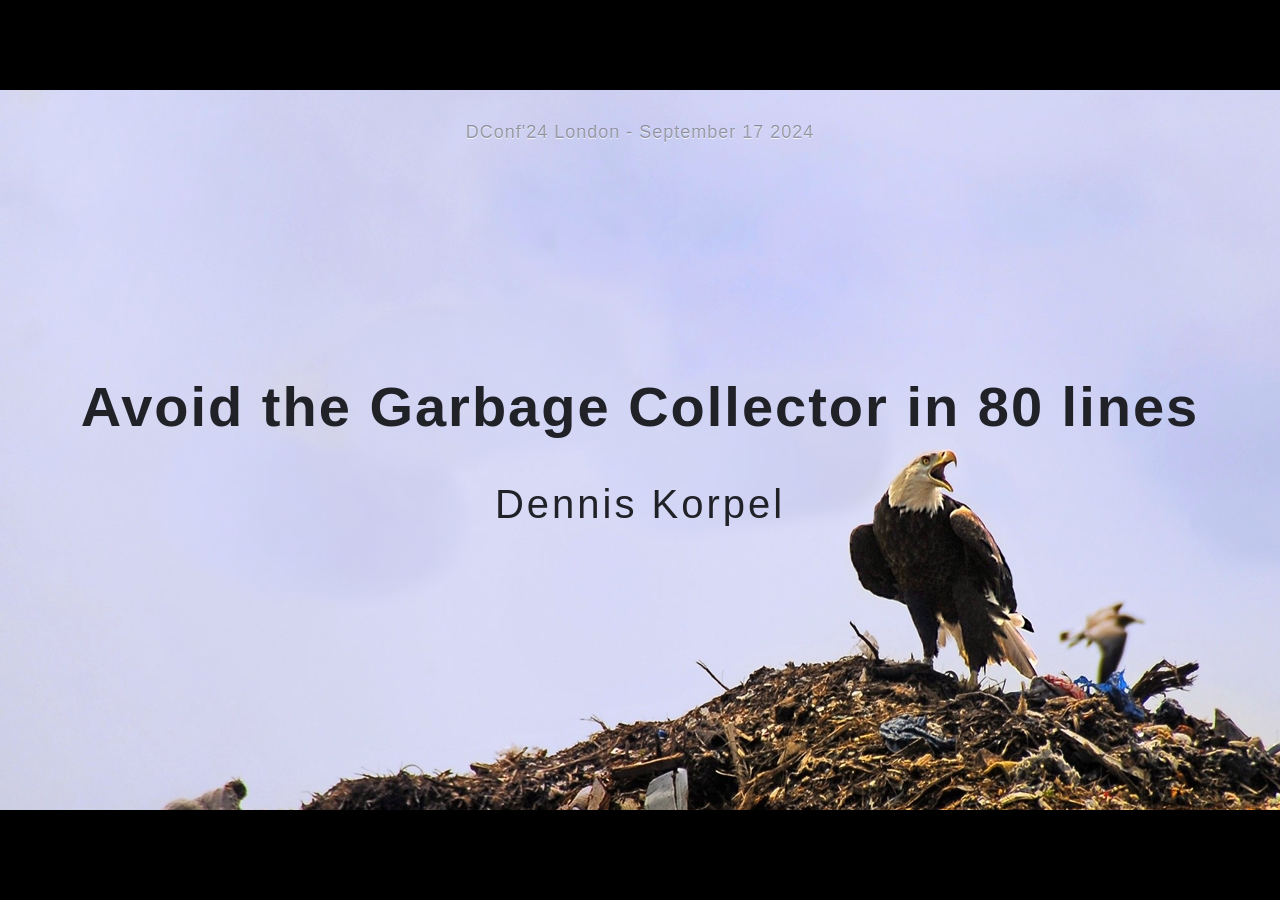
==== docs/index.html @ 60f4e1eb "new" ====
<!DOCTYPE html><html lang="en-US"><head><title>Avoid the Garbage Collector in 80 lines</title><meta property="og:title" content="Avoid the Garbage Collector in 80 lines"><meta charset="UTF-8"><meta name="viewport" content="width=device-width,height=device-height,initial-scale=1.0"><meta name="apple-mobile-web-app-capable" content="yes"><meta http-equiv="X-UA-Compatible" content="ie=edge"><meta property="og:type" content="website"><meta name="twitter:card" content="summary"><style>@media screen{body[data-bespoke-view=""] .bespoke-marp-parent>.bespoke-marp-osc>button,body[data-bespoke-view=next] .bespoke-marp-parent>.bespoke-marp-osc>button,body[data-bespoke-view=presenter] .bespoke-marp-presenter-container .bespoke-marp-presenter-info-container button,body[data-bespoke-view=presenter] .bespoke-marp-presenter-container .bespoke-marp-presenter-note-container button{-webkit-tap-highlight-color:transparent;-webkit-appearance:none;appearance:none;background-color:transparent;border:0;color:inherit;cursor:pointer;font-size:inherit;opacity:.8;outline:none;padding:0;transition:opacity .2s linear}body[data-bespoke-view=""] .bespoke-marp-parent>.bespoke-marp-osc>button:disabled,body[data-bespoke-view=next] .bespoke-marp-parent>.bespoke-marp-osc>button:disabled,body[data-bespoke-view=presenter] .bespoke-marp-presenter-container .bespoke-marp-presenter-info-container button:disabled,body[data-bespoke-view=presenter] .bespoke-marp-presenter-container .bespoke-marp-presenter-note-container button:disabled{cursor:not-allowed;opacity:.15!important}body[data-bespoke-view=""] .bespoke-marp-parent>.bespoke-marp-osc>button:hover,body[data-bespoke-view=next] .bespoke-marp-parent>.bespoke-marp-osc>button:hover,body[data-bespoke-view=presenter] .bespoke-marp-presenter-container .bespoke-marp-presenter-info-container button:hover,body[data-bespoke-view=presenter] .bespoke-marp-presenter-container .bespoke-marp-presenter-note-container button:hover{opacity:1}body[data-bespoke-view=""] .bespoke-marp-parent>.bespoke-marp-osc>button:hover:active,body[data-bespoke-view=next] .bespoke-marp-parent>.bespoke-marp-osc>button:hover:active,body[data-bespoke-view=presenter] .bespoke-marp-presenter-container .bespoke-marp-presenter-info-container button:hover:active,body[data-bespoke-view=presenter] .bespoke-marp-presenter-container .bespoke-marp-presenter-note-container button:hover:active{opacity:.6}body[data-bespoke-view=""] .bespoke-marp-parent>.bespoke-marp-osc>button:hover:not(:disabled),body[data-bespoke-view=next] .bespoke-marp-parent>.bespoke-marp-osc>button:hover:not(:disabled),body[data-bespoke-view=presenter] .bespoke-marp-presenter-container .bespoke-marp-presenter-info-container button:hover:not(:disabled),body[data-bespoke-view=presenter] .bespoke-marp-presenter-container .bespoke-marp-presenter-note-container button:hover:not(:disabled){transition:none}body[data-bespoke-view=""] .bespoke-marp-parent>.bespoke-marp-osc>button[data-bespoke-marp-osc=prev],body[data-bespoke-view=next] .bespoke-marp-parent>.bespoke-marp-osc>button[data-bespoke-marp-osc=prev],body[data-bespoke-view=presenter] .bespoke-marp-presenter-container .bespoke-marp-presenter-info-container button.bespoke-marp-presenter-info-page-prev{background:transparent url("[data-uri]") no-repeat 50%;background-size:contain;overflow:hidden;text-indent:100%;white-space:nowrap}body[data-bespoke-view=""] .bespoke-marp-parent>.bespoke-marp-osc>button[data-bespoke-marp-osc=next],body[data-bespoke-view=next] .bespoke-marp-parent>.bespoke-marp-osc>button[data-bespoke-marp-osc=next],body[data-bespoke-view=presenter] .bespoke-marp-presenter-container .bespoke-marp-presenter-info-container button.bespoke-marp-presenter-info-page-next{background:transparent url("[data-uri]") no-repeat 50%;background-size:contain;overflow:hidden;text-indent:100%;white-space:nowrap}body[data-bespoke-view=""] .bespoke-marp-parent>.bespoke-marp-osc>button[data-bespoke-marp-osc=fullscreen],body[data-bespoke-view=next] .bespoke-marp-parent>.bespoke-marp-osc>button[data-bespoke-marp-osc=fullscreen]{background:transparent url("[data-uri]") no-repeat 50%;background-size:contain;overflow:hidden;text-indent:100%;white-space:nowrap}body[data-bespoke-view=""] .bespoke-marp-parent>.bespoke-marp-osc>button.exit[data-bespoke-marp-osc=fullscreen],body[data-bespoke-view=next] .bespoke-marp-parent>.bespoke-marp-osc>button.exit[data-bespoke-marp-osc=fullscreen]{background-image:url("[data-uri]")}body[data-bespoke-view=""] .bespoke-marp-parent>.bespoke-marp-osc>button[data-bespoke-marp-osc=presenter],body[data-bespoke-view=next] .bespoke-marp-parent>.bespoke-marp-osc>button[data-bespoke-marp-osc=presenter]{background:transparent url("[data-uri]") no-repeat 50%;background-size:contain;overflow:hidden;text-indent:100%;white-space:nowrap}body[data-bespoke-view=presenter] .bespoke-marp-presenter-container .bespoke-marp-presenter-note-container button.bespoke-marp-presenter-note-bigger{background:transparent url("[data-uri]") no-repeat 50%;background-size:contain;overflow:hidden;text-indent:100%;white-space:nowrap}body[data-bespoke-view=presenter] .bespoke-marp-presenter-container .bespoke-marp-presenter-note-container button.bespoke-marp-presenter-note-smaller{background:transparent url("[data-uri]") no-repeat 50%;background-size:contain;overflow:hidden;text-indent:100%;white-space:nowrap}}@keyframes __bespoke_marp_transition_reduced_outgoing__{0%{opacity:1}to{opacity:0}}@keyframes __bespoke_marp_transition_reduced_incoming__{0%{mix-blend-mode:plus-lighter;opacity:0}to{mix-blend-mode:plus-lighter;opacity:1}}.bespoke-marp-note,.bespoke-marp-osc,.bespoke-progress-parent{display:none;transition:none}@media screen{::view-transition-group(*){animation-duration:var(--marp-bespoke-transition-animation-duration,.5s);animation-timing-function:ease}::view-transition-new(*),::view-transition-old(*){animation-delay:0s;animation-direction:var(--marp-bespoke-transition-animation-direction,normal);animation-duration:var(--marp-bespoke-transition-animation-duration,.5s);animation-fill-mode:both;animation-name:var(--marp-bespoke-transition-animation-name,var(--marp-bespoke-transition-animation-name-fallback,__bespoke_marp_transition_no_animation__));mix-blend-mode:normal}::view-transition-old(*){--marp-bespoke-transition-animation-name-fallback:__bespoke_marp_transition_reduced_outgoing__;animation-timing-function:ease}::view-transition-new(*){--marp-bespoke-transition-animation-name-fallback:__bespoke_marp_transition_reduced_incoming__;animation-timing-function:ease}::view-transition-new(root),::view-transition-old(root){animation-timing-function:linear}::view-transition-new(__bespoke_marp_transition_osc__),::view-transition-old(__bespoke_marp_transition_osc__){animation-duration:0s!important;animation-name:__bespoke_marp_transition_osc__!important}::view-transition-new(__bespoke_marp_transition_osc__){opacity:0!important}.bespoke-marp-transition-warming-up::view-transition-group(*),.bespoke-marp-transition-warming-up::view-transition-new(*),.bespoke-marp-transition-warming-up::view-transition-old(*){animation-play-state:paused!important}body,html{height:100%;margin:0}body{background:#000;overflow:hidden}svg.bespoke-marp-slide{content-visibility:hidden;opacity:0;pointer-events:none;z-index:-1}svg.bespoke-marp-slide:not(.bespoke-marp-active) *{view-transition-name:none!important}svg.bespoke-marp-slide.bespoke-marp-active{content-visibility:visible;opacity:1;pointer-events:auto;z-index:0}svg.bespoke-marp-slide.bespoke-marp-active.bespoke-marp-active-ready *{animation-name:__bespoke_marp__!important}@supports not (content-visibility:hidden){svg.bespoke-marp-slide[data-bespoke-marp-load=hideable]{display:none}svg.bespoke-marp-slide[data-bespoke-marp-load=hideable].bespoke-marp-active{display:block}}}@media screen and (prefers-reduced-motion:reduce){svg.bespoke-marp-slide *{view-transition-name:none!important}}@media screen{[data-bespoke-marp-fragment=inactive]{visibility:hidden}body[data-bespoke-view=""] .bespoke-marp-parent,body[data-bespoke-view=next] .bespoke-marp-parent{inset:0;position:absolute}body[data-bespoke-view=""] .bespoke-marp-parent>.bespoke-marp-osc,body[data-bespoke-view=next] .bespoke-marp-parent>.bespoke-marp-osc{view-transition-name:__bespoke_marp_transition_osc__;background:rgba(0,0,0,.65);border-radius:7px;bottom:50px;color:#fff;contain:paint;display:block;font-family:Helvetica,Arial,sans-serif;font-size:16px;left:50%;line-height:0;opacity:1;padding:12px;position:absolute;touch-action:manipulation;transform:translateX(-50%);transition:opacity .2s linear;-webkit-user-select:none;user-select:none;white-space:nowrap;will-change:transform;z-index:1}body[data-bespoke-view=""] .bespoke-marp-parent>.bespoke-marp-osc>*,body[data-bespoke-view=next] .bespoke-marp-parent>.bespoke-marp-osc>*{margin-left:6px}body[data-bespoke-view=""] .bespoke-marp-parent>.bespoke-marp-osc>:first-child,body[data-bespoke-view=next] .bespoke-marp-parent>.bespoke-marp-osc>:first-child{margin-left:0}body[data-bespoke-view=""] .bespoke-marp-parent>.bespoke-marp-osc>span,body[data-bespoke-view=next] .bespoke-marp-parent>.bespoke-marp-osc>span{opacity:.8}body[data-bespoke-view=""] .bespoke-marp-parent>.bespoke-marp-osc>span[data-bespoke-marp-osc=page],body[data-bespoke-view=next] .bespoke-marp-parent>.bespoke-marp-osc>span[data-bespoke-marp-osc=page]{display:inline-block;min-width:140px;text-align:center}body[data-bespoke-view=""] .bespoke-marp-parent>.bespoke-marp-osc>button[data-bespoke-marp-osc=fullscreen],body[data-bespoke-view=""] .bespoke-marp-parent>.bespoke-marp-osc>button[data-bespoke-marp-osc=next],body[data-bespoke-view=""] .bespoke-marp-parent>.bespoke-marp-osc>button[data-bespoke-marp-osc=presenter],body[data-bespoke-view=""] .bespoke-marp-parent>.bespoke-marp-osc>button[data-bespoke-marp-osc=prev],body[data-bespoke-view=next] .bespoke-marp-parent>.bespoke-marp-osc>button[data-bespoke-marp-osc=fullscreen],body[data-bespoke-view=next] .bespoke-marp-parent>.bespoke-marp-osc>button[data-bespoke-marp-osc=next],body[data-bespoke-view=next] .bespoke-marp-parent>.bespoke-marp-osc>button[data-bespoke-marp-osc=presenter],body[data-bespoke-view=next] .bespoke-marp-parent>.bespoke-marp-osc>button[data-bespoke-marp-osc=prev]{height:32px;line-height:32px;width:32px}body[data-bespoke-view=""] .bespoke-marp-parent.bespoke-marp-inactive,body[data-bespoke-view=next] .bespoke-marp-parent.bespoke-marp-inactive{cursor:none}body[data-bespoke-view=""] .bespoke-marp-parent.bespoke-marp-inactive>.bespoke-marp-osc,body[data-bespoke-view=next] .bespoke-marp-parent.bespoke-marp-inactive>.bespoke-marp-osc{opacity:0;pointer-events:none}body[data-bespoke-view=""] svg.bespoke-marp-slide,body[data-bespoke-view=next] svg.bespoke-marp-slide{height:100%;left:0;position:absolute;top:0;width:100%}body[data-bespoke-view=""] .bespoke-progress-parent{background:#222;display:flex;height:5px;width:100%}body[data-bespoke-view=""] .bespoke-progress-parent+.bespoke-marp-parent{top:5px}body[data-bespoke-view=""] .bespoke-progress-parent .bespoke-progress-bar{background:#0288d1;flex:0 0 0;transition:flex-basis .2s cubic-bezier(0,1,1,1)}body[data-bespoke-view=next]{background:transparent}body[data-bespoke-view=presenter]{background:#161616}body[data-bespoke-view=presenter] .bespoke-marp-presenter-container{display:grid;font-family:Helvetica,Arial,sans-serif;grid-template:"current dragbar next" minmax(140px,1fr) "current dragbar note" 2fr "info    dragbar note" 3em;grid-template-columns:minmax(3px,var(--bespoke-marp-presenter-split-ratio,66%)) 0 minmax(3px,1fr);height:100%;left:0;position:absolute;top:0;width:100%}body[data-bespoke-view=presenter] .bespoke-marp-presenter-container .bespoke-marp-parent{grid-area:current;overflow:hidden;position:relative}body[data-bespoke-view=presenter] .bespoke-marp-presenter-container .bespoke-marp-parent svg.bespoke-marp-slide{height:calc(100% - 40px);left:20px;pointer-events:none;position:absolute;top:20px;-webkit-user-select:none;user-select:none;width:calc(100% - 40px)}body[data-bespoke-view=presenter] .bespoke-marp-presenter-container .bespoke-marp-parent svg.bespoke-marp-slide.bespoke-marp-active{filter:drop-shadow(0 3px 10px rgba(0,0,0,.5))}body[data-bespoke-view=presenter] .bespoke-marp-presenter-container .bespoke-marp-presenter-dragbar-container{background:#0288d1;cursor:col-resize;grid-area:dragbar;margin-left:-3px;opacity:0;position:relative;transition:opacity .4s linear .1s;width:6px;z-index:10}body[data-bespoke-view=presenter] .bespoke-marp-presenter-container .bespoke-marp-presenter-dragbar-container:hover{opacity:1}body[data-bespoke-view=presenter] .bespoke-marp-presenter-container .bespoke-marp-presenter-dragbar-container.active{opacity:1;transition-delay:0s}body[data-bespoke-view=presenter] .bespoke-marp-presenter-container .bespoke-marp-presenter-next-container{background:#222;cursor:pointer;display:none;grid-area:next;overflow:hidden;position:relative}body[data-bespoke-view=presenter] .bespoke-marp-presenter-container .bespoke-marp-presenter-next-container.active{display:block}body[data-bespoke-view=presenter] .bespoke-marp-presenter-container .bespoke-marp-presenter-next-container iframe.bespoke-marp-presenter-next{background:transparent;border:0;display:block;filter:drop-shadow(0 3px 10px rgba(0,0,0,.5));height:calc(100% - 40px);left:20px;pointer-events:none;position:absolute;top:20px;-webkit-user-select:none;user-select:none;width:calc(100% - 40px)}body[data-bespoke-view=presenter] .bespoke-marp-presenter-container .bespoke-marp-presenter-note-container{background:#222;color:#eee;grid-area:note;position:relative;z-index:1}body[data-bespoke-view=presenter] .bespoke-marp-presenter-container .bespoke-marp-presenter-note-container button{height:1.5em;line-height:1.5em;width:1.5em}body[data-bespoke-view=presenter] .bespoke-marp-presenter-container .bespoke-marp-presenter-note-container .bespoke-marp-presenter-note-wrapper{display:block;inset:0;position:absolute}body[data-bespoke-view=presenter] .bespoke-marp-presenter-container .bespoke-marp-presenter-note-container .bespoke-marp-presenter-note-buttons{background:rgba(0,0,0,.65);border-radius:4px;bottom:0;display:flex;gap:4px;margin:12px;opacity:0;padding:6px;pointer-events:none;position:absolute;right:0;transition:opacity .2s linear}body[data-bespoke-view=presenter] .bespoke-marp-presenter-container .bespoke-marp-presenter-note-container .bespoke-marp-presenter-note-buttons:focus-within,body[data-bespoke-view=presenter] .bespoke-marp-presenter-container .bespoke-marp-presenter-note-container .bespoke-marp-presenter-note-wrapper:focus-within+.bespoke-marp-presenter-note-buttons,body[data-bespoke-view=presenter] .bespoke-marp-presenter-container .bespoke-marp-presenter-note-container:hover .bespoke-marp-presenter-note-buttons{opacity:1;pointer-events:auto}body[data-bespoke-view=presenter] .bespoke-marp-presenter-container .bespoke-marp-presenter-note-container .bespoke-marp-note{word-wrap:break-word;box-sizing:border-box;font-size:calc(1.1em*var(--bespoke-marp-note-font-scale, 1));height:calc(100% - 40px);margin:20px;overflow:auto;padding-right:3px;scrollbar-color:hsla(0,0%,93%,.5) transparent;scrollbar-width:thin;white-space:pre-wrap;width:calc(100% - 40px)}body[data-bespoke-view=presenter] .bespoke-marp-presenter-container .bespoke-marp-presenter-note-container .bespoke-marp-note::-webkit-scrollbar{width:6px}body[data-bespoke-view=presenter] .bespoke-marp-presenter-container .bespoke-marp-presenter-note-container .bespoke-marp-note::-webkit-scrollbar-track{background:transparent}body[data-bespoke-view=presenter] .bespoke-marp-presenter-container .bespoke-marp-presenter-note-container .bespoke-marp-note::-webkit-scrollbar-thumb{background:hsla(0,0%,93%,.5);border-radius:6px}body[data-bespoke-view=presenter] .bespoke-marp-presenter-container .bespoke-marp-presenter-note-container .bespoke-marp-note:empty{pointer-events:none}body[data-bespoke-view=presenter] .bespoke-marp-presenter-container .bespoke-marp-presenter-note-container .bespoke-marp-note.active{display:block}body[data-bespoke-view=presenter] .bespoke-marp-presenter-container .bespoke-marp-presenter-note-container .bespoke-marp-note p:first-child{margin-top:0}body[data-bespoke-view=presenter] .bespoke-marp-presenter-container .bespoke-marp-presenter-note-container .bespoke-marp-note p:last-child{margin-bottom:0}body[data-bespoke-view=presenter] .bespoke-marp-presenter-container .bespoke-marp-presenter-info-container{align-items:center;box-sizing:border-box;color:#eee;display:flex;flex-wrap:nowrap;grid-area:info;justify-content:center;overflow:hidden;padding:0 10px}body[data-bespoke-view=presenter] .bespoke-marp-presenter-container .bespoke-marp-presenter-info-container .bespoke-marp-presenter-info-page,body[data-bespoke-view=presenter] .bespoke-marp-presenter-container .bespoke-marp-presenter-info-container .bespoke-marp-presenter-info-time,body[data-bespoke-view=presenter] .bespoke-marp-presenter-container .bespoke-marp-presenter-info-container .bespoke-marp-presenter-info-timer{box-sizing:border-box;display:block;padding:0 10px;white-space:nowrap;width:100%}body[data-bespoke-view=presenter] .bespoke-marp-presenter-container .bespoke-marp-presenter-info-container button{height:1.5em;line-height:1.5em;width:1.5em}body[data-bespoke-view=presenter] .bespoke-marp-presenter-container .bespoke-marp-presenter-info-container .bespoke-marp-presenter-info-page{order:2;text-align:center}body[data-bespoke-view=presenter] .bespoke-marp-presenter-container .bespoke-marp-presenter-info-container .bespoke-marp-presenter-info-page .bespoke-marp-presenter-info-page-text{display:inline-block;min-width:120px;text-align:center}body[data-bespoke-view=presenter] .bespoke-marp-presenter-container .bespoke-marp-presenter-info-container .bespoke-marp-presenter-info-time{color:#999;order:1;text-align:left}body[data-bespoke-view=presenter] .bespoke-marp-presenter-container .bespoke-marp-presenter-info-container .bespoke-marp-presenter-info-timer{color:#999;order:3;text-align:right}body[data-bespoke-view=presenter] .bespoke-marp-presenter-container .bespoke-marp-presenter-info-container .bespoke-marp-presenter-info-timer:hover{cursor:pointer}}@media print{.bespoke-marp-presenter-info-container,.bespoke-marp-presenter-next-container,.bespoke-marp-presenter-note-container{display:none}}</style><style>div#\:\$p>svg>foreignObject>section{width:1280px;height:720px;box-sizing:border-box;overflow:hidden;position:relative;scroll-snap-align:center center}div#\:\$p>svg>foreignObject>section:after{bottom:0;content:attr(data-marpit-pagination);padding:inherit;pointer-events:none;position:absolute;right:0}div#\:\$p>svg>foreignObject>section:not([data-marpit-pagination]):after{display:none}/* Normalization */div#\:\$p>svg>foreignObject>section :is(h1,marp-h1){font-size:2em;margin:0.67em 0}div#\:\$p>svg>foreignObject>section video::-webkit-media-controls{will-change:transform}@page{size:1280px 720px;margin:0}@media print{body,html{background-color:#fff;margin:0;page-break-inside:avoid;break-inside:avoid-page}div#\:\$p>svg>foreignObject>section{page-break-before:always;break-before:page}div#\:\$p>svg>foreignObject>section,div#\:\$p>svg>foreignObject>section *{-webkit-print-color-adjust:exact!important;animation-delay:0s!important;animation-duration:0s!important;color-adjust:exact!important;transition:none!important}div#\:\$p>svg[data-marpit-svg]{display:block;height:100vh;width:100vw}}div#\:\$p>svg>foreignObject>:where(section){container-type:size}div#\:\$p>svg>foreignObject>section mjx-container[jax=SVG]{direction:ltr}div#\:\$p>svg>foreignObject>section mjx-container[jax=SVG]>svg{overflow:visible;min-height:1px;min-width:1px}div#\:\$p>svg>foreignObject>section mjx-container[jax=SVG]>svg a{fill:blue;stroke:blue}div#\:\$p>svg>foreignObject>section mjx-container[jax=SVG][display=true]{display:block;text-align:center;margin:1em 0}div#\:\$p>svg>foreignObject>section mjx-container[jax=SVG][display=true][width=full]{display:flex}div#\:\$p>svg>foreignObject>section mjx-container[jax=SVG][justify=left]{text-align:left}div#\:\$p>svg>foreignObject>section mjx-container[jax=SVG][justify=right]{text-align:right}div#\:\$p>svg>foreignObject>section g[data-mml-node=merror]>g{fill:red;stroke:red}div#\:\$p>svg>foreignObject>section g[data-mml-node=merror]>rect[data-background]{fill:yellow;stroke:none}div#\:\$p>svg>foreignObject>section g[data-mml-node=mtable]>line[data-line],div#\:\$p>svg>foreignObject>section svg[data-table]>g>line[data-line]{stroke-width:70px;fill:none}div#\:\$p>svg>foreignObject>section g[data-mml-node=mtable]>rect[data-frame],div#\:\$p>svg>foreignObject>section svg[data-table]>g>rect[data-frame]{stroke-width:70px;fill:none}div#\:\$p>svg>foreignObject>section g[data-mml-node=mtable]>.mjx-dashed,div#\:\$p>svg>foreignObject>section svg[data-table]>g>.mjx-dashed{stroke-dasharray:140}div#\:\$p>svg>foreignObject>section g[data-mml-node=mtable]>.mjx-dotted,div#\:\$p>svg>foreignObject>section svg[data-table]>g>.mjx-dotted{stroke-linecap:round;stroke-dasharray:0,140}div#\:\$p>svg>foreignObject>section g[data-mml-node=mtable]>g>svg{overflow:visible}div#\:\$p>svg>foreignObject>section [jax=SVG] mjx-tool{display:inline-block;position:relative;width:0;height:0}div#\:\$p>svg>foreignObject>section [jax=SVG] mjx-tool>mjx-tip{position:absolute;top:0;left:0}div#\:\$p>svg>foreignObject>section mjx-tool>mjx-tip{display:inline-block;padding:.2em;border:1px solid #888;font-size:70%;background-color:#F8F8F8;color:black;box-shadow:2px 2px 5px #AAAAAA}div#\:\$p>svg>foreignObject>section g[data-mml-node=maction][data-toggle]{cursor:pointer}div#\:\$p>svg>foreignObject>section mjx-status{display:block;position:fixed;left:1em;bottom:1em;min-width:25%;padding:.2em .4em;border:1px solid #888;font-size:90%;background-color:#F8F8F8;color:black}div#\:\$p>svg>foreignObject>section foreignObject[data-mjx-xml]{font-family:initial;line-height:normal;overflow:visible}div#\:\$p>svg>foreignObject>section mjx-container[jax=SVG] path[data-c],div#\:\$p>svg>foreignObject>section mjx-container[jax=SVG] use[data-c]{stroke-width:3}@media print{div#\:\$p>svg>foreignObject>section mjx-container[jax=SVG] path[data-c],div#\:\$p>svg>foreignObject>section mjx-container[jax=SVG] use[data-c]{stroke-width:0}}div#\:\$p>svg>foreignObject>section img[data-marp-twemoji]{background:transparent;height:1em;margin:0 .05em 0 .1em;vertical-align:-.1em;width:1em}
/*!
 * Marp / Marpit Uncover theme
 *
 * @theme uncover
 * @author Yuki Hattori
 *
 * @auto-scaling true
 * @size 16:9 1280px 720px
 * @size 4:3 960px 720px
 */div#\:\$p>svg>foreignObject>section{word-wrap:break-word;--color-background:#fdfcff;--color-background-code:#f2f1f4;--color-background-paginate:rgba(32,34,40,.05);--color-foreground:#202228;--color-highlight:#009dd5;--color-highlight-hover:#087eaa;--color-highlight-heading:#33b1dd;--color-header:rgba(32,34,40,.4);--color-header-shadow:rgba(253,252,255,.8);background:var(--color-background);flex-flow:column nowrap;font-family:-apple-system,BlinkMacSystemFont,Segoe UI,Roboto,Oxygen,Ubuntu,Cantarell,Open Sans,Helvetica Neue,sans-serif;font-size:40px;height:720px;justify-content:center;letter-spacing:3px;line-height:1.4;padding:30px 70px;position:relative;text-align:center;width:1280px;z-index:0}div#\:\$p>svg>foreignObject>section{--marpit-root-font-size:40px}div#\:\$p>svg>foreignObject>section,div#\:\$p>svg>foreignObject>section:after{color:var(--color-foreground);display:flex}div#\:\$p>svg>foreignObject>section:after{align-items:flex-end;background:linear-gradient(-45deg,var(--color-background-paginate) 50%,transparent 50%);background-size:cover;font-size:.6em;height:80px;justify-content:flex-end;padding:30px;text-align:right;text-shadow:0 0 5px var(--color-background);width:80px}div#\:\$p>svg>foreignObject>section:after{--marpit-root-font-size:.6em}div#\:\$p>svg>foreignObject>section:where(:not(.invert)) :is(pre,marp-pre) code.hljs{display:block;overflow-x:auto;padding:1em}div#\:\$p>svg>foreignObject>section:where(:not(.invert)) code.hljs{padding:3px 5px}div#\:\$p>svg>foreignObject>section:where(:not(.invert)) .hljs{background:#fff;color:#000}div#\:\$p>svg>foreignObject>section:where(:not(.invert)) .hljs-addition,div#\:\$p>svg>foreignObject>section:where(:not(.invert)) .hljs-meta,div#\:\$p>svg>foreignObject>section:where(:not(.invert)) .hljs-string,div#\:\$p>svg>foreignObject>section:where(:not(.invert)) .hljs-symbol,div#\:\$p>svg>foreignObject>section:where(:not(.invert)) .hljs-template-tag,div#\:\$p>svg>foreignObject>section:where(:not(.invert)) .hljs-template-variable{color:#756bb1}div#\:\$p>svg>foreignObject>section:where(:not(.invert)) .hljs-comment,div#\:\$p>svg>foreignObject>section:where(:not(.invert)) .hljs-quote{color:#636363}div#\:\$p>svg>foreignObject>section:where(:not(.invert)) .hljs-bullet,div#\:\$p>svg>foreignObject>section:where(:not(.invert)) .hljs-link,div#\:\$p>svg>foreignObject>section:where(:not(.invert)) .hljs-literal,div#\:\$p>svg>foreignObject>section:where(:not(.invert)) .hljs-number,div#\:\$p>svg>foreignObject>section:where(:not(.invert)) .hljs-regexp{color:#31a354}div#\:\$p>svg>foreignObject>section:where(:not(.invert)) .hljs-deletion,div#\:\$p>svg>foreignObject>section:where(:not(.invert)) .hljs-variable{color:#88f}div#\:\$p>svg>foreignObject>section:where(:not(.invert)) .hljs-built_in,div#\:\$p>svg>foreignObject>section:where(:not(.invert)) .hljs-doctag,div#\:\$p>svg>foreignObject>section:where(:not(.invert)) .hljs-keyword,div#\:\$p>svg>foreignObject>section:where(:not(.invert)) .hljs-name,div#\:\$p>svg>foreignObject>section:where(:not(.invert)) .hljs-section,div#\:\$p>svg>foreignObject>section:where(:not(.invert)) .hljs-selector-class,div#\:\$p>svg>foreignObject>section:where(:not(.invert)) .hljs-selector-id,div#\:\$p>svg>foreignObject>section:where(:not(.invert)) .hljs-selector-tag,div#\:\$p>svg>foreignObject>section:where(:not(.invert)) .hljs-strong,div#\:\$p>svg>foreignObject>section:where(:not(.invert)) .hljs-tag,div#\:\$p>svg>foreignObject>section:where(:not(.invert)) .hljs-title,div#\:\$p>svg>foreignObject>section:where(:not(.invert)) .hljs-type{color:#3182bd}div#\:\$p>svg>foreignObject>section:where(:not(.invert)) .hljs-emphasis{font-style:italic}div#\:\$p>svg>foreignObject>section:where(:not(.invert)) .hljs-attribute{color:#e6550d}div#\:\$p>svg>foreignObject>section:where(.invert){--color-background:#202228;--color-background-code:#2b2d33;--color-background-paginate:hsla(0,0%,100%,.05);--color-foreground:#fff;--color-highlight:#60d0f0;--color-highlight-hover:#88dcf4;--color-highlight-heading:#80d9f3;--color-header:hsla(0,0%,100%,.4);--color-header-shadow:rgba(32,34,40,.8)}div#\:\$p>svg>foreignObject>section:where(.invert) :is(pre,marp-pre) code.hljs{display:block;overflow-x:auto;padding:1em}div#\:\$p>svg>foreignObject>section:where(.invert) code.hljs{padding:3px 5px}div#\:\$p>svg>foreignObject>section:where(.invert) .hljs{background:#222;color:#fff}div#\:\$p>svg>foreignObject>section:where(.invert) .hljs-comment,div#\:\$p>svg>foreignObject>section:where(.invert) .hljs-quote{color:#777}div#\:\$p>svg>foreignObject>section:where(.invert) .hljs-built_in,div#\:\$p>svg>foreignObject>section:where(.invert) .hljs-bullet,div#\:\$p>svg>foreignObject>section:where(.invert) .hljs-deletion,div#\:\$p>svg>foreignObject>section:where(.invert) .hljs-link,div#\:\$p>svg>foreignObject>section:where(.invert) .hljs-literal,div#\:\$p>svg>foreignObject>section:where(.invert) .hljs-meta,div#\:\$p>svg>foreignObject>section:where(.invert) .hljs-number,div#\:\$p>svg>foreignObject>section:where(.invert) .hljs-params,div#\:\$p>svg>foreignObject>section:where(.invert) .hljs-regexp,div#\:\$p>svg>foreignObject>section:where(.invert) .hljs-symbol,div#\:\$p>svg>foreignObject>section:where(.invert) .hljs-tag,div#\:\$p>svg>foreignObject>section:where(.invert) .hljs-template-variable,div#\:\$p>svg>foreignObject>section:where(.invert) .hljs-variable{color:#ab875d}div#\:\$p>svg>foreignObject>section:where(.invert) .hljs-attribute,div#\:\$p>svg>foreignObject>section:where(.invert) .hljs-name,div#\:\$p>svg>foreignObject>section:where(.invert) .hljs-section,div#\:\$p>svg>foreignObject>section:where(.invert) .hljs-selector-class,div#\:\$p>svg>foreignObject>section:where(.invert) .hljs-selector-id,div#\:\$p>svg>foreignObject>section:where(.invert) .hljs-title,div#\:\$p>svg>foreignObject>section:where(.invert) .hljs-type{color:#9b869b}div#\:\$p>svg>foreignObject>section:where(.invert) .hljs-addition,div#\:\$p>svg>foreignObject>section:where(.invert) .hljs-keyword,div#\:\$p>svg>foreignObject>section:where(.invert) .hljs-selector-tag,div#\:\$p>svg>foreignObject>section:where(.invert) .hljs-string{color:#8f9c6c}div#\:\$p>svg>foreignObject>section:where(.invert) .hljs-emphasis{font-style:italic}div#\:\$p>svg>foreignObject>section:where(.invert) .hljs-strong{font-weight:700}div#\:\$p>svg>foreignObject>section>:first-child,div#\:\$p>svg>foreignObject>section[data-header]>:nth-child(2){margin-top:0}div#\:\$p>svg>foreignObject>section>:last-child,div#\:\$p>svg>foreignObject>section[data-footer]>:nth-last-child(2){margin-bottom:0}div#\:\$p>svg>foreignObject>section blockquote,div#\:\$p>svg>foreignObject>section p{margin:0 0 15px}div#\:\$p>svg>foreignObject>section :is(h1,marp-h1),div#\:\$p>svg>foreignObject>section :is(h2,marp-h2),div#\:\$p>svg>foreignObject>section :is(h3,marp-h3),div#\:\$p>svg>foreignObject>section :is(h4,marp-h4),div#\:\$p>svg>foreignObject>section :is(h5,marp-h5),div#\:\$p>svg>foreignObject>section :is(h6,marp-h6){margin:15px 0 30px}div#\:\$p>svg>foreignObject>section :is(h1,marp-h1) strong,div#\:\$p>svg>foreignObject>section :is(h2,marp-h2) strong,div#\:\$p>svg>foreignObject>section :is(h3,marp-h3) strong,div#\:\$p>svg>foreignObject>section :is(h4,marp-h4) strong,div#\:\$p>svg>foreignObject>section :is(h5,marp-h5) strong,div#\:\$p>svg>foreignObject>section :is(h6,marp-h6) strong{color:var(--color-highlight-heading);font-weight:inherit}div#\:\$p>svg>foreignObject>section :is(h1,marp-h1)::part(auto-scaling),div#\:\$p>svg>foreignObject>section :is(h2,marp-h2)::part(auto-scaling),div#\:\$p>svg>foreignObject>section :is(h3,marp-h3)::part(auto-scaling),div#\:\$p>svg>foreignObject>section :is(h4,marp-h4)::part(auto-scaling),div#\:\$p>svg>foreignObject>section :is(h5,marp-h5)::part(auto-scaling),div#\:\$p>svg>foreignObject>section :is(h6,marp-h6)::part(auto-scaling){max-height:660px}div#\:\$p>svg>foreignObject>section :is(h1,marp-h1){font-size:2em}div#\:\$p>svg>foreignObject>section :is(h2,marp-h2){font-size:1.7em}div#\:\$p>svg>foreignObject>section :is(h3,marp-h3){font-size:1.4em;letter-spacing:2px}div#\:\$p>svg>foreignObject>section :is(h4,marp-h4){font-size:1.2em;letter-spacing:2px}div#\:\$p>svg>foreignObject>section :is(h5,marp-h5){font-size:1em;letter-spacing:1px}div#\:\$p>svg>foreignObject>section :is(h6,marp-h6){font-size:.8em;letter-spacing:1px}div#\:\$p>svg>foreignObject>section footer,div#\:\$p>svg>foreignObject>section header{color:var(--color-header);font-size:.45em;left:70px;letter-spacing:1px;position:absolute;right:70px;text-shadow:0 1px 0 var(--color-header-shadow);z-index:1}div#\:\$p>svg>foreignObject>section header{top:30px}div#\:\$p>svg>foreignObject>section footer{bottom:30px}div#\:\$p>svg>foreignObject>section a{color:var(--color-highlight);text-decoration:none}div#\:\$p>svg>foreignObject>section a:hover{color:var(--color-highlight-hover);text-decoration:underline}div#\:\$p>svg>foreignObject>section ol,div#\:\$p>svg>foreignObject>section ul{margin:0 auto;text-align:left}div#\:\$p>svg>foreignObject>section>ol,div#\:\$p>svg>foreignObject>section>ul{margin-bottom:15px}div#\:\$p>svg>foreignObject>section code{font-family:SFMono-Regular,Consolas,Liberation Mono,Menlo,Courier,monospace;letter-spacing:0}div#\:\$p>svg>foreignObject>section :not(:is(pre,marp-pre))>code,div#\:\$p>svg>foreignObject>section>code{background:var(--color-background-code);color:var(--color-foreground);margin:-.2em .2em .2em;padding:.2em}div#\:\$p>svg>foreignObject>section :is(pre,marp-pre){--preserve-aspect-ratio:xMidYMid meet;filter:drop-shadow(0 4px 4px rgba(0,0,0,.2));font-size:70%;line-height:1.15;margin:15px 0 30px;text-align:left}div#\:\$p>svg>foreignObject>section :is(pre,marp-pre)::part(auto-scaling){max-height:570px}div#\:\$p>svg>foreignObject>section :is(pre,marp-pre)>code{background:var(--color-background-code);box-sizing:content-box;color:var(--color-foreground);display:block;margin:0 auto;min-width:456px;padding:.4em .6em}div#\:\$p>svg>foreignObject>section[data-size="4:3"] :is(pre,marp-pre)>code{min-width:328px}div#\:\$p>svg>foreignObject>section table{border-collapse:collapse;margin:0 auto 15px}div#\:\$p>svg>foreignObject>section table>tbody>tr>td,div#\:\$p>svg>foreignObject>section table>tbody>tr>th,div#\:\$p>svg>foreignObject>section table>thead>tr>td,div#\:\$p>svg>foreignObject>section table>thead>tr>th{padding:.15em .5em}div#\:\$p>svg>foreignObject>section table>thead>tr>td,div#\:\$p>svg>foreignObject>section table>thead>tr>th{border-bottom:3px solid}div#\:\$p>svg>foreignObject>section table>tbody>tr:not(:last-child)>td,div#\:\$p>svg>foreignObject>section table>tbody>tr:not(:last-child)>th{border-bottom:1px solid}div#\:\$p>svg>foreignObject>section blockquote{font-size:90%;line-height:1.3;padding:0 2em;position:relative;z-index:0}div#\:\$p>svg>foreignObject>section blockquote:after,div#\:\$p>svg>foreignObject>section blockquote:before{content:url("[data-uri]");height:auto;pointer-events:none;position:absolute;width:1em;z-index:-1}div#\:\$p>svg>foreignObject>section blockquote:before{left:0;top:0}div#\:\$p>svg>foreignObject>section blockquote:after{bottom:0;right:0;transform:rotate(180deg)}div#\:\$p>svg>foreignObject>section blockquote>:last-child{margin-bottom:0}div#\:\$p>svg>foreignObject>section mark{background:transparent;color:var(--color-highlight)}div#\:\$p>svg>foreignObject>section .svg-diagram{font-family:monospace;display:block;margin:0 auto;width:auto;height:90%}div#\:\$p>svg>foreignObject>section .memory-arena{fill:none;stroke:#333;stroke-width:1}div#\:\$p>svg>foreignObject>section .arena-struct{fill:#cef;stroke:#333;stroke-width:1}div#\:\$p>svg>foreignObject>section .allocation{fill:#EED;stroke:#333;stroke-width:1}div#\:\$p>svg>foreignObject>section .allocation-fail{fill:none;stroke:#811;stroke-dasharray:8;stroke-width:1}div#\:\$p>svg>foreignObject>section .arrow{fill:none;stroke:#777;stroke-width:2}div#\:\$p>svg>foreignObject>section .dash-line{fill:none;stroke:#777;stroke-width:2;stroke-dasharray:8}div#\:\$p>svg>foreignObject>section[data-marpit-advanced-background=background]{columns:initial!important;display:block!important;padding:0!important}div#\:\$p>svg>foreignObject>section[data-marpit-advanced-background=background]:after,div#\:\$p>svg>foreignObject>section[data-marpit-advanced-background=background]:before,div#\:\$p>svg>foreignObject>section[data-marpit-advanced-background=content]:after,div#\:\$p>svg>foreignObject>section[data-marpit-advanced-background=content]:before{display:none!important}div#\:\$p>svg>foreignObject>section[data-marpit-advanced-background=background]>div[data-marpit-advanced-background-container]{all:initial;display:flex;flex-direction:row;height:100%;overflow:hidden;width:100%}div#\:\$p>svg>foreignObject>section[data-marpit-advanced-background=background]>div[data-marpit-advanced-background-container][data-marpit-advanced-background-direction=vertical]{flex-direction:column}div#\:\$p>svg>foreignObject>section[data-marpit-advanced-background=background][data-marpit-advanced-background-split]>div[data-marpit-advanced-background-container]{width:var(--marpit-advanced-background-split,50%)}div#\:\$p>svg>foreignObject>section[data-marpit-advanced-background=background][data-marpit-advanced-background-split=right]>div[data-marpit-advanced-background-container]{margin-left:calc(100% - var(--marpit-advanced-background-split, 50%))}div#\:\$p>svg>foreignObject>section[data-marpit-advanced-background=background]>div[data-marpit-advanced-background-container]>figure{all:initial;background-position:center;background-repeat:no-repeat;background-size:cover;flex:auto;margin:0}div#\:\$p>svg>foreignObject>section[data-marpit-advanced-background=background]>div[data-marpit-advanced-background-container]>figure>figcaption{position:absolute;border:0;clip:rect(0,0,0,0);height:1px;margin:-1px;overflow:hidden;padding:0;white-space:nowrap;width:1px}div#\:\$p>svg>foreignObject>section[data-marpit-advanced-background=content],div#\:\$p>svg>foreignObject>section[data-marpit-advanced-background=pseudo]{background:transparent!important}div#\:\$p>svg>foreignObject>section[data-marpit-advanced-background=pseudo],div#\:\$p>svg[data-marpit-svg]>foreignObject[data-marpit-advanced-background=pseudo]{pointer-events:none!important}div#\:\$p>svg>foreignObject>section[data-marpit-advanced-background-split]{width:100%;height:100%}</style></head><body><div class="bespoke-marp-osc"><button data-bespoke-marp-osc="prev" tabindex="-1" title="Previous slide">Previous slide</button><span data-bespoke-marp-osc="page"></span><button data-bespoke-marp-osc="next" tabindex="-1" title="Next slide">Next slide</button><button data-bespoke-marp-osc="fullscreen" tabindex="-1" title="Toggle fullscreen (f)">Toggle fullscreen</button><button data-bespoke-marp-osc="presenter" tabindex="-1" title="Open presenter view (p)">Open presenter view</button></div><div id=":$p"><svg data-marpit-svg="" viewBox="0 0 1280 720"><foreignObject width="1280" height="720"><section data-background-color="#f8fff4" data-header="DConf'24 London - September 17 2024" data-class="lead" data-theme="uncover" lang="en-US" class="lead" style="--background-color:#f8fff4;--class:lead;--theme:uncover;background-color:#f8fff4;background-image:none;" data-marpit-advanced-background="background"><div data-marpit-advanced-background-container="true" data-marpit-advanced-background-direction="horizontal"><figure style="background-image:url(&quot;img/title.jpg&quot;);"></figure></div></section></foreignObject><foreignObject width="1280" height="720"><section id="1" data-background-color="#f8fff4" data-header="DConf'24 London - September 17 2024" data-class="lead" data-theme="uncover" lang="en-US" class="lead" style="--background-color:#f8fff4;--class:lead;--theme:uncover;background-color:#f8fff4;background-image:none;" data-marpit-advanced-background="content">
<header>DConf'24 London - September 17 2024</header>

<h3 id="avoid-the-garbage-collector-in-80-lines">Avoid the Garbage Collector in 80 lines</h3>
<p>Dennis Korpel</p>
</section>
</foreignObject><foreignObject width="1280" height="720" data-marpit-advanced-background="pseudo"><section data-background-color="#f8fff4" data-header="DConf'24 London - September 17 2024" data-class="lead" data-theme="uncover" lang="en-US" class="lead" style="" data-marpit-advanced-background="pseudo"></section></foreignObject></svg><svg data-marpit-svg="" viewBox="0 0 1280 720"><foreignObject width="1280" height="720"><section id="2" data-paginate="true" data-background-color="#f8fff4" data-header="https://github.com/dkorpel/dconf" data-footer="\*we'll get back to this" data-theme="uncover" lang="en-US" data-marpit-pagination="2" style="--paginate:true;--background-color:#f8fff4;--header:https://github.com/dkorpel/dconf;--theme:uncover;background-color:#f8fff4;background-image:none;" data-marpit-pagination-total="81">
<header><a href="https://github.com/dkorpel/dconf">https://github.com/dkorpel/dconf</a></header>
<h1 id="garbage-collection">Garbage Collection</h1>
<p>Memory is automatically managed by occasionally pausing all threads and scanning for memory still in use, and freeing the rest.<span data-marpit-fragment="1">*</span></p>
<footer>*we'll get back to this</footer>
</section>
</foreignObject></svg><svg data-marpit-svg="" viewBox="0 0 1280 720"><foreignObject width="1280" height="720"><section id="3" data-paginate="true" data-background-color="#f8fff4" data-header="https://github.com/dkorpel/dconf" data-theme="uncover" lang="en-US" data-marpit-pagination="3" style="--paginate:true;--background-color:#f8fff4;--header:https://github.com/dkorpel/dconf;--theme:uncover;background-color:#f8fff4;background-image:none;" data-marpit-pagination-total="81">
<header><a href="https://github.com/dkorpel/dconf">https://github.com/dkorpel/dconf</a></header>
<h1 id="phobos-api">Phobos API</h1>
<pre is="marp-pre" data-auto-scaling="downscale-only"><code class="language-D"><span class="hljs-keyword">import</span> std.stdio, std.process;

<span class="hljs-keyword">void</span> printPath()
{
    <span class="hljs-built_in">string</span> s = environment.get(<span class="hljs-string">&quot;PATH&quot;</span>);
    writeln(s);
}
</code></pre>
</section>
</foreignObject></svg><svg data-marpit-svg="" viewBox="0 0 1280 720"><foreignObject width="1280" height="720"><section id="4" data-paginate="true" data-background-color="#f8fff4" data-header="https://github.com/dkorpel/dconf" data-theme="uncover" lang="en-US" data-marpit-pagination="4" style="--paginate:true;--background-color:#f8fff4;--header:https://github.com/dkorpel/dconf;--theme:uncover;background-color:#f8fff4;background-image:none;" data-marpit-pagination-total="81">
<header><a href="https://github.com/dkorpel/dconf">https://github.com/dkorpel/dconf</a></header>
<h1 id="windows-api">Windows API</h1>
<pre is="marp-pre" data-auto-scaling="downscale-only"><code class="language-D"><span class="hljs-keyword">import</span> std.stdio, core.sys.windows.windows;

<span class="hljs-keyword">void</span> printPath()
{
    <span class="hljs-keyword">const</span> lengthZ = GetEnvironmentVariableW(<span class="hljs-string">&quot;PATH&quot;</span>, <span class="hljs-literal">null</span>, <span class="hljs-number">0</span>);
    <span class="hljs-built_in">wchar</span>[] buf = <span class="hljs-keyword">new</span> <span class="hljs-built_in">wchar</span>[lengthZ];
    <span class="hljs-keyword">const</span> len = GetEnvironmentVariableW(<span class="hljs-string">&quot;PATH&quot;</span>, buf.ptr, buf.length);
    writeln(buf[<span class="hljs-number">0</span> .. len]);
}
</code></pre>
</section>
</foreignObject></svg><svg data-marpit-svg="" viewBox="0 0 1280 720"><foreignObject width="1280" height="720"><section id="5" data-paginate="true" data-background-color="#f8fff4" data-header="https://github.com/dkorpel/dconf" data-theme="uncover" lang="en-US" data-marpit-pagination="5" style="--paginate:true;--background-color:#f8fff4;--header:https://github.com/dkorpel/dconf;--theme:uncover;background-color:#f8fff4;background-image:none;" data-marpit-pagination-total="81">
<header><a href="https://github.com/dkorpel/dconf">https://github.com/dkorpel/dconf</a></header>
<h1 id="conclusion">Conclusion</h1>
<p>Good thing D has a Garbage Collector <img class="emoji" draggable="false" alt="👍" src="https://cdn.jsdelivr.net/gh/jdecked/twemoji@14.1.2/assets/svg/1f44d.svg" data-marp-twemoji=""/></p>
</section>
</foreignObject></svg><svg data-marpit-svg="" viewBox="0 0 1280 720"><foreignObject width="1280" height="720"><section id="6" data-marpit-fragments="6" data-paginate="true" data-background-color="#f8fff4" data-header="https://github.com/dkorpel/dconf" data-theme="uncover" lang="en-US" data-marpit-pagination="6" style="--paginate:true;--background-color:#f8fff4;--header:https://github.com/dkorpel/dconf;--theme:uncover;background-color:#f8fff4;background-image:none;" data-marpit-pagination-total="81">
<header><a href="https://github.com/dkorpel/dconf">https://github.com/dkorpel/dconf</a></header>
<h1 id="except">Except...</h1>
<ul>
<li data-marpit-fragment="1">Some people don't like the GC</li>
<li data-marpit-fragment="2">I tried <code>@nogc</code> approaches so you don’t have to!</li>
<li data-marpit-fragment="3">Often awkward
<ul>
<li data-marpit-fragment="4">until epiphany:</li>
</ul>
</li>
<li data-marpit-fragment="5"><code>@safe @nogc</code> allocator in just 80 lines</li>
<li data-marpit-fragment="6">Built on top of <code>malloc</code> and <code>free</code></li>
</ul>
</section>
</foreignObject></svg><svg data-marpit-svg="" viewBox="0 0 1280 720"><foreignObject width="1280" height="720"><section id="7" data-paginate="true" data-background-color="#f8fff4" data-header="https://github.com/dkorpel/dconf" data-theme="uncover" lang="en-US" data-marpit-pagination="7" style="--paginate:true;--background-color:#f8fff4;--header:https://github.com/dkorpel/dconf;--theme:uncover;background-color:#f8fff4;background-image:none;" data-marpit-pagination-total="81">
<header><a href="https://github.com/dkorpel/dconf">https://github.com/dkorpel/dconf</a></header>
<p><img src="img/tqdc.png" alt="Image" style="height:500px;" /></p>
</section>
</foreignObject></svg><svg data-marpit-svg="" viewBox="0 0 1280 720"><foreignObject width="1280" height="720"><section data-paginate="true" data-background-color="#f8fff4" data-header="https://github.com/dkorpel/dconf" data-theme="uncover" lang="en-US" data-marpit-pagination="8" style="--paginate:true;--background-color:#f8fff4;--header:https://github.com/dkorpel/dconf;--theme:uncover;background-color:#f8fff4;background-image:none;" data-marpit-pagination-total="81" data-marpit-advanced-background="background"><div data-marpit-advanced-background-container="true" data-marpit-advanced-background-direction="horizontal"><figure style="background-image:url(&quot;img/allocator-code.png&quot;);"></figure></div></section></foreignObject><foreignObject width="1280" height="720"><section id="8" data-paginate="true" data-background-color="#f8fff4" data-header="https://github.com/dkorpel/dconf" data-theme="uncover" lang="en-US" data-marpit-pagination="8" style="--paginate:true;--background-color:#f8fff4;--header:https://github.com/dkorpel/dconf;--theme:uncover;background-color:#f8fff4;background-image:none;" data-marpit-pagination-total="81" data-marpit-advanced-background="content">
<header><a href="https://github.com/dkorpel/dconf">https://github.com/dkorpel/dconf</a></header>
<h1 style="color:white">BLUF (bottom line up front)</h1>
</section>
</foreignObject><foreignObject width="1280" height="720" data-marpit-advanced-background="pseudo"><section data-paginate="true" data-background-color="#f8fff4" data-header="https://github.com/dkorpel/dconf" data-theme="uncover" lang="en-US" data-marpit-pagination="8" style="" data-marpit-pagination-total="81" data-marpit-advanced-background="pseudo"></section></foreignObject></svg><svg data-marpit-svg="" viewBox="0 0 1280 720"><foreignObject width="1280" height="720"><section id="9" data-paginate="true" data-background-color="#f8fff4" data-header="https://github.com/dkorpel/dconf" data-footer="https://github.com/dkorpel/dconf/blob/master/dconf24/allocator.d" data-theme="uncover" lang="en-US" data-marpit-pagination="9" style="--paginate:true;--background-color:#f8fff4;--header:https://github.com/dkorpel/dconf;--footer:https://github.com/dkorpel/dconf/blob/master/dconf24/allocator.d;--theme:uncover;background-color:#f8fff4;background-image:none;" data-marpit-pagination-total="81">
<header><a href="https://github.com/dkorpel/dconf">https://github.com/dkorpel/dconf</a></header>
<pre is="marp-pre" data-auto-scaling="downscale-only"><code class="language-D"><span class="hljs-built_in">string</span> environmentGet(<span class="hljs-built_in">string</span> key, <span class="hljs-keyword">return</span> <span class="hljs-keyword">scope</span> Allocator alloc = gc)
{
    <span class="hljs-comment">// return new char[length];</span>
    <span class="hljs-keyword">return</span> alloc.array!<span class="hljs-built_in">char</span>(length);
}

<span class="hljs-keyword">void</span> main()
{
    Arena a;

    <span class="hljs-built_in">string</span> s = environmentGet(<span class="hljs-string">&quot;PATH&quot;</span>, a.alloc);
    writeln(s);
    writeln(environmentGet(<span class="hljs-string">&quot;TMP&quot;</span>, a.alloc));

    <span class="hljs-comment">// a.~this();</span>
}
</code></pre>
<footer><a href="https://github.com/dkorpel/dconf/blob/master/dconf24/allocator.d">https://github.com/dkorpel/dconf/blob/master/dconf24/allocator.d</a></footer>
</section>
</foreignObject></svg><svg data-marpit-svg="" viewBox="0 0 1280 720"><foreignObject width="1280" height="720"><section id="10" data-marpit-fragments="4" data-paginate="true" data-background-color="#f8fff4" data-header="https://github.com/dkorpel/dconf" data-theme="uncover" lang="en-US" data-marpit-pagination="10" style="--paginate:true;--background-color:#f8fff4;--header:https://github.com/dkorpel/dconf;--theme:uncover;background-color:#f8fff4;background-image:none;" data-marpit-pagination-total="81">
<header><a href="https://github.com/dkorpel/dconf">https://github.com/dkorpel/dconf</a></header>
<h1 id="whoami">Whoami</h1>
<ul>
<li data-marpit-fragment="1">Msc. Computer Science from TU Delft</li>
<li data-marpit-fragment="2">Part time Issue Manager for D Language Foundation</li>
<li data-marpit-fragment="3">Part time D programmer at SARC</li>
<li data-marpit-fragment="4">DConf'23 talk about safe stack memory</li>
</ul>
</section>
</foreignObject></svg><svg data-marpit-svg="" viewBox="0 0 1280 720"><foreignObject width="1280" height="720"><section id="11" data-marpit-fragments="5" data-paginate="true" data-background-color="#f8fff4" data-header="https://github.com/dkorpel/dconf" data-theme="uncover" lang="en-US" data-marpit-pagination="11" style="--paginate:true;--background-color:#f8fff4;--header:https://github.com/dkorpel/dconf;--theme:uncover;background-color:#f8fff4;background-image:none;" data-marpit-pagination-total="81">
<header><a href="https://github.com/dkorpel/dconf">https://github.com/dkorpel/dconf</a></header>
<h1 id="coming-up">Coming up</h1>
<ul>
<li data-marpit-fragment="1">On GC avoidance</li>
<li data-marpit-fragment="2">On simplicity</li>
<li data-marpit-fragment="3">6 suboptimal <code>@nogc</code> approaches</li>
<li data-marpit-fragment="4">The 80 line solution</li>
<li data-marpit-fragment="5">Bonus: <s>DIP1000</s> scoped pointers status update</li>
</ul>
</section>
</foreignObject></svg><svg data-marpit-svg="" viewBox="0 0 1280 720"><foreignObject width="1280" height="720"><section data-background-color="#f8fff4" data-theme="uncover" lang="en-US" style="--background-color:#f8fff4;--theme:uncover;background-color:#f8fff4;background-image:none;" data-marpit-advanced-background="background"><div data-marpit-advanced-background-container="true" data-marpit-advanced-background-direction="horizontal"><figure style="background-image:url(&quot;img/bg.png&quot;);filter:sepia(1);"></figure></div></section></foreignObject><foreignObject width="1280" height="720"><section id="12" data-background-color="#f8fff4" data-theme="uncover" lang="en-US" style="--background-color:#f8fff4;--theme:uncover;background-color:#f8fff4;background-image:none;" data-marpit-advanced-background="content">
<h1 id="%E2%99%BB%EF%B8%8F-on-gc-avoidance"><img class="emoji" draggable="false" alt="♻️" src="https://cdn.jsdelivr.net/gh/jdecked/twemoji@14.1.2/assets/svg/267b.svg" data-marp-twemoji=""/> On GC avoidance</h1>
</section>
</foreignObject><foreignObject width="1280" height="720" data-marpit-advanced-background="pseudo"><section data-background-color="#f8fff4" data-theme="uncover" lang="en-US" style="" data-marpit-advanced-background="pseudo"></section></foreignObject></svg><svg data-marpit-svg="" viewBox="0 0 1280 720"><foreignObject width="1280" height="720"><section id="13" data-marpit-fragments="5" data-paginate="true" data-background-color="#f8fff4" data-header="https://github.com/dkorpel/dconf" data-theme="uncover" lang="en-US" data-marpit-pagination="13" style="--paginate:true;--background-color:#f8fff4;--header:https://github.com/dkorpel/dconf;--theme:uncover;background-color:#f8fff4;background-image:none;" data-marpit-pagination-total="81">
<header><a href="https://github.com/dkorpel/dconf">https://github.com/dkorpel/dconf</a></header>
<h1 id="the-gc-is-controversial">The GC is controversial</h1>
<ul>
<li data-marpit-fragment="1">I find myself on neither side of the debate</li>
<li data-marpit-fragment="2">&quot;GC makes D bad for real-time apps&quot;</li>
<li data-marpit-fragment="3">&quot;But there's <code>@nogc</code>&quot;</li>
<li data-marpit-fragment="4">&quot;But then you lose most of Phobos&quot;</li>
<li data-marpit-fragment="5">Perhaps use Reference Counting in Phobos?</li>
</ul>
</section>
</foreignObject></svg><svg data-marpit-svg="" viewBox="0 0 1280 720"><foreignObject width="1280" height="720"><section id="14" data-paginate="true" data-background-color="#f8fff4" data-header="https://github.com/dkorpel/dconf" data-theme="uncover" lang="en-US" data-marpit-pagination="14" style="--paginate:true;--background-color:#f8fff4;--header:https://github.com/dkorpel/dconf;--theme:uncover;background-color:#f8fff4;background-image:none;" data-marpit-pagination-total="81">
<header><a href="https://github.com/dkorpel/dconf">https://github.com/dkorpel/dconf</a></header>
<h3 id="automatic-reference-counting">(Automatic) Reference counting</h3>
<pre is="marp-pre" data-auto-scaling="downscale-only"><code class="language-D"><span class="hljs-keyword">struct</span> RefCountedString {
    <span class="hljs-built_in">string</span>* payload;
    <span class="hljs-keyword">int</span>* count;

    <span class="hljs-keyword">this</span>(<span class="hljs-built_in">string</span> s) {
        payload = malloc(s.length);
        count = <span class="hljs-keyword">new</span> <span class="hljs-keyword">int</span>(<span class="hljs-number">1</span>);
    }

    <span class="hljs-keyword">this</span>(<span class="hljs-keyword">this</span>) { ++*count; }

    ~<span class="hljs-keyword">this</span>() {
        <span class="hljs-keyword">if</span> (--*count == <span class="hljs-number">0</span>) free();
    }
}
</code></pre>
</section>
</foreignObject></svg><svg data-marpit-svg="" viewBox="0 0 1280 720"><foreignObject width="1280" height="720"><section id="15" data-paginate="true" data-background-color="#f8fff4" data-header="https://github.com/dkorpel/dconf" data-theme="uncover" lang="en-US" data-marpit-pagination="15" style="--paginate:true;--background-color:#f8fff4;--header:https://github.com/dkorpel/dconf;--theme:uncover;background-color:#f8fff4;background-image:none;" data-marpit-pagination-total="81">
<header><a href="https://github.com/dkorpel/dconf">https://github.com/dkorpel/dconf</a></header>
<h3 id="example-%F0%9F%8E%B9-audio-programming">Example: <img class="emoji" draggable="false" alt="🎹" src="https://cdn.jsdelivr.net/gh/jdecked/twemoji@14.1.2/assets/svg/1f3b9.svg" data-marp-twemoji=""/> Audio programming</h3>
<span data-marpit-fragment="1">
<pre is="marp-pre" data-auto-scaling="downscale-only"><code class="language-D"><span class="hljs-built_in">float</span> phase = <span class="hljs-number">0</span>;

<span class="hljs-keyword">void</span> audioCallback(<span class="hljs-built_in">float</span>[] buffer)
{
    <span class="hljs-keyword">foreach</span> (i; <span class="hljs-number">0</span> .. buffer.length)
    {
        buffer[i] = sin(phase);
        phase += <span class="hljs-number">0.0576</span>;
    }
}
</code></pre>
<p>48 Khz sample rate, 10 ms latency ⇒ 480 samples</p>
</span>
</section>
</foreignObject></svg><svg data-marpit-svg="" viewBox="0 0 1280 720"><foreignObject width="1280" height="720"><section id="16" data-paginate="true" data-background-color="#f8fff4" data-header="https://github.com/dkorpel/dconf" data-theme="uncover" lang="en-US" data-marpit-pagination="16" style="--paginate:true;--background-color:#f8fff4;--header:https://github.com/dkorpel/dconf;--theme:uncover;background-color:#f8fff4;background-image:none;" data-marpit-pagination-total="81">
<header><a href="https://github.com/dkorpel/dconf">https://github.com/dkorpel/dconf</a></header>
<h1 id="garbage-collector-comes">Garbage collector comes!</h1>
<span data-marpit-fragment="1">
<p><img src="img/dennis-garbage-truck.png" alt="Image" /></p>
</span>
</section>
</foreignObject></svg><svg data-marpit-svg="" viewBox="0 0 1280 720"><foreignObject width="1280" height="720"><section id="17" data-marpit-fragments="5" data-paginate="true" data-background-color="#f8fff4" data-header="https://github.com/dkorpel/dconf" data-theme="uncover" lang="en-US" data-marpit-pagination="17" style="--paginate:true;--background-color:#f8fff4;--header:https://github.com/dkorpel/dconf;--theme:uncover;background-color:#f8fff4;background-image:none;" data-marpit-pagination-total="81">
<header><a href="https://github.com/dkorpel/dconf">https://github.com/dkorpel/dconf</a></header>
<h1 id="deadline-missed">Deadline missed?</h1>
<ul>
<li data-marpit-fragment="1">No, GC only pauses threads it knows</li>
<li data-marpit-fragment="2">Audio thread is already detached</li>
<li data-marpit-fragment="3">What if we want to load a sample in audioCallback?</li>
<li data-marpit-fragment="4"><code>std.stdio</code> uses GC <img class="emoji" draggable="false" alt="😲" src="https://cdn.jsdelivr.net/gh/jdecked/twemoji@14.1.2/assets/svg/1f632.svg" data-marp-twemoji=""/></li>
<li data-marpit-fragment="5">But Reference Counting wouldn't have helped</li>
</ul>
</section>
</foreignObject></svg><svg data-marpit-svg="" viewBox="0 0 1280 720"><foreignObject width="1280" height="720"><section data-paginate="true" data-background-color="#f8fff4" data-header="https://github.com/dkorpel/dconf" data-footer="https://youtu.be/SJXGSJ6Zoro?si=F-QLhLi-AME7HDeo" data-theme="uncover" lang="en-US" data-marpit-pagination="18" style="--paginate:true;--background-color:#f8fff4;--header:https://github.com/dkorpel/dconf;--footer:https://youtu.be/SJXGSJ6Zoro?si=F-QLhLi-AME7HDeo;--theme:uncover;background-color:#f8fff4;background-image:none;--marpit-advanced-background-split:50%;" data-marpit-pagination-total="81" data-marpit-advanced-background="background" data-marpit-advanced-background-split="right"><div data-marpit-advanced-background-container="true" data-marpit-advanced-background-direction="horizontal"><figure style="background-image:url(&quot;img/adc-principles.png&quot;);background-size:auto 370px;"></figure></div></section></foreignObject><foreignObject width="50%" height="720"><section id="18" data-paginate="true" data-background-color="#f8fff4" data-header="https://github.com/dkorpel/dconf" data-footer="https://youtu.be/SJXGSJ6Zoro?si=F-QLhLi-AME7HDeo" data-theme="uncover" lang="en-US" data-marpit-pagination="18" style="--paginate:true;--background-color:#f8fff4;--header:https://github.com/dkorpel/dconf;--footer:https://youtu.be/SJXGSJ6Zoro?si=F-QLhLi-AME7HDeo;--theme:uncover;background-color:#f8fff4;background-image:none;--marpit-advanced-background-split:50%;" data-marpit-pagination-total="81" data-marpit-advanced-background="content" data-marpit-advanced-background-split="right">
<header><a href="https://github.com/dkorpel/dconf">https://github.com/dkorpel/dconf</a></header>
<h3 id="audio-guidelines">Audio guidelines</h3>

<ul>
<li>No locks</li>
<li>No malloc</li>
<li>No file I/O</li>
</ul>
<footer><a href="https://youtu.be/SJXGSJ6Zoro?si=F-QLhLi-AME7HDeo">https://youtu.be/SJXGSJ6Zoro?si=F-QLhLi-AME7HDeo</a></footer>
</section>
</foreignObject><foreignObject width="1280" height="720" data-marpit-advanced-background="pseudo"><section data-paginate="true" data-background-color="#f8fff4" data-header="https://github.com/dkorpel/dconf" data-footer="https://youtu.be/SJXGSJ6Zoro?si=F-QLhLi-AME7HDeo" data-theme="uncover" lang="en-US" data-marpit-pagination="18" style="" data-marpit-pagination-total="81" data-marpit-advanced-background="pseudo" data-marpit-advanced-background-split="right"></section></foreignObject></svg><svg data-marpit-svg="" viewBox="0 0 1280 720"><foreignObject width="1280" height="720"><section id="19" data-paginate="true" data-background-color="#f8fff4" data-header="https://github.com/dkorpel/dconf" data-footer="https://github.com/dlang/project-ideas/issues/56" data-theme="uncover" lang="en-US" data-marpit-pagination="19" style="--paginate:true;--background-color:#f8fff4;--header:https://github.com/dkorpel/dconf;--footer:https://github.com/dlang/project-ideas/issues/56;--theme:uncover;background-color:#f8fff4;background-image:none;" data-marpit-pagination-total="81">
<header><a href="https://github.com/dkorpel/dconf">https://github.com/dkorpel/dconf</a></header>
<h3 id="nogc-should-have-a-reason">@nogc should have a reason</h3>
<p><img src="img/nogc-project.png" alt="Image" style="height:500px;filter:drop-shadow(0 5px 10px rgba(0,0,0,.4));" /> <img class="emoji" draggable="false" alt="⚠️" src="https://cdn.jsdelivr.net/gh/jdecked/twemoji@14.1.2/assets/svg/26a0.svg" data-marp-twemoji=""/></p>
<footer><a href="https://github.com/dlang/project-ideas/issues/56">https://github.com/dlang/project-ideas/issues/56</a></footer>
</section>
</foreignObject></svg><svg data-marpit-svg="" viewBox="0 0 1280 720"><foreignObject width="1280" height="720"><section id="20" data-paginate="true" data-background-color="#f8fff4" data-header="https://github.com/dkorpel/dconf" data-footer="https://code.dlang.org/packages/dplug" data-theme="uncover" lang="en-US" data-marpit-pagination="20" style="--paginate:true;--background-color:#f8fff4;--header:https://github.com/dkorpel/dconf;--footer:https://code.dlang.org/packages/dplug;--theme:uncover;background-color:#f8fff4;background-image:none;" data-marpit-pagination-total="81">
<header><a href="https://github.com/dkorpel/dconf">https://github.com/dkorpel/dconf</a></header>
<h3 id="nogc-should-have-a-reason-1">@nogc should have a reason</h3>
<p><img src="img/dplug-dub.png" alt="Image" style="height:400px;filter:drop-shadow(0 5px 10px rgba(0,0,0,.4));" /> <img class="emoji" draggable="false" alt="✅" src="https://cdn.jsdelivr.net/gh/jdecked/twemoji@14.1.2/assets/svg/2705.svg" data-marp-twemoji=""/></p>
<footer><a href="https://code.dlang.org/packages/dplug">https://code.dlang.org/packages/dplug</a></footer>
</section>
</foreignObject></svg><svg data-marpit-svg="" viewBox="0 0 1280 720"><foreignObject width="1280" height="720"><section data-background-color="#f8fff4" data-theme="uncover" lang="en-US" style="--background-color:#f8fff4;--theme:uncover;background-color:#f8fff4;background-image:none;" data-marpit-advanced-background="background"><div data-marpit-advanced-background-container="true" data-marpit-advanced-background-direction="horizontal"><figure style="background-image:url(&quot;img/bg.png&quot;);filter:sepia(1);"></figure></div></section></foreignObject><foreignObject width="1280" height="720"><section id="21" data-background-color="#f8fff4" data-theme="uncover" lang="en-US" style="--background-color:#f8fff4;--theme:uncover;background-color:#f8fff4;background-image:none;" data-marpit-advanced-background="content">
<h1 id="%F0%9F%A7%B6-on-simplicity"><img class="emoji" draggable="false" alt="🧶" src="https://cdn.jsdelivr.net/gh/jdecked/twemoji@14.1.2/assets/svg/1f9f6.svg" data-marp-twemoji=""/> On simplicity</h1>
</section>
</foreignObject><foreignObject width="1280" height="720" data-marpit-advanced-background="pseudo"><section data-background-color="#f8fff4" data-theme="uncover" lang="en-US" style="" data-marpit-advanced-background="pseudo"></section></foreignObject></svg><svg data-marpit-svg="" viewBox="0 0 1280 720"><foreignObject width="1280" height="720"><section data-paginate="true" data-background-color="#f8fff4" data-header="https://github.com/dkorpel/dconf" data-footer="https://en.wikipedia.org/wiki/RANDU" data-theme="uncover" lang="en-US" data-marpit-pagination="22" style="--paginate:true;--background-color:#f8fff4;--header:https://github.com/dkorpel/dconf;--footer:https://en.wikipedia.org/wiki/RANDU;--theme:uncover;background-color:#f8fff4;background-image:none;" data-marpit-pagination-total="81" data-marpit-advanced-background="background"><div data-marpit-advanced-background-container="true" data-marpit-advanced-background-direction="horizontal"><figure style="background-image:url(&quot;img/random-noise.png&quot;);"></figure></div></section></foreignObject><foreignObject width="1280" height="720"><section id="22" data-paginate="true" data-background-color="#f8fff4" data-header="https://github.com/dkorpel/dconf" data-footer="https://en.wikipedia.org/wiki/RANDU" data-theme="uncover" lang="en-US" data-marpit-pagination="22" style="--paginate:true;--background-color:#f8fff4;--header:https://github.com/dkorpel/dconf;--footer:https://en.wikipedia.org/wiki/RANDU;--theme:uncover;background-color:#f8fff4;background-image:none;" data-marpit-pagination-total="81" data-marpit-advanced-background="content">
<header><a href="https://github.com/dkorpel/dconf">https://github.com/dkorpel/dconf</a></header>
<h3 id="1960s-linear-congruential-random">1960s: Linear Congruential Random</h3>
<span data-marpit-fragment="1">
<p><mjx-container class="MathJax" jax="SVG"><svg style="vertical-align: -0.566ex;" xmlns="http://www.w3.org/2000/svg" width="25.323ex" height="2.262ex" role="img" focusable="false" viewBox="0 -750 11192.8 1000"><g stroke="currentColor" fill="currentColor" stroke-width="0" transform="scale(1,-1)"><g data-mml-node="math"><g data-mml-node="msub"><g data-mml-node="mi"><path data-c="1D44B" d="M42 0H40Q26 0 26 11Q26 15 29 27Q33 41 36 43T55 46Q141 49 190 98Q200 108 306 224T411 342Q302 620 297 625Q288 636 234 637H206Q200 643 200 645T202 664Q206 677 212 683H226Q260 681 347 681Q380 681 408 681T453 682T473 682Q490 682 490 671Q490 670 488 658Q484 643 481 640T465 637Q434 634 411 620L488 426L541 485Q646 598 646 610Q646 628 622 635Q617 635 609 637Q594 637 594 648Q594 650 596 664Q600 677 606 683H618Q619 683 643 683T697 681T738 680Q828 680 837 683H845Q852 676 852 672Q850 647 840 637H824Q790 636 763 628T722 611T698 593L687 584Q687 585 592 480L505 384Q505 383 536 304T601 142T638 56Q648 47 699 46Q734 46 734 37Q734 35 732 23Q728 7 725 4T711 1Q708 1 678 1T589 2Q528 2 496 2T461 1Q444 1 444 10Q444 11 446 25Q448 35 450 39T455 44T464 46T480 47T506 54Q523 62 523 64Q522 64 476 181L429 299Q241 95 236 84Q232 76 232 72Q232 53 261 47Q262 47 267 47T273 46Q276 46 277 46T280 45T283 42T284 35Q284 26 282 19Q279 6 276 4T261 1Q258 1 243 1T201 2T142 2Q64 2 42 0Z"></path></g><g data-mml-node="TeXAtom" transform="translate(861,-150) scale(0.707)" data-mjx-texclass="ORD"><g data-mml-node="mi"><path data-c="1D45B" d="M21 287Q22 293 24 303T36 341T56 388T89 425T135 442Q171 442 195 424T225 390T231 369Q231 367 232 367L243 378Q304 442 382 442Q436 442 469 415T503 336T465 179T427 52Q427 26 444 26Q450 26 453 27Q482 32 505 65T540 145Q542 153 560 153Q580 153 580 145Q580 144 576 130Q568 101 554 73T508 17T439 -10Q392 -10 371 17T350 73Q350 92 386 193T423 345Q423 404 379 404H374Q288 404 229 303L222 291L189 157Q156 26 151 16Q138 -11 108 -11Q95 -11 87 -5T76 7T74 17Q74 30 112 180T152 343Q153 348 153 366Q153 405 129 405Q91 405 66 305Q60 285 60 284Q58 278 41 278H27Q21 284 21 287Z"></path></g><g data-mml-node="mo" transform="translate(600,0)"><path data-c="2B" d="M56 237T56 250T70 270H369V420L370 570Q380 583 389 583Q402 583 409 568V270H707Q722 262 722 250T707 230H409V-68Q401 -82 391 -82H389H387Q375 -82 369 -68V230H70Q56 237 56 250Z"></path></g><g data-mml-node="mn" transform="translate(1378,0)"><path data-c="31" d="M213 578L200 573Q186 568 160 563T102 556H83V602H102Q149 604 189 617T245 641T273 663Q275 666 285 666Q294 666 302 660V361L303 61Q310 54 315 52T339 48T401 46H427V0H416Q395 3 257 3Q121 3 100 0H88V46H114Q136 46 152 46T177 47T193 50T201 52T207 57T213 61V578Z"></path></g></g></g><g data-mml-node="mo" transform="translate(2516.7,0)"><path data-c="3D" d="M56 347Q56 360 70 367H707Q722 359 722 347Q722 336 708 328L390 327H72Q56 332 56 347ZM56 153Q56 168 72 173H708Q722 163 722 153Q722 140 707 133H70Q56 140 56 153Z"></path></g><g data-mml-node="mrow" transform="translate(3572.5,0)"><g data-mml-node="mo"><path data-c="28" d="M94 250Q94 319 104 381T127 488T164 576T202 643T244 695T277 729T302 750H315H319Q333 750 333 741Q333 738 316 720T275 667T226 581T184 443T167 250T184 58T225 -81T274 -167T316 -220T333 -241Q333 -250 318 -250H315H302L274 -226Q180 -141 137 -14T94 250Z"></path></g><g data-mml-node="mi" transform="translate(389,0)"><path data-c="1D44E" d="M33 157Q33 258 109 349T280 441Q331 441 370 392Q386 422 416 422Q429 422 439 414T449 394Q449 381 412 234T374 68Q374 43 381 35T402 26Q411 27 422 35Q443 55 463 131Q469 151 473 152Q475 153 483 153H487Q506 153 506 144Q506 138 501 117T481 63T449 13Q436 0 417 -8Q409 -10 393 -10Q359 -10 336 5T306 36L300 51Q299 52 296 50Q294 48 292 46Q233 -10 172 -10Q117 -10 75 30T33 157ZM351 328Q351 334 346 350T323 385T277 405Q242 405 210 374T160 293Q131 214 119 129Q119 126 119 118T118 106Q118 61 136 44T179 26Q217 26 254 59T298 110Q300 114 325 217T351 328Z"></path></g><g data-mml-node="msub" transform="translate(918,0)"><g data-mml-node="mi"><path data-c="1D44B" d="M42 0H40Q26 0 26 11Q26 15 29 27Q33 41 36 43T55 46Q141 49 190 98Q200 108 306 224T411 342Q302 620 297 625Q288 636 234 637H206Q200 643 200 645T202 664Q206 677 212 683H226Q260 681 347 681Q380 681 408 681T453 682T473 682Q490 682 490 671Q490 670 488 658Q484 643 481 640T465 637Q434 634 411 620L488 426L541 485Q646 598 646 610Q646 628 622 635Q617 635 609 637Q594 637 594 648Q594 650 596 664Q600 677 606 683H618Q619 683 643 683T697 681T738 680Q828 680 837 683H845Q852 676 852 672Q850 647 840 637H824Q790 636 763 628T722 611T698 593L687 584Q687 585 592 480L505 384Q505 383 536 304T601 142T638 56Q648 47 699 46Q734 46 734 37Q734 35 732 23Q728 7 725 4T711 1Q708 1 678 1T589 2Q528 2 496 2T461 1Q444 1 444 10Q444 11 446 25Q448 35 450 39T455 44T464 46T480 47T506 54Q523 62 523 64Q522 64 476 181L429 299Q241 95 236 84Q232 76 232 72Q232 53 261 47Q262 47 267 47T273 46Q276 46 277 46T280 45T283 42T284 35Q284 26 282 19Q279 6 276 4T261 1Q258 1 243 1T201 2T142 2Q64 2 42 0Z"></path></g><g data-mml-node="mi" transform="translate(861,-150) scale(0.707)"><path data-c="1D45B" d="M21 287Q22 293 24 303T36 341T56 388T89 425T135 442Q171 442 195 424T225 390T231 369Q231 367 232 367L243 378Q304 442 382 442Q436 442 469 415T503 336T465 179T427 52Q427 26 444 26Q450 26 453 27Q482 32 505 65T540 145Q542 153 560 153Q580 153 580 145Q580 144 576 130Q568 101 554 73T508 17T439 -10Q392 -10 371 17T350 73Q350 92 386 193T423 345Q423 404 379 404H374Q288 404 229 303L222 291L189 157Q156 26 151 16Q138 -11 108 -11Q95 -11 87 -5T76 7T74 17Q74 30 112 180T152 343Q153 348 153 366Q153 405 129 405Q91 405 66 305Q60 285 60 284Q58 278 41 278H27Q21 284 21 287Z"></path></g></g><g data-mml-node="mo" transform="translate(2475.5,0)"><path data-c="2B" d="M56 237T56 250T70 270H369V420L370 570Q380 583 389 583Q402 583 409 568V270H707Q722 262 722 250T707 230H409V-68Q401 -82 391 -82H389H387Q375 -82 369 -68V230H70Q56 237 56 250Z"></path></g><g data-mml-node="mi" transform="translate(3475.7,0)"><path data-c="1D450" d="M34 159Q34 268 120 355T306 442Q362 442 394 418T427 355Q427 326 408 306T360 285Q341 285 330 295T319 325T330 359T352 380T366 386H367Q367 388 361 392T340 400T306 404Q276 404 249 390Q228 381 206 359Q162 315 142 235T121 119Q121 73 147 50Q169 26 205 26H209Q321 26 394 111Q403 121 406 121Q410 121 419 112T429 98T420 83T391 55T346 25T282 0T202 -11Q127 -11 81 37T34 159Z"></path></g><g data-mml-node="mo" transform="translate(3908.7,0)"><path data-c="29" d="M60 749L64 750Q69 750 74 750H86L114 726Q208 641 251 514T294 250Q294 182 284 119T261 12T224 -76T186 -143T145 -194T113 -227T90 -246Q87 -249 86 -250H74Q66 -250 63 -250T58 -247T55 -238Q56 -237 66 -225Q221 -64 221 250T66 725Q56 737 55 738Q55 746 60 749Z"></path></g></g><g data-mml-node="mo" transform="translate(8148,0)"><path data-c="6D" d="M41 46H55Q94 46 102 60V68Q102 77 102 91T102 122T103 161T103 203Q103 234 103 269T102 328V351Q99 370 88 376T43 385H25V408Q25 431 27 431L37 432Q47 433 65 434T102 436Q119 437 138 438T167 441T178 442H181V402Q181 364 182 364T187 369T199 384T218 402T247 421T285 437Q305 442 336 442Q351 442 364 440T387 434T406 426T421 417T432 406T441 395T448 384T452 374T455 366L457 361L460 365Q463 369 466 373T475 384T488 397T503 410T523 422T546 432T572 439T603 442Q729 442 740 329Q741 322 741 190V104Q741 66 743 59T754 49Q775 46 803 46H819V0H811L788 1Q764 2 737 2T699 3Q596 3 587 0H579V46H595Q656 46 656 62Q657 64 657 200Q656 335 655 343Q649 371 635 385T611 402T585 404Q540 404 506 370Q479 343 472 315T464 232V168V108Q464 78 465 68T468 55T477 49Q498 46 526 46H542V0H534L510 1Q487 2 460 2T422 3Q319 3 310 0H302V46H318Q379 46 379 62Q380 64 380 200Q379 335 378 343Q372 371 358 385T334 402T308 404Q263 404 229 370Q202 343 195 315T187 232V168V108Q187 78 188 68T191 55T200 49Q221 46 249 46H265V0H257L234 1Q210 2 183 2T145 3Q42 3 33 0H25V46H41Z"></path><path data-c="6F" d="M28 214Q28 309 93 378T250 448Q340 448 405 380T471 215Q471 120 407 55T250 -10Q153 -10 91 57T28 214ZM250 30Q372 30 372 193V225V250Q372 272 371 288T364 326T348 362T317 390T268 410Q263 411 252 411Q222 411 195 399Q152 377 139 338T126 246V226Q126 130 145 91Q177 30 250 30Z" transform="translate(833,0)"></path><path data-c="64" d="M376 495Q376 511 376 535T377 568Q377 613 367 624T316 637H298V660Q298 683 300 683L310 684Q320 685 339 686T376 688Q393 689 413 690T443 693T454 694H457V390Q457 84 458 81Q461 61 472 55T517 46H535V0Q533 0 459 -5T380 -11H373V44L365 37Q307 -11 235 -11Q158 -11 96 50T34 215Q34 315 97 378T244 442Q319 442 376 393V495ZM373 342Q328 405 260 405Q211 405 173 369Q146 341 139 305T131 211Q131 155 138 120T173 59Q203 26 251 26Q322 26 373 103V342Z" transform="translate(1333,0)"></path></g><g data-mml-node="mi" transform="translate(10314.8,0)"><path data-c="1D45A" d="M21 287Q22 293 24 303T36 341T56 388T88 425T132 442T175 435T205 417T221 395T229 376L231 369Q231 367 232 367L243 378Q303 442 384 442Q401 442 415 440T441 433T460 423T475 411T485 398T493 385T497 373T500 364T502 357L510 367Q573 442 659 442Q713 442 746 415T780 336Q780 285 742 178T704 50Q705 36 709 31T724 26Q752 26 776 56T815 138Q818 149 821 151T837 153Q857 153 857 145Q857 144 853 130Q845 101 831 73T785 17T716 -10Q669 -10 648 17T627 73Q627 92 663 193T700 345Q700 404 656 404H651Q565 404 506 303L499 291L466 157Q433 26 428 16Q415 -11 385 -11Q372 -11 364 -4T353 8T350 18Q350 29 384 161L420 307Q423 322 423 345Q423 404 379 404H374Q288 404 229 303L222 291L189 157Q156 26 151 16Q138 -11 108 -11Q95 -11 87 -5T76 7T74 17Q74 30 112 181Q151 335 151 342Q154 357 154 369Q154 405 129 405Q107 405 92 377T69 316T57 280Q55 278 41 278H27Q21 284 21 287Z"></path></g></g></g></svg></mjx-container></p>
</span>
<span data-marpit-fragment="2">
<pre is="marp-pre" data-auto-scaling="downscale-only"><code class="language-D"><span class="hljs-keyword">int</span> seed = <span class="hljs-number">1</span>;
<span class="hljs-keyword">int</span> RANDU()
{
    seed = seed * <span class="hljs-number">65539</span> + <span class="hljs-number">0</span>;
    <span class="hljs-keyword">return</span> seed;
}
</code></pre>
</span>
<footer><a href="https://en.wikipedia.org/wiki/RANDU">https://en.wikipedia.org/wiki/RANDU</a></footer>
</section>
</foreignObject><foreignObject width="1280" height="720" data-marpit-advanced-background="pseudo"><section data-paginate="true" data-background-color="#f8fff4" data-header="https://github.com/dkorpel/dconf" data-footer="https://en.wikipedia.org/wiki/RANDU" data-theme="uncover" lang="en-US" data-marpit-pagination="22" style="" data-marpit-pagination-total="81" data-marpit-advanced-background="pseudo"></section></foreignObject></svg><svg data-marpit-svg="" viewBox="0 0 1280 720"><foreignObject width="1280" height="720"><section data-paginate="true" data-background-color="#f8fff4" data-color="white" data-theme="uncover" lang="en-US" data-marpit-pagination="23" style="--paginate:true;--background-color:#f8fff4;--color:white;--theme:uncover;color:white;background-color:#f8fff4;background-image:none;" data-marpit-pagination-total="81" data-marpit-advanced-background="background"><div data-marpit-advanced-background-container="true" data-marpit-advanced-background-direction="horizontal"><figure style="background-image:url(&quot;img/twister.png&quot;);"></figure></div></section></foreignObject><foreignObject width="1280" height="720"><section id="23" data-paginate="true" data-background-color="#f8fff4" data-color="white" data-theme="uncover" lang="en-US" data-marpit-pagination="23" style="--paginate:true;--background-color:#f8fff4;--color:white;--theme:uncover;color:white;background-color:#f8fff4;background-image:none;" data-marpit-pagination-total="81" data-marpit-advanced-background="content"><span data-marpit-fragment="1">
<h1 is="marp-h1" data-auto-scaling id="mersenne-twister"> MERSENNE TWISTER</h1>
</span>
</section>
</foreignObject><foreignObject width="1280" height="720" data-marpit-advanced-background="pseudo"><section data-paginate="true" data-background-color="#f8fff4" data-color="white" data-theme="uncover" lang="en-US" data-marpit-pagination="23" style="color:white;" data-marpit-pagination-total="81" data-marpit-advanced-background="pseudo"></section></foreignObject></svg><svg data-marpit-svg="" viewBox="0 0 1280 720"><foreignObject width="1280" height="720"><section data-paginate="true" data-background-color="#f8fff4" data-footer="Visualization by Cmglee, CC-BY-SA-3.0: https://commons.wikimedia.org/wiki/File:Mersenne_Twister_visualisation.svg" data-theme="uncover" lang="en-US" data-marpit-pagination="24" style="--paginate:true;--background-color:#f8fff4;--footer:Visualization by Cmglee, CC-BY-SA-3.0: https://commons.wikimedia.org/wiki/File:Mersenne_Twister_visualisation.svg;--theme:uncover;background-color:#f8fff4;background-image:none;" data-marpit-pagination-total="81" data-marpit-advanced-background="background"><div data-marpit-advanced-background-container="true" data-marpit-advanced-background-direction="horizontal"><figure style="background-image:url(&quot;img/twister-diagram.png&quot;);"></figure></div></section></foreignObject><foreignObject width="1280" height="720"><section id="24" data-paginate="true" data-background-color="#f8fff4" data-footer="Visualization by Cmglee, CC-BY-SA-3.0: https://commons.wikimedia.org/wiki/File:Mersenne_Twister_visualisation.svg" data-theme="uncover" lang="en-US" data-marpit-pagination="24" style="--paginate:true;--background-color:#f8fff4;--footer:Visualization by Cmglee, CC-BY-SA-3.0: https://commons.wikimedia.org/wiki/File:Mersenne_Twister_visualisation.svg;--theme:uncover;background-color:#f8fff4;background-image:none;" data-marpit-pagination-total="81" data-marpit-advanced-background="content"><footer>Visualization by Cmglee, CC-BY-SA-3.0: <a href="https://commons.wikimedia.org/wiki/File:Mersenne_Twister_visualisation.svg">https://commons.wikimedia.org/wiki/File:Mersenne_Twister_visualisation.svg</a></footer>
</section>
</foreignObject><foreignObject width="1280" height="720" data-marpit-advanced-background="pseudo"><section data-paginate="true" data-background-color="#f8fff4" data-footer="Visualization by Cmglee, CC-BY-SA-3.0: https://commons.wikimedia.org/wiki/File:Mersenne_Twister_visualisation.svg" data-theme="uncover" lang="en-US" data-marpit-pagination="24" style="" data-marpit-pagination-total="81" data-marpit-advanced-background="pseudo"></section></foreignObject></svg><svg data-marpit-svg="" viewBox="0 0 1280 720"><foreignObject width="1280" height="720"><section id="25" data-marpit-fragments="4" data-paginate="true" data-background-color="#f8fff4" data-header="https://github.com/dkorpel/dconf" data-footer="https://en.wikipedia.org/wiki/Mersenne_Twister" data-theme="uncover" lang="en-US" data-marpit-pagination="25" style="--paginate:true;--background-color:#f8fff4;--header:https://github.com/dkorpel/dconf;--footer:https://en.wikipedia.org/wiki/Mersenne_Twister;--theme:uncover;background-color:#f8fff4;background-image:none;" data-marpit-pagination-total="81">
<header><a href="https://github.com/dkorpel/dconf">https://github.com/dkorpel/dconf</a></header>
<h3 id="1997-mersenne-twister">1997: MERSENNE TWISTER</h3>
<ul>
<li data-marpit-fragment="1">Solved problems of earlier PRNGs</li>
<li data-marpit-fragment="2">Default PRNG Excel, Matlab, GNU octave</li>
<li data-marpit-fragment="3">And Phobos (<code>MersenneTwisterEngine</code> in <code>std.random</code>)</li>
<li data-marpit-fragment="4">Fails TestU01 statistical tests (2007)</li>
</ul>
<footer><a href="https://en.wikipedia.org/wiki/Mersenne_Twister">https://en.wikipedia.org/wiki/Mersenne_Twister</a></footer>
</section>
</foreignObject></svg><svg data-marpit-svg="" viewBox="0 0 1280 720"><foreignObject width="1280" height="720"><section id="26" data-marpit-fragments="3" data-paginate="true" data-background-color="#f8fff4" data-header="https://github.com/dkorpel/dconf" data-footer="https://www.pcg-random.org/" data-theme="uncover" lang="en-US" data-marpit-pagination="26" style="--paginate:true;--background-color:#f8fff4;--header:https://github.com/dkorpel/dconf;--footer:https://www.pcg-random.org/;--theme:uncover;background-color:#f8fff4;background-image:none;" data-marpit-pagination-total="81">
<header><a href="https://github.com/dkorpel/dconf">https://github.com/dkorpel/dconf</a></header>
<h3 id="2014-pcg-random">2014: PCG Random</h3>
<ul>
<li data-marpit-fragment="1">Passes TestU01 suite</li>
<li data-marpit-fragment="2">More complex than the twister?</li>
<li data-marpit-fragment="3">Nope, just LCG with good constants and a tweak</li>
</ul>
<footer><a href="https://www.pcg-random.org/">https://www.pcg-random.org/</a></footer>
</section>
</foreignObject></svg><svg data-marpit-svg="" viewBox="0 0 1280 720"><foreignObject width="1280" height="720"><section id="27" data-paginate="true" data-background-color="#f8fff4" data-header="https://github.com/dkorpel/dconf" data-theme="uncover" lang="en-US" data-marpit-pagination="27" style="--paginate:true;--background-color:#f8fff4;--header:https://github.com/dkorpel/dconf;--theme:uncover;background-color:#f8fff4;background-image:none;" data-marpit-pagination-total="81">
<header><a href="https://github.com/dkorpel/dconf">https://github.com/dkorpel/dconf</a></header>
<h3 id="just-permute-the-lcg">Just permute the LCG</h3>
<pre is="marp-pre" data-auto-scaling="downscale-only"><code>1011101000000010100100100010100010010011010000100010111111011001
10111              |
  | [01000000010100100100010100010010]
  |                |
  +----------(rotate_bits)
                   |
    10100100100010100010010][010000000 ---&gt; output
</code></pre>
</section>
</foreignObject></svg><svg data-marpit-svg="" viewBox="0 0 1280 720"><foreignObject width="1280" height="720"><section id="28" data-paginate="true" data-background-color="#f8fff4" data-header="https://github.com/dkorpel/dconf" data-theme="uncover" lang="en-US" data-marpit-pagination="28" style="--paginate:true;--background-color:#f8fff4;--header:https://github.com/dkorpel/dconf;--theme:uncover;background-color:#f8fff4;background-image:none;" data-marpit-pagination-total="81">
<header><a href="https://github.com/dkorpel/dconf">https://github.com/dkorpel/dconf</a></header>
<h3 id="easy-to-implement">Easy to implement</h3>
<pre is="marp-pre" data-auto-scaling="downscale-only"><code class="language-D"><span class="hljs-built_in">uint</span> randomPcg32(<span class="hljs-keyword">ref</span> <span class="hljs-built_in">ulong</span> seed)
{
    <span class="hljs-keyword">const</span> <span class="hljs-built_in">ulong</span> x = seed;
    seed = x * <span class="hljs-number">0</span>x5851F42D4C957F2D + <span class="hljs-number">0</span>x14057B7EF767814F;
    <span class="hljs-built_in">uint</span> xorshifted = <span class="hljs-keyword">cast</span>(<span class="hljs-built_in">uint</span>)(((x &gt;&gt; <span class="hljs-number">18U</span>L) ^ x) &gt;&gt; <span class="hljs-number">27U</span>L);
    <span class="hljs-built_in">uint</span> rot = <span class="hljs-keyword">cast</span>(<span class="hljs-built_in">uint</span>)(x &gt;&gt; <span class="hljs-number">59U</span>L);
    <span class="hljs-keyword">return</span> (xorshifted &gt;&gt; rot) | (xorshifted &lt;&lt; ((-rot) &amp; <span class="hljs-number">0</span>b11111));
}
</code></pre>
</section>
</foreignObject></svg><svg data-marpit-svg="" viewBox="0 0 1280 720"><foreignObject width="1280" height="720"><section id="29" data-paginate="true" data-background-color="#f8fff4" data-header="https://github.com/dkorpel/dconf" data-footer="https://forum.dlang.org/post/t2i7mg$22am$1@digitalmars.com" data-theme="uncover" lang="en-US" data-marpit-pagination="29" style="--paginate:true;--background-color:#f8fff4;--header:https://github.com/dkorpel/dconf;--footer:https://forum.dlang.org/post/t2i7mg$22am$1@digitalmars.com;--theme:uncover;background-color:#f8fff4;background-image:none;" data-marpit-pagination-total="81">
<header><a href="https://github.com/dkorpel/dconf">https://github.com/dkorpel/dconf</a></header>
<blockquote>
<p>Anybody can come up with a a complex solution. A simple one takes genius. You know it's genius when others say: &quot;phui, anyone could have done that!&quot; Except that nobody did.</p>
</blockquote>
<p>-Walter Bright</p>
<footer><a href="https://forum.dlang.org/post/t2i7mg$22am$1@digitalmars.com">https://forum.dlang.org/post/t2i7mg$22am$1@digitalmars.com</a></footer>
</section>
</foreignObject></svg><svg data-marpit-svg="" viewBox="0 0 1280 720"><foreignObject width="1280" height="720"><section id="30" data-marpit-fragments="6" data-paginate="true" data-background-color="#f8fff4" data-header="https://github.com/dkorpel/dconf" data-footer="&lt;audio src=&quot;img/RC.mp3&quot; controls loop&gt;" data-theme="uncover" lang="en-US" data-marpit-pagination="30" style="--paginate:true;--background-color:#f8fff4;--header:https://github.com/dkorpel/dconf;--footer:&lt;audio src=&quot;img/RC.mp3&quot; controls loop&gt;;--theme:uncover;background-color:#f8fff4;background-image:none;" data-marpit-pagination-total="81">
<header><a href="https://github.com/dkorpel/dconf">https://github.com/dkorpel/dconf</a></header>
<h3 id="reference-counting-is-complex">Reference Counting is complex</h3>
<ul>
<li data-marpit-fragment="1">Spawns lots of language features
<ul>
<li data-marpit-fragment="2"><code>__mutable</code> / <code>__metadata</code> storage class (<a href="https://github.com/RazvanN7/DIPs/blob/Mutable_Dip/DIPs/DIP1xxx-rn.md">DIP1xxx</a>)</li>
<li data-marpit-fragment="3">Argument Ownership and Function Calls (<a href="https://dlang.org/dips/1021">DIP1021</a>)</li>
</ul>
</li>
<li data-marpit-fragment="4">Complicates types
<ul>
<li data-marpit-fragment="5"><code>string</code> vs <code>RefCountedString</code></li>
<li data-marpit-fragment="6"><code>str</code> vs <code>String</code></li>
</ul>
</li>
</ul>
<footer><audio src="img/RC.mp3" controls loop></footer>
</section>
</foreignObject></svg><svg data-marpit-svg="" viewBox="0 0 1280 720"><foreignObject width="1280" height="720"><section id="31" data-marpit-fragments="9" data-paginate="true" data-background-color="#f8fff4" data-header="https://github.com/dkorpel/dconf" data-theme="uncover" lang="en-US" data-marpit-pagination="31" style="--paginate:true;--background-color:#f8fff4;--header:https://github.com/dkorpel/dconf;--theme:uncover;background-color:#f8fff4;background-image:none;" data-marpit-pagination-total="81">
<header><a href="https://github.com/dkorpel/dconf">https://github.com/dkorpel/dconf</a></header>
<h3 id="gc-is-complex-to-implement">GC is complex to implement</h3>
<ul>
<li data-marpit-fragment="1">Simple to use</li>
<li data-marpit-fragment="2">Complex to implement <em>in systems language</em>
<ul>
<li data-marpit-fragment="3">Type info / pointer bitmaps</li>
<li data-marpit-fragment="4">Druntime dependency</li>
<li data-marpit-fragment="5">Non-portable</li>
</ul>
</li>
<li data-marpit-fragment="6">Issues can arise with:
<ul>
<li data-marpit-fragment="7">False pointers</li>
<li data-marpit-fragment="8">Foreign languages</li>
<li data-marpit-fragment="9">WebAssembly (No implementation yet)</li>
</ul>
</li>
</ul>
</section>
</foreignObject></svg><svg data-marpit-svg="" viewBox="0 0 1280 720"><foreignObject width="1280" height="720"><section data-background-color="#f8fff4" data-theme="uncover" lang="en-US" style="--background-color:#f8fff4;--theme:uncover;background-color:#f8fff4;background-image:none;" data-marpit-advanced-background="background"><div data-marpit-advanced-background-container="true" data-marpit-advanced-background-direction="horizontal"><figure style="background-image:url(&quot;img/bg.png&quot;);filter:sepia(1);"></figure></div></section></foreignObject><foreignObject width="1280" height="720"><section id="32" data-background-color="#f8fff4" data-theme="uncover" lang="en-US" style="--background-color:#f8fff4;--theme:uncover;background-color:#f8fff4;background-image:none;" data-marpit-advanced-background="content">
<h2 id="%E2%9A%A0%EF%B8%8F-6-suboptimal-nogc-solutions"><img class="emoji" draggable="false" alt="⚠️" src="https://cdn.jsdelivr.net/gh/jdecked/twemoji@14.1.2/assets/svg/26a0.svg" data-marp-twemoji=""/> 6 suboptimal @nogc solutions</h2>
</section>
</foreignObject><foreignObject width="1280" height="720" data-marpit-advanced-background="pseudo"><section data-background-color="#f8fff4" data-theme="uncover" lang="en-US" style="" data-marpit-advanced-background="pseudo"></section></foreignObject></svg><svg data-marpit-svg="" viewBox="0 0 1280 720"><foreignObject width="1280" height="720"><section id="33" data-paginate="true" data-background-color="#f8fff4" data-header="https://github.com/dkorpel/dconf" data-theme="uncover" lang="en-US" data-marpit-pagination="33" style="--paginate:true;--background-color:#f8fff4;--header:https://github.com/dkorpel/dconf;--theme:uncover;background-color:#f8fff4;background-image:none;" data-marpit-pagination-total="81">
<header><a href="https://github.com/dkorpel/dconf">https://github.com/dkorpel/dconf</a></header>
<h3 id="0-manually-free">0. Manually free</h3>
<pre is="marp-pre" data-auto-scaling="downscale-only"><code class="language-D"><span class="hljs-keyword">void</span> main()
{
    <span class="hljs-built_in">string</span> s = environmentGet(<span class="hljs-string">&quot;PATH&quot;</span>);
    <span class="hljs-keyword">scope</span>(exit)
        free(s.ptr);
    writeln(s);
}
</code></pre>
<p>Clutters code</p>
</section>
</foreignObject></svg><svg data-marpit-svg="" viewBox="0 0 1280 720"><foreignObject width="1280" height="720"><section id="34" data-marpit-fragments="6" data-paginate="true" data-background-color="#f8fff4" data-header="https://github.com/dkorpel/dconf" data-theme="uncover" lang="en-US" data-marpit-pagination="34" style="--paginate:true;--background-color:#f8fff4;--header:https://github.com/dkorpel/dconf;--theme:uncover;background-color:#f8fff4;background-image:none;" data-marpit-pagination-total="81">
<header><a href="https://github.com/dkorpel/dconf">https://github.com/dkorpel/dconf</a></header>
<h3 id="0-manually-free-1">0. Manually free</h3>
<ul>
<li data-marpit-fragment="1"><code>malloc</code> ⟺ <code>free</code></li>
<li data-marpit-fragment="2">COM programming with <code>ITypeInfo</code> and <code>IMoniker</code>:</li>
<li data-marpit-fragment="3"><code>GetFuncDesc</code> ⟺ <code>ReleaseFuncDesc</code></li>
<li data-marpit-fragment="4"><code>GetVarDesc</code> ⟺ <code>ReleaseVarDesc</code></li>
<li data-marpit-fragment="5"><code>GetNames</code> ⟺ <span data-marpit-fragment="6"><code>SysFreeString</code></span></li>
<li data-marpit-fragment="6"><code>GetDisplayName</code> ⟺ <span data-marpit-fragment="7"><code>CoTaskMemFree</code></span></li>
</ul>
</section>
</foreignObject></svg><svg data-marpit-svg="" viewBox="0 0 1280 720"><foreignObject width="1280" height="720"><section id="35" data-paginate="true" data-background-color="#f8fff4" data-header="https://github.com/dkorpel/dconf" data-footer="https://learn.microsoft.com/en-us/windows/win32/api/objidl/nf-objidl-imoniker-getdisplayname" data-theme="uncover" lang="en-US" data-marpit-pagination="35" style="--paginate:true;--background-color:#f8fff4;--header:https://github.com/dkorpel/dconf;--footer:https://learn.microsoft.com/en-us/windows/win32/api/objidl/nf-objidl-imoniker-getdisplayname;--theme:uncover;background-color:#f8fff4;background-image:none;" data-marpit-pagination-total="81">
<header><a href="https://github.com/dkorpel/dconf">https://github.com/dkorpel/dconf</a></header>
<h3 id="0-manually-free-2">0. Manually free</h3>
<p>Documentation suggests <code>IMalloc::Free</code></p>
<pre is="marp-pre" data-auto-scaling="downscale-only"><code class="language-D"><span class="hljs-keyword">void</span> getString(IMoniker moniker, IBindCtx ctx)
{
    BSTR displayName;       
    moniker.GetDisplayName(ctx, <span class="hljs-literal">null</span>, &amp;displayName);

    writeln(displayName.fromStringz);

    IMalloc allocator;
    CoGetMalloc(<span class="hljs-number">1</span>, &amp;allocator);
    allocator.Free(displayName);
    allocator.release();
}
</code></pre>
<footer><a href="https://learn.microsoft.com/en-us/windows/win32/api/objidl/nf-objidl-imoniker-getdisplayname">https://learn.microsoft.com/en-us/windows/win32/api/objidl/nf-objidl-imoniker-getdisplayname</a></footer>
</section>
</foreignObject></svg><svg data-marpit-svg="" viewBox="0 0 1280 720"><foreignObject width="1280" height="720"><section id="36" data-marpit-fragments="4" data-paginate="true" data-background-color="#f8fff4" data-header="https://github.com/dkorpel/dconf" data-footer="https://dlang.org/blog/2019/07/15/ownership-and-borrowing-in-d/" data-theme="uncover" lang="en-US" data-marpit-pagination="36" style="--paginate:true;--background-color:#f8fff4;--header:https://github.com/dkorpel/dconf;--footer:https://dlang.org/blog/2019/07/15/ownership-and-borrowing-in-d/;--theme:uncover;background-color:#f8fff4;background-image:none;" data-marpit-pagination-total="81">
<header><a href="https://github.com/dkorpel/dconf">https://github.com/dkorpel/dconf</a></header>
<h3 id="0-manually-free-3">0. Manually free</h3>
<ul>
<li data-marpit-fragment="1">Simple (if you don't go nuts)</li>
<li data-marpit-fragment="2">Risky (memory leaks, double free)</li>
<li data-marpit-fragment="3"><code>@live</code> functions offer some protection
<ul>
<li data-marpit-fragment="4">But doesn't distinguish GC/malloc pointers</li>
</ul>
</li>
</ul>
<footer><a href="https://dlang.org/blog/2019/07/15/ownership-and-borrowing-in-d/">https://dlang.org/blog/2019/07/15/ownership-and-borrowing-in-d/</a></footer>
</section>
</foreignObject></svg><svg data-marpit-svg="" viewBox="0 0 1280 720"><foreignObject width="1280" height="720"><section data-paginate="true" data-background-color="#f8fff4" data-header="https://github.com/dkorpel/dconf" data-theme="uncover" lang="en-US" data-marpit-pagination="37" style="--paginate:true;--background-color:#f8fff4;--header:https://github.com/dkorpel/dconf;--theme:uncover;background-color:#f8fff4;background-image:none;--marpit-advanced-background-split:50%;" data-marpit-pagination-total="81" data-marpit-advanced-background="background" data-marpit-advanced-background-split="right"><div data-marpit-advanced-background-container="true" data-marpit-advanced-background-direction="horizontal"><figure style="background-image:url(&quot;img/right0.png&quot;);background-size:auto 250px;"></figure></div></section></foreignObject><foreignObject width="50%" height="720"><section id="37" data-paginate="true" data-background-color="#f8fff4" data-header="https://github.com/dkorpel/dconf" data-theme="uncover" lang="en-US" data-marpit-pagination="37" style="--paginate:true;--background-color:#f8fff4;--header:https://github.com/dkorpel/dconf;--theme:uncover;background-color:#f8fff4;background-image:none;--marpit-advanced-background-split:50%;" data-marpit-pagination-total="81" data-marpit-advanced-background="content" data-marpit-advanced-background-split="right">
<header><a href="https://github.com/dkorpel/dconf">https://github.com/dkorpel/dconf</a></header>

<p>The borrow checker makes it safe, right?</p>
<pre is="marp-pre" data-auto-scaling="downscale-only"><code class="language-D"><span class="hljs-keyword">void</span> main() <span class="hljs-keyword">@live</span>
{
    <span class="hljs-keyword">int</span>* x = <span class="hljs-keyword">cast</span>(<span class="hljs-keyword">int</span>*) malloc(<span class="hljs-number">4</span>);
    free(x);
}
</code></pre>
</section>
</foreignObject><foreignObject width="1280" height="720" data-marpit-advanced-background="pseudo"><section data-paginate="true" data-background-color="#f8fff4" data-header="https://github.com/dkorpel/dconf" data-theme="uncover" lang="en-US" data-marpit-pagination="37" style="" data-marpit-pagination-total="81" data-marpit-advanced-background="pseudo" data-marpit-advanced-background-split="right"></section></foreignObject></svg><svg data-marpit-svg="" viewBox="0 0 1280 720"><foreignObject width="1280" height="720"><section data-paginate="true" data-background-color="#f8fff4" data-header="https://github.com/dkorpel/dconf" data-theme="uncover" lang="en-US" data-marpit-pagination="38" style="--paginate:true;--background-color:#f8fff4;--header:https://github.com/dkorpel/dconf;--theme:uncover;background-color:#f8fff4;background-image:none;--marpit-advanced-background-split:50%;" data-marpit-pagination-total="81" data-marpit-advanced-background="background" data-marpit-advanced-background-split="right"><div data-marpit-advanced-background-container="true" data-marpit-advanced-background-direction="horizontal"><figure style="background-image:url(&quot;img/right1.png&quot;);background-size:auto 250px;"></figure></div></section></foreignObject><foreignObject width="50%" height="720"><section id="38" data-paginate="true" data-background-color="#f8fff4" data-header="https://github.com/dkorpel/dconf" data-theme="uncover" lang="en-US" data-marpit-pagination="38" style="--paginate:true;--background-color:#f8fff4;--header:https://github.com/dkorpel/dconf;--theme:uncover;background-color:#f8fff4;background-image:none;--marpit-advanced-background-split:50%;" data-marpit-pagination-total="81" data-marpit-advanced-background="content" data-marpit-advanced-background-split="right">
<header><a href="https://github.com/dkorpel/dconf">https://github.com/dkorpel/dconf</a></header>

<p>Right?<br />
...</p>
<pre is="marp-pre" data-auto-scaling="downscale-only"><code class="language-D"><span class="hljs-keyword">void</span> main() <span class="hljs-keyword">@live</span>
{
    <span class="hljs-keyword">int</span>* x = <span class="hljs-keyword">new</span> <span class="hljs-keyword">int</span>;
    free(x); <span class="hljs-comment">// No error, by design</span>
}
</code></pre>
</section>
</foreignObject><foreignObject width="1280" height="720" data-marpit-advanced-background="pseudo"><section data-paginate="true" data-background-color="#f8fff4" data-header="https://github.com/dkorpel/dconf" data-theme="uncover" lang="en-US" data-marpit-pagination="38" style="" data-marpit-pagination-total="81" data-marpit-advanced-background="pseudo" data-marpit-advanced-background-split="right"></section></foreignObject></svg><svg data-marpit-svg="" viewBox="0 0 1280 720"><foreignObject width="1280" height="720"><section id="39" data-marpit-fragments="2" data-paginate="true" data-background-color="#f8fff4" data-header="https://github.com/dkorpel/dconf" data-theme="uncover" lang="en-US" data-marpit-pagination="39" style="--paginate:true;--background-color:#f8fff4;--header:https://github.com/dkorpel/dconf;--theme:uncover;background-color:#f8fff4;background-image:none;" data-marpit-pagination-total="81">
<header><a href="https://github.com/dkorpel/dconf">https://github.com/dkorpel/dconf</a></header>
<h3 id="1-dont-allocate">1. Don’t allocate</h3>
<pre is="marp-pre" data-auto-scaling="downscale-only"><code class="language-D"><span class="hljs-keyword">void</span> main()
{
    <span class="hljs-built_in">string</span> paths = <span class="hljs-string">&quot;C:/dmd;C:/ldc2&quot;</span>;
    <span class="hljs-keyword">foreach</span> (<span class="hljs-built_in">string</span> path; paths.splitter(<span class="hljs-string">&#x27;;&#x27;</span>))
    {
        writeln(path);
    }
}
</code></pre>
<ul>
<li data-marpit-fragment="1">Return lazy ranges instead of arrays</li>
<li data-marpit-fragment="2">Annoying to write for recursive algorithms</li>
</ul>
</section>
</foreignObject></svg><svg data-marpit-svg="" viewBox="0 0 1280 720"><foreignObject width="1280" height="720"><section id="40" data-paginate="true" data-background-color="#f8fff4" data-theme="uncover" lang="en-US" data-marpit-pagination="40" style="--paginate:true;--background-color:#f8fff4;--theme:uncover;background-color:#f8fff4;background-image:none;" data-marpit-pagination-total="81">
<p><img src="img/array-vs-range.png" alt="Image" style="height:700px;" /></p>
</section>
</foreignObject></svg><svg data-marpit-svg="" viewBox="0 0 1280 720"><foreignObject width="1280" height="720"><section id="41" data-paginate="true" data-background-color="#f8fff4" data-header="https://github.com/dkorpel/dconf" data-theme="uncover" lang="en-US" data-marpit-pagination="41" style="--paginate:true;--background-color:#f8fff4;--header:https://github.com/dkorpel/dconf;--theme:uncover;background-color:#f8fff4;background-image:none;" data-marpit-pagination-total="81">
<header><a href="https://github.com/dkorpel/dconf">https://github.com/dkorpel/dconf</a></header>
<h3 id="1-dont-allocate-1">1. Don’t allocate</h3>
<p>Voldemort Types can be annoying</p>
<pre is="marp-pre" data-auto-scaling="downscale-only"><code class="language-D"><span class="hljs-keyword">import</span> std.stdio, std.path;

<span class="hljs-keyword">void</span> main()
{
    File f = File(withExtension(<span class="hljs-string">&quot;basilisk&quot;</span>, <span class="hljs-string">&quot;.txt&quot;</span>));
    <span class="hljs-comment">// Error: none of the overloads of `this` are</span>
    <span class="hljs-comment">// callable using argument types `(Result)`</span>

    <span class="hljs-keyword">import</span> std.array;
    File g = File(withExtension(<span class="hljs-string">&quot;basilisk&quot;</span>, <span class="hljs-string">&quot;.txt&quot;</span>).array);
}
</code></pre>
</section>
</foreignObject></svg><svg data-marpit-svg="" viewBox="0 0 1280 720"><foreignObject width="1280" height="720"><section id="42" data-marpit-fragments="2" data-paginate="true" data-background-color="#f8fff4" data-header="https://github.com/dkorpel/dconf" data-theme="uncover" lang="en-US" data-marpit-pagination="42" style="--paginate:true;--background-color:#f8fff4;--header:https://github.com/dkorpel/dconf;--theme:uncover;background-color:#f8fff4;background-image:none;" data-marpit-pagination-total="81">
<header><a href="https://github.com/dkorpel/dconf">https://github.com/dkorpel/dconf</a></header>
<h3 id="2-stack-memory">2. Stack memory</h3>
<ul>
<li data-marpit-fragment="1">Automatically cleaned up</li>
<li data-marpit-fragment="2">Can’t return it</li>
</ul>
<span data-marpit-fragment="2">
<pre is="marp-pre" data-auto-scaling="downscale-only"><code class="language-D"><span class="hljs-built_in">char</span>[] environmentGet(<span class="hljs-built_in">string</span> var)
{
    <span class="hljs-built_in">char</span>[<span class="hljs-number">32768</span>] buf = <span class="hljs-keyword">void</span>;
    <span class="hljs-comment">// GetEnvironmentVariable(var, buf[]);</span>
    <span class="hljs-keyword">return</span> buf[]; <span class="hljs-comment">// Error</span>
}
</code></pre>
</span>
</section>
</foreignObject></svg><svg data-marpit-svg="" viewBox="0 0 1280 720"><foreignObject width="1280" height="720"><section id="43" data-paginate="true" data-background-color="#f8fff4" data-header="https://github.com/dkorpel/dconf" data-theme="uncover" lang="en-US" data-marpit-pagination="43" style="--paginate:true;--background-color:#f8fff4;--header:https://github.com/dkorpel/dconf;--theme:uncover;background-color:#f8fff4;background-image:none;" data-marpit-pagination-total="81">
<header><a href="https://github.com/dkorpel/dconf">https://github.com/dkorpel/dconf</a></header>
<h3 id="2-stack-memory-1">2. Stack memory</h3>
<ul>
<li>Annoying to call</li>
<li>Small, fixed sizes only</li>
</ul>
<pre is="marp-pre" data-auto-scaling="downscale-only"><code class="language-D"><span class="hljs-keyword">void</span> main()
{
    <span class="hljs-built_in">char</span>[<span class="hljs-number">32768</span>] buf;
    <span class="hljs-keyword">const</span> str = environmentGet(<span class="hljs-string">&quot;PATH&quot;</span>, buf[]);
}
</code></pre>
</section>
</foreignObject></svg><svg data-marpit-svg="" viewBox="0 0 1280 720"><foreignObject width="1280" height="720"><section id="44" data-paginate="true" data-background-color="#f8fff4" data-header="https://github.com/dkorpel/dconf" data-theme="uncover" lang="en-US" data-marpit-pagination="44" style="--paginate:true;--background-color:#f8fff4;--header:https://github.com/dkorpel/dconf;--theme:uncover;background-color:#f8fff4;background-image:none;" data-marpit-pagination-total="81">
<header><a href="https://github.com/dkorpel/dconf">https://github.com/dkorpel/dconf</a></header>
<h3 id="3-outputranges--appenders">3. OutputRanges / Appenders</h3>
<pre is="marp-pre" data-auto-scaling="downscale-only"><code class="language-D"><span class="hljs-keyword">void</span> environmentGet(O)(<span class="hljs-built_in">string</span> name, <span class="hljs-keyword">ref</span> O sink)
{
    <span class="hljs-keyword">import</span> std.range: put;
    put(sink, <span class="hljs-string">&quot;...&quot;</span>);
}

<span class="hljs-keyword">void</span> main()
{
    <span class="hljs-keyword">import</span> std.array : Appender;

    Appender!<span class="hljs-built_in">string</span> appender;
    environmentGet(<span class="hljs-string">&quot;PATH&quot;</span>, appender);
    <span class="hljs-built_in">string</span> result = appender.data;
}
</code></pre>
</section>
</foreignObject></svg><svg data-marpit-svg="" viewBox="0 0 1280 720"><foreignObject width="1280" height="720"><section id="45" data-marpit-fragments="5" data-paginate="true" data-background-color="#f8fff4" data-header="https://github.com/dkorpel/dconf" data-theme="uncover" lang="en-US" data-marpit-pagination="45" style="--paginate:true;--background-color:#f8fff4;--header:https://github.com/dkorpel/dconf;--theme:uncover;background-color:#f8fff4;background-image:none;" data-marpit-pagination-total="81">
<header><a href="https://github.com/dkorpel/dconf">https://github.com/dkorpel/dconf</a></header>
<h3 id="3-outputranges--appenders-1">3. OutputRanges / Appenders</h3>
<ul>
<li data-marpit-fragment="1">Annoying to write</li>
<li data-marpit-fragment="2">Annoying to call (doesn't compose)
<ul>
<li data-marpit-fragment="3">Can't do <code>environmentGet(&quot;PATH&quot;).splitter(';')</code></li>
</ul>
</li>
<li data-marpit-fragment="4">Still need a <code>@nogc</code> Appender</li>
<li data-marpit-fragment="5">Hard to make <code>@safe</code></li>
</ul>
</section>
</foreignObject></svg><svg data-marpit-svg="" viewBox="0 0 1280 720"><foreignObject width="1280" height="720"><section id="46" data-paginate="true" data-background-color="#f8fff4" data-header="https://github.com/dkorpel/dconf" data-theme="uncover" lang="en-US" data-marpit-pagination="46" style="--paginate:true;--background-color:#f8fff4;--header:https://github.com/dkorpel/dconf;--theme:uncover;background-color:#f8fff4;background-image:none;" data-marpit-pagination-total="81">
<header><a href="https://github.com/dkorpel/dconf">https://github.com/dkorpel/dconf</a></header>
<h3 id="4-null-garbage-collection">4. Null garbage collection</h3>
<span data-marpit-fragment="1">
<blockquote>
<p><s>Memory is automatically managed by occasionally pausing all threads and scanning for memory still in use, and freeing the rest.</s></p>
</blockquote>
</span>
</section>
</foreignObject></svg><svg data-marpit-svg="" viewBox="0 0 1280 720"><foreignObject width="1280" height="720"><section id="47" data-marpit-fragments="4" data-paginate="true" data-background-color="#f8fff4" data-header="https://github.com/dkorpel/dconf" data-footer="https://devblogs.microsoft.com/oldnewthing/20100809-00/?p=13203" data-theme="uncover" lang="en-US" data-marpit-pagination="47" style="--paginate:true;--background-color:#f8fff4;--header:https://github.com/dkorpel/dconf;--footer:https://devblogs.microsoft.com/oldnewthing/20100809-00/?p=13203;--theme:uncover;background-color:#f8fff4;background-image:none;" data-marpit-pagination-total="81">
<header><a href="https://github.com/dkorpel/dconf">https://github.com/dkorpel/dconf</a></header>
<h3 id="4-null-garbage-collection-1">4. Null garbage collection</h3>
<ul>
<li data-marpit-fragment="1">&quot;Everybody thinks about garbage collection the wrong way&quot; - Raymond Chen</li>
<li data-marpit-fragment="2">Garbage collection is simulating a computer with an infinite amount of memory</li>
<li data-marpit-fragment="3">Null garbage collector: never deallocate</li>
<li data-marpit-fragment="4">Works if enough RAM</li>
</ul>
<footer><a href="https://devblogs.microsoft.com/oldnewthing/20100809-00/?p=13203">https://devblogs.microsoft.com/oldnewthing/20100809-00/?p=13203</a></footer>
</section>
</foreignObject></svg><svg data-marpit-svg="" viewBox="0 0 1280 720"><foreignObject width="1280" height="720"><section id="48" data-paginate="true" data-background-color="#f8fff4" data-header="https://github.com/dkorpel/dconf" data-footer="https://devblogs.microsoft.com/oldnewthing/20180228-00/?p=98125" data-theme="uncover" lang="en-US" data-marpit-pagination="48" style="--paginate:true;--background-color:#f8fff4;--header:https://github.com/dkorpel/dconf;--footer:https://devblogs.microsoft.com/oldnewthing/20180228-00/?p=98125;--theme:uncover;background-color:#f8fff4;background-image:none;" data-marpit-pagination-total="81">
<header><a href="https://github.com/dkorpel/dconf">https://github.com/dkorpel/dconf</a></header>
<h3 id="4-null-garbage-collection-2">4. Null garbage collection</h3>
<p>Amusing story from Kent Mitchell<br />
<img src="img/missile.png" alt="Image" /></p>
<footer><a href="https://devblogs.microsoft.com/oldnewthing/20180228-00/?p=98125">https://devblogs.microsoft.com/oldnewthing/20180228-00/?p=98125</a></footer>
</section>
</foreignObject></svg><svg data-marpit-svg="" viewBox="0 0 1280 720"><foreignObject width="1280" height="720"><section id="49" data-marpit-fragments="3" data-paginate="true" data-background-color="#f8fff4" data-header="https://github.com/dkorpel/dconf" data-footer="https://dkorpel.github.io/ctod" data-theme="uncover" lang="en-US" data-marpit-pagination="49" style="--paginate:true;--background-color:#f8fff4;--header:https://github.com/dkorpel/dconf;--footer:https://dkorpel.github.io/ctod;--theme:uncover;background-color:#f8fff4;background-image:none;" data-marpit-pagination-total="81">
<header><a href="https://github.com/dkorpel/dconf">https://github.com/dkorpel/dconf</a></header>
<h3 id="4-null-garbage-collection-3">4. Null garbage collection</h3>
<ul>
<li data-marpit-fragment="1">DMD does this (unless <code>dmd -lowmem</code>)</li>
<li data-marpit-fragment="2">ctod does this for WebAssembly</li>
<li data-marpit-fragment="3">&quot;Out Of Memory&quot; risk</li>
</ul>
<footer><a href="https://dkorpel.github.io/ctod">https://dkorpel.github.io/ctod</a></footer>
</section>
</foreignObject></svg><svg data-marpit-svg="" viewBox="0 0 1280 720"><foreignObject width="1280" height="720"><section id="50" data-marpit-fragments="6" data-paginate="true" data-background-color="#f8fff4" data-header="https://github.com/dkorpel/dconf" data-theme="uncover" lang="en-US" data-marpit-pagination="50" style="--paginate:true;--background-color:#f8fff4;--header:https://github.com/dkorpel/dconf;--theme:uncover;background-color:#f8fff4;background-image:none;" data-marpit-pagination-total="81">
<header><a href="https://github.com/dkorpel/dconf">https://github.com/dkorpel/dconf</a></header>
<h3 id="5-scope-array">5. Scope Array</h3>
<ul>
<li data-marpit-fragment="1">Extension of stack memory</li>
<li data-marpit-fragment="2">Struct containing a static array</li>
<li data-marpit-fragment="3">For larger sizes, heap allocate</li>
<li data-marpit-fragment="4">Examples:
<ul>
<li data-marpit-fragment="5"><code>std.internal.string: tempCString</code></li>
<li data-marpit-fragment="6"><code>dmd.common.string: SmallBuffer</code></li>
</ul>
</li>
</ul>
</section>
</foreignObject></svg><svg data-marpit-svg="" viewBox="0 0 1280 720"><foreignObject width="1280" height="720"><section id="51" data-paginate="true" data-background-color="#f8fff4" data-header="https://github.com/dkorpel/dconf" data-theme="uncover" lang="en-US" data-marpit-pagination="51" style="--paginate:true;--background-color:#f8fff4;--header:https://github.com/dkorpel/dconf;--theme:uncover;background-color:#f8fff4;background-image:none;" data-marpit-pagination-total="81">
<header><a href="https://github.com/dkorpel/dconf">https://github.com/dkorpel/dconf</a></header>
<h3 id="5-scope-array-1">5. Scope Array</h3>
<pre is="marp-pre" data-auto-scaling="downscale-only"><code class="language-D"><span class="hljs-keyword">struct</span> ScopeArray(T)
{
    T[<span class="hljs-number">32</span>] stackMem;
    T[] big;

    <span class="hljs-keyword">this</span>(size_t length)
    {
        <span class="hljs-keyword">if</span> (length &gt; stackMem.length)
            big = malloc(T.sizeof * length);
    }

    T[] opIndex() =&gt; big ? big[] : stackMem[];

    ~<span class="hljs-keyword">this</span>() { <span class="hljs-keyword">if</span> (big.ptr) free(big.ptr); }
}
</code></pre>
</section>
</foreignObject></svg><svg data-marpit-svg="" viewBox="0 0 1280 720"><foreignObject width="1280" height="720"><section id="52" data-paginate="true" data-background-color="#f8fff4" data-header="https://github.com/dkorpel/dconf" data-theme="uncover" lang="en-US" data-marpit-pagination="52" style="--paginate:true;--background-color:#f8fff4;--header:https://github.com/dkorpel/dconf;--theme:uncover;background-color:#f8fff4;background-image:none;" data-marpit-pagination-total="81">
<header><a href="https://github.com/dkorpel/dconf">https://github.com/dkorpel/dconf</a></header>
<h3 id="5-scope-array-2">5. Scope Array</h3>
<p>Length must be given upfront</p>
<pre is="marp-pre" data-auto-scaling="downscale-only"><code class="language-D"><span class="hljs-keyword">void</span> main()
{
    <span class="hljs-keyword">auto</span> a = ScopeArray!<span class="hljs-built_in">char</span>(length: <span class="hljs-number">1024</span>);

    <span class="hljs-built_in">char</span>[] path = environmentGet(<span class="hljs-string">&quot;PATH&quot;</span>, a[]);

    writeln(path);

    <span class="hljs-comment">// a.~this();</span>
}
</code></pre>
</section>
</foreignObject></svg><svg data-marpit-svg="" viewBox="0 0 1280 720"><foreignObject width="1280" height="720"><section id="53" data-paginate="true" data-background-color="#f8fff4" data-header="https://github.com/dkorpel/dconf" data-theme="uncover" lang="en-US" data-marpit-pagination="53" style="--paginate:true;--background-color:#f8fff4;--header:https://github.com/dkorpel/dconf;--theme:uncover;background-color:#f8fff4;background-image:none;" data-marpit-pagination-total="81">
<header><a href="https://github.com/dkorpel/dconf">https://github.com/dkorpel/dconf</a></header>
<h3 id="5-scope-array-3">5. Scope Array</h3>
<p>Unless... <img class="emoji" draggable="false" alt="🤔" src="https://cdn.jsdelivr.net/gh/jdecked/twemoji@14.1.2/assets/svg/1f914.svg" data-marp-twemoji=""/></p>
<pre is="marp-pre" data-auto-scaling="downscale-only"><code class="language-D"><span class="hljs-keyword">void</span> main()
{
    <span class="hljs-keyword">auto</span> a = Arena();

    <span class="hljs-built_in">char</span>[] path = environmentGet(<span class="hljs-string">&quot;PATH&quot;</span>, &amp;a);

    writeln(path);

    <span class="hljs-comment">// a.~this();</span>
}
</code></pre>
</section>
</foreignObject></svg><svg data-marpit-svg="" viewBox="0 0 1280 720"><foreignObject width="1280" height="720"><section data-background-color="#f8fff4" data-theme="uncover" lang="en-US" style="--background-color:#f8fff4;--theme:uncover;background-color:#f8fff4;background-image:none;" data-marpit-advanced-background="background"><div data-marpit-advanced-background-container="true" data-marpit-advanced-background-direction="horizontal"><figure style="background-image:url(&quot;img/bg.png&quot;);filter:sepia(1);"></figure></div></section></foreignObject><foreignObject width="1280" height="720"><section id="54" data-background-color="#f8fff4" data-theme="uncover" lang="en-US" style="--background-color:#f8fff4;--theme:uncover;background-color:#f8fff4;background-image:none;" data-marpit-advanced-background="content">
<h1 id="%F0%9F%8F%9F%EF%B8%8F-the-80-line-solution"><img class="emoji" draggable="false" alt="🏟️" src="https://cdn.jsdelivr.net/gh/jdecked/twemoji@14.1.2/assets/svg/1f3df.svg" data-marp-twemoji=""/> The 80 line solution</h1>
</section>
</foreignObject><foreignObject width="1280" height="720" data-marpit-advanced-background="pseudo"><section data-background-color="#f8fff4" data-theme="uncover" lang="en-US" style="" data-marpit-advanced-background="pseudo"></section></foreignObject></svg><svg data-marpit-svg="" viewBox="0 0 1280 720"><foreignObject width="1280" height="720"><section id="55" data-paginate="true" data-background-color="#f8fff4" data-header="https://github.com/dkorpel/dconf" data-theme="uncover" lang="en-US" data-marpit-pagination="55" style="--paginate:true;--background-color:#f8fff4;--header:https://github.com/dkorpel/dconf;--theme:uncover;background-color:#f8fff4;background-image:none;" data-marpit-pagination-total="81">
<header><a href="https://github.com/dkorpel/dconf">https://github.com/dkorpel/dconf</a></header>
<h1 id="arenas">Arenas</h1>
<pre is="marp-pre" data-auto-scaling="downscale-only"><code class="language-D"><span class="hljs-keyword">struct</span> Arena
{
    <span class="hljs-built_in">ubyte</span>[] buffer;
    ArenaPage* page = <span class="hljs-literal">null</span>;
}

<span class="hljs-keyword">struct</span> ArenaPage
{
    ArenaPage* previous;
    <span class="hljs-comment">// variable number of bytes follow</span>
}
</code></pre>
</section>
</foreignObject></svg><svg data-marpit-svg="" viewBox="0 0 1280 720"><foreignObject width="1280" height="720"><section id="56" data-paginate="true" data-background-color="#f8fff4" data-header="https://github.com/dkorpel/dconf" data-theme="uncover" lang="en-US" data-marpit-pagination="56" style="--paginate:true;--background-color:#f8fff4;--header:https://github.com/dkorpel/dconf;--theme:uncover;background-color:#f8fff4;background-image:none;" data-marpit-pagination-total="81">
<header><a href="https://github.com/dkorpel/dconf">https://github.com/dkorpel/dconf</a></header>
<svg class="svg-diagram" viewBox="0 0 680 500">
  <g>
    <rect class="memory-arena" x="50" y="50" width="120" height="150" />
    <text x="50" y="40" font-size="16">Stack buffer</text>
  </g>
  <g data-marpit-fragment="1">
    <rect class="allocation" x="60" y="60" width="100" height="50" />
    <text x="70" y="80" font-size="12">D3CCA32C</text>
    <text x="70" y="90" font-size="12">5DCA0528</text>
    <text x="70" y="100" font-size="12">0B382238</text>
  </g>
  <g data-marpit-fragment="2">
    <rect class="allocation" x="60" y="110" width="100" height="40" />
    <text x="70" y="130" font-size="12">7D906630</text>
    <text x="70" y="140" font-size="12">BD79AE22</text>
  </g>
  <g data-marpit-fragment="3">
    <rect class="allocation-fail" x="60" y="150" width="100" height="80" />
  </g>
  <g data-marpit-fragment="4">
    <text x="50" y="270" font-size="16">malloc()</text>
    <rect class="memory-arena" x="50" y="280" width="120" height="150" />
    <rect class="allocation" x="60" y="290" width="100" height="20" />
    <text x="70" y="304" font-size="12">null</text>
  </g>
  <g data-marpit-fragment="5">
    <rect class="allocation" x="60" y="310" width="100" height="80" />
    <text x="70" y="330" font-size="12">7D906630</text>
    <text x="70" y="340" font-size="12">BD79AE22</text>
    <text x="70" y="350" font-size="12">62B4D675</text>
    <text x="70" y="360" font-size="12">8D475B4C</text>
    <text x="70" y="370" font-size="12">2F4890E8</text>
    <text x="70" y="380" font-size="12">E33D4B24</text>
  </g>
  <g data-marpit-fragment="6">
    <rect class="allocation-fail" x="60" y="390" width="100" height="60" />
  </g>
  <g data-marpit-fragment="6">
    <text x="210" y="270" font-size="16">malloc()</text>
    <rect class="memory-arena" x="200" y="280" width="120" height="130" />
    <rect class="allocation" x="210" y="290" width="100" height="20" />
    <text x="220" y="304" font-size="12">0x7820A8</text>
    <line class="arrow" x1="160" y1="299" x2="210" y2="299" />
    <text class="arrow" x="160" y="304" font-size="16">&lt;</text>
  </g>
  <g data-marpit-fragment="7">
    <rect class="allocation" x="210" y="310" width="100" height="60" />
    <text x="220" y="330" font-size="12">5B4C8D47</text>
    <text x="220" y="340" font-size="12">90E82F48</text>
    <text x="220" y="350" font-size="12">4B24E33D</text>
    <text x="220" y="360" font-size="12">2F4890E8</text>
  </g>
  <g data-marpit-fragment="8">
    <text x="360" y="270" font-size="16">malloc()</text>
    <rect class="memory-arena" x="350" y="280" width="120" height="210" />
    <rect class="allocation" x="360" y="290" width="100" height="20" />
    <text x="370" y="304" font-size="12">0x741BB0</text>
    <line class="arrow" x1="310" y1="299" x2="360" y2="299" />
    <text class="arrow" x="310" y="304" font-size="16">&lt;</text>
  </g>
  <g data-marpit-fragment="9">
    <rect class="allocation" x="360" y="310" width="100" height="80" />
    <text x="370" y="330" font-size="12">475B4C8D</text>
    <text x="370" y="340" font-size="12">4890E82F</text>
    <text x="370" y="350" font-size="12">3D4B24E3</text>
    <text x="370" y="360" font-size="12">E82F4890</text>
    <text x="370" y="370" font-size="12">F4E82890</text>
    <text x="370" y="380" font-size="12">0E82F489</text>
  </g>
  <g data-marpit-fragment="10">
    <rect class="allocation" x="360" y="390" width="100" height="30" />
    <text x="370" y="410" font-size="12">82F4890E</text>
  </g>
  <g data-marpit-fragment="11">
    <text x="560" y="270" font-size="16">Arena</text>
    <rect class="arena-struct" x="550" y="280" width="120" height="80" />
    <rect class="allocation" x="560" y="290" width="100" height="20" />
    <rect class="allocation" x="560" y="310" width="100" height="40" />
    <text x="570" y="304" font-size="12">page</text>
    <text x="570" y="324" font-size="12">buffer</text>
    <line class="arrow" x1="460" y1="299" x2="560" y2="299" />
    <text class="arrow" x="460" y="304" font-size="16">&lt;</text>
    <line class="arrow" x1="460" y1="420" x2="560" y2="330" />
    <line class="arrow" x1="460" y1="480" x2="560" y2="330" />
    <line class="dash-line" x1="460" y1="480" x2="460" y2="420" />
  </g>
</svg>
</section>
</foreignObject></svg><svg data-marpit-svg="" viewBox="0 0 1280 720"><foreignObject width="1280" height="720"><section id="57" data-paginate="true" data-background-color="#f8fff4" data-header="https://github.com/dkorpel/dconf" data-footer="See example ex3_stringz.d" data-theme="uncover" lang="en-US" data-marpit-pagination="57" style="--paginate:true;--background-color:#f8fff4;--header:https://github.com/dkorpel/dconf;--footer:See example ex3_stringz.d;--theme:uncover;background-color:#f8fff4;background-image:none;" data-marpit-pagination-total="81">
<header><a href="https://github.com/dkorpel/dconf">https://github.com/dkorpel/dconf</a></header>
<h3 id="works-with-small-buffer-optimization">Works with small buffer optimization</h3>
<pre is="marp-pre" data-auto-scaling="downscale-only"><code class="language-D"><span class="hljs-keyword">void</span> heap()
{
    Arena a;
    <span class="hljs-built_in">ubyte</span>[] res = a.allocate(<span class="hljs-number">100</span>); <span class="hljs-comment">// heap allocates</span>
}

<span class="hljs-keyword">void</span> stack()
{
    <span class="hljs-built_in">ubyte</span>[<span class="hljs-number">512</span>] buf = <span class="hljs-keyword">void</span>;
    Arena a = Arena(buf[]);
    <span class="hljs-built_in">ubyte</span>[] res = a.allocate(<span class="hljs-number">100</span>); <span class="hljs-comment">// uses stack buffer</span>
}
</code></pre>
<footer>See example ex3_stringz.d</footer>
</section>
</foreignObject></svg><svg data-marpit-svg="" viewBox="0 0 1280 720"><foreignObject width="1280" height="720"><section id="58" data-marpit-fragments="2" data-paginate="true" data-background-color="#f8fff4" data-header="https://github.com/dkorpel/dconf" data-theme="uncover" lang="en-US" data-marpit-pagination="58" style="--paginate:true;--background-color:#f8fff4;--header:https://github.com/dkorpel/dconf;--theme:uncover;background-color:#f8fff4;background-image:none;" data-marpit-pagination-total="81">
<header><a href="https://github.com/dkorpel/dconf">https://github.com/dkorpel/dconf</a></header>
<h2 id="allocator-interface">Allocator interface</h2>
<ul>
<li data-marpit-fragment="1">Arena could be passed around by <code>ref</code> or pointer</li>
<li data-marpit-fragment="2">But we want something easy and extensible</li>
</ul>
<span data-marpit-fragment="2">
<pre is="marp-pre" data-auto-scaling="downscale-only"><code class="language-D"><span class="hljs-keyword">abstract</span> <span class="hljs-keyword">class</span> Allocator
{
    <span class="hljs-built_in">ubyte</span>[] allocate(size_t size, size_t alignment);
}

<span class="hljs-keyword">class</span> Arena : Allocator;
<span class="hljs-keyword">class</span> GcAllocator : Allocator;
<span class="hljs-keyword">class</span> FailAllocator : Allocator;
</code></pre>
</span>
</section>
</foreignObject></svg><svg data-marpit-svg="" viewBox="0 0 1280 720"><foreignObject width="1280" height="720"><section id="59" data-paginate="true" data-background-color="#f8fff4" data-header="https://github.com/dkorpel/dconf" data-theme="uncover" lang="en-US" data-marpit-pagination="59" style="--paginate:true;--background-color:#f8fff4;--header:https://github.com/dkorpel/dconf;--theme:uncover;background-color:#f8fff4;background-image:none;" data-marpit-pagination-total="81">
<header><a href="https://github.com/dkorpel/dconf">https://github.com/dkorpel/dconf</a></header>
<pre is="marp-pre" data-auto-scaling="downscale-only"><code class="language-D"><span class="hljs-keyword">struct</span> Allocator
{
    AllocatorBase* x;
}

<span class="hljs-keyword">struct</span> AllocatorBase
{
    <span class="hljs-keyword">immutable</span> AllocFunc allocate;
}

<span class="hljs-keyword">alias</span> AllocFunc = <span class="hljs-built_in">ubyte</span>[] <span class="hljs-built_in">function</span>(size_t size, size_t alignment, <span class="hljs-keyword">void</span>* this_);

<span class="hljs-keyword">struct</span> Arena
{
    AllocatorBase base; <span class="hljs-comment">// Old school struct inheritance</span>
    <span class="hljs-built_in">ubyte</span>[] buffer;
    ArenaPage* page;
}
</code></pre>
</section>
</foreignObject></svg><svg data-marpit-svg="" viewBox="0 0 1280 720"><foreignObject width="1280" height="720"><section id="60" data-marpit-fragments="4" data-paginate="true" data-background-color="#f8fff4" data-header="https://github.com/dkorpel/dconf" data-theme="uncover" lang="en-US" data-marpit-pagination="60" style="--paginate:true;--background-color:#f8fff4;--header:https://github.com/dkorpel/dconf;--theme:uncover;background-color:#f8fff4;background-image:none;" data-marpit-pagination-total="81">
<header><a href="https://github.com/dkorpel/dconf">https://github.com/dkorpel/dconf</a></header>
<h3 id="why-are-you-re-inventing-classes">Why are you re-inventing classes?</h3>
<ul>
<li data-marpit-fragment="1">No druntime dependency</li>
<li data-marpit-fragment="2">Reduce redundant pointers</li>
<li data-marpit-fragment="3">C compatibility</li>
<li data-marpit-fragment="4">Implementing allocators is low-level anyway</li>
</ul>
</section>
</foreignObject></svg><svg data-marpit-svg="" viewBox="0 0 1280 720"><foreignObject width="1280" height="720"><section id="61" data-paginate="true" data-background-color="#f8fff4" data-header="https://github.com/dkorpel/dconf" data-theme="uncover" lang="en-US" data-marpit-pagination="61" style="--paginate:true;--background-color:#f8fff4;--header:https://github.com/dkorpel/dconf;--theme:uncover;background-color:#f8fff4;background-image:none;" data-marpit-pagination-total="81">
<header><a href="https://github.com/dkorpel/dconf">https://github.com/dkorpel/dconf</a></header>
<pre is="marp-pre" data-auto-scaling="downscale-only"><code class="language-D"><span class="hljs-keyword">struct</span> Arena
{
    Allocator alloc() <span class="hljs-keyword">return</span> =&gt; Allocator(&amp;<span class="hljs-keyword">this</span>);
}

<span class="hljs-keyword">struct</span> Allocator
{
    AllocatorBase* base;

    T[] array(T)(size_t length) =&gt;
        <span class="hljs-keyword">cast</span>(T[]) base.allocate(T.sizeof * length);
}

<span class="hljs-keyword">void</span> main()
{
    Arena a;
    <span class="hljs-built_in">char</span>[] str = a.alloc.array!<span class="hljs-built_in">char</span>(<span class="hljs-number">128</span>);
}
</code></pre>
</section>
</foreignObject></svg><svg data-marpit-svg="" viewBox="0 0 1280 720"><foreignObject width="1280" height="720"><section id="62" data-paginate="true" data-background-color="#f8fff4" data-header="https://github.com/dkorpel/dconf" data-theme="uncover" lang="en-US" data-marpit-pagination="62" style="--paginate:true;--background-color:#f8fff4;--header:https://github.com/dkorpel/dconf;--theme:uncover;background-color:#f8fff4;background-image:none;" data-marpit-pagination-total="81">
<header><a href="https://github.com/dkorpel/dconf">https://github.com/dkorpel/dconf</a></header>
<h2 id="allocator-should-have-gc-default">Allocator should have GC default</h2>
<span data-marpit-fragment="1">
<p>Notice the default argument <img class="emoji" draggable="false" alt="⬇️" src="https://cdn.jsdelivr.net/gh/jdecked/twemoji@14.1.2/assets/svg/2b07.svg" data-marp-twemoji=""/></p>
</span>
<pre is="marp-pre" data-auto-scaling="downscale-only"><code class="language-D"><span class="hljs-built_in">string</span> environmentGet(<span class="hljs-built_in">string</span> name, Allocator alloc = gc)
{
    <span class="hljs-keyword">return</span> alloc.array!<span class="hljs-built_in">char</span>(n);
}
</code></pre>
</section>
</foreignObject></svg><svg data-marpit-svg="" viewBox="0 0 1280 720"><foreignObject width="1280" height="720"><section id="63" data-paginate="true" data-background-color="#f8fff4" data-header="https://github.com/dkorpel/dconf" data-theme="uncover" lang="en-US" data-marpit-pagination="63" style="--paginate:true;--background-color:#f8fff4;--header:https://github.com/dkorpel/dconf;--theme:uncover;background-color:#f8fff4;background-image:none;" data-marpit-pagination-total="81">
<header><a href="https://github.com/dkorpel/dconf">https://github.com/dkorpel/dconf</a></header>
<h2 id="hannah-montana-functions">&quot;Hannah Montana functions&quot;</h2>
<pre is="marp-pre" data-auto-scaling="downscale-only"><code class="language-D"><span class="hljs-keyword">void</span> main()
{
    <span class="hljs-built_in">string</span> s = environmentGet(<span class="hljs-string">&quot;PATH&quot;</span>);

    Arena a;
    <span class="hljs-built_in">string</span> s = environmentGet(<span class="hljs-string">&quot;PATH&quot;</span>, a.alloc);
}
</code></pre>
<span data-marpit-fragment="1">
<p><img class="emoji" draggable="false" alt="🎤" src="https://cdn.jsdelivr.net/gh/jdecked/twemoji@14.1.2/assets/svg/1f3a4.svg" data-marp-twemoji=""/> Best of both worlds!</p>
</span>
</section>
</foreignObject></svg><svg data-marpit-svg="" viewBox="0 0 1280 720"><foreignObject width="1280" height="720"><section id="64" data-paginate="true" data-background-color="#f8fff4" data-header="https://github.com/dkorpel/dconf" data-theme="uncover" lang="en-US" data-marpit-pagination="64" style="--paginate:true;--background-color:#f8fff4;--header:https://github.com/dkorpel/dconf;--theme:uncover;background-color:#f8fff4;background-image:none;" data-marpit-pagination-total="81">
<header><a href="https://github.com/dkorpel/dconf">https://github.com/dkorpel/dconf</a></header>
<h1 id="it-can-be-safe">It can be <code>@safe</code></h1>
<pre is="marp-pre" data-auto-scaling="downscale-only"><code class="language-D"><span class="hljs-comment">// Requires `-preview=dip1000`</span>
<span class="hljs-built_in">string</span> environmentGet(<span class="hljs-built_in">string</span> name, <span class="hljs-keyword">return</span> <span class="hljs-keyword">scope</span> Allocator alloc = gc);

<span class="hljs-built_in">string</span> global;

<span class="hljs-keyword">void</span> main() <span class="hljs-keyword">@safe</span>
{
    global = environmentGet(<span class="hljs-string">&quot;PATH&quot;</span>, gc); <span class="hljs-comment">// Fine</span>

    Arena a;
    global = environmentGet(<span class="hljs-string">&quot;PATH&quot;</span>, a.alloc); <span class="hljs-comment">// Error</span>
}
</code></pre>
</section>
</foreignObject></svg><svg data-marpit-svg="" viewBox="0 0 1280 720"><foreignObject width="1280" height="720"><section id="65" data-marpit-fragments="5" data-paginate="true" data-background-color="#f8fff4" data-header="https://github.com/dkorpel/dconf" data-footer="https://github.com/dlang/DIPs/pull/198" data-theme="uncover" lang="en-US" data-marpit-pagination="65" style="--paginate:true;--background-color:#f8fff4;--header:https://github.com/dkorpel/dconf;--footer:https://github.com/dlang/DIPs/pull/198;--theme:uncover;background-color:#f8fff4;background-image:none;" data-marpit-pagination-total="81">
<header><a href="https://github.com/dkorpel/dconf">https://github.com/dkorpel/dconf</a></header>
<h1 id="but-what-about-nogc">But what about <code>@nogc</code></h1>
<ul>
<li data-marpit-fragment="1">There's <code>return scope</code>, but no <code>@inout_nogc</code></li>
<li data-marpit-fragment="2">DIPs for callback attributes still pending</li>
<li data-marpit-fragment="3">Cheat: pretend it is <code>@nogc</code></li>
<li data-marpit-fragment="4">Hot take: <code>@nogc</code> should not be part of function type</li>
<li data-marpit-fragment="5">Linting tool instead</li>
</ul>
<footer><a href="https://github.com/dlang/DIPs/pull/198">https://github.com/dlang/DIPs/pull/198</a></footer>
</section>
</foreignObject></svg><svg data-marpit-svg="" viewBox="0 0 1280 720"><foreignObject width="1280" height="720"><section id="66" data-paginate="true" data-background-color="#f8fff4" data-header="https://github.com/dkorpel/dconf" data-footer="See `dconf24/ex3_array.d`" data-theme="uncover" lang="en-US" data-marpit-pagination="66" style="--paginate:true;--background-color:#f8fff4;--header:https://github.com/dkorpel/dconf;--footer:See `dconf24/ex3_array.d`;--theme:uncover;background-color:#f8fff4;background-image:none;" data-marpit-pagination-total="81">
<header><a href="https://github.com/dkorpel/dconf">https://github.com/dkorpel/dconf</a></header>
<h1 id="allocator-can-be-stored">Allocator can be stored</h1>
<pre is="marp-pre" data-auto-scaling="downscale-only"><code class="language-D"><span class="hljs-keyword">struct</span> Array(T)
{
    T[] slice;
    size_t capacity;
    Allocator alloc;

    <span class="hljs-keyword">void</span> opOpAssign(<span class="hljs-built_in">string</span> op : <span class="hljs-string">&quot;~&quot;</span>)(T[] rhs)
    {
        <span class="hljs-keyword">auto</span> newSlice = alloc.array!T(length + rhs.length);
        copy(chain(<span class="hljs-keyword">this</span>.slice, rhs), newSlice);
        <span class="hljs-keyword">this</span>.slice = newSlice;
    }
}
</code></pre>
<footer>See <code>dconf24/ex3_array.d</code></footer>
</section>
</foreignObject></svg><svg data-marpit-svg="" viewBox="0 0 1280 720"><foreignObject width="1280" height="720"><section id="67" data-paginate="true" data-background-color="#f8fff4" data-header="https://github.com/dkorpel/dconf" data-footer="https://github.com/atilaneves/automem/issues/25" data-theme="uncover" lang="en-US" data-marpit-pagination="67" style="--paginate:true;--background-color:#f8fff4;--header:https://github.com/dkorpel/dconf;--footer:https://github.com/atilaneves/automem/issues/25;--theme:uncover;background-color:#f8fff4;background-image:none;" data-marpit-pagination-total="81">
<header><a href="https://github.com/dkorpel/dconf">https://github.com/dkorpel/dconf</a></header>
<h2 id="no-more-invalidation-problem">No more invalidation problem</h2>
<pre is="marp-pre" data-auto-scaling="downscale-only"><code class="language-D"><span class="hljs-keyword">void</span> main() <span class="hljs-keyword">@safe</span>
{
    <span class="hljs-keyword">import</span> automem.vector;
    <span class="hljs-keyword">auto</span> vec1 = vector(<span class="hljs-number">1</span>, <span class="hljs-number">2</span>, <span class="hljs-number">3</span>);
    <span class="hljs-keyword">int</span>[] slice1 = vec1[];
    vec1.reserve(<span class="hljs-number">4096</span>);
    <span class="hljs-keyword">int</span>[] slice2 = vec1[];
}
</code></pre>
<span data-marpit-fragment="1">
<p>Just don't invalidate inside a block scope <img class="emoji" draggable="false" alt="🙈" src="https://cdn.jsdelivr.net/gh/jdecked/twemoji@14.1.2/assets/svg/1f648.svg" data-marp-twemoji=""/></p>
</span>
<footer><a href="https://github.com/atilaneves/automem/issues/25">https://github.com/atilaneves/automem/issues/25</a></footer>
</section>
</foreignObject></svg><svg data-marpit-svg="" viewBox="0 0 1280 720"><foreignObject width="1280" height="720"><section data-marpit-fragments="4" data-paginate="true" data-background-color="#f8fff4" data-header="https://github.com/dkorpel/dconf" data-theme="uncover" lang="en-US" data-marpit-pagination="68" style="--paginate:true;--background-color:#f8fff4;--header:https://github.com/dkorpel/dconf;--theme:uncover;background-color:#f8fff4;background-image:none;--marpit-advanced-background-split:35%;" data-marpit-pagination-total="81" data-marpit-advanced-background="background" data-marpit-advanced-background-split="right"><div data-marpit-advanced-background-container="true" data-marpit-advanced-background-direction="horizontal"><figure style="background-image:url(&quot;img/memory-mapping.png&quot;);background-size:auto 500px;"></figure></div></section></foreignObject><foreignObject width="65%" height="720"><section id="68" data-marpit-fragments="4" data-paginate="true" data-background-color="#f8fff4" data-header="https://github.com/dkorpel/dconf" data-theme="uncover" lang="en-US" data-marpit-pagination="68" style="--paginate:true;--background-color:#f8fff4;--header:https://github.com/dkorpel/dconf;--theme:uncover;background-color:#f8fff4;background-image:none;--marpit-advanced-background-split:35%;" data-marpit-pagination-total="81" data-marpit-advanced-background="content" data-marpit-advanced-background-split="right">
<header><a href="https://github.com/dkorpel/dconf">https://github.com/dkorpel/dconf</a></header>
<h3 id="overhead-can-be-reduced">Overhead can be reduced</h3>
<ul>
<li data-marpit-fragment="1">Use memory mapping instead of linked list</li>
<li data-marpit-fragment="2">Reserve gigabyte for Arena</li>
<li data-marpit-fragment="3">Lazily commit pages</li>
<li data-marpit-fragment="4">But: non-portable</li>
</ul>
</section>
</foreignObject><foreignObject width="1280" height="720" data-marpit-advanced-background="pseudo"><section data-marpit-fragments="4" data-paginate="true" data-background-color="#f8fff4" data-header="https://github.com/dkorpel/dconf" data-theme="uncover" lang="en-US" data-marpit-pagination="68" style="" data-marpit-pagination-total="81" data-marpit-advanced-background="pseudo" data-marpit-advanced-background-split="right"></section></foreignObject></svg><svg data-marpit-svg="" viewBox="0 0 1280 720"><foreignObject width="1280" height="720"><section id="69" data-paginate="true" data-background-color="#f8fff4" data-header="https://github.com/dkorpel/dconf" data-theme="uncover" lang="en-US" data-marpit-pagination="69" style="--paginate:true;--background-color:#f8fff4;--header:https://github.com/dkorpel/dconf;--theme:uncover;background-color:#f8fff4;background-image:none;" data-marpit-pagination-total="81">
<header><a href="https://github.com/dkorpel/dconf">https://github.com/dkorpel/dconf</a></header>
<h1 id="resources">Resources</h1>
<ul>
<li>Ryan Fleury:
<ul>
<li><a href="https://www.rfleury.com/p/untangling-lifetimes-the-arena-allocator">Untangling Lifetimes: The Arena Allocator</a></li>
<li><a href="https://www.rfleury.com/p/enter-the-arena-talk">Enter The Arena: Simplifying Memory Management</a></li>
</ul>
</li>
<li>Chris Wellons:
<ul>
<li><a href="https://nullprogram.com/blog/2023/09/27/">Arena allocator tips and tricks</a></li>
<li><a href="https://nullprogram.com/blog/2024/05/25/">Arenas and the almighty concatenation operator</a></li>
</ul>
</li>
</ul>
</section>
</foreignObject></svg><svg data-marpit-svg="" viewBox="0 0 1280 720"><foreignObject width="1280" height="720"><section id="70" data-paginate="true" data-background-color="#f8fff4" data-header="https://github.com/dkorpel/dconf" data-footer="see ex5_appending.d" data-theme="uncover" lang="en-US" data-marpit-pagination="70" style="--paginate:true;--background-color:#f8fff4;--header:https://github.com/dkorpel/dconf;--footer:see ex5_appending.d;--theme:uncover;background-color:#f8fff4;background-image:none;" data-marpit-pagination-total="81">
<header><a href="https://github.com/dkorpel/dconf">https://github.com/dkorpel/dconf</a></header>
<h3 id="concatenation-with-arenas-is-efficient">Concatenation with arenas is efficient</h3>
<p>GC makes redundant allocations for text fragments</p>
<pre is="marp-pre" data-auto-scaling="downscale-only"><code class="language-D"><span class="hljs-keyword">import</span> std.conv;

<span class="hljs-built_in">string</span> toString(<span class="hljs-built_in">float</span> x, <span class="hljs-built_in">float</span> y)
{
    <span class="hljs-keyword">return</span> x.text ~ <span class="hljs-string">&quot;, &quot;</span> ~ y.text;
}
</code></pre>
<span data-marpit-fragment="1">
<p>Can be avoided with arenas!</p>
</span>
<footer>see ex5_appending.d</footer>
</section>
</foreignObject></svg><svg data-marpit-svg="" viewBox="0 0 1280 720"><foreignObject width="1280" height="720"><section id="71" data-marpit-fragments="6" data-paginate="true" data-background-color="#f8fff4" data-header="https://github.com/dkorpel/dconf" data-theme="uncover" lang="en-US" data-marpit-pagination="71" style="--paginate:true;--background-color:#f8fff4;--header:https://github.com/dkorpel/dconf;--theme:uncover;background-color:#f8fff4;background-image:none;" data-marpit-pagination-total="81">
<header><a href="https://github.com/dkorpel/dconf">https://github.com/dkorpel/dconf</a></header>
<h2 id="it-cleaned-up-my-code">It cleaned up my code</h2>
<ul>
<li data-marpit-fragment="1">Deleted tons of destructors and <code>free()</code> calls</li>
<li data-marpit-fragment="2">Less <code>@trusted</code> annotations</li>
<li data-marpit-fragment="3">Deleted <code>ScopeArray</code>, <code>Stack</code>, and <code>NogcAppender</code>
<ul>
<li data-marpit-fragment="4"><code>Array</code> is all you need <img class="emoji" draggable="false" alt="🥰" src="https://cdn.jsdelivr.net/gh/jdecked/twemoji@14.1.2/assets/svg/1f970.svg" data-marp-twemoji=""/></li>
</ul>
</li>
<li data-marpit-fragment="5">It only gets better
<ul>
<li data-marpit-fragment="6">generalizes to other scenarios</li>
</ul>
</li>
</ul>
</section>
</foreignObject></svg><svg data-marpit-svg="" viewBox="0 0 1280 720"><foreignObject width="1280" height="720"><section id="72" data-paginate="true" data-background-color="#f8fff4" data-header="https://github.com/dkorpel/dconf" data-theme="uncover" lang="en-US" data-marpit-pagination="72" style="--paginate:true;--background-color:#f8fff4;--header:https://github.com/dkorpel/dconf;--theme:uncover;background-color:#f8fff4;background-image:none;" data-marpit-pagination-total="81">
<header><a href="https://github.com/dkorpel/dconf">https://github.com/dkorpel/dconf</a></header>
<h3 id="gpu-memory-mapping">GPU Memory mapping</h3>
<pre is="marp-pre" data-auto-scaling="downscale-only"><code class="language-D"><span class="hljs-keyword">void</span> copying()
{
    <span class="hljs-built_in">float</span>[] data;
    data ~= <span class="hljs-number">3.0</span>;
    data ~= <span class="hljs-number">4.0</span>;
    glBufferSubData(buffer, data);
}

<span class="hljs-keyword">void</span> memoryMapping()
{
    <span class="hljs-built_in">float</span>[] data = glMapBufferRange(buffer, <span class="hljs-number">2</span> * <span class="hljs-built_in">float</span>.sizeof);
    data[<span class="hljs-number">0</span>] = <span class="hljs-number">3.0</span>;
    data[<span class="hljs-number">1</span>] = <span class="hljs-number">4.0</span>;
    glUnmapBuffer(buffer);
}
</code></pre>
</section>
</foreignObject></svg><svg data-marpit-svg="" viewBox="0 0 1280 720"><foreignObject width="1280" height="720"><section id="73" data-paginate="true" data-background-color="#f8fff4" data-header="https://github.com/dkorpel/dconf" data-theme="uncover" lang="en-US" data-marpit-pagination="73" style="--paginate:true;--background-color:#f8fff4;--header:https://github.com/dkorpel/dconf;--theme:uncover;background-color:#f8fff4;background-image:none;" data-marpit-pagination-total="81">
<header><a href="https://github.com/dkorpel/dconf">https://github.com/dkorpel/dconf</a></header>
<h3 id="map-%E2%8B%8D-alloc-unmap-%E2%8B%8D-free">Map ⋍ alloc, unmap ⋍ free</h3>
<pre is="marp-pre" data-auto-scaling="downscale-only"><code class="language-D">{
    <span class="hljs-keyword">auto</span> mapper = Mapper(buffer, <span class="hljs-number">2</span>); <span class="hljs-comment">// Arena</span>
    <span class="hljs-built_in">float</span>[] mappedBuffer = mapper[];

    <span class="hljs-keyword">auto</span> data = Array!<span class="hljs-built_in">float</span>(mappedBuffer, failAllocator);
    data ~= <span class="hljs-number">3.0</span>;
    data ~= <span class="hljs-number">4.0</span>;

    <span class="hljs-comment">// mapper.~this() unmaps</span>
}
</code></pre>
</section>
</foreignObject></svg><svg data-marpit-svg="" viewBox="0 0 1280 720"><foreignObject width="1280" height="720"><section id="74" data-paginate="true" data-background-color="#f8fff4" data-header="https://github.com/dkorpel/dconf" data-theme="uncover" lang="en-US" data-marpit-pagination="74" style="--paginate:true;--background-color:#f8fff4;--header:https://github.com/dkorpel/dconf;--theme:uncover;background-color:#f8fff4;background-image:none;" data-marpit-pagination-total="81">
<header><a href="https://github.com/dkorpel/dconf">https://github.com/dkorpel/dconf</a></header>
<h1 id="ugly-signatures">Ugly signatures</h1>
<p>Clutter from long parameter declaration</p>
<pre is="marp-pre" data-auto-scaling="downscale-only"><code class="language-D"><span class="hljs-built_in">string</span> environmentGet(<span class="hljs-built_in">string</span> name);

<span class="hljs-comment">// vs</span>

<span class="hljs-built_in">string</span> environmentGet(<span class="hljs-built_in">string</span> name, <span class="hljs-keyword">return</span> <span class="hljs-keyword">scope</span> Allocator alloc = gc);
</code></pre>
</section>
</foreignObject></svg><svg data-marpit-svg="" viewBox="0 0 1280 720"><foreignObject width="1280" height="720"><section id="75" data-paginate="true" data-background-color="#f8fff4" data-header="https://github.com/dkorpel/dconf" data-footer="https://odin-lang.org/docs/overview/#implicit-context-system" data-theme="uncover" lang="en-US" data-marpit-pagination="75" style="--paginate:true;--background-color:#f8fff4;--header:https://github.com/dkorpel/dconf;--footer:https://odin-lang.org/docs/overview/#implicit-context-system;--theme:uncover;background-color:#f8fff4;background-image:none;" data-marpit-pagination-total="81">
<header><a href="https://github.com/dkorpel/dconf">https://github.com/dkorpel/dconf</a></header>
<h3 id="context-struct-could-help">Context struct could help</h3>
<p>Language feature of Jai and Odin</p>
<pre is="marp-pre" data-auto-scaling="downscale-only"><code>main :: proc()
{
    context.user_index = 456
    {
        context.allocator = my_custom_allocator()
        context.user_index = 123
        supertramp() // `context` is implicitly passed
    }
    assert(context.user_index == 456)
}
</code></pre>
<footer><a href="https://odin-lang.org/docs/overview/#implicit-context-system">https://odin-lang.org/docs/overview/#implicit-context-system</a></footer>
</section>
</foreignObject></svg><svg data-marpit-svg="" viewBox="0 0 1280 720"><foreignObject width="1280" height="720"><section id="76" data-paginate="true" data-background-color="#f8fff4" data-header="https://github.com/dkorpel/dconf" data-footer="https://github.com/odin-lang/Odin/blob/a25a9e6ebe58510cfac20e1187f41a01ec3ec2b2/base/runtime/core.odin#L434-L446" data-theme="uncover" lang="en-US" data-marpit-pagination="76" style="--paginate:true;--background-color:#f8fff4;--header:https://github.com/dkorpel/dconf;--footer:https://github.com/odin-lang/Odin/blob/a25a9e6ebe58510cfac20e1187f41a01ec3ec2b2/base/runtime/core.odin#L434-L446;--theme:uncover;background-color:#f8fff4;background-image:none;" data-marpit-pagination-total="81">
<header><a href="https://github.com/dkorpel/dconf">https://github.com/dkorpel/dconf</a></header>
<pre is="marp-pre" data-auto-scaling="downscale-only"><code class="language-D"><span class="hljs-keyword">struct</span> Context
{
    Allocator allocator;
    Allocator temp_allocator;
    Assertion_Failure_Proc assertion_failure_proc;
    Logger logger;
    Random_Generator random_generator;

    <span class="hljs-keyword">void</span>* user_ptr;
    ptrdiff_t user_index;

    <span class="hljs-comment">// Internal use only</span>
    <span class="hljs-keyword">void</span>* _internal;
}
</code></pre>
<footer><a href="https://github.com/odin-lang/Odin/blob/a25a9e6ebe58510cfac20e1187f41a01ec3ec2b2/base/runtime/core.odin#L434-L446">https://github.com/odin-lang/Odin/blob/a25a9e6ebe58510cfac20e1187f41a01ec3ec2b2/base/runtime/core.odin#L434-L446</a></footer>
</section>
</foreignObject></svg><svg data-marpit-svg="" viewBox="0 0 1280 720"><foreignObject width="1280" height="720"><section data-background-color="#f8fff4" data-theme="uncover" lang="en-US" style="--background-color:#f8fff4;--theme:uncover;background-color:#f8fff4;background-image:none;" data-marpit-advanced-background="background"><div data-marpit-advanced-background-container="true" data-marpit-advanced-background-direction="horizontal"><figure style="background-image:url(&quot;img/bg.png&quot;);filter:sepia(1);"></figure></div></section></foreignObject><foreignObject width="1280" height="720"><section id="77" data-background-color="#f8fff4" data-theme="uncover" lang="en-US" style="--background-color:#f8fff4;--theme:uncover;background-color:#f8fff4;background-image:none;" data-marpit-advanced-background="content">
<h2 id="wrapping-up">Wrapping up</h2>
</section>
</foreignObject><foreignObject width="1280" height="720" data-marpit-advanced-background="pseudo"><section data-background-color="#f8fff4" data-theme="uncover" lang="en-US" style="" data-marpit-advanced-background="pseudo"></section></foreignObject></svg><svg data-marpit-svg="" viewBox="0 0 1280 720"><foreignObject width="1280" height="720"><section id="78" data-marpit-fragments="6" data-paginate="true" data-background-color="#f8fff4" data-header="https://github.com/dkorpel/dconf" data-theme="uncover" lang="en-US" data-marpit-pagination="78" style="--paginate:true;--background-color:#f8fff4;--header:https://github.com/dkorpel/dconf;--theme:uncover;background-color:#f8fff4;background-image:none;" data-marpit-pagination-total="81">
<header><a href="https://github.com/dkorpel/dconf">https://github.com/dkorpel/dconf</a></header>
<h3 id="scoped-pointers-status-update">Scoped pointers status update</h3>
<ul>
<li data-marpit-fragment="1">Refactored <code>dmd/escape.d</code> this year</li>
<li data-marpit-fragment="2">Number of <code>if</code> statements 310 ⇒ 240</li>
<li data-marpit-fragment="3">Nested functions + <code>scope</code> still broken</li>
<li data-marpit-fragment="4">Confusing <code>return scope</code> syntax still here</li>
<li data-marpit-fragment="5"><code>scope</code> inference still needs work</li>
<li data-marpit-fragment="6">Want partial / transitive scope for structs</li>
</ul>
</section>
</foreignObject></svg><svg data-marpit-svg="" viewBox="0 0 1280 720"><foreignObject width="1280" height="720"><section id="79" data-marpit-fragments="7" data-paginate="true" data-background-color="#f8fff4" data-header="https://github.com/dkorpel/dconf" data-theme="uncover" lang="en-US" data-marpit-pagination="79" style="--paginate:true;--background-color:#f8fff4;--header:https://github.com/dkorpel/dconf;--theme:uncover;background-color:#f8fff4;background-image:none;" data-marpit-pagination-total="81">
<header><a href="https://github.com/dkorpel/dconf">https://github.com/dkorpel/dconf</a></header>
<h3 id="suggested-gc-strategy">Suggested GC strategy</h3>
<ul>
<li data-marpit-fragment="1">Write code as if you have infinite memory
<ul>
<li data-marpit-fragment="2">(Optimization for a known future is okay)</li>
</ul>
</li>
<li data-marpit-fragment="3"><em>If</em> you need to avoid the GC
<ul>
<li data-marpit-fragment="4">Replace <code>new T[]</code> with <code>allocator.array!T</code></li>
<li data-marpit-fragment="5">Place <code>Arena</code> / <code>Allocator</code> where needed</li>
<li data-marpit-fragment="6">Use <code>-preview=dip1000</code> for <code>@safe</code></li>
<li data-marpit-fragment="7">Otherwise it's <code>@system</code>/<code>@trusted</code></li>
</ul>
</li>
</ul>
</section>
</foreignObject></svg><svg data-marpit-svg="" viewBox="0 0 1280 720"><foreignObject width="1280" height="720"><section id="80" data-marpit-fragments="4" data-paginate="true" data-background-color="#f8fff4" data-header="https://github.com/dkorpel/dconf" data-theme="uncover" lang="en-US" data-marpit-pagination="80" style="--paginate:true;--background-color:#f8fff4;--header:https://github.com/dkorpel/dconf;--theme:uncover;background-color:#f8fff4;background-image:none;" data-marpit-pagination-total="81">
<header><a href="https://github.com/dkorpel/dconf">https://github.com/dkorpel/dconf</a></header>
<h3 id="takeaways">Takeaways</h3>
<ul>
<li data-marpit-fragment="1">Look for simple solutions</li>
<li data-marpit-fragment="2">Calling <code>free()</code> is not <code>@safe</code></li>
<li data-marpit-fragment="3">End-of-scope cleanup is <code>@safe</code> with <code>scope</code></li>
<li data-marpit-fragment="4">(IMO) <code>@nogc</code> should not be part of function type</li>
</ul>
</section>
</foreignObject></svg><svg data-marpit-svg="" viewBox="0 0 1280 720"><foreignObject width="1280" height="720"><section data-background-color="#f8fff4" data-header="https://github.com/dkorpel/dconf" data-theme="uncover" lang="en-US" style="--background-color:#f8fff4;--header:https://github.com/dkorpel/dconf;--theme:uncover;background-color:#f8fff4;background-image:none;" data-marpit-advanced-background="background"><div data-marpit-advanced-background-container="true" data-marpit-advanced-background-direction="horizontal"><figure style="background-image:url(&quot;img/title.jpg&quot;);"></figure></div></section></foreignObject><foreignObject width="1280" height="720"><section id="81" data-background-color="#f8fff4" data-header="https://github.com/dkorpel/dconf" data-theme="uncover" lang="en-US" style="--background-color:#f8fff4;--header:https://github.com/dkorpel/dconf;--theme:uncover;background-color:#f8fff4;background-image:none;" data-marpit-advanced-background="content">
<header><a href="https://github.com/dkorpel/dconf">https://github.com/dkorpel/dconf</a></header>

<h3 id="avoid-the-garbage-collector-in-80-slides">Avoid the Garbage Collector in 80 slides</h3>
<p>Dennis Korpel</p>
</section>
<script>!function(){"use strict";const t={h1:{proto:()=>HTMLHeadingElement,attrs:{role:"heading","aria-level":"1"},style:"display: block; font-size: 2em; margin-block-start: 0.67em; margin-block-end: 0.67em; margin-inline-start: 0px; margin-inline-end: 0px; font-weight: bold;"},h2:{proto:()=>HTMLHeadingElement,attrs:{role:"heading","aria-level":"2"},style:"display: block; font-size: 1.5em; margin-block-start: 0.83em; margin-block-end: 0.83em; margin-inline-start: 0px; margin-inline-end: 0px; font-weight: bold;"},h3:{proto:()=>HTMLHeadingElement,attrs:{role:"heading","aria-level":"3"},style:"display: block; font-size: 1.17em; margin-block-start: 1em; margin-block-end: 1em; margin-inline-start: 0px; margin-inline-end: 0px; font-weight: bold;"},h4:{proto:()=>HTMLHeadingElement,attrs:{role:"heading","aria-level":"4"},style:"display: block; margin-block-start: 1.33em; margin-block-end: 1.33em; margin-inline-start: 0px; margin-inline-end: 0px; font-weight: bold;"},h5:{proto:()=>HTMLHeadingElement,attrs:{role:"heading","aria-level":"5"},style:"display: block; font-size: 0.83em; margin-block-start: 1.67em; margin-block-end: 1.67em; margin-inline-start: 0px; margin-inline-end: 0px; font-weight: bold;"},h6:{proto:()=>HTMLHeadingElement,attrs:{role:"heading","aria-level":"6"},style:"display: block; font-size: 0.67em; margin-block-start: 2.33em; margin-block-end: 2.33em; margin-inline-start: 0px; margin-inline-end: 0px; font-weight: bold;"},span:{proto:()=>HTMLSpanElement},pre:{proto:()=>HTMLElement,style:"display: block; font-family: monospace; white-space: pre; margin: 1em 0; --marp-auto-scaling-white-space: pre;"}},e="data-marp-auto-scaling-wrapper",i="data-marp-auto-scaling-svg",n="data-marp-auto-scaling-container";class s extends HTMLElement{constructor(){super(),this.svgPreserveAspectRatio="xMinYMid meet";const t=t=>([e])=>{const{width:i,height:n}=e.contentRect;this[t]={width:i,height:n},this.updateSVGRect()};this.attachShadow({mode:"open"}),this.containerObserver=new ResizeObserver(t("containerSize")),this.wrapperObserver=new ResizeObserver(((...e)=>{t("wrapperSize")(...e),this.flushSvgDisplay()}))}static get observedAttributes(){return["data-downscale-only"]}connectedCallback(){var t,s,o,r,a;this.shadowRoot.innerHTML=`\n<style>\n  svg[${i}] { display: block; width: 100%; height: auto; vertical-align: top; }\n  span[${n}] { display: table; white-space: var(--marp-auto-scaling-white-space, nowrap); width: max-content; }\n</style>\n<div ${e}>\n  <svg part="svg" ${i}>\n    <foreignObject><span ${n}><slot></slot></span></foreignObject>\n  </svg>\n</div>\n    `.split(/\n\s*/).join(""),this.wrapper=null!==(t=this.shadowRoot.querySelector(`div[${e}]`))&&void 0!==t?t:void 0;const l=this.svg;this.svg=null!==(o=null===(s=this.wrapper)||void 0===s?void 0:s.querySelector(`svg[${i}]`))&&void 0!==o?o:void 0,this.svg!==l&&(this.svgComputedStyle=this.svg?window.getComputedStyle(this.svg):void 0),this.container=null!==(a=null===(r=this.svg)||void 0===r?void 0:r.querySelector(`span[${n}]`))&&void 0!==a?a:void 0,this.observe()}disconnectedCallback(){this.svg=void 0,this.svgComputedStyle=void 0,this.wrapper=void 0,this.container=void 0,this.observe()}attributeChangedCallback(){this.observe()}flushSvgDisplay(){const{svg:t}=this;t&&(t.style.display="inline",requestAnimationFrame((()=>{t.style.display=""})))}observe(){this.containerObserver.disconnect(),this.wrapperObserver.disconnect(),this.wrapper&&this.wrapperObserver.observe(this.wrapper),this.container&&this.containerObserver.observe(this.container),this.svgComputedStyle&&this.observeSVGStyle(this.svgComputedStyle)}observeSVGStyle(t){const e=()=>{const i=(()=>{const e=t.getPropertyValue("--preserve-aspect-ratio");if(e)return e.trim();return`x${(({textAlign:t,direction:e})=>{if(t.endsWith("left"))return"Min";if(t.endsWith("right"))return"Max";if("start"===t||"end"===t){let i="rtl"===e;return"end"===t&&(i=!i),i?"Max":"Min"}return"Mid"})(t)}YMid meet`})();i!==this.svgPreserveAspectRatio&&(this.svgPreserveAspectRatio=i,this.updateSVGRect()),t===this.svgComputedStyle&&requestAnimationFrame(e)};e()}updateSVGRect(){var t,e,i,n,s,o,r;let a=Math.ceil(null!==(e=null===(t=this.containerSize)||void 0===t?void 0:t.width)&&void 0!==e?e:0);const l=Math.ceil(null!==(n=null===(i=this.containerSize)||void 0===i?void 0:i.height)&&void 0!==n?n:0);void 0!==this.dataset.downscaleOnly&&(a=Math.max(a,null!==(o=null===(s=this.wrapperSize)||void 0===s?void 0:s.width)&&void 0!==o?o:0));const c=null===(r=this.svg)||void 0===r?void 0:r.querySelector(":scope > foreignObject");if(null==c||c.setAttribute("width",`${a}`),null==c||c.setAttribute("height",`${l}`),this.svg&&(this.svg.setAttribute("viewBox",`0 0 ${a} ${l}`),this.svg.setAttribute("preserveAspectRatio",this.svgPreserveAspectRatio),this.svg.style.height=a<=0||l<=0?"0":""),this.container){const t=this.svgPreserveAspectRatio.toLowerCase();this.container.style.marginLeft=t.startsWith("xmid")||t.startsWith("xmax")?"auto":"0",this.container.style.marginRight=t.startsWith("xmi")?"auto":"0"}}}const o=(t,{attrs:e={},style:i})=>class extends t{constructor(...t){super(...t);for(const[t,i]of Object.entries(e))this.hasAttribute(t)||this.setAttribute(t,i);this.attachShadow({mode:"open"})}static get observedAttributes(){return["data-auto-scaling"]}connectedCallback(){this._update()}attributeChangedCallback(){this._update()}_update(){const t=i?`<style>:host { ${i} }</style>`:"";let e="<slot></slot>";const{autoScaling:n}=this.dataset;if(void 0!==n){e=`<marp-auto-scaling exportparts="svg:auto-scaling" ${"downscale-only"===n?"data-downscale-only":""}>${e}</marp-auto-scaling>`}this.shadowRoot.innerHTML=t+e}};let r;const a=Symbol();let l;const c="marpitSVGPolyfill:setZoomFactor,",d=Symbol(),g=Symbol();const h=()=>{const t="Apple Computer, Inc."===navigator.vendor,e=t?[u]:[],i={then:e=>(t?(async()=>{if(void 0===l){const t=document.createElement("canvas");t.width=10,t.height=10;const e=t.getContext("2d"),i=new Image(10,10),n=new Promise((t=>{i.addEventListener("load",(()=>t()))}));i.crossOrigin="anonymous",i.src="data:image/svg+xml;charset=utf8,%3Csvg%20xmlns%3D%22http%3A%2F%2Fwww.w3.org%2F2000%2Fsvg%22%20width%3D%2210%22%20height%3D%2210%22%20viewBox%3D%220%200%201%201%22%3E%3CforeignObject%20width%3D%221%22%20height%3D%221%22%20requiredExtensions%3D%22http%3A%2F%2Fwww.w3.org%2F1999%2Fxhtml%22%3E%3Cdiv%20xmlns%3D%22http%3A%2F%2Fwww.w3.org%2F1999%2Fxhtml%22%20style%3D%22width%3A%201px%3B%20height%3A%201px%3B%20background%3A%20red%3B%20position%3A%20relative%22%3E%3C%2Fdiv%3E%3C%2FforeignObject%3E%3C%2Fsvg%3E",await n,e.drawImage(i,0,0),l=e.getImageData(5,5,1,1).data[3]<128}return l})().then((t=>{null==e||e(t?[u]:[])})):null==e||e([]),i)};return Object.assign(e,i)};let p,m;function u(t){const e="object"==typeof t&&t.target||document,i="object"==typeof t?t.zoom:t;window[g]||(Object.defineProperty(window,g,{configurable:!0,value:!0}),document.body.style.zoom=1.0001,document.body.offsetHeight,document.body.style.zoom=1,window.addEventListener("message",(({data:t,origin:e})=>{if(e===window.origin)try{if(t&&"string"==typeof t&&t.startsWith(c)){const[,e]=t.split(","),i=Number.parseFloat(e);Number.isNaN(i)||(m=i)}}catch(t){console.error(t)}})));let n=!1;Array.from(e.querySelectorAll("svg[data-marpit-svg]"),(t=>{var e,s,o,r;t.style.transform||(t.style.transform="translateZ(0)");const a=i||m||t.currentScale||1;p!==a&&(p=a,n=a);const l=t.getBoundingClientRect(),{length:c}=t.children;for(let i=0;i<c;i+=1){const n=t.children[i];if(n.getScreenCTM){const t=n.getScreenCTM();if(t){const i=null!==(s=null===(e=n.x)||void 0===e?void 0:e.baseVal.value)&&void 0!==s?s:0,c=null!==(r=null===(o=n.y)||void 0===o?void 0:o.baseVal.value)&&void 0!==r?r:0,d=n.children.length;for(let e=0;e<d;e+=1){const s=n.children[e];if("SECTION"===s.tagName){const{style:e}=s;e.transformOrigin||(e.transformOrigin=`${-i}px ${-c}px`),e.transform=`scale(${a}) matrix(${t.a}, ${t.b}, ${t.c}, ${t.d}, ${t.e-l.left}, ${t.f-l.top}) translateZ(0.0001px)`;break}}}}}})),!1!==n&&Array.from(e.querySelectorAll("iframe"),(({contentWindow:t})=>{null==t||t.postMessage(`${c}${n}`,"null"===window.origin?"*":window.origin)}))}function v({once:t=!1,target:e=document}={}){const i=function(t=document){if(t[d])return t[d];let e=!0;const i=()=>{e=!1,delete t[d]};Object.defineProperty(t,d,{configurable:!0,value:i});let n=[],s=!1;(async()=>{try{n=await h()}finally{s=!0}})();const o=()=>{for(const e of n)e({target:t});s&&0===n.length||e&&window.requestAnimationFrame(o)};return o(),i}(e);return t?(i(),()=>{}):i}p=1,m=void 0;const b=Symbol(),w=(e=document)=>{if("undefined"==typeof window)throw new Error("Marp Core's browser script is valid only in browser context.");if(((e=document)=>{const i=window[a];i||customElements.define("marp-auto-scaling",s);for(const n of Object.keys(t)){const s=`marp-${n}`,a=t[n].proto();null!=r||(r=!!document.createElement("div",{is:"marp-auto-scaling"}).outerHTML.startsWith("<div is")),r&&a!==HTMLElement?i||customElements.define(s,o(a,{style:t[n].style}),{extends:n}):(i||customElements.define(s,o(HTMLElement,t[n])),e.querySelectorAll(`${n}[is="${s}"]`).forEach((t=>{t.outerHTML=t.outerHTML.replace(new RegExp(`^<${n}`,"i"),`<${s}`).replace(new RegExp(`</${n}>$`,"i"),`</${s}>`)})))}window[a]=!0})(e),e[b])return e[b];const i=v({target:e}),n=()=>{i(),delete e[b]},l=Object.assign(n,{cleanup:n,update:()=>w(e)});return Object.defineProperty(e,b,{configurable:!0,value:l}),l},y=document.currentScript;w(y?y.getRootNode():document)}();
</script></foreignObject><foreignObject width="1280" height="720" data-marpit-advanced-background="pseudo"><section data-background-color="#f8fff4" data-header="https://github.com/dkorpel/dconf" data-theme="uncover" lang="en-US" style="" data-marpit-advanced-background="pseudo"></section></foreignObject></svg></div><div class="bespoke-marp-note" data-index="0" tabindex="0"><p>https://github.com/marp-team/marpit/tree/main/docs</p><p>https://github.com/marp-team/marpit/blob/main/docs/image-syntax.md</p></div><div class="bespoke-marp-note" data-index="14" tabindex="0"><p>Callback needs to compute 480 samples with a strict deadline</p></div><div class="bespoke-marp-note" data-index="80" tabindex="0"><p>### Image credits:
- [Missile](https://commons.wikimedia.org/w/index.php?curid=120217981) by Marcus Burns, CC BY 3.0
-

-----------------------------------------------------------
### Quite Okay Formats

- Dominic Szablewski
- Similar to PNG / MP3
- Encoder / decoder are 400 lines

&lt;!- -_footer: https://qoiformat.org/- -&gt;

-----------------------------------------------------------
## Partial / transitive scope

```D
struct Context
{
    string source;
    HashMap!(string, Declaration) symbolTable;
    Token[] tokens;
    // ...
}
```

* Inference can be programmed
* But how much `scope[...]` syntax do we want?

-----------------------------------------------------------
## Syntax woes

* `return scope` vs. `scope return` still here
* Inference by default would help
* `ret&amp;` and `retscope`?

-----------------------------------------------------------

### 4. Null garbage collection
![Image height:500](img/walter-null-gc.png)

&lt;!- -_footer: https://youtu.be/bNJhtKPugSQ?si=z-USHbQyKkhrlH9c&amp;t=579 - -&gt;

-----------------------------------------------------------
# Unpredictable lifetimes

* What if allocation depends on user input?
* Pre-allocate a pool
* Roll your own free-list, bitmapped block, GC...

&lt;!- -_footer: https://bitbashing.io/gc-for-systems-programmers.html- -&gt;
&lt;!- -https://forum.dlang.org/post/tnajfjmvvyqardwhxegi@forum.dlang.org- -&gt;

-----------------------------------------------------------
## Concatenation

```D
struct Person
{
    string name, surname;
    string toString() const =&gt; name ~ &quot; &quot; ~ surname;
}

void main()
{
    char[] s = &quot;Hello &quot; ~ Person(&quot;Dennis&quot;, &quot;Korpel&quot;).toString() ~ &quot;!&quot;;
}

// &quot;Dennis &quot;
// &quot;Dennis Korpel&quot;
// &quot;Hello Dennis Korpel&quot;
// &quot;Hello Dennis Korpel!&quot;
```

-----------------------------------------------------------
```
string environmentGet(string key, return scope Allocator alloc = gc)
{
    //int n = GetEnvironmentVariableA(key.ptr, null, 0);
    char[] buf = alloc.array!char(n);
    //GetEnvironmentVariableA(key.ptr, buf.ptr, buf.length);
    return buf[0 .. n];
}
```
-----------------------------------------------------------
### GC complexity

![Image height:480](img/gc-connections.png)

&lt;!- -_footer: https://github.com/dlang/dmd/tree/master/druntime/src/core/internal/gc- -&gt;

-----------------------------------------------------------

# GC Phobia

![Image height:250](img/newsgroup-gc-phobia.png)
&lt;!- -_footer: https://forum.dlang.org/post/mailman.147.1702920162.3719.digitalmars-d-learn@puremagic.com- -&gt;

-----------------------------------------------------------
###

| Do 😎                    | Don't ☹️                     |
|--------------------------|------------------------------|
| Free big chunks          | Pair each malloc ⟺ free     |
| Free at end of scope     | Manually call free           |
| Return simple values     | Be annoying on the call site |

-----------------------------------------------------------
## Context struct could help

![Image height:500](img/jblow-context.png)

&lt;!--_footer: https://youtu.be/uZgbKrDEzAs?si=clQT4OAd4j66KJ8i&amp;t=2303- -&gt;

-----------------------------------------------------------
### std.experimental.allocator is BIG

* Interface + composable building blocks
* 20 000 lines of code 😲
* Overkill for my purposes

&lt;!- -_footer: https://dlang.org/phobos/std_experimental_allocator.html- -&gt;</p></div><script>/*!! License: https://unpkg.com/@marp-team/marp-cli@3.4.0/lib/bespoke.js.LICENSE.txt */
!function(){"use strict";function e(e){return e&&e.__esModule&&Object.prototype.hasOwnProperty.call(e,"default")?e.default:e}var t={from:function(e,t){var n,r=1===(e.parent||e).nodeType?e.parent||e:document.querySelector(e.parent||e),o=[].filter.call("string"==typeof e.slides?r.querySelectorAll(e.slides):e.slides||r.children,(function(e){return"SCRIPT"!==e.nodeName})),i={},a=function(e,t){return(t=t||{}).index=o.indexOf(e),t.slide=e,t},s=function(e,t){i[e]=(i[e]||[]).filter((function(e){return e!==t}))},l=function(e,t){return(i[e]||[]).reduce((function(e,n){return e&&!1!==n(t)}),!0)},c=function(e,t){o[e]&&(n&&l("deactivate",a(n,t)),n=o[e],l("activate",a(n,t)))},d=function(e,t){var r=o.indexOf(n)+e;l(e>0?"next":"prev",a(n,t))&&c(r,t)},u={off:s,on:function(e,t){return(i[e]||(i[e]=[])).push(t),s.bind(null,e,t)},fire:l,slide:function(e,t){if(!arguments.length)return o.indexOf(n);l("slide",a(o[e],t))&&c(e,t)},next:d.bind(null,1),prev:d.bind(null,-1),parent:r,slides:o,destroy:function(e){l("destroy",a(n,e)),i={}}};return(t||[]).forEach((function(e){e(u)})),n||c(0),u}},n=e(t);const r=document.body,o=(...e)=>history.replaceState(...e),i="presenter",a="next",s=["",i,a],l="bespoke-marp-",c=`data-${l}`,d=(e,{protocol:t,host:n,pathname:r,hash:o}=location)=>{const i=e.toString();return`${t}//${n}${r}${i?"?":""}${i}${o}`},u=()=>r.dataset.bespokeView,f=e=>new URLSearchParams(location.search).get(e),m=(e,t={})=>{var n;const r={location,setter:o,...t},i=new URLSearchParams(r.location.search);for(const t of Object.keys(e)){const n=e[t];"string"==typeof n?i.set(t,n):i.delete(t)}try{r.setter({...null!==(n=window.history.state)&&void 0!==n?n:{}},"",d(i,r.location))}catch(e){console.error(e)}},g=(()=>{const e="bespoke-marp";try{return localStorage.setItem(e,e),localStorage.removeItem(e),!0}catch(e){return!1}})(),p=e=>{try{return localStorage.getItem(e)}catch(e){return null}},v=(e,t)=>{try{return localStorage.setItem(e,t),!0}catch(e){return!1}},h=e=>{try{return localStorage.removeItem(e),!0}catch(e){return!1}},y=(e,t)=>{const n="aria-hidden";t?e.setAttribute(n,"true"):e.removeAttribute(n)},b=e=>{e.parent.classList.add(`${l}parent`),e.slides.forEach((e=>e.classList.add(`${l}slide`))),e.on("activate",(t=>{const n=`${l}active`,r=t.slide,o=r.classList,i=!o.contains(n);if(e.slides.forEach((e=>{e.classList.remove(n),y(e,!0)})),o.add(n),y(r,!1),i){const e=`${n}-ready`;o.add(e),document.body.clientHeight,o.remove(e)}}))},w=e=>{let t=0,n=0;Object.defineProperty(e,"fragments",{enumerable:!0,value:e.slides.map((e=>[null,...e.querySelectorAll("[data-marpit-fragment]")]))});const r=r=>void 0!==e.fragments[t][n+r],o=(r,o)=>{t=r,n=o,e.fragments.forEach(((e,t)=>{e.forEach(((e,n)=>{if(null==e)return;const i=t<r||t===r&&n<=o;e.setAttribute(`${c}fragment`,(i?"":"in")+"active");const a=`${c}current-fragment`;t===r&&n===o?e.setAttribute(a,"current"):e.removeAttribute(a)}))})),e.fragmentIndex=o;const i={slide:e.slides[r],index:r,fragments:e.fragments[r],fragmentIndex:o};e.fire("fragment",i)};e.on("next",(({fragment:i=!0})=>{if(i){if(r(1))return o(t,n+1),!1;const i=t+1;e.fragments[i]&&o(i,0)}else{const r=e.fragments[t].length;if(n+1<r)return o(t,r-1),!1;const i=e.fragments[t+1];i&&o(t+1,i.length-1)}})),e.on("prev",(({fragment:i=!0})=>{if(r(-1)&&i)return o(t,n-1),!1;const a=t-1;e.fragments[a]&&o(a,e.fragments[a].length-1)})),e.on("slide",(({index:t,fragment:n})=>{let r=0;if(void 0!==n){const o=e.fragments[t];if(o){const{length:e}=o;r=-1===n?e-1:Math.min(Math.max(n,0),e-1)}}o(t,r)})),o(0,0)},x=document,k=()=>!(!x.fullscreenEnabled&&!x.webkitFullscreenEnabled),$=()=>!(!x.fullscreenElement&&!x.webkitFullscreenElement),E=e=>{e.fullscreen=()=>{k()&&(async()=>{return $()?null===(e=x.exitFullscreen||x.webkitExitFullscreen)||void 0===e?void 0:e.call(x):((e=x.body)=>{var t;return null===(t=e.requestFullscreen||e.webkitRequestFullscreen)||void 0===t?void 0:t.call(e)})();var e})()},document.addEventListener("keydown",(t=>{"f"!==t.key&&"F11"!==t.key||t.altKey||t.ctrlKey||t.metaKey||!k()||(e.fullscreen(),t.preventDefault())}))},L=`${l}inactive`,S=(e=2e3)=>({parent:t,fire:n})=>{const r=t.classList,o=e=>n(`marp-${e?"":"in"}active`);let i;const a=()=>{i&&clearTimeout(i),i=setTimeout((()=>{r.add(L),o()}),e),r.contains(L)&&(r.remove(L),o(!0))};for(const e of["mousedown","mousemove","touchend"])document.addEventListener(e,a);setTimeout(a,0)},P=["AUDIO","BUTTON","INPUT","SELECT","TEXTAREA","VIDEO"],_=e=>{e.parent.addEventListener("keydown",(e=>{if(!e.target)return;const t=e.target;(P.includes(t.nodeName)||"true"===t.contentEditable)&&e.stopPropagation()}))},T=e=>{window.addEventListener("load",(()=>{for(const t of e.slides){const e=t.querySelector("marp-auto-scaling, [data-auto-scaling], [data-marp-fitting]");t.setAttribute(`${c}load`,e?"":"hideable")}}))},I=({interval:e=250}={})=>t=>{document.addEventListener("keydown",(e=>{if(" "===e.key&&e.shiftKey)t.prev();else if("ArrowLeft"===e.key||"ArrowUp"===e.key||"PageUp"===e.key)t.prev({fragment:!e.shiftKey});else if(" "!==e.key||e.shiftKey)if("ArrowRight"===e.key||"ArrowDown"===e.key||"PageDown"===e.key)t.next({fragment:!e.shiftKey});else if("End"===e.key)t.slide(t.slides.length-1,{fragment:-1});else{if("Home"!==e.key)return;t.slide(0)}else t.next();e.preventDefault()}));let n,r,o=0;t.parent.addEventListener("wheel",(i=>{let a=!1;const s=(e,t)=>{e&&(a=a||((e,t)=>((e,t)=>{const n="X"===t?"Width":"Height";return e[`client${n}`]<e[`scroll${n}`]})(e,t)&&((e,t)=>{const{overflow:n}=e,r=e[`overflow${t}`];return"auto"===n||"scroll"===n||"auto"===r||"scroll"===r})(getComputedStyle(e),t))(e,t)),(null==e?void 0:e.parentElement)&&s(e.parentElement,t)};if(0!==i.deltaX&&s(i.target,"X"),0!==i.deltaY&&s(i.target,"Y"),a)return;i.preventDefault();const l=Math.sqrt(i.deltaX**2+i.deltaY**2);if(void 0!==i.wheelDelta){if(void 0===i.webkitForce&&Math.abs(i.wheelDelta)<40)return;if(i.deltaMode===i.DOM_DELTA_PIXEL&&l<4)return}else if(i.deltaMode===i.DOM_DELTA_PIXEL&&l<12)return;r&&clearTimeout(r),r=setTimeout((()=>{n=0}),e);const c=Date.now()-o<e,d=l<=n;if(n=l,c||d)return;let u;(i.deltaX>0||i.deltaY>0)&&(u="next"),(i.deltaX<0||i.deltaY<0)&&(u="prev"),u&&(t[u](),o=Date.now())}))},M=(e=`.${l}osc`)=>{const t=document.querySelector(e);if(!t)return()=>{};const n=(e,n)=>{t.querySelectorAll(`[${c}osc=${JSON.stringify(e)}]`).forEach(n)};return k()||n("fullscreen",(e=>e.style.display="none")),g||n("presenter",(e=>{e.disabled=!0,e.title="Presenter view is disabled due to restricted localStorage."})),e=>{t.addEventListener("click",(t=>{if(t.target instanceof HTMLElement){const{bespokeMarpOsc:n}=t.target.dataset;n&&t.target.blur();const r={fragment:!t.shiftKey};"next"===n?e.next(r):"prev"===n?e.prev(r):"fullscreen"===n?null==e||e.fullscreen():"presenter"===n&&e.openPresenterView()}})),e.parent.appendChild(t),e.on("activate",(({index:t})=>{n("page",(n=>n.textContent=`Page ${t+1} of ${e.slides.length}`))})),e.on("fragment",(({index:t,fragments:r,fragmentIndex:o})=>{n("prev",(e=>e.disabled=0===t&&0===o)),n("next",(n=>n.disabled=t===e.slides.length-1&&o===r.length-1))})),e.on("marp-active",(()=>y(t,!1))),e.on("marp-inactive",(()=>y(t,!0))),k()&&(e=>{for(const t of["","webkit"])x.addEventListener(t+"fullscreenchange",e)})((()=>n("fullscreen",(e=>e.classList.toggle("exit",k()&&$())))))}},O=e=>{window.addEventListener("message",(t=>{if(t.origin!==window.origin)return;const[n,r]=t.data.split(":");if("navigate"===n){const[t,n]=r.split(",");let o=Number.parseInt(t,10),i=Number.parseInt(n,10)+1;i>=e.fragments[o].length&&(o+=1,i=0),e.slide(o,{fragment:i})}}))};var A=["area","base","br","col","command","embed","hr","img","input","keygen","link","meta","param","source","track","wbr"];let C=e=>String(e).replace(/[&<>"']/g,(e=>`&${D[e]};`)),D={"&":"amp","<":"lt",">":"gt",'"':"quot","'":"apos"},N="dangerouslySetInnerHTML",B={className:"class",htmlFor:"for"},q={};function K(e,t){let n=[],r="";t=t||{};for(let e=arguments.length;e-- >2;)n.push(arguments[e]);if("function"==typeof e)return t.children=n.reverse(),e(t);if(e){if(r+="<"+e,t)for(let e in t)!1!==t[e]&&null!=t[e]&&e!==N&&(r+=` ${B[e]?B[e]:C(e)}="${C(t[e])}"`);r+=">"}if(-1===A.indexOf(e)){if(t[N])r+=t[N].__html;else for(;n.length;){let e=n.pop();if(e)if(e.pop)for(let t=e.length;t--;)n.push(e[t]);else r+=!0===q[e]?e:C(e)}r+=e?`</${e}>`:""}return q[r]=!0,r}const j=({children:e})=>K(null,null,...e),F=`${l}presenter-`,V={container:`${F}container`,dragbar:`${F}dragbar-container`,next:`${F}next`,nextContainer:`${F}next-container`,noteContainer:`${F}note-container`,noteWrapper:`${F}note-wrapper`,noteButtons:`${F}note-buttons`,infoContainer:`${F}info-container`,infoPage:`${F}info-page`,infoPageText:`${F}info-page-text`,infoPagePrev:`${F}info-page-prev`,infoPageNext:`${F}info-page-next`,noteButtonsBigger:`${F}note-bigger`,noteButtonsSmaller:`${F}note-smaller`,infoTime:`${F}info-time`,infoTimer:`${F}info-timer`},U=e=>{const{title:t}=document;document.title="[Presenter view]"+(t?` - ${t}`:"");const n={},r=e=>(n[e]=n[e]||document.querySelector(`.${e}`),n[e]);document.body.appendChild((e=>{const t=document.createElement("div");return t.className=V.container,t.appendChild(e),t.insertAdjacentHTML("beforeend",K(j,null,K("div",{class:V.nextContainer},K("iframe",{class:V.next,src:"?view=next"})),K("div",{class:V.dragbar}),K("div",{class:V.noteContainer},K("div",{class:V.noteWrapper}),K("div",{class:V.noteButtons},K("button",{class:V.noteButtonsSmaller,tabindex:"-1",title:"Smaller notes font size"},"Smaller notes font size"),K("button",{class:V.noteButtonsBigger,tabindex:"-1",title:"Bigger notes font size"},"Bigger notes font size"))),K("div",{class:V.infoContainer},K("div",{class:V.infoPage},K("button",{class:V.infoPagePrev,tabindex:"-1",title:"Previous"},"Previous"),K("span",{class:V.infoPageText}),K("button",{class:V.infoPageNext,tabindex:"-1",title:"Next"},"Next")),K("time",{class:V.infoTime,title:"Current time"}),K("time",{class:V.infoTimer,title:"Timer"})))),t})(e.parent)),(e=>{let t=!1;r(V.dragbar).addEventListener("mousedown",(()=>{t=!0,r(V.dragbar).classList.add("active")})),window.addEventListener("mouseup",(()=>{t=!1,r(V.dragbar).classList.remove("active")})),window.addEventListener("mousemove",(e=>{if(!t)return;const n=e.clientX/document.documentElement.clientWidth*100;r(V.container).style.setProperty("--bespoke-marp-presenter-split-ratio",`${Math.max(0,Math.min(100,n))}%`)})),r(V.nextContainer).addEventListener("click",(()=>e.next()));const n=r(V.next),o=(i=n,(e,t)=>{var n;return null===(n=i.contentWindow)||void 0===n?void 0:n.postMessage(`navigate:${e},${t}`,"null"===window.origin?"*":window.origin)});var i;n.addEventListener("load",(()=>{r(V.nextContainer).classList.add("active"),o(e.slide(),e.fragmentIndex),e.on("fragment",(({index:e,fragmentIndex:t})=>o(e,t)))}));const a=document.querySelectorAll(".bespoke-marp-note");a.forEach((e=>{e.addEventListener("keydown",(e=>e.stopPropagation())),r(V.noteWrapper).appendChild(e)})),e.on("activate",(()=>a.forEach((t=>t.classList.toggle("active",t.dataset.index==e.slide())))));let s=0;const l=e=>{s=Math.max(-5,s+e),r(V.noteContainer).style.setProperty("--bespoke-marp-note-font-scale",(1.2**s).toFixed(4))},c=()=>l(1),d=()=>l(-1),u=r(V.noteButtonsBigger),f=r(V.noteButtonsSmaller);u.addEventListener("click",(()=>{u.blur(),c()})),f.addEventListener("click",(()=>{f.blur(),d()})),document.addEventListener("keydown",(e=>{"+"===e.key&&c(),"-"===e.key&&d()}),!0),e.on("activate",(({index:t})=>{r(V.infoPageText).textContent=`${t+1} / ${e.slides.length}`}));const m=r(V.infoPagePrev),g=r(V.infoPageNext);m.addEventListener("click",(t=>{m.blur(),e.prev({fragment:!t.shiftKey})})),g.addEventListener("click",(t=>{g.blur(),e.next({fragment:!t.shiftKey})})),e.on("fragment",(({index:t,fragments:n,fragmentIndex:r})=>{m.disabled=0===t&&0===r,g.disabled=t===e.slides.length-1&&r===n.length-1}));let p=new Date;const v=()=>{const e=new Date,t=e=>`${Math.floor(e)}`.padStart(2,"0"),n=e.getTime()-p.getTime(),o=t(n/1e3%60),i=t(n/1e3/60%60),a=t(n/36e5%24);r(V.infoTime).textContent=e.toLocaleTimeString(),r(V.infoTimer).textContent=`${a}:${i}:${o}`};v(),setInterval(v,250),r(V.infoTimer).addEventListener("click",(()=>{p=new Date}))})(e)},X=e=>{if(!(e=>e.syncKey&&"string"==typeof e.syncKey)(e))throw new Error("The current instance of Bespoke.js is invalid for Marp bespoke presenter plugin.");Object.defineProperties(e,{openPresenterView:{enumerable:!0,value:H},presenterUrl:{enumerable:!0,get:R}}),g&&document.addEventListener("keydown",(t=>{"p"!==t.key||t.altKey||t.ctrlKey||t.metaKey||(t.preventDefault(),e.openPresenterView())}))};function H(){const{max:e,floor:t}=Math,n=e(t(.85*window.innerWidth),640),r=e(t(.85*window.innerHeight),360);return window.open(this.presenterUrl,F+this.syncKey,`width=${n},height=${r},menubar=no,toolbar=no`)}function R(){const e=new URLSearchParams(location.search);return e.set("view","presenter"),e.set("sync",this.syncKey),d(e)}const W=e=>{const t=u();return t===a&&e.appendChild(document.createElement("span")),{"":X,[i]:U,[a]:O}[t]},J=e=>{e.on("activate",(t=>{document.querySelectorAll(".bespoke-progress-parent > .bespoke-progress-bar").forEach((n=>{n.style.flexBasis=100*t.index/(e.slides.length-1)+"%"}))}))},Y=e=>{const t=Number.parseInt(e,10);return Number.isNaN(t)?null:t},z=(e={})=>{const t={history:!0,...e};return e=>{let n=!0;const r=e=>{const t=n;try{return n=!0,e()}finally{n=t}},o=(t={fragment:!0})=>{let n=t.fragment?Y(f("f")||""):null;((t,n)=>{const{min:r,max:o}=Math,{fragments:i,slides:a}=e,s=o(0,r(t,a.length-1)),l=o(0,r(n||0,i[s].length-1));s===e.slide()&&l===e.fragmentIndex||e.slide(s,{fragment:l})})((()=>{var t,r;if(location.hash){const[o]=location.hash.slice(1).split(":~:");if(/^\d+$/.test(o))return(null!==(t=Y(o))&&void 0!==t?t:1)-1;const i=document.getElementById(o)||document.querySelector(`a[name="${CSS.escape(o)}"]`);if(i){const{length:t}=e.slides;for(let o=0;o<t;o+=1)if(e.slides[o].contains(i)){const t=null===(r=e.fragments)||void 0===r?void 0:r[o],a=i.closest("[data-marpit-fragment]");if(t&&a){const e=t.indexOf(a);e>=0&&(n=e)}return o}}}return 0})(),n)};e.on("fragment",(({index:e,fragmentIndex:r})=>{n||m({f:0===r||r.toString()},{location:{...location,hash:`#${e+1}`},setter:(...e)=>t.history?history.pushState(...e):history.replaceState(...e)})})),setTimeout((()=>{o(),window.addEventListener("hashchange",(()=>r((()=>{o({fragment:!1}),m({f:void 0})})))),window.addEventListener("popstate",(()=>{n||r((()=>o()))})),n=!1}),0)}},G=(e={})=>{var t;const n=e.key||(null===(t=window.history.state)||void 0===t?void 0:t.marpBespokeSyncKey)||Math.random().toString(36).slice(2),r=`bespoke-marp-sync-${n}`;var i;i={marpBespokeSyncKey:n},m({},{setter:(e,...t)=>o({...e,...i},...t)});const a=()=>{const e=p(r);return e?JSON.parse(e):Object.create(null)},s=e=>{const t=a(),n={...t,...e(t)};return v(r,JSON.stringify(n)),n},l=()=>{window.removeEventListener("pageshow",l),s((e=>({reference:(e.reference||0)+1})))};return e=>{l(),Object.defineProperty(e,"syncKey",{value:n,enumerable:!0});let t=!0;setTimeout((()=>{e.on("fragment",(e=>{t&&s((()=>({index:e.index,fragmentIndex:e.fragmentIndex})))}))}),0),window.addEventListener("storage",(n=>{if(n.key===r&&n.oldValue&&n.newValue){const r=JSON.parse(n.oldValue),o=JSON.parse(n.newValue);if(r.index!==o.index||r.fragmentIndex!==o.fragmentIndex)try{t=!1,e.slide(o.index,{fragment:o.fragmentIndex,forSync:!0})}finally{t=!0}}}));const o=()=>{const{reference:e}=a();void 0===e||e<=1?h(r):s((()=>({reference:e-1})))};window.addEventListener("pagehide",(e=>{e.persisted&&window.addEventListener("pageshow",l),o()})),e.on("destroy",o)}},{PI:Q,abs:Z,sqrt:ee,atan2:te}=Math,ne={passive:!0},re=({slope:e=-.7,swipeThreshold:t=30}={})=>n=>{let r;const o=n.parent,i=e=>{const t=o.getBoundingClientRect();return{x:e.pageX-(t.left+t.right)/2,y:e.pageY-(t.top+t.bottom)/2}};o.addEventListener("touchstart",(({touches:e})=>{r=1===e.length?i(e[0]):void 0}),ne),o.addEventListener("touchmove",(e=>{if(r)if(1===e.touches.length){e.preventDefault();const t=i(e.touches[0]),n=t.x-r.x,o=t.y-r.y;r.delta=ee(Z(n)**2+Z(o)**2),r.radian=te(n,o)}else r=void 0})),o.addEventListener("touchend",(o=>{if(r){if(r.delta&&r.delta>=t&&r.radian){const t=(r.radian-e+Q)%(2*Q)-Q;n[t<0?"next":"prev"](),o.stopPropagation()}r=void 0}}),ne)},oe=new Map;oe.clear(),oe.set("none",{backward:{both:void 0,incoming:void 0,outgoing:void 0},forward:{both:void 0,incoming:void 0,outgoing:void 0}});const ie={both:"",outgoing:"outgoing-",incoming:"incoming-"},ae={forward:"",backward:"-backward"},se=e=>`--marp-bespoke-transition-animation-${e}`,le=e=>`--marp-transition-${e}`,ce=se("name"),de=se("duration"),ue=e=>new Promise((t=>{const n={},r=document.createElement("div"),o=e=>{r.remove(),t(e)};r.addEventListener("animationstart",(()=>o(n))),Object.assign(r.style,{animationName:e,animationDuration:"1s",animationFillMode:"both",animationPlayState:"paused",position:"absolute",pointerEvents:"none"}),document.body.appendChild(r);const i=getComputedStyle(r).getPropertyValue(le("duration"));i&&(n.defaultDuration=i),((e,t)=>{requestAnimationFrame((()=>{e.style.animationPlayState="running",requestAnimationFrame((()=>t(void 0)))}))})(r,o)})),fe=async e=>oe.has(e)?oe.get(e):(e=>{const t={},n=[];for(const[r,o]of Object.entries(ie))for(const[i,a]of Object.entries(ae)){const s=`marp-${o}transition${a}-${e}`;n.push(ue(s).then((e=>{t[i]=t[i]||{},t[i][r]=e?{...e,name:s}:void 0})))}return Promise.all(n).then((()=>t))})(e).then((t=>(oe.set(e,t),t))),me=e=>Object.values(e).flatMap(Object.values).every((e=>!e)),ge=(e,{type:t,backward:n})=>{const r=e[n?"backward":"forward"],o=(()=>{const e=r[t],n=e=>({[ce]:e.name});if(e)return n(e);if(r.both){const e=n(r.both);return"incoming"===t&&(e[se("direction")]="reverse"),e}})();return!o&&n?ge(e,{type:t,backward:!1}):o||{[ce]:"__bespoke_marp_transition_no_animation__"}},pe=e=>{if(e)try{const t=JSON.parse(e);if((e=>{if("object"!=typeof e)return!1;const t=e;return"string"==typeof t.name&&(void 0===t.duration||"string"==typeof t.duration)})(t))return t}catch(e){}},ve="_tSId",he="_tA",ye="bespoke-marp-transition-warming-up",be=window.matchMedia("(prefers-reduced-motion: reduce)"),we="__bespoke_marp_transition_reduced_outgoing__",xe="__bespoke_marp_transition_reduced_incoming__",ke={forward:{both:void 0,incoming:{name:xe},outgoing:{name:we}},backward:{both:void 0,incoming:{name:xe},outgoing:{name:we}}},$e=e=>{if(!document.startViewTransition)return;const t=t=>(void 0!==t&&(e._tD=t),e._tD);let n;t(!1),((...e)=>{const t=[...new Set(e).values()];return Promise.all(t.map((e=>fe(e)))).then()})(...Array.from(document.querySelectorAll("section[data-transition], section[data-transition-back]")).flatMap((e=>[e.dataset.transition,e.dataset.transitionBack].flatMap((e=>{const t=pe(e);return[null==t?void 0:t.name,(null==t?void 0:t.builtinFallback)?`__builtin__${t.name}`:void 0]})).filter((e=>!!e))))).then((()=>{document.querySelectorAll("style").forEach((e=>{e.innerHTML=e.innerHTML.replace(/--marp-transition-duration:[^;}]*[;}]/g,(e=>e.slice(0,-1)+"!important"+e.slice(-1)))}))}));const r=(n,{back:r,cond:o})=>i=>{var a;const s=t();if(s)return!!i[he]||!("object"!=typeof s||(s.skipTransition(),!i.forSync));if(!o(i))return!0;const l=e.slides[e.slide()],c=()=>{var e;return null!==(e=i.back)&&void 0!==e?e:r},d="data-transition"+(c()?"-back":""),u=l.querySelector(`section[${d}]`);if(!u)return!0;const f=pe(null!==(a=u.getAttribute(d))&&void 0!==a?a:void 0);return!f||((async(e,{builtinFallback:t=!0}={})=>{let n=await fe(e);if(me(n)){if(!t)return;return n=await fe(`__builtin__${e}`),me(n)?void 0:n}return n})(f.name,{builtinFallback:f.builtinFallback}).then((e=>{if(!e){t(!0);try{n(i)}finally{t(!1)}return}let r=e;be.matches&&(console.warn("Use a constant animation to transition because preferring reduced motion by viewer has detected."),r=ke);const o=document.getElementById(ve);o&&o.remove();const a=document.createElement("style");a.id=ve,document.head.appendChild(a),((e,t)=>{const n=[`:root{${le("direction")}:${t.backward?-1:1};}`,":root:has(.bespoke-marp-inactive){cursor:none;}"],r=t=>{var n,o,i;const a=(null===(n=e[t].both)||void 0===n?void 0:n.defaultDuration)||(null===(o=e[t].outgoing)||void 0===o?void 0:o.defaultDuration)||(null===(i=e[t].incoming)||void 0===i?void 0:i.defaultDuration);return"forward"===t?a:a||r("forward")},o=t.duration||r(t.backward?"backward":"forward");void 0!==o&&n.push(`::view-transition-group(*){${de}:${o};}`);const i=e=>Object.entries(e).map((([e,t])=>`${e}:${t};`)).join("");return n.push(`::view-transition-old(root){${i(ge(e,{...t,type:"outgoing"}))}}`,`::view-transition-new(root){${i(ge(e,{...t,type:"incoming"}))}}`),n})(r,{backward:c(),duration:f.duration}).forEach((e=>{var t;return null===(t=a.sheet)||void 0===t?void 0:t.insertRule(e)}));const s=document.documentElement.classList;s.add(ye);let l=!1;const d=()=>{l||(n(i),l=!0,s.remove(ye))},u=()=>{t(!1),a.remove(),s.remove(ye)};try{t(!0);const e=document.startViewTransition(d);t(e),e.finished.finally(u)}catch(e){console.error(e),d(),u()}})),!1)};e.on("prev",r((t=>e.prev({...t,[he]:!0})),{back:!0,cond:e=>{var t;return e.index>0&&!((null===(t=e.fragment)||void 0===t||t)&&n.fragmentIndex>0)}})),e.on("next",r((t=>e.next({...t,[he]:!0})),{cond:t=>t.index+1<e.slides.length&&!(n.fragmentIndex+1<n.fragments.length)})),setTimeout((()=>{e.on("slide",r((t=>e.slide(t.index,{...t,[he]:!0})),{cond:t=>{const n=e.slide();return t.index!==n&&(t.back=t.index<n,!0)}}))}),0),e.on("fragment",(e=>{n=e}))};let Ee;const Le=()=>(void 0===Ee&&(Ee="wakeLock"in navigator&&navigator.wakeLock),Ee),Se=async()=>{const e=Le();if(e)try{return await e.request("screen")}catch(e){console.warn(e)}return null},Pe=async()=>{if(!Le())return;let e;const t=()=>{e&&"visible"===document.visibilityState&&Se()};for(const e of["visibilitychange","fullscreenchange"])document.addEventListener(e,t);return e=await Se(),e};((e=document.getElementById(":$p"))=>{(()=>{const e=f("view");r.dataset.bespokeView=e===a||e===i?e:""})();const t=(e=>{const t=f(e);return m({[e]:void 0}),t})("sync")||void 0;n.from(e,((...e)=>{const t=s.findIndex((e=>u()===e));return e.map((([e,n])=>e[t]&&n)).filter((e=>e))})([[1,1,0],G({key:t})],[[1,1,1],W(e)],[[1,1,0],_],[[1,1,1],b],[[1,0,0],S()],[[1,1,1],T],[[1,1,1],z({history:!1})],[[1,1,0],I()],[[1,1,0],E],[[1,0,0],J],[[1,1,0],re()],[[1,0,0],M()],[[1,0,0],$e],[[1,1,1],w],[[1,1,0],Pe]))})()}();</script></body></html>
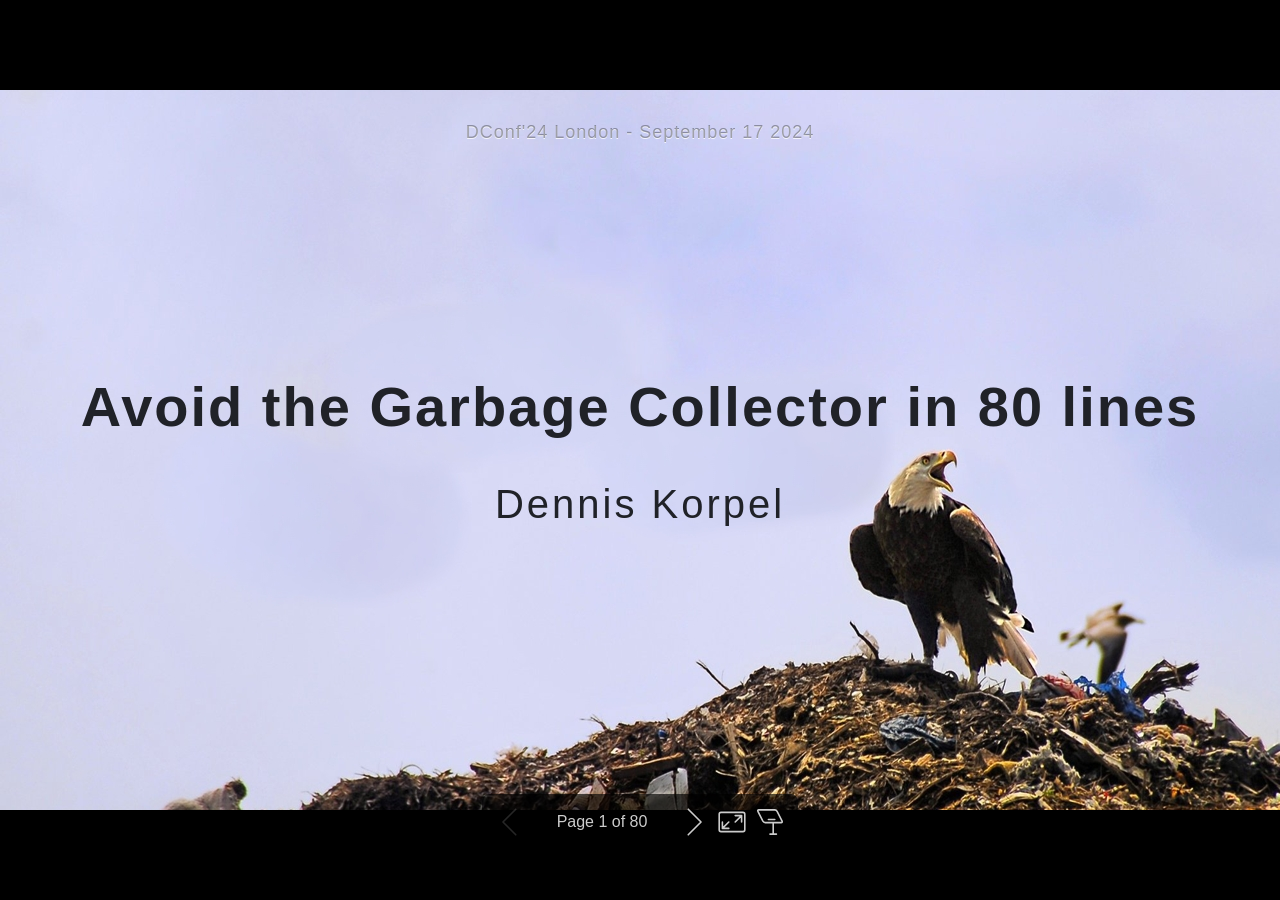
==== commit ca71d92a: "stuff" ====
--- a/docs/index.html
+++ b/docs/index.html
@@ -14,13 +14,13 @@
 <h3 id="avoid-the-garbage-collector-in-80-lines">Avoid the Garbage Collector in 80 lines</h3>
 <p>Dennis Korpel</p>
 </section>
-</foreignObject><foreignObject width="1280" height="720" data-marpit-advanced-background="pseudo"><section data-background-color="#f8fff4" data-header="DConf'24 London - September 17 2024" data-class="lead" data-theme="uncover" lang="en-US" class="lead" style="" data-marpit-advanced-background="pseudo"></section></foreignObject></svg><svg data-marpit-svg="" viewBox="0 0 1280 720"><foreignObject width="1280" height="720"><section id="2" data-paginate="true" data-background-color="#f8fff4" data-header="https://github.com/dkorpel/dconf" data-footer="\*we'll get back to this" data-theme="uncover" lang="en-US" data-marpit-pagination="2" style="--paginate:true;--background-color:#f8fff4;--header:https://github.com/dkorpel/dconf;--theme:uncover;background-color:#f8fff4;background-image:none;" data-marpit-pagination-total="81">
+</foreignObject><foreignObject width="1280" height="720" data-marpit-advanced-background="pseudo"><section data-background-color="#f8fff4" data-header="DConf'24 London - September 17 2024" data-class="lead" data-theme="uncover" lang="en-US" class="lead" style="" data-marpit-advanced-background="pseudo"></section></foreignObject></svg><svg data-marpit-svg="" viewBox="0 0 1280 720"><foreignObject width="1280" height="720"><section id="2" data-paginate="true" data-background-color="#f8fff4" data-header="https://github.com/dkorpel/dconf" data-footer="\*we'll get back to this" data-theme="uncover" lang="en-US" data-marpit-pagination="2" style="--paginate:true;--background-color:#f8fff4;--header:https://github.com/dkorpel/dconf;--theme:uncover;background-color:#f8fff4;background-image:none;" data-marpit-pagination-total="80">
 <header><a href="https://github.com/dkorpel/dconf">https://github.com/dkorpel/dconf</a></header>
 <h1 id="garbage-collection">Garbage Collection</h1>
 <p>Memory is automatically managed by occasionally pausing all threads and scanning for memory still in use, and freeing the rest.<span data-marpit-fragment="1">*</span></p>
 <footer>*we'll get back to this</footer>
 </section>
-</foreignObject></svg><svg data-marpit-svg="" viewBox="0 0 1280 720"><foreignObject width="1280" height="720"><section id="3" data-paginate="true" data-background-color="#f8fff4" data-header="https://github.com/dkorpel/dconf" data-theme="uncover" lang="en-US" data-marpit-pagination="3" style="--paginate:true;--background-color:#f8fff4;--header:https://github.com/dkorpel/dconf;--theme:uncover;background-color:#f8fff4;background-image:none;" data-marpit-pagination-total="81">
+</foreignObject></svg><svg data-marpit-svg="" viewBox="0 0 1280 720"><foreignObject width="1280" height="720"><section id="3" data-paginate="true" data-background-color="#f8fff4" data-header="https://github.com/dkorpel/dconf" data-theme="uncover" lang="en-US" data-marpit-pagination="3" style="--paginate:true;--background-color:#f8fff4;--header:https://github.com/dkorpel/dconf;--theme:uncover;background-color:#f8fff4;background-image:none;" data-marpit-pagination-total="80">
 <header><a href="https://github.com/dkorpel/dconf">https://github.com/dkorpel/dconf</a></header>
 <h1 id="phobos-api">Phobos API</h1>
 <pre is="marp-pre" data-auto-scaling="downscale-only"><code class="language-D"><span class="hljs-keyword">import</span> std.stdio, std.process;
@@ -32,7 +32,7 @@
 }
 </code></pre>
 </section>
-</foreignObject></svg><svg data-marpit-svg="" viewBox="0 0 1280 720"><foreignObject width="1280" height="720"><section id="4" data-paginate="true" data-background-color="#f8fff4" data-header="https://github.com/dkorpel/dconf" data-theme="uncover" lang="en-US" data-marpit-pagination="4" style="--paginate:true;--background-color:#f8fff4;--header:https://github.com/dkorpel/dconf;--theme:uncover;background-color:#f8fff4;background-image:none;" data-marpit-pagination-total="81">
+</foreignObject></svg><svg data-marpit-svg="" viewBox="0 0 1280 720"><foreignObject width="1280" height="720"><section id="4" data-paginate="true" data-background-color="#f8fff4" data-header="https://github.com/dkorpel/dconf" data-theme="uncover" lang="en-US" data-marpit-pagination="4" style="--paginate:true;--background-color:#f8fff4;--header:https://github.com/dkorpel/dconf;--theme:uncover;background-color:#f8fff4;background-image:none;" data-marpit-pagination-total="80">
 <header><a href="https://github.com/dkorpel/dconf">https://github.com/dkorpel/dconf</a></header>
 <h1 id="windows-api">Windows API</h1>
 <pre is="marp-pre" data-auto-scaling="downscale-only"><code class="language-D"><span class="hljs-keyword">import</span> std.stdio, core.sys.windows.windows;
@@ -46,12 +46,12 @@
 }
 </code></pre>
 </section>
-</foreignObject></svg><svg data-marpit-svg="" viewBox="0 0 1280 720"><foreignObject width="1280" height="720"><section id="5" data-paginate="true" data-background-color="#f8fff4" data-header="https://github.com/dkorpel/dconf" data-theme="uncover" lang="en-US" data-marpit-pagination="5" style="--paginate:true;--background-color:#f8fff4;--header:https://github.com/dkorpel/dconf;--theme:uncover;background-color:#f8fff4;background-image:none;" data-marpit-pagination-total="81">
+</foreignObject></svg><svg data-marpit-svg="" viewBox="0 0 1280 720"><foreignObject width="1280" height="720"><section id="5" data-paginate="true" data-background-color="#f8fff4" data-header="https://github.com/dkorpel/dconf" data-theme="uncover" lang="en-US" data-marpit-pagination="5" style="--paginate:true;--background-color:#f8fff4;--header:https://github.com/dkorpel/dconf;--theme:uncover;background-color:#f8fff4;background-image:none;" data-marpit-pagination-total="80">
 <header><a href="https://github.com/dkorpel/dconf">https://github.com/dkorpel/dconf</a></header>
 <h1 id="conclusion">Conclusion</h1>
 <p>Good thing D has a Garbage Collector <img class="emoji" draggable="false" alt="👍" src="https://cdn.jsdelivr.net/gh/jdecked/twemoji@14.1.2/assets/svg/1f44d.svg" data-marp-twemoji=""/></p>
 </section>
-</foreignObject></svg><svg data-marpit-svg="" viewBox="0 0 1280 720"><foreignObject width="1280" height="720"><section id="6" data-marpit-fragments="6" data-paginate="true" data-background-color="#f8fff4" data-header="https://github.com/dkorpel/dconf" data-theme="uncover" lang="en-US" data-marpit-pagination="6" style="--paginate:true;--background-color:#f8fff4;--header:https://github.com/dkorpel/dconf;--theme:uncover;background-color:#f8fff4;background-image:none;" data-marpit-pagination-total="81">
+</foreignObject></svg><svg data-marpit-svg="" viewBox="0 0 1280 720"><foreignObject width="1280" height="720"><section id="6" data-marpit-fragments="6" data-paginate="true" data-background-color="#f8fff4" data-header="https://github.com/dkorpel/dconf" data-theme="uncover" lang="en-US" data-marpit-pagination="6" style="--paginate:true;--background-color:#f8fff4;--header:https://github.com/dkorpel/dconf;--theme:uncover;background-color:#f8fff4;background-image:none;" data-marpit-pagination-total="80">
 <header><a href="https://github.com/dkorpel/dconf">https://github.com/dkorpel/dconf</a></header>
 <h1 id="except">Except...</h1>
 <ul>
@@ -66,15 +66,15 @@
 <li data-marpit-fragment="6">Built on top of <code>malloc</code> and <code>free</code></li>
 </ul>
 </section>
-</foreignObject></svg><svg data-marpit-svg="" viewBox="0 0 1280 720"><foreignObject width="1280" height="720"><section id="7" data-paginate="true" data-background-color="#f8fff4" data-header="https://github.com/dkorpel/dconf" data-theme="uncover" lang="en-US" data-marpit-pagination="7" style="--paginate:true;--background-color:#f8fff4;--header:https://github.com/dkorpel/dconf;--theme:uncover;background-color:#f8fff4;background-image:none;" data-marpit-pagination-total="81">
+</foreignObject></svg><svg data-marpit-svg="" viewBox="0 0 1280 720"><foreignObject width="1280" height="720"><section id="7" data-paginate="true" data-background-color="#f8fff4" data-header="https://github.com/dkorpel/dconf" data-theme="uncover" lang="en-US" data-marpit-pagination="7" style="--paginate:true;--background-color:#f8fff4;--header:https://github.com/dkorpel/dconf;--theme:uncover;background-color:#f8fff4;background-image:none;" data-marpit-pagination-total="80">
 <header><a href="https://github.com/dkorpel/dconf">https://github.com/dkorpel/dconf</a></header>
 <p><img src="img/tqdc.png" alt="Image" style="height:500px;" /></p>
 </section>
-</foreignObject></svg><svg data-marpit-svg="" viewBox="0 0 1280 720"><foreignObject width="1280" height="720"><section data-paginate="true" data-background-color="#f8fff4" data-header="https://github.com/dkorpel/dconf" data-theme="uncover" lang="en-US" data-marpit-pagination="8" style="--paginate:true;--background-color:#f8fff4;--header:https://github.com/dkorpel/dconf;--theme:uncover;background-color:#f8fff4;background-image:none;" data-marpit-pagination-total="81" data-marpit-advanced-background="background"><div data-marpit-advanced-background-container="true" data-marpit-advanced-background-direction="horizontal"><figure style="background-image:url(&quot;img/allocator-code.png&quot;);"></figure></div></section></foreignObject><foreignObject width="1280" height="720"><section id="8" data-paginate="true" data-background-color="#f8fff4" data-header="https://github.com/dkorpel/dconf" data-theme="uncover" lang="en-US" data-marpit-pagination="8" style="--paginate:true;--background-color:#f8fff4;--header:https://github.com/dkorpel/dconf;--theme:uncover;background-color:#f8fff4;background-image:none;" data-marpit-pagination-total="81" data-marpit-advanced-background="content">
+</foreignObject></svg><svg data-marpit-svg="" viewBox="0 0 1280 720"><foreignObject width="1280" height="720"><section data-paginate="true" data-background-color="#f8fff4" data-header="https://github.com/dkorpel/dconf" data-theme="uncover" lang="en-US" data-marpit-pagination="8" style="--paginate:true;--background-color:#f8fff4;--header:https://github.com/dkorpel/dconf;--theme:uncover;background-color:#f8fff4;background-image:none;" data-marpit-pagination-total="80" data-marpit-advanced-background="background"><div data-marpit-advanced-background-container="true" data-marpit-advanced-background-direction="horizontal"><figure style="background-image:url(&quot;img/allocator-code.png&quot;);"></figure></div></section></foreignObject><foreignObject width="1280" height="720"><section id="8" data-paginate="true" data-background-color="#f8fff4" data-header="https://github.com/dkorpel/dconf" data-theme="uncover" lang="en-US" data-marpit-pagination="8" style="--paginate:true;--background-color:#f8fff4;--header:https://github.com/dkorpel/dconf;--theme:uncover;background-color:#f8fff4;background-image:none;" data-marpit-pagination-total="80" data-marpit-advanced-background="content">
 <header><a href="https://github.com/dkorpel/dconf">https://github.com/dkorpel/dconf</a></header>
 <h1 style="color:white">BLUF (bottom line up front)</h1>
 </section>
-</foreignObject><foreignObject width="1280" height="720" data-marpit-advanced-background="pseudo"><section data-paginate="true" data-background-color="#f8fff4" data-header="https://github.com/dkorpel/dconf" data-theme="uncover" lang="en-US" data-marpit-pagination="8" style="" data-marpit-pagination-total="81" data-marpit-advanced-background="pseudo"></section></foreignObject></svg><svg data-marpit-svg="" viewBox="0 0 1280 720"><foreignObject width="1280" height="720"><section id="9" data-paginate="true" data-background-color="#f8fff4" data-header="https://github.com/dkorpel/dconf" data-footer="https://github.com/dkorpel/dconf/blob/master/dconf24/allocator.d" data-theme="uncover" lang="en-US" data-marpit-pagination="9" style="--paginate:true;--background-color:#f8fff4;--header:https://github.com/dkorpel/dconf;--footer:https://github.com/dkorpel/dconf/blob/master/dconf24/allocator.d;--theme:uncover;background-color:#f8fff4;background-image:none;" data-marpit-pagination-total="81">
+</foreignObject><foreignObject width="1280" height="720" data-marpit-advanced-background="pseudo"><section data-paginate="true" data-background-color="#f8fff4" data-header="https://github.com/dkorpel/dconf" data-theme="uncover" lang="en-US" data-marpit-pagination="8" style="" data-marpit-pagination-total="80" data-marpit-advanced-background="pseudo"></section></foreignObject></svg><svg data-marpit-svg="" viewBox="0 0 1280 720"><foreignObject width="1280" height="720"><section id="9" data-paginate="true" data-background-color="#f8fff4" data-header="https://github.com/dkorpel/dconf" data-footer="https://github.com/dkorpel/dconf/blob/master/dconf24/allocator.d" data-theme="uncover" lang="en-US" data-marpit-pagination="9" style="--paginate:true;--background-color:#f8fff4;--header:https://github.com/dkorpel/dconf;--footer:https://github.com/dkorpel/dconf/blob/master/dconf24/allocator.d;--theme:uncover;background-color:#f8fff4;background-image:none;" data-marpit-pagination-total="80">
 <header><a href="https://github.com/dkorpel/dconf">https://github.com/dkorpel/dconf</a></header>
 <pre is="marp-pre" data-auto-scaling="downscale-only"><code class="language-D"><span class="hljs-built_in">string</span> environmentGet(<span class="hljs-built_in">string</span> key, <span class="hljs-keyword">return</span> <span class="hljs-keyword">scope</span> Allocator alloc = gc)
 {
@@ -95,17 +95,16 @@
 </code></pre>
 <footer><a href="https://github.com/dkorpel/dconf/blob/master/dconf24/allocator.d">https://github.com/dkorpel/dconf/blob/master/dconf24/allocator.d</a></footer>
 </section>
-</foreignObject></svg><svg data-marpit-svg="" viewBox="0 0 1280 720"><foreignObject width="1280" height="720"><section id="10" data-marpit-fragments="4" data-paginate="true" data-background-color="#f8fff4" data-header="https://github.com/dkorpel/dconf" data-theme="uncover" lang="en-US" data-marpit-pagination="10" style="--paginate:true;--background-color:#f8fff4;--header:https://github.com/dkorpel/dconf;--theme:uncover;background-color:#f8fff4;background-image:none;" data-marpit-pagination-total="81">
+</foreignObject></svg><svg data-marpit-svg="" viewBox="0 0 1280 720"><foreignObject width="1280" height="720"><section id="10" data-marpit-fragments="3" data-paginate="true" data-background-color="#f8fff4" data-header="https://github.com/dkorpel/dconf" data-theme="uncover" lang="en-US" data-marpit-pagination="10" style="--paginate:true;--background-color:#f8fff4;--header:https://github.com/dkorpel/dconf;--theme:uncover;background-color:#f8fff4;background-image:none;" data-marpit-pagination-total="80">
 <header><a href="https://github.com/dkorpel/dconf">https://github.com/dkorpel/dconf</a></header>
 <h1 id="whoami">Whoami</h1>
 <ul>
 <li data-marpit-fragment="1">Msc. Computer Science from TU Delft</li>
 <li data-marpit-fragment="2">Part time Issue Manager for D Language Foundation</li>
 <li data-marpit-fragment="3">Part time D programmer at SARC</li>
-<li data-marpit-fragment="4">DConf'23 talk about safe stack memory</li>
-</ul>
-</section>
-</foreignObject></svg><svg data-marpit-svg="" viewBox="0 0 1280 720"><foreignObject width="1280" height="720"><section id="11" data-marpit-fragments="5" data-paginate="true" data-background-color="#f8fff4" data-header="https://github.com/dkorpel/dconf" data-theme="uncover" lang="en-US" data-marpit-pagination="11" style="--paginate:true;--background-color:#f8fff4;--header:https://github.com/dkorpel/dconf;--theme:uncover;background-color:#f8fff4;background-image:none;" data-marpit-pagination-total="81">
+</ul>
+</section>
+</foreignObject></svg><svg data-marpit-svg="" viewBox="0 0 1280 720"><foreignObject width="1280" height="720"><section id="11" data-marpit-fragments="5" data-paginate="true" data-background-color="#f8fff4" data-header="https://github.com/dkorpel/dconf" data-theme="uncover" lang="en-US" data-marpit-pagination="11" style="--paginate:true;--background-color:#f8fff4;--header:https://github.com/dkorpel/dconf;--theme:uncover;background-color:#f8fff4;background-image:none;" data-marpit-pagination-total="80">
 <header><a href="https://github.com/dkorpel/dconf">https://github.com/dkorpel/dconf</a></header>
 <h1 id="coming-up">Coming up</h1>
 <ul>
@@ -119,7 +118,7 @@
 </foreignObject></svg><svg data-marpit-svg="" viewBox="0 0 1280 720"><foreignObject width="1280" height="720"><section data-background-color="#f8fff4" data-theme="uncover" lang="en-US" style="--background-color:#f8fff4;--theme:uncover;background-color:#f8fff4;background-image:none;" data-marpit-advanced-background="background"><div data-marpit-advanced-background-container="true" data-marpit-advanced-background-direction="horizontal"><figure style="background-image:url(&quot;img/bg.png&quot;);filter:sepia(1);"></figure></div></section></foreignObject><foreignObject width="1280" height="720"><section id="12" data-background-color="#f8fff4" data-theme="uncover" lang="en-US" style="--background-color:#f8fff4;--theme:uncover;background-color:#f8fff4;background-image:none;" data-marpit-advanced-background="content">
 <h1 id="%E2%99%BB%EF%B8%8F-on-gc-avoidance"><img class="emoji" draggable="false" alt="♻️" src="https://cdn.jsdelivr.net/gh/jdecked/twemoji@14.1.2/assets/svg/267b.svg" data-marp-twemoji=""/> On GC avoidance</h1>
 </section>
-</foreignObject><foreignObject width="1280" height="720" data-marpit-advanced-background="pseudo"><section data-background-color="#f8fff4" data-theme="uncover" lang="en-US" style="" data-marpit-advanced-background="pseudo"></section></foreignObject></svg><svg data-marpit-svg="" viewBox="0 0 1280 720"><foreignObject width="1280" height="720"><section id="13" data-marpit-fragments="5" data-paginate="true" data-background-color="#f8fff4" data-header="https://github.com/dkorpel/dconf" data-theme="uncover" lang="en-US" data-marpit-pagination="13" style="--paginate:true;--background-color:#f8fff4;--header:https://github.com/dkorpel/dconf;--theme:uncover;background-color:#f8fff4;background-image:none;" data-marpit-pagination-total="81">
+</foreignObject><foreignObject width="1280" height="720" data-marpit-advanced-background="pseudo"><section data-background-color="#f8fff4" data-theme="uncover" lang="en-US" style="" data-marpit-advanced-background="pseudo"></section></foreignObject></svg><svg data-marpit-svg="" viewBox="0 0 1280 720"><foreignObject width="1280" height="720"><section id="13" data-marpit-fragments="5" data-paginate="true" data-background-color="#f8fff4" data-header="https://github.com/dkorpel/dconf" data-theme="uncover" lang="en-US" data-marpit-pagination="13" style="--paginate:true;--background-color:#f8fff4;--header:https://github.com/dkorpel/dconf;--theme:uncover;background-color:#f8fff4;background-image:none;" data-marpit-pagination-total="80">
 <header><a href="https://github.com/dkorpel/dconf">https://github.com/dkorpel/dconf</a></header>
 <h1 id="the-gc-is-controversial">The GC is controversial</h1>
 <ul>
@@ -130,7 +129,7 @@
 <li data-marpit-fragment="5">Perhaps use Reference Counting in Phobos?</li>
 </ul>
 </section>
-</foreignObject></svg><svg data-marpit-svg="" viewBox="0 0 1280 720"><foreignObject width="1280" height="720"><section id="14" data-paginate="true" data-background-color="#f8fff4" data-header="https://github.com/dkorpel/dconf" data-theme="uncover" lang="en-US" data-marpit-pagination="14" style="--paginate:true;--background-color:#f8fff4;--header:https://github.com/dkorpel/dconf;--theme:uncover;background-color:#f8fff4;background-image:none;" data-marpit-pagination-total="81">
+</foreignObject></svg><svg data-marpit-svg="" viewBox="0 0 1280 720"><foreignObject width="1280" height="720"><section id="14" data-paginate="true" data-background-color="#f8fff4" data-header="https://github.com/dkorpel/dconf" data-theme="uncover" lang="en-US" data-marpit-pagination="14" style="--paginate:true;--background-color:#f8fff4;--header:https://github.com/dkorpel/dconf;--theme:uncover;background-color:#f8fff4;background-image:none;" data-marpit-pagination-total="80">
 <header><a href="https://github.com/dkorpel/dconf">https://github.com/dkorpel/dconf</a></header>
 <h3 id="automatic-reference-counting">(Automatic) Reference counting</h3>
 <pre is="marp-pre" data-auto-scaling="downscale-only"><code class="language-D"><span class="hljs-keyword">struct</span> RefCountedString {
@@ -150,7 +149,7 @@
 }
 </code></pre>
 </section>
-</foreignObject></svg><svg data-marpit-svg="" viewBox="0 0 1280 720"><foreignObject width="1280" height="720"><section id="15" data-paginate="true" data-background-color="#f8fff4" data-header="https://github.com/dkorpel/dconf" data-theme="uncover" lang="en-US" data-marpit-pagination="15" style="--paginate:true;--background-color:#f8fff4;--header:https://github.com/dkorpel/dconf;--theme:uncover;background-color:#f8fff4;background-image:none;" data-marpit-pagination-total="81">
+</foreignObject></svg><svg data-marpit-svg="" viewBox="0 0 1280 720"><foreignObject width="1280" height="720"><section id="15" data-paginate="true" data-background-color="#f8fff4" data-header="https://github.com/dkorpel/dconf" data-theme="uncover" lang="en-US" data-marpit-pagination="15" style="--paginate:true;--background-color:#f8fff4;--header:https://github.com/dkorpel/dconf;--theme:uncover;background-color:#f8fff4;background-image:none;" data-marpit-pagination-total="80">
 <header><a href="https://github.com/dkorpel/dconf">https://github.com/dkorpel/dconf</a></header>
 <h3 id="example-%F0%9F%8E%B9-audio-programming">Example: <img class="emoji" draggable="false" alt="🎹" src="https://cdn.jsdelivr.net/gh/jdecked/twemoji@14.1.2/assets/svg/1f3b9.svg" data-marp-twemoji=""/> Audio programming</h3>
 <span data-marpit-fragment="1">
@@ -168,14 +167,14 @@
 <p>48 Khz sample rate, 10 ms latency ⇒ 480 samples</p>
 </span>
 </section>
-</foreignObject></svg><svg data-marpit-svg="" viewBox="0 0 1280 720"><foreignObject width="1280" height="720"><section id="16" data-paginate="true" data-background-color="#f8fff4" data-header="https://github.com/dkorpel/dconf" data-theme="uncover" lang="en-US" data-marpit-pagination="16" style="--paginate:true;--background-color:#f8fff4;--header:https://github.com/dkorpel/dconf;--theme:uncover;background-color:#f8fff4;background-image:none;" data-marpit-pagination-total="81">
+</foreignObject></svg><svg data-marpit-svg="" viewBox="0 0 1280 720"><foreignObject width="1280" height="720"><section id="16" data-paginate="true" data-background-color="#f8fff4" data-header="https://github.com/dkorpel/dconf" data-theme="uncover" lang="en-US" data-marpit-pagination="16" style="--paginate:true;--background-color:#f8fff4;--header:https://github.com/dkorpel/dconf;--theme:uncover;background-color:#f8fff4;background-image:none;" data-marpit-pagination-total="80">
 <header><a href="https://github.com/dkorpel/dconf">https://github.com/dkorpel/dconf</a></header>
 <h1 id="garbage-collector-comes">Garbage collector comes!</h1>
 <span data-marpit-fragment="1">
 <p><img src="img/dennis-garbage-truck.png" alt="Image" /></p>
 </span>
 </section>
-</foreignObject></svg><svg data-marpit-svg="" viewBox="0 0 1280 720"><foreignObject width="1280" height="720"><section id="17" data-marpit-fragments="5" data-paginate="true" data-background-color="#f8fff4" data-header="https://github.com/dkorpel/dconf" data-theme="uncover" lang="en-US" data-marpit-pagination="17" style="--paginate:true;--background-color:#f8fff4;--header:https://github.com/dkorpel/dconf;--theme:uncover;background-color:#f8fff4;background-image:none;" data-marpit-pagination-total="81">
+</foreignObject></svg><svg data-marpit-svg="" viewBox="0 0 1280 720"><foreignObject width="1280" height="720"><section id="17" data-marpit-fragments="5" data-paginate="true" data-background-color="#f8fff4" data-header="https://github.com/dkorpel/dconf" data-theme="uncover" lang="en-US" data-marpit-pagination="17" style="--paginate:true;--background-color:#f8fff4;--header:https://github.com/dkorpel/dconf;--theme:uncover;background-color:#f8fff4;background-image:none;" data-marpit-pagination-total="80">
 <header><a href="https://github.com/dkorpel/dconf">https://github.com/dkorpel/dconf</a></header>
 <h1 id="deadline-missed">Deadline missed?</h1>
 <ul>
@@ -186,7 +185,7 @@
 <li data-marpit-fragment="5">But Reference Counting wouldn't have helped</li>
 </ul>
 </section>
-</foreignObject></svg><svg data-marpit-svg="" viewBox="0 0 1280 720"><foreignObject width="1280" height="720"><section data-paginate="true" data-background-color="#f8fff4" data-header="https://github.com/dkorpel/dconf" data-footer="https://youtu.be/SJXGSJ6Zoro?si=F-QLhLi-AME7HDeo" data-theme="uncover" lang="en-US" data-marpit-pagination="18" style="--paginate:true;--background-color:#f8fff4;--header:https://github.com/dkorpel/dconf;--footer:https://youtu.be/SJXGSJ6Zoro?si=F-QLhLi-AME7HDeo;--theme:uncover;background-color:#f8fff4;background-image:none;--marpit-advanced-background-split:50%;" data-marpit-pagination-total="81" data-marpit-advanced-background="background" data-marpit-advanced-background-split="right"><div data-marpit-advanced-background-container="true" data-marpit-advanced-background-direction="horizontal"><figure style="background-image:url(&quot;img/adc-principles.png&quot;);background-size:auto 370px;"></figure></div></section></foreignObject><foreignObject width="50%" height="720"><section id="18" data-paginate="true" data-background-color="#f8fff4" data-header="https://github.com/dkorpel/dconf" data-footer="https://youtu.be/SJXGSJ6Zoro?si=F-QLhLi-AME7HDeo" data-theme="uncover" lang="en-US" data-marpit-pagination="18" style="--paginate:true;--background-color:#f8fff4;--header:https://github.com/dkorpel/dconf;--footer:https://youtu.be/SJXGSJ6Zoro?si=F-QLhLi-AME7HDeo;--theme:uncover;background-color:#f8fff4;background-image:none;--marpit-advanced-background-split:50%;" data-marpit-pagination-total="81" data-marpit-advanced-background="content" data-marpit-advanced-background-split="right">
+</foreignObject></svg><svg data-marpit-svg="" viewBox="0 0 1280 720"><foreignObject width="1280" height="720"><section data-paginate="true" data-background-color="#f8fff4" data-header="https://github.com/dkorpel/dconf" data-footer="https://youtu.be/SJXGSJ6Zoro?si=F-QLhLi-AME7HDeo" data-theme="uncover" lang="en-US" data-marpit-pagination="18" style="--paginate:true;--background-color:#f8fff4;--header:https://github.com/dkorpel/dconf;--footer:https://youtu.be/SJXGSJ6Zoro?si=F-QLhLi-AME7HDeo;--theme:uncover;background-color:#f8fff4;background-image:none;--marpit-advanced-background-split:50%;" data-marpit-pagination-total="80" data-marpit-advanced-background="background" data-marpit-advanced-background-split="right"><div data-marpit-advanced-background-container="true" data-marpit-advanced-background-direction="horizontal"><figure style="background-image:url(&quot;img/adc-principles.png&quot;);background-size:auto 370px;"></figure></div></section></foreignObject><foreignObject width="50%" height="720"><section id="18" data-paginate="true" data-background-color="#f8fff4" data-header="https://github.com/dkorpel/dconf" data-footer="https://youtu.be/SJXGSJ6Zoro?si=F-QLhLi-AME7HDeo" data-theme="uncover" lang="en-US" data-marpit-pagination="18" style="--paginate:true;--background-color:#f8fff4;--header:https://github.com/dkorpel/dconf;--footer:https://youtu.be/SJXGSJ6Zoro?si=F-QLhLi-AME7HDeo;--theme:uncover;background-color:#f8fff4;background-image:none;--marpit-advanced-background-split:50%;" data-marpit-pagination-total="80" data-marpit-advanced-background="content" data-marpit-advanced-background-split="right">
 <header><a href="https://github.com/dkorpel/dconf">https://github.com/dkorpel/dconf</a></header>
 <h3 id="audio-guidelines">Audio guidelines</h3>
 
@@ -197,13 +196,13 @@
 </ul>
 <footer><a href="https://youtu.be/SJXGSJ6Zoro?si=F-QLhLi-AME7HDeo">https://youtu.be/SJXGSJ6Zoro?si=F-QLhLi-AME7HDeo</a></footer>
 </section>
-</foreignObject><foreignObject width="1280" height="720" data-marpit-advanced-background="pseudo"><section data-paginate="true" data-background-color="#f8fff4" data-header="https://github.com/dkorpel/dconf" data-footer="https://youtu.be/SJXGSJ6Zoro?si=F-QLhLi-AME7HDeo" data-theme="uncover" lang="en-US" data-marpit-pagination="18" style="" data-marpit-pagination-total="81" data-marpit-advanced-background="pseudo" data-marpit-advanced-background-split="right"></section></foreignObject></svg><svg data-marpit-svg="" viewBox="0 0 1280 720"><foreignObject width="1280" height="720"><section id="19" data-paginate="true" data-background-color="#f8fff4" data-header="https://github.com/dkorpel/dconf" data-footer="https://github.com/dlang/project-ideas/issues/56" data-theme="uncover" lang="en-US" data-marpit-pagination="19" style="--paginate:true;--background-color:#f8fff4;--header:https://github.com/dkorpel/dconf;--footer:https://github.com/dlang/project-ideas/issues/56;--theme:uncover;background-color:#f8fff4;background-image:none;" data-marpit-pagination-total="81">
+</foreignObject><foreignObject width="1280" height="720" data-marpit-advanced-background="pseudo"><section data-paginate="true" data-background-color="#f8fff4" data-header="https://github.com/dkorpel/dconf" data-footer="https://youtu.be/SJXGSJ6Zoro?si=F-QLhLi-AME7HDeo" data-theme="uncover" lang="en-US" data-marpit-pagination="18" style="" data-marpit-pagination-total="80" data-marpit-advanced-background="pseudo" data-marpit-advanced-background-split="right"></section></foreignObject></svg><svg data-marpit-svg="" viewBox="0 0 1280 720"><foreignObject width="1280" height="720"><section id="19" data-paginate="true" data-background-color="#f8fff4" data-header="https://github.com/dkorpel/dconf" data-footer="https://github.com/dlang/project-ideas/issues/56" data-theme="uncover" lang="en-US" data-marpit-pagination="19" style="--paginate:true;--background-color:#f8fff4;--header:https://github.com/dkorpel/dconf;--footer:https://github.com/dlang/project-ideas/issues/56;--theme:uncover;background-color:#f8fff4;background-image:none;" data-marpit-pagination-total="80">
 <header><a href="https://github.com/dkorpel/dconf">https://github.com/dkorpel/dconf</a></header>
 <h3 id="nogc-should-have-a-reason">@nogc should have a reason</h3>
 <p><img src="img/nogc-project.png" alt="Image" style="height:500px;filter:drop-shadow(0 5px 10px rgba(0,0,0,.4));" /> <img class="emoji" draggable="false" alt="⚠️" src="https://cdn.jsdelivr.net/gh/jdecked/twemoji@14.1.2/assets/svg/26a0.svg" data-marp-twemoji=""/></p>
 <footer><a href="https://github.com/dlang/project-ideas/issues/56">https://github.com/dlang/project-ideas/issues/56</a></footer>
 </section>
-</foreignObject></svg><svg data-marpit-svg="" viewBox="0 0 1280 720"><foreignObject width="1280" height="720"><section id="20" data-paginate="true" data-background-color="#f8fff4" data-header="https://github.com/dkorpel/dconf" data-footer="https://code.dlang.org/packages/dplug" data-theme="uncover" lang="en-US" data-marpit-pagination="20" style="--paginate:true;--background-color:#f8fff4;--header:https://github.com/dkorpel/dconf;--footer:https://code.dlang.org/packages/dplug;--theme:uncover;background-color:#f8fff4;background-image:none;" data-marpit-pagination-total="81">
+</foreignObject></svg><svg data-marpit-svg="" viewBox="0 0 1280 720"><foreignObject width="1280" height="720"><section id="20" data-paginate="true" data-background-color="#f8fff4" data-header="https://github.com/dkorpel/dconf" data-footer="https://code.dlang.org/packages/dplug" data-theme="uncover" lang="en-US" data-marpit-pagination="20" style="--paginate:true;--background-color:#f8fff4;--header:https://github.com/dkorpel/dconf;--footer:https://code.dlang.org/packages/dplug;--theme:uncover;background-color:#f8fff4;background-image:none;" data-marpit-pagination-total="80">
 <header><a href="https://github.com/dkorpel/dconf">https://github.com/dkorpel/dconf</a></header>
 <h3 id="nogc-should-have-a-reason-1">@nogc should have a reason</h3>
 <p><img src="img/dplug-dub.png" alt="Image" style="height:400px;filter:drop-shadow(0 5px 10px rgba(0,0,0,.4));" /> <img class="emoji" draggable="false" alt="✅" src="https://cdn.jsdelivr.net/gh/jdecked/twemoji@14.1.2/assets/svg/2705.svg" data-marp-twemoji=""/></p>
@@ -212,7 +211,7 @@
 </foreignObject></svg><svg data-marpit-svg="" viewBox="0 0 1280 720"><foreignObject width="1280" height="720"><section data-background-color="#f8fff4" data-theme="uncover" lang="en-US" style="--background-color:#f8fff4;--theme:uncover;background-color:#f8fff4;background-image:none;" data-marpit-advanced-background="background"><div data-marpit-advanced-background-container="true" data-marpit-advanced-background-direction="horizontal"><figure style="background-image:url(&quot;img/bg.png&quot;);filter:sepia(1);"></figure></div></section></foreignObject><foreignObject width="1280" height="720"><section id="21" data-background-color="#f8fff4" data-theme="uncover" lang="en-US" style="--background-color:#f8fff4;--theme:uncover;background-color:#f8fff4;background-image:none;" data-marpit-advanced-background="content">
 <h1 id="%F0%9F%A7%B6-on-simplicity"><img class="emoji" draggable="false" alt="🧶" src="https://cdn.jsdelivr.net/gh/jdecked/twemoji@14.1.2/assets/svg/1f9f6.svg" data-marp-twemoji=""/> On simplicity</h1>
 </section>
-</foreignObject><foreignObject width="1280" height="720" data-marpit-advanced-background="pseudo"><section data-background-color="#f8fff4" data-theme="uncover" lang="en-US" style="" data-marpit-advanced-background="pseudo"></section></foreignObject></svg><svg data-marpit-svg="" viewBox="0 0 1280 720"><foreignObject width="1280" height="720"><section data-paginate="true" data-background-color="#f8fff4" data-header="https://github.com/dkorpel/dconf" data-footer="https://en.wikipedia.org/wiki/RANDU" data-theme="uncover" lang="en-US" data-marpit-pagination="22" style="--paginate:true;--background-color:#f8fff4;--header:https://github.com/dkorpel/dconf;--footer:https://en.wikipedia.org/wiki/RANDU;--theme:uncover;background-color:#f8fff4;background-image:none;" data-marpit-pagination-total="81" data-marpit-advanced-background="background"><div data-marpit-advanced-background-container="true" data-marpit-advanced-background-direction="horizontal"><figure style="background-image:url(&quot;img/random-noise.png&quot;);"></figure></div></section></foreignObject><foreignObject width="1280" height="720"><section id="22" data-paginate="true" data-background-color="#f8fff4" data-header="https://github.com/dkorpel/dconf" data-footer="https://en.wikipedia.org/wiki/RANDU" data-theme="uncover" lang="en-US" data-marpit-pagination="22" style="--paginate:true;--background-color:#f8fff4;--header:https://github.com/dkorpel/dconf;--footer:https://en.wikipedia.org/wiki/RANDU;--theme:uncover;background-color:#f8fff4;background-image:none;" data-marpit-pagination-total="81" data-marpit-advanced-background="content">
+</foreignObject><foreignObject width="1280" height="720" data-marpit-advanced-background="pseudo"><section data-background-color="#f8fff4" data-theme="uncover" lang="en-US" style="" data-marpit-advanced-background="pseudo"></section></foreignObject></svg><svg data-marpit-svg="" viewBox="0 0 1280 720"><foreignObject width="1280" height="720"><section data-paginate="true" data-background-color="#f8fff4" data-header="https://github.com/dkorpel/dconf" data-footer="https://en.wikipedia.org/wiki/RANDU" data-theme="uncover" lang="en-US" data-marpit-pagination="22" style="--paginate:true;--background-color:#f8fff4;--header:https://github.com/dkorpel/dconf;--footer:https://en.wikipedia.org/wiki/RANDU;--theme:uncover;background-color:#f8fff4;background-image:none;" data-marpit-pagination-total="80" data-marpit-advanced-background="background"><div data-marpit-advanced-background-container="true" data-marpit-advanced-background-direction="horizontal"><figure style="background-image:url(&quot;img/random-noise.png&quot;);"></figure></div></section></foreignObject><foreignObject width="1280" height="720"><section id="22" data-paginate="true" data-background-color="#f8fff4" data-header="https://github.com/dkorpel/dconf" data-footer="https://en.wikipedia.org/wiki/RANDU" data-theme="uncover" lang="en-US" data-marpit-pagination="22" style="--paginate:true;--background-color:#f8fff4;--header:https://github.com/dkorpel/dconf;--footer:https://en.wikipedia.org/wiki/RANDU;--theme:uncover;background-color:#f8fff4;background-image:none;" data-marpit-pagination-total="80" data-marpit-advanced-background="content">
 <header><a href="https://github.com/dkorpel/dconf">https://github.com/dkorpel/dconf</a></header>
 <h3 id="1960s-linear-congruential-random">1960s: Linear Congruential Random</h3>
 <span data-marpit-fragment="1">
@@ -229,13 +228,13 @@
 </span>
 <footer><a href="https://en.wikipedia.org/wiki/RANDU">https://en.wikipedia.org/wiki/RANDU</a></footer>
 </section>
-</foreignObject><foreignObject width="1280" height="720" data-marpit-advanced-background="pseudo"><section data-paginate="true" data-background-color="#f8fff4" data-header="https://github.com/dkorpel/dconf" data-footer="https://en.wikipedia.org/wiki/RANDU" data-theme="uncover" lang="en-US" data-marpit-pagination="22" style="" data-marpit-pagination-total="81" data-marpit-advanced-background="pseudo"></section></foreignObject></svg><svg data-marpit-svg="" viewBox="0 0 1280 720"><foreignObject width="1280" height="720"><section data-paginate="true" data-background-color="#f8fff4" data-color="white" data-theme="uncover" lang="en-US" data-marpit-pagination="23" style="--paginate:true;--background-color:#f8fff4;--color:white;--theme:uncover;color:white;background-color:#f8fff4;background-image:none;" data-marpit-pagination-total="81" data-marpit-advanced-background="background"><div data-marpit-advanced-background-container="true" data-marpit-advanced-background-direction="horizontal"><figure style="background-image:url(&quot;img/twister.png&quot;);"></figure></div></section></foreignObject><foreignObject width="1280" height="720"><section id="23" data-paginate="true" data-background-color="#f8fff4" data-color="white" data-theme="uncover" lang="en-US" data-marpit-pagination="23" style="--paginate:true;--background-color:#f8fff4;--color:white;--theme:uncover;color:white;background-color:#f8fff4;background-image:none;" data-marpit-pagination-total="81" data-marpit-advanced-background="content"><span data-marpit-fragment="1">
+</foreignObject><foreignObject width="1280" height="720" data-marpit-advanced-background="pseudo"><section data-paginate="true" data-background-color="#f8fff4" data-header="https://github.com/dkorpel/dconf" data-footer="https://en.wikipedia.org/wiki/RANDU" data-theme="uncover" lang="en-US" data-marpit-pagination="22" style="" data-marpit-pagination-total="80" data-marpit-advanced-background="pseudo"></section></foreignObject></svg><svg data-marpit-svg="" viewBox="0 0 1280 720"><foreignObject width="1280" height="720"><section data-paginate="true" data-background-color="#f8fff4" data-color="white" data-theme="uncover" lang="en-US" data-marpit-pagination="23" style="--paginate:true;--background-color:#f8fff4;--color:white;--theme:uncover;color:white;background-color:#f8fff4;background-image:none;" data-marpit-pagination-total="80" data-marpit-advanced-background="background"><div data-marpit-advanced-background-container="true" data-marpit-advanced-background-direction="horizontal"><figure style="background-image:url(&quot;img/twister.png&quot;);"></figure></div></section></foreignObject><foreignObject width="1280" height="720"><section id="23" data-paginate="true" data-background-color="#f8fff4" data-color="white" data-theme="uncover" lang="en-US" data-marpit-pagination="23" style="--paginate:true;--background-color:#f8fff4;--color:white;--theme:uncover;color:white;background-color:#f8fff4;background-image:none;" data-marpit-pagination-total="80" data-marpit-advanced-background="content"><span data-marpit-fragment="1">
 <h1 is="marp-h1" data-auto-scaling id="mersenne-twister"> MERSENNE TWISTER</h1>
 </span>
 </section>
-</foreignObject><foreignObject width="1280" height="720" data-marpit-advanced-background="pseudo"><section data-paginate="true" data-background-color="#f8fff4" data-color="white" data-theme="uncover" lang="en-US" data-marpit-pagination="23" style="color:white;" data-marpit-pagination-total="81" data-marpit-advanced-background="pseudo"></section></foreignObject></svg><svg data-marpit-svg="" viewBox="0 0 1280 720"><foreignObject width="1280" height="720"><section data-paginate="true" data-background-color="#f8fff4" data-footer="Visualization by Cmglee, CC-BY-SA-3.0: https://commons.wikimedia.org/wiki/File:Mersenne_Twister_visualisation.svg" data-theme="uncover" lang="en-US" data-marpit-pagination="24" style="--paginate:true;--background-color:#f8fff4;--footer:Visualization by Cmglee, CC-BY-SA-3.0: https://commons.wikimedia.org/wiki/File:Mersenne_Twister_visualisation.svg;--theme:uncover;background-color:#f8fff4;background-image:none;" data-marpit-pagination-total="81" data-marpit-advanced-background="background"><div data-marpit-advanced-background-container="true" data-marpit-advanced-background-direction="horizontal"><figure style="background-image:url(&quot;img/twister-diagram.png&quot;);"></figure></div></section></foreignObject><foreignObject width="1280" height="720"><section id="24" data-paginate="true" data-background-color="#f8fff4" data-footer="Visualization by Cmglee, CC-BY-SA-3.0: https://commons.wikimedia.org/wiki/File:Mersenne_Twister_visualisation.svg" data-theme="uncover" lang="en-US" data-marpit-pagination="24" style="--paginate:true;--background-color:#f8fff4;--footer:Visualization by Cmglee, CC-BY-SA-3.0: https://commons.wikimedia.org/wiki/File:Mersenne_Twister_visualisation.svg;--theme:uncover;background-color:#f8fff4;background-image:none;" data-marpit-pagination-total="81" data-marpit-advanced-background="content"><footer>Visualization by Cmglee, CC-BY-SA-3.0: <a href="https://commons.wikimedia.org/wiki/File:Mersenne_Twister_visualisation.svg">https://commons.wikimedia.org/wiki/File:Mersenne_Twister_visualisation.svg</a></footer>
-</section>
-</foreignObject><foreignObject width="1280" height="720" data-marpit-advanced-background="pseudo"><section data-paginate="true" data-background-color="#f8fff4" data-footer="Visualization by Cmglee, CC-BY-SA-3.0: https://commons.wikimedia.org/wiki/File:Mersenne_Twister_visualisation.svg" data-theme="uncover" lang="en-US" data-marpit-pagination="24" style="" data-marpit-pagination-total="81" data-marpit-advanced-background="pseudo"></section></foreignObject></svg><svg data-marpit-svg="" viewBox="0 0 1280 720"><foreignObject width="1280" height="720"><section id="25" data-marpit-fragments="4" data-paginate="true" data-background-color="#f8fff4" data-header="https://github.com/dkorpel/dconf" data-footer="https://en.wikipedia.org/wiki/Mersenne_Twister" data-theme="uncover" lang="en-US" data-marpit-pagination="25" style="--paginate:true;--background-color:#f8fff4;--header:https://github.com/dkorpel/dconf;--footer:https://en.wikipedia.org/wiki/Mersenne_Twister;--theme:uncover;background-color:#f8fff4;background-image:none;" data-marpit-pagination-total="81">
+</foreignObject><foreignObject width="1280" height="720" data-marpit-advanced-background="pseudo"><section data-paginate="true" data-background-color="#f8fff4" data-color="white" data-theme="uncover" lang="en-US" data-marpit-pagination="23" style="color:white;" data-marpit-pagination-total="80" data-marpit-advanced-background="pseudo"></section></foreignObject></svg><svg data-marpit-svg="" viewBox="0 0 1280 720"><foreignObject width="1280" height="720"><section data-paginate="true" data-background-color="#f8fff4" data-footer="Visualization by Cmglee, CC-BY-SA-3.0: https://commons.wikimedia.org/wiki/File:Mersenne_Twister_visualisation.svg" data-theme="uncover" lang="en-US" data-marpit-pagination="24" style="--paginate:true;--background-color:#f8fff4;--footer:Visualization by Cmglee, CC-BY-SA-3.0: https://commons.wikimedia.org/wiki/File:Mersenne_Twister_visualisation.svg;--theme:uncover;background-color:#f8fff4;background-image:none;" data-marpit-pagination-total="80" data-marpit-advanced-background="background"><div data-marpit-advanced-background-container="true" data-marpit-advanced-background-direction="horizontal"><figure style="background-image:url(&quot;img/twister-diagram.png&quot;);"></figure></div></section></foreignObject><foreignObject width="1280" height="720"><section id="24" data-paginate="true" data-background-color="#f8fff4" data-footer="Visualization by Cmglee, CC-BY-SA-3.0: https://commons.wikimedia.org/wiki/File:Mersenne_Twister_visualisation.svg" data-theme="uncover" lang="en-US" data-marpit-pagination="24" style="--paginate:true;--background-color:#f8fff4;--footer:Visualization by Cmglee, CC-BY-SA-3.0: https://commons.wikimedia.org/wiki/File:Mersenne_Twister_visualisation.svg;--theme:uncover;background-color:#f8fff4;background-image:none;" data-marpit-pagination-total="80" data-marpit-advanced-background="content"><footer>Visualization by Cmglee, CC-BY-SA-3.0: <a href="https://commons.wikimedia.org/wiki/File:Mersenne_Twister_visualisation.svg">https://commons.wikimedia.org/wiki/File:Mersenne_Twister_visualisation.svg</a></footer>
+</section>
+</foreignObject><foreignObject width="1280" height="720" data-marpit-advanced-background="pseudo"><section data-paginate="true" data-background-color="#f8fff4" data-footer="Visualization by Cmglee, CC-BY-SA-3.0: https://commons.wikimedia.org/wiki/File:Mersenne_Twister_visualisation.svg" data-theme="uncover" lang="en-US" data-marpit-pagination="24" style="" data-marpit-pagination-total="80" data-marpit-advanced-background="pseudo"></section></foreignObject></svg><svg data-marpit-svg="" viewBox="0 0 1280 720"><foreignObject width="1280" height="720"><section id="25" data-marpit-fragments="4" data-paginate="true" data-background-color="#f8fff4" data-header="https://github.com/dkorpel/dconf" data-footer="https://en.wikipedia.org/wiki/Mersenne_Twister" data-theme="uncover" lang="en-US" data-marpit-pagination="25" style="--paginate:true;--background-color:#f8fff4;--header:https://github.com/dkorpel/dconf;--footer:https://en.wikipedia.org/wiki/Mersenne_Twister;--theme:uncover;background-color:#f8fff4;background-image:none;" data-marpit-pagination-total="80">
 <header><a href="https://github.com/dkorpel/dconf">https://github.com/dkorpel/dconf</a></header>
 <h3 id="1997-mersenne-twister">1997: MERSENNE TWISTER</h3>
 <ul>
@@ -246,7 +245,7 @@
 </ul>
 <footer><a href="https://en.wikipedia.org/wiki/Mersenne_Twister">https://en.wikipedia.org/wiki/Mersenne_Twister</a></footer>
 </section>
-</foreignObject></svg><svg data-marpit-svg="" viewBox="0 0 1280 720"><foreignObject width="1280" height="720"><section id="26" data-marpit-fragments="3" data-paginate="true" data-background-color="#f8fff4" data-header="https://github.com/dkorpel/dconf" data-footer="https://www.pcg-random.org/" data-theme="uncover" lang="en-US" data-marpit-pagination="26" style="--paginate:true;--background-color:#f8fff4;--header:https://github.com/dkorpel/dconf;--footer:https://www.pcg-random.org/;--theme:uncover;background-color:#f8fff4;background-image:none;" data-marpit-pagination-total="81">
+</foreignObject></svg><svg data-marpit-svg="" viewBox="0 0 1280 720"><foreignObject width="1280" height="720"><section id="26" data-marpit-fragments="3" data-paginate="true" data-background-color="#f8fff4" data-header="https://github.com/dkorpel/dconf" data-footer="https://www.pcg-random.org/" data-theme="uncover" lang="en-US" data-marpit-pagination="26" style="--paginate:true;--background-color:#f8fff4;--header:https://github.com/dkorpel/dconf;--footer:https://www.pcg-random.org/;--theme:uncover;background-color:#f8fff4;background-image:none;" data-marpit-pagination-total="80">
 <header><a href="https://github.com/dkorpel/dconf">https://github.com/dkorpel/dconf</a></header>
 <h3 id="2014-pcg-random">2014: PCG Random</h3>
 <ul>
@@ -256,7 +255,7 @@
 </ul>
 <footer><a href="https://www.pcg-random.org/">https://www.pcg-random.org/</a></footer>
 </section>
-</foreignObject></svg><svg data-marpit-svg="" viewBox="0 0 1280 720"><foreignObject width="1280" height="720"><section id="27" data-paginate="true" data-background-color="#f8fff4" data-header="https://github.com/dkorpel/dconf" data-theme="uncover" lang="en-US" data-marpit-pagination="27" style="--paginate:true;--background-color:#f8fff4;--header:https://github.com/dkorpel/dconf;--theme:uncover;background-color:#f8fff4;background-image:none;" data-marpit-pagination-total="81">
+</foreignObject></svg><svg data-marpit-svg="" viewBox="0 0 1280 720"><foreignObject width="1280" height="720"><section id="27" data-paginate="true" data-background-color="#f8fff4" data-header="https://github.com/dkorpel/dconf" data-theme="uncover" lang="en-US" data-marpit-pagination="27" style="--paginate:true;--background-color:#f8fff4;--header:https://github.com/dkorpel/dconf;--theme:uncover;background-color:#f8fff4;background-image:none;" data-marpit-pagination-total="80">
 <header><a href="https://github.com/dkorpel/dconf">https://github.com/dkorpel/dconf</a></header>
 <h3 id="just-permute-the-lcg">Just permute the LCG</h3>
 <pre is="marp-pre" data-auto-scaling="downscale-only"><code>1011101000000010100100100010100010010011010000100010111111011001
@@ -268,7 +267,7 @@
     10100100100010100010010][010000000 ---&gt; output
 </code></pre>
 </section>
-</foreignObject></svg><svg data-marpit-svg="" viewBox="0 0 1280 720"><foreignObject width="1280" height="720"><section id="28" data-paginate="true" data-background-color="#f8fff4" data-header="https://github.com/dkorpel/dconf" data-theme="uncover" lang="en-US" data-marpit-pagination="28" style="--paginate:true;--background-color:#f8fff4;--header:https://github.com/dkorpel/dconf;--theme:uncover;background-color:#f8fff4;background-image:none;" data-marpit-pagination-total="81">
+</foreignObject></svg><svg data-marpit-svg="" viewBox="0 0 1280 720"><foreignObject width="1280" height="720"><section id="28" data-paginate="true" data-background-color="#f8fff4" data-header="https://github.com/dkorpel/dconf" data-theme="uncover" lang="en-US" data-marpit-pagination="28" style="--paginate:true;--background-color:#f8fff4;--header:https://github.com/dkorpel/dconf;--theme:uncover;background-color:#f8fff4;background-image:none;" data-marpit-pagination-total="80">
 <header><a href="https://github.com/dkorpel/dconf">https://github.com/dkorpel/dconf</a></header>
 <h3 id="easy-to-implement">Easy to implement</h3>
 <pre is="marp-pre" data-auto-scaling="downscale-only"><code class="language-D"><span class="hljs-built_in">uint</span> randomPcg32(<span class="hljs-keyword">ref</span> <span class="hljs-built_in">ulong</span> seed)
@@ -281,7 +280,7 @@
 }
 </code></pre>
 </section>
-</foreignObject></svg><svg data-marpit-svg="" viewBox="0 0 1280 720"><foreignObject width="1280" height="720"><section id="29" data-paginate="true" data-background-color="#f8fff4" data-header="https://github.com/dkorpel/dconf" data-footer="https://forum.dlang.org/post/t2i7mg$22am$1@digitalmars.com" data-theme="uncover" lang="en-US" data-marpit-pagination="29" style="--paginate:true;--background-color:#f8fff4;--header:https://github.com/dkorpel/dconf;--footer:https://forum.dlang.org/post/t2i7mg$22am$1@digitalmars.com;--theme:uncover;background-color:#f8fff4;background-image:none;" data-marpit-pagination-total="81">
+</foreignObject></svg><svg data-marpit-svg="" viewBox="0 0 1280 720"><foreignObject width="1280" height="720"><section id="29" data-paginate="true" data-background-color="#f8fff4" data-header="https://github.com/dkorpel/dconf" data-footer="https://forum.dlang.org/post/t2i7mg$22am$1@digitalmars.com" data-theme="uncover" lang="en-US" data-marpit-pagination="29" style="--paginate:true;--background-color:#f8fff4;--header:https://github.com/dkorpel/dconf;--footer:https://forum.dlang.org/post/t2i7mg$22am$1@digitalmars.com;--theme:uncover;background-color:#f8fff4;background-image:none;" data-marpit-pagination-total="80">
 <header><a href="https://github.com/dkorpel/dconf">https://github.com/dkorpel/dconf</a></header>
 <blockquote>
 <p>Anybody can come up with a a complex solution. A simple one takes genius. You know it's genius when others say: &quot;phui, anyone could have done that!&quot; Except that nobody did.</p>
@@ -289,7 +288,7 @@
 <p>-Walter Bright</p>
 <footer><a href="https://forum.dlang.org/post/t2i7mg$22am$1@digitalmars.com">https://forum.dlang.org/post/t2i7mg$22am$1@digitalmars.com</a></footer>
 </section>
-</foreignObject></svg><svg data-marpit-svg="" viewBox="0 0 1280 720"><foreignObject width="1280" height="720"><section id="30" data-marpit-fragments="6" data-paginate="true" data-background-color="#f8fff4" data-header="https://github.com/dkorpel/dconf" data-footer="&lt;audio src=&quot;img/RC.mp3&quot; controls loop&gt;" data-theme="uncover" lang="en-US" data-marpit-pagination="30" style="--paginate:true;--background-color:#f8fff4;--header:https://github.com/dkorpel/dconf;--footer:&lt;audio src=&quot;img/RC.mp3&quot; controls loop&gt;;--theme:uncover;background-color:#f8fff4;background-image:none;" data-marpit-pagination-total="81">
+</foreignObject></svg><svg data-marpit-svg="" viewBox="0 0 1280 720"><foreignObject width="1280" height="720"><section id="30" data-marpit-fragments="6" data-paginate="true" data-background-color="#f8fff4" data-header="https://github.com/dkorpel/dconf" data-footer="&lt;audio src=&quot;img/RC.mp3&quot; controls loop&gt;" data-theme="uncover" lang="en-US" data-marpit-pagination="30" style="--paginate:true;--background-color:#f8fff4;--header:https://github.com/dkorpel/dconf;--footer:&lt;audio src=&quot;img/RC.mp3&quot; controls loop&gt;;--theme:uncover;background-color:#f8fff4;background-image:none;" data-marpit-pagination-total="80">
 <header><a href="https://github.com/dkorpel/dconf">https://github.com/dkorpel/dconf</a></header>
 <h3 id="reference-counting-is-complex">Reference Counting is complex</h3>
 <ul>
@@ -308,23 +307,16 @@
 </ul>
 <footer><audio src="img/RC.mp3" controls loop></footer>
 </section>
-</foreignObject></svg><svg data-marpit-svg="" viewBox="0 0 1280 720"><foreignObject width="1280" height="720"><section id="31" data-marpit-fragments="9" data-paginate="true" data-background-color="#f8fff4" data-header="https://github.com/dkorpel/dconf" data-theme="uncover" lang="en-US" data-marpit-pagination="31" style="--paginate:true;--background-color:#f8fff4;--header:https://github.com/dkorpel/dconf;--theme:uncover;background-color:#f8fff4;background-image:none;" data-marpit-pagination-total="81">
+</foreignObject></svg><svg data-marpit-svg="" viewBox="0 0 1280 720"><foreignObject width="1280" height="720"><section id="31" data-marpit-fragments="5" data-paginate="true" data-background-color="#f8fff4" data-header="https://github.com/dkorpel/dconf" data-theme="uncover" lang="en-US" data-marpit-pagination="31" style="--paginate:true;--background-color:#f8fff4;--header:https://github.com/dkorpel/dconf;--theme:uncover;background-color:#f8fff4;background-image:none;" data-marpit-pagination-total="80">
 <header><a href="https://github.com/dkorpel/dconf">https://github.com/dkorpel/dconf</a></header>
 <h3 id="gc-is-complex-to-implement">GC is complex to implement</h3>
 <ul>
 <li data-marpit-fragment="1">Simple to use</li>
 <li data-marpit-fragment="2">Complex to implement <em>in systems language</em>
 <ul>
-<li data-marpit-fragment="3">Type info / pointer bitmaps</li>
-<li data-marpit-fragment="4">Druntime dependency</li>
-<li data-marpit-fragment="5">Non-portable</li>
-</ul>
-</li>
-<li data-marpit-fragment="6">Issues can arise with:
-<ul>
-<li data-marpit-fragment="7">False pointers</li>
-<li data-marpit-fragment="8">Foreign languages</li>
-<li data-marpit-fragment="9">WebAssembly (No implementation yet)</li>
+<li data-marpit-fragment="3">False pointers</li>
+<li data-marpit-fragment="4">Druntime dependency (Can be inconvenient)</li>
+<li data-marpit-fragment="5">Non-portable (No WebAssembly implementation yet)</li>
 </ul>
 </li>
 </ul>
@@ -332,7 +324,7 @@
 </foreignObject></svg><svg data-marpit-svg="" viewBox="0 0 1280 720"><foreignObject width="1280" height="720"><section data-background-color="#f8fff4" data-theme="uncover" lang="en-US" style="--background-color:#f8fff4;--theme:uncover;background-color:#f8fff4;background-image:none;" data-marpit-advanced-background="background"><div data-marpit-advanced-background-container="true" data-marpit-advanced-background-direction="horizontal"><figure style="background-image:url(&quot;img/bg.png&quot;);filter:sepia(1);"></figure></div></section></foreignObject><foreignObject width="1280" height="720"><section id="32" data-background-color="#f8fff4" data-theme="uncover" lang="en-US" style="--background-color:#f8fff4;--theme:uncover;background-color:#f8fff4;background-image:none;" data-marpit-advanced-background="content">
 <h2 id="%E2%9A%A0%EF%B8%8F-6-suboptimal-nogc-solutions"><img class="emoji" draggable="false" alt="⚠️" src="https://cdn.jsdelivr.net/gh/jdecked/twemoji@14.1.2/assets/svg/26a0.svg" data-marp-twemoji=""/> 6 suboptimal @nogc solutions</h2>
 </section>
-</foreignObject><foreignObject width="1280" height="720" data-marpit-advanced-background="pseudo"><section data-background-color="#f8fff4" data-theme="uncover" lang="en-US" style="" data-marpit-advanced-background="pseudo"></section></foreignObject></svg><svg data-marpit-svg="" viewBox="0 0 1280 720"><foreignObject width="1280" height="720"><section id="33" data-paginate="true" data-background-color="#f8fff4" data-header="https://github.com/dkorpel/dconf" data-theme="uncover" lang="en-US" data-marpit-pagination="33" style="--paginate:true;--background-color:#f8fff4;--header:https://github.com/dkorpel/dconf;--theme:uncover;background-color:#f8fff4;background-image:none;" data-marpit-pagination-total="81">
+</foreignObject><foreignObject width="1280" height="720" data-marpit-advanced-background="pseudo"><section data-background-color="#f8fff4" data-theme="uncover" lang="en-US" style="" data-marpit-advanced-background="pseudo"></section></foreignObject></svg><svg data-marpit-svg="" viewBox="0 0 1280 720"><foreignObject width="1280" height="720"><section id="33" data-paginate="true" data-background-color="#f8fff4" data-header="https://github.com/dkorpel/dconf" data-theme="uncover" lang="en-US" data-marpit-pagination="33" style="--paginate:true;--background-color:#f8fff4;--header:https://github.com/dkorpel/dconf;--theme:uncover;background-color:#f8fff4;background-image:none;" data-marpit-pagination-total="80">
 <header><a href="https://github.com/dkorpel/dconf">https://github.com/dkorpel/dconf</a></header>
 <h3 id="0-manually-free">0. Manually free</h3>
 <pre is="marp-pre" data-auto-scaling="downscale-only"><code class="language-D"><span class="hljs-keyword">void</span> main()
@@ -345,7 +337,7 @@
 </code></pre>
 <p>Clutters code</p>
 </section>
-</foreignObject></svg><svg data-marpit-svg="" viewBox="0 0 1280 720"><foreignObject width="1280" height="720"><section id="34" data-marpit-fragments="6" data-paginate="true" data-background-color="#f8fff4" data-header="https://github.com/dkorpel/dconf" data-theme="uncover" lang="en-US" data-marpit-pagination="34" style="--paginate:true;--background-color:#f8fff4;--header:https://github.com/dkorpel/dconf;--theme:uncover;background-color:#f8fff4;background-image:none;" data-marpit-pagination-total="81">
+</foreignObject></svg><svg data-marpit-svg="" viewBox="0 0 1280 720"><foreignObject width="1280" height="720"><section id="34" data-marpit-fragments="6" data-paginate="true" data-background-color="#f8fff4" data-header="https://github.com/dkorpel/dconf" data-theme="uncover" lang="en-US" data-marpit-pagination="34" style="--paginate:true;--background-color:#f8fff4;--header:https://github.com/dkorpel/dconf;--theme:uncover;background-color:#f8fff4;background-image:none;" data-marpit-pagination-total="80">
 <header><a href="https://github.com/dkorpel/dconf">https://github.com/dkorpel/dconf</a></header>
 <h3 id="0-manually-free-1">0. Manually free</h3>
 <ul>
@@ -357,7 +349,7 @@
 <li data-marpit-fragment="6"><code>GetDisplayName</code> ⟺ <span data-marpit-fragment="7"><code>CoTaskMemFree</code></span></li>
 </ul>
 </section>
-</foreignObject></svg><svg data-marpit-svg="" viewBox="0 0 1280 720"><foreignObject width="1280" height="720"><section id="35" data-paginate="true" data-background-color="#f8fff4" data-header="https://github.com/dkorpel/dconf" data-footer="https://learn.microsoft.com/en-us/windows/win32/api/objidl/nf-objidl-imoniker-getdisplayname" data-theme="uncover" lang="en-US" data-marpit-pagination="35" style="--paginate:true;--background-color:#f8fff4;--header:https://github.com/dkorpel/dconf;--footer:https://learn.microsoft.com/en-us/windows/win32/api/objidl/nf-objidl-imoniker-getdisplayname;--theme:uncover;background-color:#f8fff4;background-image:none;" data-marpit-pagination-total="81">
+</foreignObject></svg><svg data-marpit-svg="" viewBox="0 0 1280 720"><foreignObject width="1280" height="720"><section id="35" data-paginate="true" data-background-color="#f8fff4" data-header="https://github.com/dkorpel/dconf" data-footer="https://learn.microsoft.com/en-us/windows/win32/api/objidl/nf-objidl-imoniker-getdisplayname" data-theme="uncover" lang="en-US" data-marpit-pagination="35" style="--paginate:true;--background-color:#f8fff4;--header:https://github.com/dkorpel/dconf;--footer:https://learn.microsoft.com/en-us/windows/win32/api/objidl/nf-objidl-imoniker-getdisplayname;--theme:uncover;background-color:#f8fff4;background-image:none;" data-marpit-pagination-total="80">
 <header><a href="https://github.com/dkorpel/dconf">https://github.com/dkorpel/dconf</a></header>
 <h3 id="0-manually-free-2">0. Manually free</h3>
 <p>Documentation suggests <code>IMalloc::Free</code></p>
@@ -376,7 +368,7 @@
 </code></pre>
 <footer><a href="https://learn.microsoft.com/en-us/windows/win32/api/objidl/nf-objidl-imoniker-getdisplayname">https://learn.microsoft.com/en-us/windows/win32/api/objidl/nf-objidl-imoniker-getdisplayname</a></footer>
 </section>
-</foreignObject></svg><svg data-marpit-svg="" viewBox="0 0 1280 720"><foreignObject width="1280" height="720"><section id="36" data-marpit-fragments="4" data-paginate="true" data-background-color="#f8fff4" data-header="https://github.com/dkorpel/dconf" data-footer="https://dlang.org/blog/2019/07/15/ownership-and-borrowing-in-d/" data-theme="uncover" lang="en-US" data-marpit-pagination="36" style="--paginate:true;--background-color:#f8fff4;--header:https://github.com/dkorpel/dconf;--footer:https://dlang.org/blog/2019/07/15/ownership-and-borrowing-in-d/;--theme:uncover;background-color:#f8fff4;background-image:none;" data-marpit-pagination-total="81">
+</foreignObject></svg><svg data-marpit-svg="" viewBox="0 0 1280 720"><foreignObject width="1280" height="720"><section id="36" data-marpit-fragments="4" data-paginate="true" data-background-color="#f8fff4" data-header="https://github.com/dkorpel/dconf" data-footer="https://dlang.org/blog/2019/07/15/ownership-and-borrowing-in-d/" data-theme="uncover" lang="en-US" data-marpit-pagination="36" style="--paginate:true;--background-color:#f8fff4;--header:https://github.com/dkorpel/dconf;--footer:https://dlang.org/blog/2019/07/15/ownership-and-borrowing-in-d/;--theme:uncover;background-color:#f8fff4;background-image:none;" data-marpit-pagination-total="80">
 <header><a href="https://github.com/dkorpel/dconf">https://github.com/dkorpel/dconf</a></header>
 <h3 id="0-manually-free-3">0. Manually free</h3>
 <ul>
@@ -390,7 +382,7 @@
 </ul>
 <footer><a href="https://dlang.org/blog/2019/07/15/ownership-and-borrowing-in-d/">https://dlang.org/blog/2019/07/15/ownership-and-borrowing-in-d/</a></footer>
 </section>
-</foreignObject></svg><svg data-marpit-svg="" viewBox="0 0 1280 720"><foreignObject width="1280" height="720"><section data-paginate="true" data-background-color="#f8fff4" data-header="https://github.com/dkorpel/dconf" data-theme="uncover" lang="en-US" data-marpit-pagination="37" style="--paginate:true;--background-color:#f8fff4;--header:https://github.com/dkorpel/dconf;--theme:uncover;background-color:#f8fff4;background-image:none;--marpit-advanced-background-split:50%;" data-marpit-pagination-total="81" data-marpit-advanced-background="background" data-marpit-advanced-background-split="right"><div data-marpit-advanced-background-container="true" data-marpit-advanced-background-direction="horizontal"><figure style="background-image:url(&quot;img/right0.png&quot;);background-size:auto 250px;"></figure></div></section></foreignObject><foreignObject width="50%" height="720"><section id="37" data-paginate="true" data-background-color="#f8fff4" data-header="https://github.com/dkorpel/dconf" data-theme="uncover" lang="en-US" data-marpit-pagination="37" style="--paginate:true;--background-color:#f8fff4;--header:https://github.com/dkorpel/dconf;--theme:uncover;background-color:#f8fff4;background-image:none;--marpit-advanced-background-split:50%;" data-marpit-pagination-total="81" data-marpit-advanced-background="content" data-marpit-advanced-background-split="right">
+</foreignObject></svg><svg data-marpit-svg="" viewBox="0 0 1280 720"><foreignObject width="1280" height="720"><section data-paginate="true" data-background-color="#f8fff4" data-header="https://github.com/dkorpel/dconf" data-theme="uncover" lang="en-US" data-marpit-pagination="37" style="--paginate:true;--background-color:#f8fff4;--header:https://github.com/dkorpel/dconf;--theme:uncover;background-color:#f8fff4;background-image:none;--marpit-advanced-background-split:50%;" data-marpit-pagination-total="80" data-marpit-advanced-background="background" data-marpit-advanced-background-split="right"><div data-marpit-advanced-background-container="true" data-marpit-advanced-background-direction="horizontal"><figure style="background-image:url(&quot;img/right0.png&quot;);background-size:auto 250px;"></figure></div></section></foreignObject><foreignObject width="50%" height="720"><section id="37" data-paginate="true" data-background-color="#f8fff4" data-header="https://github.com/dkorpel/dconf" data-theme="uncover" lang="en-US" data-marpit-pagination="37" style="--paginate:true;--background-color:#f8fff4;--header:https://github.com/dkorpel/dconf;--theme:uncover;background-color:#f8fff4;background-image:none;--marpit-advanced-background-split:50%;" data-marpit-pagination-total="80" data-marpit-advanced-background="content" data-marpit-advanced-background-split="right">
 <header><a href="https://github.com/dkorpel/dconf">https://github.com/dkorpel/dconf</a></header>
 
 <p>The borrow checker makes it safe, right?</p>
@@ -401,7 +393,7 @@
 }
 </code></pre>
 </section>
-</foreignObject><foreignObject width="1280" height="720" data-marpit-advanced-background="pseudo"><section data-paginate="true" data-background-color="#f8fff4" data-header="https://github.com/dkorpel/dconf" data-theme="uncover" lang="en-US" data-marpit-pagination="37" style="" data-marpit-pagination-total="81" data-marpit-advanced-background="pseudo" data-marpit-advanced-background-split="right"></section></foreignObject></svg><svg data-marpit-svg="" viewBox="0 0 1280 720"><foreignObject width="1280" height="720"><section data-paginate="true" data-background-color="#f8fff4" data-header="https://github.com/dkorpel/dconf" data-theme="uncover" lang="en-US" data-marpit-pagination="38" style="--paginate:true;--background-color:#f8fff4;--header:https://github.com/dkorpel/dconf;--theme:uncover;background-color:#f8fff4;background-image:none;--marpit-advanced-background-split:50%;" data-marpit-pagination-total="81" data-marpit-advanced-background="background" data-marpit-advanced-background-split="right"><div data-marpit-advanced-background-container="true" data-marpit-advanced-background-direction="horizontal"><figure style="background-image:url(&quot;img/right1.png&quot;);background-size:auto 250px;"></figure></div></section></foreignObject><foreignObject width="50%" height="720"><section id="38" data-paginate="true" data-background-color="#f8fff4" data-header="https://github.com/dkorpel/dconf" data-theme="uncover" lang="en-US" data-marpit-pagination="38" style="--paginate:true;--background-color:#f8fff4;--header:https://github.com/dkorpel/dconf;--theme:uncover;background-color:#f8fff4;background-image:none;--marpit-advanced-background-split:50%;" data-marpit-pagination-total="81" data-marpit-advanced-background="content" data-marpit-advanced-background-split="right">
+</foreignObject><foreignObject width="1280" height="720" data-marpit-advanced-background="pseudo"><section data-paginate="true" data-background-color="#f8fff4" data-header="https://github.com/dkorpel/dconf" data-theme="uncover" lang="en-US" data-marpit-pagination="37" style="" data-marpit-pagination-total="80" data-marpit-advanced-background="pseudo" data-marpit-advanced-background-split="right"></section></foreignObject></svg><svg data-marpit-svg="" viewBox="0 0 1280 720"><foreignObject width="1280" height="720"><section data-paginate="true" data-background-color="#f8fff4" data-header="https://github.com/dkorpel/dconf" data-theme="uncover" lang="en-US" data-marpit-pagination="38" style="--paginate:true;--background-color:#f8fff4;--header:https://github.com/dkorpel/dconf;--theme:uncover;background-color:#f8fff4;background-image:none;--marpit-advanced-background-split:50%;" data-marpit-pagination-total="80" data-marpit-advanced-background="background" data-marpit-advanced-background-split="right"><div data-marpit-advanced-background-container="true" data-marpit-advanced-background-direction="horizontal"><figure style="background-image:url(&quot;img/right1.png&quot;);background-size:auto 250px;"></figure></div></section></foreignObject><foreignObject width="50%" height="720"><section id="38" data-paginate="true" data-background-color="#f8fff4" data-header="https://github.com/dkorpel/dconf" data-theme="uncover" lang="en-US" data-marpit-pagination="38" style="--paginate:true;--background-color:#f8fff4;--header:https://github.com/dkorpel/dconf;--theme:uncover;background-color:#f8fff4;background-image:none;--marpit-advanced-background-split:50%;" data-marpit-pagination-total="80" data-marpit-advanced-background="content" data-marpit-advanced-background-split="right">
 <header><a href="https://github.com/dkorpel/dconf">https://github.com/dkorpel/dconf</a></header>
 
 <p>Right?<br />
@@ -413,7 +405,7 @@
 }
 </code></pre>
 </section>
-</foreignObject><foreignObject width="1280" height="720" data-marpit-advanced-background="pseudo"><section data-paginate="true" data-background-color="#f8fff4" data-header="https://github.com/dkorpel/dconf" data-theme="uncover" lang="en-US" data-marpit-pagination="38" style="" data-marpit-pagination-total="81" data-marpit-advanced-background="pseudo" data-marpit-advanced-background-split="right"></section></foreignObject></svg><svg data-marpit-svg="" viewBox="0 0 1280 720"><foreignObject width="1280" height="720"><section id="39" data-marpit-fragments="2" data-paginate="true" data-background-color="#f8fff4" data-header="https://github.com/dkorpel/dconf" data-theme="uncover" lang="en-US" data-marpit-pagination="39" style="--paginate:true;--background-color:#f8fff4;--header:https://github.com/dkorpel/dconf;--theme:uncover;background-color:#f8fff4;background-image:none;" data-marpit-pagination-total="81">
+</foreignObject><foreignObject width="1280" height="720" data-marpit-advanced-background="pseudo"><section data-paginate="true" data-background-color="#f8fff4" data-header="https://github.com/dkorpel/dconf" data-theme="uncover" lang="en-US" data-marpit-pagination="38" style="" data-marpit-pagination-total="80" data-marpit-advanced-background="pseudo" data-marpit-advanced-background-split="right"></section></foreignObject></svg><svg data-marpit-svg="" viewBox="0 0 1280 720"><foreignObject width="1280" height="720"><section id="39" data-marpit-fragments="2" data-paginate="true" data-background-color="#f8fff4" data-header="https://github.com/dkorpel/dconf" data-theme="uncover" lang="en-US" data-marpit-pagination="39" style="--paginate:true;--background-color:#f8fff4;--header:https://github.com/dkorpel/dconf;--theme:uncover;background-color:#f8fff4;background-image:none;" data-marpit-pagination-total="80">
 <header><a href="https://github.com/dkorpel/dconf">https://github.com/dkorpel/dconf</a></header>
 <h3 id="1-dont-allocate">1. Don’t allocate</h3>
 <pre is="marp-pre" data-auto-scaling="downscale-only"><code class="language-D"><span class="hljs-keyword">void</span> main()
@@ -430,10 +422,10 @@
 <li data-marpit-fragment="2">Annoying to write for recursive algorithms</li>
 </ul>
 </section>
-</foreignObject></svg><svg data-marpit-svg="" viewBox="0 0 1280 720"><foreignObject width="1280" height="720"><section id="40" data-paginate="true" data-background-color="#f8fff4" data-theme="uncover" lang="en-US" data-marpit-pagination="40" style="--paginate:true;--background-color:#f8fff4;--theme:uncover;background-color:#f8fff4;background-image:none;" data-marpit-pagination-total="81">
+</foreignObject></svg><svg data-marpit-svg="" viewBox="0 0 1280 720"><foreignObject width="1280" height="720"><section id="40" data-paginate="true" data-background-color="#f8fff4" data-theme="uncover" lang="en-US" data-marpit-pagination="40" style="--paginate:true;--background-color:#f8fff4;--theme:uncover;background-color:#f8fff4;background-image:none;" data-marpit-pagination-total="80">
 <p><img src="img/array-vs-range.png" alt="Image" style="height:700px;" /></p>
 </section>
-</foreignObject></svg><svg data-marpit-svg="" viewBox="0 0 1280 720"><foreignObject width="1280" height="720"><section id="41" data-paginate="true" data-background-color="#f8fff4" data-header="https://github.com/dkorpel/dconf" data-theme="uncover" lang="en-US" data-marpit-pagination="41" style="--paginate:true;--background-color:#f8fff4;--header:https://github.com/dkorpel/dconf;--theme:uncover;background-color:#f8fff4;background-image:none;" data-marpit-pagination-total="81">
+</foreignObject></svg><svg data-marpit-svg="" viewBox="0 0 1280 720"><foreignObject width="1280" height="720"><section id="41" data-paginate="true" data-background-color="#f8fff4" data-header="https://github.com/dkorpel/dconf" data-theme="uncover" lang="en-US" data-marpit-pagination="41" style="--paginate:true;--background-color:#f8fff4;--header:https://github.com/dkorpel/dconf;--theme:uncover;background-color:#f8fff4;background-image:none;" data-marpit-pagination-total="80">
 <header><a href="https://github.com/dkorpel/dconf">https://github.com/dkorpel/dconf</a></header>
 <h3 id="1-dont-allocate-1">1. Don’t allocate</h3>
 <p>Voldemort Types can be annoying</p>
@@ -450,7 +442,7 @@
 }
 </code></pre>
 </section>
-</foreignObject></svg><svg data-marpit-svg="" viewBox="0 0 1280 720"><foreignObject width="1280" height="720"><section id="42" data-marpit-fragments="2" data-paginate="true" data-background-color="#f8fff4" data-header="https://github.com/dkorpel/dconf" data-theme="uncover" lang="en-US" data-marpit-pagination="42" style="--paginate:true;--background-color:#f8fff4;--header:https://github.com/dkorpel/dconf;--theme:uncover;background-color:#f8fff4;background-image:none;" data-marpit-pagination-total="81">
+</foreignObject></svg><svg data-marpit-svg="" viewBox="0 0 1280 720"><foreignObject width="1280" height="720"><section id="42" data-marpit-fragments="2" data-paginate="true" data-background-color="#f8fff4" data-header="https://github.com/dkorpel/dconf" data-theme="uncover" lang="en-US" data-marpit-pagination="42" style="--paginate:true;--background-color:#f8fff4;--header:https://github.com/dkorpel/dconf;--theme:uncover;background-color:#f8fff4;background-image:none;" data-marpit-pagination-total="80">
 <header><a href="https://github.com/dkorpel/dconf">https://github.com/dkorpel/dconf</a></header>
 <h3 id="2-stack-memory">2. Stack memory</h3>
 <ul>
@@ -467,7 +459,7 @@
 </code></pre>
 </span>
 </section>
-</foreignObject></svg><svg data-marpit-svg="" viewBox="0 0 1280 720"><foreignObject width="1280" height="720"><section id="43" data-paginate="true" data-background-color="#f8fff4" data-header="https://github.com/dkorpel/dconf" data-theme="uncover" lang="en-US" data-marpit-pagination="43" style="--paginate:true;--background-color:#f8fff4;--header:https://github.com/dkorpel/dconf;--theme:uncover;background-color:#f8fff4;background-image:none;" data-marpit-pagination-total="81">
+</foreignObject></svg><svg data-marpit-svg="" viewBox="0 0 1280 720"><foreignObject width="1280" height="720"><section id="43" data-paginate="true" data-background-color="#f8fff4" data-header="https://github.com/dkorpel/dconf" data-theme="uncover" lang="en-US" data-marpit-pagination="43" style="--paginate:true;--background-color:#f8fff4;--header:https://github.com/dkorpel/dconf;--theme:uncover;background-color:#f8fff4;background-image:none;" data-marpit-pagination-total="80">
 <header><a href="https://github.com/dkorpel/dconf">https://github.com/dkorpel/dconf</a></header>
 <h3 id="2-stack-memory-1">2. Stack memory</h3>
 <ul>
@@ -481,7 +473,7 @@
 }
 </code></pre>
 </section>
-</foreignObject></svg><svg data-marpit-svg="" viewBox="0 0 1280 720"><foreignObject width="1280" height="720"><section id="44" data-paginate="true" data-background-color="#f8fff4" data-header="https://github.com/dkorpel/dconf" data-theme="uncover" lang="en-US" data-marpit-pagination="44" style="--paginate:true;--background-color:#f8fff4;--header:https://github.com/dkorpel/dconf;--theme:uncover;background-color:#f8fff4;background-image:none;" data-marpit-pagination-total="81">
+</foreignObject></svg><svg data-marpit-svg="" viewBox="0 0 1280 720"><foreignObject width="1280" height="720"><section id="44" data-paginate="true" data-background-color="#f8fff4" data-header="https://github.com/dkorpel/dconf" data-theme="uncover" lang="en-US" data-marpit-pagination="44" style="--paginate:true;--background-color:#f8fff4;--header:https://github.com/dkorpel/dconf;--theme:uncover;background-color:#f8fff4;background-image:none;" data-marpit-pagination-total="80">
 <header><a href="https://github.com/dkorpel/dconf">https://github.com/dkorpel/dconf</a></header>
 <h3 id="3-outputranges--appenders">3. OutputRanges / Appenders</h3>
 <pre is="marp-pre" data-auto-scaling="downscale-only"><code class="language-D"><span class="hljs-keyword">void</span> environmentGet(O)(<span class="hljs-built_in">string</span> name, <span class="hljs-keyword">ref</span> O sink)
@@ -500,7 +492,7 @@
 }
 </code></pre>
 </section>
-</foreignObject></svg><svg data-marpit-svg="" viewBox="0 0 1280 720"><foreignObject width="1280" height="720"><section id="45" data-marpit-fragments="5" data-paginate="true" data-background-color="#f8fff4" data-header="https://github.com/dkorpel/dconf" data-theme="uncover" lang="en-US" data-marpit-pagination="45" style="--paginate:true;--background-color:#f8fff4;--header:https://github.com/dkorpel/dconf;--theme:uncover;background-color:#f8fff4;background-image:none;" data-marpit-pagination-total="81">
+</foreignObject></svg><svg data-marpit-svg="" viewBox="0 0 1280 720"><foreignObject width="1280" height="720"><section id="45" data-marpit-fragments="5" data-paginate="true" data-background-color="#f8fff4" data-header="https://github.com/dkorpel/dconf" data-theme="uncover" lang="en-US" data-marpit-pagination="45" style="--paginate:true;--background-color:#f8fff4;--header:https://github.com/dkorpel/dconf;--theme:uncover;background-color:#f8fff4;background-image:none;" data-marpit-pagination-total="80">
 <header><a href="https://github.com/dkorpel/dconf">https://github.com/dkorpel/dconf</a></header>
 <h3 id="3-outputranges--appenders-1">3. OutputRanges / Appenders</h3>
 <ul>
@@ -514,7 +506,7 @@
 <li data-marpit-fragment="5">Hard to make <code>@safe</code></li>
 </ul>
 </section>
-</foreignObject></svg><svg data-marpit-svg="" viewBox="0 0 1280 720"><foreignObject width="1280" height="720"><section id="46" data-paginate="true" data-background-color="#f8fff4" data-header="https://github.com/dkorpel/dconf" data-theme="uncover" lang="en-US" data-marpit-pagination="46" style="--paginate:true;--background-color:#f8fff4;--header:https://github.com/dkorpel/dconf;--theme:uncover;background-color:#f8fff4;background-image:none;" data-marpit-pagination-total="81">
+</foreignObject></svg><svg data-marpit-svg="" viewBox="0 0 1280 720"><foreignObject width="1280" height="720"><section id="46" data-paginate="true" data-background-color="#f8fff4" data-header="https://github.com/dkorpel/dconf" data-theme="uncover" lang="en-US" data-marpit-pagination="46" style="--paginate:true;--background-color:#f8fff4;--header:https://github.com/dkorpel/dconf;--theme:uncover;background-color:#f8fff4;background-image:none;" data-marpit-pagination-total="80">
 <header><a href="https://github.com/dkorpel/dconf">https://github.com/dkorpel/dconf</a></header>
 <h3 id="4-null-garbage-collection">4. Null garbage collection</h3>
 <span data-marpit-fragment="1">
@@ -523,7 +515,7 @@
 </blockquote>
 </span>
 </section>
-</foreignObject></svg><svg data-marpit-svg="" viewBox="0 0 1280 720"><foreignObject width="1280" height="720"><section id="47" data-marpit-fragments="4" data-paginate="true" data-background-color="#f8fff4" data-header="https://github.com/dkorpel/dconf" data-footer="https://devblogs.microsoft.com/oldnewthing/20100809-00/?p=13203" data-theme="uncover" lang="en-US" data-marpit-pagination="47" style="--paginate:true;--background-color:#f8fff4;--header:https://github.com/dkorpel/dconf;--footer:https://devblogs.microsoft.com/oldnewthing/20100809-00/?p=13203;--theme:uncover;background-color:#f8fff4;background-image:none;" data-marpit-pagination-total="81">
+</foreignObject></svg><svg data-marpit-svg="" viewBox="0 0 1280 720"><foreignObject width="1280" height="720"><section id="47" data-marpit-fragments="4" data-paginate="true" data-background-color="#f8fff4" data-header="https://github.com/dkorpel/dconf" data-footer="https://devblogs.microsoft.com/oldnewthing/20100809-00/?p=13203" data-theme="uncover" lang="en-US" data-marpit-pagination="47" style="--paginate:true;--background-color:#f8fff4;--header:https://github.com/dkorpel/dconf;--footer:https://devblogs.microsoft.com/oldnewthing/20100809-00/?p=13203;--theme:uncover;background-color:#f8fff4;background-image:none;" data-marpit-pagination-total="80">
 <header><a href="https://github.com/dkorpel/dconf">https://github.com/dkorpel/dconf</a></header>
 <h3 id="4-null-garbage-collection-1">4. Null garbage collection</h3>
 <ul>
@@ -534,14 +526,14 @@
 </ul>
 <footer><a href="https://devblogs.microsoft.com/oldnewthing/20100809-00/?p=13203">https://devblogs.microsoft.com/oldnewthing/20100809-00/?p=13203</a></footer>
 </section>
-</foreignObject></svg><svg data-marpit-svg="" viewBox="0 0 1280 720"><foreignObject width="1280" height="720"><section id="48" data-paginate="true" data-background-color="#f8fff4" data-header="https://github.com/dkorpel/dconf" data-footer="https://devblogs.microsoft.com/oldnewthing/20180228-00/?p=98125" data-theme="uncover" lang="en-US" data-marpit-pagination="48" style="--paginate:true;--background-color:#f8fff4;--header:https://github.com/dkorpel/dconf;--footer:https://devblogs.microsoft.com/oldnewthing/20180228-00/?p=98125;--theme:uncover;background-color:#f8fff4;background-image:none;" data-marpit-pagination-total="81">
+</foreignObject></svg><svg data-marpit-svg="" viewBox="0 0 1280 720"><foreignObject width="1280" height="720"><section id="48" data-paginate="true" data-background-color="#f8fff4" data-header="https://github.com/dkorpel/dconf" data-footer="https://devblogs.microsoft.com/oldnewthing/20180228-00/?p=98125" data-theme="uncover" lang="en-US" data-marpit-pagination="48" style="--paginate:true;--background-color:#f8fff4;--header:https://github.com/dkorpel/dconf;--footer:https://devblogs.microsoft.com/oldnewthing/20180228-00/?p=98125;--theme:uncover;background-color:#f8fff4;background-image:none;" data-marpit-pagination-total="80">
 <header><a href="https://github.com/dkorpel/dconf">https://github.com/dkorpel/dconf</a></header>
 <h3 id="4-null-garbage-collection-2">4. Null garbage collection</h3>
 <p>Amusing story from Kent Mitchell<br />
 <img src="img/missile.png" alt="Image" /></p>
 <footer><a href="https://devblogs.microsoft.com/oldnewthing/20180228-00/?p=98125">https://devblogs.microsoft.com/oldnewthing/20180228-00/?p=98125</a></footer>
 </section>
-</foreignObject></svg><svg data-marpit-svg="" viewBox="0 0 1280 720"><foreignObject width="1280" height="720"><section id="49" data-marpit-fragments="3" data-paginate="true" data-background-color="#f8fff4" data-header="https://github.com/dkorpel/dconf" data-footer="https://dkorpel.github.io/ctod" data-theme="uncover" lang="en-US" data-marpit-pagination="49" style="--paginate:true;--background-color:#f8fff4;--header:https://github.com/dkorpel/dconf;--footer:https://dkorpel.github.io/ctod;--theme:uncover;background-color:#f8fff4;background-image:none;" data-marpit-pagination-total="81">
+</foreignObject></svg><svg data-marpit-svg="" viewBox="0 0 1280 720"><foreignObject width="1280" height="720"><section id="49" data-marpit-fragments="3" data-paginate="true" data-background-color="#f8fff4" data-header="https://github.com/dkorpel/dconf" data-footer="https://dkorpel.github.io/ctod" data-theme="uncover" lang="en-US" data-marpit-pagination="49" style="--paginate:true;--background-color:#f8fff4;--header:https://github.com/dkorpel/dconf;--footer:https://dkorpel.github.io/ctod;--theme:uncover;background-color:#f8fff4;background-image:none;" data-marpit-pagination-total="80">
 <header><a href="https://github.com/dkorpel/dconf">https://github.com/dkorpel/dconf</a></header>
 <h3 id="4-null-garbage-collection-3">4. Null garbage collection</h3>
 <ul>
@@ -551,22 +543,20 @@
 </ul>
 <footer><a href="https://dkorpel.github.io/ctod">https://dkorpel.github.io/ctod</a></footer>
 </section>
-</foreignObject></svg><svg data-marpit-svg="" viewBox="0 0 1280 720"><foreignObject width="1280" height="720"><section id="50" data-marpit-fragments="6" data-paginate="true" data-background-color="#f8fff4" data-header="https://github.com/dkorpel/dconf" data-theme="uncover" lang="en-US" data-marpit-pagination="50" style="--paginate:true;--background-color:#f8fff4;--header:https://github.com/dkorpel/dconf;--theme:uncover;background-color:#f8fff4;background-image:none;" data-marpit-pagination-total="81">
+</foreignObject></svg><svg data-marpit-svg="" viewBox="0 0 1280 720"><foreignObject width="1280" height="720"><section id="50" data-marpit-fragments="4" data-paginate="true" data-background-color="#f8fff4" data-header="https://github.com/dkorpel/dconf" data-theme="uncover" lang="en-US" data-marpit-pagination="50" style="--paginate:true;--background-color:#f8fff4;--header:https://github.com/dkorpel/dconf;--theme:uncover;background-color:#f8fff4;background-image:none;" data-marpit-pagination-total="80">
 <header><a href="https://github.com/dkorpel/dconf">https://github.com/dkorpel/dconf</a></header>
 <h3 id="5-scope-array">5. Scope Array</h3>
 <ul>
 <li data-marpit-fragment="1">Extension of stack memory</li>
-<li data-marpit-fragment="2">Struct containing a static array</li>
-<li data-marpit-fragment="3">For larger sizes, heap allocate</li>
-<li data-marpit-fragment="4">Examples:
-<ul>
-<li data-marpit-fragment="5"><code>std.internal.string: tempCString</code></li>
-<li data-marpit-fragment="6"><code>dmd.common.string: SmallBuffer</code></li>
+<li data-marpit-fragment="2">Examples:
+<ul>
+<li data-marpit-fragment="3"><code>std.internal.string: tempCString</code></li>
+<li data-marpit-fragment="4"><code>dmd.common.string: SmallBuffer</code></li>
 </ul>
 </li>
 </ul>
 </section>
-</foreignObject></svg><svg data-marpit-svg="" viewBox="0 0 1280 720"><foreignObject width="1280" height="720"><section id="51" data-paginate="true" data-background-color="#f8fff4" data-header="https://github.com/dkorpel/dconf" data-theme="uncover" lang="en-US" data-marpit-pagination="51" style="--paginate:true;--background-color:#f8fff4;--header:https://github.com/dkorpel/dconf;--theme:uncover;background-color:#f8fff4;background-image:none;" data-marpit-pagination-total="81">
+</foreignObject></svg><svg data-marpit-svg="" viewBox="0 0 1280 720"><foreignObject width="1280" height="720"><section id="51" data-paginate="true" data-background-color="#f8fff4" data-header="https://github.com/dkorpel/dconf" data-theme="uncover" lang="en-US" data-marpit-pagination="51" style="--paginate:true;--background-color:#f8fff4;--header:https://github.com/dkorpel/dconf;--theme:uncover;background-color:#f8fff4;background-image:none;" data-marpit-pagination-total="80">
 <header><a href="https://github.com/dkorpel/dconf">https://github.com/dkorpel/dconf</a></header>
 <h3 id="5-scope-array-1">5. Scope Array</h3>
 <pre is="marp-pre" data-auto-scaling="downscale-only"><code class="language-D"><span class="hljs-keyword">struct</span> ScopeArray(T)
@@ -586,7 +576,7 @@
 }
 </code></pre>
 </section>
-</foreignObject></svg><svg data-marpit-svg="" viewBox="0 0 1280 720"><foreignObject width="1280" height="720"><section id="52" data-paginate="true" data-background-color="#f8fff4" data-header="https://github.com/dkorpel/dconf" data-theme="uncover" lang="en-US" data-marpit-pagination="52" style="--paginate:true;--background-color:#f8fff4;--header:https://github.com/dkorpel/dconf;--theme:uncover;background-color:#f8fff4;background-image:none;" data-marpit-pagination-total="81">
+</foreignObject></svg><svg data-marpit-svg="" viewBox="0 0 1280 720"><foreignObject width="1280" height="720"><section id="52" data-paginate="true" data-background-color="#f8fff4" data-header="https://github.com/dkorpel/dconf" data-theme="uncover" lang="en-US" data-marpit-pagination="52" style="--paginate:true;--background-color:#f8fff4;--header:https://github.com/dkorpel/dconf;--theme:uncover;background-color:#f8fff4;background-image:none;" data-marpit-pagination-total="80">
 <header><a href="https://github.com/dkorpel/dconf">https://github.com/dkorpel/dconf</a></header>
 <h3 id="5-scope-array-2">5. Scope Array</h3>
 <p>Length must be given upfront</p>
@@ -602,7 +592,7 @@
 }
 </code></pre>
 </section>
-</foreignObject></svg><svg data-marpit-svg="" viewBox="0 0 1280 720"><foreignObject width="1280" height="720"><section id="53" data-paginate="true" data-background-color="#f8fff4" data-header="https://github.com/dkorpel/dconf" data-theme="uncover" lang="en-US" data-marpit-pagination="53" style="--paginate:true;--background-color:#f8fff4;--header:https://github.com/dkorpel/dconf;--theme:uncover;background-color:#f8fff4;background-image:none;" data-marpit-pagination-total="81">
+</foreignObject></svg><svg data-marpit-svg="" viewBox="0 0 1280 720"><foreignObject width="1280" height="720"><section id="53" data-paginate="true" data-background-color="#f8fff4" data-header="https://github.com/dkorpel/dconf" data-theme="uncover" lang="en-US" data-marpit-pagination="53" style="--paginate:true;--background-color:#f8fff4;--header:https://github.com/dkorpel/dconf;--theme:uncover;background-color:#f8fff4;background-image:none;" data-marpit-pagination-total="80">
 <header><a href="https://github.com/dkorpel/dconf">https://github.com/dkorpel/dconf</a></header>
 <h3 id="5-scope-array-3">5. Scope Array</h3>
 <p>Unless... <img class="emoji" draggable="false" alt="🤔" src="https://cdn.jsdelivr.net/gh/jdecked/twemoji@14.1.2/assets/svg/1f914.svg" data-marp-twemoji=""/></p>
@@ -621,7 +611,7 @@
 </foreignObject></svg><svg data-marpit-svg="" viewBox="0 0 1280 720"><foreignObject width="1280" height="720"><section data-background-color="#f8fff4" data-theme="uncover" lang="en-US" style="--background-color:#f8fff4;--theme:uncover;background-color:#f8fff4;background-image:none;" data-marpit-advanced-background="background"><div data-marpit-advanced-background-container="true" data-marpit-advanced-background-direction="horizontal"><figure style="background-image:url(&quot;img/bg.png&quot;);filter:sepia(1);"></figure></div></section></foreignObject><foreignObject width="1280" height="720"><section id="54" data-background-color="#f8fff4" data-theme="uncover" lang="en-US" style="--background-color:#f8fff4;--theme:uncover;background-color:#f8fff4;background-image:none;" data-marpit-advanced-background="content">
 <h1 id="%F0%9F%8F%9F%EF%B8%8F-the-80-line-solution"><img class="emoji" draggable="false" alt="🏟️" src="https://cdn.jsdelivr.net/gh/jdecked/twemoji@14.1.2/assets/svg/1f3df.svg" data-marp-twemoji=""/> The 80 line solution</h1>
 </section>
-</foreignObject><foreignObject width="1280" height="720" data-marpit-advanced-background="pseudo"><section data-background-color="#f8fff4" data-theme="uncover" lang="en-US" style="" data-marpit-advanced-background="pseudo"></section></foreignObject></svg><svg data-marpit-svg="" viewBox="0 0 1280 720"><foreignObject width="1280" height="720"><section id="55" data-paginate="true" data-background-color="#f8fff4" data-header="https://github.com/dkorpel/dconf" data-theme="uncover" lang="en-US" data-marpit-pagination="55" style="--paginate:true;--background-color:#f8fff4;--header:https://github.com/dkorpel/dconf;--theme:uncover;background-color:#f8fff4;background-image:none;" data-marpit-pagination-total="81">
+</foreignObject><foreignObject width="1280" height="720" data-marpit-advanced-background="pseudo"><section data-background-color="#f8fff4" data-theme="uncover" lang="en-US" style="" data-marpit-advanced-background="pseudo"></section></foreignObject></svg><svg data-marpit-svg="" viewBox="0 0 1280 720"><foreignObject width="1280" height="720"><section id="55" data-paginate="true" data-background-color="#f8fff4" data-header="https://github.com/dkorpel/dconf" data-theme="uncover" lang="en-US" data-marpit-pagination="55" style="--paginate:true;--background-color:#f8fff4;--header:https://github.com/dkorpel/dconf;--theme:uncover;background-color:#f8fff4;background-image:none;" data-marpit-pagination-total="80">
 <header><a href="https://github.com/dkorpel/dconf">https://github.com/dkorpel/dconf</a></header>
 <h1 id="arenas">Arenas</h1>
 <pre is="marp-pre" data-auto-scaling="downscale-only"><code class="language-D"><span class="hljs-keyword">struct</span> Arena
@@ -637,7 +627,7 @@
 }
 </code></pre>
 </section>
-</foreignObject></svg><svg data-marpit-svg="" viewBox="0 0 1280 720"><foreignObject width="1280" height="720"><section id="56" data-paginate="true" data-background-color="#f8fff4" data-header="https://github.com/dkorpel/dconf" data-theme="uncover" lang="en-US" data-marpit-pagination="56" style="--paginate:true;--background-color:#f8fff4;--header:https://github.com/dkorpel/dconf;--theme:uncover;background-color:#f8fff4;background-image:none;" data-marpit-pagination-total="81">
+</foreignObject></svg><svg data-marpit-svg="" viewBox="0 0 1280 720"><foreignObject width="1280" height="720"><section id="56" data-paginate="true" data-background-color="#f8fff4" data-header="https://github.com/dkorpel/dconf" data-theme="uncover" lang="en-US" data-marpit-pagination="56" style="--paginate:true;--background-color:#f8fff4;--header:https://github.com/dkorpel/dconf;--theme:uncover;background-color:#f8fff4;background-image:none;" data-marpit-pagination-total="80">
 <header><a href="https://github.com/dkorpel/dconf">https://github.com/dkorpel/dconf</a></header>
 <svg class="svg-diagram" viewBox="0 0 680 500">
   <g>
@@ -727,7 +717,7 @@
   </g>
 </svg>
 </section>
-</foreignObject></svg><svg data-marpit-svg="" viewBox="0 0 1280 720"><foreignObject width="1280" height="720"><section id="57" data-paginate="true" data-background-color="#f8fff4" data-header="https://github.com/dkorpel/dconf" data-footer="See example ex3_stringz.d" data-theme="uncover" lang="en-US" data-marpit-pagination="57" style="--paginate:true;--background-color:#f8fff4;--header:https://github.com/dkorpel/dconf;--footer:See example ex3_stringz.d;--theme:uncover;background-color:#f8fff4;background-image:none;" data-marpit-pagination-total="81">
+</foreignObject></svg><svg data-marpit-svg="" viewBox="0 0 1280 720"><foreignObject width="1280" height="720"><section id="57" data-paginate="true" data-background-color="#f8fff4" data-header="https://github.com/dkorpel/dconf" data-footer="See example ex3_stringz.d" data-theme="uncover" lang="en-US" data-marpit-pagination="57" style="--paginate:true;--background-color:#f8fff4;--header:https://github.com/dkorpel/dconf;--footer:See example ex3_stringz.d;--theme:uncover;background-color:#f8fff4;background-image:none;" data-marpit-pagination-total="80">
 <header><a href="https://github.com/dkorpel/dconf">https://github.com/dkorpel/dconf</a></header>
 <h3 id="works-with-small-buffer-optimization">Works with small buffer optimization</h3>
 <pre is="marp-pre" data-auto-scaling="downscale-only"><code class="language-D"><span class="hljs-keyword">void</span> heap()
@@ -745,7 +735,7 @@
 </code></pre>
 <footer>See example ex3_stringz.d</footer>
 </section>
-</foreignObject></svg><svg data-marpit-svg="" viewBox="0 0 1280 720"><foreignObject width="1280" height="720"><section id="58" data-marpit-fragments="2" data-paginate="true" data-background-color="#f8fff4" data-header="https://github.com/dkorpel/dconf" data-theme="uncover" lang="en-US" data-marpit-pagination="58" style="--paginate:true;--background-color:#f8fff4;--header:https://github.com/dkorpel/dconf;--theme:uncover;background-color:#f8fff4;background-image:none;" data-marpit-pagination-total="81">
+</foreignObject></svg><svg data-marpit-svg="" viewBox="0 0 1280 720"><foreignObject width="1280" height="720"><section id="58" data-marpit-fragments="2" data-paginate="true" data-background-color="#f8fff4" data-header="https://github.com/dkorpel/dconf" data-theme="uncover" lang="en-US" data-marpit-pagination="58" style="--paginate:true;--background-color:#f8fff4;--header:https://github.com/dkorpel/dconf;--theme:uncover;background-color:#f8fff4;background-image:none;" data-marpit-pagination-total="80">
 <header><a href="https://github.com/dkorpel/dconf">https://github.com/dkorpel/dconf</a></header>
 <h2 id="allocator-interface">Allocator interface</h2>
 <ul>
@@ -764,7 +754,7 @@
 </code></pre>
 </span>
 </section>
-</foreignObject></svg><svg data-marpit-svg="" viewBox="0 0 1280 720"><foreignObject width="1280" height="720"><section id="59" data-paginate="true" data-background-color="#f8fff4" data-header="https://github.com/dkorpel/dconf" data-theme="uncover" lang="en-US" data-marpit-pagination="59" style="--paginate:true;--background-color:#f8fff4;--header:https://github.com/dkorpel/dconf;--theme:uncover;background-color:#f8fff4;background-image:none;" data-marpit-pagination-total="81">
+</foreignObject></svg><svg data-marpit-svg="" viewBox="0 0 1280 720"><foreignObject width="1280" height="720"><section id="59" data-paginate="true" data-background-color="#f8fff4" data-header="https://github.com/dkorpel/dconf" data-theme="uncover" lang="en-US" data-marpit-pagination="59" style="--paginate:true;--background-color:#f8fff4;--header:https://github.com/dkorpel/dconf;--theme:uncover;background-color:#f8fff4;background-image:none;" data-marpit-pagination-total="80">
 <header><a href="https://github.com/dkorpel/dconf">https://github.com/dkorpel/dconf</a></header>
 <pre is="marp-pre" data-auto-scaling="downscale-only"><code class="language-D"><span class="hljs-keyword">struct</span> Allocator
 {
@@ -786,7 +776,7 @@
 }
 </code></pre>
 </section>
-</foreignObject></svg><svg data-marpit-svg="" viewBox="0 0 1280 720"><foreignObject width="1280" height="720"><section id="60" data-marpit-fragments="4" data-paginate="true" data-background-color="#f8fff4" data-header="https://github.com/dkorpel/dconf" data-theme="uncover" lang="en-US" data-marpit-pagination="60" style="--paginate:true;--background-color:#f8fff4;--header:https://github.com/dkorpel/dconf;--theme:uncover;background-color:#f8fff4;background-image:none;" data-marpit-pagination-total="81">
+</foreignObject></svg><svg data-marpit-svg="" viewBox="0 0 1280 720"><foreignObject width="1280" height="720"><section id="60" data-marpit-fragments="4" data-paginate="true" data-background-color="#f8fff4" data-header="https://github.com/dkorpel/dconf" data-theme="uncover" lang="en-US" data-marpit-pagination="60" style="--paginate:true;--background-color:#f8fff4;--header:https://github.com/dkorpel/dconf;--theme:uncover;background-color:#f8fff4;background-image:none;" data-marpit-pagination-total="80">
 <header><a href="https://github.com/dkorpel/dconf">https://github.com/dkorpel/dconf</a></header>
 <h3 id="why-are-you-re-inventing-classes">Why are you re-inventing classes?</h3>
 <ul>
@@ -796,7 +786,7 @@
 <li data-marpit-fragment="4">Implementing allocators is low-level anyway</li>
 </ul>
 </section>
-</foreignObject></svg><svg data-marpit-svg="" viewBox="0 0 1280 720"><foreignObject width="1280" height="720"><section id="61" data-paginate="true" data-background-color="#f8fff4" data-header="https://github.com/dkorpel/dconf" data-theme="uncover" lang="en-US" data-marpit-pagination="61" style="--paginate:true;--background-color:#f8fff4;--header:https://github.com/dkorpel/dconf;--theme:uncover;background-color:#f8fff4;background-image:none;" data-marpit-pagination-total="81">
+</foreignObject></svg><svg data-marpit-svg="" viewBox="0 0 1280 720"><foreignObject width="1280" height="720"><section id="61" data-paginate="true" data-background-color="#f8fff4" data-header="https://github.com/dkorpel/dconf" data-theme="uncover" lang="en-US" data-marpit-pagination="61" style="--paginate:true;--background-color:#f8fff4;--header:https://github.com/dkorpel/dconf;--theme:uncover;background-color:#f8fff4;background-image:none;" data-marpit-pagination-total="80">
 <header><a href="https://github.com/dkorpel/dconf">https://github.com/dkorpel/dconf</a></header>
 <pre is="marp-pre" data-auto-scaling="downscale-only"><code class="language-D"><span class="hljs-keyword">struct</span> Arena
 {
@@ -818,7 +808,7 @@
 }
 </code></pre>
 </section>
-</foreignObject></svg><svg data-marpit-svg="" viewBox="0 0 1280 720"><foreignObject width="1280" height="720"><section id="62" data-paginate="true" data-background-color="#f8fff4" data-header="https://github.com/dkorpel/dconf" data-theme="uncover" lang="en-US" data-marpit-pagination="62" style="--paginate:true;--background-color:#f8fff4;--header:https://github.com/dkorpel/dconf;--theme:uncover;background-color:#f8fff4;background-image:none;" data-marpit-pagination-total="81">
+</foreignObject></svg><svg data-marpit-svg="" viewBox="0 0 1280 720"><foreignObject width="1280" height="720"><section id="62" data-paginate="true" data-background-color="#f8fff4" data-header="https://github.com/dkorpel/dconf" data-theme="uncover" lang="en-US" data-marpit-pagination="62" style="--paginate:true;--background-color:#f8fff4;--header:https://github.com/dkorpel/dconf;--theme:uncover;background-color:#f8fff4;background-image:none;" data-marpit-pagination-total="80">
 <header><a href="https://github.com/dkorpel/dconf">https://github.com/dkorpel/dconf</a></header>
 <h2 id="allocator-should-have-gc-default">Allocator should have GC default</h2>
 <span data-marpit-fragment="1">
@@ -830,7 +820,7 @@
 }
 </code></pre>
 </section>
-</foreignObject></svg><svg data-marpit-svg="" viewBox="0 0 1280 720"><foreignObject width="1280" height="720"><section id="63" data-paginate="true" data-background-color="#f8fff4" data-header="https://github.com/dkorpel/dconf" data-theme="uncover" lang="en-US" data-marpit-pagination="63" style="--paginate:true;--background-color:#f8fff4;--header:https://github.com/dkorpel/dconf;--theme:uncover;background-color:#f8fff4;background-image:none;" data-marpit-pagination-total="81">
+</foreignObject></svg><svg data-marpit-svg="" viewBox="0 0 1280 720"><foreignObject width="1280" height="720"><section id="63" data-paginate="true" data-background-color="#f8fff4" data-header="https://github.com/dkorpel/dconf" data-theme="uncover" lang="en-US" data-marpit-pagination="63" style="--paginate:true;--background-color:#f8fff4;--header:https://github.com/dkorpel/dconf;--theme:uncover;background-color:#f8fff4;background-image:none;" data-marpit-pagination-total="80">
 <header><a href="https://github.com/dkorpel/dconf">https://github.com/dkorpel/dconf</a></header>
 <h2 id="hannah-montana-functions">&quot;Hannah Montana functions&quot;</h2>
 <pre is="marp-pre" data-auto-scaling="downscale-only"><code class="language-D"><span class="hljs-keyword">void</span> main()
@@ -845,7 +835,7 @@
 <p><img class="emoji" draggable="false" alt="🎤" src="https://cdn.jsdelivr.net/gh/jdecked/twemoji@14.1.2/assets/svg/1f3a4.svg" data-marp-twemoji=""/> Best of both worlds!</p>
 </span>
 </section>
-</foreignObject></svg><svg data-marpit-svg="" viewBox="0 0 1280 720"><foreignObject width="1280" height="720"><section id="64" data-paginate="true" data-background-color="#f8fff4" data-header="https://github.com/dkorpel/dconf" data-theme="uncover" lang="en-US" data-marpit-pagination="64" style="--paginate:true;--background-color:#f8fff4;--header:https://github.com/dkorpel/dconf;--theme:uncover;background-color:#f8fff4;background-image:none;" data-marpit-pagination-total="81">
+</foreignObject></svg><svg data-marpit-svg="" viewBox="0 0 1280 720"><foreignObject width="1280" height="720"><section id="64" data-paginate="true" data-background-color="#f8fff4" data-header="https://github.com/dkorpel/dconf" data-theme="uncover" lang="en-US" data-marpit-pagination="64" style="--paginate:true;--background-color:#f8fff4;--header:https://github.com/dkorpel/dconf;--theme:uncover;background-color:#f8fff4;background-image:none;" data-marpit-pagination-total="80">
 <header><a href="https://github.com/dkorpel/dconf">https://github.com/dkorpel/dconf</a></header>
 <h1 id="it-can-be-safe">It can be <code>@safe</code></h1>
 <pre is="marp-pre" data-auto-scaling="downscale-only"><code class="language-D"><span class="hljs-comment">// Requires `-preview=dip1000`</span>
@@ -862,7 +852,7 @@
 }
 </code></pre>
 </section>
-</foreignObject></svg><svg data-marpit-svg="" viewBox="0 0 1280 720"><foreignObject width="1280" height="720"><section id="65" data-marpit-fragments="5" data-paginate="true" data-background-color="#f8fff4" data-header="https://github.com/dkorpel/dconf" data-footer="https://github.com/dlang/DIPs/pull/198" data-theme="uncover" lang="en-US" data-marpit-pagination="65" style="--paginate:true;--background-color:#f8fff4;--header:https://github.com/dkorpel/dconf;--footer:https://github.com/dlang/DIPs/pull/198;--theme:uncover;background-color:#f8fff4;background-image:none;" data-marpit-pagination-total="81">
+</foreignObject></svg><svg data-marpit-svg="" viewBox="0 0 1280 720"><foreignObject width="1280" height="720"><section id="65" data-marpit-fragments="5" data-paginate="true" data-background-color="#f8fff4" data-header="https://github.com/dkorpel/dconf" data-footer="https://github.com/dlang/DIPs/pull/198" data-theme="uncover" lang="en-US" data-marpit-pagination="65" style="--paginate:true;--background-color:#f8fff4;--header:https://github.com/dkorpel/dconf;--footer:https://github.com/dlang/DIPs/pull/198;--theme:uncover;background-color:#f8fff4;background-image:none;" data-marpit-pagination-total="80">
 <header><a href="https://github.com/dkorpel/dconf">https://github.com/dkorpel/dconf</a></header>
 <h1 id="but-what-about-nogc">But what about <code>@nogc</code></h1>
 <ul>
@@ -874,7 +864,7 @@
 </ul>
 <footer><a href="https://github.com/dlang/DIPs/pull/198">https://github.com/dlang/DIPs/pull/198</a></footer>
 </section>
-</foreignObject></svg><svg data-marpit-svg="" viewBox="0 0 1280 720"><foreignObject width="1280" height="720"><section id="66" data-paginate="true" data-background-color="#f8fff4" data-header="https://github.com/dkorpel/dconf" data-footer="See `dconf24/ex3_array.d`" data-theme="uncover" lang="en-US" data-marpit-pagination="66" style="--paginate:true;--background-color:#f8fff4;--header:https://github.com/dkorpel/dconf;--footer:See `dconf24/ex3_array.d`;--theme:uncover;background-color:#f8fff4;background-image:none;" data-marpit-pagination-total="81">
+</foreignObject></svg><svg data-marpit-svg="" viewBox="0 0 1280 720"><foreignObject width="1280" height="720"><section id="66" data-paginate="true" data-background-color="#f8fff4" data-header="https://github.com/dkorpel/dconf" data-footer="See `dconf24/ex3_array.d`" data-theme="uncover" lang="en-US" data-marpit-pagination="66" style="--paginate:true;--background-color:#f8fff4;--header:https://github.com/dkorpel/dconf;--footer:See `dconf24/ex3_array.d`;--theme:uncover;background-color:#f8fff4;background-image:none;" data-marpit-pagination-total="80">
 <header><a href="https://github.com/dkorpel/dconf">https://github.com/dkorpel/dconf</a></header>
 <h1 id="allocator-can-be-stored">Allocator can be stored</h1>
 <pre is="marp-pre" data-auto-scaling="downscale-only"><code class="language-D"><span class="hljs-keyword">struct</span> Array(T)
@@ -893,7 +883,7 @@
 </code></pre>
 <footer>See <code>dconf24/ex3_array.d</code></footer>
 </section>
-</foreignObject></svg><svg data-marpit-svg="" viewBox="0 0 1280 720"><foreignObject width="1280" height="720"><section id="67" data-paginate="true" data-background-color="#f8fff4" data-header="https://github.com/dkorpel/dconf" data-footer="https://github.com/atilaneves/automem/issues/25" data-theme="uncover" lang="en-US" data-marpit-pagination="67" style="--paginate:true;--background-color:#f8fff4;--header:https://github.com/dkorpel/dconf;--footer:https://github.com/atilaneves/automem/issues/25;--theme:uncover;background-color:#f8fff4;background-image:none;" data-marpit-pagination-total="81">
+</foreignObject></svg><svg data-marpit-svg="" viewBox="0 0 1280 720"><foreignObject width="1280" height="720"><section id="67" data-paginate="true" data-background-color="#f8fff4" data-header="https://github.com/dkorpel/dconf" data-footer="https://github.com/atilaneves/automem/issues/25" data-theme="uncover" lang="en-US" data-marpit-pagination="67" style="--paginate:true;--background-color:#f8fff4;--header:https://github.com/dkorpel/dconf;--footer:https://github.com/atilaneves/automem/issues/25;--theme:uncover;background-color:#f8fff4;background-image:none;" data-marpit-pagination-total="80">
 <header><a href="https://github.com/dkorpel/dconf">https://github.com/dkorpel/dconf</a></header>
 <h2 id="no-more-invalidation-problem">No more invalidation problem</h2>
 <pre is="marp-pre" data-auto-scaling="downscale-only"><code class="language-D"><span class="hljs-keyword">void</span> main() <span class="hljs-keyword">@safe</span>
@@ -910,7 +900,7 @@
 </span>
 <footer><a href="https://github.com/atilaneves/automem/issues/25">https://github.com/atilaneves/automem/issues/25</a></footer>
 </section>
-</foreignObject></svg><svg data-marpit-svg="" viewBox="0 0 1280 720"><foreignObject width="1280" height="720"><section data-marpit-fragments="4" data-paginate="true" data-background-color="#f8fff4" data-header="https://github.com/dkorpel/dconf" data-theme="uncover" lang="en-US" data-marpit-pagination="68" style="--paginate:true;--background-color:#f8fff4;--header:https://github.com/dkorpel/dconf;--theme:uncover;background-color:#f8fff4;background-image:none;--marpit-advanced-background-split:35%;" data-marpit-pagination-total="81" data-marpit-advanced-background="background" data-marpit-advanced-background-split="right"><div data-marpit-advanced-background-container="true" data-marpit-advanced-background-direction="horizontal"><figure style="background-image:url(&quot;img/memory-mapping.png&quot;);background-size:auto 500px;"></figure></div></section></foreignObject><foreignObject width="65%" height="720"><section id="68" data-marpit-fragments="4" data-paginate="true" data-background-color="#f8fff4" data-header="https://github.com/dkorpel/dconf" data-theme="uncover" lang="en-US" data-marpit-pagination="68" style="--paginate:true;--background-color:#f8fff4;--header:https://github.com/dkorpel/dconf;--theme:uncover;background-color:#f8fff4;background-image:none;--marpit-advanced-background-split:35%;" data-marpit-pagination-total="81" data-marpit-advanced-background="content" data-marpit-advanced-background-split="right">
+</foreignObject></svg><svg data-marpit-svg="" viewBox="0 0 1280 720"><foreignObject width="1280" height="720"><section data-marpit-fragments="4" data-paginate="true" data-background-color="#f8fff4" data-header="https://github.com/dkorpel/dconf" data-theme="uncover" lang="en-US" data-marpit-pagination="68" style="--paginate:true;--background-color:#f8fff4;--header:https://github.com/dkorpel/dconf;--theme:uncover;background-color:#f8fff4;background-image:none;--marpit-advanced-background-split:35%;" data-marpit-pagination-total="80" data-marpit-advanced-background="background" data-marpit-advanced-background-split="right"><div data-marpit-advanced-background-container="true" data-marpit-advanced-background-direction="horizontal"><figure style="background-image:url(&quot;img/memory-mapping.png&quot;);background-size:auto 500px;"></figure></div></section></foreignObject><foreignObject width="65%" height="720"><section id="68" data-marpit-fragments="4" data-paginate="true" data-background-color="#f8fff4" data-header="https://github.com/dkorpel/dconf" data-theme="uncover" lang="en-US" data-marpit-pagination="68" style="--paginate:true;--background-color:#f8fff4;--header:https://github.com/dkorpel/dconf;--theme:uncover;background-color:#f8fff4;background-image:none;--marpit-advanced-background-split:35%;" data-marpit-pagination-total="80" data-marpit-advanced-background="content" data-marpit-advanced-background-split="right">
 <header><a href="https://github.com/dkorpel/dconf">https://github.com/dkorpel/dconf</a></header>
 <h3 id="overhead-can-be-reduced">Overhead can be reduced</h3>
 <ul>
@@ -920,7 +910,7 @@
 <li data-marpit-fragment="4">But: non-portable</li>
 </ul>
 </section>
-</foreignObject><foreignObject width="1280" height="720" data-marpit-advanced-background="pseudo"><section data-marpit-fragments="4" data-paginate="true" data-background-color="#f8fff4" data-header="https://github.com/dkorpel/dconf" data-theme="uncover" lang="en-US" data-marpit-pagination="68" style="" data-marpit-pagination-total="81" data-marpit-advanced-background="pseudo" data-marpit-advanced-background-split="right"></section></foreignObject></svg><svg data-marpit-svg="" viewBox="0 0 1280 720"><foreignObject width="1280" height="720"><section id="69" data-paginate="true" data-background-color="#f8fff4" data-header="https://github.com/dkorpel/dconf" data-theme="uncover" lang="en-US" data-marpit-pagination="69" style="--paginate:true;--background-color:#f8fff4;--header:https://github.com/dkorpel/dconf;--theme:uncover;background-color:#f8fff4;background-image:none;" data-marpit-pagination-total="81">
+</foreignObject><foreignObject width="1280" height="720" data-marpit-advanced-background="pseudo"><section data-marpit-fragments="4" data-paginate="true" data-background-color="#f8fff4" data-header="https://github.com/dkorpel/dconf" data-theme="uncover" lang="en-US" data-marpit-pagination="68" style="" data-marpit-pagination-total="80" data-marpit-advanced-background="pseudo" data-marpit-advanced-background-split="right"></section></foreignObject></svg><svg data-marpit-svg="" viewBox="0 0 1280 720"><foreignObject width="1280" height="720"><section id="69" data-paginate="true" data-background-color="#f8fff4" data-header="https://github.com/dkorpel/dconf" data-theme="uncover" lang="en-US" data-marpit-pagination="69" style="--paginate:true;--background-color:#f8fff4;--header:https://github.com/dkorpel/dconf;--theme:uncover;background-color:#f8fff4;background-image:none;" data-marpit-pagination-total="80">
 <header><a href="https://github.com/dkorpel/dconf">https://github.com/dkorpel/dconf</a></header>
 <h1 id="resources">Resources</h1>
 <ul>
@@ -938,23 +928,7 @@
 </li>
 </ul>
 </section>
-</foreignObject></svg><svg data-marpit-svg="" viewBox="0 0 1280 720"><foreignObject width="1280" height="720"><section id="70" data-paginate="true" data-background-color="#f8fff4" data-header="https://github.com/dkorpel/dconf" data-footer="see ex5_appending.d" data-theme="uncover" lang="en-US" data-marpit-pagination="70" style="--paginate:true;--background-color:#f8fff4;--header:https://github.com/dkorpel/dconf;--footer:see ex5_appending.d;--theme:uncover;background-color:#f8fff4;background-image:none;" data-marpit-pagination-total="81">
-<header><a href="https://github.com/dkorpel/dconf">https://github.com/dkorpel/dconf</a></header>
-<h3 id="concatenation-with-arenas-is-efficient">Concatenation with arenas is efficient</h3>
-<p>GC makes redundant allocations for text fragments</p>
-<pre is="marp-pre" data-auto-scaling="downscale-only"><code class="language-D"><span class="hljs-keyword">import</span> std.conv;
-
-<span class="hljs-built_in">string</span> toString(<span class="hljs-built_in">float</span> x, <span class="hljs-built_in">float</span> y)
-{
-    <span class="hljs-keyword">return</span> x.text ~ <span class="hljs-string">&quot;, &quot;</span> ~ y.text;
-}
-</code></pre>
-<span data-marpit-fragment="1">
-<p>Can be avoided with arenas!</p>
-</span>
-<footer>see ex5_appending.d</footer>
-</section>
-</foreignObject></svg><svg data-marpit-svg="" viewBox="0 0 1280 720"><foreignObject width="1280" height="720"><section id="71" data-marpit-fragments="6" data-paginate="true" data-background-color="#f8fff4" data-header="https://github.com/dkorpel/dconf" data-theme="uncover" lang="en-US" data-marpit-pagination="71" style="--paginate:true;--background-color:#f8fff4;--header:https://github.com/dkorpel/dconf;--theme:uncover;background-color:#f8fff4;background-image:none;" data-marpit-pagination-total="81">
+</foreignObject></svg><svg data-marpit-svg="" viewBox="0 0 1280 720"><foreignObject width="1280" height="720"><section id="70" data-marpit-fragments="6" data-paginate="true" data-background-color="#f8fff4" data-header="https://github.com/dkorpel/dconf" data-theme="uncover" lang="en-US" data-marpit-pagination="70" style="--paginate:true;--background-color:#f8fff4;--header:https://github.com/dkorpel/dconf;--theme:uncover;background-color:#f8fff4;background-image:none;" data-marpit-pagination-total="80">
 <header><a href="https://github.com/dkorpel/dconf">https://github.com/dkorpel/dconf</a></header>
 <h2 id="it-cleaned-up-my-code">It cleaned up my code</h2>
 <ul>
@@ -972,7 +946,7 @@
 </li>
 </ul>
 </section>
-</foreignObject></svg><svg data-marpit-svg="" viewBox="0 0 1280 720"><foreignObject width="1280" height="720"><section id="72" data-paginate="true" data-background-color="#f8fff4" data-header="https://github.com/dkorpel/dconf" data-theme="uncover" lang="en-US" data-marpit-pagination="72" style="--paginate:true;--background-color:#f8fff4;--header:https://github.com/dkorpel/dconf;--theme:uncover;background-color:#f8fff4;background-image:none;" data-marpit-pagination-total="81">
+</foreignObject></svg><svg data-marpit-svg="" viewBox="0 0 1280 720"><foreignObject width="1280" height="720"><section id="71" data-paginate="true" data-background-color="#f8fff4" data-header="https://github.com/dkorpel/dconf" data-theme="uncover" lang="en-US" data-marpit-pagination="71" style="--paginate:true;--background-color:#f8fff4;--header:https://github.com/dkorpel/dconf;--theme:uncover;background-color:#f8fff4;background-image:none;" data-marpit-pagination-total="80">
 <header><a href="https://github.com/dkorpel/dconf">https://github.com/dkorpel/dconf</a></header>
 <h3 id="gpu-memory-mapping">GPU Memory mapping</h3>
 <pre is="marp-pre" data-auto-scaling="downscale-only"><code class="language-D"><span class="hljs-keyword">void</span> copying()
@@ -992,7 +966,7 @@
 }
 </code></pre>
 </section>
-</foreignObject></svg><svg data-marpit-svg="" viewBox="0 0 1280 720"><foreignObject width="1280" height="720"><section id="73" data-paginate="true" data-background-color="#f8fff4" data-header="https://github.com/dkorpel/dconf" data-theme="uncover" lang="en-US" data-marpit-pagination="73" style="--paginate:true;--background-color:#f8fff4;--header:https://github.com/dkorpel/dconf;--theme:uncover;background-color:#f8fff4;background-image:none;" data-marpit-pagination-total="81">
+</foreignObject></svg><svg data-marpit-svg="" viewBox="0 0 1280 720"><foreignObject width="1280" height="720"><section id="72" data-paginate="true" data-background-color="#f8fff4" data-header="https://github.com/dkorpel/dconf" data-theme="uncover" lang="en-US" data-marpit-pagination="72" style="--paginate:true;--background-color:#f8fff4;--header:https://github.com/dkorpel/dconf;--theme:uncover;background-color:#f8fff4;background-image:none;" data-marpit-pagination-total="80">
 <header><a href="https://github.com/dkorpel/dconf">https://github.com/dkorpel/dconf</a></header>
 <h3 id="map-%E2%8B%8D-alloc-unmap-%E2%8B%8D-free">Map ⋍ alloc, unmap ⋍ free</h3>
 <pre is="marp-pre" data-auto-scaling="downscale-only"><code class="language-D">{
@@ -1007,7 +981,7 @@
 }
 </code></pre>
 </section>
-</foreignObject></svg><svg data-marpit-svg="" viewBox="0 0 1280 720"><foreignObject width="1280" height="720"><section id="74" data-paginate="true" data-background-color="#f8fff4" data-header="https://github.com/dkorpel/dconf" data-theme="uncover" lang="en-US" data-marpit-pagination="74" style="--paginate:true;--background-color:#f8fff4;--header:https://github.com/dkorpel/dconf;--theme:uncover;background-color:#f8fff4;background-image:none;" data-marpit-pagination-total="81">
+</foreignObject></svg><svg data-marpit-svg="" viewBox="0 0 1280 720"><foreignObject width="1280" height="720"><section id="73" data-paginate="true" data-background-color="#f8fff4" data-header="https://github.com/dkorpel/dconf" data-theme="uncover" lang="en-US" data-marpit-pagination="73" style="--paginate:true;--background-color:#f8fff4;--header:https://github.com/dkorpel/dconf;--theme:uncover;background-color:#f8fff4;background-image:none;" data-marpit-pagination-total="80">
 <header><a href="https://github.com/dkorpel/dconf">https://github.com/dkorpel/dconf</a></header>
 <h1 id="ugly-signatures">Ugly signatures</h1>
 <p>Clutter from long parameter declaration</p>
@@ -1018,7 +992,7 @@
 <span class="hljs-built_in">string</span> environmentGet(<span class="hljs-built_in">string</span> name, <span class="hljs-keyword">return</span> <span class="hljs-keyword">scope</span> Allocator alloc = gc);
 </code></pre>
 </section>
-</foreignObject></svg><svg data-marpit-svg="" viewBox="0 0 1280 720"><foreignObject width="1280" height="720"><section id="75" data-paginate="true" data-background-color="#f8fff4" data-header="https://github.com/dkorpel/dconf" data-footer="https://odin-lang.org/docs/overview/#implicit-context-system" data-theme="uncover" lang="en-US" data-marpit-pagination="75" style="--paginate:true;--background-color:#f8fff4;--header:https://github.com/dkorpel/dconf;--footer:https://odin-lang.org/docs/overview/#implicit-context-system;--theme:uncover;background-color:#f8fff4;background-image:none;" data-marpit-pagination-total="81">
+</foreignObject></svg><svg data-marpit-svg="" viewBox="0 0 1280 720"><foreignObject width="1280" height="720"><section id="74" data-paginate="true" data-background-color="#f8fff4" data-header="https://github.com/dkorpel/dconf" data-footer="https://odin-lang.org/docs/overview/#implicit-context-system" data-theme="uncover" lang="en-US" data-marpit-pagination="74" style="--paginate:true;--background-color:#f8fff4;--header:https://github.com/dkorpel/dconf;--footer:https://odin-lang.org/docs/overview/#implicit-context-system;--theme:uncover;background-color:#f8fff4;background-image:none;" data-marpit-pagination-total="80">
 <header><a href="https://github.com/dkorpel/dconf">https://github.com/dkorpel/dconf</a></header>
 <h3 id="context-struct-could-help">Context struct could help</h3>
 <p>Language feature of Jai and Odin</p>
@@ -1035,7 +1009,7 @@
 </code></pre>
 <footer><a href="https://odin-lang.org/docs/overview/#implicit-context-system">https://odin-lang.org/docs/overview/#implicit-context-system</a></footer>
 </section>
-</foreignObject></svg><svg data-marpit-svg="" viewBox="0 0 1280 720"><foreignObject width="1280" height="720"><section id="76" data-paginate="true" data-background-color="#f8fff4" data-header="https://github.com/dkorpel/dconf" data-footer="https://github.com/odin-lang/Odin/blob/a25a9e6ebe58510cfac20e1187f41a01ec3ec2b2/base/runtime/core.odin#L434-L446" data-theme="uncover" lang="en-US" data-marpit-pagination="76" style="--paginate:true;--background-color:#f8fff4;--header:https://github.com/dkorpel/dconf;--footer:https://github.com/odin-lang/Odin/blob/a25a9e6ebe58510cfac20e1187f41a01ec3ec2b2/base/runtime/core.odin#L434-L446;--theme:uncover;background-color:#f8fff4;background-image:none;" data-marpit-pagination-total="81">
+</foreignObject></svg><svg data-marpit-svg="" viewBox="0 0 1280 720"><foreignObject width="1280" height="720"><section id="75" data-paginate="true" data-background-color="#f8fff4" data-header="https://github.com/dkorpel/dconf" data-footer="https://github.com/odin-lang/Odin/blob/a25a9e6ebe58510cfac20e1187f41a01ec3ec2b2/base/runtime/core.odin#L434-L446" data-theme="uncover" lang="en-US" data-marpit-pagination="75" style="--paginate:true;--background-color:#f8fff4;--header:https://github.com/dkorpel/dconf;--footer:https://github.com/odin-lang/Odin/blob/a25a9e6ebe58510cfac20e1187f41a01ec3ec2b2/base/runtime/core.odin#L434-L446;--theme:uncover;background-color:#f8fff4;background-image:none;" data-marpit-pagination-total="80">
 <header><a href="https://github.com/dkorpel/dconf">https://github.com/dkorpel/dconf</a></header>
 <pre is="marp-pre" data-auto-scaling="downscale-only"><code class="language-D"><span class="hljs-keyword">struct</span> Context
 {
@@ -1054,10 +1028,10 @@
 </code></pre>
 <footer><a href="https://github.com/odin-lang/Odin/blob/a25a9e6ebe58510cfac20e1187f41a01ec3ec2b2/base/runtime/core.odin#L434-L446">https://github.com/odin-lang/Odin/blob/a25a9e6ebe58510cfac20e1187f41a01ec3ec2b2/base/runtime/core.odin#L434-L446</a></footer>
 </section>
-</foreignObject></svg><svg data-marpit-svg="" viewBox="0 0 1280 720"><foreignObject width="1280" height="720"><section data-background-color="#f8fff4" data-theme="uncover" lang="en-US" style="--background-color:#f8fff4;--theme:uncover;background-color:#f8fff4;background-image:none;" data-marpit-advanced-background="background"><div data-marpit-advanced-background-container="true" data-marpit-advanced-background-direction="horizontal"><figure style="background-image:url(&quot;img/bg.png&quot;);filter:sepia(1);"></figure></div></section></foreignObject><foreignObject width="1280" height="720"><section id="77" data-background-color="#f8fff4" data-theme="uncover" lang="en-US" style="--background-color:#f8fff4;--theme:uncover;background-color:#f8fff4;background-image:none;" data-marpit-advanced-background="content">
+</foreignObject></svg><svg data-marpit-svg="" viewBox="0 0 1280 720"><foreignObject width="1280" height="720"><section data-background-color="#f8fff4" data-theme="uncover" lang="en-US" style="--background-color:#f8fff4;--theme:uncover;background-color:#f8fff4;background-image:none;" data-marpit-advanced-background="background"><div data-marpit-advanced-background-container="true" data-marpit-advanced-background-direction="horizontal"><figure style="background-image:url(&quot;img/bg.png&quot;);filter:sepia(1);"></figure></div></section></foreignObject><foreignObject width="1280" height="720"><section id="76" data-background-color="#f8fff4" data-theme="uncover" lang="en-US" style="--background-color:#f8fff4;--theme:uncover;background-color:#f8fff4;background-image:none;" data-marpit-advanced-background="content">
 <h2 id="wrapping-up">Wrapping up</h2>
 </section>
-</foreignObject><foreignObject width="1280" height="720" data-marpit-advanced-background="pseudo"><section data-background-color="#f8fff4" data-theme="uncover" lang="en-US" style="" data-marpit-advanced-background="pseudo"></section></foreignObject></svg><svg data-marpit-svg="" viewBox="0 0 1280 720"><foreignObject width="1280" height="720"><section id="78" data-marpit-fragments="6" data-paginate="true" data-background-color="#f8fff4" data-header="https://github.com/dkorpel/dconf" data-theme="uncover" lang="en-US" data-marpit-pagination="78" style="--paginate:true;--background-color:#f8fff4;--header:https://github.com/dkorpel/dconf;--theme:uncover;background-color:#f8fff4;background-image:none;" data-marpit-pagination-total="81">
+</foreignObject><foreignObject width="1280" height="720" data-marpit-advanced-background="pseudo"><section data-background-color="#f8fff4" data-theme="uncover" lang="en-US" style="" data-marpit-advanced-background="pseudo"></section></foreignObject></svg><svg data-marpit-svg="" viewBox="0 0 1280 720"><foreignObject width="1280" height="720"><section id="77" data-marpit-fragments="6" data-paginate="true" data-background-color="#f8fff4" data-header="https://github.com/dkorpel/dconf" data-theme="uncover" lang="en-US" data-marpit-pagination="77" style="--paginate:true;--background-color:#f8fff4;--header:https://github.com/dkorpel/dconf;--theme:uncover;background-color:#f8fff4;background-image:none;" data-marpit-pagination-total="80">
 <header><a href="https://github.com/dkorpel/dconf">https://github.com/dkorpel/dconf</a></header>
 <h3 id="scoped-pointers-status-update">Scoped pointers status update</h3>
 <ul>
@@ -1069,7 +1043,7 @@
 <li data-marpit-fragment="6">Want partial / transitive scope for structs</li>
 </ul>
 </section>
-</foreignObject></svg><svg data-marpit-svg="" viewBox="0 0 1280 720"><foreignObject width="1280" height="720"><section id="79" data-marpit-fragments="7" data-paginate="true" data-background-color="#f8fff4" data-header="https://github.com/dkorpel/dconf" data-theme="uncover" lang="en-US" data-marpit-pagination="79" style="--paginate:true;--background-color:#f8fff4;--header:https://github.com/dkorpel/dconf;--theme:uncover;background-color:#f8fff4;background-image:none;" data-marpit-pagination-total="81">
+</foreignObject></svg><svg data-marpit-svg="" viewBox="0 0 1280 720"><foreignObject width="1280" height="720"><section id="78" data-marpit-fragments="7" data-paginate="true" data-background-color="#f8fff4" data-header="https://github.com/dkorpel/dconf" data-theme="uncover" lang="en-US" data-marpit-pagination="78" style="--paginate:true;--background-color:#f8fff4;--header:https://github.com/dkorpel/dconf;--theme:uncover;background-color:#f8fff4;background-image:none;" data-marpit-pagination-total="80">
 <header><a href="https://github.com/dkorpel/dconf">https://github.com/dkorpel/dconf</a></header>
 <h3 id="suggested-gc-strategy">Suggested GC strategy</h3>
 <ul>
@@ -1088,7 +1062,7 @@
 </li>
 </ul>
 </section>
-</foreignObject></svg><svg data-marpit-svg="" viewBox="0 0 1280 720"><foreignObject width="1280" height="720"><section id="80" data-marpit-fragments="4" data-paginate="true" data-background-color="#f8fff4" data-header="https://github.com/dkorpel/dconf" data-theme="uncover" lang="en-US" data-marpit-pagination="80" style="--paginate:true;--background-color:#f8fff4;--header:https://github.com/dkorpel/dconf;--theme:uncover;background-color:#f8fff4;background-image:none;" data-marpit-pagination-total="81">
+</foreignObject></svg><svg data-marpit-svg="" viewBox="0 0 1280 720"><foreignObject width="1280" height="720"><section id="79" data-marpit-fragments="4" data-paginate="true" data-background-color="#f8fff4" data-header="https://github.com/dkorpel/dconf" data-theme="uncover" lang="en-US" data-marpit-pagination="79" style="--paginate:true;--background-color:#f8fff4;--header:https://github.com/dkorpel/dconf;--theme:uncover;background-color:#f8fff4;background-image:none;" data-marpit-pagination-total="80">
 <header><a href="https://github.com/dkorpel/dconf">https://github.com/dkorpel/dconf</a></header>
 <h3 id="takeaways">Takeaways</h3>
 <ul>
@@ -1098,14 +1072,14 @@
 <li data-marpit-fragment="4">(IMO) <code>@nogc</code> should not be part of function type</li>
 </ul>
 </section>
-</foreignObject></svg><svg data-marpit-svg="" viewBox="0 0 1280 720"><foreignObject width="1280" height="720"><section data-background-color="#f8fff4" data-header="https://github.com/dkorpel/dconf" data-theme="uncover" lang="en-US" style="--background-color:#f8fff4;--header:https://github.com/dkorpel/dconf;--theme:uncover;background-color:#f8fff4;background-image:none;" data-marpit-advanced-background="background"><div data-marpit-advanced-background-container="true" data-marpit-advanced-background-direction="horizontal"><figure style="background-image:url(&quot;img/title.jpg&quot;);"></figure></div></section></foreignObject><foreignObject width="1280" height="720"><section id="81" data-background-color="#f8fff4" data-header="https://github.com/dkorpel/dconf" data-theme="uncover" lang="en-US" style="--background-color:#f8fff4;--header:https://github.com/dkorpel/dconf;--theme:uncover;background-color:#f8fff4;background-image:none;" data-marpit-advanced-background="content">
+</foreignObject></svg><svg data-marpit-svg="" viewBox="0 0 1280 720"><foreignObject width="1280" height="720"><section data-background-color="#f8fff4" data-header="https://github.com/dkorpel/dconf" data-theme="uncover" lang="en-US" style="--background-color:#f8fff4;--header:https://github.com/dkorpel/dconf;--theme:uncover;background-color:#f8fff4;background-image:none;" data-marpit-advanced-background="background"><div data-marpit-advanced-background-container="true" data-marpit-advanced-background-direction="horizontal"><figure style="background-image:url(&quot;img/title.jpg&quot;);"></figure></div></section></foreignObject><foreignObject width="1280" height="720"><section id="80" data-background-color="#f8fff4" data-header="https://github.com/dkorpel/dconf" data-theme="uncover" lang="en-US" style="--background-color:#f8fff4;--header:https://github.com/dkorpel/dconf;--theme:uncover;background-color:#f8fff4;background-image:none;" data-marpit-advanced-background="content">
 <header><a href="https://github.com/dkorpel/dconf">https://github.com/dkorpel/dconf</a></header>
 
 <h3 id="avoid-the-garbage-collector-in-80-slides">Avoid the Garbage Collector in 80 slides</h3>
 <p>Dennis Korpel</p>
 </section>
 <script>!function(){"use strict";const t={h1:{proto:()=>HTMLHeadingElement,attrs:{role:"heading","aria-level":"1"},style:"display: block; font-size: 2em; margin-block-start: 0.67em; margin-block-end: 0.67em; margin-inline-start: 0px; margin-inline-end: 0px; font-weight: bold;"},h2:{proto:()=>HTMLHeadingElement,attrs:{role:"heading","aria-level":"2"},style:"display: block; font-size: 1.5em; margin-block-start: 0.83em; margin-block-end: 0.83em; margin-inline-start: 0px; margin-inline-end: 0px; font-weight: bold;"},h3:{proto:()=>HTMLHeadingElement,attrs:{role:"heading","aria-level":"3"},style:"display: block; font-size: 1.17em; margin-block-start: 1em; margin-block-end: 1em; margin-inline-start: 0px; margin-inline-end: 0px; font-weight: bold;"},h4:{proto:()=>HTMLHeadingElement,attrs:{role:"heading","aria-level":"4"},style:"display: block; margin-block-start: 1.33em; margin-block-end: 1.33em; margin-inline-start: 0px; margin-inline-end: 0px; font-weight: bold;"},h5:{proto:()=>HTMLHeadingElement,attrs:{role:"heading","aria-level":"5"},style:"display: block; font-size: 0.83em; margin-block-start: 1.67em; margin-block-end: 1.67em; margin-inline-start: 0px; margin-inline-end: 0px; font-weight: bold;"},h6:{proto:()=>HTMLHeadingElement,attrs:{role:"heading","aria-level":"6"},style:"display: block; font-size: 0.67em; margin-block-start: 2.33em; margin-block-end: 2.33em; margin-inline-start: 0px; margin-inline-end: 0px; font-weight: bold;"},span:{proto:()=>HTMLSpanElement},pre:{proto:()=>HTMLElement,style:"display: block; font-family: monospace; white-space: pre; margin: 1em 0; --marp-auto-scaling-white-space: pre;"}},e="data-marp-auto-scaling-wrapper",i="data-marp-auto-scaling-svg",n="data-marp-auto-scaling-container";class s extends HTMLElement{constructor(){super(),this.svgPreserveAspectRatio="xMinYMid meet";const t=t=>([e])=>{const{width:i,height:n}=e.contentRect;this[t]={width:i,height:n},this.updateSVGRect()};this.attachShadow({mode:"open"}),this.containerObserver=new ResizeObserver(t("containerSize")),this.wrapperObserver=new ResizeObserver(((...e)=>{t("wrapperSize")(...e),this.flushSvgDisplay()}))}static get observedAttributes(){return["data-downscale-only"]}connectedCallback(){var t,s,o,r,a;this.shadowRoot.innerHTML=`\n<style>\n  svg[${i}] { display: block; width: 100%; height: auto; vertical-align: top; }\n  span[${n}] { display: table; white-space: var(--marp-auto-scaling-white-space, nowrap); width: max-content; }\n</style>\n<div ${e}>\n  <svg part="svg" ${i}>\n    <foreignObject><span ${n}><slot></slot></span></foreignObject>\n  </svg>\n</div>\n    `.split(/\n\s*/).join(""),this.wrapper=null!==(t=this.shadowRoot.querySelector(`div[${e}]`))&&void 0!==t?t:void 0;const l=this.svg;this.svg=null!==(o=null===(s=this.wrapper)||void 0===s?void 0:s.querySelector(`svg[${i}]`))&&void 0!==o?o:void 0,this.svg!==l&&(this.svgComputedStyle=this.svg?window.getComputedStyle(this.svg):void 0),this.container=null!==(a=null===(r=this.svg)||void 0===r?void 0:r.querySelector(`span[${n}]`))&&void 0!==a?a:void 0,this.observe()}disconnectedCallback(){this.svg=void 0,this.svgComputedStyle=void 0,this.wrapper=void 0,this.container=void 0,this.observe()}attributeChangedCallback(){this.observe()}flushSvgDisplay(){const{svg:t}=this;t&&(t.style.display="inline",requestAnimationFrame((()=>{t.style.display=""})))}observe(){this.containerObserver.disconnect(),this.wrapperObserver.disconnect(),this.wrapper&&this.wrapperObserver.observe(this.wrapper),this.container&&this.containerObserver.observe(this.container),this.svgComputedStyle&&this.observeSVGStyle(this.svgComputedStyle)}observeSVGStyle(t){const e=()=>{const i=(()=>{const e=t.getPropertyValue("--preserve-aspect-ratio");if(e)return e.trim();return`x${(({textAlign:t,direction:e})=>{if(t.endsWith("left"))return"Min";if(t.endsWith("right"))return"Max";if("start"===t||"end"===t){let i="rtl"===e;return"end"===t&&(i=!i),i?"Max":"Min"}return"Mid"})(t)}YMid meet`})();i!==this.svgPreserveAspectRatio&&(this.svgPreserveAspectRatio=i,this.updateSVGRect()),t===this.svgComputedStyle&&requestAnimationFrame(e)};e()}updateSVGRect(){var t,e,i,n,s,o,r;let a=Math.ceil(null!==(e=null===(t=this.containerSize)||void 0===t?void 0:t.width)&&void 0!==e?e:0);const l=Math.ceil(null!==(n=null===(i=this.containerSize)||void 0===i?void 0:i.height)&&void 0!==n?n:0);void 0!==this.dataset.downscaleOnly&&(a=Math.max(a,null!==(o=null===(s=this.wrapperSize)||void 0===s?void 0:s.width)&&void 0!==o?o:0));const c=null===(r=this.svg)||void 0===r?void 0:r.querySelector(":scope > foreignObject");if(null==c||c.setAttribute("width",`${a}`),null==c||c.setAttribute("height",`${l}`),this.svg&&(this.svg.setAttribute("viewBox",`0 0 ${a} ${l}`),this.svg.setAttribute("preserveAspectRatio",this.svgPreserveAspectRatio),this.svg.style.height=a<=0||l<=0?"0":""),this.container){const t=this.svgPreserveAspectRatio.toLowerCase();this.container.style.marginLeft=t.startsWith("xmid")||t.startsWith("xmax")?"auto":"0",this.container.style.marginRight=t.startsWith("xmi")?"auto":"0"}}}const o=(t,{attrs:e={},style:i})=>class extends t{constructor(...t){super(...t);for(const[t,i]of Object.entries(e))this.hasAttribute(t)||this.setAttribute(t,i);this.attachShadow({mode:"open"})}static get observedAttributes(){return["data-auto-scaling"]}connectedCallback(){this._update()}attributeChangedCallback(){this._update()}_update(){const t=i?`<style>:host { ${i} }</style>`:"";let e="<slot></slot>";const{autoScaling:n}=this.dataset;if(void 0!==n){e=`<marp-auto-scaling exportparts="svg:auto-scaling" ${"downscale-only"===n?"data-downscale-only":""}>${e}</marp-auto-scaling>`}this.shadowRoot.innerHTML=t+e}};let r;const a=Symbol();let l;const c="marpitSVGPolyfill:setZoomFactor,",d=Symbol(),g=Symbol();const h=()=>{const t="Apple Computer, Inc."===navigator.vendor,e=t?[u]:[],i={then:e=>(t?(async()=>{if(void 0===l){const t=document.createElement("canvas");t.width=10,t.height=10;const e=t.getContext("2d"),i=new Image(10,10),n=new Promise((t=>{i.addEventListener("load",(()=>t()))}));i.crossOrigin="anonymous",i.src="data:image/svg+xml;charset=utf8,%3Csvg%20xmlns%3D%22http%3A%2F%2Fwww.w3.org%2F2000%2Fsvg%22%20width%3D%2210%22%20height%3D%2210%22%20viewBox%3D%220%200%201%201%22%3E%3CforeignObject%20width%3D%221%22%20height%3D%221%22%20requiredExtensions%3D%22http%3A%2F%2Fwww.w3.org%2F1999%2Fxhtml%22%3E%3Cdiv%20xmlns%3D%22http%3A%2F%2Fwww.w3.org%2F1999%2Fxhtml%22%20style%3D%22width%3A%201px%3B%20height%3A%201px%3B%20background%3A%20red%3B%20position%3A%20relative%22%3E%3C%2Fdiv%3E%3C%2FforeignObject%3E%3C%2Fsvg%3E",await n,e.drawImage(i,0,0),l=e.getImageData(5,5,1,1).data[3]<128}return l})().then((t=>{null==e||e(t?[u]:[])})):null==e||e([]),i)};return Object.assign(e,i)};let p,m;function u(t){const e="object"==typeof t&&t.target||document,i="object"==typeof t?t.zoom:t;window[g]||(Object.defineProperty(window,g,{configurable:!0,value:!0}),document.body.style.zoom=1.0001,document.body.offsetHeight,document.body.style.zoom=1,window.addEventListener("message",(({data:t,origin:e})=>{if(e===window.origin)try{if(t&&"string"==typeof t&&t.startsWith(c)){const[,e]=t.split(","),i=Number.parseFloat(e);Number.isNaN(i)||(m=i)}}catch(t){console.error(t)}})));let n=!1;Array.from(e.querySelectorAll("svg[data-marpit-svg]"),(t=>{var e,s,o,r;t.style.transform||(t.style.transform="translateZ(0)");const a=i||m||t.currentScale||1;p!==a&&(p=a,n=a);const l=t.getBoundingClientRect(),{length:c}=t.children;for(let i=0;i<c;i+=1){const n=t.children[i];if(n.getScreenCTM){const t=n.getScreenCTM();if(t){const i=null!==(s=null===(e=n.x)||void 0===e?void 0:e.baseVal.value)&&void 0!==s?s:0,c=null!==(r=null===(o=n.y)||void 0===o?void 0:o.baseVal.value)&&void 0!==r?r:0,d=n.children.length;for(let e=0;e<d;e+=1){const s=n.children[e];if("SECTION"===s.tagName){const{style:e}=s;e.transformOrigin||(e.transformOrigin=`${-i}px ${-c}px`),e.transform=`scale(${a}) matrix(${t.a}, ${t.b}, ${t.c}, ${t.d}, ${t.e-l.left}, ${t.f-l.top}) translateZ(0.0001px)`;break}}}}}})),!1!==n&&Array.from(e.querySelectorAll("iframe"),(({contentWindow:t})=>{null==t||t.postMessage(`${c}${n}`,"null"===window.origin?"*":window.origin)}))}function v({once:t=!1,target:e=document}={}){const i=function(t=document){if(t[d])return t[d];let e=!0;const i=()=>{e=!1,delete t[d]};Object.defineProperty(t,d,{configurable:!0,value:i});let n=[],s=!1;(async()=>{try{n=await h()}finally{s=!0}})();const o=()=>{for(const e of n)e({target:t});s&&0===n.length||e&&window.requestAnimationFrame(o)};return o(),i}(e);return t?(i(),()=>{}):i}p=1,m=void 0;const b=Symbol(),w=(e=document)=>{if("undefined"==typeof window)throw new Error("Marp Core's browser script is valid only in browser context.");if(((e=document)=>{const i=window[a];i||customElements.define("marp-auto-scaling",s);for(const n of Object.keys(t)){const s=`marp-${n}`,a=t[n].proto();null!=r||(r=!!document.createElement("div",{is:"marp-auto-scaling"}).outerHTML.startsWith("<div is")),r&&a!==HTMLElement?i||customElements.define(s,o(a,{style:t[n].style}),{extends:n}):(i||customElements.define(s,o(HTMLElement,t[n])),e.querySelectorAll(`${n}[is="${s}"]`).forEach((t=>{t.outerHTML=t.outerHTML.replace(new RegExp(`^<${n}`,"i"),`<${s}`).replace(new RegExp(`</${n}>$`,"i"),`</${s}>`)})))}window[a]=!0})(e),e[b])return e[b];const i=v({target:e}),n=()=>{i(),delete e[b]},l=Object.assign(n,{cleanup:n,update:()=>w(e)});return Object.defineProperty(e,b,{configurable:!0,value:l}),l},y=document.currentScript;w(y?y.getRootNode():document)}();
-</script></foreignObject><foreignObject width="1280" height="720" data-marpit-advanced-background="pseudo"><section data-background-color="#f8fff4" data-header="https://github.com/dkorpel/dconf" data-theme="uncover" lang="en-US" style="" data-marpit-advanced-background="pseudo"></section></foreignObject></svg></div><div class="bespoke-marp-note" data-index="0" tabindex="0"><p>https://github.com/marp-team/marpit/tree/main/docs</p><p>https://github.com/marp-team/marpit/blob/main/docs/image-syntax.md</p></div><div class="bespoke-marp-note" data-index="14" tabindex="0"><p>Callback needs to compute 480 samples with a strict deadline</p></div><div class="bespoke-marp-note" data-index="80" tabindex="0"><p>### Image credits:
+</script></foreignObject><foreignObject width="1280" height="720" data-marpit-advanced-background="pseudo"><section data-background-color="#f8fff4" data-header="https://github.com/dkorpel/dconf" data-theme="uncover" lang="en-US" style="" data-marpit-advanced-background="pseudo"></section></foreignObject></svg></div><div class="bespoke-marp-note" data-index="0" tabindex="0"><p>https://github.com/marp-team/marpit/tree/main/docs</p><p>https://github.com/marp-team/marpit/blob/main/docs/image-syntax.md</p></div><div class="bespoke-marp-note" data-index="14" tabindex="0"><p>Callback needs to compute 480 samples with a strict deadline</p></div><div class="bespoke-marp-note" data-index="79" tabindex="0"><p>### Image credits:
 - [Missile](https://commons.wikimedia.org/w/index.php?curid=120217981) by Marcus Burns, CC BY 3.0
 -
 
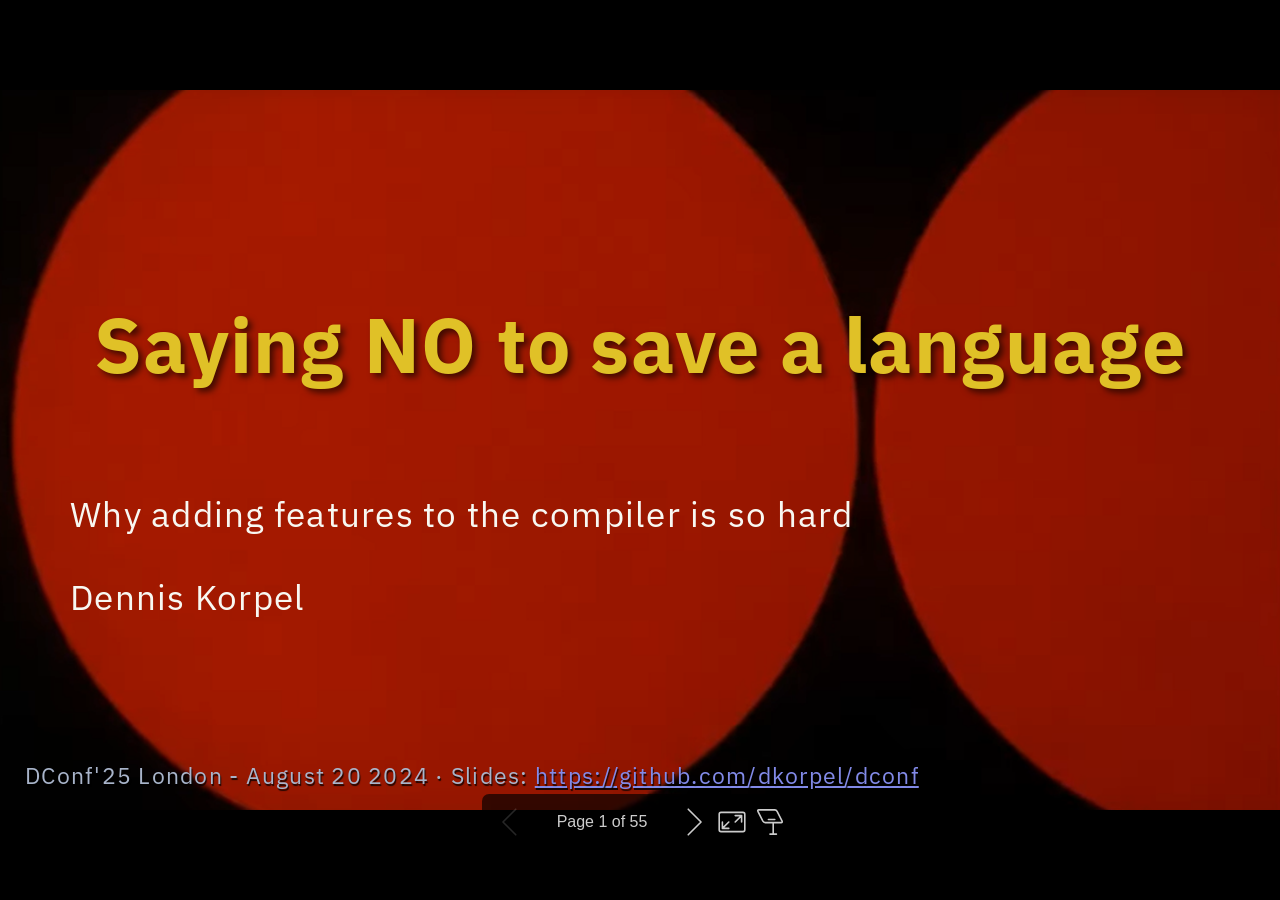
==== commit cbab1348: "Add dconf25 talk" ====
--- a/docs/index.html
+++ b/docs/index.html
@@ -1,1204 +1,632 @@
-<!DOCTYPE html><html lang="en-US"><head><title>Avoid the Garbage Collector in 80 lines</title><meta property="og:title" content="Avoid the Garbage Collector in 80 lines"><meta charset="UTF-8"><meta name="viewport" content="width=device-width,height=device-height,initial-scale=1.0"><meta name="apple-mobile-web-app-capable" content="yes"><meta http-equiv="X-UA-Compatible" content="ie=edge"><meta property="og:type" content="website"><meta name="twitter:card" content="summary"><style>@media screen{body[data-bespoke-view=""] .bespoke-marp-parent>.bespoke-marp-osc>button,body[data-bespoke-view=next] .bespoke-marp-parent>.bespoke-marp-osc>button,body[data-bespoke-view=presenter] .bespoke-marp-presenter-container .bespoke-marp-presenter-info-container button,body[data-bespoke-view=presenter] .bespoke-marp-presenter-container .bespoke-marp-presenter-note-container button{-webkit-tap-highlight-color:transparent;-webkit-appearance:none;appearance:none;background-color:transparent;border:0;color:inherit;cursor:pointer;font-size:inherit;opacity:.8;outline:none;padding:0;transition:opacity .2s linear}body[data-bespoke-view=""] .bespoke-marp-parent>.bespoke-marp-osc>button:disabled,body[data-bespoke-view=next] .bespoke-marp-parent>.bespoke-marp-osc>button:disabled,body[data-bespoke-view=presenter] .bespoke-marp-presenter-container .bespoke-marp-presenter-info-container button:disabled,body[data-bespoke-view=presenter] .bespoke-marp-presenter-container .bespoke-marp-presenter-note-container button:disabled{cursor:not-allowed;opacity:.15!important}body[data-bespoke-view=""] .bespoke-marp-parent>.bespoke-marp-osc>button:hover,body[data-bespoke-view=next] .bespoke-marp-parent>.bespoke-marp-osc>button:hover,body[data-bespoke-view=presenter] .bespoke-marp-presenter-container .bespoke-marp-presenter-info-container button:hover,body[data-bespoke-view=presenter] .bespoke-marp-presenter-container .bespoke-marp-presenter-note-container button:hover{opacity:1}body[data-bespoke-view=""] .bespoke-marp-parent>.bespoke-marp-osc>button:hover:active,body[data-bespoke-view=next] .bespoke-marp-parent>.bespoke-marp-osc>button:hover:active,body[data-bespoke-view=presenter] .bespoke-marp-presenter-container .bespoke-marp-presenter-info-container button:hover:active,body[data-bespoke-view=presenter] .bespoke-marp-presenter-container .bespoke-marp-presenter-note-container button:hover:active{opacity:.6}body[data-bespoke-view=""] .bespoke-marp-parent>.bespoke-marp-osc>button:hover:not(:disabled),body[data-bespoke-view=next] .bespoke-marp-parent>.bespoke-marp-osc>button:hover:not(:disabled),body[data-bespoke-view=presenter] .bespoke-marp-presenter-container .bespoke-marp-presenter-info-container button:hover:not(:disabled),body[data-bespoke-view=presenter] .bespoke-marp-presenter-container .bespoke-marp-presenter-note-container button:hover:not(:disabled){transition:none}body[data-bespoke-view=""] .bespoke-marp-parent>.bespoke-marp-osc>button[data-bespoke-marp-osc=prev],body[data-bespoke-view=next] .bespoke-marp-parent>.bespoke-marp-osc>button[data-bespoke-marp-osc=prev],body[data-bespoke-view=presenter] .bespoke-marp-presenter-container .bespoke-marp-presenter-info-container button.bespoke-marp-presenter-info-page-prev{background:transparent url("[data-uri]") no-repeat 50%;background-size:contain;overflow:hidden;text-indent:100%;white-space:nowrap}body[data-bespoke-view=""] .bespoke-marp-parent>.bespoke-marp-osc>button[data-bespoke-marp-osc=next],body[data-bespoke-view=next] .bespoke-marp-parent>.bespoke-marp-osc>button[data-bespoke-marp-osc=next],body[data-bespoke-view=presenter] .bespoke-marp-presenter-container .bespoke-marp-presenter-info-container button.bespoke-marp-presenter-info-page-next{background:transparent url("[data-uri]") no-repeat 50%;background-size:contain;overflow:hidden;text-indent:100%;white-space:nowrap}body[data-bespoke-view=""] .bespoke-marp-parent>.bespoke-marp-osc>button[data-bespoke-marp-osc=fullscreen],body[data-bespoke-view=next] .bespoke-marp-parent>.bespoke-marp-osc>button[data-bespoke-marp-osc=fullscreen]{background:transparent url("[data-uri]") no-repeat 50%;background-size:contain;overflow:hidden;text-indent:100%;white-space:nowrap}body[data-bespoke-view=""] .bespoke-marp-parent>.bespoke-marp-osc>button.exit[data-bespoke-marp-osc=fullscreen],body[data-bespoke-view=next] .bespoke-marp-parent>.bespoke-marp-osc>button.exit[data-bespoke-marp-osc=fullscreen]{background-image:url("[data-uri]")}body[data-bespoke-view=""] .bespoke-marp-parent>.bespoke-marp-osc>button[data-bespoke-marp-osc=presenter],body[data-bespoke-view=next] .bespoke-marp-parent>.bespoke-marp-osc>button[data-bespoke-marp-osc=presenter]{background:transparent url("[data-uri]") no-repeat 50%;background-size:contain;overflow:hidden;text-indent:100%;white-space:nowrap}body[data-bespoke-view=presenter] .bespoke-marp-presenter-container .bespoke-marp-presenter-note-container button.bespoke-marp-presenter-note-bigger{background:transparent url("[data-uri]") no-repeat 50%;background-size:contain;overflow:hidden;text-indent:100%;white-space:nowrap}body[data-bespoke-view=presenter] .bespoke-marp-presenter-container .bespoke-marp-presenter-note-container button.bespoke-marp-presenter-note-smaller{background:transparent url("[data-uri]") no-repeat 50%;background-size:contain;overflow:hidden;text-indent:100%;white-space:nowrap}}@keyframes __bespoke_marp_transition_reduced_outgoing__{0%{opacity:1}to{opacity:0}}@keyframes __bespoke_marp_transition_reduced_incoming__{0%{mix-blend-mode:plus-lighter;opacity:0}to{mix-blend-mode:plus-lighter;opacity:1}}.bespoke-marp-note,.bespoke-marp-osc,.bespoke-progress-parent{display:none;transition:none}@media screen{::view-transition-group(*){animation-duration:var(--marp-bespoke-transition-animation-duration,.5s);animation-timing-function:ease}::view-transition-new(*),::view-transition-old(*){animation-delay:0s;animation-direction:var(--marp-bespoke-transition-animation-direction,normal);animation-duration:var(--marp-bespoke-transition-animation-duration,.5s);animation-fill-mode:both;animation-name:var(--marp-bespoke-transition-animation-name,var(--marp-bespoke-transition-animation-name-fallback,__bespoke_marp_transition_no_animation__));mix-blend-mode:normal}::view-transition-old(*){--marp-bespoke-transition-animation-name-fallback:__bespoke_marp_transition_reduced_outgoing__;animation-timing-function:ease}::view-transition-new(*){--marp-bespoke-transition-animation-name-fallback:__bespoke_marp_transition_reduced_incoming__;animation-timing-function:ease}::view-transition-new(root),::view-transition-old(root){animation-timing-function:linear}::view-transition-new(__bespoke_marp_transition_osc__),::view-transition-old(__bespoke_marp_transition_osc__){animation-duration:0s!important;animation-name:__bespoke_marp_transition_osc__!important}::view-transition-new(__bespoke_marp_transition_osc__){opacity:0!important}.bespoke-marp-transition-warming-up::view-transition-group(*),.bespoke-marp-transition-warming-up::view-transition-new(*),.bespoke-marp-transition-warming-up::view-transition-old(*){animation-play-state:paused!important}body,html{height:100%;margin:0}body{background:#000;overflow:hidden}svg.bespoke-marp-slide{content-visibility:hidden;opacity:0;pointer-events:none;z-index:-1}svg.bespoke-marp-slide:not(.bespoke-marp-active) *{view-transition-name:none!important}svg.bespoke-marp-slide.bespoke-marp-active{content-visibility:visible;opacity:1;pointer-events:auto;z-index:0}svg.bespoke-marp-slide.bespoke-marp-active.bespoke-marp-active-ready *{animation-name:__bespoke_marp__!important}@supports not (content-visibility:hidden){svg.bespoke-marp-slide[data-bespoke-marp-load=hideable]{display:none}svg.bespoke-marp-slide[data-bespoke-marp-load=hideable].bespoke-marp-active{display:block}}}@media screen and (prefers-reduced-motion:reduce){svg.bespoke-marp-slide *{view-transition-name:none!important}}@media screen{[data-bespoke-marp-fragment=inactive]{visibility:hidden}body[data-bespoke-view=""] .bespoke-marp-parent,body[data-bespoke-view=next] .bespoke-marp-parent{inset:0;position:absolute}body[data-bespoke-view=""] .bespoke-marp-parent>.bespoke-marp-osc,body[data-bespoke-view=next] .bespoke-marp-parent>.bespoke-marp-osc{view-transition-name:__bespoke_marp_transition_osc__;background:rgba(0,0,0,.65);border-radius:7px;bottom:50px;color:#fff;contain:paint;display:block;font-family:Helvetica,Arial,sans-serif;font-size:16px;left:50%;line-height:0;opacity:1;padding:12px;position:absolute;touch-action:manipulation;transform:translateX(-50%);transition:opacity .2s linear;-webkit-user-select:none;user-select:none;white-space:nowrap;will-change:transform;z-index:1}body[data-bespoke-view=""] .bespoke-marp-parent>.bespoke-marp-osc>*,body[data-bespoke-view=next] .bespoke-marp-parent>.bespoke-marp-osc>*{margin-left:6px}body[data-bespoke-view=""] .bespoke-marp-parent>.bespoke-marp-osc>:first-child,body[data-bespoke-view=next] .bespoke-marp-parent>.bespoke-marp-osc>:first-child{margin-left:0}body[data-bespoke-view=""] .bespoke-marp-parent>.bespoke-marp-osc>span,body[data-bespoke-view=next] .bespoke-marp-parent>.bespoke-marp-osc>span{opacity:.8}body[data-bespoke-view=""] .bespoke-marp-parent>.bespoke-marp-osc>span[data-bespoke-marp-osc=page],body[data-bespoke-view=next] .bespoke-marp-parent>.bespoke-marp-osc>span[data-bespoke-marp-osc=page]{display:inline-block;min-width:140px;text-align:center}body[data-bespoke-view=""] .bespoke-marp-parent>.bespoke-marp-osc>button[data-bespoke-marp-osc=fullscreen],body[data-bespoke-view=""] .bespoke-marp-parent>.bespoke-marp-osc>button[data-bespoke-marp-osc=next],body[data-bespoke-view=""] .bespoke-marp-parent>.bespoke-marp-osc>button[data-bespoke-marp-osc=presenter],body[data-bespoke-view=""] .bespoke-marp-parent>.bespoke-marp-osc>button[data-bespoke-marp-osc=prev],body[data-bespoke-view=next] .bespoke-marp-parent>.bespoke-marp-osc>button[data-bespoke-marp-osc=fullscreen],body[data-bespoke-view=next] .bespoke-marp-parent>.bespoke-marp-osc>button[data-bespoke-marp-osc=next],body[data-bespoke-view=next] .bespoke-marp-parent>.bespoke-marp-osc>button[data-bespoke-marp-osc=presenter],body[data-bespoke-view=next] .bespoke-marp-parent>.bespoke-marp-osc>button[data-bespoke-marp-osc=prev]{height:32px;line-height:32px;width:32px}body[data-bespoke-view=""] .bespoke-marp-parent.bespoke-marp-inactive,body[data-bespoke-view=next] .bespoke-marp-parent.bespoke-marp-inactive{cursor:none}body[data-bespoke-view=""] .bespoke-marp-parent.bespoke-marp-inactive>.bespoke-marp-osc,body[data-bespoke-view=next] .bespoke-marp-parent.bespoke-marp-inactive>.bespoke-marp-osc{opacity:0;pointer-events:none}body[data-bespoke-view=""] svg.bespoke-marp-slide,body[data-bespoke-view=next] svg.bespoke-marp-slide{height:100%;left:0;position:absolute;top:0;width:100%}body[data-bespoke-view=""] .bespoke-progress-parent{background:#222;display:flex;height:5px;width:100%}body[data-bespoke-view=""] .bespoke-progress-parent+.bespoke-marp-parent{top:5px}body[data-bespoke-view=""] .bespoke-progress-parent .bespoke-progress-bar{background:#0288d1;flex:0 0 0;transition:flex-basis .2s cubic-bezier(0,1,1,1)}body[data-bespoke-view=next]{background:transparent}body[data-bespoke-view=presenter]{background:#161616}body[data-bespoke-view=presenter] .bespoke-marp-presenter-container{display:grid;font-family:Helvetica,Arial,sans-serif;grid-template:"current dragbar next" minmax(140px,1fr) "current dragbar note" 2fr "info    dragbar note" 3em;grid-template-columns:minmax(3px,var(--bespoke-marp-presenter-split-ratio,66%)) 0 minmax(3px,1fr);height:100%;left:0;position:absolute;top:0;width:100%}body[data-bespoke-view=presenter] .bespoke-marp-presenter-container .bespoke-marp-parent{grid-area:current;overflow:hidden;position:relative}body[data-bespoke-view=presenter] .bespoke-marp-presenter-container .bespoke-marp-parent svg.bespoke-marp-slide{height:calc(100% - 40px);left:20px;pointer-events:none;position:absolute;top:20px;-webkit-user-select:none;user-select:none;width:calc(100% - 40px)}body[data-bespoke-view=presenter] .bespoke-marp-presenter-container .bespoke-marp-parent svg.bespoke-marp-slide.bespoke-marp-active{filter:drop-shadow(0 3px 10px rgba(0,0,0,.5))}body[data-bespoke-view=presenter] .bespoke-marp-presenter-container .bespoke-marp-presenter-dragbar-container{background:#0288d1;cursor:col-resize;grid-area:dragbar;margin-left:-3px;opacity:0;position:relative;transition:opacity .4s linear .1s;width:6px;z-index:10}body[data-bespoke-view=presenter] .bespoke-marp-presenter-container .bespoke-marp-presenter-dragbar-container:hover{opacity:1}body[data-bespoke-view=presenter] .bespoke-marp-presenter-container .bespoke-marp-presenter-dragbar-container.active{opacity:1;transition-delay:0s}body[data-bespoke-view=presenter] .bespoke-marp-presenter-container .bespoke-marp-presenter-next-container{background:#222;cursor:pointer;display:none;grid-area:next;overflow:hidden;position:relative}body[data-bespoke-view=presenter] .bespoke-marp-presenter-container .bespoke-marp-presenter-next-container.active{display:block}body[data-bespoke-view=presenter] .bespoke-marp-presenter-container .bespoke-marp-presenter-next-container iframe.bespoke-marp-presenter-next{background:transparent;border:0;display:block;filter:drop-shadow(0 3px 10px rgba(0,0,0,.5));height:calc(100% - 40px);left:20px;pointer-events:none;position:absolute;top:20px;-webkit-user-select:none;user-select:none;width:calc(100% - 40px)}body[data-bespoke-view=presenter] .bespoke-marp-presenter-container .bespoke-marp-presenter-note-container{background:#222;color:#eee;grid-area:note;position:relative;z-index:1}body[data-bespoke-view=presenter] .bespoke-marp-presenter-container .bespoke-marp-presenter-note-container button{height:1.5em;line-height:1.5em;width:1.5em}body[data-bespoke-view=presenter] .bespoke-marp-presenter-container .bespoke-marp-presenter-note-container .bespoke-marp-presenter-note-wrapper{display:block;inset:0;position:absolute}body[data-bespoke-view=presenter] .bespoke-marp-presenter-container .bespoke-marp-presenter-note-container .bespoke-marp-presenter-note-buttons{background:rgba(0,0,0,.65);border-radius:4px;bottom:0;display:flex;gap:4px;margin:12px;opacity:0;padding:6px;pointer-events:none;position:absolute;right:0;transition:opacity .2s linear}body[data-bespoke-view=presenter] .bespoke-marp-presenter-container .bespoke-marp-presenter-note-container .bespoke-marp-presenter-note-buttons:focus-within,body[data-bespoke-view=presenter] .bespoke-marp-presenter-container .bespoke-marp-presenter-note-container .bespoke-marp-presenter-note-wrapper:focus-within+.bespoke-marp-presenter-note-buttons,body[data-bespoke-view=presenter] .bespoke-marp-presenter-container .bespoke-marp-presenter-note-container:hover .bespoke-marp-presenter-note-buttons{opacity:1;pointer-events:auto}body[data-bespoke-view=presenter] .bespoke-marp-presenter-container .bespoke-marp-presenter-note-container .bespoke-marp-note{word-wrap:break-word;box-sizing:border-box;font-size:calc(1.1em*var(--bespoke-marp-note-font-scale, 1));height:calc(100% - 40px);margin:20px;overflow:auto;padding-right:3px;scrollbar-color:hsla(0,0%,93%,.5) transparent;scrollbar-width:thin;white-space:pre-wrap;width:calc(100% - 40px)}body[data-bespoke-view=presenter] .bespoke-marp-presenter-container .bespoke-marp-presenter-note-container .bespoke-marp-note::-webkit-scrollbar{width:6px}body[data-bespoke-view=presenter] .bespoke-marp-presenter-container .bespoke-marp-presenter-note-container .bespoke-marp-note::-webkit-scrollbar-track{background:transparent}body[data-bespoke-view=presenter] .bespoke-marp-presenter-container .bespoke-marp-presenter-note-container .bespoke-marp-note::-webkit-scrollbar-thumb{background:hsla(0,0%,93%,.5);border-radius:6px}body[data-bespoke-view=presenter] .bespoke-marp-presenter-container .bespoke-marp-presenter-note-container .bespoke-marp-note:empty{pointer-events:none}body[data-bespoke-view=presenter] .bespoke-marp-presenter-container .bespoke-marp-presenter-note-container .bespoke-marp-note.active{display:block}body[data-bespoke-view=presenter] .bespoke-marp-presenter-container .bespoke-marp-presenter-note-container .bespoke-marp-note p:first-child{margin-top:0}body[data-bespoke-view=presenter] .bespoke-marp-presenter-container .bespoke-marp-presenter-note-container .bespoke-marp-note p:last-child{margin-bottom:0}body[data-bespoke-view=presenter] .bespoke-marp-presenter-container .bespoke-marp-presenter-info-container{align-items:center;box-sizing:border-box;color:#eee;display:flex;flex-wrap:nowrap;grid-area:info;justify-content:center;overflow:hidden;padding:0 10px}body[data-bespoke-view=presenter] .bespoke-marp-presenter-container .bespoke-marp-presenter-info-container .bespoke-marp-presenter-info-page,body[data-bespoke-view=presenter] .bespoke-marp-presenter-container .bespoke-marp-presenter-info-container .bespoke-marp-presenter-info-time,body[data-bespoke-view=presenter] .bespoke-marp-presenter-container .bespoke-marp-presenter-info-container .bespoke-marp-presenter-info-timer{box-sizing:border-box;display:block;padding:0 10px;white-space:nowrap;width:100%}body[data-bespoke-view=presenter] .bespoke-marp-presenter-container .bespoke-marp-presenter-info-container button{height:1.5em;line-height:1.5em;width:1.5em}body[data-bespoke-view=presenter] .bespoke-marp-presenter-container .bespoke-marp-presenter-info-container .bespoke-marp-presenter-info-page{order:2;text-align:center}body[data-bespoke-view=presenter] .bespoke-marp-presenter-container .bespoke-marp-presenter-info-container .bespoke-marp-presenter-info-page .bespoke-marp-presenter-info-page-text{display:inline-block;min-width:120px;text-align:center}body[data-bespoke-view=presenter] .bespoke-marp-presenter-container .bespoke-marp-presenter-info-container .bespoke-marp-presenter-info-time{color:#999;order:1;text-align:left}body[data-bespoke-view=presenter] .bespoke-marp-presenter-container .bespoke-marp-presenter-info-container .bespoke-marp-presenter-info-timer{color:#999;order:3;text-align:right}body[data-bespoke-view=presenter] .bespoke-marp-presenter-container .bespoke-marp-presenter-info-container .bespoke-marp-presenter-info-timer:hover{cursor:pointer}}@media print{.bespoke-marp-presenter-info-container,.bespoke-marp-presenter-next-container,.bespoke-marp-presenter-note-container{display:none}}</style><style>div#\:\$p>svg>foreignObject>section{width:1280px;height:720px;box-sizing:border-box;overflow:hidden;position:relative;scroll-snap-align:center center}div#\:\$p>svg>foreignObject>section:after{bottom:0;content:attr(data-marpit-pagination);padding:inherit;pointer-events:none;position:absolute;right:0}div#\:\$p>svg>foreignObject>section:not([data-marpit-pagination]):after{display:none}/* Normalization */div#\:\$p>svg>foreignObject>section :is(h1,marp-h1){font-size:2em;margin:0.67em 0}div#\:\$p>svg>foreignObject>section video::-webkit-media-controls{will-change:transform}@page{size:1280px 720px;margin:0}@media print{body,html{background-color:#fff;margin:0;page-break-inside:avoid;break-inside:avoid-page}div#\:\$p>svg>foreignObject>section{page-break-before:always;break-before:page}div#\:\$p>svg>foreignObject>section,div#\:\$p>svg>foreignObject>section *{-webkit-print-color-adjust:exact!important;animation-delay:0s!important;animation-duration:0s!important;color-adjust:exact!important;transition:none!important}div#\:\$p>svg[data-marpit-svg]{display:block;height:100vh;width:100vw}}div#\:\$p>svg>foreignObject>:where(section){container-type:size}div#\:\$p>svg>foreignObject>section mjx-container[jax=SVG]{direction:ltr}div#\:\$p>svg>foreignObject>section mjx-container[jax=SVG]>svg{overflow:visible;min-height:1px;min-width:1px}div#\:\$p>svg>foreignObject>section mjx-container[jax=SVG]>svg a{fill:blue;stroke:blue}div#\:\$p>svg>foreignObject>section mjx-container[jax=SVG][display=true]{display:block;text-align:center;margin:1em 0}div#\:\$p>svg>foreignObject>section mjx-container[jax=SVG][display=true][width=full]{display:flex}div#\:\$p>svg>foreignObject>section mjx-container[jax=SVG][justify=left]{text-align:left}div#\:\$p>svg>foreignObject>section mjx-container[jax=SVG][justify=right]{text-align:right}div#\:\$p>svg>foreignObject>section g[data-mml-node=merror]>g{fill:red;stroke:red}div#\:\$p>svg>foreignObject>section g[data-mml-node=merror]>rect[data-background]{fill:yellow;stroke:none}div#\:\$p>svg>foreignObject>section g[data-mml-node=mtable]>line[data-line],div#\:\$p>svg>foreignObject>section svg[data-table]>g>line[data-line]{stroke-width:70px;fill:none}div#\:\$p>svg>foreignObject>section g[data-mml-node=mtable]>rect[data-frame],div#\:\$p>svg>foreignObject>section svg[data-table]>g>rect[data-frame]{stroke-width:70px;fill:none}div#\:\$p>svg>foreignObject>section g[data-mml-node=mtable]>.mjx-dashed,div#\:\$p>svg>foreignObject>section svg[data-table]>g>.mjx-dashed{stroke-dasharray:140}div#\:\$p>svg>foreignObject>section g[data-mml-node=mtable]>.mjx-dotted,div#\:\$p>svg>foreignObject>section svg[data-table]>g>.mjx-dotted{stroke-linecap:round;stroke-dasharray:0,140}div#\:\$p>svg>foreignObject>section g[data-mml-node=mtable]>g>svg{overflow:visible}div#\:\$p>svg>foreignObject>section [jax=SVG] mjx-tool{display:inline-block;position:relative;width:0;height:0}div#\:\$p>svg>foreignObject>section [jax=SVG] mjx-tool>mjx-tip{position:absolute;top:0;left:0}div#\:\$p>svg>foreignObject>section mjx-tool>mjx-tip{display:inline-block;padding:.2em;border:1px solid #888;font-size:70%;background-color:#F8F8F8;color:black;box-shadow:2px 2px 5px #AAAAAA}div#\:\$p>svg>foreignObject>section g[data-mml-node=maction][data-toggle]{cursor:pointer}div#\:\$p>svg>foreignObject>section mjx-status{display:block;position:fixed;left:1em;bottom:1em;min-width:25%;padding:.2em .4em;border:1px solid #888;font-size:90%;background-color:#F8F8F8;color:black}div#\:\$p>svg>foreignObject>section foreignObject[data-mjx-xml]{font-family:initial;line-height:normal;overflow:visible}div#\:\$p>svg>foreignObject>section mjx-container[jax=SVG] path[data-c],div#\:\$p>svg>foreignObject>section mjx-container[jax=SVG] use[data-c]{stroke-width:3}@media print{div#\:\$p>svg>foreignObject>section mjx-container[jax=SVG] path[data-c],div#\:\$p>svg>foreignObject>section mjx-container[jax=SVG] use[data-c]{stroke-width:0}}div#\:\$p>svg>foreignObject>section img[data-marp-twemoji]{background:transparent;height:1em;margin:0 .05em 0 .1em;vertical-align:-.1em;width:1em}
-/*!
- * Marp / Marpit Uncover theme
- *
- * @theme uncover
- * @author Yuki Hattori
+<!DOCTYPE html><html lang="en-US"><head><title>Why adding features to D is hard</title><meta property="og:title" content="Why adding features to D is hard"><meta charset="UTF-8"><meta name="viewport" content="width=device-width,height=device-height,initial-scale=1.0"><meta name="apple-mobile-web-app-capable" content="yes"><meta http-equiv="X-UA-Compatible" content="ie=edge"><meta property="og:type" content="website"><meta name="twitter:card" content="summary"><style>@media screen{body[data-bespoke-view=""] .bespoke-marp-parent>.bespoke-marp-osc>button,body[data-bespoke-view=next] .bespoke-marp-parent>.bespoke-marp-osc>button,body[data-bespoke-view=presenter] .bespoke-marp-presenter-container .bespoke-marp-presenter-info-container button,body[data-bespoke-view=presenter] .bespoke-marp-presenter-container .bespoke-marp-presenter-note-container button{appearance:none;background-color:initial;border:0;color:inherit;cursor:pointer;font-size:inherit;opacity:.8;outline:none;padding:0;transition:opacity .2s linear;-webkit-tap-highlight-color:transparent}body[data-bespoke-view=""] .bespoke-marp-parent>.bespoke-marp-osc>button:disabled,body[data-bespoke-view=next] .bespoke-marp-parent>.bespoke-marp-osc>button:disabled,body[data-bespoke-view=presenter] .bespoke-marp-presenter-container .bespoke-marp-presenter-info-container button:disabled,body[data-bespoke-view=presenter] .bespoke-marp-presenter-container .bespoke-marp-presenter-note-container button:disabled{cursor:not-allowed;opacity:.15!important}body[data-bespoke-view=""] .bespoke-marp-parent>.bespoke-marp-osc>button:hover,body[data-bespoke-view=next] .bespoke-marp-parent>.bespoke-marp-osc>button:hover,body[data-bespoke-view=presenter] .bespoke-marp-presenter-container .bespoke-marp-presenter-info-container button:hover,body[data-bespoke-view=presenter] .bespoke-marp-presenter-container .bespoke-marp-presenter-note-container button:hover{opacity:1}body[data-bespoke-view=""] .bespoke-marp-parent>.bespoke-marp-osc>button:hover:active,body[data-bespoke-view=next] .bespoke-marp-parent>.bespoke-marp-osc>button:hover:active,body[data-bespoke-view=presenter] .bespoke-marp-presenter-container .bespoke-marp-presenter-info-container button:hover:active,body[data-bespoke-view=presenter] .bespoke-marp-presenter-container .bespoke-marp-presenter-note-container button:hover:active{opacity:.6}body[data-bespoke-view=""] .bespoke-marp-parent>.bespoke-marp-osc>button:hover:not(:disabled),body[data-bespoke-view=next] .bespoke-marp-parent>.bespoke-marp-osc>button:hover:not(:disabled),body[data-bespoke-view=presenter] .bespoke-marp-presenter-container .bespoke-marp-presenter-info-container button:hover:not(:disabled),body[data-bespoke-view=presenter] .bespoke-marp-presenter-container .bespoke-marp-presenter-note-container button:hover:not(:disabled){transition:none}body[data-bespoke-view=""] .bespoke-marp-parent>.bespoke-marp-osc>button[data-bespoke-marp-osc=prev],body[data-bespoke-view=next] .bespoke-marp-parent>.bespoke-marp-osc>button[data-bespoke-marp-osc=prev],body[data-bespoke-view=presenter] .bespoke-marp-presenter-container .bespoke-marp-presenter-info-container button.bespoke-marp-presenter-info-page-prev{background:#0000 url("[data-uri]") no-repeat 50%;background-size:contain;overflow:hidden;text-indent:100%;white-space:nowrap}body[data-bespoke-view=""] .bespoke-marp-parent>.bespoke-marp-osc>button[data-bespoke-marp-osc=next],body[data-bespoke-view=next] .bespoke-marp-parent>.bespoke-marp-osc>button[data-bespoke-marp-osc=next],body[data-bespoke-view=presenter] .bespoke-marp-presenter-container .bespoke-marp-presenter-info-container button.bespoke-marp-presenter-info-page-next{background:#0000 url("[data-uri]") no-repeat 50%;background-size:contain;overflow:hidden;text-indent:100%;white-space:nowrap}body[data-bespoke-view=""] .bespoke-marp-parent>.bespoke-marp-osc>button[data-bespoke-marp-osc=fullscreen],body[data-bespoke-view=next] .bespoke-marp-parent>.bespoke-marp-osc>button[data-bespoke-marp-osc=fullscreen]{background:#0000 url("[data-uri]") no-repeat 50%;background-size:contain;overflow:hidden;text-indent:100%;white-space:nowrap}body[data-bespoke-view=""] .bespoke-marp-parent>.bespoke-marp-osc>button.exit[data-bespoke-marp-osc=fullscreen],body[data-bespoke-view=next] .bespoke-marp-parent>.bespoke-marp-osc>button.exit[data-bespoke-marp-osc=fullscreen]{background-image:url("[data-uri]")}body[data-bespoke-view=""] .bespoke-marp-parent>.bespoke-marp-osc>button[data-bespoke-marp-osc=presenter],body[data-bespoke-view=next] .bespoke-marp-parent>.bespoke-marp-osc>button[data-bespoke-marp-osc=presenter]{background:#0000 url("[data-uri]") no-repeat 50%;background-size:contain;overflow:hidden;text-indent:100%;white-space:nowrap}body[data-bespoke-view=presenter] .bespoke-marp-presenter-container .bespoke-marp-presenter-note-container button.bespoke-marp-presenter-note-bigger{background:#0000 url("[data-uri]") no-repeat 50%;background-size:contain;overflow:hidden;text-indent:100%;white-space:nowrap}body[data-bespoke-view=presenter] .bespoke-marp-presenter-container .bespoke-marp-presenter-note-container button.bespoke-marp-presenter-note-smaller{background:#0000 url("[data-uri]") no-repeat 50%;background-size:contain;overflow:hidden;text-indent:100%;white-space:nowrap}}@keyframes __bespoke_marp_transition_reduced_outgoing__{0%{opacity:1}to{opacity:0}}@keyframes __bespoke_marp_transition_reduced_incoming__{0%{mix-blend-mode:plus-lighter;opacity:0}to{mix-blend-mode:plus-lighter;opacity:1}}.bespoke-marp-note,.bespoke-marp-osc,.bespoke-progress-parent{display:none;transition:none}@media screen{::view-transition-group(*){animation-duration:var(--marp-bespoke-transition-animation-duration,.5s);animation-timing-function:ease}::view-transition-new(*),::view-transition-old(*){animation-delay:0s;animation-direction:var(--marp-bespoke-transition-animation-direction,normal);animation-duration:var(--marp-bespoke-transition-animation-duration,.5s);animation-fill-mode:both;animation-name:var(--marp-bespoke-transition-animation-name,var(--marp-bespoke-transition-animation-name-fallback,__bespoke_marp_transition_no_animation__));mix-blend-mode:normal}::view-transition-old(*){--marp-bespoke-transition-animation-name-fallback:__bespoke_marp_transition_reduced_outgoing__;animation-timing-function:ease}::view-transition-new(*){--marp-bespoke-transition-animation-name-fallback:__bespoke_marp_transition_reduced_incoming__;animation-timing-function:ease}::view-transition-new(root),::view-transition-old(root){animation-timing-function:linear}::view-transition-new(__bespoke_marp_transition_osc__),::view-transition-old(__bespoke_marp_transition_osc__){animation-duration:0s!important;animation-name:__bespoke_marp_transition_osc__!important}::view-transition-new(__bespoke_marp_transition_osc__){opacity:0!important}.bespoke-marp-transition-warming-up::view-transition-group(*),.bespoke-marp-transition-warming-up::view-transition-new(*),.bespoke-marp-transition-warming-up::view-transition-old(*){animation-play-state:paused!important}body,html{height:100%;margin:0}body{background:#000;overflow:hidden}svg.bespoke-marp-slide{content-visibility:hidden;opacity:0;pointer-events:none;z-index:-1}svg.bespoke-marp-slide:not(.bespoke-marp-active) *{view-transition-name:none!important}svg.bespoke-marp-slide.bespoke-marp-active{content-visibility:visible;opacity:1;pointer-events:auto;z-index:0}svg.bespoke-marp-slide.bespoke-marp-active.bespoke-marp-active-ready *{animation-name:__bespoke_marp__!important}@supports not (content-visibility:hidden){svg.bespoke-marp-slide[data-bespoke-marp-load=hideable]{display:none}svg.bespoke-marp-slide[data-bespoke-marp-load=hideable].bespoke-marp-active{display:block}}}@media screen and (prefers-reduced-motion:reduce){svg.bespoke-marp-slide *{view-transition-name:none!important}}@media screen{[data-bespoke-marp-fragment=inactive]{visibility:hidden}body[data-bespoke-view=""] .bespoke-marp-parent,body[data-bespoke-view=next] .bespoke-marp-parent{inset:0;position:absolute}body[data-bespoke-view=""] .bespoke-marp-parent>.bespoke-marp-osc,body[data-bespoke-view=next] .bespoke-marp-parent>.bespoke-marp-osc{background:#000000a6;border-radius:7px;bottom:50px;color:#fff;contain:paint;display:block;font-family:Helvetica,Arial,sans-serif;font-size:16px;left:50%;line-height:0;opacity:1;padding:12px;position:absolute;touch-action:manipulation;transform:translateX(-50%);transition:opacity .2s linear;-webkit-user-select:none;user-select:none;white-space:nowrap;will-change:transform;z-index:1;view-transition-name:__bespoke_marp_transition_osc__}body[data-bespoke-view=""] .bespoke-marp-parent>.bespoke-marp-osc>*,body[data-bespoke-view=next] .bespoke-marp-parent>.bespoke-marp-osc>*{margin-left:6px}body[data-bespoke-view=""] .bespoke-marp-parent>.bespoke-marp-osc>:first-child,body[data-bespoke-view=next] .bespoke-marp-parent>.bespoke-marp-osc>:first-child{margin-left:0}body[data-bespoke-view=""] .bespoke-marp-parent>.bespoke-marp-osc>span,body[data-bespoke-view=next] .bespoke-marp-parent>.bespoke-marp-osc>span{opacity:.8}body[data-bespoke-view=""] .bespoke-marp-parent>.bespoke-marp-osc>span[data-bespoke-marp-osc=page],body[data-bespoke-view=next] .bespoke-marp-parent>.bespoke-marp-osc>span[data-bespoke-marp-osc=page]{display:inline-block;min-width:140px;text-align:center}body[data-bespoke-view=""] .bespoke-marp-parent>.bespoke-marp-osc>button[data-bespoke-marp-osc=fullscreen],body[data-bespoke-view=""] .bespoke-marp-parent>.bespoke-marp-osc>button[data-bespoke-marp-osc=next],body[data-bespoke-view=""] .bespoke-marp-parent>.bespoke-marp-osc>button[data-bespoke-marp-osc=presenter],body[data-bespoke-view=""] .bespoke-marp-parent>.bespoke-marp-osc>button[data-bespoke-marp-osc=prev],body[data-bespoke-view=next] .bespoke-marp-parent>.bespoke-marp-osc>button[data-bespoke-marp-osc=fullscreen],body[data-bespoke-view=next] .bespoke-marp-parent>.bespoke-marp-osc>button[data-bespoke-marp-osc=next],body[data-bespoke-view=next] .bespoke-marp-parent>.bespoke-marp-osc>button[data-bespoke-marp-osc=presenter],body[data-bespoke-view=next] .bespoke-marp-parent>.bespoke-marp-osc>button[data-bespoke-marp-osc=prev]{height:32px;line-height:32px;width:32px}body[data-bespoke-view=""] .bespoke-marp-parent.bespoke-marp-inactive,body[data-bespoke-view=next] .bespoke-marp-parent.bespoke-marp-inactive{cursor:none}body[data-bespoke-view=""] .bespoke-marp-parent.bespoke-marp-inactive>.bespoke-marp-osc,body[data-bespoke-view=next] .bespoke-marp-parent.bespoke-marp-inactive>.bespoke-marp-osc{opacity:0;pointer-events:none}body[data-bespoke-view=""] svg.bespoke-marp-slide,body[data-bespoke-view=next] svg.bespoke-marp-slide{height:100%;left:0;position:absolute;top:0;width:100%}body[data-bespoke-view=""] .bespoke-progress-parent{background:#222;display:flex;height:5px;width:100%}body[data-bespoke-view=""] .bespoke-progress-parent+.bespoke-marp-parent{top:5px}body[data-bespoke-view=""] .bespoke-progress-parent .bespoke-progress-bar{background:#0288d1;flex:0 0 0;transition:flex-basis .2s cubic-bezier(0,1,1,1)}body[data-bespoke-view=next]{background:#0000}body[data-bespoke-view=presenter]{background:#161616}body[data-bespoke-view=presenter] .bespoke-marp-presenter-container{display:grid;font-family:Helvetica,Arial,sans-serif;grid-template:"current dragbar next" minmax(140px,1fr) "current dragbar note" 2fr "info    dragbar note" 3em;grid-template-columns:minmax(3px,var(--bespoke-marp-presenter-split-ratio,66%)) 0 minmax(3px,1fr);height:100%;left:0;position:absolute;top:0;width:100%}body[data-bespoke-view=presenter] .bespoke-marp-presenter-container .bespoke-marp-parent{grid-area:current;overflow:hidden;position:relative}body[data-bespoke-view=presenter] .bespoke-marp-presenter-container .bespoke-marp-parent svg.bespoke-marp-slide{height:calc(100% - 40px);left:20px;pointer-events:none;position:absolute;top:20px;-webkit-user-select:none;user-select:none;width:calc(100% - 40px)}body[data-bespoke-view=presenter] .bespoke-marp-presenter-container .bespoke-marp-parent svg.bespoke-marp-slide.bespoke-marp-active{filter:drop-shadow(0 3px 10px rgba(0,0,0,.5))}body[data-bespoke-view=presenter] .bespoke-marp-presenter-container .bespoke-marp-presenter-dragbar-container{background:#0288d1;cursor:col-resize;grid-area:dragbar;margin-left:-3px;opacity:0;position:relative;transition:opacity .4s linear .1s;width:6px;z-index:10}body[data-bespoke-view=presenter] .bespoke-marp-presenter-container .bespoke-marp-presenter-dragbar-container:hover{opacity:1}body[data-bespoke-view=presenter] .bespoke-marp-presenter-container .bespoke-marp-presenter-dragbar-container.active{opacity:1;transition-delay:0s}body[data-bespoke-view=presenter] .bespoke-marp-presenter-container .bespoke-marp-presenter-next-container{background:#222;cursor:pointer;display:none;grid-area:next;overflow:hidden;position:relative}body[data-bespoke-view=presenter] .bespoke-marp-presenter-container .bespoke-marp-presenter-next-container.active{display:block}body[data-bespoke-view=presenter] .bespoke-marp-presenter-container .bespoke-marp-presenter-next-container iframe.bespoke-marp-presenter-next{background:#0000;border:0;display:block;filter:drop-shadow(0 3px 10px rgba(0,0,0,.5));height:calc(100% - 40px);left:20px;pointer-events:none;position:absolute;top:20px;-webkit-user-select:none;user-select:none;width:calc(100% - 40px)}body[data-bespoke-view=presenter] .bespoke-marp-presenter-container .bespoke-marp-presenter-note-container{background:#222;color:#eee;grid-area:note;position:relative;z-index:1}body[data-bespoke-view=presenter] .bespoke-marp-presenter-container .bespoke-marp-presenter-note-container button{height:1.5em;line-height:1.5em;width:1.5em}body[data-bespoke-view=presenter] .bespoke-marp-presenter-container .bespoke-marp-presenter-note-container .bespoke-marp-presenter-note-wrapper{display:block;inset:0;position:absolute}body[data-bespoke-view=presenter] .bespoke-marp-presenter-container .bespoke-marp-presenter-note-container .bespoke-marp-presenter-note-buttons{background:#000000a6;border-radius:4px;bottom:0;display:flex;gap:4px;margin:12px;opacity:0;padding:6px;pointer-events:none;position:absolute;right:0;transition:opacity .2s linear}body[data-bespoke-view=presenter] .bespoke-marp-presenter-container .bespoke-marp-presenter-note-container .bespoke-marp-presenter-note-buttons:focus-within,body[data-bespoke-view=presenter] .bespoke-marp-presenter-container .bespoke-marp-presenter-note-container .bespoke-marp-presenter-note-wrapper:focus-within+.bespoke-marp-presenter-note-buttons,body[data-bespoke-view=presenter] .bespoke-marp-presenter-container .bespoke-marp-presenter-note-container:hover .bespoke-marp-presenter-note-buttons{opacity:1;pointer-events:auto}body[data-bespoke-view=presenter] .bespoke-marp-presenter-container .bespoke-marp-presenter-note-container .bespoke-marp-note{box-sizing:border-box;font-size:calc(1.1em*var(--bespoke-marp-note-font-scale, 1));height:calc(100% - 40px);margin:20px;overflow:auto;padding-right:3px;white-space:pre-wrap;width:calc(100% - 40px);word-wrap:break-word;scrollbar-color:#eeeeee80 #0000;scrollbar-width:thin}body[data-bespoke-view=presenter] .bespoke-marp-presenter-container .bespoke-marp-presenter-note-container .bespoke-marp-note::-webkit-scrollbar{width:6px}body[data-bespoke-view=presenter] .bespoke-marp-presenter-container .bespoke-marp-presenter-note-container .bespoke-marp-note::-webkit-scrollbar-track{background:#0000}body[data-bespoke-view=presenter] .bespoke-marp-presenter-container .bespoke-marp-presenter-note-container .bespoke-marp-note::-webkit-scrollbar-thumb{background:#eeeeee80;border-radius:6px}body[data-bespoke-view=presenter] .bespoke-marp-presenter-container .bespoke-marp-presenter-note-container .bespoke-marp-note:empty{pointer-events:none}body[data-bespoke-view=presenter] .bespoke-marp-presenter-container .bespoke-marp-presenter-note-container .bespoke-marp-note.active{display:block}body[data-bespoke-view=presenter] .bespoke-marp-presenter-container .bespoke-marp-presenter-note-container .bespoke-marp-note p:first-child{margin-top:0}body[data-bespoke-view=presenter] .bespoke-marp-presenter-container .bespoke-marp-presenter-note-container .bespoke-marp-note p:last-child{margin-bottom:0}body[data-bespoke-view=presenter] .bespoke-marp-presenter-container .bespoke-marp-presenter-info-container{align-items:center;box-sizing:border-box;color:#eee;display:flex;flex-wrap:nowrap;grid-area:info;justify-content:center;overflow:hidden;padding:0 10px}body[data-bespoke-view=presenter] .bespoke-marp-presenter-container .bespoke-marp-presenter-info-container .bespoke-marp-presenter-info-page,body[data-bespoke-view=presenter] .bespoke-marp-presenter-container .bespoke-marp-presenter-info-container .bespoke-marp-presenter-info-time,body[data-bespoke-view=presenter] .bespoke-marp-presenter-container .bespoke-marp-presenter-info-container .bespoke-marp-presenter-info-timer{box-sizing:border-box;display:block;padding:0 10px;white-space:nowrap;width:100%}body[data-bespoke-view=presenter] .bespoke-marp-presenter-container .bespoke-marp-presenter-info-container button{height:1.5em;line-height:1.5em;width:1.5em}body[data-bespoke-view=presenter] .bespoke-marp-presenter-container .bespoke-marp-presenter-info-container .bespoke-marp-presenter-info-page{order:2;text-align:center}body[data-bespoke-view=presenter] .bespoke-marp-presenter-container .bespoke-marp-presenter-info-container .bespoke-marp-presenter-info-page .bespoke-marp-presenter-info-page-text{display:inline-block;min-width:120px;text-align:center}body[data-bespoke-view=presenter] .bespoke-marp-presenter-container .bespoke-marp-presenter-info-container .bespoke-marp-presenter-info-time{color:#999;order:1;text-align:left}body[data-bespoke-view=presenter] .bespoke-marp-presenter-container .bespoke-marp-presenter-info-container .bespoke-marp-presenter-info-timer{color:#999;order:3;text-align:right}body[data-bespoke-view=presenter] .bespoke-marp-presenter-container .bespoke-marp-presenter-info-container .bespoke-marp-presenter-info-timer:hover{cursor:pointer}}@media print{.bespoke-marp-presenter-info-container,.bespoke-marp-presenter-next-container,.bespoke-marp-presenter-note-container{display:none}}</style><style>@charset "UTF-8";@import url("https://fonts.googleapis.com/css?family=Lato:400,900|IBM+Plex+Sans:400,700");div#\:\$p > svg > foreignObject > section{width:1280px;height:720px;box-sizing:border-box;overflow:hidden;position:relative;scroll-snap-align:center center;-webkit-text-size-adjust:100%;text-size-adjust:100%}div#\:\$p > svg > foreignObject > section::after{bottom:0;content:attr(data-marpit-pagination);padding:inherit;pointer-events:none;position:absolute;right:0}div#\:\$p > svg > foreignObject > section:not([data-marpit-pagination])::after{display:none}div#\:\$p > svg > foreignObject > section :is(h1, marp-h1){font-size:2em;margin-block:0.67em}div#\:\$p > svg > foreignObject > section video::-webkit-media-controls{will-change:transform}@page {size:1280px 720px;margin:0}@media print{html, body{background-color:#fff;margin:0;page-break-inside:avoid;break-inside:avoid-page}div#\:\$p > svg > foreignObject > section{page-break-before:always;break-before:page}div#\:\$p > svg > foreignObject > section, div#\:\$p > svg > foreignObject > section *{-webkit-print-color-adjust:exact!important;animation-delay:0s!important;animation-duration:0s!important;color-adjust:exact!important;print-color-adjust:exact!important;transition:none!important}div#\:\$p > svg[data-marpit-svg]{display:block;height:100vh;width:100vw}}div#\:\$p > svg > foreignObject > :where(section){container-type:size}div#\:\$p > svg > foreignObject > section img[data-marp-twemoji]{background:transparent;height:1em;margin:0 .05em 0 .1em;vertical-align:-.1em;width:1em}/*!
+ * Marp Dracula theme.
+ * @theme dracula
+ * @author Daniel Nicolas Gisolfi
  *
  * @auto-scaling true
+ * @size 4:3 960px 720px
  * @size 16:9 1280px 720px
- * @size 4:3 960px 720px
- */div#\:\$p>svg>foreignObject>section{word-wrap:break-word;--color-background:#fdfcff;--color-background-code:#f2f1f4;--color-background-paginate:rgba(32,34,40,.05);--color-foreground:#202228;--color-highlight:#009dd5;--color-highlight-hover:#087eaa;--color-highlight-heading:#33b1dd;--color-header:rgba(32,34,40,.4);--color-header-shadow:rgba(253,252,255,.8);background:var(--color-background);flex-flow:column nowrap;font-family:-apple-system,BlinkMacSystemFont,Segoe UI,Roboto,Oxygen,Ubuntu,Cantarell,Open Sans,Helvetica Neue,sans-serif;font-size:40px;height:720px;justify-content:center;letter-spacing:3px;line-height:1.4;padding:30px 70px;position:relative;text-align:center;width:1280px;z-index:0}div#\:\$p>svg>foreignObject>section{--marpit-root-font-size:40px}div#\:\$p>svg>foreignObject>section,div#\:\$p>svg>foreignObject>section:after{color:var(--color-foreground);display:flex}div#\:\$p>svg>foreignObject>section:after{align-items:flex-end;background:linear-gradient(-45deg,var(--color-background-paginate) 50%,transparent 50%);background-size:cover;font-size:.6em;height:80px;justify-content:flex-end;padding:30px;text-align:right;text-shadow:0 0 5px var(--color-background);width:80px}div#\:\$p>svg>foreignObject>section:after{--marpit-root-font-size:.6em}div#\:\$p>svg>foreignObject>section:where(:not(.invert)) :is(pre,marp-pre) code.hljs{display:block;overflow-x:auto;padding:1em}div#\:\$p>svg>foreignObject>section:where(:not(.invert)) code.hljs{padding:3px 5px}div#\:\$p>svg>foreignObject>section:where(:not(.invert)) .hljs{background:#fff;color:#000}div#\:\$p>svg>foreignObject>section:where(:not(.invert)) .hljs-addition,div#\:\$p>svg>foreignObject>section:where(:not(.invert)) .hljs-meta,div#\:\$p>svg>foreignObject>section:where(:not(.invert)) .hljs-string,div#\:\$p>svg>foreignObject>section:where(:not(.invert)) .hljs-symbol,div#\:\$p>svg>foreignObject>section:where(:not(.invert)) .hljs-template-tag,div#\:\$p>svg>foreignObject>section:where(:not(.invert)) .hljs-template-variable{color:#756bb1}div#\:\$p>svg>foreignObject>section:where(:not(.invert)) .hljs-comment,div#\:\$p>svg>foreignObject>section:where(:not(.invert)) .hljs-quote{color:#636363}div#\:\$p>svg>foreignObject>section:where(:not(.invert)) .hljs-bullet,div#\:\$p>svg>foreignObject>section:where(:not(.invert)) .hljs-link,div#\:\$p>svg>foreignObject>section:where(:not(.invert)) .hljs-literal,div#\:\$p>svg>foreignObject>section:where(:not(.invert)) .hljs-number,div#\:\$p>svg>foreignObject>section:where(:not(.invert)) .hljs-regexp{color:#31a354}div#\:\$p>svg>foreignObject>section:where(:not(.invert)) .hljs-deletion,div#\:\$p>svg>foreignObject>section:where(:not(.invert)) .hljs-variable{color:#88f}div#\:\$p>svg>foreignObject>section:where(:not(.invert)) .hljs-built_in,div#\:\$p>svg>foreignObject>section:where(:not(.invert)) .hljs-doctag,div#\:\$p>svg>foreignObject>section:where(:not(.invert)) .hljs-keyword,div#\:\$p>svg>foreignObject>section:where(:not(.invert)) .hljs-name,div#\:\$p>svg>foreignObject>section:where(:not(.invert)) .hljs-section,div#\:\$p>svg>foreignObject>section:where(:not(.invert)) .hljs-selector-class,div#\:\$p>svg>foreignObject>section:where(:not(.invert)) .hljs-selector-id,div#\:\$p>svg>foreignObject>section:where(:not(.invert)) .hljs-selector-tag,div#\:\$p>svg>foreignObject>section:where(:not(.invert)) .hljs-strong,div#\:\$p>svg>foreignObject>section:where(:not(.invert)) .hljs-tag,div#\:\$p>svg>foreignObject>section:where(:not(.invert)) .hljs-title,div#\:\$p>svg>foreignObject>section:where(:not(.invert)) .hljs-type{color:#3182bd}div#\:\$p>svg>foreignObject>section:where(:not(.invert)) .hljs-emphasis{font-style:italic}div#\:\$p>svg>foreignObject>section:where(:not(.invert)) .hljs-attribute{color:#e6550d}div#\:\$p>svg>foreignObject>section:where(.invert){--color-background:#202228;--color-background-code:#2b2d33;--color-background-paginate:hsla(0,0%,100%,.05);--color-foreground:#fff;--color-highlight:#60d0f0;--color-highlight-hover:#88dcf4;--color-highlight-heading:#80d9f3;--color-header:hsla(0,0%,100%,.4);--color-header-shadow:rgba(32,34,40,.8)}div#\:\$p>svg>foreignObject>section:where(.invert) :is(pre,marp-pre) code.hljs{display:block;overflow-x:auto;padding:1em}div#\:\$p>svg>foreignObject>section:where(.invert) code.hljs{padding:3px 5px}div#\:\$p>svg>foreignObject>section:where(.invert) .hljs{background:#222;color:#fff}div#\:\$p>svg>foreignObject>section:where(.invert) .hljs-comment,div#\:\$p>svg>foreignObject>section:where(.invert) .hljs-quote{color:#777}div#\:\$p>svg>foreignObject>section:where(.invert) .hljs-built_in,div#\:\$p>svg>foreignObject>section:where(.invert) .hljs-bullet,div#\:\$p>svg>foreignObject>section:where(.invert) .hljs-deletion,div#\:\$p>svg>foreignObject>section:where(.invert) .hljs-link,div#\:\$p>svg>foreignObject>section:where(.invert) .hljs-literal,div#\:\$p>svg>foreignObject>section:where(.invert) .hljs-meta,div#\:\$p>svg>foreignObject>section:where(.invert) .hljs-number,div#\:\$p>svg>foreignObject>section:where(.invert) .hljs-params,div#\:\$p>svg>foreignObject>section:where(.invert) .hljs-regexp,div#\:\$p>svg>foreignObject>section:where(.invert) .hljs-symbol,div#\:\$p>svg>foreignObject>section:where(.invert) .hljs-tag,div#\:\$p>svg>foreignObject>section:where(.invert) .hljs-template-variable,div#\:\$p>svg>foreignObject>section:where(.invert) .hljs-variable{color:#ab875d}div#\:\$p>svg>foreignObject>section:where(.invert) .hljs-attribute,div#\:\$p>svg>foreignObject>section:where(.invert) .hljs-name,div#\:\$p>svg>foreignObject>section:where(.invert) .hljs-section,div#\:\$p>svg>foreignObject>section:where(.invert) .hljs-selector-class,div#\:\$p>svg>foreignObject>section:where(.invert) .hljs-selector-id,div#\:\$p>svg>foreignObject>section:where(.invert) .hljs-title,div#\:\$p>svg>foreignObject>section:where(.invert) .hljs-type{color:#9b869b}div#\:\$p>svg>foreignObject>section:where(.invert) .hljs-addition,div#\:\$p>svg>foreignObject>section:where(.invert) .hljs-keyword,div#\:\$p>svg>foreignObject>section:where(.invert) .hljs-selector-tag,div#\:\$p>svg>foreignObject>section:where(.invert) .hljs-string{color:#8f9c6c}div#\:\$p>svg>foreignObject>section:where(.invert) .hljs-emphasis{font-style:italic}div#\:\$p>svg>foreignObject>section:where(.invert) .hljs-strong{font-weight:700}div#\:\$p>svg>foreignObject>section>:first-child,div#\:\$p>svg>foreignObject>section[data-header]>:nth-child(2){margin-top:0}div#\:\$p>svg>foreignObject>section>:last-child,div#\:\$p>svg>foreignObject>section[data-footer]>:nth-last-child(2){margin-bottom:0}div#\:\$p>svg>foreignObject>section blockquote,div#\:\$p>svg>foreignObject>section p{margin:0 0 15px}div#\:\$p>svg>foreignObject>section :is(h1,marp-h1),div#\:\$p>svg>foreignObject>section :is(h2,marp-h2),div#\:\$p>svg>foreignObject>section :is(h3,marp-h3),div#\:\$p>svg>foreignObject>section :is(h4,marp-h4),div#\:\$p>svg>foreignObject>section :is(h5,marp-h5),div#\:\$p>svg>foreignObject>section :is(h6,marp-h6){margin:15px 0 30px}div#\:\$p>svg>foreignObject>section :is(h1,marp-h1) strong,div#\:\$p>svg>foreignObject>section :is(h2,marp-h2) strong,div#\:\$p>svg>foreignObject>section :is(h3,marp-h3) strong,div#\:\$p>svg>foreignObject>section :is(h4,marp-h4) strong,div#\:\$p>svg>foreignObject>section :is(h5,marp-h5) strong,div#\:\$p>svg>foreignObject>section :is(h6,marp-h6) strong{color:var(--color-highlight-heading);font-weight:inherit}div#\:\$p>svg>foreignObject>section :is(h1,marp-h1)::part(auto-scaling),div#\:\$p>svg>foreignObject>section :is(h2,marp-h2)::part(auto-scaling),div#\:\$p>svg>foreignObject>section :is(h3,marp-h3)::part(auto-scaling),div#\:\$p>svg>foreignObject>section :is(h4,marp-h4)::part(auto-scaling),div#\:\$p>svg>foreignObject>section :is(h5,marp-h5)::part(auto-scaling),div#\:\$p>svg>foreignObject>section :is(h6,marp-h6)::part(auto-scaling){max-height:660px}div#\:\$p>svg>foreignObject>section :is(h1,marp-h1){font-size:2em}div#\:\$p>svg>foreignObject>section :is(h2,marp-h2){font-size:1.7em}div#\:\$p>svg>foreignObject>section :is(h3,marp-h3){font-size:1.4em;letter-spacing:2px}div#\:\$p>svg>foreignObject>section :is(h4,marp-h4){font-size:1.2em;letter-spacing:2px}div#\:\$p>svg>foreignObject>section :is(h5,marp-h5){font-size:1em;letter-spacing:1px}div#\:\$p>svg>foreignObject>section :is(h6,marp-h6){font-size:.8em;letter-spacing:1px}div#\:\$p>svg>foreignObject>section footer,div#\:\$p>svg>foreignObject>section header{color:var(--color-header);font-size:.45em;left:70px;letter-spacing:1px;position:absolute;right:70px;text-shadow:0 1px 0 var(--color-header-shadow);z-index:1}div#\:\$p>svg>foreignObject>section header{top:30px}div#\:\$p>svg>foreignObject>section footer{bottom:30px}div#\:\$p>svg>foreignObject>section a{color:var(--color-highlight);text-decoration:none}div#\:\$p>svg>foreignObject>section a:hover{color:var(--color-highlight-hover);text-decoration:underline}div#\:\$p>svg>foreignObject>section ol,div#\:\$p>svg>foreignObject>section ul{margin:0 auto;text-align:left}div#\:\$p>svg>foreignObject>section>ol,div#\:\$p>svg>foreignObject>section>ul{margin-bottom:15px}div#\:\$p>svg>foreignObject>section code{font-family:SFMono-Regular,Consolas,Liberation Mono,Menlo,Courier,monospace;letter-spacing:0}div#\:\$p>svg>foreignObject>section :not(:is(pre,marp-pre))>code,div#\:\$p>svg>foreignObject>section>code{background:var(--color-background-code);color:var(--color-foreground);margin:-.2em .2em .2em;padding:.2em}div#\:\$p>svg>foreignObject>section :is(pre,marp-pre){--preserve-aspect-ratio:xMidYMid meet;filter:drop-shadow(0 4px 4px rgba(0,0,0,.2));font-size:70%;line-height:1.15;margin:15px 0 30px;text-align:left}div#\:\$p>svg>foreignObject>section :is(pre,marp-pre)::part(auto-scaling){max-height:570px}div#\:\$p>svg>foreignObject>section :is(pre,marp-pre)>code{background:var(--color-background-code);box-sizing:content-box;color:var(--color-foreground);display:block;margin:0 auto;min-width:456px;padding:.4em .6em}div#\:\$p>svg>foreignObject>section[data-size="4:3"] :is(pre,marp-pre)>code{min-width:328px}div#\:\$p>svg>foreignObject>section table{border-collapse:collapse;margin:0 auto 15px}div#\:\$p>svg>foreignObject>section table>tbody>tr>td,div#\:\$p>svg>foreignObject>section table>tbody>tr>th,div#\:\$p>svg>foreignObject>section table>thead>tr>td,div#\:\$p>svg>foreignObject>section table>thead>tr>th{padding:.15em .5em}div#\:\$p>svg>foreignObject>section table>thead>tr>td,div#\:\$p>svg>foreignObject>section table>thead>tr>th{border-bottom:3px solid}div#\:\$p>svg>foreignObject>section table>tbody>tr:not(:last-child)>td,div#\:\$p>svg>foreignObject>section table>tbody>tr:not(:last-child)>th{border-bottom:1px solid}div#\:\$p>svg>foreignObject>section blockquote{font-size:90%;line-height:1.3;padding:0 2em;position:relative;z-index:0}div#\:\$p>svg>foreignObject>section blockquote:after,div#\:\$p>svg>foreignObject>section blockquote:before{content:url("[data-uri]");height:auto;pointer-events:none;position:absolute;width:1em;z-index:-1}div#\:\$p>svg>foreignObject>section blockquote:before{left:0;top:0}div#\:\$p>svg>foreignObject>section blockquote:after{bottom:0;right:0;transform:rotate(180deg)}div#\:\$p>svg>foreignObject>section blockquote>:last-child{margin-bottom:0}div#\:\$p>svg>foreignObject>section mark{background:transparent;color:var(--color-highlight)}div#\:\$p>svg>foreignObject>section .svg-diagram{font-family:monospace;display:block;margin:0 auto;width:auto;height:90%}div#\:\$p>svg>foreignObject>section .memory-arena{fill:none;stroke:#333;stroke-width:1}div#\:\$p>svg>foreignObject>section .arena-struct{fill:#cef;stroke:#333;stroke-width:1}div#\:\$p>svg>foreignObject>section .allocation{fill:#EED;stroke:#333;stroke-width:1}div#\:\$p>svg>foreignObject>section .allocation-fail{fill:none;stroke:#811;stroke-dasharray:8;stroke-width:1}div#\:\$p>svg>foreignObject>section .arrow{fill:none;stroke:#777;stroke-width:2}div#\:\$p>svg>foreignObject>section .dash-line{fill:none;stroke:#777;stroke-width:2;stroke-dasharray:8}div#\:\$p>svg>foreignObject>section[data-marpit-advanced-background=background]{columns:initial!important;display:block!important;padding:0!important}div#\:\$p>svg>foreignObject>section[data-marpit-advanced-background=background]:after,div#\:\$p>svg>foreignObject>section[data-marpit-advanced-background=background]:before,div#\:\$p>svg>foreignObject>section[data-marpit-advanced-background=content]:after,div#\:\$p>svg>foreignObject>section[data-marpit-advanced-background=content]:before{display:none!important}div#\:\$p>svg>foreignObject>section[data-marpit-advanced-background=background]>div[data-marpit-advanced-background-container]{all:initial;display:flex;flex-direction:row;height:100%;overflow:hidden;width:100%}div#\:\$p>svg>foreignObject>section[data-marpit-advanced-background=background]>div[data-marpit-advanced-background-container][data-marpit-advanced-background-direction=vertical]{flex-direction:column}div#\:\$p>svg>foreignObject>section[data-marpit-advanced-background=background][data-marpit-advanced-background-split]>div[data-marpit-advanced-background-container]{width:var(--marpit-advanced-background-split,50%)}div#\:\$p>svg>foreignObject>section[data-marpit-advanced-background=background][data-marpit-advanced-background-split=right]>div[data-marpit-advanced-background-container]{margin-left:calc(100% - var(--marpit-advanced-background-split, 50%))}div#\:\$p>svg>foreignObject>section[data-marpit-advanced-background=background]>div[data-marpit-advanced-background-container]>figure{all:initial;background-position:center;background-repeat:no-repeat;background-size:cover;flex:auto;margin:0}div#\:\$p>svg>foreignObject>section[data-marpit-advanced-background=background]>div[data-marpit-advanced-background-container]>figure>figcaption{position:absolute;border:0;clip:rect(0,0,0,0);height:1px;margin:-1px;overflow:hidden;padding:0;white-space:nowrap;width:1px}div#\:\$p>svg>foreignObject>section[data-marpit-advanced-background=content],div#\:\$p>svg>foreignObject>section[data-marpit-advanced-background=pseudo]{background:transparent!important}div#\:\$p>svg>foreignObject>section[data-marpit-advanced-background=pseudo],div#\:\$p>svg[data-marpit-svg]>foreignObject[data-marpit-advanced-background=pseudo]{pointer-events:none!important}div#\:\$p>svg>foreignObject>section[data-marpit-advanced-background-split]{width:100%;height:100%}</style></head><body><div class="bespoke-marp-osc"><button data-bespoke-marp-osc="prev" tabindex="-1" title="Previous slide">Previous slide</button><span data-bespoke-marp-osc="page"></span><button data-bespoke-marp-osc="next" tabindex="-1" title="Next slide">Next slide</button><button data-bespoke-marp-osc="fullscreen" tabindex="-1" title="Toggle fullscreen (f)">Toggle fullscreen</button><button data-bespoke-marp-osc="presenter" tabindex="-1" title="Open presenter view (p)">Open presenter view</button></div><div id=":$p"><svg data-marpit-svg="" viewBox="0 0 1280 720"><foreignObject width="1280" height="720"><section data-background-color="#f8fff4" data-header="DConf'24 London - September 17 2024" data-class="lead" data-theme="uncover" lang="en-US" class="lead" style="--background-color:#f8fff4;--class:lead;--theme:uncover;background-color:#f8fff4;background-image:none;" data-marpit-advanced-background="background"><div data-marpit-advanced-background-container="true" data-marpit-advanced-background-direction="horizontal"><figure style="background-image:url(&quot;img/title.jpg&quot;);"></figure></div></section></foreignObject><foreignObject width="1280" height="720"><section id="1" data-background-color="#f8fff4" data-header="DConf'24 London - September 17 2024" data-class="lead" data-theme="uncover" lang="en-US" class="lead" style="--background-color:#f8fff4;--class:lead;--theme:uncover;background-color:#f8fff4;background-image:none;" data-marpit-advanced-background="content">
-<header>DConf'24 London - September 17 2024</header>
-
-<h3 id="avoid-the-garbage-collector-in-80-lines">Avoid the Garbage Collector in 80 lines</h3>
+ */div#\:\$p > svg > foreignObject > :where(section):not([\20 root]){--dracula-background: #282a36;--dracula-current-line: #44475a;--dracula-foreground: #f8f8f2;--dracula-comment: #6272a4;--dracula-cyan: #b6dee7;--dracula-green: #50fa7b;--dracula-orange: #ffb86c;--dracula-pink: #ff79c6;--dracula-purple:#bd93f9;--dracula-red: #ff5555;--dracula-yellow: #f1fa8c;}div#\:\$p > svg > foreignObject > section .hljs{display:block;overflow-x:auto;padding:0.5em;background:var(--dracula-background)}div#\:\$p > svg > foreignObject > section .hljs, div#\:\$p > svg > foreignObject > section .hljs-subst, div#\:\$p > svg > foreignObject > section .hljs-typing, div#\:\$p > svg > foreignObject > section .hljs-variable, div#\:\$p > svg > foreignObject > section .hljs-template-variable{color:var(--dracula-foreground)}div#\:\$p > svg > foreignObject > section .hljs-comment, div#\:\$p > svg > foreignObject > section .hljs-quote, div#\:\$p > svg > foreignObject > section .hljs-deletion{color:var(--dracula-comment)}div#\:\$p > svg > foreignObject > section .hljs-meta .hljs-doctag, div#\:\$p > svg > foreignObject > section .hljs-built_in, div#\:\$p > svg > foreignObject > section .hljs-selector-tag, div#\:\$p > svg > foreignObject > section .hljs-section, div#\:\$p > svg > foreignObject > section .hljs-link, div#\:\$p > svg > foreignObject > section .hljs-class{color:var(--dracula-cyan)}div#\:\$p > svg > foreignObject > section .hljs-title{color:var(--dracula-green)}div#\:\$p > svg > foreignObject > section .hljs-params{color:var(--dracula-orange)}div#\:\$p > svg > foreignObject > section .hljs-keyword{color:var(--dracula-pink)}div#\:\$p > svg > foreignObject > section .hljs-literal, div#\:\$p > svg > foreignObject > section .hljs-number{color:var(--dracula-purple)}div#\:\$p > svg > foreignObject > section .hljs-regexp{color:var(--dracula-red)}div#\:\$p > svg > foreignObject > section .hljs-string, div#\:\$p > svg > foreignObject > section .hljs-name, div#\:\$p > svg > foreignObject > section .hljs-type, div#\:\$p > svg > foreignObject > section .hljs-attr, div#\:\$p > svg > foreignObject > section .hljs-symbol, div#\:\$p > svg > foreignObject > section .hljs-bullet, div#\:\$p > svg > foreignObject > section .hljs-addition, div#\:\$p > svg > foreignObject > section .hljs-template-tag{color:var(--dracula-yellow)}div#\:\$p > svg > foreignObject > section .hljs-keyword, div#\:\$p > svg > foreignObject > section .hljs-selector-tag, div#\:\$p > svg > foreignObject > section .hljs-literal, div#\:\$p > svg > foreignObject > section .hljs-title, div#\:\$p > svg > foreignObject > section .hljs-section, div#\:\$p > svg > foreignObject > section .hljs-doctag, div#\:\$p > svg > foreignObject > section .hljs-type, div#\:\$p > svg > foreignObject > section .hljs-name, div#\:\$p > svg > foreignObject > section .hljs-strong{font-weight:bold}div#\:\$p > svg > foreignObject > section .hljs-params, div#\:\$p > svg > foreignObject > section .hljs-emphasis{font-style:italic}div#\:\$p > svg > foreignObject > section svg[data-marp-fitting=svg]{max-height:580px}div#\:\$p > svg > foreignObject > section :is(h1, marp-h1), div#\:\$p > svg > foreignObject > section :is(h2, marp-h2), div#\:\$p > svg > foreignObject > section :is(h3, marp-h3), div#\:\$p > svg > foreignObject > section :is(h4, marp-h4), div#\:\$p > svg > foreignObject > section :is(h5, marp-h5), div#\:\$p > svg > foreignObject > section :is(h6, marp-h6){margin:0.5em 0 0 0;color:var(--dracula-purple);text-shadow:2px 2px 1px rgba(0, 0, 0, 0.8)}div#\:\$p > svg > foreignObject > section :is(h1, marp-h1) strong, div#\:\$p > svg > foreignObject > section :is(h2, marp-h2) strong, div#\:\$p > svg > foreignObject > section :is(h3, marp-h3) strong, div#\:\$p > svg > foreignObject > section :is(h4, marp-h4) strong, div#\:\$p > svg > foreignObject > section :is(h5, marp-h5) strong, div#\:\$p > svg > foreignObject > section :is(h6, marp-h6) strong{font-weight:inherit}div#\:\$p > svg > foreignObject > section :is(h1, marp-h1){font-size:1.8em}div#\:\$p > svg > foreignObject > section :is(h2, marp-h2){font-size:1.5em}div#\:\$p > svg > foreignObject > section :is(h3, marp-h3){font-size:1.3em}div#\:\$p > svg > foreignObject > section :is(h4, marp-h4){font-size:1.1em}div#\:\$p > svg > foreignObject > section :is(h5, marp-h5){font-size:1em}div#\:\$p > svg > foreignObject > section :is(h6, marp-h6){font-size:0.9em}div#\:\$p > svg > foreignObject > section p, div#\:\$p > svg > foreignObject > section blockquote{margin:1em 0 0 0}div#\:\$p > svg > foreignObject > section ul > li, div#\:\$p > svg > foreignObject > section ol > li{margin:0.3em 0 0 0;color:var(--dracula-cyan)}div#\:\$p > svg > foreignObject > section ul > li > p, div#\:\$p > svg > foreignObject > section ol > li > p{margin:0.6em 0 0 0}div#\:\$p > svg > foreignObject > section code{display:inline-block;font-family:"IBM Plex Mono", monospace;font-size:0.8em;letter-spacing:0;margin:-0.1em 0.15em;padding:0.1em 0.2em;vertical-align:baseline;color:var(--dracula-green)}div#\:\$p > svg > foreignObject > section :is(pre, marp-pre){display:block;margin:1em 0 0 0;min-height:1em;overflow:visible}div#\:\$p > svg > foreignObject > section :is(pre, marp-pre) code{box-sizing:border-box;margin:0;min-width:100%;padding:0.5em;font-size:0.7em}div#\:\$p > svg > foreignObject > section :is(pre, marp-pre) code svg[data-marp-fitting=svg]{max-height:calc(580px - 1em)}div#\:\$p > svg > foreignObject > section blockquote{margin:1em 0 0 0;padding:0 1em;position:relative;color:var(--dracula-orange)}div#\:\$p > svg > foreignObject > section blockquote::after, div#\:\$p > svg > foreignObject > section blockquote::before{content:"“";display:block;font-family:"Times New Roman", serif;font-weight:bold;position:absolute;color:var(--dracula-green)}div#\:\$p > svg > foreignObject > section blockquote::before{top:0;left:0}div#\:\$p > svg > foreignObject > section blockquote::after{right:0;bottom:0;transform:rotate(180deg)}div#\:\$p > svg > foreignObject > section blockquote > *:first-child{margin-top:0}div#\:\$p > svg > foreignObject > section mark{background:transparent}div#\:\$p > svg > foreignObject > section table{border-spacing:0;border-collapse:collapse;margin:1em 0 0 0}div#\:\$p > svg > foreignObject > section table th, div#\:\$p > svg > foreignObject > section table td{padding:0.2em 0.4em;border-width:1px;border-style:solid}div#\:\$p > svg > foreignObject > section{font-size:35px;font-family:"IBM Plex Sans";line-height:1.35;letter-spacing:1.25px;padding:70px;color:var(--dracula-foreground);background-color:var(--dracula-background)}div#\:\$p > svg > foreignObject > section{--marpit-root-font-size: 35px;}div#\:\$p > svg > foreignObject > section > *:first-child, div#\:\$p > svg > foreignObject > section > header:first-child + *{margin-top:0}div#\:\$p > svg > foreignObject > section a, div#\:\$p > svg > foreignObject > section mark{color:#828ae8}div#\:\$p > svg > foreignObject > section code{background:var(--dracula-current-line);color:var(--dracula-current-green)}div#\:\$p > svg > foreignObject > section :is(h1, marp-h1) strong, div#\:\$p > svg > foreignObject > section :is(h2, marp-h2) strong, div#\:\$p > svg > foreignObject > section :is(h3, marp-h3) strong, div#\:\$p > svg > foreignObject > section :is(h4, marp-h4) strong, div#\:\$p > svg > foreignObject > section :is(h5, marp-h5) strong, div#\:\$p > svg > foreignObject > section :is(h6, marp-h6) strong{color:var(--dracula-current-line)}div#\:\$p > svg > foreignObject > section :is(pre, marp-pre) > code{background:var(--dracula-current-line)}div#\:\$p > svg > foreignObject > section header, div#\:\$p > svg > foreignObject > section footer, div#\:\$p > svg > foreignObject > section section::after, div#\:\$p > svg > foreignObject > section blockquote::before, div#\:\$p > svg > foreignObject > section blockquote::after{color:var(--dracula-comment)}div#\:\$p > svg > foreignObject > section table th, div#\:\$p > svg > foreignObject > section table td{border-color:var(--dracula-current-line)}div#\:\$p > svg > foreignObject > section table thead th{background:var(--dracula-current-line);color:var(--dracula-yellow)}div#\:\$p > svg > foreignObject > section table tbody > tr:nth-child(even) td, div#\:\$p > svg > foreignObject > section table tbody > tr:nth-child(even) th{background:var(--dracula-current-line)}div#\:\$p > svg > foreignObject > section header, div#\:\$p > svg > foreignObject > section footer, div#\:\$p > svg > foreignObject > section::after{box-sizing:border-box;font-size:66%;height:70px;line-height:50px;overflow:hidden;padding:10px 25px;position:absolute;color:#a8b4ca;text-shadow:1px 2px 1px rgba(0, 0, 0, 0.8)}div#\:\$p > svg > foreignObject > section::after{--marpit-root-font-size: 66%;}div#\:\$p > svg > foreignObject > section header{left:0;right:0;top:0}div#\:\$p > svg > foreignObject > section footer{left:0;right:0;bottom:0}div#\:\$p > svg > foreignObject > section::after{right:0;bottom:0;font-size:80%}div#\:\$p > svg > foreignObject > section::after{--marpit-root-font-size: 80%;}div#\:\$p > svg > foreignObject > section .titlebold{color:#e0c127ff;text-shadow:4px 4px 6px rgba(0,0,0,0.6);font-size:2.2em;font-weight:bold;text-align:center}div#\:\$p > svg > foreignObject > section section.titlebold{--marpit-root-font-size: 2.2em;}div#\:\$p > svg > foreignObject > section .code-art{font-family:monospace;font-size:1.2em;line-height:1.2;white-space:pre}div#\:\$p > svg > foreignObject > section section.code-art{--marpit-root-font-size: 1.2em;}div#\:\$p > svg > foreignObject > section .code-art .slash{opacity:0.25}div#\:\$p > svg > foreignObject > section .code-art .letter{color:#82b9ddff}div#\:\$p > svg > foreignObject > section .code-art .symbol{color:#e1877dff}div#\:\$p > svg > foreignObject > section .code-art .number{color:#5cad79ff}div#\:\$p > svg > foreignObject > section[data-marpit-advanced-background="background"]{columns:initial!important;display:block!important;padding:0!important}div#\:\$p > svg > foreignObject > section[data-marpit-advanced-background="background"]::before, div#\:\$p > svg > foreignObject > section[data-marpit-advanced-background="background"]::after, div#\:\$p > svg > foreignObject > section[data-marpit-advanced-background="content"]::before, div#\:\$p > svg > foreignObject > section[data-marpit-advanced-background="content"]::after{display:none!important}div#\:\$p > svg > foreignObject > section[data-marpit-advanced-background="background"] > div[data-marpit-advanced-background-container]{all:initial;display:flex;flex-direction:row;height:100%;overflow:hidden;width:100%}div#\:\$p > svg > foreignObject > section[data-marpit-advanced-background="background"] > div[data-marpit-advanced-background-container][data-marpit-advanced-background-direction="vertical"]{flex-direction:column}div#\:\$p > svg > foreignObject > section[data-marpit-advanced-background="background"][data-marpit-advanced-background-split] > div[data-marpit-advanced-background-container]{width:var(--marpit-advanced-background-split, 50%)}div#\:\$p > svg > foreignObject > section[data-marpit-advanced-background="background"][data-marpit-advanced-background-split="right"] > div[data-marpit-advanced-background-container]{margin-left:calc(100% - var(--marpit-advanced-background-split, 50%))}div#\:\$p > svg > foreignObject > section[data-marpit-advanced-background="background"] > div[data-marpit-advanced-background-container] > figure{all:initial;background-position:center;background-repeat:no-repeat;background-size:cover;flex:auto;margin:0}div#\:\$p > svg > foreignObject > section[data-marpit-advanced-background="background"] > div[data-marpit-advanced-background-container] > figure > figcaption{position:absolute;border:0;clip:rect(0, 0, 0, 0);height:1px;margin:-1px;overflow:hidden;padding:0;white-space:nowrap;width:1px}div#\:\$p > svg > foreignObject > section[data-marpit-advanced-background="content"], div#\:\$p > svg > foreignObject > section[data-marpit-advanced-background="pseudo"]{background:transparent!important}div#\:\$p > svg > foreignObject > section[data-marpit-advanced-background="pseudo"], div#\:\$p > svg[data-marpit-svg] > foreignObject[data-marpit-advanced-background="pseudo"]{pointer-events:none!important}div#\:\$p > svg > foreignObject > section[data-marpit-advanced-background-split]{width:100%;height:100%}
+</style></head><body><div class="bespoke-marp-osc"><button data-bespoke-marp-osc="prev" tabindex="-1" title="Previous slide">Previous slide</button><span data-bespoke-marp-osc="page"></span><button data-bespoke-marp-osc="next" tabindex="-1" title="Next slide">Next slide</button><button data-bespoke-marp-osc="fullscreen" tabindex="-1" title="Toggle fullscreen (f)">Toggle fullscreen</button><button data-bespoke-marp-osc="presenter" tabindex="-1" title="Open presenter view (p)">Open presenter view</button></div><div id=":$p"><svg data-marpit-svg="" viewBox="0 0 1280 720"><foreignObject width="1280" height="720"><section data-class="lead" data-footer="DConf'25 London - August 20 2024 · Slides: https://github.com/dkorpel/dconf" data-theme="dracula" lang="en-US" class="lead" style="--class:lead;--theme:dracula;" data-marpit-advanced-background="background"><div data-marpit-advanced-background-container="true" data-marpit-advanced-background-direction="horizontal"><figure style="background-image:url(&quot;img/titlebg.png&quot;);"></figure></div></section></foreignObject><foreignObject width="1280" height="720"><section id="1" data-class="lead" data-footer="DConf'25 London - August 20 2024 · Slides: https://github.com/dkorpel/dconf" data-theme="dracula" lang="en-US" class="lead" style="--class:lead;--theme:dracula;" data-marpit-advanced-background="content">
+<p><br /><br /></p>
+<h1 class="titlebold">Saying <b>NO</b> to save a language</h1>
+<br /><br />
+Why adding features to the compiler is so hard
 <p>Dennis Korpel</p>
-</section>
-</foreignObject><foreignObject width="1280" height="720" data-marpit-advanced-background="pseudo"><section data-background-color="#f8fff4" data-header="DConf'24 London - September 17 2024" data-class="lead" data-theme="uncover" lang="en-US" class="lead" style="" data-marpit-advanced-background="pseudo"></section></foreignObject></svg><svg data-marpit-svg="" viewBox="0 0 1280 720"><foreignObject width="1280" height="720"><section id="2" data-paginate="true" data-background-color="#f8fff4" data-header="https://github.com/dkorpel/dconf" data-footer="\*we'll get back to this" data-theme="uncover" lang="en-US" data-marpit-pagination="2" style="--paginate:true;--background-color:#f8fff4;--header:https://github.com/dkorpel/dconf;--theme:uncover;background-color:#f8fff4;background-image:none;" data-marpit-pagination-total="80">
-<header><a href="https://github.com/dkorpel/dconf">https://github.com/dkorpel/dconf</a></header>
-<h1 id="garbage-collection">Garbage Collection</h1>
-<p>Memory is automatically managed by occasionally pausing all threads and scanning for memory still in use, and freeing the rest.<span data-marpit-fragment="1">*</span></p>
-<footer>*we'll get back to this</footer>
-</section>
-</foreignObject></svg><svg data-marpit-svg="" viewBox="0 0 1280 720"><foreignObject width="1280" height="720"><section id="3" data-paginate="true" data-background-color="#f8fff4" data-header="https://github.com/dkorpel/dconf" data-theme="uncover" lang="en-US" data-marpit-pagination="3" style="--paginate:true;--background-color:#f8fff4;--header:https://github.com/dkorpel/dconf;--theme:uncover;background-color:#f8fff4;background-image:none;" data-marpit-pagination-total="80">
-<header><a href="https://github.com/dkorpel/dconf">https://github.com/dkorpel/dconf</a></header>
-<h1 id="phobos-api">Phobos API</h1>
-<pre is="marp-pre" data-auto-scaling="downscale-only"><code class="language-D"><span class="hljs-keyword">import</span> std.stdio, std.process;
-
-<span class="hljs-keyword">void</span> printPath()
-{
-    <span class="hljs-built_in">string</span> s = environment.get(<span class="hljs-string">&quot;PATH&quot;</span>);
-    writeln(s);
-}
-</code></pre>
-</section>
-</foreignObject></svg><svg data-marpit-svg="" viewBox="0 0 1280 720"><foreignObject width="1280" height="720"><section id="4" data-paginate="true" data-background-color="#f8fff4" data-header="https://github.com/dkorpel/dconf" data-theme="uncover" lang="en-US" data-marpit-pagination="4" style="--paginate:true;--background-color:#f8fff4;--header:https://github.com/dkorpel/dconf;--theme:uncover;background-color:#f8fff4;background-image:none;" data-marpit-pagination-total="80">
-<header><a href="https://github.com/dkorpel/dconf">https://github.com/dkorpel/dconf</a></header>
-<h1 id="windows-api">Windows API</h1>
-<pre is="marp-pre" data-auto-scaling="downscale-only"><code class="language-D"><span class="hljs-keyword">import</span> std.stdio, core.sys.windows.windows;
-
-<span class="hljs-keyword">void</span> printPath()
-{
-    <span class="hljs-keyword">const</span> lengthZ = GetEnvironmentVariableW(<span class="hljs-string">&quot;PATH&quot;</span>, <span class="hljs-literal">null</span>, <span class="hljs-number">0</span>);
-    <span class="hljs-built_in">wchar</span>[] buf = <span class="hljs-keyword">new</span> <span class="hljs-built_in">wchar</span>[lengthZ];
-    <span class="hljs-keyword">const</span> len = GetEnvironmentVariableW(<span class="hljs-string">&quot;PATH&quot;</span>, buf.ptr, buf.length);
-    writeln(buf[<span class="hljs-number">0</span> .. len]);
-}
-</code></pre>
-</section>
-</foreignObject></svg><svg data-marpit-svg="" viewBox="0 0 1280 720"><foreignObject width="1280" height="720"><section id="5" data-paginate="true" data-background-color="#f8fff4" data-header="https://github.com/dkorpel/dconf" data-theme="uncover" lang="en-US" data-marpit-pagination="5" style="--paginate:true;--background-color:#f8fff4;--header:https://github.com/dkorpel/dconf;--theme:uncover;background-color:#f8fff4;background-image:none;" data-marpit-pagination-total="80">
-<header><a href="https://github.com/dkorpel/dconf">https://github.com/dkorpel/dconf</a></header>
-<h1 id="conclusion">Conclusion</h1>
-<p>Good thing D has a Garbage Collector <img class="emoji" draggable="false" alt="👍" src="https://cdn.jsdelivr.net/gh/jdecked/twemoji@14.1.2/assets/svg/1f44d.svg" data-marp-twemoji=""/></p>
-</section>
-</foreignObject></svg><svg data-marpit-svg="" viewBox="0 0 1280 720"><foreignObject width="1280" height="720"><section id="6" data-marpit-fragments="6" data-paginate="true" data-background-color="#f8fff4" data-header="https://github.com/dkorpel/dconf" data-theme="uncover" lang="en-US" data-marpit-pagination="6" style="--paginate:true;--background-color:#f8fff4;--header:https://github.com/dkorpel/dconf;--theme:uncover;background-color:#f8fff4;background-image:none;" data-marpit-pagination-total="80">
-<header><a href="https://github.com/dkorpel/dconf">https://github.com/dkorpel/dconf</a></header>
-<h1 id="except">Except...</h1>
-<ul>
-<li data-marpit-fragment="1">Some people don't like the GC</li>
-<li data-marpit-fragment="2">I tried <code>@nogc</code> approaches so you don’t have to!</li>
-<li data-marpit-fragment="3">Often awkward
-<ul>
-<li data-marpit-fragment="4">until epiphany:</li>
-</ul>
-</li>
-<li data-marpit-fragment="5"><code>@safe @nogc</code> allocator in just 80 lines</li>
-<li data-marpit-fragment="6">Built on top of <code>malloc</code> and <code>free</code></li>
-</ul>
-</section>
-</foreignObject></svg><svg data-marpit-svg="" viewBox="0 0 1280 720"><foreignObject width="1280" height="720"><section id="7" data-paginate="true" data-background-color="#f8fff4" data-header="https://github.com/dkorpel/dconf" data-theme="uncover" lang="en-US" data-marpit-pagination="7" style="--paginate:true;--background-color:#f8fff4;--header:https://github.com/dkorpel/dconf;--theme:uncover;background-color:#f8fff4;background-image:none;" data-marpit-pagination-total="80">
-<header><a href="https://github.com/dkorpel/dconf">https://github.com/dkorpel/dconf</a></header>
-<p><img src="img/tqdc.png" alt="Image" style="height:500px;" /></p>
-</section>
-</foreignObject></svg><svg data-marpit-svg="" viewBox="0 0 1280 720"><foreignObject width="1280" height="720"><section data-paginate="true" data-background-color="#f8fff4" data-header="https://github.com/dkorpel/dconf" data-theme="uncover" lang="en-US" data-marpit-pagination="8" style="--paginate:true;--background-color:#f8fff4;--header:https://github.com/dkorpel/dconf;--theme:uncover;background-color:#f8fff4;background-image:none;" data-marpit-pagination-total="80" data-marpit-advanced-background="background"><div data-marpit-advanced-background-container="true" data-marpit-advanced-background-direction="horizontal"><figure style="background-image:url(&quot;img/allocator-code.png&quot;);"></figure></div></section></foreignObject><foreignObject width="1280" height="720"><section id="8" data-paginate="true" data-background-color="#f8fff4" data-header="https://github.com/dkorpel/dconf" data-theme="uncover" lang="en-US" data-marpit-pagination="8" style="--paginate:true;--background-color:#f8fff4;--header:https://github.com/dkorpel/dconf;--theme:uncover;background-color:#f8fff4;background-image:none;" data-marpit-pagination-total="80" data-marpit-advanced-background="content">
-<header><a href="https://github.com/dkorpel/dconf">https://github.com/dkorpel/dconf</a></header>
-<h1 style="color:white">BLUF (bottom line up front)</h1>
-</section>
-</foreignObject><foreignObject width="1280" height="720" data-marpit-advanced-background="pseudo"><section data-paginate="true" data-background-color="#f8fff4" data-header="https://github.com/dkorpel/dconf" data-theme="uncover" lang="en-US" data-marpit-pagination="8" style="" data-marpit-pagination-total="80" data-marpit-advanced-background="pseudo"></section></foreignObject></svg><svg data-marpit-svg="" viewBox="0 0 1280 720"><foreignObject width="1280" height="720"><section id="9" data-paginate="true" data-background-color="#f8fff4" data-header="https://github.com/dkorpel/dconf" data-footer="https://github.com/dkorpel/dconf/blob/master/dconf24/allocator.d" data-theme="uncover" lang="en-US" data-marpit-pagination="9" style="--paginate:true;--background-color:#f8fff4;--header:https://github.com/dkorpel/dconf;--footer:https://github.com/dkorpel/dconf/blob/master/dconf24/allocator.d;--theme:uncover;background-color:#f8fff4;background-image:none;" data-marpit-pagination-total="80">
-<header><a href="https://github.com/dkorpel/dconf">https://github.com/dkorpel/dconf</a></header>
-<pre is="marp-pre" data-auto-scaling="downscale-only"><code class="language-D"><span class="hljs-built_in">string</span> environmentGet(<span class="hljs-built_in">string</span> key, <span class="hljs-keyword">return</span> <span class="hljs-keyword">scope</span> Allocator alloc = gc)
-{
-    <span class="hljs-comment">// return new char[length];</span>
-    <span class="hljs-keyword">return</span> alloc.array!<span class="hljs-built_in">char</span>(length);
-}
-
-<span class="hljs-keyword">void</span> main()
-{
-    Arena a;
-
-    <span class="hljs-built_in">string</span> s = environmentGet(<span class="hljs-string">&quot;PATH&quot;</span>, a.alloc);
-    writeln(s);
-    writeln(environmentGet(<span class="hljs-string">&quot;TMP&quot;</span>, a.alloc));
-
-    <span class="hljs-comment">// a.~this();</span>
-}
-</code></pre>
-<footer><a href="https://github.com/dkorpel/dconf/blob/master/dconf24/allocator.d">https://github.com/dkorpel/dconf/blob/master/dconf24/allocator.d</a></footer>
-</section>
-</foreignObject></svg><svg data-marpit-svg="" viewBox="0 0 1280 720"><foreignObject width="1280" height="720"><section id="10" data-marpit-fragments="3" data-paginate="true" data-background-color="#f8fff4" data-header="https://github.com/dkorpel/dconf" data-theme="uncover" lang="en-US" data-marpit-pagination="10" style="--paginate:true;--background-color:#f8fff4;--header:https://github.com/dkorpel/dconf;--theme:uncover;background-color:#f8fff4;background-image:none;" data-marpit-pagination-total="80">
-<header><a href="https://github.com/dkorpel/dconf">https://github.com/dkorpel/dconf</a></header>
-<h1 id="whoami">Whoami</h1>
-<ul>
-<li data-marpit-fragment="1">Msc. Computer Science from TU Delft</li>
-<li data-marpit-fragment="2">Part time Issue Manager for D Language Foundation</li>
-<li data-marpit-fragment="3">Part time D programmer at SARC</li>
-</ul>
-</section>
-</foreignObject></svg><svg data-marpit-svg="" viewBox="0 0 1280 720"><foreignObject width="1280" height="720"><section id="11" data-marpit-fragments="5" data-paginate="true" data-background-color="#f8fff4" data-header="https://github.com/dkorpel/dconf" data-theme="uncover" lang="en-US" data-marpit-pagination="11" style="--paginate:true;--background-color:#f8fff4;--header:https://github.com/dkorpel/dconf;--theme:uncover;background-color:#f8fff4;background-image:none;" data-marpit-pagination-total="80">
-<header><a href="https://github.com/dkorpel/dconf">https://github.com/dkorpel/dconf</a></header>
-<h1 id="coming-up">Coming up</h1>
-<ul>
-<li data-marpit-fragment="1">On GC avoidance</li>
-<li data-marpit-fragment="2">On simplicity</li>
-<li data-marpit-fragment="3">6 suboptimal <code>@nogc</code> approaches</li>
-<li data-marpit-fragment="4">The 80 line solution</li>
-<li data-marpit-fragment="5">Bonus: <s>DIP1000</s> scoped pointers status update</li>
-</ul>
-</section>
-</foreignObject></svg><svg data-marpit-svg="" viewBox="0 0 1280 720"><foreignObject width="1280" height="720"><section data-background-color="#f8fff4" data-theme="uncover" lang="en-US" style="--background-color:#f8fff4;--theme:uncover;background-color:#f8fff4;background-image:none;" data-marpit-advanced-background="background"><div data-marpit-advanced-background-container="true" data-marpit-advanced-background-direction="horizontal"><figure style="background-image:url(&quot;img/bg.png&quot;);filter:sepia(1);"></figure></div></section></foreignObject><foreignObject width="1280" height="720"><section id="12" data-background-color="#f8fff4" data-theme="uncover" lang="en-US" style="--background-color:#f8fff4;--theme:uncover;background-color:#f8fff4;background-image:none;" data-marpit-advanced-background="content">
-<h1 id="%E2%99%BB%EF%B8%8F-on-gc-avoidance"><img class="emoji" draggable="false" alt="♻️" src="https://cdn.jsdelivr.net/gh/jdecked/twemoji@14.1.2/assets/svg/267b.svg" data-marp-twemoji=""/> On GC avoidance</h1>
-</section>
-</foreignObject><foreignObject width="1280" height="720" data-marpit-advanced-background="pseudo"><section data-background-color="#f8fff4" data-theme="uncover" lang="en-US" style="" data-marpit-advanced-background="pseudo"></section></foreignObject></svg><svg data-marpit-svg="" viewBox="0 0 1280 720"><foreignObject width="1280" height="720"><section id="13" data-marpit-fragments="5" data-paginate="true" data-background-color="#f8fff4" data-header="https://github.com/dkorpel/dconf" data-theme="uncover" lang="en-US" data-marpit-pagination="13" style="--paginate:true;--background-color:#f8fff4;--header:https://github.com/dkorpel/dconf;--theme:uncover;background-color:#f8fff4;background-image:none;" data-marpit-pagination-total="80">
-<header><a href="https://github.com/dkorpel/dconf">https://github.com/dkorpel/dconf</a></header>
-<h1 id="the-gc-is-controversial">The GC is controversial</h1>
-<ul>
-<li data-marpit-fragment="1">I find myself on neither side of the debate</li>
-<li data-marpit-fragment="2">&quot;GC makes D bad for real-time apps&quot;</li>
-<li data-marpit-fragment="3">&quot;But there's <code>@nogc</code>&quot;</li>
-<li data-marpit-fragment="4">&quot;But then you lose most of Phobos&quot;</li>
-<li data-marpit-fragment="5">Perhaps use Reference Counting in Phobos?</li>
-</ul>
-</section>
-</foreignObject></svg><svg data-marpit-svg="" viewBox="0 0 1280 720"><foreignObject width="1280" height="720"><section id="14" data-paginate="true" data-background-color="#f8fff4" data-header="https://github.com/dkorpel/dconf" data-theme="uncover" lang="en-US" data-marpit-pagination="14" style="--paginate:true;--background-color:#f8fff4;--header:https://github.com/dkorpel/dconf;--theme:uncover;background-color:#f8fff4;background-image:none;" data-marpit-pagination-total="80">
-<header><a href="https://github.com/dkorpel/dconf">https://github.com/dkorpel/dconf</a></header>
-<h3 id="automatic-reference-counting">(Automatic) Reference counting</h3>
-<pre is="marp-pre" data-auto-scaling="downscale-only"><code class="language-D"><span class="hljs-keyword">struct</span> RefCountedString {
-    <span class="hljs-built_in">string</span>* payload;
-    <span class="hljs-keyword">int</span>* count;
-
-    <span class="hljs-keyword">this</span>(<span class="hljs-built_in">string</span> s) {
-        payload = malloc(s.length);
-        count = <span class="hljs-keyword">new</span> <span class="hljs-keyword">int</span>(<span class="hljs-number">1</span>);
-    }
-
-    <span class="hljs-keyword">this</span>(<span class="hljs-keyword">this</span>) { ++*count; }
-
-    ~<span class="hljs-keyword">this</span>() {
-        <span class="hljs-keyword">if</span> (--*count == <span class="hljs-number">0</span>) free();
-    }
-}
-</code></pre>
-</section>
-</foreignObject></svg><svg data-marpit-svg="" viewBox="0 0 1280 720"><foreignObject width="1280" height="720"><section id="15" data-paginate="true" data-background-color="#f8fff4" data-header="https://github.com/dkorpel/dconf" data-theme="uncover" lang="en-US" data-marpit-pagination="15" style="--paginate:true;--background-color:#f8fff4;--header:https://github.com/dkorpel/dconf;--theme:uncover;background-color:#f8fff4;background-image:none;" data-marpit-pagination-total="80">
-<header><a href="https://github.com/dkorpel/dconf">https://github.com/dkorpel/dconf</a></header>
-<h3 id="example-%F0%9F%8E%B9-audio-programming">Example: <img class="emoji" draggable="false" alt="🎹" src="https://cdn.jsdelivr.net/gh/jdecked/twemoji@14.1.2/assets/svg/1f3b9.svg" data-marp-twemoji=""/> Audio programming</h3>
-<span data-marpit-fragment="1">
-<pre is="marp-pre" data-auto-scaling="downscale-only"><code class="language-D"><span class="hljs-built_in">float</span> phase = <span class="hljs-number">0</span>;
-
-<span class="hljs-keyword">void</span> audioCallback(<span class="hljs-built_in">float</span>[] buffer)
-{
-    <span class="hljs-keyword">foreach</span> (i; <span class="hljs-number">0</span> .. buffer.length)
-    {
-        buffer[i] = sin(phase);
-        phase += <span class="hljs-number">0.0576</span>;
-    }
-}
-</code></pre>
-<p>48 Khz sample rate, 10 ms latency ⇒ 480 samples</p>
+<footer>DConf'25 London - August 20 2024 · Slides: <a href="https://github.com/dkorpel/dconf">https://github.com/dkorpel/dconf</a></footer>
+</section>
+</foreignObject><foreignObject width="1280" height="720" data-marpit-advanced-background="pseudo"><section data-class="lead" data-footer="DConf'25 London - August 20 2024 · Slides: https://github.com/dkorpel/dconf" data-theme="dracula" lang="en-US" class="lead" style="" data-marpit-advanced-background="pseudo"></section></foreignObject></svg><svg data-marpit-svg="" viewBox="0 0 1280 720"><foreignObject width="1280" height="720"><section id="2" data-marpit-fragments="5" data-paginate="true" data-theme="dracula" lang="en-US" data-marpit-pagination="2" style="--paginate:true;--theme:dracula;" data-marpit-pagination-total="55">
+<h1 id="the-circle-of-life">The circle of life</h1>
+<ul>
+<li data-marpit-fragment="1">C++ committee says &quot;No&quot; to Walter Bright's proposals</li>
+<li data-marpit-fragment="2">Walter creates D</li>
+<li data-marpit-fragment="3">D Improvement Proposals (DIPs) are made</li>
+<li data-marpit-fragment="4">Walter says &quot;No&quot;</li>
+<li data-marpit-fragment="5">D users create new languages</li>
+</ul>
+</section>
+</foreignObject></svg><svg data-marpit-svg="" viewBox="0 0 1280 720"><foreignObject width="1280" height="720"><section data-paginate="true" data-footer="Styx: https://gitlab.com/styx-lang/styx · Neat: https://github.com/neat-lang/neat" data-theme="dracula" lang="en-US" data-marpit-pagination="3" style="--paginate:true;--footer:Styx: https://gitlab.com/styx-lang/styx · Neat: https://github.com/neat-lang/neat;--theme:dracula;" data-marpit-pagination-total="55" data-marpit-advanced-background="background"><div data-marpit-advanced-background-container="true" data-marpit-advanced-background-direction="horizontal"><figure style="background-image:url(&quot;img/newlangs.png&quot;);background-size:auto 600px;"></figure></div></section></foreignObject><foreignObject width="1280" height="720"><section id="3" data-paginate="true" data-footer="Styx: https://gitlab.com/styx-lang/styx · Neat: https://github.com/neat-lang/neat" data-theme="dracula" lang="en-US" data-marpit-pagination="3" style="--paginate:true;--footer:Styx: https://gitlab.com/styx-lang/styx · Neat: https://github.com/neat-lang/neat;--theme:dracula;" data-marpit-pagination-total="55" data-marpit-advanced-background="content"><footer>Styx: <a href="https://gitlab.com/styx-lang/styx">https://gitlab.com/styx-lang/styx</a> · Neat: <a href="https://github.com/neat-lang/neat">https://github.com/neat-lang/neat</a></footer>
+</section>
+</foreignObject><foreignObject width="1280" height="720" data-marpit-advanced-background="pseudo"><section data-paginate="true" data-footer="Styx: https://gitlab.com/styx-lang/styx · Neat: https://github.com/neat-lang/neat" data-theme="dracula" lang="en-US" data-marpit-pagination="3" style="" data-marpit-pagination-total="55" data-marpit-advanced-background="pseudo"></section></foreignObject></svg><svg data-marpit-svg="" viewBox="0 0 1280 720"><foreignObject width="1280" height="720"><section id="4" data-paginate="true" data-footer="Dr. No (1962) - United Artists · Yes Man (2008) - Warner Bros. Pictures" data-theme="dracula" lang="en-US" data-marpit-pagination="4" style="--paginate:true;--footer:Dr. No (1962) - United Artists · Yes Man (2008) - Warner Bros. Pictures;--theme:dracula;" data-marpit-pagination-total="55">
+<h1 id="cant-walter-just-say-yes">Can't Walter just say yes?</h1>
+<br />
+<div style="display:flex; justify-content:center; gap:20px;">
+  <img src="img/drno.png" height="370" data-marpit-fragment="1" />
+  <span data-marpit-fragment="2">
+  <img src="img/yesman.jpg" height="370" />
+  </span>
+</div>
+<footer>Dr. No (1962) - United Artists · Yes Man (2008) - Warner Bros. Pictures</footer>
+</section>
+</foreignObject></svg><svg data-marpit-svg="" viewBox="0 0 1280 720"><foreignObject width="1280" height="720"><section id="5" data-marpit-fragments="3" data-paginate="true" data-theme="dracula" lang="en-US" data-marpit-pagination="5" style="--paginate:true;--theme:dracula;" data-marpit-pagination-total="55">
+<h1 id="about-me">About me</h1>
+<ul>
+<li data-marpit-fragment="1">Pull Request and Issue manager since 2022</li>
+<li data-marpit-fragment="2">Want a small, stable programming language</li>
+<li data-marpit-fragment="3">Also inclined to say</li>
+</ul>
+<span data-marpit-fragment="4">
+<p><img src="img/no-spray.png" alt="Image" style="height:300px;" /><br />
+</span></p>
+</section>
+</foreignObject></svg><svg data-marpit-svg="" viewBox="0 0 1280 720"><foreignObject width="1280" height="720"><section id="6" data-marpit-fragments="3" data-paginate="true" data-theme="dracula" lang="en-US" data-marpit-pagination="6" style="--paginate:true;--theme:dracula;" data-marpit-pagination-total="55">
+<h1 id="contents">Contents</h1>
+<ul>
+<li data-marpit-fragment="1">How features add complexity</li>
+<li data-marpit-fragment="2">How to make better improvement proposals</li>
+<li data-marpit-fragment="3">How to refactor code to reduce technical debt</li>
+</ul>
+</section>
+</foreignObject></svg><svg data-marpit-svg="" viewBox="0 0 1280 720"><foreignObject width="1280" height="720"><section data-marpit-fragments="2" data-paginate="true" data-footer="https://alexgaynor.net/2020/nov/30/why-software-ends-up-complex/" data-theme="dracula" lang="en-US" data-marpit-pagination="7" style="--paginate:true;--footer:https://alexgaynor.net/2020/nov/30/why-software-ends-up-complex/;--theme:dracula;--marpit-advanced-background-split:33%;" data-marpit-pagination-total="55" data-marpit-advanced-background="background" data-marpit-advanced-background-split="right"><div data-marpit-advanced-background-container="true" data-marpit-advanced-background-direction="horizontal"><figure style="background-image:url(&quot;img/alex-gaynor.png&quot;);"></figure></div></section></foreignObject><foreignObject width="67%" height="720"><section id="7" data-marpit-fragments="2" data-paginate="true" data-footer="https://alexgaynor.net/2020/nov/30/why-software-ends-up-complex/" data-theme="dracula" lang="en-US" data-marpit-pagination="7" style="--paginate:true;--footer:https://alexgaynor.net/2020/nov/30/why-software-ends-up-complex/;--theme:dracula;--marpit-advanced-background-split:33%;" data-marpit-pagination-total="55" data-marpit-advanced-background="content" data-marpit-advanced-background-split="right">
+<h1 id="d-is-too-complex">D is too complex</h1>
+<ul>
+<li data-marpit-fragment="1">Makes it harder to use/maintain</li>
+<li data-marpit-fragment="2">How did it become this way?</li>
+</ul>
+<footer><a href="https://alexgaynor.net/2020/nov/30/why-software-ends-up-complex/">https://alexgaynor.net/2020/nov/30/why-software-ends-up-complex/</a></footer>
+</section>
+</foreignObject><foreignObject width="1280" height="720" data-marpit-advanced-background="pseudo"><section data-marpit-fragments="2" data-paginate="true" data-footer="https://alexgaynor.net/2020/nov/30/why-software-ends-up-complex/" data-theme="dracula" lang="en-US" data-marpit-pagination="7" style="" data-marpit-pagination-total="55" data-marpit-advanced-background="pseudo" data-marpit-advanced-background-split="right"></section></foreignObject></svg><svg data-marpit-svg="" viewBox="0 0 1280 720"><foreignObject width="1280" height="720"><section id="8" data-marpit-fragments="6" data-paginate="true" data-theme="dracula" lang="en-US" data-marpit-pagination="8" style="--paginate:true;--theme:dracula;" data-marpit-pagination-total="55">
+<h1 id="simplicity-gets-dismissed">Simplicity gets dismissed</h1>
+<ul>
+<li data-marpit-fragment="1">Features are naturally additive</li>
+<li data-marpit-fragment="2">Supporters claim concrete benefits</li>
+<li data-marpit-fragment="3">Detractors claim abstract drawbacks
+<ul>
+<li data-marpit-fragment="4">Sounds like exaggerating</li>
+</ul>
+</li>
+<li data-marpit-fragment="5">Add 1% a hundred times and you triple the size
+<ul>
+<li data-marpit-fragment="6">(Exponential growth)</li>
+</ul>
+</li>
+</ul>
+</section>
+</foreignObject></svg><svg data-marpit-svg="" viewBox="0 0 1280 720"><foreignObject width="1280" height="720"><section id="9" data-marpit-fragments="7" data-paginate="true" data-theme="dracula" lang="en-US" data-marpit-pagination="9" style="--paginate:true;--theme:dracula;" data-marpit-pagination-total="55">
+<h1 id="not-all-compiler-stages-are-equal">Not all compiler stages are equal</h1>
+<p>Parsing → Semantic Analysis → Code generation</p>
+<ul>
+<li data-marpit-fragment="1">Parsing
+<ul>
+<li data-marpit-fragment="2">~10 KLOC in dmd, 'solved' problem</li>
+</ul>
+</li>
+<li data-marpit-fragment="3">Code generation
+<ul>
+<li data-marpit-fragment="4">Outsourced to LLVM, GCC, or Walter Bright</li>
+<li data-marpit-fragment="5">~100 KLOC in dmd</li>
+</ul>
+</li>
+<li data-marpit-fragment="6">Semantic analysis
+<ul>
+<li data-marpit-fragment="7">~200 KLOC, 'heart' of the D language</li>
+</ul>
+</li>
+</ul>
+</section>
+</foreignObject></svg><svg data-marpit-svg="" viewBox="0 0 1280 720"><foreignObject width="1280" height="720"><section data-paginate="true" data-footer="Pictured: ArcelorMittal Orbit" data-theme="dracula" lang="en-US" data-marpit-pagination="10" style="--paginate:true;--footer:Pictured: ArcelorMittal Orbit;--theme:dracula;--marpit-advanced-background-split:50%;" data-marpit-pagination-total="55" data-marpit-advanced-background="background" data-marpit-advanced-background-split="right"><div data-marpit-advanced-background-container="true" data-marpit-advanced-background-direction="horizontal"><figure style="background-image:url(&quot;img/complex-tower.jpg&quot;);"></figure></div></section></foreignObject><foreignObject width="50%" height="720"><section id="10" data-paginate="true" data-footer="Pictured: ArcelorMittal Orbit" data-theme="dracula" lang="en-US" data-marpit-pagination="10" style="--paginate:true;--footer:Pictured: ArcelorMittal Orbit;--theme:dracula;--marpit-advanced-background-split:50%;" data-marpit-pagination-total="55" data-marpit-advanced-background="content" data-marpit-advanced-background-split="right">
+<h1 id="semantic-is-the-trouble-spot">&quot;Semantic&quot; is the trouble spot</h1>
+<p><span data-marpit-fragment="1">But what is it?</span></p>
+<footer>Pictured: ArcelorMittal Orbit</footer>
+</section>
+</foreignObject><foreignObject width="1280" height="720" data-marpit-advanced-background="pseudo"><section data-paginate="true" data-footer="Pictured: ArcelorMittal Orbit" data-theme="dracula" lang="en-US" data-marpit-pagination="10" style="" data-marpit-pagination-total="55" data-marpit-advanced-background="pseudo" data-marpit-advanced-background-split="right"></section></foreignObject></svg><svg data-marpit-svg="" viewBox="0 0 1280 720"><foreignObject width="1280" height="720"><section id="11" data-paginate="true" data-theme="dracula" lang="en-US" data-marpit-pagination="11" style="--paginate:true;--theme:dracula;" data-marpit-pagination-total="55">
+<h1 id="its-tree-rewriting">It's tree rewriting</h1>
+<pre class="code-art">
+<span class="letter">x</span> <span class="symbol">+</span> <span class="letter">y</span> <span class="symbol">*</span> <span class="number">0</span>
+</pre>
+<p>Tree form:</p>
+<pre class="code-art" data-marpit-fragment="1">
+   <span class="symbol">+</span>                <span class="symbol">+</span>            <span class="letter">x</span>
+  <span class="slash">/ \</span>              <span class="slash">/ \</span>
+ <span class="letter">x</span>   <span class="symbol">*</span>      →     <span class="letter">x</span>   <span class="number">0</span>    →
+    <span class="slash">/ \</span>
+   <span class="letter">y</span>   <span class="number">0</span>
+</pre>
+</section>
+</foreignObject></svg><svg data-marpit-svg="" viewBox="0 0 1280 720"><foreignObject width="1280" height="720"><section id="12" data-paginate="true" data-theme="dracula" lang="en-US" data-marpit-pagination="12" style="--paginate:true;--theme:dracula;" data-marpit-pagination-total="55">
+<h1 id="just-recursion-and-if-statements">Just recursion and if-statements</h1>
+<pre is="marp-pre" data-auto-scaling="downscale-only"><code class="language-D">Expression semantic(Expression exp)
+{
+    exp.lhs = semantic(exp.lhs);
+    exp.rhs = semantic(exp.rhs);
+
+    <span class="hljs-keyword">if</span> (exp.kind == MULTIPLICATION &amp;&amp; exp.rhs == Expression(<span class="hljs-number">0</span>))
+        <span class="hljs-keyword">return</span> Expression(<span class="hljs-number">0</span>);
+
+    <span class="hljs-keyword">if</span> (exp.kind == ADDITION &amp;&amp; exp.rhs == Expression(<span class="hljs-number">0</span>))
+        <span class="hljs-keyword">return</span> exp.lhs;
+}
+</code></pre>
+<p><span data-marpit-fragment="1">...Multiplied by 20000</span></p>
+</section>
+</foreignObject></svg><svg data-marpit-svg="" viewBox="0 0 1280 720"><foreignObject width="1280" height="720"><section id="13" data-marpit-fragments="5" data-paginate="true" data-footer="https://github.com/dlang/dmd/pull/13057" data-theme="dracula" lang="en-US" data-marpit-pagination="13" style="--paginate:true;--footer:https://github.com/dlang/dmd/pull/13057;--theme:dracula;" data-marpit-pagination-total="55">
+<h1 id="example-of-implementation-woes">Example of implementation woes</h1>
+<ul>
+<li>Command to run unittests for single module:</li>
+</ul>
+<pre is="marp-pre" data-auto-scaling="downscale-only"><code class="language-bash">dmd -i -unittest -main -run foo.d
+</code></pre>
+<ul>
+<li data-marpit-fragment="1"><code>-unittest</code> only compiles in <code>unittest {}</code> functions</li>
+<li data-marpit-fragment="2"><code>-main</code> implicitly adds <code>void main() {}</code></li>
+<li data-marpit-fragment="3">What if <code>foo.d</code> already has a <code>main</code>?</li>
+<li data-marpit-fragment="4"><code>Error: only one main allowed</code></li>
+<li data-marpit-fragment="5">Enhancement request: only add empty main when needed</li>
+</ul>
+<footer><a href="https://github.com/dlang/dmd/pull/13057">https://github.com/dlang/dmd/pull/13057</a></footer>
+</section>
+</foreignObject></svg><svg data-marpit-svg="" viewBox="0 0 1280 720"><foreignObject width="1280" height="720"><section id="14" data-marpit-fragments="7" data-paginate="true" data-theme="dracula" lang="en-US" data-marpit-pagination="14" style="--paginate:true;--theme:dracula;" data-marpit-pagination-total="55">
+<h1 id="contributions-become-harder">Contributions become harder</h1>
+<ul>
+<li data-marpit-fragment="1">First question: How to find existing main?
+<ul>
+<li data-marpit-fragment="2">In C, this could be a simple check in the parser</li>
+<li data-marpit-fragment="3">In D, consider <code>mixin</code> <code>static if (X)</code> <code>import</code></li>
+</ul>
+</li>
+<li data-marpit-fragment="4">Parsing is too early</li>
+<li data-marpit-fragment="5">Check for main in code generator?
+<ul>
+<li data-marpit-fragment="6">Too late, backend is separate from frontend</li>
+</ul>
+</li>
+<li data-marpit-fragment="7">Another question: <em>what is <code>main</code>?</em></li>
+</ul>
+</section>
+</foreignObject></svg><svg data-marpit-svg="" viewBox="0 0 1280 720"><foreignObject width="1280" height="720"><section data-paginate="true" data-theme="dracula" lang="en-US" data-marpit-pagination="15" style="--paginate:true;--theme:dracula;" data-marpit-pagination-total="55" data-marpit-advanced-background="background"><div data-marpit-advanced-background-container="true" data-marpit-advanced-background-direction="horizontal"><figure style="background-image:url(&quot;img/maincode.png&quot;);background-size:contain;"></figure></div></section></foreignObject><foreignObject width="1280" height="720"><section id="15" data-paginate="true" data-theme="dracula" lang="en-US" data-marpit-pagination="15" style="--paginate:true;--theme:dracula;" data-marpit-pagination-total="55" data-marpit-advanced-background="content"></section>
+</foreignObject><foreignObject width="1280" height="720" data-marpit-advanced-background="pseudo"><section data-paginate="true" data-theme="dracula" lang="en-US" data-marpit-pagination="15" style="" data-marpit-pagination-total="55" data-marpit-advanced-background="pseudo"></section></foreignObject></svg><svg data-marpit-svg="" viewBox="0 0 1280 720"><foreignObject width="1280" height="720"><section data-paginate="true" data-theme="dracula" lang="en-US" data-marpit-pagination="16" style="--paginate:true;--theme:dracula;" data-marpit-pagination-total="55" data-marpit-advanced-background="background"><div data-marpit-advanced-background-container="true" data-marpit-advanced-background-direction="horizontal"><figure style="background-image:url(&quot;img/maincode1.png&quot;);background-size:contain;"></figure></div></section></foreignObject><foreignObject width="1280" height="720"><section id="16" data-paginate="true" data-theme="dracula" lang="en-US" data-marpit-pagination="16" style="--paginate:true;--theme:dracula;" data-marpit-pagination-total="55" data-marpit-advanced-background="content"></section>
+</foreignObject><foreignObject width="1280" height="720" data-marpit-advanced-background="pseudo"><section data-paginate="true" data-theme="dracula" lang="en-US" data-marpit-pagination="16" style="" data-marpit-pagination-total="55" data-marpit-advanced-background="pseudo"></section></foreignObject></svg><svg data-marpit-svg="" viewBox="0 0 1280 720"><foreignObject width="1280" height="720"><section data-paginate="true" data-theme="dracula" lang="en-US" data-marpit-pagination="17" style="--paginate:true;--theme:dracula;" data-marpit-pagination-total="55" data-marpit-advanced-background="background"><div data-marpit-advanced-background-container="true" data-marpit-advanced-background-direction="horizontal"><figure style="background-image:url(&quot;img/maincode2.png&quot;);background-size:contain;"></figure></div></section></foreignObject><foreignObject width="1280" height="720"><section id="17" data-paginate="true" data-theme="dracula" lang="en-US" data-marpit-pagination="17" style="--paginate:true;--theme:dracula;" data-marpit-pagination-total="55" data-marpit-advanced-background="content"></section>
+</foreignObject><foreignObject width="1280" height="720" data-marpit-advanced-background="pseudo"><section data-paginate="true" data-theme="dracula" lang="en-US" data-marpit-pagination="17" style="" data-marpit-pagination-total="55" data-marpit-advanced-background="pseudo"></section></foreignObject></svg><svg data-marpit-svg="" viewBox="0 0 1280 720"><foreignObject width="1280" height="720"><section id="18" data-marpit-fragments="5" data-paginate="true" data-theme="dracula" lang="en-US" data-marpit-pagination="18" style="--paginate:true;--theme:dracula;" data-marpit-pagination-total="55">
+<h1 id="once-its-in-there-it-stays">Once it's in there, it stays</h1>
+<ul>
+<li data-marpit-fragment="1">Working on <code>final switch</code>-related code, I discovered:
+<ul>
+<li data-marpit-fragment="2">switch case statement can be runtime <code>int</code> variable</li>
+<li data-marpit-fragment="3"><code>enum</code> can enumerate struct with <code>opBinary!&quot;+&quot;</code></li>
+</ul>
+</li>
+<li data-marpit-fragment="4">Can we remove these please?
+<ul>
+<li data-marpit-fragment="5">Breaks existing code</li>
+</ul>
+</li>
+</ul>
+</section>
+</foreignObject></svg><svg data-marpit-svg="" viewBox="0 0 1280 720"><foreignObject width="1280" height="720"><section id="19" data-marpit-fragments="3" data-paginate="true" data-footer="https://www.hyrumslaw.com/" data-theme="dracula" lang="en-US" data-marpit-pagination="19" style="--paginate:true;--footer:https://www.hyrumslaw.com/;--theme:dracula;" data-marpit-pagination-total="55">
+<h1 id="all-behaviors-are-depended-on">All behaviors are depended on</h1>
+<p>Hyrum’s Law:</p>
+<blockquote>
+<p>With a sufficient number of users of an API, it does not matter what you promise in the contract: All observable behaviors of your system will be depended on by somebody.</p>
+</blockquote>
+<ul>
+<li data-marpit-fragment="1">D exposes compiler internals (<code>.stringof</code>, <code>.mangleof</code>, etc.)</li>
+<li data-marpit-fragment="2">D users unittest those internals</li>
+<li data-marpit-fragment="3">Even <code>dmd -v</code> verbose <a href="https://github.com/dlang/dmd/pull/20873">output depended on by <code>rdmd</code></a></li>
+</ul>
+<footer><a href="https://www.hyrumslaw.com/">https://www.hyrumslaw.com/</a></footer>
+</section>
+</foreignObject></svg><svg data-marpit-svg="" viewBox="0 0 1280 720"><foreignObject width="1280" height="720"><section data-paginate="true" data-footer="https://github.com/dlang/tools/blob/4d4a2798b6f89befbdbc766b8284aae229c3c66b/rdmd.d#L657" data-theme="dracula" lang="en-US" data-marpit-pagination="20" style="--paginate:true;--footer:https://github.com/dlang/tools/blob/4d4a2798b6f89befbdbc766b8284aae229c3c66b/rdmd.d#L657;--theme:dracula;" data-marpit-pagination-total="55" data-marpit-advanced-background="background"><div data-marpit-advanced-background-container="true" data-marpit-advanced-background-direction="horizontal"><figure style="background-image:url(&quot;img/rdmdv.png&quot;);background-size:contain;"></figure></div></section></foreignObject><foreignObject width="1280" height="720"><section id="20" data-paginate="true" data-footer="https://github.com/dlang/tools/blob/4d4a2798b6f89befbdbc766b8284aae229c3c66b/rdmd.d#L657" data-theme="dracula" lang="en-US" data-marpit-pagination="20" style="--paginate:true;--footer:https://github.com/dlang/tools/blob/4d4a2798b6f89befbdbc766b8284aae229c3c66b/rdmd.d#L657;--theme:dracula;" data-marpit-pagination-total="55" data-marpit-advanced-background="content"><footer><a href="https://github.com/dlang/tools/blob/4d4a2798b6f89befbdbc766b8284aae229c3c66b/rdmd.d#L657">https://github.com/dlang/tools/blob/4d4a2798b6f89befbdbc766b8284aae229c3c66b/rdmd.d#L657</a></footer>
+</section>
+</foreignObject><foreignObject width="1280" height="720" data-marpit-advanced-background="pseudo"><section data-paginate="true" data-footer="https://github.com/dlang/tools/blob/4d4a2798b6f89befbdbc766b8284aae229c3c66b/rdmd.d#L657" data-theme="dracula" lang="en-US" data-marpit-pagination="20" style="" data-marpit-pagination-total="55" data-marpit-advanced-background="pseudo"></section></foreignObject></svg><svg data-marpit-svg="" viewBox="0 0 1280 720"><foreignObject width="1280" height="720"><section id="21" data-marpit-fragments="3" data-paginate="true" data-theme="dracula" lang="en-US" data-marpit-pagination="21" style="--paginate:true;--theme:dracula;" data-marpit-pagination-total="55">
+<h2 id="how-features-add-complexity-conclusion">How features add complexity (conclusion)</h2>
+<ul>
+<li data-marpit-fragment="1">We add more than we remove</li>
+<li data-marpit-fragment="2">Compiler development becomes harder/slower</li>
+<li data-marpit-fragment="3">But: 'never add any features' is not a solution either</li>
+</ul>
+<span data-marpit-fragment="4">
+<blockquote>
+<p>It's 2025, where are my tuples and sum types!</p>
+</blockquote>
 </span>
 </section>
-</foreignObject></svg><svg data-marpit-svg="" viewBox="0 0 1280 720"><foreignObject width="1280" height="720"><section id="16" data-paginate="true" data-background-color="#f8fff4" data-header="https://github.com/dkorpel/dconf" data-theme="uncover" lang="en-US" data-marpit-pagination="16" style="--paginate:true;--background-color:#f8fff4;--header:https://github.com/dkorpel/dconf;--theme:uncover;background-color:#f8fff4;background-image:none;" data-marpit-pagination-total="80">
-<header><a href="https://github.com/dkorpel/dconf">https://github.com/dkorpel/dconf</a></header>
-<h1 id="garbage-collector-comes">Garbage collector comes!</h1>
-<span data-marpit-fragment="1">
-<p><img src="img/dennis-garbage-truck.png" alt="Image" /></p>
+</foreignObject></svg><svg data-marpit-svg="" viewBox="0 0 1280 720"><foreignObject width="1280" height="720"><section data-paginate="true" data-footer="Pictured: Battersea power station" data-theme="dracula" lang="en-US" data-marpit-pagination="22" style="--paginate:true;--footer:Pictured: Battersea power station;--theme:dracula;" data-marpit-pagination-total="55" data-marpit-advanced-background="background"><div data-marpit-advanced-background-container="true" data-marpit-advanced-background-direction="horizontal"><figure style="background-image:url(&quot;img/battersea-power-station.jpg&quot;);"></figure></div></section></foreignObject><foreignObject width="1280" height="720"><section id="22" data-paginate="true" data-footer="Pictured: Battersea power station" data-theme="dracula" lang="en-US" data-marpit-pagination="22" style="--paginate:true;--footer:Pictured: Battersea power station;--theme:dracula;" data-marpit-pagination-total="55" data-marpit-advanced-background="content">
+<h1 id="5-tips-for-improvement-proposals">5 tips for improvement proposals</h1>
+<footer>Pictured: Battersea power station</footer>
+</section>
+</foreignObject><foreignObject width="1280" height="720" data-marpit-advanced-background="pseudo"><section data-paginate="true" data-footer="Pictured: Battersea power station" data-theme="dracula" lang="en-US" data-marpit-pagination="22" style="" data-marpit-pagination-total="55" data-marpit-advanced-background="pseudo"></section></foreignObject></svg><svg data-marpit-svg="" viewBox="0 0 1280 720"><foreignObject width="1280" height="720"><section id="23" data-marpit-fragments="5" data-paginate="true" data-theme="dracula" lang="en-US" data-marpit-pagination="23" style="--paginate:true;--theme:dracula;" data-marpit-pagination-total="55">
+<h1 id="1---include-real-usage-examples">#1 - Include real usage examples</h1>
+<blockquote>
+<p>Let's add magic <code>__REACHABLE__</code> boolean</p>
+</blockquote>
+<ul>
+<li data-marpit-fragment="1">Why?
+<ul>
+<li data-marpit-fragment="2">&quot;For when you want to know whether code is reachable&quot; <img class="emoji" draggable="false" alt="🤨" src="https://cdn.jsdelivr.net/gh/jdecked/twemoji@16.0.1/assets/svg/1f928.svg" data-marp-twemoji=""/></li>
+<li data-marpit-fragment="3">&quot;Why not&quot; <img class="emoji" draggable="false" alt="❌" src="https://cdn.jsdelivr.net/gh/jdecked/twemoji@16.0.1/assets/svg/274c.svg" data-marp-twemoji=""/></li>
+<li data-marpit-fragment="4">Code example of usage in context <img class="emoji" draggable="false" alt="✅" src="https://cdn.jsdelivr.net/gh/jdecked/twemoji@16.0.1/assets/svg/2705.svg" data-marp-twemoji=""/></li>
+<li data-marpit-fragment="5">GitHub link to production code that needs it <img class="emoji" draggable="false" alt="✅" src="https://cdn.jsdelivr.net/gh/jdecked/twemoji@16.0.1/assets/svg/2705.svg" data-marp-twemoji=""/><img class="emoji" draggable="false" alt="👍" src="https://cdn.jsdelivr.net/gh/jdecked/twemoji@16.0.1/assets/svg/1f44d.svg" data-marp-twemoji=""/><img class="emoji" draggable="false" alt="👏" src="https://cdn.jsdelivr.net/gh/jdecked/twemoji@16.0.1/assets/svg/1f44f.svg" data-marp-twemoji=""/><img class="emoji" draggable="false" alt="💯" src="https://cdn.jsdelivr.net/gh/jdecked/twemoji@16.0.1/assets/svg/1f4af.svg" data-marp-twemoji=""/></li>
+</ul>
+</li>
+</ul>
+</section>
+</foreignObject></svg><svg data-marpit-svg="" viewBox="0 0 1280 720"><foreignObject width="1280" height="720"><section id="24" data-marpit-fragments="5" data-paginate="true" data-theme="dracula" lang="en-US" data-marpit-pagination="24" style="--paginate:true;--theme:dracula;" data-marpit-pagination-total="55">
+<h1 id="2---inspire-errors-by-real-bugs">#2 - Inspire errors by real bugs</h1>
+<blockquote>
+<p>Unreachable code is useless, it should be an error</p>
+</blockquote>
+<ul>
+<li data-marpit-fragment="1">Have you considered: templates, conditional compilation, debugging, version control, dustmite...</li>
+<li data-marpit-fragment="2">Yes, footguns like <code>if (x = 3)</code> exist</li>
+<li data-marpit-fragment="3">But: removing composition = more complexity
+<ul>
+<li data-marpit-fragment="4">Why is this combination useful? Let's ban it. <img class="emoji" draggable="false" alt="❌" src="https://cdn.jsdelivr.net/gh/jdecked/twemoji@16.0.1/assets/svg/274c.svg" data-marp-twemoji=""/></li>
+<li data-marpit-fragment="5">GitHub/Forum links to bugs caused by this <img class="emoji" draggable="false" alt="✅" src="https://cdn.jsdelivr.net/gh/jdecked/twemoji@16.0.1/assets/svg/2705.svg" data-marp-twemoji=""/></li>
+</ul>
+</li>
+</ul>
+</section>
+</foreignObject></svg><svg data-marpit-svg="" viewBox="0 0 1280 720"><foreignObject width="1280" height="720"><section id="25" data-marpit-fragments="1" data-paginate="true" data-theme="dracula" lang="en-US" data-marpit-pagination="25" style="--paginate:true;--theme:dracula;" data-marpit-pagination-total="55">
+<h1 id="3---avoid-warnings">#3 - Avoid warnings</h1>
+<blockquote>
+<p>If an error won't do, we could make it a warning instead</p>
+</blockquote>
+<ul>
+<li data-marpit-fragment="1">Warnings pile up, get drowned out</li>
+</ul>
+</section>
+</foreignObject></svg><svg data-marpit-svg="" viewBox="0 0 1280 720"><foreignObject width="1280" height="720"><section data-paginate="true" data-theme="dracula" lang="en-US" data-marpit-pagination="26" style="--paginate:true;--theme:dracula;" data-marpit-pagination-total="55" data-marpit-advanced-background="background"><div data-marpit-advanced-background-container="true" data-marpit-advanced-background-direction="horizontal"><figure style="background-image:url(&quot;img/dwarfwarnings.png&quot;);background-size:contain;"></figure></div></section></foreignObject><foreignObject width="1280" height="720"><section id="26" data-paginate="true" data-theme="dracula" lang="en-US" data-marpit-pagination="26" style="--paginate:true;--theme:dracula;" data-marpit-pagination-total="55" data-marpit-advanced-background="content"></section>
+</foreignObject><foreignObject width="1280" height="720" data-marpit-advanced-background="pseudo"><section data-paginate="true" data-theme="dracula" lang="en-US" data-marpit-pagination="26" style="" data-marpit-pagination-total="55" data-marpit-advanced-background="pseudo"></section></foreignObject></svg><svg data-marpit-svg="" viewBox="0 0 1280 720"><foreignObject width="1280" height="720"><section id="27" data-marpit-fragments="1" data-paginate="true" data-theme="dracula" lang="en-US" data-marpit-pagination="27" style="--paginate:true;--theme:dracula;" data-marpit-pagination-total="55">
+<h1 id="3---avoid-warnings-1">#3 - Avoid warnings</h1>
+<blockquote>
+<p>Then treat warnings as errors in 'production builds'</p>
+</blockquote>
+<ul>
+<li data-marpit-fragment="1">Has its own problems with false positives, updates, etc.</li>
+</ul>
+<pre is="marp-pre" data-auto-scaling="downscale-only"><code class="language-D"><span class="hljs-keyword">switch</span> (x)
+{
+  ...
+    <span class="hljs-keyword">case</span> <span class="hljs-number">1</span>:
+        abort();
+        <span class="hljs-keyword">break</span>; <span class="hljs-comment">// <img class="emoji" draggable="false" alt="⚠" src="https://cdn.jsdelivr.net/gh/jdecked/twemoji@16.0.1/assets/svg/26a0.svg" data-marp-twemoji=""/> unreachable code</span>
+  ...
+}
+</code></pre>
+</section>
+</foreignObject></svg><svg data-marpit-svg="" viewBox="0 0 1280 720"><foreignObject width="1280" height="720"><section id="28" data-marpit-fragments="3" data-paginate="true" data-theme="dracula" lang="en-US" data-marpit-pagination="28" style="--paginate:true;--theme:dracula;" data-marpit-pagination-total="55">
+<h1 id="4---more-options-%E2%89%A0-better">#4 - More options ≠ better</h1>
+<blockquote>
+<p>Can't be bad to give users the option with <code>-fno-unreachable-code</code></p>
+</blockquote>
+<ul>
+<li data-marpit-fragment="1">Hot take: All command line switches are bugs</li>
+<li data-marpit-fragment="2">Google Translate has 1 billion users</li>
+<li data-marpit-fragment="3">So it must have <em>tons</em> of options?</li>
+</ul>
+<span data-marpit-fragment="3">
+<pre is="marp-pre" data-auto-scaling="downscale-only"><code class="language-bash">google-translate
+  --fix-spelling
+  --word-wrap-columns=80
+  --oxford-comma
+  --custom-substitutions=<span class="hljs-string">&quot;onigiri/jelly-donut&quot;</span>
+</code></pre>
 </span>
 </section>
-</foreignObject></svg><svg data-marpit-svg="" viewBox="0 0 1280 720"><foreignObject width="1280" height="720"><section id="17" data-marpit-fragments="5" data-paginate="true" data-background-color="#f8fff4" data-header="https://github.com/dkorpel/dconf" data-theme="uncover" lang="en-US" data-marpit-pagination="17" style="--paginate:true;--background-color:#f8fff4;--header:https://github.com/dkorpel/dconf;--theme:uncover;background-color:#f8fff4;background-image:none;" data-marpit-pagination-total="80">
-<header><a href="https://github.com/dkorpel/dconf">https://github.com/dkorpel/dconf</a></header>
-<h1 id="deadline-missed">Deadline missed?</h1>
-<ul>
-<li data-marpit-fragment="1">No, GC only pauses threads it knows</li>
-<li data-marpit-fragment="2">Audio thread is already detached</li>
-<li data-marpit-fragment="3">What if we want to load a sample in audioCallback?</li>
-<li data-marpit-fragment="4"><code>std.stdio</code> uses GC <img class="emoji" draggable="false" alt="😲" src="https://cdn.jsdelivr.net/gh/jdecked/twemoji@14.1.2/assets/svg/1f632.svg" data-marp-twemoji=""/></li>
-<li data-marpit-fragment="5">But Reference Counting wouldn't have helped</li>
-</ul>
-</section>
-</foreignObject></svg><svg data-marpit-svg="" viewBox="0 0 1280 720"><foreignObject width="1280" height="720"><section data-paginate="true" data-background-color="#f8fff4" data-header="https://github.com/dkorpel/dconf" data-footer="https://youtu.be/SJXGSJ6Zoro?si=F-QLhLi-AME7HDeo" data-theme="uncover" lang="en-US" data-marpit-pagination="18" style="--paginate:true;--background-color:#f8fff4;--header:https://github.com/dkorpel/dconf;--footer:https://youtu.be/SJXGSJ6Zoro?si=F-QLhLi-AME7HDeo;--theme:uncover;background-color:#f8fff4;background-image:none;--marpit-advanced-background-split:50%;" data-marpit-pagination-total="80" data-marpit-advanced-background="background" data-marpit-advanced-background-split="right"><div data-marpit-advanced-background-container="true" data-marpit-advanced-background-direction="horizontal"><figure style="background-image:url(&quot;img/adc-principles.png&quot;);background-size:auto 370px;"></figure></div></section></foreignObject><foreignObject width="50%" height="720"><section id="18" data-paginate="true" data-background-color="#f8fff4" data-header="https://github.com/dkorpel/dconf" data-footer="https://youtu.be/SJXGSJ6Zoro?si=F-QLhLi-AME7HDeo" data-theme="uncover" lang="en-US" data-marpit-pagination="18" style="--paginate:true;--background-color:#f8fff4;--header:https://github.com/dkorpel/dconf;--footer:https://youtu.be/SJXGSJ6Zoro?si=F-QLhLi-AME7HDeo;--theme:uncover;background-color:#f8fff4;background-image:none;--marpit-advanced-background-split:50%;" data-marpit-pagination-total="80" data-marpit-advanced-background="content" data-marpit-advanced-background-split="right">
-<header><a href="https://github.com/dkorpel/dconf">https://github.com/dkorpel/dconf</a></header>
-<h3 id="audio-guidelines">Audio guidelines</h3>
-
-<ul>
-<li>No locks</li>
-<li>No malloc</li>
-<li>No file I/O</li>
-</ul>
-<footer><a href="https://youtu.be/SJXGSJ6Zoro?si=F-QLhLi-AME7HDeo">https://youtu.be/SJXGSJ6Zoro?si=F-QLhLi-AME7HDeo</a></footer>
-</section>
-</foreignObject><foreignObject width="1280" height="720" data-marpit-advanced-background="pseudo"><section data-paginate="true" data-background-color="#f8fff4" data-header="https://github.com/dkorpel/dconf" data-footer="https://youtu.be/SJXGSJ6Zoro?si=F-QLhLi-AME7HDeo" data-theme="uncover" lang="en-US" data-marpit-pagination="18" style="" data-marpit-pagination-total="80" data-marpit-advanced-background="pseudo" data-marpit-advanced-background-split="right"></section></foreignObject></svg><svg data-marpit-svg="" viewBox="0 0 1280 720"><foreignObject width="1280" height="720"><section id="19" data-paginate="true" data-background-color="#f8fff4" data-header="https://github.com/dkorpel/dconf" data-footer="https://github.com/dlang/project-ideas/issues/56" data-theme="uncover" lang="en-US" data-marpit-pagination="19" style="--paginate:true;--background-color:#f8fff4;--header:https://github.com/dkorpel/dconf;--footer:https://github.com/dlang/project-ideas/issues/56;--theme:uncover;background-color:#f8fff4;background-image:none;" data-marpit-pagination-total="80">
-<header><a href="https://github.com/dkorpel/dconf">https://github.com/dkorpel/dconf</a></header>
-<h3 id="nogc-should-have-a-reason">@nogc should have a reason</h3>
-<p><img src="img/nogc-project.png" alt="Image" style="height:500px;filter:drop-shadow(0 5px 10px rgba(0,0,0,.4));" /> <img class="emoji" draggable="false" alt="⚠️" src="https://cdn.jsdelivr.net/gh/jdecked/twemoji@14.1.2/assets/svg/26a0.svg" data-marp-twemoji=""/></p>
-<footer><a href="https://github.com/dlang/project-ideas/issues/56">https://github.com/dlang/project-ideas/issues/56</a></footer>
-</section>
-</foreignObject></svg><svg data-marpit-svg="" viewBox="0 0 1280 720"><foreignObject width="1280" height="720"><section id="20" data-paginate="true" data-background-color="#f8fff4" data-header="https://github.com/dkorpel/dconf" data-footer="https://code.dlang.org/packages/dplug" data-theme="uncover" lang="en-US" data-marpit-pagination="20" style="--paginate:true;--background-color:#f8fff4;--header:https://github.com/dkorpel/dconf;--footer:https://code.dlang.org/packages/dplug;--theme:uncover;background-color:#f8fff4;background-image:none;" data-marpit-pagination-total="80">
-<header><a href="https://github.com/dkorpel/dconf">https://github.com/dkorpel/dconf</a></header>
-<h3 id="nogc-should-have-a-reason-1">@nogc should have a reason</h3>
-<p><img src="img/dplug-dub.png" alt="Image" style="height:400px;filter:drop-shadow(0 5px 10px rgba(0,0,0,.4));" /> <img class="emoji" draggable="false" alt="✅" src="https://cdn.jsdelivr.net/gh/jdecked/twemoji@14.1.2/assets/svg/2705.svg" data-marp-twemoji=""/></p>
-<footer><a href="https://code.dlang.org/packages/dplug">https://code.dlang.org/packages/dplug</a></footer>
-</section>
-</foreignObject></svg><svg data-marpit-svg="" viewBox="0 0 1280 720"><foreignObject width="1280" height="720"><section data-background-color="#f8fff4" data-theme="uncover" lang="en-US" style="--background-color:#f8fff4;--theme:uncover;background-color:#f8fff4;background-image:none;" data-marpit-advanced-background="background"><div data-marpit-advanced-background-container="true" data-marpit-advanced-background-direction="horizontal"><figure style="background-image:url(&quot;img/bg.png&quot;);filter:sepia(1);"></figure></div></section></foreignObject><foreignObject width="1280" height="720"><section id="21" data-background-color="#f8fff4" data-theme="uncover" lang="en-US" style="--background-color:#f8fff4;--theme:uncover;background-color:#f8fff4;background-image:none;" data-marpit-advanced-background="content">
-<h1 id="%F0%9F%A7%B6-on-simplicity"><img class="emoji" draggable="false" alt="🧶" src="https://cdn.jsdelivr.net/gh/jdecked/twemoji@14.1.2/assets/svg/1f9f6.svg" data-marp-twemoji=""/> On simplicity</h1>
-</section>
-</foreignObject><foreignObject width="1280" height="720" data-marpit-advanced-background="pseudo"><section data-background-color="#f8fff4" data-theme="uncover" lang="en-US" style="" data-marpit-advanced-background="pseudo"></section></foreignObject></svg><svg data-marpit-svg="" viewBox="0 0 1280 720"><foreignObject width="1280" height="720"><section data-paginate="true" data-background-color="#f8fff4" data-header="https://github.com/dkorpel/dconf" data-footer="https://en.wikipedia.org/wiki/RANDU" data-theme="uncover" lang="en-US" data-marpit-pagination="22" style="--paginate:true;--background-color:#f8fff4;--header:https://github.com/dkorpel/dconf;--footer:https://en.wikipedia.org/wiki/RANDU;--theme:uncover;background-color:#f8fff4;background-image:none;" data-marpit-pagination-total="80" data-marpit-advanced-background="background"><div data-marpit-advanced-background-container="true" data-marpit-advanced-background-direction="horizontal"><figure style="background-image:url(&quot;img/random-noise.png&quot;);"></figure></div></section></foreignObject><foreignObject width="1280" height="720"><section id="22" data-paginate="true" data-background-color="#f8fff4" data-header="https://github.com/dkorpel/dconf" data-footer="https://en.wikipedia.org/wiki/RANDU" data-theme="uncover" lang="en-US" data-marpit-pagination="22" style="--paginate:true;--background-color:#f8fff4;--header:https://github.com/dkorpel/dconf;--footer:https://en.wikipedia.org/wiki/RANDU;--theme:uncover;background-color:#f8fff4;background-image:none;" data-marpit-pagination-total="80" data-marpit-advanced-background="content">
-<header><a href="https://github.com/dkorpel/dconf">https://github.com/dkorpel/dconf</a></header>
-<h3 id="1960s-linear-congruential-random">1960s: Linear Congruential Random</h3>
-<span data-marpit-fragment="1">
-<p><mjx-container class="MathJax" jax="SVG"><svg style="vertical-align: -0.566ex;" xmlns="http://www.w3.org/2000/svg" width="25.323ex" height="2.262ex" role="img" focusable="false" viewBox="0 -750 11192.8 1000"><g stroke="currentColor" fill="currentColor" stroke-width="0" transform="scale(1,-1)"><g data-mml-node="math"><g data-mml-node="msub"><g data-mml-node="mi"><path data-c="1D44B" d="M42 0H40Q26 0 26 11Q26 15 29 27Q33 41 36 43T55 46Q141 49 190 98Q200 108 306 224T411 342Q302 620 297 625Q288 636 234 637H206Q200 643 200 645T202 664Q206 677 212 683H226Q260 681 347 681Q380 681 408 681T453 682T473 682Q490 682 490 671Q490 670 488 658Q484 643 481 640T465 637Q434 634 411 620L488 426L541 485Q646 598 646 610Q646 628 622 635Q617 635 609 637Q594 637 594 648Q594 650 596 664Q600 677 606 683H618Q619 683 643 683T697 681T738 680Q828 680 837 683H845Q852 676 852 672Q850 647 840 637H824Q790 636 763 628T722 611T698 593L687 584Q687 585 592 480L505 384Q505 383 536 304T601 142T638 56Q648 47 699 46Q734 46 734 37Q734 35 732 23Q728 7 725 4T711 1Q708 1 678 1T589 2Q528 2 496 2T461 1Q444 1 444 10Q444 11 446 25Q448 35 450 39T455 44T464 46T480 47T506 54Q523 62 523 64Q522 64 476 181L429 299Q241 95 236 84Q232 76 232 72Q232 53 261 47Q262 47 267 47T273 46Q276 46 277 46T280 45T283 42T284 35Q284 26 282 19Q279 6 276 4T261 1Q258 1 243 1T201 2T142 2Q64 2 42 0Z"></path></g><g data-mml-node="TeXAtom" transform="translate(861,-150) scale(0.707)" data-mjx-texclass="ORD"><g data-mml-node="mi"><path data-c="1D45B" d="M21 287Q22 293 24 303T36 341T56 388T89 425T135 442Q171 442 195 424T225 390T231 369Q231 367 232 367L243 378Q304 442 382 442Q436 442 469 415T503 336T465 179T427 52Q427 26 444 26Q450 26 453 27Q482 32 505 65T540 145Q542 153 560 153Q580 153 580 145Q580 144 576 130Q568 101 554 73T508 17T439 -10Q392 -10 371 17T350 73Q350 92 386 193T423 345Q423 404 379 404H374Q288 404 229 303L222 291L189 157Q156 26 151 16Q138 -11 108 -11Q95 -11 87 -5T76 7T74 17Q74 30 112 180T152 343Q153 348 153 366Q153 405 129 405Q91 405 66 305Q60 285 60 284Q58 278 41 278H27Q21 284 21 287Z"></path></g><g data-mml-node="mo" transform="translate(600,0)"><path data-c="2B" d="M56 237T56 250T70 270H369V420L370 570Q380 583 389 583Q402 583 409 568V270H707Q722 262 722 250T707 230H409V-68Q401 -82 391 -82H389H387Q375 -82 369 -68V230H70Q56 237 56 250Z"></path></g><g data-mml-node="mn" transform="translate(1378,0)"><path data-c="31" d="M213 578L200 573Q186 568 160 563T102 556H83V602H102Q149 604 189 617T245 641T273 663Q275 666 285 666Q294 666 302 660V361L303 61Q310 54 315 52T339 48T401 46H427V0H416Q395 3 257 3Q121 3 100 0H88V46H114Q136 46 152 46T177 47T193 50T201 52T207 57T213 61V578Z"></path></g></g></g><g data-mml-node="mo" transform="translate(2516.7,0)"><path data-c="3D" d="M56 347Q56 360 70 367H707Q722 359 722 347Q722 336 708 328L390 327H72Q56 332 56 347ZM56 153Q56 168 72 173H708Q722 163 722 153Q722 140 707 133H70Q56 140 56 153Z"></path></g><g data-mml-node="mrow" transform="translate(3572.5,0)"><g data-mml-node="mo"><path data-c="28" d="M94 250Q94 319 104 381T127 488T164 576T202 643T244 695T277 729T302 750H315H319Q333 750 333 741Q333 738 316 720T275 667T226 581T184 443T167 250T184 58T225 -81T274 -167T316 -220T333 -241Q333 -250 318 -250H315H302L274 -226Q180 -141 137 -14T94 250Z"></path></g><g data-mml-node="mi" transform="translate(389,0)"><path data-c="1D44E" d="M33 157Q33 258 109 349T280 441Q331 441 370 392Q386 422 416 422Q429 422 439 414T449 394Q449 381 412 234T374 68Q374 43 381 35T402 26Q411 27 422 35Q443 55 463 131Q469 151 473 152Q475 153 483 153H487Q506 153 506 144Q506 138 501 117T481 63T449 13Q436 0 417 -8Q409 -10 393 -10Q359 -10 336 5T306 36L300 51Q299 52 296 50Q294 48 292 46Q233 -10 172 -10Q117 -10 75 30T33 157ZM351 328Q351 334 346 350T323 385T277 405Q242 405 210 374T160 293Q131 214 119 129Q119 126 119 118T118 106Q118 61 136 44T179 26Q217 26 254 59T298 110Q300 114 325 217T351 328Z"></path></g><g data-mml-node="msub" transform="translate(918,0)"><g data-mml-node="mi"><path data-c="1D44B" d="M42 0H40Q26 0 26 11Q26 15 29 27Q33 41 36 43T55 46Q141 49 190 98Q200 108 306 224T411 342Q302 620 297 625Q288 636 234 637H206Q200 643 200 645T202 664Q206 677 212 683H226Q260 681 347 681Q380 681 408 681T453 682T473 682Q490 682 490 671Q490 670 488 658Q484 643 481 640T465 637Q434 634 411 620L488 426L541 485Q646 598 646 610Q646 628 622 635Q617 635 609 637Q594 637 594 648Q594 650 596 664Q600 677 606 683H618Q619 683 643 683T697 681T738 680Q828 680 837 683H845Q852 676 852 672Q850 647 840 637H824Q790 636 763 628T722 611T698 593L687 584Q687 585 592 480L505 384Q505 383 536 304T601 142T638 56Q648 47 699 46Q734 46 734 37Q734 35 732 23Q728 7 725 4T711 1Q708 1 678 1T589 2Q528 2 496 2T461 1Q444 1 444 10Q444 11 446 25Q448 35 450 39T455 44T464 46T480 47T506 54Q523 62 523 64Q522 64 476 181L429 299Q241 95 236 84Q232 76 232 72Q232 53 261 47Q262 47 267 47T273 46Q276 46 277 46T280 45T283 42T284 35Q284 26 282 19Q279 6 276 4T261 1Q258 1 243 1T201 2T142 2Q64 2 42 0Z"></path></g><g data-mml-node="mi" transform="translate(861,-150) scale(0.707)"><path data-c="1D45B" d="M21 287Q22 293 24 303T36 341T56 388T89 425T135 442Q171 442 195 424T225 390T231 369Q231 367 232 367L243 378Q304 442 382 442Q436 442 469 415T503 336T465 179T427 52Q427 26 444 26Q450 26 453 27Q482 32 505 65T540 145Q542 153 560 153Q580 153 580 145Q580 144 576 130Q568 101 554 73T508 17T439 -10Q392 -10 371 17T350 73Q350 92 386 193T423 345Q423 404 379 404H374Q288 404 229 303L222 291L189 157Q156 26 151 16Q138 -11 108 -11Q95 -11 87 -5T76 7T74 17Q74 30 112 180T152 343Q153 348 153 366Q153 405 129 405Q91 405 66 305Q60 285 60 284Q58 278 41 278H27Q21 284 21 287Z"></path></g></g><g data-mml-node="mo" transform="translate(2475.5,0)"><path data-c="2B" d="M56 237T56 250T70 270H369V420L370 570Q380 583 389 583Q402 583 409 568V270H707Q722 262 722 250T707 230H409V-68Q401 -82 391 -82H389H387Q375 -82 369 -68V230H70Q56 237 56 250Z"></path></g><g data-mml-node="mi" transform="translate(3475.7,0)"><path data-c="1D450" d="M34 159Q34 268 120 355T306 442Q362 442 394 418T427 355Q427 326 408 306T360 285Q341 285 330 295T319 325T330 359T352 380T366 386H367Q367 388 361 392T340 400T306 404Q276 404 249 390Q228 381 206 359Q162 315 142 235T121 119Q121 73 147 50Q169 26 205 26H209Q321 26 394 111Q403 121 406 121Q410 121 419 112T429 98T420 83T391 55T346 25T282 0T202 -11Q127 -11 81 37T34 159Z"></path></g><g data-mml-node="mo" transform="translate(3908.7,0)"><path data-c="29" d="M60 749L64 750Q69 750 74 750H86L114 726Q208 641 251 514T294 250Q294 182 284 119T261 12T224 -76T186 -143T145 -194T113 -227T90 -246Q87 -249 86 -250H74Q66 -250 63 -250T58 -247T55 -238Q56 -237 66 -225Q221 -64 221 250T66 725Q56 737 55 738Q55 746 60 749Z"></path></g></g><g data-mml-node="mo" transform="translate(8148,0)"><path data-c="6D" d="M41 46H55Q94 46 102 60V68Q102 77 102 91T102 122T103 161T103 203Q103 234 103 269T102 328V351Q99 370 88 376T43 385H25V408Q25 431 27 431L37 432Q47 433 65 434T102 436Q119 437 138 438T167 441T178 442H181V402Q181 364 182 364T187 369T199 384T218 402T247 421T285 437Q305 442 336 442Q351 442 364 440T387 434T406 426T421 417T432 406T441 395T448 384T452 374T455 366L457 361L460 365Q463 369 466 373T475 384T488 397T503 410T523 422T546 432T572 439T603 442Q729 442 740 329Q741 322 741 190V104Q741 66 743 59T754 49Q775 46 803 46H819V0H811L788 1Q764 2 737 2T699 3Q596 3 587 0H579V46H595Q656 46 656 62Q657 64 657 200Q656 335 655 343Q649 371 635 385T611 402T585 404Q540 404 506 370Q479 343 472 315T464 232V168V108Q464 78 465 68T468 55T477 49Q498 46 526 46H542V0H534L510 1Q487 2 460 2T422 3Q319 3 310 0H302V46H318Q379 46 379 62Q380 64 380 200Q379 335 378 343Q372 371 358 385T334 402T308 404Q263 404 229 370Q202 343 195 315T187 232V168V108Q187 78 188 68T191 55T200 49Q221 46 249 46H265V0H257L234 1Q210 2 183 2T145 3Q42 3 33 0H25V46H41Z"></path><path data-c="6F" d="M28 214Q28 309 93 378T250 448Q340 448 405 380T471 215Q471 120 407 55T250 -10Q153 -10 91 57T28 214ZM250 30Q372 30 372 193V225V250Q372 272 371 288T364 326T348 362T317 390T268 410Q263 411 252 411Q222 411 195 399Q152 377 139 338T126 246V226Q126 130 145 91Q177 30 250 30Z" transform="translate(833,0)"></path><path data-c="64" d="M376 495Q376 511 376 535T377 568Q377 613 367 624T316 637H298V660Q298 683 300 683L310 684Q320 685 339 686T376 688Q393 689 413 690T443 693T454 694H457V390Q457 84 458 81Q461 61 472 55T517 46H535V0Q533 0 459 -5T380 -11H373V44L365 37Q307 -11 235 -11Q158 -11 96 50T34 215Q34 315 97 378T244 442Q319 442 376 393V495ZM373 342Q328 405 260 405Q211 405 173 369Q146 341 139 305T131 211Q131 155 138 120T173 59Q203 26 251 26Q322 26 373 103V342Z" transform="translate(1333,0)"></path></g><g data-mml-node="mi" transform="translate(10314.8,0)"><path data-c="1D45A" d="M21 287Q22 293 24 303T36 341T56 388T88 425T132 442T175 435T205 417T221 395T229 376L231 369Q231 367 232 367L243 378Q303 442 384 442Q401 442 415 440T441 433T460 423T475 411T485 398T493 385T497 373T500 364T502 357L510 367Q573 442 659 442Q713 442 746 415T780 336Q780 285 742 178T704 50Q705 36 709 31T724 26Q752 26 776 56T815 138Q818 149 821 151T837 153Q857 153 857 145Q857 144 853 130Q845 101 831 73T785 17T716 -10Q669 -10 648 17T627 73Q627 92 663 193T700 345Q700 404 656 404H651Q565 404 506 303L499 291L466 157Q433 26 428 16Q415 -11 385 -11Q372 -11 364 -4T353 8T350 18Q350 29 384 161L420 307Q423 322 423 345Q423 404 379 404H374Q288 404 229 303L222 291L189 157Q156 26 151 16Q138 -11 108 -11Q95 -11 87 -5T76 7T74 17Q74 30 112 181Q151 335 151 342Q154 357 154 369Q154 405 129 405Q107 405 92 377T69 316T57 280Q55 278 41 278H27Q21 284 21 287Z"></path></g></g></g></svg></mjx-container></p>
-</span>
-<span data-marpit-fragment="2">
-<pre is="marp-pre" data-auto-scaling="downscale-only"><code class="language-D"><span class="hljs-keyword">int</span> seed = <span class="hljs-number">1</span>;
-<span class="hljs-keyword">int</span> RANDU()
-{
-    seed = seed * <span class="hljs-number">65539</span> + <span class="hljs-number">0</span>;
-    <span class="hljs-keyword">return</span> seed;
-}
-</code></pre>
-</span>
-<footer><a href="https://en.wikipedia.org/wiki/RANDU">https://en.wikipedia.org/wiki/RANDU</a></footer>
-</section>
-</foreignObject><foreignObject width="1280" height="720" data-marpit-advanced-background="pseudo"><section data-paginate="true" data-background-color="#f8fff4" data-header="https://github.com/dkorpel/dconf" data-footer="https://en.wikipedia.org/wiki/RANDU" data-theme="uncover" lang="en-US" data-marpit-pagination="22" style="" data-marpit-pagination-total="80" data-marpit-advanced-background="pseudo"></section></foreignObject></svg><svg data-marpit-svg="" viewBox="0 0 1280 720"><foreignObject width="1280" height="720"><section data-paginate="true" data-background-color="#f8fff4" data-color="white" data-theme="uncover" lang="en-US" data-marpit-pagination="23" style="--paginate:true;--background-color:#f8fff4;--color:white;--theme:uncover;color:white;background-color:#f8fff4;background-image:none;" data-marpit-pagination-total="80" data-marpit-advanced-background="background"><div data-marpit-advanced-background-container="true" data-marpit-advanced-background-direction="horizontal"><figure style="background-image:url(&quot;img/twister.png&quot;);"></figure></div></section></foreignObject><foreignObject width="1280" height="720"><section id="23" data-paginate="true" data-background-color="#f8fff4" data-color="white" data-theme="uncover" lang="en-US" data-marpit-pagination="23" style="--paginate:true;--background-color:#f8fff4;--color:white;--theme:uncover;color:white;background-color:#f8fff4;background-image:none;" data-marpit-pagination-total="80" data-marpit-advanced-background="content"><span data-marpit-fragment="1">
-<h1 is="marp-h1" data-auto-scaling id="mersenne-twister"> MERSENNE TWISTER</h1>
-</span>
-</section>
-</foreignObject><foreignObject width="1280" height="720" data-marpit-advanced-background="pseudo"><section data-paginate="true" data-background-color="#f8fff4" data-color="white" data-theme="uncover" lang="en-US" data-marpit-pagination="23" style="color:white;" data-marpit-pagination-total="80" data-marpit-advanced-background="pseudo"></section></foreignObject></svg><svg data-marpit-svg="" viewBox="0 0 1280 720"><foreignObject width="1280" height="720"><section data-paginate="true" data-background-color="#f8fff4" data-footer="Visualization by Cmglee, CC-BY-SA-3.0: https://commons.wikimedia.org/wiki/File:Mersenne_Twister_visualisation.svg" data-theme="uncover" lang="en-US" data-marpit-pagination="24" style="--paginate:true;--background-color:#f8fff4;--footer:Visualization by Cmglee, CC-BY-SA-3.0: https://commons.wikimedia.org/wiki/File:Mersenne_Twister_visualisation.svg;--theme:uncover;background-color:#f8fff4;background-image:none;" data-marpit-pagination-total="80" data-marpit-advanced-background="background"><div data-marpit-advanced-background-container="true" data-marpit-advanced-background-direction="horizontal"><figure style="background-image:url(&quot;img/twister-diagram.png&quot;);"></figure></div></section></foreignObject><foreignObject width="1280" height="720"><section id="24" data-paginate="true" data-background-color="#f8fff4" data-footer="Visualization by Cmglee, CC-BY-SA-3.0: https://commons.wikimedia.org/wiki/File:Mersenne_Twister_visualisation.svg" data-theme="uncover" lang="en-US" data-marpit-pagination="24" style="--paginate:true;--background-color:#f8fff4;--footer:Visualization by Cmglee, CC-BY-SA-3.0: https://commons.wikimedia.org/wiki/File:Mersenne_Twister_visualisation.svg;--theme:uncover;background-color:#f8fff4;background-image:none;" data-marpit-pagination-total="80" data-marpit-advanced-background="content"><footer>Visualization by Cmglee, CC-BY-SA-3.0: <a href="https://commons.wikimedia.org/wiki/File:Mersenne_Twister_visualisation.svg">https://commons.wikimedia.org/wiki/File:Mersenne_Twister_visualisation.svg</a></footer>
-</section>
-</foreignObject><foreignObject width="1280" height="720" data-marpit-advanced-background="pseudo"><section data-paginate="true" data-background-color="#f8fff4" data-footer="Visualization by Cmglee, CC-BY-SA-3.0: https://commons.wikimedia.org/wiki/File:Mersenne_Twister_visualisation.svg" data-theme="uncover" lang="en-US" data-marpit-pagination="24" style="" data-marpit-pagination-total="80" data-marpit-advanced-background="pseudo"></section></foreignObject></svg><svg data-marpit-svg="" viewBox="0 0 1280 720"><foreignObject width="1280" height="720"><section id="25" data-marpit-fragments="4" data-paginate="true" data-background-color="#f8fff4" data-header="https://github.com/dkorpel/dconf" data-footer="https://en.wikipedia.org/wiki/Mersenne_Twister" data-theme="uncover" lang="en-US" data-marpit-pagination="25" style="--paginate:true;--background-color:#f8fff4;--header:https://github.com/dkorpel/dconf;--footer:https://en.wikipedia.org/wiki/Mersenne_Twister;--theme:uncover;background-color:#f8fff4;background-image:none;" data-marpit-pagination-total="80">
-<header><a href="https://github.com/dkorpel/dconf">https://github.com/dkorpel/dconf</a></header>
-<h3 id="1997-mersenne-twister">1997: MERSENNE TWISTER</h3>
-<ul>
-<li data-marpit-fragment="1">Solved problems of earlier PRNGs</li>
-<li data-marpit-fragment="2">Default PRNG Excel, Matlab, GNU octave</li>
-<li data-marpit-fragment="3">And Phobos (<code>MersenneTwisterEngine</code> in <code>std.random</code>)</li>
-<li data-marpit-fragment="4">Fails TestU01 statistical tests (2007)</li>
-</ul>
-<footer><a href="https://en.wikipedia.org/wiki/Mersenne_Twister">https://en.wikipedia.org/wiki/Mersenne_Twister</a></footer>
-</section>
-</foreignObject></svg><svg data-marpit-svg="" viewBox="0 0 1280 720"><foreignObject width="1280" height="720"><section id="26" data-marpit-fragments="3" data-paginate="true" data-background-color="#f8fff4" data-header="https://github.com/dkorpel/dconf" data-footer="https://www.pcg-random.org/" data-theme="uncover" lang="en-US" data-marpit-pagination="26" style="--paginate:true;--background-color:#f8fff4;--header:https://github.com/dkorpel/dconf;--footer:https://www.pcg-random.org/;--theme:uncover;background-color:#f8fff4;background-image:none;" data-marpit-pagination-total="80">
-<header><a href="https://github.com/dkorpel/dconf">https://github.com/dkorpel/dconf</a></header>
-<h3 id="2014-pcg-random">2014: PCG Random</h3>
-<ul>
-<li data-marpit-fragment="1">Passes TestU01 suite</li>
-<li data-marpit-fragment="2">More complex than the twister?</li>
-<li data-marpit-fragment="3">Nope, just LCG with good constants and a tweak</li>
-</ul>
-<footer><a href="https://www.pcg-random.org/">https://www.pcg-random.org/</a></footer>
-</section>
-</foreignObject></svg><svg data-marpit-svg="" viewBox="0 0 1280 720"><foreignObject width="1280" height="720"><section id="27" data-paginate="true" data-background-color="#f8fff4" data-header="https://github.com/dkorpel/dconf" data-theme="uncover" lang="en-US" data-marpit-pagination="27" style="--paginate:true;--background-color:#f8fff4;--header:https://github.com/dkorpel/dconf;--theme:uncover;background-color:#f8fff4;background-image:none;" data-marpit-pagination-total="80">
-<header><a href="https://github.com/dkorpel/dconf">https://github.com/dkorpel/dconf</a></header>
-<h3 id="just-permute-the-lcg">Just permute the LCG</h3>
-<pre is="marp-pre" data-auto-scaling="downscale-only"><code>1011101000000010100100100010100010010011010000100010111111011001
-10111              |
-  | [01000000010100100100010100010010]
-  |                |
-  +----------(rotate_bits)
-                   |
-    10100100100010100010010][010000000 ---&gt; output
-</code></pre>
-</section>
-</foreignObject></svg><svg data-marpit-svg="" viewBox="0 0 1280 720"><foreignObject width="1280" height="720"><section id="28" data-paginate="true" data-background-color="#f8fff4" data-header="https://github.com/dkorpel/dconf" data-theme="uncover" lang="en-US" data-marpit-pagination="28" style="--paginate:true;--background-color:#f8fff4;--header:https://github.com/dkorpel/dconf;--theme:uncover;background-color:#f8fff4;background-image:none;" data-marpit-pagination-total="80">
-<header><a href="https://github.com/dkorpel/dconf">https://github.com/dkorpel/dconf</a></header>
-<h3 id="easy-to-implement">Easy to implement</h3>
-<pre is="marp-pre" data-auto-scaling="downscale-only"><code class="language-D"><span class="hljs-built_in">uint</span> randomPcg32(<span class="hljs-keyword">ref</span> <span class="hljs-built_in">ulong</span> seed)
-{
-    <span class="hljs-keyword">const</span> <span class="hljs-built_in">ulong</span> x = seed;
-    seed = x * <span class="hljs-number">0</span>x5851F42D4C957F2D + <span class="hljs-number">0</span>x14057B7EF767814F;
-    <span class="hljs-built_in">uint</span> xorshifted = <span class="hljs-keyword">cast</span>(<span class="hljs-built_in">uint</span>)(((x &gt;&gt; <span class="hljs-number">18U</span>L) ^ x) &gt;&gt; <span class="hljs-number">27U</span>L);
-    <span class="hljs-built_in">uint</span> rot = <span class="hljs-keyword">cast</span>(<span class="hljs-built_in">uint</span>)(x &gt;&gt; <span class="hljs-number">59U</span>L);
-    <span class="hljs-keyword">return</span> (xorshifted &gt;&gt; rot) | (xorshifted &lt;&lt; ((-rot) &amp; <span class="hljs-number">0</span>b11111));
-}
-</code></pre>
-</section>
-</foreignObject></svg><svg data-marpit-svg="" viewBox="0 0 1280 720"><foreignObject width="1280" height="720"><section id="29" data-paginate="true" data-background-color="#f8fff4" data-header="https://github.com/dkorpel/dconf" data-footer="https://forum.dlang.org/post/t2i7mg$22am$1@digitalmars.com" data-theme="uncover" lang="en-US" data-marpit-pagination="29" style="--paginate:true;--background-color:#f8fff4;--header:https://github.com/dkorpel/dconf;--footer:https://forum.dlang.org/post/t2i7mg$22am$1@digitalmars.com;--theme:uncover;background-color:#f8fff4;background-image:none;" data-marpit-pagination-total="80">
-<header><a href="https://github.com/dkorpel/dconf">https://github.com/dkorpel/dconf</a></header>
-<blockquote>
-<p>Anybody can come up with a a complex solution. A simple one takes genius. You know it's genius when others say: &quot;phui, anyone could have done that!&quot; Except that nobody did.</p>
-</blockquote>
-<p>-Walter Bright</p>
-<footer><a href="https://forum.dlang.org/post/t2i7mg$22am$1@digitalmars.com">https://forum.dlang.org/post/t2i7mg$22am$1@digitalmars.com</a></footer>
-</section>
-</foreignObject></svg><svg data-marpit-svg="" viewBox="0 0 1280 720"><foreignObject width="1280" height="720"><section id="30" data-marpit-fragments="6" data-paginate="true" data-background-color="#f8fff4" data-header="https://github.com/dkorpel/dconf" data-footer="&lt;audio src=&quot;img/RC.mp3&quot; controls loop&gt;" data-theme="uncover" lang="en-US" data-marpit-pagination="30" style="--paginate:true;--background-color:#f8fff4;--header:https://github.com/dkorpel/dconf;--footer:&lt;audio src=&quot;img/RC.mp3&quot; controls loop&gt;;--theme:uncover;background-color:#f8fff4;background-image:none;" data-marpit-pagination-total="80">
-<header><a href="https://github.com/dkorpel/dconf">https://github.com/dkorpel/dconf</a></header>
-<h3 id="reference-counting-is-complex">Reference Counting is complex</h3>
-<ul>
-<li data-marpit-fragment="1">Spawns lots of language features
-<ul>
-<li data-marpit-fragment="2"><code>__mutable</code> / <code>__metadata</code> storage class (<a href="https://github.com/RazvanN7/DIPs/blob/Mutable_Dip/DIPs/DIP1xxx-rn.md">DIP1xxx</a>)</li>
-<li data-marpit-fragment="3">Argument Ownership and Function Calls (<a href="https://dlang.org/dips/1021">DIP1021</a>)</li>
-</ul>
-</li>
-<li data-marpit-fragment="4">Complicates types
-<ul>
-<li data-marpit-fragment="5"><code>string</code> vs <code>RefCountedString</code></li>
-<li data-marpit-fragment="6"><code>str</code> vs <code>String</code></li>
-</ul>
-</li>
-</ul>
-<footer><audio src="img/RC.mp3" controls loop></footer>
-</section>
-</foreignObject></svg><svg data-marpit-svg="" viewBox="0 0 1280 720"><foreignObject width="1280" height="720"><section id="31" data-marpit-fragments="5" data-paginate="true" data-background-color="#f8fff4" data-header="https://github.com/dkorpel/dconf" data-theme="uncover" lang="en-US" data-marpit-pagination="31" style="--paginate:true;--background-color:#f8fff4;--header:https://github.com/dkorpel/dconf;--theme:uncover;background-color:#f8fff4;background-image:none;" data-marpit-pagination-total="80">
-<header><a href="https://github.com/dkorpel/dconf">https://github.com/dkorpel/dconf</a></header>
-<h3 id="gc-is-complex-to-implement">GC is complex to implement</h3>
-<ul>
-<li data-marpit-fragment="1">Simple to use</li>
-<li data-marpit-fragment="2">Complex to implement <em>in systems language</em>
-<ul>
-<li data-marpit-fragment="3">False pointers</li>
-<li data-marpit-fragment="4">Druntime dependency (Can be inconvenient)</li>
-<li data-marpit-fragment="5">Non-portable (No WebAssembly implementation yet)</li>
-</ul>
-</li>
-</ul>
-</section>
-</foreignObject></svg><svg data-marpit-svg="" viewBox="0 0 1280 720"><foreignObject width="1280" height="720"><section data-background-color="#f8fff4" data-theme="uncover" lang="en-US" style="--background-color:#f8fff4;--theme:uncover;background-color:#f8fff4;background-image:none;" data-marpit-advanced-background="background"><div data-marpit-advanced-background-container="true" data-marpit-advanced-background-direction="horizontal"><figure style="background-image:url(&quot;img/bg.png&quot;);filter:sepia(1);"></figure></div></section></foreignObject><foreignObject width="1280" height="720"><section id="32" data-background-color="#f8fff4" data-theme="uncover" lang="en-US" style="--background-color:#f8fff4;--theme:uncover;background-color:#f8fff4;background-image:none;" data-marpit-advanced-background="content">
-<h2 id="%E2%9A%A0%EF%B8%8F-6-suboptimal-nogc-solutions"><img class="emoji" draggable="false" alt="⚠️" src="https://cdn.jsdelivr.net/gh/jdecked/twemoji@14.1.2/assets/svg/26a0.svg" data-marp-twemoji=""/> 6 suboptimal @nogc solutions</h2>
-</section>
-</foreignObject><foreignObject width="1280" height="720" data-marpit-advanced-background="pseudo"><section data-background-color="#f8fff4" data-theme="uncover" lang="en-US" style="" data-marpit-advanced-background="pseudo"></section></foreignObject></svg><svg data-marpit-svg="" viewBox="0 0 1280 720"><foreignObject width="1280" height="720"><section id="33" data-paginate="true" data-background-color="#f8fff4" data-header="https://github.com/dkorpel/dconf" data-theme="uncover" lang="en-US" data-marpit-pagination="33" style="--paginate:true;--background-color:#f8fff4;--header:https://github.com/dkorpel/dconf;--theme:uncover;background-color:#f8fff4;background-image:none;" data-marpit-pagination-total="80">
-<header><a href="https://github.com/dkorpel/dconf">https://github.com/dkorpel/dconf</a></header>
-<h3 id="0-manually-free">0. Manually free</h3>
-<pre is="marp-pre" data-auto-scaling="downscale-only"><code class="language-D"><span class="hljs-keyword">void</span> main()
-{
-    <span class="hljs-built_in">string</span> s = environmentGet(<span class="hljs-string">&quot;PATH&quot;</span>);
-    <span class="hljs-keyword">scope</span>(exit)
-        free(s.ptr);
-    writeln(s);
-}
-</code></pre>
-<p>Clutters code</p>
-</section>
-</foreignObject></svg><svg data-marpit-svg="" viewBox="0 0 1280 720"><foreignObject width="1280" height="720"><section id="34" data-marpit-fragments="6" data-paginate="true" data-background-color="#f8fff4" data-header="https://github.com/dkorpel/dconf" data-theme="uncover" lang="en-US" data-marpit-pagination="34" style="--paginate:true;--background-color:#f8fff4;--header:https://github.com/dkorpel/dconf;--theme:uncover;background-color:#f8fff4;background-image:none;" data-marpit-pagination-total="80">
-<header><a href="https://github.com/dkorpel/dconf">https://github.com/dkorpel/dconf</a></header>
-<h3 id="0-manually-free-1">0. Manually free</h3>
-<ul>
-<li data-marpit-fragment="1"><code>malloc</code> ⟺ <code>free</code></li>
-<li data-marpit-fragment="2">COM programming with <code>ITypeInfo</code> and <code>IMoniker</code>:</li>
-<li data-marpit-fragment="3"><code>GetFuncDesc</code> ⟺ <code>ReleaseFuncDesc</code></li>
-<li data-marpit-fragment="4"><code>GetVarDesc</code> ⟺ <code>ReleaseVarDesc</code></li>
-<li data-marpit-fragment="5"><code>GetNames</code> ⟺ <span data-marpit-fragment="6"><code>SysFreeString</code></span></li>
-<li data-marpit-fragment="6"><code>GetDisplayName</code> ⟺ <span data-marpit-fragment="7"><code>CoTaskMemFree</code></span></li>
-</ul>
-</section>
-</foreignObject></svg><svg data-marpit-svg="" viewBox="0 0 1280 720"><foreignObject width="1280" height="720"><section id="35" data-paginate="true" data-background-color="#f8fff4" data-header="https://github.com/dkorpel/dconf" data-footer="https://learn.microsoft.com/en-us/windows/win32/api/objidl/nf-objidl-imoniker-getdisplayname" data-theme="uncover" lang="en-US" data-marpit-pagination="35" style="--paginate:true;--background-color:#f8fff4;--header:https://github.com/dkorpel/dconf;--footer:https://learn.microsoft.com/en-us/windows/win32/api/objidl/nf-objidl-imoniker-getdisplayname;--theme:uncover;background-color:#f8fff4;background-image:none;" data-marpit-pagination-total="80">
-<header><a href="https://github.com/dkorpel/dconf">https://github.com/dkorpel/dconf</a></header>
-<h3 id="0-manually-free-2">0. Manually free</h3>
-<p>Documentation suggests <code>IMalloc::Free</code></p>
-<pre is="marp-pre" data-auto-scaling="downscale-only"><code class="language-D"><span class="hljs-keyword">void</span> getString(IMoniker moniker, IBindCtx ctx)
-{
-    BSTR displayName;       
-    moniker.GetDisplayName(ctx, <span class="hljs-literal">null</span>, &amp;displayName);
-
-    writeln(displayName.fromStringz);
-
-    IMalloc allocator;
-    CoGetMalloc(<span class="hljs-number">1</span>, &amp;allocator);
-    allocator.Free(displayName);
-    allocator.release();
-}
-</code></pre>
-<footer><a href="https://learn.microsoft.com/en-us/windows/win32/api/objidl/nf-objidl-imoniker-getdisplayname">https://learn.microsoft.com/en-us/windows/win32/api/objidl/nf-objidl-imoniker-getdisplayname</a></footer>
-</section>
-</foreignObject></svg><svg data-marpit-svg="" viewBox="0 0 1280 720"><foreignObject width="1280" height="720"><section id="36" data-marpit-fragments="4" data-paginate="true" data-background-color="#f8fff4" data-header="https://github.com/dkorpel/dconf" data-footer="https://dlang.org/blog/2019/07/15/ownership-and-borrowing-in-d/" data-theme="uncover" lang="en-US" data-marpit-pagination="36" style="--paginate:true;--background-color:#f8fff4;--header:https://github.com/dkorpel/dconf;--footer:https://dlang.org/blog/2019/07/15/ownership-and-borrowing-in-d/;--theme:uncover;background-color:#f8fff4;background-image:none;" data-marpit-pagination-total="80">
-<header><a href="https://github.com/dkorpel/dconf">https://github.com/dkorpel/dconf</a></header>
-<h3 id="0-manually-free-3">0. Manually free</h3>
-<ul>
-<li data-marpit-fragment="1">Simple (if you don't go nuts)</li>
-<li data-marpit-fragment="2">Risky (memory leaks, double free)</li>
-<li data-marpit-fragment="3"><code>@live</code> functions offer some protection
-<ul>
-<li data-marpit-fragment="4">But doesn't distinguish GC/malloc pointers</li>
-</ul>
-</li>
-</ul>
-<footer><a href="https://dlang.org/blog/2019/07/15/ownership-and-borrowing-in-d/">https://dlang.org/blog/2019/07/15/ownership-and-borrowing-in-d/</a></footer>
-</section>
-</foreignObject></svg><svg data-marpit-svg="" viewBox="0 0 1280 720"><foreignObject width="1280" height="720"><section data-paginate="true" data-background-color="#f8fff4" data-header="https://github.com/dkorpel/dconf" data-theme="uncover" lang="en-US" data-marpit-pagination="37" style="--paginate:true;--background-color:#f8fff4;--header:https://github.com/dkorpel/dconf;--theme:uncover;background-color:#f8fff4;background-image:none;--marpit-advanced-background-split:50%;" data-marpit-pagination-total="80" data-marpit-advanced-background="background" data-marpit-advanced-background-split="right"><div data-marpit-advanced-background-container="true" data-marpit-advanced-background-direction="horizontal"><figure style="background-image:url(&quot;img/right0.png&quot;);background-size:auto 250px;"></figure></div></section></foreignObject><foreignObject width="50%" height="720"><section id="37" data-paginate="true" data-background-color="#f8fff4" data-header="https://github.com/dkorpel/dconf" data-theme="uncover" lang="en-US" data-marpit-pagination="37" style="--paginate:true;--background-color:#f8fff4;--header:https://github.com/dkorpel/dconf;--theme:uncover;background-color:#f8fff4;background-image:none;--marpit-advanced-background-split:50%;" data-marpit-pagination-total="80" data-marpit-advanced-background="content" data-marpit-advanced-background-split="right">
-<header><a href="https://github.com/dkorpel/dconf">https://github.com/dkorpel/dconf</a></header>
-
-<p>The borrow checker makes it safe, right?</p>
-<pre is="marp-pre" data-auto-scaling="downscale-only"><code class="language-D"><span class="hljs-keyword">void</span> main() <span class="hljs-keyword">@live</span>
-{
-    <span class="hljs-keyword">int</span>* x = <span class="hljs-keyword">cast</span>(<span class="hljs-keyword">int</span>*) malloc(<span class="hljs-number">4</span>);
-    free(x);
-}
-</code></pre>
-</section>
-</foreignObject><foreignObject width="1280" height="720" data-marpit-advanced-background="pseudo"><section data-paginate="true" data-background-color="#f8fff4" data-header="https://github.com/dkorpel/dconf" data-theme="uncover" lang="en-US" data-marpit-pagination="37" style="" data-marpit-pagination-total="80" data-marpit-advanced-background="pseudo" data-marpit-advanced-background-split="right"></section></foreignObject></svg><svg data-marpit-svg="" viewBox="0 0 1280 720"><foreignObject width="1280" height="720"><section data-paginate="true" data-background-color="#f8fff4" data-header="https://github.com/dkorpel/dconf" data-theme="uncover" lang="en-US" data-marpit-pagination="38" style="--paginate:true;--background-color:#f8fff4;--header:https://github.com/dkorpel/dconf;--theme:uncover;background-color:#f8fff4;background-image:none;--marpit-advanced-background-split:50%;" data-marpit-pagination-total="80" data-marpit-advanced-background="background" data-marpit-advanced-background-split="right"><div data-marpit-advanced-background-container="true" data-marpit-advanced-background-direction="horizontal"><figure style="background-image:url(&quot;img/right1.png&quot;);background-size:auto 250px;"></figure></div></section></foreignObject><foreignObject width="50%" height="720"><section id="38" data-paginate="true" data-background-color="#f8fff4" data-header="https://github.com/dkorpel/dconf" data-theme="uncover" lang="en-US" data-marpit-pagination="38" style="--paginate:true;--background-color:#f8fff4;--header:https://github.com/dkorpel/dconf;--theme:uncover;background-color:#f8fff4;background-image:none;--marpit-advanced-background-split:50%;" data-marpit-pagination-total="80" data-marpit-advanced-background="content" data-marpit-advanced-background-split="right">
-<header><a href="https://github.com/dkorpel/dconf">https://github.com/dkorpel/dconf</a></header>
-
-<p>Right?<br />
-...</p>
-<pre is="marp-pre" data-auto-scaling="downscale-only"><code class="language-D"><span class="hljs-keyword">void</span> main() <span class="hljs-keyword">@live</span>
-{
-    <span class="hljs-keyword">int</span>* x = <span class="hljs-keyword">new</span> <span class="hljs-keyword">int</span>;
-    free(x); <span class="hljs-comment">// No error, by design</span>
-}
-</code></pre>
-</section>
-</foreignObject><foreignObject width="1280" height="720" data-marpit-advanced-background="pseudo"><section data-paginate="true" data-background-color="#f8fff4" data-header="https://github.com/dkorpel/dconf" data-theme="uncover" lang="en-US" data-marpit-pagination="38" style="" data-marpit-pagination-total="80" data-marpit-advanced-background="pseudo" data-marpit-advanced-background-split="right"></section></foreignObject></svg><svg data-marpit-svg="" viewBox="0 0 1280 720"><foreignObject width="1280" height="720"><section id="39" data-marpit-fragments="2" data-paginate="true" data-background-color="#f8fff4" data-header="https://github.com/dkorpel/dconf" data-theme="uncover" lang="en-US" data-marpit-pagination="39" style="--paginate:true;--background-color:#f8fff4;--header:https://github.com/dkorpel/dconf;--theme:uncover;background-color:#f8fff4;background-image:none;" data-marpit-pagination-total="80">
-<header><a href="https://github.com/dkorpel/dconf">https://github.com/dkorpel/dconf</a></header>
-<h3 id="1-dont-allocate">1. Don’t allocate</h3>
-<pre is="marp-pre" data-auto-scaling="downscale-only"><code class="language-D"><span class="hljs-keyword">void</span> main()
-{
-    <span class="hljs-built_in">string</span> paths = <span class="hljs-string">&quot;C:/dmd;C:/ldc2&quot;</span>;
-    <span class="hljs-keyword">foreach</span> (<span class="hljs-built_in">string</span> path; paths.splitter(<span class="hljs-string">&#x27;;&#x27;</span>))
-    {
-        writeln(path);
-    }
-}
-</code></pre>
-<ul>
-<li data-marpit-fragment="1">Return lazy ranges instead of arrays</li>
-<li data-marpit-fragment="2">Annoying to write for recursive algorithms</li>
-</ul>
-</section>
-</foreignObject></svg><svg data-marpit-svg="" viewBox="0 0 1280 720"><foreignObject width="1280" height="720"><section id="40" data-paginate="true" data-background-color="#f8fff4" data-theme="uncover" lang="en-US" data-marpit-pagination="40" style="--paginate:true;--background-color:#f8fff4;--theme:uncover;background-color:#f8fff4;background-image:none;" data-marpit-pagination-total="80">
-<p><img src="img/array-vs-range.png" alt="Image" style="height:700px;" /></p>
-</section>
-</foreignObject></svg><svg data-marpit-svg="" viewBox="0 0 1280 720"><foreignObject width="1280" height="720"><section id="41" data-paginate="true" data-background-color="#f8fff4" data-header="https://github.com/dkorpel/dconf" data-theme="uncover" lang="en-US" data-marpit-pagination="41" style="--paginate:true;--background-color:#f8fff4;--header:https://github.com/dkorpel/dconf;--theme:uncover;background-color:#f8fff4;background-image:none;" data-marpit-pagination-total="80">
-<header><a href="https://github.com/dkorpel/dconf">https://github.com/dkorpel/dconf</a></header>
-<h3 id="1-dont-allocate-1">1. Don’t allocate</h3>
-<p>Voldemort Types can be annoying</p>
-<pre is="marp-pre" data-auto-scaling="downscale-only"><code class="language-D"><span class="hljs-keyword">import</span> std.stdio, std.path;
-
-<span class="hljs-keyword">void</span> main()
-{
-    File f = File(withExtension(<span class="hljs-string">&quot;basilisk&quot;</span>, <span class="hljs-string">&quot;.txt&quot;</span>));
-    <span class="hljs-comment">// Error: none of the overloads of `this` are</span>
-    <span class="hljs-comment">// callable using argument types `(Result)`</span>
-
-    <span class="hljs-keyword">import</span> std.array;
-    File g = File(withExtension(<span class="hljs-string">&quot;basilisk&quot;</span>, <span class="hljs-string">&quot;.txt&quot;</span>).array);
-}
-</code></pre>
-</section>
-</foreignObject></svg><svg data-marpit-svg="" viewBox="0 0 1280 720"><foreignObject width="1280" height="720"><section id="42" data-marpit-fragments="2" data-paginate="true" data-background-color="#f8fff4" data-header="https://github.com/dkorpel/dconf" data-theme="uncover" lang="en-US" data-marpit-pagination="42" style="--paginate:true;--background-color:#f8fff4;--header:https://github.com/dkorpel/dconf;--theme:uncover;background-color:#f8fff4;background-image:none;" data-marpit-pagination-total="80">
-<header><a href="https://github.com/dkorpel/dconf">https://github.com/dkorpel/dconf</a></header>
-<h3 id="2-stack-memory">2. Stack memory</h3>
-<ul>
-<li data-marpit-fragment="1">Automatically cleaned up</li>
-<li data-marpit-fragment="2">Can’t return it</li>
-</ul>
-<span data-marpit-fragment="2">
-<pre is="marp-pre" data-auto-scaling="downscale-only"><code class="language-D"><span class="hljs-built_in">char</span>[] environmentGet(<span class="hljs-built_in">string</span> var)
-{
-    <span class="hljs-built_in">char</span>[<span class="hljs-number">32768</span>] buf = <span class="hljs-keyword">void</span>;
-    <span class="hljs-comment">// GetEnvironmentVariable(var, buf[]);</span>
-    <span class="hljs-keyword">return</span> buf[]; <span class="hljs-comment">// Error</span>
-}
-</code></pre>
-</span>
-</section>
-</foreignObject></svg><svg data-marpit-svg="" viewBox="0 0 1280 720"><foreignObject width="1280" height="720"><section id="43" data-paginate="true" data-background-color="#f8fff4" data-header="https://github.com/dkorpel/dconf" data-theme="uncover" lang="en-US" data-marpit-pagination="43" style="--paginate:true;--background-color:#f8fff4;--header:https://github.com/dkorpel/dconf;--theme:uncover;background-color:#f8fff4;background-image:none;" data-marpit-pagination-total="80">
-<header><a href="https://github.com/dkorpel/dconf">https://github.com/dkorpel/dconf</a></header>
-<h3 id="2-stack-memory-1">2. Stack memory</h3>
-<ul>
-<li>Annoying to call</li>
-<li>Small, fixed sizes only</li>
-</ul>
-<pre is="marp-pre" data-auto-scaling="downscale-only"><code class="language-D"><span class="hljs-keyword">void</span> main()
-{
-    <span class="hljs-built_in">char</span>[<span class="hljs-number">32768</span>] buf;
-    <span class="hljs-keyword">const</span> str = environmentGet(<span class="hljs-string">&quot;PATH&quot;</span>, buf[]);
-}
-</code></pre>
-</section>
-</foreignObject></svg><svg data-marpit-svg="" viewBox="0 0 1280 720"><foreignObject width="1280" height="720"><section id="44" data-paginate="true" data-background-color="#f8fff4" data-header="https://github.com/dkorpel/dconf" data-theme="uncover" lang="en-US" data-marpit-pagination="44" style="--paginate:true;--background-color:#f8fff4;--header:https://github.com/dkorpel/dconf;--theme:uncover;background-color:#f8fff4;background-image:none;" data-marpit-pagination-total="80">
-<header><a href="https://github.com/dkorpel/dconf">https://github.com/dkorpel/dconf</a></header>
-<h3 id="3-outputranges--appenders">3. OutputRanges / Appenders</h3>
-<pre is="marp-pre" data-auto-scaling="downscale-only"><code class="language-D"><span class="hljs-keyword">void</span> environmentGet(O)(<span class="hljs-built_in">string</span> name, <span class="hljs-keyword">ref</span> O sink)
-{
-    <span class="hljs-keyword">import</span> std.range: put;
-    put(sink, <span class="hljs-string">&quot;...&quot;</span>);
-}
-
-<span class="hljs-keyword">void</span> main()
-{
-    <span class="hljs-keyword">import</span> std.array : Appender;
-
-    Appender!<span class="hljs-built_in">string</span> appender;
-    environmentGet(<span class="hljs-string">&quot;PATH&quot;</span>, appender);
-    <span class="hljs-built_in">string</span> result = appender.data;
-}
-</code></pre>
-</section>
-</foreignObject></svg><svg data-marpit-svg="" viewBox="0 0 1280 720"><foreignObject width="1280" height="720"><section id="45" data-marpit-fragments="5" data-paginate="true" data-background-color="#f8fff4" data-header="https://github.com/dkorpel/dconf" data-theme="uncover" lang="en-US" data-marpit-pagination="45" style="--paginate:true;--background-color:#f8fff4;--header:https://github.com/dkorpel/dconf;--theme:uncover;background-color:#f8fff4;background-image:none;" data-marpit-pagination-total="80">
-<header><a href="https://github.com/dkorpel/dconf">https://github.com/dkorpel/dconf</a></header>
-<h3 id="3-outputranges--appenders-1">3. OutputRanges / Appenders</h3>
-<ul>
-<li data-marpit-fragment="1">Annoying to write</li>
-<li data-marpit-fragment="2">Annoying to call (doesn't compose)
-<ul>
-<li data-marpit-fragment="3">Can't do <code>environmentGet(&quot;PATH&quot;).splitter(';')</code></li>
-</ul>
-</li>
-<li data-marpit-fragment="4">Still need a <code>@nogc</code> Appender</li>
-<li data-marpit-fragment="5">Hard to make <code>@safe</code></li>
-</ul>
-</section>
-</foreignObject></svg><svg data-marpit-svg="" viewBox="0 0 1280 720"><foreignObject width="1280" height="720"><section id="46" data-paginate="true" data-background-color="#f8fff4" data-header="https://github.com/dkorpel/dconf" data-theme="uncover" lang="en-US" data-marpit-pagination="46" style="--paginate:true;--background-color:#f8fff4;--header:https://github.com/dkorpel/dconf;--theme:uncover;background-color:#f8fff4;background-image:none;" data-marpit-pagination-total="80">
-<header><a href="https://github.com/dkorpel/dconf">https://github.com/dkorpel/dconf</a></header>
-<h3 id="4-null-garbage-collection">4. Null garbage collection</h3>
-<span data-marpit-fragment="1">
-<blockquote>
-<p><s>Memory is automatically managed by occasionally pausing all threads and scanning for memory still in use, and freeing the rest.</s></p>
-</blockquote>
-</span>
-</section>
-</foreignObject></svg><svg data-marpit-svg="" viewBox="0 0 1280 720"><foreignObject width="1280" height="720"><section id="47" data-marpit-fragments="4" data-paginate="true" data-background-color="#f8fff4" data-header="https://github.com/dkorpel/dconf" data-footer="https://devblogs.microsoft.com/oldnewthing/20100809-00/?p=13203" data-theme="uncover" lang="en-US" data-marpit-pagination="47" style="--paginate:true;--background-color:#f8fff4;--header:https://github.com/dkorpel/dconf;--footer:https://devblogs.microsoft.com/oldnewthing/20100809-00/?p=13203;--theme:uncover;background-color:#f8fff4;background-image:none;" data-marpit-pagination-total="80">
-<header><a href="https://github.com/dkorpel/dconf">https://github.com/dkorpel/dconf</a></header>
-<h3 id="4-null-garbage-collection-1">4. Null garbage collection</h3>
-<ul>
-<li data-marpit-fragment="1">&quot;Everybody thinks about garbage collection the wrong way&quot; - Raymond Chen</li>
-<li data-marpit-fragment="2">Garbage collection is simulating a computer with an infinite amount of memory</li>
-<li data-marpit-fragment="3">Null garbage collector: never deallocate</li>
-<li data-marpit-fragment="4">Works if enough RAM</li>
-</ul>
-<footer><a href="https://devblogs.microsoft.com/oldnewthing/20100809-00/?p=13203">https://devblogs.microsoft.com/oldnewthing/20100809-00/?p=13203</a></footer>
-</section>
-</foreignObject></svg><svg data-marpit-svg="" viewBox="0 0 1280 720"><foreignObject width="1280" height="720"><section id="48" data-paginate="true" data-background-color="#f8fff4" data-header="https://github.com/dkorpel/dconf" data-footer="https://devblogs.microsoft.com/oldnewthing/20180228-00/?p=98125" data-theme="uncover" lang="en-US" data-marpit-pagination="48" style="--paginate:true;--background-color:#f8fff4;--header:https://github.com/dkorpel/dconf;--footer:https://devblogs.microsoft.com/oldnewthing/20180228-00/?p=98125;--theme:uncover;background-color:#f8fff4;background-image:none;" data-marpit-pagination-total="80">
-<header><a href="https://github.com/dkorpel/dconf">https://github.com/dkorpel/dconf</a></header>
-<h3 id="4-null-garbage-collection-2">4. Null garbage collection</h3>
-<p>Amusing story from Kent Mitchell<br />
-<img src="img/missile.png" alt="Image" /></p>
-<footer><a href="https://devblogs.microsoft.com/oldnewthing/20180228-00/?p=98125">https://devblogs.microsoft.com/oldnewthing/20180228-00/?p=98125</a></footer>
-</section>
-</foreignObject></svg><svg data-marpit-svg="" viewBox="0 0 1280 720"><foreignObject width="1280" height="720"><section id="49" data-marpit-fragments="3" data-paginate="true" data-background-color="#f8fff4" data-header="https://github.com/dkorpel/dconf" data-footer="https://dkorpel.github.io/ctod" data-theme="uncover" lang="en-US" data-marpit-pagination="49" style="--paginate:true;--background-color:#f8fff4;--header:https://github.com/dkorpel/dconf;--footer:https://dkorpel.github.io/ctod;--theme:uncover;background-color:#f8fff4;background-image:none;" data-marpit-pagination-total="80">
-<header><a href="https://github.com/dkorpel/dconf">https://github.com/dkorpel/dconf</a></header>
-<h3 id="4-null-garbage-collection-3">4. Null garbage collection</h3>
-<ul>
-<li data-marpit-fragment="1">DMD does this (unless <code>dmd -lowmem</code>)</li>
-<li data-marpit-fragment="2">ctod does this for WebAssembly</li>
-<li data-marpit-fragment="3">&quot;Out Of Memory&quot; risk</li>
-</ul>
-<footer><a href="https://dkorpel.github.io/ctod">https://dkorpel.github.io/ctod</a></footer>
-</section>
-</foreignObject></svg><svg data-marpit-svg="" viewBox="0 0 1280 720"><foreignObject width="1280" height="720"><section id="50" data-marpit-fragments="4" data-paginate="true" data-background-color="#f8fff4" data-header="https://github.com/dkorpel/dconf" data-theme="uncover" lang="en-US" data-marpit-pagination="50" style="--paginate:true;--background-color:#f8fff4;--header:https://github.com/dkorpel/dconf;--theme:uncover;background-color:#f8fff4;background-image:none;" data-marpit-pagination-total="80">
-<header><a href="https://github.com/dkorpel/dconf">https://github.com/dkorpel/dconf</a></header>
-<h3 id="5-scope-array">5. Scope Array</h3>
-<ul>
-<li data-marpit-fragment="1">Extension of stack memory</li>
-<li data-marpit-fragment="2">Examples:
-<ul>
-<li data-marpit-fragment="3"><code>std.internal.string: tempCString</code></li>
-<li data-marpit-fragment="4"><code>dmd.common.string: SmallBuffer</code></li>
-</ul>
-</li>
-</ul>
-</section>
-</foreignObject></svg><svg data-marpit-svg="" viewBox="0 0 1280 720"><foreignObject width="1280" height="720"><section id="51" data-paginate="true" data-background-color="#f8fff4" data-header="https://github.com/dkorpel/dconf" data-theme="uncover" lang="en-US" data-marpit-pagination="51" style="--paginate:true;--background-color:#f8fff4;--header:https://github.com/dkorpel/dconf;--theme:uncover;background-color:#f8fff4;background-image:none;" data-marpit-pagination-total="80">
-<header><a href="https://github.com/dkorpel/dconf">https://github.com/dkorpel/dconf</a></header>
-<h3 id="5-scope-array-1">5. Scope Array</h3>
-<pre is="marp-pre" data-auto-scaling="downscale-only"><code class="language-D"><span class="hljs-keyword">struct</span> ScopeArray(T)
-{
-    T[<span class="hljs-number">32</span>] stackMem;
-    T[] big;
-
-    <span class="hljs-keyword">this</span>(size_t length)
-    {
-        <span class="hljs-keyword">if</span> (length &gt; stackMem.length)
-            big = malloc(T.sizeof * length);
-    }
-
-    T[] opIndex() =&gt; big ? big[] : stackMem[];
-
-    ~<span class="hljs-keyword">this</span>() { <span class="hljs-keyword">if</span> (big.ptr) free(big.ptr); }
-}
-</code></pre>
-</section>
-</foreignObject></svg><svg data-marpit-svg="" viewBox="0 0 1280 720"><foreignObject width="1280" height="720"><section id="52" data-paginate="true" data-background-color="#f8fff4" data-header="https://github.com/dkorpel/dconf" data-theme="uncover" lang="en-US" data-marpit-pagination="52" style="--paginate:true;--background-color:#f8fff4;--header:https://github.com/dkorpel/dconf;--theme:uncover;background-color:#f8fff4;background-image:none;" data-marpit-pagination-total="80">
-<header><a href="https://github.com/dkorpel/dconf">https://github.com/dkorpel/dconf</a></header>
-<h3 id="5-scope-array-2">5. Scope Array</h3>
-<p>Length must be given upfront</p>
-<pre is="marp-pre" data-auto-scaling="downscale-only"><code class="language-D"><span class="hljs-keyword">void</span> main()
-{
-    <span class="hljs-keyword">auto</span> a = ScopeArray!<span class="hljs-built_in">char</span>(length: <span class="hljs-number">1024</span>);
-
-    <span class="hljs-built_in">char</span>[] path = environmentGet(<span class="hljs-string">&quot;PATH&quot;</span>, a[]);
-
-    writeln(path);
-
-    <span class="hljs-comment">// a.~this();</span>
-}
-</code></pre>
-</section>
-</foreignObject></svg><svg data-marpit-svg="" viewBox="0 0 1280 720"><foreignObject width="1280" height="720"><section id="53" data-paginate="true" data-background-color="#f8fff4" data-header="https://github.com/dkorpel/dconf" data-theme="uncover" lang="en-US" data-marpit-pagination="53" style="--paginate:true;--background-color:#f8fff4;--header:https://github.com/dkorpel/dconf;--theme:uncover;background-color:#f8fff4;background-image:none;" data-marpit-pagination-total="80">
-<header><a href="https://github.com/dkorpel/dconf">https://github.com/dkorpel/dconf</a></header>
-<h3 id="5-scope-array-3">5. Scope Array</h3>
-<p>Unless... <img class="emoji" draggable="false" alt="🤔" src="https://cdn.jsdelivr.net/gh/jdecked/twemoji@14.1.2/assets/svg/1f914.svg" data-marp-twemoji=""/></p>
-<pre is="marp-pre" data-auto-scaling="downscale-only"><code class="language-D"><span class="hljs-keyword">void</span> main()
-{
-    <span class="hljs-keyword">auto</span> a = Arena();
-
-    <span class="hljs-built_in">char</span>[] path = environmentGet(<span class="hljs-string">&quot;PATH&quot;</span>, &amp;a);
-
-    writeln(path);
-
-    <span class="hljs-comment">// a.~this();</span>
-}
-</code></pre>
-</section>
-</foreignObject></svg><svg data-marpit-svg="" viewBox="0 0 1280 720"><foreignObject width="1280" height="720"><section data-background-color="#f8fff4" data-theme="uncover" lang="en-US" style="--background-color:#f8fff4;--theme:uncover;background-color:#f8fff4;background-image:none;" data-marpit-advanced-background="background"><div data-marpit-advanced-background-container="true" data-marpit-advanced-background-direction="horizontal"><figure style="background-image:url(&quot;img/bg.png&quot;);filter:sepia(1);"></figure></div></section></foreignObject><foreignObject width="1280" height="720"><section id="54" data-background-color="#f8fff4" data-theme="uncover" lang="en-US" style="--background-color:#f8fff4;--theme:uncover;background-color:#f8fff4;background-image:none;" data-marpit-advanced-background="content">
-<h1 id="%F0%9F%8F%9F%EF%B8%8F-the-80-line-solution"><img class="emoji" draggable="false" alt="🏟️" src="https://cdn.jsdelivr.net/gh/jdecked/twemoji@14.1.2/assets/svg/1f3df.svg" data-marp-twemoji=""/> The 80 line solution</h1>
-</section>
-</foreignObject><foreignObject width="1280" height="720" data-marpit-advanced-background="pseudo"><section data-background-color="#f8fff4" data-theme="uncover" lang="en-US" style="" data-marpit-advanced-background="pseudo"></section></foreignObject></svg><svg data-marpit-svg="" viewBox="0 0 1280 720"><foreignObject width="1280" height="720"><section id="55" data-paginate="true" data-background-color="#f8fff4" data-header="https://github.com/dkorpel/dconf" data-theme="uncover" lang="en-US" data-marpit-pagination="55" style="--paginate:true;--background-color:#f8fff4;--header:https://github.com/dkorpel/dconf;--theme:uncover;background-color:#f8fff4;background-image:none;" data-marpit-pagination-total="80">
-<header><a href="https://github.com/dkorpel/dconf">https://github.com/dkorpel/dconf</a></header>
-<h1 id="arenas">Arenas</h1>
-<pre is="marp-pre" data-auto-scaling="downscale-only"><code class="language-D"><span class="hljs-keyword">struct</span> Arena
-{
-    <span class="hljs-built_in">ubyte</span>[] buffer;
-    ArenaPage* page = <span class="hljs-literal">null</span>;
-}
-
-<span class="hljs-keyword">struct</span> ArenaPage
-{
-    ArenaPage* previous;
-    <span class="hljs-comment">// variable number of bytes follow</span>
-}
-</code></pre>
-</section>
-</foreignObject></svg><svg data-marpit-svg="" viewBox="0 0 1280 720"><foreignObject width="1280" height="720"><section id="56" data-paginate="true" data-background-color="#f8fff4" data-header="https://github.com/dkorpel/dconf" data-theme="uncover" lang="en-US" data-marpit-pagination="56" style="--paginate:true;--background-color:#f8fff4;--header:https://github.com/dkorpel/dconf;--theme:uncover;background-color:#f8fff4;background-image:none;" data-marpit-pagination-total="80">
-<header><a href="https://github.com/dkorpel/dconf">https://github.com/dkorpel/dconf</a></header>
-<svg class="svg-diagram" viewBox="0 0 680 500">
-  <g>
-    <rect class="memory-arena" x="50" y="50" width="120" height="150" />
-    <text x="50" y="40" font-size="16">Stack buffer</text>
-  </g>
-  <g data-marpit-fragment="1">
-    <rect class="allocation" x="60" y="60" width="100" height="50" />
-    <text x="70" y="80" font-size="12">D3CCA32C</text>
-    <text x="70" y="90" font-size="12">5DCA0528</text>
-    <text x="70" y="100" font-size="12">0B382238</text>
-  </g>
-  <g data-marpit-fragment="2">
-    <rect class="allocation" x="60" y="110" width="100" height="40" />
-    <text x="70" y="130" font-size="12">7D906630</text>
-    <text x="70" y="140" font-size="12">BD79AE22</text>
-  </g>
-  <g data-marpit-fragment="3">
-    <rect class="allocation-fail" x="60" y="150" width="100" height="80" />
-  </g>
-  <g data-marpit-fragment="4">
-    <text x="50" y="270" font-size="16">malloc()</text>
-    <rect class="memory-arena" x="50" y="280" width="120" height="150" />
-    <rect class="allocation" x="60" y="290" width="100" height="20" />
-    <text x="70" y="304" font-size="12">null</text>
-  </g>
-  <g data-marpit-fragment="5">
-    <rect class="allocation" x="60" y="310" width="100" height="80" />
-    <text x="70" y="330" font-size="12">7D906630</text>
-    <text x="70" y="340" font-size="12">BD79AE22</text>
-    <text x="70" y="350" font-size="12">62B4D675</text>
-    <text x="70" y="360" font-size="12">8D475B4C</text>
-    <text x="70" y="370" font-size="12">2F4890E8</text>
-    <text x="70" y="380" font-size="12">E33D4B24</text>
-  </g>
-  <g data-marpit-fragment="6">
-    <rect class="allocation-fail" x="60" y="390" width="100" height="60" />
-  </g>
-  <g data-marpit-fragment="6">
-    <text x="210" y="270" font-size="16">malloc()</text>
-    <rect class="memory-arena" x="200" y="280" width="120" height="130" />
-    <rect class="allocation" x="210" y="290" width="100" height="20" />
-    <text x="220" y="304" font-size="12">0x7820A8</text>
-    <line class="arrow" x1="160" y1="299" x2="210" y2="299" />
-    <text class="arrow" x="160" y="304" font-size="16">&lt;</text>
-  </g>
-  <g data-marpit-fragment="7">
-    <rect class="allocation" x="210" y="310" width="100" height="60" />
-    <text x="220" y="330" font-size="12">5B4C8D47</text>
-    <text x="220" y="340" font-size="12">90E82F48</text>
-    <text x="220" y="350" font-size="12">4B24E33D</text>
-    <text x="220" y="360" font-size="12">2F4890E8</text>
-  </g>
-  <g data-marpit-fragment="8">
-    <text x="360" y="270" font-size="16">malloc()</text>
-    <rect class="memory-arena" x="350" y="280" width="120" height="210" />
-    <rect class="allocation" x="360" y="290" width="100" height="20" />
-    <text x="370" y="304" font-size="12">0x741BB0</text>
-    <line class="arrow" x1="310" y1="299" x2="360" y2="299" />
-    <text class="arrow" x="310" y="304" font-size="16">&lt;</text>
-  </g>
-  <g data-marpit-fragment="9">
-    <rect class="allocation" x="360" y="310" width="100" height="80" />
-    <text x="370" y="330" font-size="12">475B4C8D</text>
-    <text x="370" y="340" font-size="12">4890E82F</text>
-    <text x="370" y="350" font-size="12">3D4B24E3</text>
-    <text x="370" y="360" font-size="12">E82F4890</text>
-    <text x="370" y="370" font-size="12">F4E82890</text>
-    <text x="370" y="380" font-size="12">0E82F489</text>
-  </g>
-  <g data-marpit-fragment="10">
-    <rect class="allocation" x="360" y="390" width="100" height="30" />
-    <text x="370" y="410" font-size="12">82F4890E</text>
-  </g>
-  <g data-marpit-fragment="11">
-    <text x="560" y="270" font-size="16">Arena</text>
-    <rect class="arena-struct" x="550" y="280" width="120" height="80" />
-    <rect class="allocation" x="560" y="290" width="100" height="20" />
-    <rect class="allocation" x="560" y="310" width="100" height="40" />
-    <text x="570" y="304" font-size="12">page</text>
-    <text x="570" y="324" font-size="12">buffer</text>
-    <line class="arrow" x1="460" y1="299" x2="560" y2="299" />
-    <text class="arrow" x="460" y="304" font-size="16">&lt;</text>
-    <line class="arrow" x1="460" y1="420" x2="560" y2="330" />
-    <line class="arrow" x1="460" y1="480" x2="560" y2="330" />
-    <line class="dash-line" x1="460" y1="480" x2="460" y2="420" />
-  </g>
-</svg>
-</section>
-</foreignObject></svg><svg data-marpit-svg="" viewBox="0 0 1280 720"><foreignObject width="1280" height="720"><section id="57" data-paginate="true" data-background-color="#f8fff4" data-header="https://github.com/dkorpel/dconf" data-footer="See example ex3_stringz.d" data-theme="uncover" lang="en-US" data-marpit-pagination="57" style="--paginate:true;--background-color:#f8fff4;--header:https://github.com/dkorpel/dconf;--footer:See example ex3_stringz.d;--theme:uncover;background-color:#f8fff4;background-image:none;" data-marpit-pagination-total="80">
-<header><a href="https://github.com/dkorpel/dconf">https://github.com/dkorpel/dconf</a></header>
-<h3 id="works-with-small-buffer-optimization">Works with small buffer optimization</h3>
-<pre is="marp-pre" data-auto-scaling="downscale-only"><code class="language-D"><span class="hljs-keyword">void</span> heap()
-{
-    Arena a;
-    <span class="hljs-built_in">ubyte</span>[] res = a.allocate(<span class="hljs-number">100</span>); <span class="hljs-comment">// heap allocates</span>
-}
-
-<span class="hljs-keyword">void</span> stack()
-{
-    <span class="hljs-built_in">ubyte</span>[<span class="hljs-number">512</span>] buf = <span class="hljs-keyword">void</span>;
-    Arena a = Arena(buf[]);
-    <span class="hljs-built_in">ubyte</span>[] res = a.allocate(<span class="hljs-number">100</span>); <span class="hljs-comment">// uses stack buffer</span>
-}
-</code></pre>
-<footer>See example ex3_stringz.d</footer>
-</section>
-</foreignObject></svg><svg data-marpit-svg="" viewBox="0 0 1280 720"><foreignObject width="1280" height="720"><section id="58" data-marpit-fragments="2" data-paginate="true" data-background-color="#f8fff4" data-header="https://github.com/dkorpel/dconf" data-theme="uncover" lang="en-US" data-marpit-pagination="58" style="--paginate:true;--background-color:#f8fff4;--header:https://github.com/dkorpel/dconf;--theme:uncover;background-color:#f8fff4;background-image:none;" data-marpit-pagination-total="80">
-<header><a href="https://github.com/dkorpel/dconf">https://github.com/dkorpel/dconf</a></header>
-<h2 id="allocator-interface">Allocator interface</h2>
-<ul>
-<li data-marpit-fragment="1">Arena could be passed around by <code>ref</code> or pointer</li>
-<li data-marpit-fragment="2">But we want something easy and extensible</li>
-</ul>
-<span data-marpit-fragment="2">
-<pre is="marp-pre" data-auto-scaling="downscale-only"><code class="language-D"><span class="hljs-keyword">abstract</span> <span class="hljs-keyword">class</span> Allocator
-{
-    <span class="hljs-built_in">ubyte</span>[] allocate(size_t size, size_t alignment);
-}
-
-<span class="hljs-keyword">class</span> Arena : Allocator;
-<span class="hljs-keyword">class</span> GcAllocator : Allocator;
-<span class="hljs-keyword">class</span> FailAllocator : Allocator;
-</code></pre>
-</span>
-</section>
-</foreignObject></svg><svg data-marpit-svg="" viewBox="0 0 1280 720"><foreignObject width="1280" height="720"><section id="59" data-paginate="true" data-background-color="#f8fff4" data-header="https://github.com/dkorpel/dconf" data-theme="uncover" lang="en-US" data-marpit-pagination="59" style="--paginate:true;--background-color:#f8fff4;--header:https://github.com/dkorpel/dconf;--theme:uncover;background-color:#f8fff4;background-image:none;" data-marpit-pagination-total="80">
-<header><a href="https://github.com/dkorpel/dconf">https://github.com/dkorpel/dconf</a></header>
-<pre is="marp-pre" data-auto-scaling="downscale-only"><code class="language-D"><span class="hljs-keyword">struct</span> Allocator
-{
-    AllocatorBase* x;
-}
-
-<span class="hljs-keyword">struct</span> AllocatorBase
-{
-    <span class="hljs-keyword">immutable</span> AllocFunc allocate;
-}
-
-<span class="hljs-keyword">alias</span> AllocFunc = <span class="hljs-built_in">ubyte</span>[] <span class="hljs-built_in">function</span>(size_t size, size_t alignment, <span class="hljs-keyword">void</span>* this_);
-
-<span class="hljs-keyword">struct</span> Arena
-{
-    AllocatorBase base; <span class="hljs-comment">// Old school struct inheritance</span>
-    <span class="hljs-built_in">ubyte</span>[] buffer;
-    ArenaPage* page;
-}
-</code></pre>
-</section>
-</foreignObject></svg><svg data-marpit-svg="" viewBox="0 0 1280 720"><foreignObject width="1280" height="720"><section id="60" data-marpit-fragments="4" data-paginate="true" data-background-color="#f8fff4" data-header="https://github.com/dkorpel/dconf" data-theme="uncover" lang="en-US" data-marpit-pagination="60" style="--paginate:true;--background-color:#f8fff4;--header:https://github.com/dkorpel/dconf;--theme:uncover;background-color:#f8fff4;background-image:none;" data-marpit-pagination-total="80">
-<header><a href="https://github.com/dkorpel/dconf">https://github.com/dkorpel/dconf</a></header>
-<h3 id="why-are-you-re-inventing-classes">Why are you re-inventing classes?</h3>
-<ul>
-<li data-marpit-fragment="1">No druntime dependency</li>
-<li data-marpit-fragment="2">Reduce redundant pointers</li>
-<li data-marpit-fragment="3">C compatibility</li>
-<li data-marpit-fragment="4">Implementing allocators is low-level anyway</li>
-</ul>
-</section>
-</foreignObject></svg><svg data-marpit-svg="" viewBox="0 0 1280 720"><foreignObject width="1280" height="720"><section id="61" data-paginate="true" data-background-color="#f8fff4" data-header="https://github.com/dkorpel/dconf" data-theme="uncover" lang="en-US" data-marpit-pagination="61" style="--paginate:true;--background-color:#f8fff4;--header:https://github.com/dkorpel/dconf;--theme:uncover;background-color:#f8fff4;background-image:none;" data-marpit-pagination-total="80">
-<header><a href="https://github.com/dkorpel/dconf">https://github.com/dkorpel/dconf</a></header>
-<pre is="marp-pre" data-auto-scaling="downscale-only"><code class="language-D"><span class="hljs-keyword">struct</span> Arena
-{
-    Allocator alloc() <span class="hljs-keyword">return</span> =&gt; Allocator(&amp;<span class="hljs-keyword">this</span>);
-}
-
-<span class="hljs-keyword">struct</span> Allocator
-{
-    AllocatorBase* base;
-
-    T[] array(T)(size_t length) =&gt;
-        <span class="hljs-keyword">cast</span>(T[]) base.allocate(T.sizeof * length);
-}
-
-<span class="hljs-keyword">void</span> main()
-{
-    Arena a;
-    <span class="hljs-built_in">char</span>[] str = a.alloc.array!<span class="hljs-built_in">char</span>(<span class="hljs-number">128</span>);
-}
-</code></pre>
-</section>
-</foreignObject></svg><svg data-marpit-svg="" viewBox="0 0 1280 720"><foreignObject width="1280" height="720"><section id="62" data-paginate="true" data-background-color="#f8fff4" data-header="https://github.com/dkorpel/dconf" data-theme="uncover" lang="en-US" data-marpit-pagination="62" style="--paginate:true;--background-color:#f8fff4;--header:https://github.com/dkorpel/dconf;--theme:uncover;background-color:#f8fff4;background-image:none;" data-marpit-pagination-total="80">
-<header><a href="https://github.com/dkorpel/dconf">https://github.com/dkorpel/dconf</a></header>
-<h2 id="allocator-should-have-gc-default">Allocator should have GC default</h2>
-<span data-marpit-fragment="1">
-<p>Notice the default argument <img class="emoji" draggable="false" alt="⬇️" src="https://cdn.jsdelivr.net/gh/jdecked/twemoji@14.1.2/assets/svg/2b07.svg" data-marp-twemoji=""/></p>
-</span>
-<pre is="marp-pre" data-auto-scaling="downscale-only"><code class="language-D"><span class="hljs-built_in">string</span> environmentGet(<span class="hljs-built_in">string</span> name, Allocator alloc = gc)
-{
-    <span class="hljs-keyword">return</span> alloc.array!<span class="hljs-built_in">char</span>(n);
-}
-</code></pre>
-</section>
-</foreignObject></svg><svg data-marpit-svg="" viewBox="0 0 1280 720"><foreignObject width="1280" height="720"><section id="63" data-paginate="true" data-background-color="#f8fff4" data-header="https://github.com/dkorpel/dconf" data-theme="uncover" lang="en-US" data-marpit-pagination="63" style="--paginate:true;--background-color:#f8fff4;--header:https://github.com/dkorpel/dconf;--theme:uncover;background-color:#f8fff4;background-image:none;" data-marpit-pagination-total="80">
-<header><a href="https://github.com/dkorpel/dconf">https://github.com/dkorpel/dconf</a></header>
-<h2 id="hannah-montana-functions">&quot;Hannah Montana functions&quot;</h2>
-<pre is="marp-pre" data-auto-scaling="downscale-only"><code class="language-D"><span class="hljs-keyword">void</span> main()
-{
-    <span class="hljs-built_in">string</span> s = environmentGet(<span class="hljs-string">&quot;PATH&quot;</span>);
-
-    Arena a;
-    <span class="hljs-built_in">string</span> s = environmentGet(<span class="hljs-string">&quot;PATH&quot;</span>, a.alloc);
-}
-</code></pre>
-<span data-marpit-fragment="1">
-<p><img class="emoji" draggable="false" alt="🎤" src="https://cdn.jsdelivr.net/gh/jdecked/twemoji@14.1.2/assets/svg/1f3a4.svg" data-marp-twemoji=""/> Best of both worlds!</p>
-</span>
-</section>
-</foreignObject></svg><svg data-marpit-svg="" viewBox="0 0 1280 720"><foreignObject width="1280" height="720"><section id="64" data-paginate="true" data-background-color="#f8fff4" data-header="https://github.com/dkorpel/dconf" data-theme="uncover" lang="en-US" data-marpit-pagination="64" style="--paginate:true;--background-color:#f8fff4;--header:https://github.com/dkorpel/dconf;--theme:uncover;background-color:#f8fff4;background-image:none;" data-marpit-pagination-total="80">
-<header><a href="https://github.com/dkorpel/dconf">https://github.com/dkorpel/dconf</a></header>
-<h1 id="it-can-be-safe">It can be <code>@safe</code></h1>
-<pre is="marp-pre" data-auto-scaling="downscale-only"><code class="language-D"><span class="hljs-comment">// Requires `-preview=dip1000`</span>
-<span class="hljs-built_in">string</span> environmentGet(<span class="hljs-built_in">string</span> name, <span class="hljs-keyword">return</span> <span class="hljs-keyword">scope</span> Allocator alloc = gc);
-
-<span class="hljs-built_in">string</span> global;
-
-<span class="hljs-keyword">void</span> main() <span class="hljs-keyword">@safe</span>
-{
-    global = environmentGet(<span class="hljs-string">&quot;PATH&quot;</span>, gc); <span class="hljs-comment">// Fine</span>
-
-    Arena a;
-    global = environmentGet(<span class="hljs-string">&quot;PATH&quot;</span>, a.alloc); <span class="hljs-comment">// Error</span>
-}
-</code></pre>
-</section>
-</foreignObject></svg><svg data-marpit-svg="" viewBox="0 0 1280 720"><foreignObject width="1280" height="720"><section id="65" data-marpit-fragments="5" data-paginate="true" data-background-color="#f8fff4" data-header="https://github.com/dkorpel/dconf" data-footer="https://github.com/dlang/DIPs/pull/198" data-theme="uncover" lang="en-US" data-marpit-pagination="65" style="--paginate:true;--background-color:#f8fff4;--header:https://github.com/dkorpel/dconf;--footer:https://github.com/dlang/DIPs/pull/198;--theme:uncover;background-color:#f8fff4;background-image:none;" data-marpit-pagination-total="80">
-<header><a href="https://github.com/dkorpel/dconf">https://github.com/dkorpel/dconf</a></header>
-<h1 id="but-what-about-nogc">But what about <code>@nogc</code></h1>
-<ul>
-<li data-marpit-fragment="1">There's <code>return scope</code>, but no <code>@inout_nogc</code></li>
-<li data-marpit-fragment="2">DIPs for callback attributes still pending</li>
-<li data-marpit-fragment="3">Cheat: pretend it is <code>@nogc</code></li>
-<li data-marpit-fragment="4">Hot take: <code>@nogc</code> should not be part of function type</li>
-<li data-marpit-fragment="5">Linting tool instead</li>
-</ul>
-<footer><a href="https://github.com/dlang/DIPs/pull/198">https://github.com/dlang/DIPs/pull/198</a></footer>
-</section>
-</foreignObject></svg><svg data-marpit-svg="" viewBox="0 0 1280 720"><foreignObject width="1280" height="720"><section id="66" data-paginate="true" data-background-color="#f8fff4" data-header="https://github.com/dkorpel/dconf" data-footer="See `dconf24/ex3_array.d`" data-theme="uncover" lang="en-US" data-marpit-pagination="66" style="--paginate:true;--background-color:#f8fff4;--header:https://github.com/dkorpel/dconf;--footer:See `dconf24/ex3_array.d`;--theme:uncover;background-color:#f8fff4;background-image:none;" data-marpit-pagination-total="80">
-<header><a href="https://github.com/dkorpel/dconf">https://github.com/dkorpel/dconf</a></header>
-<h1 id="allocator-can-be-stored">Allocator can be stored</h1>
-<pre is="marp-pre" data-auto-scaling="downscale-only"><code class="language-D"><span class="hljs-keyword">struct</span> Array(T)
-{
-    T[] slice;
-    size_t capacity;
-    Allocator alloc;
-
-    <span class="hljs-keyword">void</span> opOpAssign(<span class="hljs-built_in">string</span> op : <span class="hljs-string">&quot;~&quot;</span>)(T[] rhs)
-    {
-        <span class="hljs-keyword">auto</span> newSlice = alloc.array!T(length + rhs.length);
-        copy(chain(<span class="hljs-keyword">this</span>.slice, rhs), newSlice);
-        <span class="hljs-keyword">this</span>.slice = newSlice;
-    }
-}
-</code></pre>
-<footer>See <code>dconf24/ex3_array.d</code></footer>
-</section>
-</foreignObject></svg><svg data-marpit-svg="" viewBox="0 0 1280 720"><foreignObject width="1280" height="720"><section id="67" data-paginate="true" data-background-color="#f8fff4" data-header="https://github.com/dkorpel/dconf" data-footer="https://github.com/atilaneves/automem/issues/25" data-theme="uncover" lang="en-US" data-marpit-pagination="67" style="--paginate:true;--background-color:#f8fff4;--header:https://github.com/dkorpel/dconf;--footer:https://github.com/atilaneves/automem/issues/25;--theme:uncover;background-color:#f8fff4;background-image:none;" data-marpit-pagination-total="80">
-<header><a href="https://github.com/dkorpel/dconf">https://github.com/dkorpel/dconf</a></header>
-<h2 id="no-more-invalidation-problem">No more invalidation problem</h2>
-<pre is="marp-pre" data-auto-scaling="downscale-only"><code class="language-D"><span class="hljs-keyword">void</span> main() <span class="hljs-keyword">@safe</span>
-{
-    <span class="hljs-keyword">import</span> automem.vector;
-    <span class="hljs-keyword">auto</span> vec1 = vector(<span class="hljs-number">1</span>, <span class="hljs-number">2</span>, <span class="hljs-number">3</span>);
-    <span class="hljs-keyword">int</span>[] slice1 = vec1[];
-    vec1.reserve(<span class="hljs-number">4096</span>);
-    <span class="hljs-keyword">int</span>[] slice2 = vec1[];
-}
-</code></pre>
-<span data-marpit-fragment="1">
-<p>Just don't invalidate inside a block scope <img class="emoji" draggable="false" alt="🙈" src="https://cdn.jsdelivr.net/gh/jdecked/twemoji@14.1.2/assets/svg/1f648.svg" data-marp-twemoji=""/></p>
-</span>
-<footer><a href="https://github.com/atilaneves/automem/issues/25">https://github.com/atilaneves/automem/issues/25</a></footer>
-</section>
-</foreignObject></svg><svg data-marpit-svg="" viewBox="0 0 1280 720"><foreignObject width="1280" height="720"><section data-marpit-fragments="4" data-paginate="true" data-background-color="#f8fff4" data-header="https://github.com/dkorpel/dconf" data-theme="uncover" lang="en-US" data-marpit-pagination="68" style="--paginate:true;--background-color:#f8fff4;--header:https://github.com/dkorpel/dconf;--theme:uncover;background-color:#f8fff4;background-image:none;--marpit-advanced-background-split:35%;" data-marpit-pagination-total="80" data-marpit-advanced-background="background" data-marpit-advanced-background-split="right"><div data-marpit-advanced-background-container="true" data-marpit-advanced-background-direction="horizontal"><figure style="background-image:url(&quot;img/memory-mapping.png&quot;);background-size:auto 500px;"></figure></div></section></foreignObject><foreignObject width="65%" height="720"><section id="68" data-marpit-fragments="4" data-paginate="true" data-background-color="#f8fff4" data-header="https://github.com/dkorpel/dconf" data-theme="uncover" lang="en-US" data-marpit-pagination="68" style="--paginate:true;--background-color:#f8fff4;--header:https://github.com/dkorpel/dconf;--theme:uncover;background-color:#f8fff4;background-image:none;--marpit-advanced-background-split:35%;" data-marpit-pagination-total="80" data-marpit-advanced-background="content" data-marpit-advanced-background-split="right">
-<header><a href="https://github.com/dkorpel/dconf">https://github.com/dkorpel/dconf</a></header>
-<h3 id="overhead-can-be-reduced">Overhead can be reduced</h3>
-<ul>
-<li data-marpit-fragment="1">Use memory mapping instead of linked list</li>
-<li data-marpit-fragment="2">Reserve gigabyte for Arena</li>
-<li data-marpit-fragment="3">Lazily commit pages</li>
-<li data-marpit-fragment="4">But: non-portable</li>
-</ul>
-</section>
-</foreignObject><foreignObject width="1280" height="720" data-marpit-advanced-background="pseudo"><section data-marpit-fragments="4" data-paginate="true" data-background-color="#f8fff4" data-header="https://github.com/dkorpel/dconf" data-theme="uncover" lang="en-US" data-marpit-pagination="68" style="" data-marpit-pagination-total="80" data-marpit-advanced-background="pseudo" data-marpit-advanced-background-split="right"></section></foreignObject></svg><svg data-marpit-svg="" viewBox="0 0 1280 720"><foreignObject width="1280" height="720"><section id="69" data-paginate="true" data-background-color="#f8fff4" data-header="https://github.com/dkorpel/dconf" data-theme="uncover" lang="en-US" data-marpit-pagination="69" style="--paginate:true;--background-color:#f8fff4;--header:https://github.com/dkorpel/dconf;--theme:uncover;background-color:#f8fff4;background-image:none;" data-marpit-pagination-total="80">
-<header><a href="https://github.com/dkorpel/dconf">https://github.com/dkorpel/dconf</a></header>
-<h1 id="resources">Resources</h1>
-<ul>
-<li>Ryan Fleury:
-<ul>
-<li><a href="https://www.rfleury.com/p/untangling-lifetimes-the-arena-allocator">Untangling Lifetimes: The Arena Allocator</a></li>
-<li><a href="https://www.rfleury.com/p/enter-the-arena-talk">Enter The Arena: Simplifying Memory Management</a></li>
-</ul>
-</li>
-<li>Chris Wellons:
-<ul>
-<li><a href="https://nullprogram.com/blog/2023/09/27/">Arena allocator tips and tricks</a></li>
-<li><a href="https://nullprogram.com/blog/2024/05/25/">Arenas and the almighty concatenation operator</a></li>
-</ul>
-</li>
-</ul>
-</section>
-</foreignObject></svg><svg data-marpit-svg="" viewBox="0 0 1280 720"><foreignObject width="1280" height="720"><section id="70" data-marpit-fragments="6" data-paginate="true" data-background-color="#f8fff4" data-header="https://github.com/dkorpel/dconf" data-theme="uncover" lang="en-US" data-marpit-pagination="70" style="--paginate:true;--background-color:#f8fff4;--header:https://github.com/dkorpel/dconf;--theme:uncover;background-color:#f8fff4;background-image:none;" data-marpit-pagination-total="80">
-<header><a href="https://github.com/dkorpel/dconf">https://github.com/dkorpel/dconf</a></header>
-<h2 id="it-cleaned-up-my-code">It cleaned up my code</h2>
-<ul>
-<li data-marpit-fragment="1">Deleted tons of destructors and <code>free()</code> calls</li>
-<li data-marpit-fragment="2">Less <code>@trusted</code> annotations</li>
-<li data-marpit-fragment="3">Deleted <code>ScopeArray</code>, <code>Stack</code>, and <code>NogcAppender</code>
-<ul>
-<li data-marpit-fragment="4"><code>Array</code> is all you need <img class="emoji" draggable="false" alt="🥰" src="https://cdn.jsdelivr.net/gh/jdecked/twemoji@14.1.2/assets/svg/1f970.svg" data-marp-twemoji=""/></li>
-</ul>
-</li>
-<li data-marpit-fragment="5">It only gets better
-<ul>
-<li data-marpit-fragment="6">generalizes to other scenarios</li>
-</ul>
-</li>
-</ul>
-</section>
-</foreignObject></svg><svg data-marpit-svg="" viewBox="0 0 1280 720"><foreignObject width="1280" height="720"><section id="71" data-paginate="true" data-background-color="#f8fff4" data-header="https://github.com/dkorpel/dconf" data-theme="uncover" lang="en-US" data-marpit-pagination="71" style="--paginate:true;--background-color:#f8fff4;--header:https://github.com/dkorpel/dconf;--theme:uncover;background-color:#f8fff4;background-image:none;" data-marpit-pagination-total="80">
-<header><a href="https://github.com/dkorpel/dconf">https://github.com/dkorpel/dconf</a></header>
-<h3 id="gpu-memory-mapping">GPU Memory mapping</h3>
-<pre is="marp-pre" data-auto-scaling="downscale-only"><code class="language-D"><span class="hljs-keyword">void</span> copying()
-{
-    <span class="hljs-built_in">float</span>[] data;
-    data ~= <span class="hljs-number">3.0</span>;
-    data ~= <span class="hljs-number">4.0</span>;
-    glBufferSubData(buffer, data);
-}
-
-<span class="hljs-keyword">void</span> memoryMapping()
-{
-    <span class="hljs-built_in">float</span>[] data = glMapBufferRange(buffer, <span class="hljs-number">2</span> * <span class="hljs-built_in">float</span>.sizeof);
-    data[<span class="hljs-number">0</span>] = <span class="hljs-number">3.0</span>;
-    data[<span class="hljs-number">1</span>] = <span class="hljs-number">4.0</span>;
-    glUnmapBuffer(buffer);
-}
-</code></pre>
-</section>
-</foreignObject></svg><svg data-marpit-svg="" viewBox="0 0 1280 720"><foreignObject width="1280" height="720"><section id="72" data-paginate="true" data-background-color="#f8fff4" data-header="https://github.com/dkorpel/dconf" data-theme="uncover" lang="en-US" data-marpit-pagination="72" style="--paginate:true;--background-color:#f8fff4;--header:https://github.com/dkorpel/dconf;--theme:uncover;background-color:#f8fff4;background-image:none;" data-marpit-pagination-total="80">
-<header><a href="https://github.com/dkorpel/dconf">https://github.com/dkorpel/dconf</a></header>
-<h3 id="map-%E2%8B%8D-alloc-unmap-%E2%8B%8D-free">Map ⋍ alloc, unmap ⋍ free</h3>
-<pre is="marp-pre" data-auto-scaling="downscale-only"><code class="language-D">{
-    <span class="hljs-keyword">auto</span> mapper = Mapper(buffer, <span class="hljs-number">2</span>); <span class="hljs-comment">// Arena</span>
-    <span class="hljs-built_in">float</span>[] mappedBuffer = mapper[];
-
-    <span class="hljs-keyword">auto</span> data = Array!<span class="hljs-built_in">float</span>(mappedBuffer, failAllocator);
-    data ~= <span class="hljs-number">3.0</span>;
-    data ~= <span class="hljs-number">4.0</span>;
-
-    <span class="hljs-comment">// mapper.~this() unmaps</span>
-}
-</code></pre>
-</section>
-</foreignObject></svg><svg data-marpit-svg="" viewBox="0 0 1280 720"><foreignObject width="1280" height="720"><section id="73" data-paginate="true" data-background-color="#f8fff4" data-header="https://github.com/dkorpel/dconf" data-theme="uncover" lang="en-US" data-marpit-pagination="73" style="--paginate:true;--background-color:#f8fff4;--header:https://github.com/dkorpel/dconf;--theme:uncover;background-color:#f8fff4;background-image:none;" data-marpit-pagination-total="80">
-<header><a href="https://github.com/dkorpel/dconf">https://github.com/dkorpel/dconf</a></header>
-<h1 id="ugly-signatures">Ugly signatures</h1>
-<p>Clutter from long parameter declaration</p>
-<pre is="marp-pre" data-auto-scaling="downscale-only"><code class="language-D"><span class="hljs-built_in">string</span> environmentGet(<span class="hljs-built_in">string</span> name);
-
-<span class="hljs-comment">// vs</span>
-
-<span class="hljs-built_in">string</span> environmentGet(<span class="hljs-built_in">string</span> name, <span class="hljs-keyword">return</span> <span class="hljs-keyword">scope</span> Allocator alloc = gc);
-</code></pre>
-</section>
-</foreignObject></svg><svg data-marpit-svg="" viewBox="0 0 1280 720"><foreignObject width="1280" height="720"><section id="74" data-paginate="true" data-background-color="#f8fff4" data-header="https://github.com/dkorpel/dconf" data-footer="https://odin-lang.org/docs/overview/#implicit-context-system" data-theme="uncover" lang="en-US" data-marpit-pagination="74" style="--paginate:true;--background-color:#f8fff4;--header:https://github.com/dkorpel/dconf;--footer:https://odin-lang.org/docs/overview/#implicit-context-system;--theme:uncover;background-color:#f8fff4;background-image:none;" data-marpit-pagination-total="80">
-<header><a href="https://github.com/dkorpel/dconf">https://github.com/dkorpel/dconf</a></header>
-<h3 id="context-struct-could-help">Context struct could help</h3>
-<p>Language feature of Jai and Odin</p>
-<pre is="marp-pre" data-auto-scaling="downscale-only"><code>main :: proc()
-{
-    context.user_index = 456
-    {
-        context.allocator = my_custom_allocator()
-        context.user_index = 123
-        supertramp() // `context` is implicitly passed
-    }
-    assert(context.user_index == 456)
-}
-</code></pre>
-<footer><a href="https://odin-lang.org/docs/overview/#implicit-context-system">https://odin-lang.org/docs/overview/#implicit-context-system</a></footer>
-</section>
-</foreignObject></svg><svg data-marpit-svg="" viewBox="0 0 1280 720"><foreignObject width="1280" height="720"><section id="75" data-paginate="true" data-background-color="#f8fff4" data-header="https://github.com/dkorpel/dconf" data-footer="https://github.com/odin-lang/Odin/blob/a25a9e6ebe58510cfac20e1187f41a01ec3ec2b2/base/runtime/core.odin#L434-L446" data-theme="uncover" lang="en-US" data-marpit-pagination="75" style="--paginate:true;--background-color:#f8fff4;--header:https://github.com/dkorpel/dconf;--footer:https://github.com/odin-lang/Odin/blob/a25a9e6ebe58510cfac20e1187f41a01ec3ec2b2/base/runtime/core.odin#L434-L446;--theme:uncover;background-color:#f8fff4;background-image:none;" data-marpit-pagination-total="80">
-<header><a href="https://github.com/dkorpel/dconf">https://github.com/dkorpel/dconf</a></header>
-<pre is="marp-pre" data-auto-scaling="downscale-only"><code class="language-D"><span class="hljs-keyword">struct</span> Context
-{
-    Allocator allocator;
-    Allocator temp_allocator;
-    Assertion_Failure_Proc assertion_failure_proc;
-    Logger logger;
-    Random_Generator random_generator;
-
-    <span class="hljs-keyword">void</span>* user_ptr;
-    ptrdiff_t user_index;
-
-    <span class="hljs-comment">// Internal use only</span>
-    <span class="hljs-keyword">void</span>* _internal;
-}
-</code></pre>
-<footer><a href="https://github.com/odin-lang/Odin/blob/a25a9e6ebe58510cfac20e1187f41a01ec3ec2b2/base/runtime/core.odin#L434-L446">https://github.com/odin-lang/Odin/blob/a25a9e6ebe58510cfac20e1187f41a01ec3ec2b2/base/runtime/core.odin#L434-L446</a></footer>
-</section>
-</foreignObject></svg><svg data-marpit-svg="" viewBox="0 0 1280 720"><foreignObject width="1280" height="720"><section data-background-color="#f8fff4" data-theme="uncover" lang="en-US" style="--background-color:#f8fff4;--theme:uncover;background-color:#f8fff4;background-image:none;" data-marpit-advanced-background="background"><div data-marpit-advanced-background-container="true" data-marpit-advanced-background-direction="horizontal"><figure style="background-image:url(&quot;img/bg.png&quot;);filter:sepia(1);"></figure></div></section></foreignObject><foreignObject width="1280" height="720"><section id="76" data-background-color="#f8fff4" data-theme="uncover" lang="en-US" style="--background-color:#f8fff4;--theme:uncover;background-color:#f8fff4;background-image:none;" data-marpit-advanced-background="content">
-<h2 id="wrapping-up">Wrapping up</h2>
-</section>
-</foreignObject><foreignObject width="1280" height="720" data-marpit-advanced-background="pseudo"><section data-background-color="#f8fff4" data-theme="uncover" lang="en-US" style="" data-marpit-advanced-background="pseudo"></section></foreignObject></svg><svg data-marpit-svg="" viewBox="0 0 1280 720"><foreignObject width="1280" height="720"><section id="77" data-marpit-fragments="6" data-paginate="true" data-background-color="#f8fff4" data-header="https://github.com/dkorpel/dconf" data-theme="uncover" lang="en-US" data-marpit-pagination="77" style="--paginate:true;--background-color:#f8fff4;--header:https://github.com/dkorpel/dconf;--theme:uncover;background-color:#f8fff4;background-image:none;" data-marpit-pagination-total="80">
-<header><a href="https://github.com/dkorpel/dconf">https://github.com/dkorpel/dconf</a></header>
-<h3 id="scoped-pointers-status-update">Scoped pointers status update</h3>
-<ul>
-<li data-marpit-fragment="1">Refactored <code>dmd/escape.d</code> this year</li>
-<li data-marpit-fragment="2">Number of <code>if</code> statements 310 ⇒ 240</li>
-<li data-marpit-fragment="3">Nested functions + <code>scope</code> still broken</li>
-<li data-marpit-fragment="4">Confusing <code>return scope</code> syntax still here</li>
-<li data-marpit-fragment="5"><code>scope</code> inference still needs work</li>
-<li data-marpit-fragment="6">Want partial / transitive scope for structs</li>
-</ul>
-</section>
-</foreignObject></svg><svg data-marpit-svg="" viewBox="0 0 1280 720"><foreignObject width="1280" height="720"><section id="78" data-marpit-fragments="7" data-paginate="true" data-background-color="#f8fff4" data-header="https://github.com/dkorpel/dconf" data-theme="uncover" lang="en-US" data-marpit-pagination="78" style="--paginate:true;--background-color:#f8fff4;--header:https://github.com/dkorpel/dconf;--theme:uncover;background-color:#f8fff4;background-image:none;" data-marpit-pagination-total="80">
-<header><a href="https://github.com/dkorpel/dconf">https://github.com/dkorpel/dconf</a></header>
-<h3 id="suggested-gc-strategy">Suggested GC strategy</h3>
-<ul>
-<li data-marpit-fragment="1">Write code as if you have infinite memory
-<ul>
-<li data-marpit-fragment="2">(Optimization for a known future is okay)</li>
-</ul>
-</li>
-<li data-marpit-fragment="3"><em>If</em> you need to avoid the GC
-<ul>
-<li data-marpit-fragment="4">Replace <code>new T[]</code> with <code>allocator.array!T</code></li>
-<li data-marpit-fragment="5">Place <code>Arena</code> / <code>Allocator</code> where needed</li>
-<li data-marpit-fragment="6">Use <code>-preview=dip1000</code> for <code>@safe</code></li>
-<li data-marpit-fragment="7">Otherwise it's <code>@system</code>/<code>@trusted</code></li>
-</ul>
-</li>
-</ul>
-</section>
-</foreignObject></svg><svg data-marpit-svg="" viewBox="0 0 1280 720"><foreignObject width="1280" height="720"><section id="79" data-marpit-fragments="4" data-paginate="true" data-background-color="#f8fff4" data-header="https://github.com/dkorpel/dconf" data-theme="uncover" lang="en-US" data-marpit-pagination="79" style="--paginate:true;--background-color:#f8fff4;--header:https://github.com/dkorpel/dconf;--theme:uncover;background-color:#f8fff4;background-image:none;" data-marpit-pagination-total="80">
-<header><a href="https://github.com/dkorpel/dconf">https://github.com/dkorpel/dconf</a></header>
-<h3 id="takeaways">Takeaways</h3>
-<ul>
-<li data-marpit-fragment="1">Look for simple solutions</li>
-<li data-marpit-fragment="2">Calling <code>free()</code> is not <code>@safe</code></li>
-<li data-marpit-fragment="3">End-of-scope cleanup is <code>@safe</code> with <code>scope</code></li>
-<li data-marpit-fragment="4">(IMO) <code>@nogc</code> should not be part of function type</li>
-</ul>
-</section>
-</foreignObject></svg><svg data-marpit-svg="" viewBox="0 0 1280 720"><foreignObject width="1280" height="720"><section data-background-color="#f8fff4" data-header="https://github.com/dkorpel/dconf" data-theme="uncover" lang="en-US" style="--background-color:#f8fff4;--header:https://github.com/dkorpel/dconf;--theme:uncover;background-color:#f8fff4;background-image:none;" data-marpit-advanced-background="background"><div data-marpit-advanced-background-container="true" data-marpit-advanced-background-direction="horizontal"><figure style="background-image:url(&quot;img/title.jpg&quot;);"></figure></div></section></foreignObject><foreignObject width="1280" height="720"><section id="80" data-background-color="#f8fff4" data-header="https://github.com/dkorpel/dconf" data-theme="uncover" lang="en-US" style="--background-color:#f8fff4;--header:https://github.com/dkorpel/dconf;--theme:uncover;background-color:#f8fff4;background-image:none;" data-marpit-advanced-background="content">
-<header><a href="https://github.com/dkorpel/dconf">https://github.com/dkorpel/dconf</a></header>
-
-<h3 id="avoid-the-garbage-collector-in-80-slides">Avoid the Garbage Collector in 80 slides</h3>
-<p>Dennis Korpel</p>
-</section>
-<script>!function(){"use strict";const t={h1:{proto:()=>HTMLHeadingElement,attrs:{role:"heading","aria-level":"1"},style:"display: block; font-size: 2em; margin-block-start: 0.67em; margin-block-end: 0.67em; margin-inline-start: 0px; margin-inline-end: 0px; font-weight: bold;"},h2:{proto:()=>HTMLHeadingElement,attrs:{role:"heading","aria-level":"2"},style:"display: block; font-size: 1.5em; margin-block-start: 0.83em; margin-block-end: 0.83em; margin-inline-start: 0px; margin-inline-end: 0px; font-weight: bold;"},h3:{proto:()=>HTMLHeadingElement,attrs:{role:"heading","aria-level":"3"},style:"display: block; font-size: 1.17em; margin-block-start: 1em; margin-block-end: 1em; margin-inline-start: 0px; margin-inline-end: 0px; font-weight: bold;"},h4:{proto:()=>HTMLHeadingElement,attrs:{role:"heading","aria-level":"4"},style:"display: block; margin-block-start: 1.33em; margin-block-end: 1.33em; margin-inline-start: 0px; margin-inline-end: 0px; font-weight: bold;"},h5:{proto:()=>HTMLHeadingElement,attrs:{role:"heading","aria-level":"5"},style:"display: block; font-size: 0.83em; margin-block-start: 1.67em; margin-block-end: 1.67em; margin-inline-start: 0px; margin-inline-end: 0px; font-weight: bold;"},h6:{proto:()=>HTMLHeadingElement,attrs:{role:"heading","aria-level":"6"},style:"display: block; font-size: 0.67em; margin-block-start: 2.33em; margin-block-end: 2.33em; margin-inline-start: 0px; margin-inline-end: 0px; font-weight: bold;"},span:{proto:()=>HTMLSpanElement},pre:{proto:()=>HTMLElement,style:"display: block; font-family: monospace; white-space: pre; margin: 1em 0; --marp-auto-scaling-white-space: pre;"}},e="data-marp-auto-scaling-wrapper",i="data-marp-auto-scaling-svg",n="data-marp-auto-scaling-container";class s extends HTMLElement{constructor(){super(),this.svgPreserveAspectRatio="xMinYMid meet";const t=t=>([e])=>{const{width:i,height:n}=e.contentRect;this[t]={width:i,height:n},this.updateSVGRect()};this.attachShadow({mode:"open"}),this.containerObserver=new ResizeObserver(t("containerSize")),this.wrapperObserver=new ResizeObserver(((...e)=>{t("wrapperSize")(...e),this.flushSvgDisplay()}))}static get observedAttributes(){return["data-downscale-only"]}connectedCallback(){var t,s,o,r,a;this.shadowRoot.innerHTML=`\n<style>\n  svg[${i}] { display: block; width: 100%; height: auto; vertical-align: top; }\n  span[${n}] { display: table; white-space: var(--marp-auto-scaling-white-space, nowrap); width: max-content; }\n</style>\n<div ${e}>\n  <svg part="svg" ${i}>\n    <foreignObject><span ${n}><slot></slot></span></foreignObject>\n  </svg>\n</div>\n    `.split(/\n\s*/).join(""),this.wrapper=null!==(t=this.shadowRoot.querySelector(`div[${e}]`))&&void 0!==t?t:void 0;const l=this.svg;this.svg=null!==(o=null===(s=this.wrapper)||void 0===s?void 0:s.querySelector(`svg[${i}]`))&&void 0!==o?o:void 0,this.svg!==l&&(this.svgComputedStyle=this.svg?window.getComputedStyle(this.svg):void 0),this.container=null!==(a=null===(r=this.svg)||void 0===r?void 0:r.querySelector(`span[${n}]`))&&void 0!==a?a:void 0,this.observe()}disconnectedCallback(){this.svg=void 0,this.svgComputedStyle=void 0,this.wrapper=void 0,this.container=void 0,this.observe()}attributeChangedCallback(){this.observe()}flushSvgDisplay(){const{svg:t}=this;t&&(t.style.display="inline",requestAnimationFrame((()=>{t.style.display=""})))}observe(){this.containerObserver.disconnect(),this.wrapperObserver.disconnect(),this.wrapper&&this.wrapperObserver.observe(this.wrapper),this.container&&this.containerObserver.observe(this.container),this.svgComputedStyle&&this.observeSVGStyle(this.svgComputedStyle)}observeSVGStyle(t){const e=()=>{const i=(()=>{const e=t.getPropertyValue("--preserve-aspect-ratio");if(e)return e.trim();return`x${(({textAlign:t,direction:e})=>{if(t.endsWith("left"))return"Min";if(t.endsWith("right"))return"Max";if("start"===t||"end"===t){let i="rtl"===e;return"end"===t&&(i=!i),i?"Max":"Min"}return"Mid"})(t)}YMid meet`})();i!==this.svgPreserveAspectRatio&&(this.svgPreserveAspectRatio=i,this.updateSVGRect()),t===this.svgComputedStyle&&requestAnimationFrame(e)};e()}updateSVGRect(){var t,e,i,n,s,o,r;let a=Math.ceil(null!==(e=null===(t=this.containerSize)||void 0===t?void 0:t.width)&&void 0!==e?e:0);const l=Math.ceil(null!==(n=null===(i=this.containerSize)||void 0===i?void 0:i.height)&&void 0!==n?n:0);void 0!==this.dataset.downscaleOnly&&(a=Math.max(a,null!==(o=null===(s=this.wrapperSize)||void 0===s?void 0:s.width)&&void 0!==o?o:0));const c=null===(r=this.svg)||void 0===r?void 0:r.querySelector(":scope > foreignObject");if(null==c||c.setAttribute("width",`${a}`),null==c||c.setAttribute("height",`${l}`),this.svg&&(this.svg.setAttribute("viewBox",`0 0 ${a} ${l}`),this.svg.setAttribute("preserveAspectRatio",this.svgPreserveAspectRatio),this.svg.style.height=a<=0||l<=0?"0":""),this.container){const t=this.svgPreserveAspectRatio.toLowerCase();this.container.style.marginLeft=t.startsWith("xmid")||t.startsWith("xmax")?"auto":"0",this.container.style.marginRight=t.startsWith("xmi")?"auto":"0"}}}const o=(t,{attrs:e={},style:i})=>class extends t{constructor(...t){super(...t);for(const[t,i]of Object.entries(e))this.hasAttribute(t)||this.setAttribute(t,i);this.attachShadow({mode:"open"})}static get observedAttributes(){return["data-auto-scaling"]}connectedCallback(){this._update()}attributeChangedCallback(){this._update()}_update(){const t=i?`<style>:host { ${i} }</style>`:"";let e="<slot></slot>";const{autoScaling:n}=this.dataset;if(void 0!==n){e=`<marp-auto-scaling exportparts="svg:auto-scaling" ${"downscale-only"===n?"data-downscale-only":""}>${e}</marp-auto-scaling>`}this.shadowRoot.innerHTML=t+e}};let r;const a=Symbol();let l;const c="marpitSVGPolyfill:setZoomFactor,",d=Symbol(),g=Symbol();const h=()=>{const t="Apple Computer, Inc."===navigator.vendor,e=t?[u]:[],i={then:e=>(t?(async()=>{if(void 0===l){const t=document.createElement("canvas");t.width=10,t.height=10;const e=t.getContext("2d"),i=new Image(10,10),n=new Promise((t=>{i.addEventListener("load",(()=>t()))}));i.crossOrigin="anonymous",i.src="data:image/svg+xml;charset=utf8,%3Csvg%20xmlns%3D%22http%3A%2F%2Fwww.w3.org%2F2000%2Fsvg%22%20width%3D%2210%22%20height%3D%2210%22%20viewBox%3D%220%200%201%201%22%3E%3CforeignObject%20width%3D%221%22%20height%3D%221%22%20requiredExtensions%3D%22http%3A%2F%2Fwww.w3.org%2F1999%2Fxhtml%22%3E%3Cdiv%20xmlns%3D%22http%3A%2F%2Fwww.w3.org%2F1999%2Fxhtml%22%20style%3D%22width%3A%201px%3B%20height%3A%201px%3B%20background%3A%20red%3B%20position%3A%20relative%22%3E%3C%2Fdiv%3E%3C%2FforeignObject%3E%3C%2Fsvg%3E",await n,e.drawImage(i,0,0),l=e.getImageData(5,5,1,1).data[3]<128}return l})().then((t=>{null==e||e(t?[u]:[])})):null==e||e([]),i)};return Object.assign(e,i)};let p,m;function u(t){const e="object"==typeof t&&t.target||document,i="object"==typeof t?t.zoom:t;window[g]||(Object.defineProperty(window,g,{configurable:!0,value:!0}),document.body.style.zoom=1.0001,document.body.offsetHeight,document.body.style.zoom=1,window.addEventListener("message",(({data:t,origin:e})=>{if(e===window.origin)try{if(t&&"string"==typeof t&&t.startsWith(c)){const[,e]=t.split(","),i=Number.parseFloat(e);Number.isNaN(i)||(m=i)}}catch(t){console.error(t)}})));let n=!1;Array.from(e.querySelectorAll("svg[data-marpit-svg]"),(t=>{var e,s,o,r;t.style.transform||(t.style.transform="translateZ(0)");const a=i||m||t.currentScale||1;p!==a&&(p=a,n=a);const l=t.getBoundingClientRect(),{length:c}=t.children;for(let i=0;i<c;i+=1){const n=t.children[i];if(n.getScreenCTM){const t=n.getScreenCTM();if(t){const i=null!==(s=null===(e=n.x)||void 0===e?void 0:e.baseVal.value)&&void 0!==s?s:0,c=null!==(r=null===(o=n.y)||void 0===o?void 0:o.baseVal.value)&&void 0!==r?r:0,d=n.children.length;for(let e=0;e<d;e+=1){const s=n.children[e];if("SECTION"===s.tagName){const{style:e}=s;e.transformOrigin||(e.transformOrigin=`${-i}px ${-c}px`),e.transform=`scale(${a}) matrix(${t.a}, ${t.b}, ${t.c}, ${t.d}, ${t.e-l.left}, ${t.f-l.top}) translateZ(0.0001px)`;break}}}}}})),!1!==n&&Array.from(e.querySelectorAll("iframe"),(({contentWindow:t})=>{null==t||t.postMessage(`${c}${n}`,"null"===window.origin?"*":window.origin)}))}function v({once:t=!1,target:e=document}={}){const i=function(t=document){if(t[d])return t[d];let e=!0;const i=()=>{e=!1,delete t[d]};Object.defineProperty(t,d,{configurable:!0,value:i});let n=[],s=!1;(async()=>{try{n=await h()}finally{s=!0}})();const o=()=>{for(const e of n)e({target:t});s&&0===n.length||e&&window.requestAnimationFrame(o)};return o(),i}(e);return t?(i(),()=>{}):i}p=1,m=void 0;const b=Symbol(),w=(e=document)=>{if("undefined"==typeof window)throw new Error("Marp Core's browser script is valid only in browser context.");if(((e=document)=>{const i=window[a];i||customElements.define("marp-auto-scaling",s);for(const n of Object.keys(t)){const s=`marp-${n}`,a=t[n].proto();null!=r||(r=!!document.createElement("div",{is:"marp-auto-scaling"}).outerHTML.startsWith("<div is")),r&&a!==HTMLElement?i||customElements.define(s,o(a,{style:t[n].style}),{extends:n}):(i||customElements.define(s,o(HTMLElement,t[n])),e.querySelectorAll(`${n}[is="${s}"]`).forEach((t=>{t.outerHTML=t.outerHTML.replace(new RegExp(`^<${n}`,"i"),`<${s}`).replace(new RegExp(`</${n}>$`,"i"),`</${s}>`)})))}window[a]=!0})(e),e[b])return e[b];const i=v({target:e}),n=()=>{i(),delete e[b]},l=Object.assign(n,{cleanup:n,update:()=>w(e)});return Object.defineProperty(e,b,{configurable:!0,value:l}),l},y=document.currentScript;w(y?y.getRootNode():document)}();
-</script></foreignObject><foreignObject width="1280" height="720" data-marpit-advanced-background="pseudo"><section data-background-color="#f8fff4" data-header="https://github.com/dkorpel/dconf" data-theme="uncover" lang="en-US" style="" data-marpit-advanced-background="pseudo"></section></foreignObject></svg></div><div class="bespoke-marp-note" data-index="0" tabindex="0"><p>https://github.com/marp-team/marpit/tree/main/docs</p><p>https://github.com/marp-team/marpit/blob/main/docs/image-syntax.md</p></div><div class="bespoke-marp-note" data-index="14" tabindex="0"><p>Callback needs to compute 480 samples with a strict deadline</p></div><div class="bespoke-marp-note" data-index="79" tabindex="0"><p>### Image credits:
-- [Missile](https://commons.wikimedia.org/w/index.php?curid=120217981) by Marcus Burns, CC BY 3.0
--
-
------------------------------------------------------------
-### Quite Okay Formats
-
-- Dominic Szablewski
-- Similar to PNG / MP3
-- Encoder / decoder are 400 lines
-
-&lt;!- -_footer: https://qoiformat.org/- -&gt;
-
------------------------------------------------------------
-## Partial / transitive scope
-
-```D
-struct Context
-{
-    string source;
-    HashMap!(string, Declaration) symbolTable;
-    Token[] tokens;
-    // ...
-}
-```
-
-* Inference can be programmed
-* But how much `scope[...]` syntax do we want?
-
------------------------------------------------------------
-## Syntax woes
-
-* `return scope` vs. `scope return` still here
-* Inference by default would help
-* `ret&amp;` and `retscope`?
-
------------------------------------------------------------
-
-### 4. Null garbage collection
-![Image height:500](img/walter-null-gc.png)
-
-&lt;!- -_footer: https://youtu.be/bNJhtKPugSQ?si=z-USHbQyKkhrlH9c&amp;t=579 - -&gt;
-
------------------------------------------------------------
-# Unpredictable lifetimes
-
-* What if allocation depends on user input?
-* Pre-allocate a pool
-* Roll your own free-list, bitmapped block, GC...
-
-&lt;!- -_footer: https://bitbashing.io/gc-for-systems-programmers.html- -&gt;
-&lt;!- -https://forum.dlang.org/post/tnajfjmvvyqardwhxegi@forum.dlang.org- -&gt;
-
------------------------------------------------------------
-## Concatenation
-
-```D
-struct Person
-{
-    string name, surname;
-    string toString() const =&gt; name ~ &quot; &quot; ~ surname;
-}
-
-void main()
-{
-    char[] s = &quot;Hello &quot; ~ Person(&quot;Dennis&quot;, &quot;Korpel&quot;).toString() ~ &quot;!&quot;;
-}
-
-// &quot;Dennis &quot;
-// &quot;Dennis Korpel&quot;
-// &quot;Hello Dennis Korpel&quot;
-// &quot;Hello Dennis Korpel!&quot;
-```
-
------------------------------------------------------------
-```
-string environmentGet(string key, return scope Allocator alloc = gc)
-{
-    //int n = GetEnvironmentVariableA(key.ptr, null, 0);
-    char[] buf = alloc.array!char(n);
-    //GetEnvironmentVariableA(key.ptr, buf.ptr, buf.length);
-    return buf[0 .. n];
-}
-```
------------------------------------------------------------
-### GC complexity
-
-![Image height:480](img/gc-connections.png)
-
-&lt;!- -_footer: https://github.com/dlang/dmd/tree/master/druntime/src/core/internal/gc- -&gt;
-
------------------------------------------------------------
-
-# GC Phobia
-
-![Image height:250](img/newsgroup-gc-phobia.png)
-&lt;!- -_footer: https://forum.dlang.org/post/mailman.147.1702920162.3719.digitalmars-d-learn@puremagic.com- -&gt;
-
------------------------------------------------------------
-###
-
-| Do 😎                    | Don't ☹️                     |
-|--------------------------|------------------------------|
-| Free big chunks          | Pair each malloc ⟺ free     |
-| Free at end of scope     | Manually call free           |
-| Return simple values     | Be annoying on the call site |
-
------------------------------------------------------------
-## Context struct could help
-
-![Image height:500](img/jblow-context.png)
-
-&lt;!--_footer: https://youtu.be/uZgbKrDEzAs?si=clQT4OAd4j66KJ8i&amp;t=2303- -&gt;
-
------------------------------------------------------------
-### std.experimental.allocator is BIG
-
-* Interface + composable building blocks
-* 20 000 lines of code 😲
-* Overkill for my purposes
-
-&lt;!- -_footer: https://dlang.org/phobos/std_experimental_allocator.html- -&gt;</p></div><script>/*!! License: https://unpkg.com/@marp-team/marp-cli@3.4.0/lib/bespoke.js.LICENSE.txt */
-!function(){"use strict";function e(e){return e&&e.__esModule&&Object.prototype.hasOwnProperty.call(e,"default")?e.default:e}var t={from:function(e,t){var n,r=1===(e.parent||e).nodeType?e.parent||e:document.querySelector(e.parent||e),o=[].filter.call("string"==typeof e.slides?r.querySelectorAll(e.slides):e.slides||r.children,(function(e){return"SCRIPT"!==e.nodeName})),i={},a=function(e,t){return(t=t||{}).index=o.indexOf(e),t.slide=e,t},s=function(e,t){i[e]=(i[e]||[]).filter((function(e){return e!==t}))},l=function(e,t){return(i[e]||[]).reduce((function(e,n){return e&&!1!==n(t)}),!0)},c=function(e,t){o[e]&&(n&&l("deactivate",a(n,t)),n=o[e],l("activate",a(n,t)))},d=function(e,t){var r=o.indexOf(n)+e;l(e>0?"next":"prev",a(n,t))&&c(r,t)},u={off:s,on:function(e,t){return(i[e]||(i[e]=[])).push(t),s.bind(null,e,t)},fire:l,slide:function(e,t){if(!arguments.length)return o.indexOf(n);l("slide",a(o[e],t))&&c(e,t)},next:d.bind(null,1),prev:d.bind(null,-1),parent:r,slides:o,destroy:function(e){l("destroy",a(n,e)),i={}}};return(t||[]).forEach((function(e){e(u)})),n||c(0),u}},n=e(t);const r=document.body,o=(...e)=>history.replaceState(...e),i="presenter",a="next",s=["",i,a],l="bespoke-marp-",c=`data-${l}`,d=(e,{protocol:t,host:n,pathname:r,hash:o}=location)=>{const i=e.toString();return`${t}//${n}${r}${i?"?":""}${i}${o}`},u=()=>r.dataset.bespokeView,f=e=>new URLSearchParams(location.search).get(e),m=(e,t={})=>{var n;const r={location,setter:o,...t},i=new URLSearchParams(r.location.search);for(const t of Object.keys(e)){const n=e[t];"string"==typeof n?i.set(t,n):i.delete(t)}try{r.setter({...null!==(n=window.history.state)&&void 0!==n?n:{}},"",d(i,r.location))}catch(e){console.error(e)}},g=(()=>{const e="bespoke-marp";try{return localStorage.setItem(e,e),localStorage.removeItem(e),!0}catch(e){return!1}})(),p=e=>{try{return localStorage.getItem(e)}catch(e){return null}},v=(e,t)=>{try{return localStorage.setItem(e,t),!0}catch(e){return!1}},h=e=>{try{return localStorage.removeItem(e),!0}catch(e){return!1}},y=(e,t)=>{const n="aria-hidden";t?e.setAttribute(n,"true"):e.removeAttribute(n)},b=e=>{e.parent.classList.add(`${l}parent`),e.slides.forEach((e=>e.classList.add(`${l}slide`))),e.on("activate",(t=>{const n=`${l}active`,r=t.slide,o=r.classList,i=!o.contains(n);if(e.slides.forEach((e=>{e.classList.remove(n),y(e,!0)})),o.add(n),y(r,!1),i){const e=`${n}-ready`;o.add(e),document.body.clientHeight,o.remove(e)}}))},w=e=>{let t=0,n=0;Object.defineProperty(e,"fragments",{enumerable:!0,value:e.slides.map((e=>[null,...e.querySelectorAll("[data-marpit-fragment]")]))});const r=r=>void 0!==e.fragments[t][n+r],o=(r,o)=>{t=r,n=o,e.fragments.forEach(((e,t)=>{e.forEach(((e,n)=>{if(null==e)return;const i=t<r||t===r&&n<=o;e.setAttribute(`${c}fragment`,(i?"":"in")+"active");const a=`${c}current-fragment`;t===r&&n===o?e.setAttribute(a,"current"):e.removeAttribute(a)}))})),e.fragmentIndex=o;const i={slide:e.slides[r],index:r,fragments:e.fragments[r],fragmentIndex:o};e.fire("fragment",i)};e.on("next",(({fragment:i=!0})=>{if(i){if(r(1))return o(t,n+1),!1;const i=t+1;e.fragments[i]&&o(i,0)}else{const r=e.fragments[t].length;if(n+1<r)return o(t,r-1),!1;const i=e.fragments[t+1];i&&o(t+1,i.length-1)}})),e.on("prev",(({fragment:i=!0})=>{if(r(-1)&&i)return o(t,n-1),!1;const a=t-1;e.fragments[a]&&o(a,e.fragments[a].length-1)})),e.on("slide",(({index:t,fragment:n})=>{let r=0;if(void 0!==n){const o=e.fragments[t];if(o){const{length:e}=o;r=-1===n?e-1:Math.min(Math.max(n,0),e-1)}}o(t,r)})),o(0,0)},x=document,k=()=>!(!x.fullscreenEnabled&&!x.webkitFullscreenEnabled),$=()=>!(!x.fullscreenElement&&!x.webkitFullscreenElement),E=e=>{e.fullscreen=()=>{k()&&(async()=>{return $()?null===(e=x.exitFullscreen||x.webkitExitFullscreen)||void 0===e?void 0:e.call(x):((e=x.body)=>{var t;return null===(t=e.requestFullscreen||e.webkitRequestFullscreen)||void 0===t?void 0:t.call(e)})();var e})()},document.addEventListener("keydown",(t=>{"f"!==t.key&&"F11"!==t.key||t.altKey||t.ctrlKey||t.metaKey||!k()||(e.fullscreen(),t.preventDefault())}))},L=`${l}inactive`,S=(e=2e3)=>({parent:t,fire:n})=>{const r=t.classList,o=e=>n(`marp-${e?"":"in"}active`);let i;const a=()=>{i&&clearTimeout(i),i=setTimeout((()=>{r.add(L),o()}),e),r.contains(L)&&(r.remove(L),o(!0))};for(const e of["mousedown","mousemove","touchend"])document.addEventListener(e,a);setTimeout(a,0)},P=["AUDIO","BUTTON","INPUT","SELECT","TEXTAREA","VIDEO"],_=e=>{e.parent.addEventListener("keydown",(e=>{if(!e.target)return;const t=e.target;(P.includes(t.nodeName)||"true"===t.contentEditable)&&e.stopPropagation()}))},T=e=>{window.addEventListener("load",(()=>{for(const t of e.slides){const e=t.querySelector("marp-auto-scaling, [data-auto-scaling], [data-marp-fitting]");t.setAttribute(`${c}load`,e?"":"hideable")}}))},I=({interval:e=250}={})=>t=>{document.addEventListener("keydown",(e=>{if(" "===e.key&&e.shiftKey)t.prev();else if("ArrowLeft"===e.key||"ArrowUp"===e.key||"PageUp"===e.key)t.prev({fragment:!e.shiftKey});else if(" "!==e.key||e.shiftKey)if("ArrowRight"===e.key||"ArrowDown"===e.key||"PageDown"===e.key)t.next({fragment:!e.shiftKey});else if("End"===e.key)t.slide(t.slides.length-1,{fragment:-1});else{if("Home"!==e.key)return;t.slide(0)}else t.next();e.preventDefault()}));let n,r,o=0;t.parent.addEventListener("wheel",(i=>{let a=!1;const s=(e,t)=>{e&&(a=a||((e,t)=>((e,t)=>{const n="X"===t?"Width":"Height";return e[`client${n}`]<e[`scroll${n}`]})(e,t)&&((e,t)=>{const{overflow:n}=e,r=e[`overflow${t}`];return"auto"===n||"scroll"===n||"auto"===r||"scroll"===r})(getComputedStyle(e),t))(e,t)),(null==e?void 0:e.parentElement)&&s(e.parentElement,t)};if(0!==i.deltaX&&s(i.target,"X"),0!==i.deltaY&&s(i.target,"Y"),a)return;i.preventDefault();const l=Math.sqrt(i.deltaX**2+i.deltaY**2);if(void 0!==i.wheelDelta){if(void 0===i.webkitForce&&Math.abs(i.wheelDelta)<40)return;if(i.deltaMode===i.DOM_DELTA_PIXEL&&l<4)return}else if(i.deltaMode===i.DOM_DELTA_PIXEL&&l<12)return;r&&clearTimeout(r),r=setTimeout((()=>{n=0}),e);const c=Date.now()-o<e,d=l<=n;if(n=l,c||d)return;let u;(i.deltaX>0||i.deltaY>0)&&(u="next"),(i.deltaX<0||i.deltaY<0)&&(u="prev"),u&&(t[u](),o=Date.now())}))},M=(e=`.${l}osc`)=>{const t=document.querySelector(e);if(!t)return()=>{};const n=(e,n)=>{t.querySelectorAll(`[${c}osc=${JSON.stringify(e)}]`).forEach(n)};return k()||n("fullscreen",(e=>e.style.display="none")),g||n("presenter",(e=>{e.disabled=!0,e.title="Presenter view is disabled due to restricted localStorage."})),e=>{t.addEventListener("click",(t=>{if(t.target instanceof HTMLElement){const{bespokeMarpOsc:n}=t.target.dataset;n&&t.target.blur();const r={fragment:!t.shiftKey};"next"===n?e.next(r):"prev"===n?e.prev(r):"fullscreen"===n?null==e||e.fullscreen():"presenter"===n&&e.openPresenterView()}})),e.parent.appendChild(t),e.on("activate",(({index:t})=>{n("page",(n=>n.textContent=`Page ${t+1} of ${e.slides.length}`))})),e.on("fragment",(({index:t,fragments:r,fragmentIndex:o})=>{n("prev",(e=>e.disabled=0===t&&0===o)),n("next",(n=>n.disabled=t===e.slides.length-1&&o===r.length-1))})),e.on("marp-active",(()=>y(t,!1))),e.on("marp-inactive",(()=>y(t,!0))),k()&&(e=>{for(const t of["","webkit"])x.addEventListener(t+"fullscreenchange",e)})((()=>n("fullscreen",(e=>e.classList.toggle("exit",k()&&$())))))}},O=e=>{window.addEventListener("message",(t=>{if(t.origin!==window.origin)return;const[n,r]=t.data.split(":");if("navigate"===n){const[t,n]=r.split(",");let o=Number.parseInt(t,10),i=Number.parseInt(n,10)+1;i>=e.fragments[o].length&&(o+=1,i=0),e.slide(o,{fragment:i})}}))};var A=["area","base","br","col","command","embed","hr","img","input","keygen","link","meta","param","source","track","wbr"];let C=e=>String(e).replace(/[&<>"']/g,(e=>`&${D[e]};`)),D={"&":"amp","<":"lt",">":"gt",'"':"quot","'":"apos"},N="dangerouslySetInnerHTML",B={className:"class",htmlFor:"for"},q={};function K(e,t){let n=[],r="";t=t||{};for(let e=arguments.length;e-- >2;)n.push(arguments[e]);if("function"==typeof e)return t.children=n.reverse(),e(t);if(e){if(r+="<"+e,t)for(let e in t)!1!==t[e]&&null!=t[e]&&e!==N&&(r+=` ${B[e]?B[e]:C(e)}="${C(t[e])}"`);r+=">"}if(-1===A.indexOf(e)){if(t[N])r+=t[N].__html;else for(;n.length;){let e=n.pop();if(e)if(e.pop)for(let t=e.length;t--;)n.push(e[t]);else r+=!0===q[e]?e:C(e)}r+=e?`</${e}>`:""}return q[r]=!0,r}const j=({children:e})=>K(null,null,...e),F=`${l}presenter-`,V={container:`${F}container`,dragbar:`${F}dragbar-container`,next:`${F}next`,nextContainer:`${F}next-container`,noteContainer:`${F}note-container`,noteWrapper:`${F}note-wrapper`,noteButtons:`${F}note-buttons`,infoContainer:`${F}info-container`,infoPage:`${F}info-page`,infoPageText:`${F}info-page-text`,infoPagePrev:`${F}info-page-prev`,infoPageNext:`${F}info-page-next`,noteButtonsBigger:`${F}note-bigger`,noteButtonsSmaller:`${F}note-smaller`,infoTime:`${F}info-time`,infoTimer:`${F}info-timer`},U=e=>{const{title:t}=document;document.title="[Presenter view]"+(t?` - ${t}`:"");const n={},r=e=>(n[e]=n[e]||document.querySelector(`.${e}`),n[e]);document.body.appendChild((e=>{const t=document.createElement("div");return t.className=V.container,t.appendChild(e),t.insertAdjacentHTML("beforeend",K(j,null,K("div",{class:V.nextContainer},K("iframe",{class:V.next,src:"?view=next"})),K("div",{class:V.dragbar}),K("div",{class:V.noteContainer},K("div",{class:V.noteWrapper}),K("div",{class:V.noteButtons},K("button",{class:V.noteButtonsSmaller,tabindex:"-1",title:"Smaller notes font size"},"Smaller notes font size"),K("button",{class:V.noteButtonsBigger,tabindex:"-1",title:"Bigger notes font size"},"Bigger notes font size"))),K("div",{class:V.infoContainer},K("div",{class:V.infoPage},K("button",{class:V.infoPagePrev,tabindex:"-1",title:"Previous"},"Previous"),K("span",{class:V.infoPageText}),K("button",{class:V.infoPageNext,tabindex:"-1",title:"Next"},"Next")),K("time",{class:V.infoTime,title:"Current time"}),K("time",{class:V.infoTimer,title:"Timer"})))),t})(e.parent)),(e=>{let t=!1;r(V.dragbar).addEventListener("mousedown",(()=>{t=!0,r(V.dragbar).classList.add("active")})),window.addEventListener("mouseup",(()=>{t=!1,r(V.dragbar).classList.remove("active")})),window.addEventListener("mousemove",(e=>{if(!t)return;const n=e.clientX/document.documentElement.clientWidth*100;r(V.container).style.setProperty("--bespoke-marp-presenter-split-ratio",`${Math.max(0,Math.min(100,n))}%`)})),r(V.nextContainer).addEventListener("click",(()=>e.next()));const n=r(V.next),o=(i=n,(e,t)=>{var n;return null===(n=i.contentWindow)||void 0===n?void 0:n.postMessage(`navigate:${e},${t}`,"null"===window.origin?"*":window.origin)});var i;n.addEventListener("load",(()=>{r(V.nextContainer).classList.add("active"),o(e.slide(),e.fragmentIndex),e.on("fragment",(({index:e,fragmentIndex:t})=>o(e,t)))}));const a=document.querySelectorAll(".bespoke-marp-note");a.forEach((e=>{e.addEventListener("keydown",(e=>e.stopPropagation())),r(V.noteWrapper).appendChild(e)})),e.on("activate",(()=>a.forEach((t=>t.classList.toggle("active",t.dataset.index==e.slide())))));let s=0;const l=e=>{s=Math.max(-5,s+e),r(V.noteContainer).style.setProperty("--bespoke-marp-note-font-scale",(1.2**s).toFixed(4))},c=()=>l(1),d=()=>l(-1),u=r(V.noteButtonsBigger),f=r(V.noteButtonsSmaller);u.addEventListener("click",(()=>{u.blur(),c()})),f.addEventListener("click",(()=>{f.blur(),d()})),document.addEventListener("keydown",(e=>{"+"===e.key&&c(),"-"===e.key&&d()}),!0),e.on("activate",(({index:t})=>{r(V.infoPageText).textContent=`${t+1} / ${e.slides.length}`}));const m=r(V.infoPagePrev),g=r(V.infoPageNext);m.addEventListener("click",(t=>{m.blur(),e.prev({fragment:!t.shiftKey})})),g.addEventListener("click",(t=>{g.blur(),e.next({fragment:!t.shiftKey})})),e.on("fragment",(({index:t,fragments:n,fragmentIndex:r})=>{m.disabled=0===t&&0===r,g.disabled=t===e.slides.length-1&&r===n.length-1}));let p=new Date;const v=()=>{const e=new Date,t=e=>`${Math.floor(e)}`.padStart(2,"0"),n=e.getTime()-p.getTime(),o=t(n/1e3%60),i=t(n/1e3/60%60),a=t(n/36e5%24);r(V.infoTime).textContent=e.toLocaleTimeString(),r(V.infoTimer).textContent=`${a}:${i}:${o}`};v(),setInterval(v,250),r(V.infoTimer).addEventListener("click",(()=>{p=new Date}))})(e)},X=e=>{if(!(e=>e.syncKey&&"string"==typeof e.syncKey)(e))throw new Error("The current instance of Bespoke.js is invalid for Marp bespoke presenter plugin.");Object.defineProperties(e,{openPresenterView:{enumerable:!0,value:H},presenterUrl:{enumerable:!0,get:R}}),g&&document.addEventListener("keydown",(t=>{"p"!==t.key||t.altKey||t.ctrlKey||t.metaKey||(t.preventDefault(),e.openPresenterView())}))};function H(){const{max:e,floor:t}=Math,n=e(t(.85*window.innerWidth),640),r=e(t(.85*window.innerHeight),360);return window.open(this.presenterUrl,F+this.syncKey,`width=${n},height=${r},menubar=no,toolbar=no`)}function R(){const e=new URLSearchParams(location.search);return e.set("view","presenter"),e.set("sync",this.syncKey),d(e)}const W=e=>{const t=u();return t===a&&e.appendChild(document.createElement("span")),{"":X,[i]:U,[a]:O}[t]},J=e=>{e.on("activate",(t=>{document.querySelectorAll(".bespoke-progress-parent > .bespoke-progress-bar").forEach((n=>{n.style.flexBasis=100*t.index/(e.slides.length-1)+"%"}))}))},Y=e=>{const t=Number.parseInt(e,10);return Number.isNaN(t)?null:t},z=(e={})=>{const t={history:!0,...e};return e=>{let n=!0;const r=e=>{const t=n;try{return n=!0,e()}finally{n=t}},o=(t={fragment:!0})=>{let n=t.fragment?Y(f("f")||""):null;((t,n)=>{const{min:r,max:o}=Math,{fragments:i,slides:a}=e,s=o(0,r(t,a.length-1)),l=o(0,r(n||0,i[s].length-1));s===e.slide()&&l===e.fragmentIndex||e.slide(s,{fragment:l})})((()=>{var t,r;if(location.hash){const[o]=location.hash.slice(1).split(":~:");if(/^\d+$/.test(o))return(null!==(t=Y(o))&&void 0!==t?t:1)-1;const i=document.getElementById(o)||document.querySelector(`a[name="${CSS.escape(o)}"]`);if(i){const{length:t}=e.slides;for(let o=0;o<t;o+=1)if(e.slides[o].contains(i)){const t=null===(r=e.fragments)||void 0===r?void 0:r[o],a=i.closest("[data-marpit-fragment]");if(t&&a){const e=t.indexOf(a);e>=0&&(n=e)}return o}}}return 0})(),n)};e.on("fragment",(({index:e,fragmentIndex:r})=>{n||m({f:0===r||r.toString()},{location:{...location,hash:`#${e+1}`},setter:(...e)=>t.history?history.pushState(...e):history.replaceState(...e)})})),setTimeout((()=>{o(),window.addEventListener("hashchange",(()=>r((()=>{o({fragment:!1}),m({f:void 0})})))),window.addEventListener("popstate",(()=>{n||r((()=>o()))})),n=!1}),0)}},G=(e={})=>{var t;const n=e.key||(null===(t=window.history.state)||void 0===t?void 0:t.marpBespokeSyncKey)||Math.random().toString(36).slice(2),r=`bespoke-marp-sync-${n}`;var i;i={marpBespokeSyncKey:n},m({},{setter:(e,...t)=>o({...e,...i},...t)});const a=()=>{const e=p(r);return e?JSON.parse(e):Object.create(null)},s=e=>{const t=a(),n={...t,...e(t)};return v(r,JSON.stringify(n)),n},l=()=>{window.removeEventListener("pageshow",l),s((e=>({reference:(e.reference||0)+1})))};return e=>{l(),Object.defineProperty(e,"syncKey",{value:n,enumerable:!0});let t=!0;setTimeout((()=>{e.on("fragment",(e=>{t&&s((()=>({index:e.index,fragmentIndex:e.fragmentIndex})))}))}),0),window.addEventListener("storage",(n=>{if(n.key===r&&n.oldValue&&n.newValue){const r=JSON.parse(n.oldValue),o=JSON.parse(n.newValue);if(r.index!==o.index||r.fragmentIndex!==o.fragmentIndex)try{t=!1,e.slide(o.index,{fragment:o.fragmentIndex,forSync:!0})}finally{t=!0}}}));const o=()=>{const{reference:e}=a();void 0===e||e<=1?h(r):s((()=>({reference:e-1})))};window.addEventListener("pagehide",(e=>{e.persisted&&window.addEventListener("pageshow",l),o()})),e.on("destroy",o)}},{PI:Q,abs:Z,sqrt:ee,atan2:te}=Math,ne={passive:!0},re=({slope:e=-.7,swipeThreshold:t=30}={})=>n=>{let r;const o=n.parent,i=e=>{const t=o.getBoundingClientRect();return{x:e.pageX-(t.left+t.right)/2,y:e.pageY-(t.top+t.bottom)/2}};o.addEventListener("touchstart",(({touches:e})=>{r=1===e.length?i(e[0]):void 0}),ne),o.addEventListener("touchmove",(e=>{if(r)if(1===e.touches.length){e.preventDefault();const t=i(e.touches[0]),n=t.x-r.x,o=t.y-r.y;r.delta=ee(Z(n)**2+Z(o)**2),r.radian=te(n,o)}else r=void 0})),o.addEventListener("touchend",(o=>{if(r){if(r.delta&&r.delta>=t&&r.radian){const t=(r.radian-e+Q)%(2*Q)-Q;n[t<0?"next":"prev"](),o.stopPropagation()}r=void 0}}),ne)},oe=new Map;oe.clear(),oe.set("none",{backward:{both:void 0,incoming:void 0,outgoing:void 0},forward:{both:void 0,incoming:void 0,outgoing:void 0}});const ie={both:"",outgoing:"outgoing-",incoming:"incoming-"},ae={forward:"",backward:"-backward"},se=e=>`--marp-bespoke-transition-animation-${e}`,le=e=>`--marp-transition-${e}`,ce=se("name"),de=se("duration"),ue=e=>new Promise((t=>{const n={},r=document.createElement("div"),o=e=>{r.remove(),t(e)};r.addEventListener("animationstart",(()=>o(n))),Object.assign(r.style,{animationName:e,animationDuration:"1s",animationFillMode:"both",animationPlayState:"paused",position:"absolute",pointerEvents:"none"}),document.body.appendChild(r);const i=getComputedStyle(r).getPropertyValue(le("duration"));i&&(n.defaultDuration=i),((e,t)=>{requestAnimationFrame((()=>{e.style.animationPlayState="running",requestAnimationFrame((()=>t(void 0)))}))})(r,o)})),fe=async e=>oe.has(e)?oe.get(e):(e=>{const t={},n=[];for(const[r,o]of Object.entries(ie))for(const[i,a]of Object.entries(ae)){const s=`marp-${o}transition${a}-${e}`;n.push(ue(s).then((e=>{t[i]=t[i]||{},t[i][r]=e?{...e,name:s}:void 0})))}return Promise.all(n).then((()=>t))})(e).then((t=>(oe.set(e,t),t))),me=e=>Object.values(e).flatMap(Object.values).every((e=>!e)),ge=(e,{type:t,backward:n})=>{const r=e[n?"backward":"forward"],o=(()=>{const e=r[t],n=e=>({[ce]:e.name});if(e)return n(e);if(r.both){const e=n(r.both);return"incoming"===t&&(e[se("direction")]="reverse"),e}})();return!o&&n?ge(e,{type:t,backward:!1}):o||{[ce]:"__bespoke_marp_transition_no_animation__"}},pe=e=>{if(e)try{const t=JSON.parse(e);if((e=>{if("object"!=typeof e)return!1;const t=e;return"string"==typeof t.name&&(void 0===t.duration||"string"==typeof t.duration)})(t))return t}catch(e){}},ve="_tSId",he="_tA",ye="bespoke-marp-transition-warming-up",be=window.matchMedia("(prefers-reduced-motion: reduce)"),we="__bespoke_marp_transition_reduced_outgoing__",xe="__bespoke_marp_transition_reduced_incoming__",ke={forward:{both:void 0,incoming:{name:xe},outgoing:{name:we}},backward:{both:void 0,incoming:{name:xe},outgoing:{name:we}}},$e=e=>{if(!document.startViewTransition)return;const t=t=>(void 0!==t&&(e._tD=t),e._tD);let n;t(!1),((...e)=>{const t=[...new Set(e).values()];return Promise.all(t.map((e=>fe(e)))).then()})(...Array.from(document.querySelectorAll("section[data-transition], section[data-transition-back]")).flatMap((e=>[e.dataset.transition,e.dataset.transitionBack].flatMap((e=>{const t=pe(e);return[null==t?void 0:t.name,(null==t?void 0:t.builtinFallback)?`__builtin__${t.name}`:void 0]})).filter((e=>!!e))))).then((()=>{document.querySelectorAll("style").forEach((e=>{e.innerHTML=e.innerHTML.replace(/--marp-transition-duration:[^;}]*[;}]/g,(e=>e.slice(0,-1)+"!important"+e.slice(-1)))}))}));const r=(n,{back:r,cond:o})=>i=>{var a;const s=t();if(s)return!!i[he]||!("object"!=typeof s||(s.skipTransition(),!i.forSync));if(!o(i))return!0;const l=e.slides[e.slide()],c=()=>{var e;return null!==(e=i.back)&&void 0!==e?e:r},d="data-transition"+(c()?"-back":""),u=l.querySelector(`section[${d}]`);if(!u)return!0;const f=pe(null!==(a=u.getAttribute(d))&&void 0!==a?a:void 0);return!f||((async(e,{builtinFallback:t=!0}={})=>{let n=await fe(e);if(me(n)){if(!t)return;return n=await fe(`__builtin__${e}`),me(n)?void 0:n}return n})(f.name,{builtinFallback:f.builtinFallback}).then((e=>{if(!e){t(!0);try{n(i)}finally{t(!1)}return}let r=e;be.matches&&(console.warn("Use a constant animation to transition because preferring reduced motion by viewer has detected."),r=ke);const o=document.getElementById(ve);o&&o.remove();const a=document.createElement("style");a.id=ve,document.head.appendChild(a),((e,t)=>{const n=[`:root{${le("direction")}:${t.backward?-1:1};}`,":root:has(.bespoke-marp-inactive){cursor:none;}"],r=t=>{var n,o,i;const a=(null===(n=e[t].both)||void 0===n?void 0:n.defaultDuration)||(null===(o=e[t].outgoing)||void 0===o?void 0:o.defaultDuration)||(null===(i=e[t].incoming)||void 0===i?void 0:i.defaultDuration);return"forward"===t?a:a||r("forward")},o=t.duration||r(t.backward?"backward":"forward");void 0!==o&&n.push(`::view-transition-group(*){${de}:${o};}`);const i=e=>Object.entries(e).map((([e,t])=>`${e}:${t};`)).join("");return n.push(`::view-transition-old(root){${i(ge(e,{...t,type:"outgoing"}))}}`,`::view-transition-new(root){${i(ge(e,{...t,type:"incoming"}))}}`),n})(r,{backward:c(),duration:f.duration}).forEach((e=>{var t;return null===(t=a.sheet)||void 0===t?void 0:t.insertRule(e)}));const s=document.documentElement.classList;s.add(ye);let l=!1;const d=()=>{l||(n(i),l=!0,s.remove(ye))},u=()=>{t(!1),a.remove(),s.remove(ye)};try{t(!0);const e=document.startViewTransition(d);t(e),e.finished.finally(u)}catch(e){console.error(e),d(),u()}})),!1)};e.on("prev",r((t=>e.prev({...t,[he]:!0})),{back:!0,cond:e=>{var t;return e.index>0&&!((null===(t=e.fragment)||void 0===t||t)&&n.fragmentIndex>0)}})),e.on("next",r((t=>e.next({...t,[he]:!0})),{cond:t=>t.index+1<e.slides.length&&!(n.fragmentIndex+1<n.fragments.length)})),setTimeout((()=>{e.on("slide",r((t=>e.slide(t.index,{...t,[he]:!0})),{cond:t=>{const n=e.slide();return t.index!==n&&(t.back=t.index<n,!0)}}))}),0),e.on("fragment",(e=>{n=e}))};let Ee;const Le=()=>(void 0===Ee&&(Ee="wakeLock"in navigator&&navigator.wakeLock),Ee),Se=async()=>{const e=Le();if(e)try{return await e.request("screen")}catch(e){console.warn(e)}return null},Pe=async()=>{if(!Le())return;let e;const t=()=>{e&&"visible"===document.visibilityState&&Se()};for(const e of["visibilitychange","fullscreenchange"])document.addEventListener(e,t);return e=await Se(),e};((e=document.getElementById(":$p"))=>{(()=>{const e=f("view");r.dataset.bespokeView=e===a||e===i?e:""})();const t=(e=>{const t=f(e);return m({[e]:void 0}),t})("sync")||void 0;n.from(e,((...e)=>{const t=s.findIndex((e=>u()===e));return e.map((([e,n])=>e[t]&&n)).filter((e=>e))})([[1,1,0],G({key:t})],[[1,1,1],W(e)],[[1,1,0],_],[[1,1,1],b],[[1,0,0],S()],[[1,1,1],T],[[1,1,1],z({history:!1})],[[1,1,0],I()],[[1,1,0],E],[[1,0,0],J],[[1,1,0],re()],[[1,0,0],M()],[[1,0,0],$e],[[1,1,1],w],[[1,1,0],Pe]))})()}();</script></body></html>+</foreignObject></svg><svg data-marpit-svg="" viewBox="0 0 1280 720"><foreignObject width="1280" height="720"><section data-paginate="true" data-footer="https://translate.google.com/ · https://dkorpel.github.io/ctod/" data-theme="dracula" lang="en-US" data-marpit-pagination="29" style="--paginate:true;--footer:https://translate.google.com/ · https://dkorpel.github.io/ctod/;--theme:dracula;" data-marpit-pagination-total="55" data-marpit-advanced-background="background"><div data-marpit-advanced-background-container="true" data-marpit-advanced-background-direction="horizontal"><figure style="background-image:url(&quot;img/translate-interface.png&quot;);background-size:contain;"></figure></div></section></foreignObject><foreignObject width="1280" height="720"><section id="29" data-paginate="true" data-footer="https://translate.google.com/ · https://dkorpel.github.io/ctod/" data-theme="dracula" lang="en-US" data-marpit-pagination="29" style="--paginate:true;--footer:https://translate.google.com/ · https://dkorpel.github.io/ctod/;--theme:dracula;" data-marpit-pagination-total="55" data-marpit-advanced-background="content"><footer><a href="https://translate.google.com/">https://translate.google.com/</a> · <a href="https://dkorpel.github.io/ctod/">https://dkorpel.github.io/ctod/</a></footer>
+</section>
+</foreignObject><foreignObject width="1280" height="720" data-marpit-advanced-background="pseudo"><section data-paginate="true" data-footer="https://translate.google.com/ · https://dkorpel.github.io/ctod/" data-theme="dracula" lang="en-US" data-marpit-pagination="29" style="" data-marpit-pagination-total="55" data-marpit-advanced-background="pseudo"></section></foreignObject></svg><svg data-marpit-svg="" viewBox="0 0 1280 720"><foreignObject width="1280" height="720"><section id="30" data-marpit-fragments="2" data-paginate="true" data-footer="https://archive.org/details/bstj57-6-1899/mode/2up" data-theme="dracula" lang="en-US" data-marpit-pagination="30" style="--paginate:true;--footer:https://archive.org/details/bstj57-6-1899/mode/2up;--theme:dracula;" data-marpit-pagination-total="55">
+<h1 id="4---more-options-%E2%89%A0-better-1">#4 - More options ≠ better</h1>
+<ul>
+<li>ctod used to have a <code>--strip-comments</code></li>
+</ul>
+<blockquote>
+<p>Make each program do one thing well. To do a new job, build afresh rather than complicate old programs by adding new &quot;features&quot;.</p>
+</blockquote>
+<ul>
+<li data-marpit-fragment="1">Now it has 0 flags</li>
+<li data-marpit-fragment="2">Viable for dmd?</li>
+</ul>
+<footer><a href="https://archive.org/details/bstj57-6-1899/mode/2up">https://archive.org/details/bstj57-6-1899/mode/2up</a></footer>
+</section>
+</foreignObject></svg><svg data-marpit-svg="" viewBox="0 0 1280 720"><foreignObject width="1280" height="720"><section id="31" data-marpit-fragments="5" data-paginate="true" data-theme="dracula" lang="en-US" data-marpit-pagination="31" style="--paginate:true;--theme:dracula;" data-marpit-pagination-total="55">
+<h1 id="5---look-for-the-root-problem">#5 - Look for the root problem</h1>
+<ul>
+<li>Often library solutions exist</li>
+</ul>
+<ul>
+<li data-marpit-fragment="1">Disliked because:
+<ul>
+<li data-marpit-fragment="2">Requires imports <span data-marpit-fragment="5">(prelude modules?)</span></li>
+<li data-marpit-fragment="3">Worse performance <span data-marpit-fragment="5">(optimized debug builds?)</span></li>
+<li data-marpit-fragment="4">Bad errors messages <span data-marpit-fragment="5">(diagnostic message attributes?)</span></li>
+<li data-marpit-fragment="5">Ugly syntax <span data-marpit-fragment="5">(new operator overloading?)</span></li>
+</ul>
+</li>
+</ul>
+</section>
+</foreignObject></svg><svg data-marpit-svg="" viewBox="0 0 1280 720"><foreignObject width="1280" height="720"><section id="32" data-marpit-fragments="5" data-paginate="true" data-theme="dracula" lang="en-US" data-marpit-pagination="32" style="--paginate:true;--theme:dracula;" data-marpit-pagination-total="55">
+<h1 id="5---look-for-the-root-problem-1">#5 - Look for the root problem</h1>
+<ul>
+<li data-marpit-fragment="1">Historical trends:
+<ul>
+<li data-marpit-fragment="2">FORTRAN/COBOL → C/C++</li>
+<li data-marpit-fragment="3">Fixed graphics pipelines → shaders → GPGPU</li>
+<li data-marpit-fragment="4">Complex number type in C/D → SIMD, operator overloading</li>
+</ul>
+</li>
+<li data-marpit-fragment="5">Look for general building blocks</li>
+</ul>
+</section>
+</foreignObject></svg><svg data-marpit-svg="" viewBox="0 0 1280 720"><foreignObject width="1280" height="720"><section id="33" data-marpit-fragments="4" data-paginate="true" data-theme="dracula" lang="en-US" data-marpit-pagination="33" style="--paginate:true;--theme:dracula;" data-marpit-pagination-total="55">
+<h2 id="better-improvement-proposals-conclusion">Better improvement proposals (conclusion)</h2>
+<ul>
+<li data-marpit-fragment="1">Motivate by real world problems</li>
+<li data-marpit-fragment="2">Find the root cause</li>
+<li data-marpit-fragment="3">Offer a confident solution
+<ul>
+<li data-marpit-fragment="4">warnings/options should be last resort</li>
+</ul>
+</li>
+</ul>
+</section>
+</foreignObject></svg><svg data-marpit-svg="" viewBox="0 0 1280 720"><foreignObject width="1280" height="720"><section data-paginate="true" data-footer="Picture: Lane7 Camden, London - &quot;Play Dirty&quot;" data-theme="dracula" lang="en-US" data-marpit-pagination="34" style="--paginate:true;--footer:Picture: Lane7 Camden, London - &quot;Play Dirty&quot;;--theme:dracula;--marpit-advanced-background-split:53%;" data-marpit-pagination-total="55" data-marpit-advanced-background="background" data-marpit-advanced-background-split="right"><div data-marpit-advanced-background-container="true" data-marpit-advanced-background-direction="horizontal"><figure style="background-image:url(&quot;img/whack-a-mole.jpg&quot;);"></figure></div></section></foreignObject><foreignObject width="47%" height="720"><section id="34" data-paginate="true" data-footer="Picture: Lane7 Camden, London - &quot;Play Dirty&quot;" data-theme="dracula" lang="en-US" data-marpit-pagination="34" style="--paginate:true;--footer:Picture: Lane7 Camden, London - &quot;Play Dirty&quot;;--theme:dracula;--marpit-advanced-background-split:53%;" data-marpit-pagination-total="55" data-marpit-advanced-background="content" data-marpit-advanced-background-split="right">
+<h1 id="reducing-technical-debt">Reducing technical debt</h1>
+<footer>Picture: Lane7 Camden, London - &quot;Play Dirty&quot;</footer>
+</section>
+</foreignObject><foreignObject width="1280" height="720" data-marpit-advanced-background="pseudo"><section data-paginate="true" data-footer="Picture: Lane7 Camden, London - &quot;Play Dirty&quot;" data-theme="dracula" lang="en-US" data-marpit-pagination="34" style="" data-marpit-pagination-total="55" data-marpit-advanced-background="pseudo" data-marpit-advanced-background-split="right"></section></foreignObject></svg><svg data-marpit-svg="" viewBox="0 0 1280 720"><foreignObject width="1280" height="720"><section id="35" data-marpit-fragments="6" data-paginate="true" data-theme="dracula" lang="en-US" data-marpit-pagination="35" style="--paginate:true;--theme:dracula;" data-marpit-pagination-total="55">
+<h1 id="an-unstable-foundation-supplies-unlimited-bug-reports">An unstable foundation supplies unlimited bug reports</h1>
+<ul>
+<li data-marpit-fragment="1">Whack-a-mole bug fixing</li>
+<li data-marpit-fragment="2"><code>if (the_code == code_from_issue) do_the_desired_thing_instead()</code></li>
+<li data-marpit-fragment="3">Result: incpomplete, redundant solutions:
+<ul>
+<li data-marpit-fragment="4"><code>ctfe</code>, <code>ctfeBlock</code>, <code>ctfeOnly</code></li>
+<li data-marpit-fragment="5"><code>maybeScope</code>, <code>doNotInferScope</code></li>
+</ul>
+</li>
+<li data-marpit-fragment="6">&quot;The existing code was a hack, so I had to add my own hack&quot;</li>
+</ul>
+</section>
+</foreignObject></svg><svg data-marpit-svg="" viewBox="0 0 1280 720"><foreignObject width="1280" height="720"><section id="36" data-marpit-fragments="4" data-paginate="true" data-footer="Example of undoing a wrong fix: https://github.com/dlang/dmd/pull/13972" data-theme="dracula" lang="en-US" data-marpit-pagination="36" style="--paginate:true;--footer:Example of undoing a wrong fix: https://github.com/dlang/dmd/pull/13972;--theme:dracula;" data-marpit-pagination-total="55">
+<h1 id="more-passing-test-cases--progress">More passing test cases != progress</h1>
+<ul>
+<li data-marpit-fragment="1">Local optimum where common cases succeed</li>
+<li data-marpit-fragment="2">Can be useful for experimentation</li>
+<li data-marpit-fragment="3">At some point, sound solution must be found</li>
+<li data-marpit-fragment="4">Wrong fixes must be undone</li>
+</ul>
+<footer>Example of undoing a wrong fix: <a href="https://github.com/dlang/dmd/pull/13972">https://github.com/dlang/dmd/pull/13972</a></footer>
+</section>
+</foreignObject></svg><svg data-marpit-svg="" viewBox="0 0 1280 720"><foreignObject width="1280" height="720"><section id="37" data-marpit-fragments="3" data-paginate="true" data-theme="dracula" lang="en-US" data-marpit-pagination="37" style="--paginate:true;--theme:dracula;" data-marpit-pagination-total="55">
+<h1 id="factor-out-common-code">Factor out common code</h1>
+<ul>
+<li data-marpit-fragment="1">Arithmetic operators type check almost identically</li>
+<li data-marpit-fragment="2">Differences are often bugs</li>
+<li data-marpit-fragment="3">Expression semantic for <code>&gt;&gt;&gt;</code> and <code>&gt;&gt;</code> used to be copy-pasta</li>
+</ul>
+</section>
+</foreignObject></svg><svg data-marpit-svg="" viewBox="0 0 1280 720"><foreignObject width="1280" height="720"><section data-paginate="true" data-theme="dracula" lang="en-US" data-marpit-pagination="38" style="--paginate:true;--theme:dracula;" data-marpit-pagination-total="55" data-marpit-advanced-background="background"><div data-marpit-advanced-background-container="true" data-marpit-advanced-background-direction="horizontal"><figure style="background-image:url(&quot;img/duplication.png&quot;);background-size:contain;"></figure></div></section></foreignObject><foreignObject width="1280" height="720"><section id="38" data-paginate="true" data-theme="dracula" lang="en-US" data-marpit-pagination="38" style="--paginate:true;--theme:dracula;" data-marpit-pagination-total="55" data-marpit-advanced-background="content"></section>
+</foreignObject><foreignObject width="1280" height="720" data-marpit-advanced-background="pseudo"><section data-paginate="true" data-theme="dracula" lang="en-US" data-marpit-pagination="38" style="" data-marpit-pagination-total="55" data-marpit-advanced-background="pseudo"></section></foreignObject></svg><svg data-marpit-svg="" viewBox="0 0 1280 720"><foreignObject width="1280" height="720"><section id="39" data-marpit-fragments="6" data-paginate="true" data-theme="dracula" lang="en-US" data-marpit-pagination="39" style="--paginate:true;--theme:dracula;" data-marpit-pagination-total="55">
+<h1 id="reuse-isnt-always-correct">Reuse isn't always correct</h1>
+<ul>
+<li data-marpit-fragment="1">Consider <code>bool hasPointers(Type t)</code>
+<ul>
+<li data-marpit-fragment="2"><code>int</code> <span data-marpit-fragment="3">→ false</span></li>
+<li data-marpit-fragment="3"><code>int*</code> <span data-marpit-fragment="4">→ true</span></li>
+<li data-marpit-fragment="4"><code>struct S { int x; string y; }</code> <span data-marpit-fragment="5">→ true</span></li>
+<li data-marpit-fragment="5"><code>void[8]</code> <span data-marpit-fragment="6">→ ?</span></li>
+</ul>
+</li>
+<li data-marpit-fragment="6">Depends! Conservative GC scanning or <code>@safe</code> checks?</li>
+</ul>
+</section>
+</foreignObject></svg><svg data-marpit-svg="" viewBox="0 0 1280 720"><foreignObject width="1280" height="720"><section id="40" data-paginate="true" data-theme="dracula" lang="en-US" data-marpit-pagination="40" style="--paginate:true;--theme:dracula;" data-marpit-pagination-total="55">
+<h1 id="avoid-boolean-parameters">Avoid boolean parameters</h1>
+<pre is="marp-pre" data-auto-scaling="downscale-only"><code class="language-D"><span class="hljs-built_in">bool</span> hasPointers(Type t, <span class="hljs-built_in">bool</span> usedForGcScanning)
+{
+    ...
+    <span class="hljs-keyword">if</span> (usedForGcScanning)
+        <span class="hljs-keyword">if</span> (t.kind == Tarray &amp;&amp; t.next.kind == Tvoid)
+            <span class="hljs-keyword">return</span> <span class="hljs-literal">true</span>;
+    ...
+}
+</code></pre>
+</section>
+</foreignObject></svg><svg data-marpit-svg="" viewBox="0 0 1280 720"><foreignObject width="1280" height="720"><section data-paginate="true" data-theme="dracula" lang="en-US" data-marpit-pagination="41" style="--paginate:true;--theme:dracula;--marpit-advanced-background-split:20%;" data-marpit-pagination-total="55" data-marpit-advanced-background="background" data-marpit-advanced-background-split="right"><div data-marpit-advanced-background-container="true" data-marpit-advanced-background-direction="horizontal"><figure style="background-image:url(&quot;img/opover-binary.png&quot;);background-size:contain;"></figure></div></section></foreignObject><foreignObject width="80%" height="720"><section id="41" data-paginate="true" data-theme="dracula" lang="en-US" data-marpit-pagination="41" style="--paginate:true;--theme:dracula;--marpit-advanced-background-split:20%;" data-marpit-pagination-total="55" data-marpit-advanced-background="content" data-marpit-advanced-background-split="right">
+<h1 id="spaghetti-ensues">Spaghetti ensues</h1>
+
+<p>Semantic for <code>opAssign</code>, <code>opEquals</code>, <code>opBinary</code>, <code>opUnary</code><br />
+All funneled through 300 line <code>overload()</code> function</p>
+<pre is="marp-pre" data-auto-scaling="downscale-only"><code class="language-D"><span class="hljs-keyword">if</span> (e.op == EXP.plusPlus || e.op == EXP.minusMinus)
+{
+    <span class="hljs-comment">// Bug4099 fix</span>
+    <span class="hljs-keyword">if</span> (ad1 &amp;&amp; search_function(ad1, Id.opUnary))
+        <span class="hljs-keyword">return</span> <span class="hljs-literal">null</span>;
+}
+<span class="hljs-keyword">if</span> (e.op != EXP.equal &amp;&amp; e.op != EXP.notEqual &amp;&amp;
+    e.op != EXP.assign &amp;&amp; e.op != EXP.plusPlus &amp;&amp; e.op != EXP.minusMinus)
+{
+    <span class="hljs-comment">// Try opBinary and opBinaryRight</span>
+}
+</code></pre>
+</section>
+</foreignObject><foreignObject width="1280" height="720" data-marpit-advanced-background="pseudo"><section data-paginate="true" data-theme="dracula" lang="en-US" data-marpit-pagination="41" style="" data-marpit-pagination-total="55" data-marpit-advanced-background="pseudo" data-marpit-advanced-background-split="right"></section></foreignObject></svg><svg data-marpit-svg="" viewBox="0 0 1280 720"><foreignObject width="1280" height="720"><section data-marpit-fragments="2" data-paginate="true" data-theme="dracula" lang="en-US" data-marpit-pagination="42" style="--paginate:true;--theme:dracula;--marpit-advanced-background-split:50%;" data-marpit-pagination-total="55" data-marpit-advanced-background="background" data-marpit-advanced-background-split="right"><div data-marpit-advanced-background-container="true" data-marpit-advanced-background-direction="horizontal"><figure style="background-image:url(&quot;img/spaghetticode.png&quot;);background-size:contain;"></figure></div></section></foreignObject><foreignObject width="50%" height="720"><section id="42" data-marpit-fragments="2" data-paginate="true" data-theme="dracula" lang="en-US" data-marpit-pagination="42" style="--paginate:true;--theme:dracula;--marpit-advanced-background-split:50%;" data-marpit-pagination-total="55" data-marpit-advanced-background="content" data-marpit-advanced-background-split="right">
+<h1 id="cutting-up-doesnt-help">Cutting up doesn't help</h1>
+
+<ul>
+<li data-marpit-fragment="1">Now you just have 5 incomprehensible functions</li>
+<li data-marpit-fragment="2">Separate the code paths instead</li>
+</ul>
+</section>
+</foreignObject><foreignObject width="1280" height="720" data-marpit-advanced-background="pseudo"><section data-marpit-fragments="2" data-paginate="true" data-theme="dracula" lang="en-US" data-marpit-pagination="42" style="" data-marpit-pagination-total="55" data-marpit-advanced-background="pseudo" data-marpit-advanced-background-split="right"></section></foreignObject></svg><svg data-marpit-svg="" viewBox="0 0 1280 720"><foreignObject width="1280" height="720"><section id="43" data-paginate="true" data-theme="dracula" lang="en-US" data-marpit-pagination="43" style="--paginate:true;--theme:dracula;" data-marpit-pagination-total="55">
+<pre is="marp-pre" data-auto-scaling="downscale-only"><code class="language-D">Expression overload(Expression e)
+{
+    <span class="hljs-built_in">string</span> name = <span class="hljs-string">&quot;opBinary&quot;</span>;
+    <span class="hljs-keyword">if</span> (e.op == <span class="hljs-string">&quot;==&quot;</span>)
+        name = <span class="hljs-string">&quot;opEquals&quot;</span>;
+
+    <span class="hljs-keyword">auto</span> result = <span class="hljs-keyword">new</span> CallExpression(name);
+    <span class="hljs-keyword">if</span> (e.op != <span class="hljs-string">&quot;==&quot;</span>)
+        result.addTemplateArgs([e.op]);
+
+    result.addArgs([e.lhs, e.rhs]);
+    <span class="hljs-keyword">return</span> result;
+}
+</code></pre>
+</section>
+</foreignObject></svg><svg data-marpit-svg="" viewBox="0 0 1280 720"><foreignObject width="1280" height="720"><section id="44" data-paginate="true" data-theme="dracula" lang="en-US" data-marpit-pagination="44" style="--paginate:true;--theme:dracula;" data-marpit-pagination-total="55">
+<pre is="marp-pre" data-auto-scaling="downscale-only"><code class="language-D">Expression overloadBinary(Expression e)
+{
+    <span class="hljs-built_in">string</span> name = <span class="hljs-string">&quot;opBinary&quot;</span>;
+    <span class="hljs-keyword">if</span> (e.op == <span class="hljs-string">&quot;==&quot;</span>)
+        name = <span class="hljs-string">&quot;opEquals&quot;</span>;
+
+    <span class="hljs-keyword">auto</span> result = <span class="hljs-keyword">new</span> CallExpression(name);
+    <span class="hljs-keyword">if</span> (e.op != <span class="hljs-string">&quot;==&quot;</span>)
+        result.addTemplateArgs([e.op]);
+
+    result.addArgs([e.lhs, e.rhs]);
+    <span class="hljs-keyword">return</span> result;
+}
+</code></pre>
+</section>
+</foreignObject></svg><svg data-marpit-svg="" viewBox="0 0 1280 720"><foreignObject width="1280" height="720"><section id="45" data-paginate="true" data-theme="dracula" lang="en-US" data-marpit-pagination="45" style="--paginate:true;--theme:dracula;" data-marpit-pagination-total="55">
+<pre is="marp-pre" data-auto-scaling="downscale-only"><code class="language-D">Expression overloadBinary(Expression e)
+{
+    <span class="hljs-built_in">string</span> name = <span class="hljs-string">&quot;opBinary&quot;</span>;
+    <span class="hljs-keyword">if</span> (<span class="hljs-literal">false</span>)
+        name = <span class="hljs-string">&quot;opEquals&quot;</span>;
+
+    <span class="hljs-keyword">auto</span> result = <span class="hljs-keyword">new</span> CallExpression(name);
+    <span class="hljs-keyword">if</span> (<span class="hljs-literal">true</span>)
+        result.addTemplateArgs([e.op]);
+
+    result.addArgs([e.lhs, e.rhs]);
+    <span class="hljs-keyword">return</span> result;
+}
+</code></pre>
+</section>
+</foreignObject></svg><svg data-marpit-svg="" viewBox="0 0 1280 720"><foreignObject width="1280" height="720"><section id="46" data-paginate="true" data-theme="dracula" lang="en-US" data-marpit-pagination="46" style="--paginate:true;--theme:dracula;" data-marpit-pagination-total="55">
+<pre is="marp-pre" data-auto-scaling="downscale-only"><code class="language-D">Expression overloadBinary(Expression e)
+{
+    <span class="hljs-built_in">string</span> name = <span class="hljs-string">&quot;opBinary&quot;</span>;
+    <span class="hljs-keyword">auto</span> result = <span class="hljs-keyword">new</span> CallExpression(name);
+    <span class="hljs-keyword">if</span> (<span class="hljs-literal">true</span>)
+        result.addTemplateArgs([e.op]);
+
+    result.addArgs([e.lhs, e.rhs]);
+    <span class="hljs-keyword">return</span> result;
+}
+</code></pre>
+</section>
+</foreignObject></svg><svg data-marpit-svg="" viewBox="0 0 1280 720"><foreignObject width="1280" height="720"><section id="47" data-paginate="true" data-theme="dracula" lang="en-US" data-marpit-pagination="47" style="--paginate:true;--theme:dracula;" data-marpit-pagination-total="55">
+<pre is="marp-pre" data-auto-scaling="downscale-only"><code class="language-D">Expression overloadBinary(Expression e)
+{
+    <span class="hljs-built_in">string</span> name = <span class="hljs-string">&quot;opBinary&quot;</span>;
+    <span class="hljs-keyword">auto</span> result = <span class="hljs-keyword">new</span> CallExpression(name);
+
+        result.addTemplateArgs([e.op]);
+
+    result.addArgs([e.lhs, e.rhs]);
+    <span class="hljs-keyword">return</span> result;
+}
+</code></pre>
+</section>
+</foreignObject></svg><svg data-marpit-svg="" viewBox="0 0 1280 720"><foreignObject width="1280" height="720"><section id="48" data-paginate="true" data-theme="dracula" lang="en-US" data-marpit-pagination="48" style="--paginate:true;--theme:dracula;" data-marpit-pagination-total="55">
+<pre is="marp-pre" data-auto-scaling="downscale-only"><code class="language-D">Expression overloadBinary(Expression e)
+{
+    <span class="hljs-built_in">string</span> name = <span class="hljs-string">&quot;opBinary&quot;</span>;
+    <span class="hljs-keyword">auto</span> result = <span class="hljs-keyword">new</span> CallExpression(name);
+    result.addTemplateArgs([e.op]);
+    result.addArgs([e.lhs, e.rhs]);
+    <span class="hljs-keyword">return</span> result;
+}
+</code></pre>
+</section>
+</foreignObject></svg><svg data-marpit-svg="" viewBox="0 0 1280 720"><foreignObject width="1280" height="720"><section id="49" data-paginate="true" data-theme="dracula" lang="en-US" data-marpit-pagination="49" style="--paginate:true;--theme:dracula;" data-marpit-pagination-total="55">
+<pre is="marp-pre" data-auto-scaling="downscale-only"><code class="language-D">Expression overloadBinary(Expression e)
+{
+    <span class="hljs-built_in">string</span> name = <span class="hljs-string">&quot;opBinary&quot;</span>;
+    <span class="hljs-keyword">auto</span> result = <span class="hljs-keyword">new</span> CallExpression(name);
+    result.addTemplateArgs([e.op]);
+    result.addArgs([e.lhs, e.rhs]);
+    <span class="hljs-keyword">return</span> result;
+}
+</code></pre>
+</section>
+</foreignObject></svg><svg data-marpit-svg="" viewBox="0 0 1280 720"><foreignObject width="1280" height="720"><section id="50" data-paginate="true" data-theme="dracula" lang="en-US" data-marpit-pagination="50" style="--paginate:true;--theme:dracula;" data-marpit-pagination-total="55">
+<pre is="marp-pre" data-auto-scaling="downscale-only"><code class="language-D">Expression overloadBinary(Expression e)
+{
+    <span class="hljs-keyword">auto</span> result = <span class="hljs-keyword">new</span> CallExpression(<span class="hljs-string">&quot;opBinary&quot;</span>);
+    result.addTemplateArgs([e.op]);
+    result.addArgs([e.lhs, e.rhs]);
+    <span class="hljs-keyword">return</span> result;
+}
+</code></pre>
+<div data-marpit-fragment="1">
+<pre is="marp-pre" data-auto-scaling="downscale-only"><code class="language-D">Expression overloadEquals(Expression e)
+{
+    <span class="hljs-keyword">auto</span> result = <span class="hljs-keyword">new</span> CallExpression(<span class="hljs-string">&quot;opEquals&quot;</span>);
+    result.addArgs([e.lhs, e.rhs]);
+    <span class="hljs-keyword">return</span> result;
+}
+</code></pre>
+</div>
+</section>
+</foreignObject></svg><svg data-marpit-svg="" viewBox="0 0 1280 720"><foreignObject width="1280" height="720"><section id="51" data-paginate="true" data-theme="dracula" lang="en-US" data-marpit-pagination="51" style="--paginate:true;--theme:dracula;" data-marpit-pagination-total="55">
+<pre is="marp-pre" data-auto-scaling="downscale-only"><code class="language-D">Expression overloadBinary(Expression e)
+{
+    <span class="hljs-keyword">return</span> callOpOverload(<span class="hljs-string">&quot;opBinary&quot;</span>, [e.op], [e.lhs, e.rhs]);
+}
+
+Expression overloadEquals(Expression e)
+{
+    <span class="hljs-keyword">return</span> callOpOverload(<span class="hljs-string">&quot;opEquals&quot;</span>, [], [e.lhs, e.rhs]);
+}
+
+Expression callOpOverload(<span class="hljs-built_in">string</span> name, Expression[] tiArgs, Expression[] args)
+{
+    <span class="hljs-keyword">auto</span> result = <span class="hljs-keyword">new</span> CallExpression(name);
+    result.addTemplateArgs(tiArgs);
+    result.addArg(args);
+    <span class="hljs-keyword">return</span> result;
+}
+</code></pre>
+</section>
+</foreignObject></svg><svg data-marpit-svg="" viewBox="0 0 1280 720"><foreignObject width="1280" height="720"><section id="52" data-paginate="true" data-theme="dracula" lang="en-US" data-marpit-pagination="52" style="--paginate:true;--theme:dracula;" data-marpit-pagination-total="55">
+<pre is="marp-pre" data-auto-scaling="downscale-only"><code class="language-D">Expression overload(Expression e)
+{
+    <span class="hljs-built_in">string</span> name = <span class="hljs-string">&quot;opBinary&quot;</span>;
+    <span class="hljs-keyword">if</span> (e.op == <span class="hljs-string">&quot;==&quot;</span>)
+        name = <span class="hljs-string">&quot;opEquals&quot;</span>;
+
+    <span class="hljs-keyword">auto</span> result = <span class="hljs-keyword">new</span> CallExpression(name);
+    <span class="hljs-keyword">if</span> (e.op != <span class="hljs-string">&quot;==&quot;</span>)
+        result.addTemplateArgs([e.op]);
+
+    result.addArg(e.lhs);
+    result.addArg(e.rhs);
+    <span class="hljs-keyword">return</span> result;
+}
+</code></pre>
+</section>
+</foreignObject></svg><svg data-marpit-svg="" viewBox="0 0 1280 720"><foreignObject width="1280" height="720"><section id="53" data-marpit-fragments="5" data-paginate="true" data-footer="https://dlang.org/changelog/2.111.0.html#dmd.error-messages" data-theme="dracula" lang="en-US" data-marpit-pagination="53" style="--paginate:true;--footer:https://dlang.org/changelog/2.111.0.html#dmd.error-messages;--theme:dracula;" data-marpit-pagination-total="55">
+<h2 id="reducing-technical-debt-conclusion">Reducing technical debt (conclusion)</h2>
+<ul>
+<li data-marpit-fragment="1">Code duplication and premature abstraction can both be bad</li>
+<li data-marpit-fragment="2">When you can't get away with duct tape solutions:
+<ul>
+<li data-marpit-fragment="3"><strong>Expand</strong> intertwined code paths</li>
+<li data-marpit-fragment="4"><strong>Trim</strong> dead branches</li>
+<li data-marpit-fragment="5"><strong>Factor out</strong> common code again</li>
+</ul>
+</li>
+</ul>
+<footer><a href="https://dlang.org/changelog/2.111.0.html#dmd.error-messages">https://dlang.org/changelog/2.111.0.html#dmd.error-messages</a></footer>
+</section>
+</foreignObject></svg><svg data-marpit-svg="" viewBox="0 0 1280 720"><foreignObject width="1280" height="720"><section id="54" data-marpit-fragments="4" data-paginate="true" data-theme="dracula" lang="en-US" data-marpit-pagination="54" style="--paginate:true;--theme:dracula;" data-marpit-pagination-total="55">
+<h1 id="takeaways">Takeaways</h1>
+<ul>
+<li data-marpit-fragment="1">There is a limited complexity budget for features</li>
+<li data-marpit-fragment="2">Strong proposals spend little to solve real problems</li>
+<li data-marpit-fragment="3">Pay off technical debt to expand your budget</li>
+<li data-marpit-fragment="4">Don't take the &quot;No&quot; personal</li>
+</ul>
+</section>
+</foreignObject></svg><svg data-marpit-svg="" viewBox="0 0 1280 720"><foreignObject width="1280" height="720"><section data-paginate="true" data-theme="dracula" lang="en-US" data-marpit-pagination="55" style="--paginate:true;--theme:dracula;" data-marpit-pagination-total="55" data-marpit-advanced-background="background"><div data-marpit-advanced-background-container="true" data-marpit-advanced-background-direction="horizontal"><figure style="background-image:url(&quot;img/towerbridge.jpg&quot;);"></figure></div></section></foreignObject><foreignObject width="1280" height="720"><section id="55" data-paginate="true" data-theme="dracula" lang="en-US" data-marpit-pagination="55" style="--paginate:true;--theme:dracula;" data-marpit-pagination-total="55" data-marpit-advanced-background="content">
+<h1 id="questions">Questions?</h1>
+</section>
+<script>!function(){"use strict";const t={h1:{proto:()=>HTMLHeadingElement,attrs:{role:"heading","aria-level":"1"},style:"display: block; font-size: 2em; margin-block-start: 0.67em; margin-block-end: 0.67em; margin-inline-start: 0px; margin-inline-end: 0px; font-weight: bold;"},h2:{proto:()=>HTMLHeadingElement,attrs:{role:"heading","aria-level":"2"},style:"display: block; font-size: 1.5em; margin-block-start: 0.83em; margin-block-end: 0.83em; margin-inline-start: 0px; margin-inline-end: 0px; font-weight: bold;"},h3:{proto:()=>HTMLHeadingElement,attrs:{role:"heading","aria-level":"3"},style:"display: block; font-size: 1.17em; margin-block-start: 1em; margin-block-end: 1em; margin-inline-start: 0px; margin-inline-end: 0px; font-weight: bold;"},h4:{proto:()=>HTMLHeadingElement,attrs:{role:"heading","aria-level":"4"},style:"display: block; margin-block-start: 1.33em; margin-block-end: 1.33em; margin-inline-start: 0px; margin-inline-end: 0px; font-weight: bold;"},h5:{proto:()=>HTMLHeadingElement,attrs:{role:"heading","aria-level":"5"},style:"display: block; font-size: 0.83em; margin-block-start: 1.67em; margin-block-end: 1.67em; margin-inline-start: 0px; margin-inline-end: 0px; font-weight: bold;"},h6:{proto:()=>HTMLHeadingElement,attrs:{role:"heading","aria-level":"6"},style:"display: block; font-size: 0.67em; margin-block-start: 2.33em; margin-block-end: 2.33em; margin-inline-start: 0px; margin-inline-end: 0px; font-weight: bold;"},span:{proto:()=>HTMLSpanElement},pre:{proto:()=>HTMLElement,style:"display: block; font-family: monospace; white-space: pre; margin: 1em 0; --marp-auto-scaling-white-space: pre;"}},e="data-marp-auto-scaling-wrapper",i="data-marp-auto-scaling-svg",n="data-marp-auto-scaling-container";class s extends HTMLElement{container;containerSize;containerObserver;svg;svgComputedStyle;svgPreserveAspectRatio="xMinYMid meet";wrapper;wrapperSize;wrapperObserver;constructor(){super();const t=t=>([e])=>{const{width:i,height:n}=e.contentRect;this[t]={width:i,height:n},this.updateSVGRect()};this.attachShadow({mode:"open"}),this.containerObserver=new ResizeObserver(t("containerSize")),this.wrapperObserver=new ResizeObserver(((...e)=>{t("wrapperSize")(...e),this.flushSvgDisplay()}))}static get observedAttributes(){return["data-downscale-only"]}connectedCallback(){this.shadowRoot.innerHTML=`\n<style>\n  svg[${i}] { display: block; width: 100%; height: auto; vertical-align: top; }\n  span[${n}] { display: table; white-space: var(--marp-auto-scaling-white-space, nowrap); width: max-content; }\n</style>\n<div ${e}>\n  <svg part="svg" ${i}>\n    <foreignObject><span ${n}><slot></slot></span></foreignObject>\n  </svg>\n</div>\n    `.split(/\n\s*/).join(""),this.wrapper=this.shadowRoot.querySelector(`div[${e}]`)??void 0;const t=this.svg;this.svg=this.wrapper?.querySelector(`svg[${i}]`)??void 0,this.svg!==t&&(this.svgComputedStyle=this.svg?window.getComputedStyle(this.svg):void 0),this.container=this.svg?.querySelector(`span[${n}]`)??void 0,this.observe()}disconnectedCallback(){this.svg=void 0,this.svgComputedStyle=void 0,this.wrapper=void 0,this.container=void 0,this.observe()}attributeChangedCallback(){this.observe()}flushSvgDisplay(){const{svg:t}=this;t&&(t.style.display="inline",requestAnimationFrame((()=>{t.style.display=""})))}observe(){this.containerObserver.disconnect(),this.wrapperObserver.disconnect(),this.wrapper&&this.wrapperObserver.observe(this.wrapper),this.container&&this.containerObserver.observe(this.container),this.svgComputedStyle&&this.observeSVGStyle(this.svgComputedStyle)}observeSVGStyle(t){const e=()=>{const i=(()=>{const e=t.getPropertyValue("--preserve-aspect-ratio");if(e)return e.trim();return`x${(({textAlign:t,direction:e})=>{if(t.endsWith("left"))return"Min";if(t.endsWith("right"))return"Max";if("start"===t||"end"===t){let i="rtl"===e;return"end"===t&&(i=!i),i?"Max":"Min"}return"Mid"})(t)}YMid meet`})();i!==this.svgPreserveAspectRatio&&(this.svgPreserveAspectRatio=i,this.updateSVGRect()),t===this.svgComputedStyle&&requestAnimationFrame(e)};e()}updateSVGRect(){let t=Math.ceil(this.containerSize?.width??0);const e=Math.ceil(this.containerSize?.height??0);void 0!==this.dataset.downscaleOnly&&(t=Math.max(t,this.wrapperSize?.width??0));const i=this.svg?.querySelector(":scope > foreignObject");if(i?.setAttribute("width",`${t}`),i?.setAttribute("height",`${e}`),this.svg&&(this.svg.setAttribute("viewBox",`0 0 ${t} ${e}`),this.svg.setAttribute("preserveAspectRatio",this.svgPreserveAspectRatio),this.svg.style.height=t<=0||e<=0?"0":""),this.container){const t=this.svgPreserveAspectRatio.toLowerCase();this.container.style.marginLeft=t.startsWith("xmid")||t.startsWith("xmax")?"auto":"0",this.container.style.marginRight=t.startsWith("xmi")?"auto":"0"}}}const r=(t,{attrs:e={},style:i})=>class extends t{constructor(...t){super(...t);for(const[t,i]of Object.entries(e))this.hasAttribute(t)||this.setAttribute(t,i);this._shadow()}static get observedAttributes(){return["data-auto-scaling"]}connectedCallback(){this._update()}attributeChangedCallback(){this._update()}_shadow(){if(!this.shadowRoot)try{this.attachShadow({mode:"open"})}catch(t){if(!(t instanceof Error&&"NotSupportedError"===t.name))throw t}return this.shadowRoot}_update(){const t=this._shadow();if(t){const e=i?`<style>:host { ${i} }</style>`:"";let n="<slot></slot>";const{autoScaling:s}=this.dataset;if(void 0!==s){n=`<marp-auto-scaling exportparts="svg:auto-scaling" ${"downscale-only"===s?"data-downscale-only":""}>${n}</marp-auto-scaling>`}t.innerHTML=e+n}}};let o;const a=Symbol();let l;const c="marpitSVGPolyfill:setZoomFactor,",d=Symbol(),h=Symbol();const g=()=>{const t="Apple Computer, Inc."===navigator.vendor,e=t?[u]:[],i={then:e=>(t?(async()=>{if(void 0===l){const t=document.createElement("canvas");t.width=10,t.height=10;const e=t.getContext("2d"),i=new Image(10,10),n=new Promise((t=>{i.addEventListener("load",(()=>t()))}));i.crossOrigin="anonymous",i.src="data:image/svg+xml;charset=utf8,%3Csvg%20xmlns%3D%22http%3A%2F%2Fwww.w3.org%2F2000%2Fsvg%22%20width%3D%2210%22%20height%3D%2210%22%20viewBox%3D%220%200%201%201%22%3E%3CforeignObject%20width%3D%221%22%20height%3D%221%22%20requiredExtensions%3D%22http%3A%2F%2Fwww.w3.org%2F1999%2Fxhtml%22%3E%3Cdiv%20xmlns%3D%22http%3A%2F%2Fwww.w3.org%2F1999%2Fxhtml%22%20style%3D%22width%3A%201px%3B%20height%3A%201px%3B%20background%3A%20red%3B%20position%3A%20relative%22%3E%3C%2Fdiv%3E%3C%2FforeignObject%3E%3C%2Fsvg%3E",await n,e.drawImage(i,0,0),l=e.getImageData(5,5,1,1).data[3]<128}return l})().then((t=>{null==e||e(t?[u]:[])})):null==e||e([]),i)};return Object.assign(e,i)};let p,m;function u(t){const e="object"==typeof t&&t.target||document,i="object"==typeof t?t.zoom:t;window[h]||(Object.defineProperty(window,h,{configurable:!0,value:!0}),document.body.style.zoom=1.0001,document.body.offsetHeight,document.body.style.zoom=1,window.addEventListener("message",(({data:t,origin:e})=>{if(e===window.origin)try{if(t&&"string"==typeof t&&t.startsWith(c)){const[,e]=t.split(","),i=Number.parseFloat(e);Number.isNaN(i)||(m=i)}}catch(t){console.error(t)}})));let n=!1;Array.from(e.querySelectorAll("svg[data-marpit-svg]"),(t=>{var e,s,r,o;t.style.transform||(t.style.transform="translateZ(0)");const a=i||m||t.currentScale||1;p!==a&&(p=a,n=a);const l=t.getBoundingClientRect(),{length:c}=t.children;for(let i=0;i<c;i+=1){const n=t.children[i];if(n.getScreenCTM){const t=n.getScreenCTM();if(t){const i=null!==(s=null===(e=n.x)||void 0===e?void 0:e.baseVal.value)&&void 0!==s?s:0,c=null!==(o=null===(r=n.y)||void 0===r?void 0:r.baseVal.value)&&void 0!==o?o:0,d=n.children.length;for(let e=0;e<d;e+=1){const s=n.children[e];if("SECTION"===s.tagName){const{style:e}=s;e.transformOrigin||(e.transformOrigin=`${-i}px ${-c}px`),e.transform=`scale(${a}) matrix(${t.a}, ${t.b}, ${t.c}, ${t.d}, ${t.e-l.left}, ${t.f-l.top}) translateZ(0.0001px)`;break}}}}}})),!1!==n&&Array.from(e.querySelectorAll("iframe"),(({contentWindow:t})=>{null==t||t.postMessage(`${c}${n}`,"null"===window.origin?"*":window.origin)}))}function v({once:t=!1,target:e=document}={}){const i=function(t=document){if(t[d])return t[d];let e=!0;const i=()=>{e=!1,delete t[d]};Ob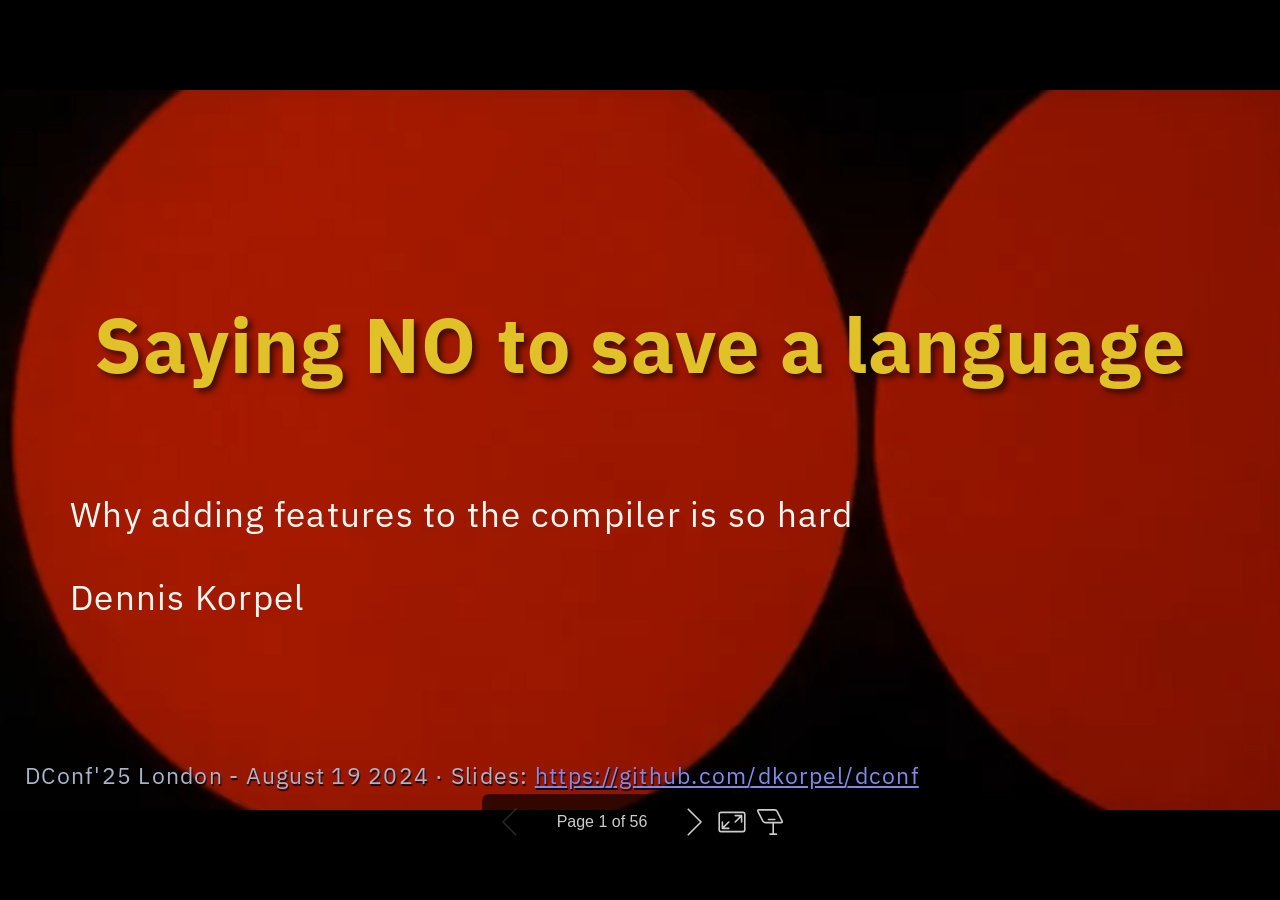
==== commit 5ff41bca: "Export slides" ====
--- a/docs/index.html
+++ b/docs/index.html
@@ -7,15 +7,15 @@
  * @size 4:3 960px 720px
  * @size 16:9 1280px 720px
  */div#\:\$p > svg > foreignObject > :where(section):not([\20 root]){--dracula-background: #282a36;--dracula-current-line: #44475a;--dracula-foreground: #f8f8f2;--dracula-comment: #6272a4;--dracula-cyan: #b6dee7;--dracula-green: #50fa7b;--dracula-orange: #ffb86c;--dracula-pink: #ff79c6;--dracula-purple:#bd93f9;--dracula-red: #ff5555;--dracula-yellow: #f1fa8c;}div#\:\$p > svg > foreignObject > section .hljs{display:block;overflow-x:auto;padding:0.5em;background:var(--dracula-background)}div#\:\$p > svg > foreignObject > section .hljs, div#\:\$p > svg > foreignObject > section .hljs-subst, div#\:\$p > svg > foreignObject > section .hljs-typing, div#\:\$p > svg > foreignObject > section .hljs-variable, div#\:\$p > svg > foreignObject > section .hljs-template-variable{color:var(--dracula-foreground)}div#\:\$p > svg > foreignObject > section .hljs-comment, div#\:\$p > svg > foreignObject > section .hljs-quote, div#\:\$p > svg > foreignObject > section .hljs-deletion{color:var(--dracula-comment)}div#\:\$p > svg > foreignObject > section .hljs-meta .hljs-doctag, div#\:\$p > svg > foreignObject > section .hljs-built_in, div#\:\$p > svg > foreignObject > section .hljs-selector-tag, div#\:\$p > svg > foreignObject > section .hljs-section, div#\:\$p > svg > foreignObject > section .hljs-link, div#\:\$p > svg > foreignObject > section .hljs-class{color:var(--dracula-cyan)}div#\:\$p > svg > foreignObject > section .hljs-title{color:var(--dracula-green)}div#\:\$p > svg > foreignObject > section .hljs-params{color:var(--dracula-orange)}div#\:\$p > svg > foreignObject > section .hljs-keyword{color:var(--dracula-pink)}div#\:\$p > svg > foreignObject > section .hljs-literal, div#\:\$p > svg > foreignObject > section .hljs-number{color:var(--dracula-purple)}div#\:\$p > svg > foreignObject > section .hljs-regexp{color:var(--dracula-red)}div#\:\$p > svg > foreignObject > section .hljs-string, div#\:\$p > svg > foreignObject > section .hljs-name, div#\:\$p > svg > foreignObject > section .hljs-type, div#\:\$p > svg > foreignObject > section .hljs-attr, div#\:\$p > svg > foreignObject > section .hljs-symbol, div#\:\$p > svg > foreignObject > section .hljs-bullet, div#\:\$p > svg > foreignObject > section .hljs-addition, div#\:\$p > svg > foreignObject > section .hljs-template-tag{color:var(--dracula-yellow)}div#\:\$p > svg > foreignObject > section .hljs-keyword, div#\:\$p > svg > foreignObject > section .hljs-selector-tag, div#\:\$p > svg > foreignObject > section .hljs-literal, div#\:\$p > svg > foreignObject > section .hljs-title, div#\:\$p > svg > foreignObject > section .hljs-section, div#\:\$p > svg > foreignObject > section .hljs-doctag, div#\:\$p > svg > foreignObject > section .hljs-type, div#\:\$p > svg > foreignObject > section .hljs-name, div#\:\$p > svg > foreignObject > section .hljs-strong{font-weight:bold}div#\:\$p > svg > foreignObject > section .hljs-params, div#\:\$p > svg > foreignObject > section .hljs-emphasis{font-style:italic}div#\:\$p > svg > foreignObject > section svg[data-marp-fitting=svg]{max-height:580px}div#\:\$p > svg > foreignObject > section :is(h1, marp-h1), div#\:\$p > svg > foreignObject > section :is(h2, marp-h2), div#\:\$p > svg > foreignObject > section :is(h3, marp-h3), div#\:\$p > svg > foreignObject > section :is(h4, marp-h4), div#\:\$p > svg > foreignObject > section :is(h5, marp-h5), div#\:\$p > svg > foreignObject > section :is(h6, marp-h6){margin:0.5em 0 0 0;color:var(--dracula-purple);text-shadow:2px 2px 1px rgba(0, 0, 0, 0.8)}div#\:\$p > svg > foreignObject > section :is(h1, marp-h1) strong, div#\:\$p > svg > foreignObject > section :is(h2, marp-h2) strong, div#\:\$p > svg > foreignObject > section :is(h3, marp-h3) strong, div#\:\$p > svg > foreignObject > section :is(h4, marp-h4) strong, div#\:\$p > svg > foreignObject > section :is(h5, marp-h5) strong, div#\:\$p > svg > foreignObject > section :is(h6, marp-h6) strong{font-weight:inherit}div#\:\$p > svg > foreignObject > section :is(h1, marp-h1){font-size:1.8em}div#\:\$p > svg > foreignObject > section :is(h2, marp-h2){font-size:1.5em}div#\:\$p > svg > foreignObject > section :is(h3, marp-h3){font-size:1.3em}div#\:\$p > svg > foreignObject > section :is(h4, marp-h4){font-size:1.1em}div#\:\$p > svg > foreignObject > section :is(h5, marp-h5){font-size:1em}div#\:\$p > svg > foreignObject > section :is(h6, marp-h6){font-size:0.9em}div#\:\$p > svg > foreignObject > section p, div#\:\$p > svg > foreignObject > section blockquote{margin:1em 0 0 0}div#\:\$p > svg > foreignObject > section ul > li, div#\:\$p > svg > foreignObject > section ol > li{margin:0.3em 0 0 0;color:var(--dracula-cyan)}div#\:\$p > svg > foreignObject > section ul > li > p, div#\:\$p > svg > foreignObject > section ol > li > p{margin:0.6em 0 0 0}div#\:\$p > svg > foreignObject > section code{display:inline-block;font-family:"IBM Plex Mono", monospace;font-size:0.8em;letter-spacing:0;margin:-0.1em 0.15em;padding:0.1em 0.2em;vertical-align:baseline;color:var(--dracula-green)}div#\:\$p > svg > foreignObject > section :is(pre, marp-pre){display:block;margin:1em 0 0 0;min-height:1em;overflow:visible}div#\:\$p > svg > foreignObject > section :is(pre, marp-pre) code{box-sizing:border-box;margin:0;min-width:100%;padding:0.5em;font-size:0.7em}div#\:\$p > svg > foreignObject > section :is(pre, marp-pre) code svg[data-marp-fitting=svg]{max-height:calc(580px - 1em)}div#\:\$p > svg > foreignObject > section blockquote{margin:1em 0 0 0;padding:0 1em;position:relative;color:var(--dracula-orange)}div#\:\$p > svg > foreignObject > section blockquote::after, div#\:\$p > svg > foreignObject > section blockquote::before{content:"“";display:block;font-family:"Times New Roman", serif;font-weight:bold;position:absolute;color:var(--dracula-green)}div#\:\$p > svg > foreignObject > section blockquote::before{top:0;left:0}div#\:\$p > svg > foreignObject > section blockquote::after{right:0;bottom:0;transform:rotate(180deg)}div#\:\$p > svg > foreignObject > section blockquote > *:first-child{margin-top:0}div#\:\$p > svg > foreignObject > section mark{background:transparent}div#\:\$p > svg > foreignObject > section table{border-spacing:0;border-collapse:collapse;margin:1em 0 0 0}div#\:\$p > svg > foreignObject > section table th, div#\:\$p > svg > foreignObject > section table td{padding:0.2em 0.4em;border-width:1px;border-style:solid}div#\:\$p > svg > foreignObject > section{font-size:35px;font-family:"IBM Plex Sans";line-height:1.35;letter-spacing:1.25px;padding:70px;color:var(--dracula-foreground);background-color:var(--dracula-background)}div#\:\$p > svg > foreignObject > section{--marpit-root-font-size: 35px;}div#\:\$p > svg > foreignObject > section > *:first-child, div#\:\$p > svg > foreignObject > section > header:first-child + *{margin-top:0}div#\:\$p > svg > foreignObject > section a, div#\:\$p > svg > foreignObject > section mark{color:#828ae8}div#\:\$p > svg > foreignObject > section code{background:var(--dracula-current-line);color:var(--dracula-current-green)}div#\:\$p > svg > foreignObject > section :is(h1, marp-h1) strong, div#\:\$p > svg > foreignObject > section :is(h2, marp-h2) strong, div#\:\$p > svg > foreignObject > section :is(h3, marp-h3) strong, div#\:\$p > svg > foreignObject > section :is(h4, marp-h4) strong, div#\:\$p > svg > foreignObject > section :is(h5, marp-h5) strong, div#\:\$p > svg > foreignObject > section :is(h6, marp-h6) strong{color:var(--dracula-current-line)}div#\:\$p > svg > foreignObject > section :is(pre, marp-pre) > code{background:var(--dracula-current-line)}div#\:\$p > svg > foreignObject > section header, div#\:\$p > svg > foreignObject > section footer, div#\:\$p > svg > foreignObject > section section::after, div#\:\$p > svg > foreignObject > section blockquote::before, div#\:\$p > svg > foreignObject > section blockquote::after{color:var(--dracula-comment)}div#\:\$p > svg > foreignObject > section table th, div#\:\$p > svg > foreignObject > section table td{border-color:var(--dracula-current-line)}div#\:\$p > svg > foreignObject > section table thead th{background:var(--dracula-current-line);color:var(--dracula-yellow)}div#\:\$p > svg > foreignObject > section table tbody > tr:nth-child(even) td, div#\:\$p > svg > foreignObject > section table tbody > tr:nth-child(even) th{background:var(--dracula-current-line)}div#\:\$p > svg > foreignObject > section header, div#\:\$p > svg > foreignObject > section footer, div#\:\$p > svg > foreignObject > section::after{box-sizing:border-box;font-size:66%;height:70px;line-height:50px;overflow:hidden;padding:10px 25px;position:absolute;color:#a8b4ca;text-shadow:1px 2px 1px rgba(0, 0, 0, 0.8)}div#\:\$p > svg > foreignObject > section::after{--marpit-root-font-size: 66%;}div#\:\$p > svg > foreignObject > section header{left:0;right:0;top:0}div#\:\$p > svg > foreignObject > section footer{left:0;right:0;bottom:0}div#\:\$p > svg > foreignObject > section::after{right:0;bottom:0;font-size:80%}div#\:\$p > svg > foreignObject > section::after{--marpit-root-font-size: 80%;}div#\:\$p > svg > foreignObject > section .titlebold{color:#e0c127ff;text-shadow:4px 4px 6px rgba(0,0,0,0.6);font-size:2.2em;font-weight:bold;text-align:center}div#\:\$p > svg > foreignObject > section section.titlebold{--marpit-root-font-size: 2.2em;}div#\:\$p > svg > foreignObject > section .code-art{font-family:monospace;font-size:1.2em;line-height:1.2;white-space:pre}div#\:\$p > svg > foreignObject > section section.code-art{--marpit-root-font-size: 1.2em;}div#\:\$p > svg > foreignObject > section .code-art .slash{opacity:0.25}div#\:\$p > svg > foreignObject > section .code-art .letter{color:#82b9ddff}div#\:\$p > svg > foreignObject > section .code-art .symbol{color:#e1877dff}div#\:\$p > svg > foreignObject > section .code-art .number{color:#5cad79ff}div#\:\$p > svg > foreignObject > section[data-marpit-advanced-background="background"]{columns:initial!important;display:block!important;padding:0!important}div#\:\$p > svg > foreignObject > section[data-marpit-advanced-background="background"]::before, div#\:\$p > svg > foreignObject > section[data-marpit-advanced-background="background"]::after, div#\:\$p > svg > foreignObject > section[data-marpit-advanced-background="content"]::before, div#\:\$p > svg > foreignObject > section[data-marpit-advanced-background="content"]::after{display:none!important}div#\:\$p > svg > foreignObject > section[data-marpit-advanced-background="background"] > div[data-marpit-advanced-background-container]{all:initial;display:flex;flex-direction:row;height:100%;overflow:hidden;width:100%}div#\:\$p > svg > foreignObject > section[data-marpit-advanced-background="background"] > div[data-marpit-advanced-background-container][data-marpit-advanced-background-direction="vertical"]{flex-direction:column}div#\:\$p > svg > foreignObject > section[data-marpit-advanced-background="background"][data-marpit-advanced-background-split] > div[data-marpit-advanced-background-container]{width:var(--marpit-advanced-background-split, 50%)}div#\:\$p > svg > foreignObject > section[data-marpit-advanced-background="background"][data-marpit-advanced-background-split="right"] > div[data-marpit-advanced-background-container]{margin-left:calc(100% - var(--marpit-advanced-background-split, 50%))}div#\:\$p > svg > foreignObject > section[data-marpit-advanced-background="background"] > div[data-marpit-advanced-background-container] > figure{all:initial;background-position:center;background-repeat:no-repeat;background-size:cover;flex:auto;margin:0}div#\:\$p > svg > foreignObject > section[data-marpit-advanced-background="background"] > div[data-marpit-advanced-background-container] > figure > figcaption{position:absolute;border:0;clip:rect(0, 0, 0, 0);height:1px;margin:-1px;overflow:hidden;padding:0;white-space:nowrap;width:1px}div#\:\$p > svg > foreignObject > section[data-marpit-advanced-background="content"], div#\:\$p > svg > foreignObject > section[data-marpit-advanced-background="pseudo"]{background:transparent!important}div#\:\$p > svg > foreignObject > section[data-marpit-advanced-background="pseudo"], div#\:\$p > svg[data-marpit-svg] > foreignObject[data-marpit-advanced-background="pseudo"]{pointer-events:none!important}div#\:\$p > svg > foreignObject > section[data-marpit-advanced-background-split]{width:100%;height:100%}
-</style></head><body><div class="bespoke-marp-osc"><button data-bespoke-marp-osc="prev" tabindex="-1" title="Previous slide">Previous slide</button><span data-bespoke-marp-osc="page"></span><button data-bespoke-marp-osc="next" tabindex="-1" title="Next slide">Next slide</button><button data-bespoke-marp-osc="fullscreen" tabindex="-1" title="Toggle fullscreen (f)">Toggle fullscreen</button><button data-bespoke-marp-osc="presenter" tabindex="-1" title="Open presenter view (p)">Open presenter view</button></div><div id=":$p"><svg data-marpit-svg="" viewBox="0 0 1280 720"><foreignObject width="1280" height="720"><section data-class="lead" data-footer="DConf'25 London - August 20 2024 · Slides: https://github.com/dkorpel/dconf" data-theme="dracula" lang="en-US" class="lead" style="--class:lead;--theme:dracula;" data-marpit-advanced-background="background"><div data-marpit-advanced-background-container="true" data-marpit-advanced-background-direction="horizontal"><figure style="background-image:url(&quot;img/titlebg.png&quot;);"></figure></div></section></foreignObject><foreignObject width="1280" height="720"><section id="1" data-class="lead" data-footer="DConf'25 London - August 20 2024 · Slides: https://github.com/dkorpel/dconf" data-theme="dracula" lang="en-US" class="lead" style="--class:lead;--theme:dracula;" data-marpit-advanced-background="content">
+</style></head><body><div class="bespoke-marp-osc"><button data-bespoke-marp-osc="prev" tabindex="-1" title="Previous slide">Previous slide</button><span data-bespoke-marp-osc="page"></span><button data-bespoke-marp-osc="next" tabindex="-1" title="Next slide">Next slide</button><button data-bespoke-marp-osc="fullscreen" tabindex="-1" title="Toggle fullscreen (f)">Toggle fullscreen</button><button data-bespoke-marp-osc="presenter" tabindex="-1" title="Open presenter view (p)">Open presenter view</button></div><div id=":$p"><svg data-marpit-svg="" viewBox="0 0 1280 720"><foreignObject width="1280" height="720"><section data-class="lead" data-footer="DConf'25 London - August 19 2024 · Slides: https://github.com/dkorpel/dconf" data-theme="dracula" lang="en-US" class="lead" style="--class:lead;--theme:dracula;" data-marpit-advanced-background="background"><div data-marpit-advanced-background-container="true" data-marpit-advanced-background-direction="horizontal"><figure style="background-image:url(&quot;img/titlebg.png&quot;);"></figure></div></section></foreignObject><foreignObject width="1280" height="720"><section id="1" data-class="lead" data-footer="DConf'25 London - August 19 2024 · Slides: https://github.com/dkorpel/dconf" data-theme="dracula" lang="en-US" class="lead" style="--class:lead;--theme:dracula;" data-marpit-advanced-background="content">
 <p><br /><br /></p>
 <h1 class="titlebold">Saying <b>NO</b> to save a language</h1>
 <br /><br />
 Why adding features to the compiler is so hard
 <p>Dennis Korpel</p>
-<footer>DConf'25 London - August 20 2024 · Slides: <a href="https://github.com/dkorpel/dconf">https://github.com/dkorpel/dconf</a></footer>
-</section>
-</foreignObject><foreignObject width="1280" height="720" data-marpit-advanced-background="pseudo"><section data-class="lead" data-footer="DConf'25 London - August 20 2024 · Slides: https://github.com/dkorpel/dconf" data-theme="dracula" lang="en-US" class="lead" style="" data-marpit-advanced-background="pseudo"></section></foreignObject></svg><svg data-marpit-svg="" viewBox="0 0 1280 720"><foreignObject width="1280" height="720"><section id="2" data-marpit-fragments="5" data-paginate="true" data-theme="dracula" lang="en-US" data-marpit-pagination="2" style="--paginate:true;--theme:dracula;" data-marpit-pagination-total="55">
+<footer>DConf'25 London - August 19 2024 · Slides: <a href="https://github.com/dkorpel/dconf">https://github.com/dkorpel/dconf</a></footer>
+</section>
+</foreignObject><foreignObject width="1280" height="720" data-marpit-advanced-background="pseudo"><section data-class="lead" data-footer="DConf'25 London - August 19 2024 · Slides: https://github.com/dkorpel/dconf" data-theme="dracula" lang="en-US" class="lead" style="" data-marpit-advanced-background="pseudo"></section></foreignObject></svg><svg data-marpit-svg="" viewBox="0 0 1280 720"><foreignObject width="1280" height="720"><section id="2" data-marpit-fragments="5" data-paginate="true" data-theme="dracula" lang="en-US" data-marpit-pagination="2" style="--paginate:true;--theme:dracula;" data-marpit-pagination-total="56">
 <h1 id="the-circle-of-life">The circle of life</h1>
 <ul>
 <li data-marpit-fragment="1">C++ committee says &quot;No&quot; to Walter Bright's proposals</li>
@@ -25,9 +25,9 @@
 <li data-marpit-fragment="5">D users create new languages</li>
 </ul>
 </section>
-</foreignObject></svg><svg data-marpit-svg="" viewBox="0 0 1280 720"><foreignObject width="1280" height="720"><section data-paginate="true" data-footer="Styx: https://gitlab.com/styx-lang/styx · Neat: https://github.com/neat-lang/neat" data-theme="dracula" lang="en-US" data-marpit-pagination="3" style="--paginate:true;--footer:Styx: https://gitlab.com/styx-lang/styx · Neat: https://github.com/neat-lang/neat;--theme:dracula;" data-marpit-pagination-total="55" data-marpit-advanced-background="background"><div data-marpit-advanced-background-container="true" data-marpit-advanced-background-direction="horizontal"><figure style="background-image:url(&quot;img/newlangs.png&quot;);background-size:auto 600px;"></figure></div></section></foreignObject><foreignObject width="1280" height="720"><section id="3" data-paginate="true" data-footer="Styx: https://gitlab.com/styx-lang/styx · Neat: https://github.com/neat-lang/neat" data-theme="dracula" lang="en-US" data-marpit-pagination="3" style="--paginate:true;--footer:Styx: https://gitlab.com/styx-lang/styx · Neat: https://github.com/neat-lang/neat;--theme:dracula;" data-marpit-pagination-total="55" data-marpit-advanced-background="content"><footer>Styx: <a href="https://gitlab.com/styx-lang/styx">https://gitlab.com/styx-lang/styx</a> · Neat: <a href="https://github.com/neat-lang/neat">https://github.com/neat-lang/neat</a></footer>
-</section>
-</foreignObject><foreignObject width="1280" height="720" data-marpit-advanced-background="pseudo"><section data-paginate="true" data-footer="Styx: https://gitlab.com/styx-lang/styx · Neat: https://github.com/neat-lang/neat" data-theme="dracula" lang="en-US" data-marpit-pagination="3" style="" data-marpit-pagination-total="55" data-marpit-advanced-background="pseudo"></section></foreignObject></svg><svg data-marpit-svg="" viewBox="0 0 1280 720"><foreignObject width="1280" height="720"><section id="4" data-paginate="true" data-footer="Dr. No (1962) - United Artists · Yes Man (2008) - Warner Bros. Pictures" data-theme="dracula" lang="en-US" data-marpit-pagination="4" style="--paginate:true;--footer:Dr. No (1962) - United Artists · Yes Man (2008) - Warner Bros. Pictures;--theme:dracula;" data-marpit-pagination-total="55">
+</foreignObject></svg><svg data-marpit-svg="" viewBox="0 0 1280 720"><foreignObject width="1280" height="720"><section data-paginate="true" data-footer="Styx: https://gitlab.com/styx-lang/styx · Neat: https://github.com/neat-lang/neat" data-theme="dracula" lang="en-US" data-marpit-pagination="3" style="--paginate:true;--footer:Styx: https://gitlab.com/styx-lang/styx · Neat: https://github.com/neat-lang/neat;--theme:dracula;" data-marpit-pagination-total="56" data-marpit-advanced-background="background"><div data-marpit-advanced-background-container="true" data-marpit-advanced-background-direction="horizontal"><figure style="background-image:url(&quot;img/newlangs.png&quot;);background-size:auto 600px;"></figure></div></section></foreignObject><foreignObject width="1280" height="720"><section id="3" data-paginate="true" data-footer="Styx: https://gitlab.com/styx-lang/styx · Neat: https://github.com/neat-lang/neat" data-theme="dracula" lang="en-US" data-marpit-pagination="3" style="--paginate:true;--footer:Styx: https://gitlab.com/styx-lang/styx · Neat: https://github.com/neat-lang/neat;--theme:dracula;" data-marpit-pagination-total="56" data-marpit-advanced-background="content"><footer>Styx: <a href="https://gitlab.com/styx-lang/styx">https://gitlab.com/styx-lang/styx</a> · Neat: <a href="https://github.com/neat-lang/neat">https://github.com/neat-lang/neat</a></footer>
+</section>
+</foreignObject><foreignObject width="1280" height="720" data-marpit-advanced-background="pseudo"><section data-paginate="true" data-footer="Styx: https://gitlab.com/styx-lang/styx · Neat: https://github.com/neat-lang/neat" data-theme="dracula" lang="en-US" data-marpit-pagination="3" style="" data-marpit-pagination-total="56" data-marpit-advanced-background="pseudo"></section></foreignObject></svg><svg data-marpit-svg="" viewBox="0 0 1280 720"><foreignObject width="1280" height="720"><section id="4" data-paginate="true" data-footer="Dr. No (1962) - United Artists · Yes Man (2008) - Warner Bros. Pictures" data-theme="dracula" lang="en-US" data-marpit-pagination="4" style="--paginate:true;--footer:Dr. No (1962) - United Artists · Yes Man (2008) - Warner Bros. Pictures;--theme:dracula;" data-marpit-pagination-total="56">
 <h1 id="cant-walter-just-say-yes">Can't Walter just say yes?</h1>
 <br />
 <div style="display:flex; justify-content:center; gap:20px;">
@@ -38,7 +38,7 @@
 </div>
 <footer>Dr. No (1962) - United Artists · Yes Man (2008) - Warner Bros. Pictures</footer>
 </section>
-</foreignObject></svg><svg data-marpit-svg="" viewBox="0 0 1280 720"><foreignObject width="1280" height="720"><section id="5" data-marpit-fragments="3" data-paginate="true" data-theme="dracula" lang="en-US" data-marpit-pagination="5" style="--paginate:true;--theme:dracula;" data-marpit-pagination-total="55">
+</foreignObject></svg><svg data-marpit-svg="" viewBox="0 0 1280 720"><foreignObject width="1280" height="720"><section id="5" data-marpit-fragments="3" data-paginate="true" data-theme="dracula" lang="en-US" data-marpit-pagination="5" style="--paginate:true;--theme:dracula;" data-marpit-pagination-total="56">
 <h1 id="about-me">About me</h1>
 <ul>
 <li data-marpit-fragment="1">Pull Request and Issue manager since 2022</li>
@@ -49,7 +49,7 @@
 <p><img src="img/no-spray.png" alt="Image" style="height:300px;" /><br />
 </span></p>
 </section>
-</foreignObject></svg><svg data-marpit-svg="" viewBox="0 0 1280 720"><foreignObject width="1280" height="720"><section id="6" data-marpit-fragments="3" data-paginate="true" data-theme="dracula" lang="en-US" data-marpit-pagination="6" style="--paginate:true;--theme:dracula;" data-marpit-pagination-total="55">
+</foreignObject></svg><svg data-marpit-svg="" viewBox="0 0 1280 720"><foreignObject width="1280" height="720"><section id="6" data-marpit-fragments="3" data-paginate="true" data-theme="dracula" lang="en-US" data-marpit-pagination="6" style="--paginate:true;--theme:dracula;" data-marpit-pagination-total="56">
 <h1 id="contents">Contents</h1>
 <ul>
 <li data-marpit-fragment="1">How features add complexity</li>
@@ -57,7 +57,7 @@
 <li data-marpit-fragment="3">How to refactor code to reduce technical debt</li>
 </ul>
 </section>
-</foreignObject></svg><svg data-marpit-svg="" viewBox="0 0 1280 720"><foreignObject width="1280" height="720"><section data-marpit-fragments="2" data-paginate="true" data-footer="https://alexgaynor.net/2020/nov/30/why-software-ends-up-complex/" data-theme="dracula" lang="en-US" data-marpit-pagination="7" style="--paginate:true;--footer:https://alexgaynor.net/2020/nov/30/why-software-ends-up-complex/;--theme:dracula;--marpit-advanced-background-split:33%;" data-marpit-pagination-total="55" data-marpit-advanced-background="background" data-marpit-advanced-background-split="right"><div data-marpit-advanced-background-container="true" data-marpit-advanced-background-direction="horizontal"><figure style="background-image:url(&quot;img/alex-gaynor.png&quot;);"></figure></div></section></foreignObject><foreignObject width="67%" height="720"><section id="7" data-marpit-fragments="2" data-paginate="true" data-footer="https://alexgaynor.net/2020/nov/30/why-software-ends-up-complex/" data-theme="dracula" lang="en-US" data-marpit-pagination="7" style="--paginate:true;--footer:https://alexgaynor.net/2020/nov/30/why-software-ends-up-complex/;--theme:dracula;--marpit-advanced-background-split:33%;" data-marpit-pagination-total="55" data-marpit-advanced-background="content" data-marpit-advanced-background-split="right">
+</foreignObject></svg><svg data-marpit-svg="" viewBox="0 0 1280 720"><foreignObject width="1280" height="720"><section data-marpit-fragments="2" data-paginate="true" data-footer="https://alexgaynor.net/2020/nov/30/why-software-ends-up-complex/" data-theme="dracula" lang="en-US" data-marpit-pagination="7" style="--paginate:true;--footer:https://alexgaynor.net/2020/nov/30/why-software-ends-up-complex/;--theme:dracula;--marpit-advanced-background-split:33%;" data-marpit-pagination-total="56" data-marpit-advanced-background="background" data-marpit-advanced-background-split="right"><div data-marpit-advanced-background-container="true" data-marpit-advanced-background-direction="horizontal"><figure style="background-image:url(&quot;img/alex-gaynor.png&quot;);"></figure></div></section></foreignObject><foreignObject width="67%" height="720"><section id="7" data-marpit-fragments="2" data-paginate="true" data-footer="https://alexgaynor.net/2020/nov/30/why-software-ends-up-complex/" data-theme="dracula" lang="en-US" data-marpit-pagination="7" style="--paginate:true;--footer:https://alexgaynor.net/2020/nov/30/why-software-ends-up-complex/;--theme:dracula;--marpit-advanced-background-split:33%;" data-marpit-pagination-total="56" data-marpit-advanced-background="content" data-marpit-advanced-background-split="right">
 <h1 id="d-is-too-complex">D is too complex</h1>
 <ul>
 <li data-marpit-fragment="1">Makes it harder to use/maintain</li>
@@ -65,7 +65,7 @@
 </ul>
 <footer><a href="https://alexgaynor.net/2020/nov/30/why-software-ends-up-complex/">https://alexgaynor.net/2020/nov/30/why-software-ends-up-complex/</a></footer>
 </section>
-</foreignObject><foreignObject width="1280" height="720" data-marpit-advanced-background="pseudo"><section data-marpit-fragments="2" data-paginate="true" data-footer="https://alexgaynor.net/2020/nov/30/why-software-ends-up-complex/" data-theme="dracula" lang="en-US" data-marpit-pagination="7" style="" data-marpit-pagination-total="55" data-marpit-advanced-background="pseudo" data-marpit-advanced-background-split="right"></section></foreignObject></svg><svg data-marpit-svg="" viewBox="0 0 1280 720"><foreignObject width="1280" height="720"><section id="8" data-marpit-fragments="6" data-paginate="true" data-theme="dracula" lang="en-US" data-marpit-pagination="8" style="--paginate:true;--theme:dracula;" data-marpit-pagination-total="55">
+</foreignObject><foreignObject width="1280" height="720" data-marpit-advanced-background="pseudo"><section data-marpit-fragments="2" data-paginate="true" data-footer="https://alexgaynor.net/2020/nov/30/why-software-ends-up-complex/" data-theme="dracula" lang="en-US" data-marpit-pagination="7" style="" data-marpit-pagination-total="56" data-marpit-advanced-background="pseudo" data-marpit-advanced-background-split="right"></section></foreignObject></svg><svg data-marpit-svg="" viewBox="0 0 1280 720"><foreignObject width="1280" height="720"><section id="8" data-marpit-fragments="6" data-paginate="true" data-theme="dracula" lang="en-US" data-marpit-pagination="8" style="--paginate:true;--theme:dracula;" data-marpit-pagination-total="56">
 <h1 id="simplicity-gets-dismissed">Simplicity gets dismissed</h1>
 <ul>
 <li data-marpit-fragment="1">Features are naturally additive</li>
@@ -82,7 +82,7 @@
 </li>
 </ul>
 </section>
-</foreignObject></svg><svg data-marpit-svg="" viewBox="0 0 1280 720"><foreignObject width="1280" height="720"><section id="9" data-marpit-fragments="7" data-paginate="true" data-theme="dracula" lang="en-US" data-marpit-pagination="9" style="--paginate:true;--theme:dracula;" data-marpit-pagination-total="55">
+</foreignObject></svg><svg data-marpit-svg="" viewBox="0 0 1280 720"><foreignObject width="1280" height="720"><section id="9" data-marpit-fragments="7" data-paginate="true" data-theme="dracula" lang="en-US" data-marpit-pagination="9" style="--paginate:true;--theme:dracula;" data-marpit-pagination-total="56">
 <h1 id="not-all-compiler-stages-are-equal">Not all compiler stages are equal</h1>
 <p>Parsing → Semantic Analysis → Code generation</p>
 <ul>
@@ -104,12 +104,12 @@
 </li>
 </ul>
 </section>
-</foreignObject></svg><svg data-marpit-svg="" viewBox="0 0 1280 720"><foreignObject width="1280" height="720"><section data-paginate="true" data-footer="Pictured: ArcelorMittal Orbit" data-theme="dracula" lang="en-US" data-marpit-pagination="10" style="--paginate:true;--footer:Pictured: ArcelorMittal Orbit;--theme:dracula;--marpit-advanced-background-split:50%;" data-marpit-pagination-total="55" data-marpit-advanced-background="background" data-marpit-advanced-background-split="right"><div data-marpit-advanced-background-container="true" data-marpit-advanced-background-direction="horizontal"><figure style="background-image:url(&quot;img/complex-tower.jpg&quot;);"></figure></div></section></foreignObject><foreignObject width="50%" height="720"><section id="10" data-paginate="true" data-footer="Pictured: ArcelorMittal Orbit" data-theme="dracula" lang="en-US" data-marpit-pagination="10" style="--paginate:true;--footer:Pictured: ArcelorMittal Orbit;--theme:dracula;--marpit-advanced-background-split:50%;" data-marpit-pagination-total="55" data-marpit-advanced-background="content" data-marpit-advanced-background-split="right">
+</foreignObject></svg><svg data-marpit-svg="" viewBox="0 0 1280 720"><foreignObject width="1280" height="720"><section data-paginate="true" data-footer="Pictured: ArcelorMittal Orbit" data-theme="dracula" lang="en-US" data-marpit-pagination="10" style="--paginate:true;--footer:Pictured: ArcelorMittal Orbit;--theme:dracula;--marpit-advanced-background-split:50%;" data-marpit-pagination-total="56" data-marpit-advanced-background="background" data-marpit-advanced-background-split="right"><div data-marpit-advanced-background-container="true" data-marpit-advanced-background-direction="horizontal"><figure style="background-image:url(&quot;img/complex-tower.jpg&quot;);"></figure></div></section></foreignObject><foreignObject width="50%" height="720"><section id="10" data-paginate="true" data-footer="Pictured: ArcelorMittal Orbit" data-theme="dracula" lang="en-US" data-marpit-pagination="10" style="--paginate:true;--footer:Pictured: ArcelorMittal Orbit;--theme:dracula;--marpit-advanced-background-split:50%;" data-marpit-pagination-total="56" data-marpit-advanced-background="content" data-marpit-advanced-background-split="right">
 <h1 id="semantic-is-the-trouble-spot">&quot;Semantic&quot; is the trouble spot</h1>
 <p><span data-marpit-fragment="1">But what is it?</span></p>
 <footer>Pictured: ArcelorMittal Orbit</footer>
 </section>
-</foreignObject><foreignObject width="1280" height="720" data-marpit-advanced-background="pseudo"><section data-paginate="true" data-footer="Pictured: ArcelorMittal Orbit" data-theme="dracula" lang="en-US" data-marpit-pagination="10" style="" data-marpit-pagination-total="55" data-marpit-advanced-background="pseudo" data-marpit-advanced-background-split="right"></section></foreignObject></svg><svg data-marpit-svg="" viewBox="0 0 1280 720"><foreignObject width="1280" height="720"><section id="11" data-paginate="true" data-theme="dracula" lang="en-US" data-marpit-pagination="11" style="--paginate:true;--theme:dracula;" data-marpit-pagination-total="55">
+</foreignObject><foreignObject width="1280" height="720" data-marpit-advanced-background="pseudo"><section data-paginate="true" data-footer="Pictured: ArcelorMittal Orbit" data-theme="dracula" lang="en-US" data-marpit-pagination="10" style="" data-marpit-pagination-total="56" data-marpit-advanced-background="pseudo" data-marpit-advanced-background-split="right"></section></foreignObject></svg><svg data-marpit-svg="" viewBox="0 0 1280 720"><foreignObject width="1280" height="720"><section id="11" data-paginate="true" data-theme="dracula" lang="en-US" data-marpit-pagination="11" style="--paginate:true;--theme:dracula;" data-marpit-pagination-total="56">
 <h1 id="its-tree-rewriting">It's tree rewriting</h1>
 <pre class="code-art">
 <span class="letter">x</span> <span class="symbol">+</span> <span class="letter">y</span> <span class="symbol">*</span> <span class="number">0</span>
@@ -123,7 +123,7 @@
    <span class="letter">y</span>   <span class="number">0</span>
 </pre>
 </section>
-</foreignObject></svg><svg data-marpit-svg="" viewBox="0 0 1280 720"><foreignObject width="1280" height="720"><section id="12" data-paginate="true" data-theme="dracula" lang="en-US" data-marpit-pagination="12" style="--paginate:true;--theme:dracula;" data-marpit-pagination-total="55">
+</foreignObject></svg><svg data-marpit-svg="" viewBox="0 0 1280 720"><foreignObject width="1280" height="720"><section id="12" data-paginate="true" data-theme="dracula" lang="en-US" data-marpit-pagination="12" style="--paginate:true;--theme:dracula;" data-marpit-pagination-total="56">
 <h1 id="just-recursion-and-if-statements">Just recursion and if-statements</h1>
 <pre is="marp-pre" data-auto-scaling="downscale-only"><code class="language-D">Expression semantic(Expression exp)
 {
@@ -139,7 +139,7 @@
 </code></pre>
 <p><span data-marpit-fragment="1">...Multiplied by 20000</span></p>
 </section>
-</foreignObject></svg><svg data-marpit-svg="" viewBox="0 0 1280 720"><foreignObject width="1280" height="720"><section id="13" data-marpit-fragments="5" data-paginate="true" data-footer="https://github.com/dlang/dmd/pull/13057" data-theme="dracula" lang="en-US" data-marpit-pagination="13" style="--paginate:true;--footer:https://github.com/dlang/dmd/pull/13057;--theme:dracula;" data-marpit-pagination-total="55">
+</foreignObject></svg><svg data-marpit-svg="" viewBox="0 0 1280 720"><foreignObject width="1280" height="720"><section id="13" data-marpit-fragments="5" data-paginate="true" data-footer="https://github.com/dlang/dmd/pull/13057" data-theme="dracula" lang="en-US" data-marpit-pagination="13" style="--paginate:true;--footer:https://github.com/dlang/dmd/pull/13057;--theme:dracula;" data-marpit-pagination-total="56">
 <h1 id="example-of-implementation-woes">Example of implementation woes</h1>
 <ul>
 <li>Command to run unittests for single module:</li>
@@ -155,7 +155,7 @@
 </ul>
 <footer><a href="https://github.com/dlang/dmd/pull/13057">https://github.com/dlang/dmd/pull/13057</a></footer>
 </section>
-</foreignObject></svg><svg data-marpit-svg="" viewBox="0 0 1280 720"><foreignObject width="1280" height="720"><section id="14" data-marpit-fragments="7" data-paginate="true" data-theme="dracula" lang="en-US" data-marpit-pagination="14" style="--paginate:true;--theme:dracula;" data-marpit-pagination-total="55">
+</foreignObject></svg><svg data-marpit-svg="" viewBox="0 0 1280 720"><foreignObject width="1280" height="720"><section id="14" data-marpit-fragments="7" data-paginate="true" data-theme="dracula" lang="en-US" data-marpit-pagination="14" style="--paginate:true;--theme:dracula;" data-marpit-pagination-total="56">
 <h1 id="contributions-become-harder">Contributions become harder</h1>
 <ul>
 <li data-marpit-fragment="1">First question: How to find existing main?
@@ -173,10 +173,10 @@
 <li data-marpit-fragment="7">Another question: <em>what is <code>main</code>?</em></li>
 </ul>
 </section>
-</foreignObject></svg><svg data-marpit-svg="" viewBox="0 0 1280 720"><foreignObject width="1280" height="720"><section data-paginate="true" data-theme="dracula" lang="en-US" data-marpit-pagination="15" style="--paginate:true;--theme:dracula;" data-marpit-pagination-total="55" data-marpit-advanced-background="background"><div data-marpit-advanced-background-container="true" data-marpit-advanced-background-direction="horizontal"><figure style="background-image:url(&quot;img/maincode.png&quot;);background-size:contain;"></figure></div></section></foreignObject><foreignObject width="1280" height="720"><section id="15" data-paginate="true" data-theme="dracula" lang="en-US" data-marpit-pagination="15" style="--paginate:true;--theme:dracula;" data-marpit-pagination-total="55" data-marpit-advanced-background="content"></section>
-</foreignObject><foreignObject width="1280" height="720" data-marpit-advanced-background="pseudo"><section data-paginate="true" data-theme="dracula" lang="en-US" data-marpit-pagination="15" style="" data-marpit-pagination-total="55" data-marpit-advanced-background="pseudo"></section></foreignObject></svg><svg data-marpit-svg="" viewBox="0 0 1280 720"><foreignObject width="1280" height="720"><section data-paginate="true" data-theme="dracula" lang="en-US" data-marpit-pagination="16" style="--paginate:true;--theme:dracula;" data-marpit-pagination-total="55" data-marpit-advanced-background="background"><div data-marpit-advanced-background-container="true" data-marpit-advanced-background-direction="horizontal"><figure style="background-image:url(&quot;img/maincode1.png&quot;);background-size:contain;"></figure></div></section></foreignObject><foreignObject width="1280" height="720"><section id="16" data-paginate="true" data-theme="dracula" lang="en-US" data-marpit-pagination="16" style="--paginate:true;--theme:dracula;" data-marpit-pagination-total="55" data-marpit-advanced-background="content"></section>
-</foreignObject><foreignObject width="1280" height="720" data-marpit-advanced-background="pseudo"><section data-paginate="true" data-theme="dracula" lang="en-US" data-marpit-pagination="16" style="" data-marpit-pagination-total="55" data-marpit-advanced-background="pseudo"></section></foreignObject></svg><svg data-marpit-svg="" viewBox="0 0 1280 720"><foreignObject width="1280" height="720"><section data-paginate="true" data-theme="dracula" lang="en-US" data-marpit-pagination="17" style="--paginate:true;--theme:dracula;" data-marpit-pagination-total="55" data-marpit-advanced-background="background"><div data-marpit-advanced-background-container="true" data-marpit-advanced-background-direction="horizontal"><figure style="background-image:url(&quot;img/maincode2.png&quot;);background-size:contain;"></figure></div></section></foreignObject><foreignObject width="1280" height="720"><section id="17" data-paginate="true" data-theme="dracula" lang="en-US" data-marpit-pagination="17" style="--paginate:true;--theme:dracula;" data-marpit-pagination-total="55" data-marpit-advanced-background="content"></section>
-</foreignObject><foreignObject width="1280" height="720" data-marpit-advanced-background="pseudo"><section data-paginate="true" data-theme="dracula" lang="en-US" data-marpit-pagination="17" style="" data-marpit-pagination-total="55" data-marpit-advanced-background="pseudo"></section></foreignObject></svg><svg data-marpit-svg="" viewBox="0 0 1280 720"><foreignObject width="1280" height="720"><section id="18" data-marpit-fragments="5" data-paginate="true" data-theme="dracula" lang="en-US" data-marpit-pagination="18" style="--paginate:true;--theme:dracula;" data-marpit-pagination-total="55">
+</foreignObject></svg><svg data-marpit-svg="" viewBox="0 0 1280 720"><foreignObject width="1280" height="720"><section data-paginate="true" data-theme="dracula" lang="en-US" data-marpit-pagination="15" style="--paginate:true;--theme:dracula;" data-marpit-pagination-total="56" data-marpit-advanced-background="background"><div data-marpit-advanced-background-container="true" data-marpit-advanced-background-direction="horizontal"><figure style="background-image:url(&quot;img/maincode.png&quot;);background-size:contain;"></figure></div></section></foreignObject><foreignObject width="1280" height="720"><section id="15" data-paginate="true" data-theme="dracula" lang="en-US" data-marpit-pagination="15" style="--paginate:true;--theme:dracula;" data-marpit-pagination-total="56" data-marpit-advanced-background="content"></section>
+</foreignObject><foreignObject width="1280" height="720" data-marpit-advanced-background="pseudo"><section data-paginate="true" data-theme="dracula" lang="en-US" data-marpit-pagination="15" style="" data-marpit-pagination-total="56" data-marpit-advanced-background="pseudo"></section></foreignObject></svg><svg data-marpit-svg="" viewBox="0 0 1280 720"><foreignObject width="1280" height="720"><section data-paginate="true" data-theme="dracula" lang="en-US" data-marpit-pagination="16" style="--paginate:true;--theme:dracula;" data-marpit-pagination-total="56" data-marpit-advanced-background="background"><div data-marpit-advanced-background-container="true" data-marpit-advanced-background-direction="horizontal"><figure style="background-image:url(&quot;img/maincode1.png&quot;);background-size:contain;"></figure></div></section></foreignObject><foreignObject width="1280" height="720"><section id="16" data-paginate="true" data-theme="dracula" lang="en-US" data-marpit-pagination="16" style="--paginate:true;--theme:dracula;" data-marpit-pagination-total="56" data-marpit-advanced-background="content"></section>
+</foreignObject><foreignObject width="1280" height="720" data-marpit-advanced-background="pseudo"><section data-paginate="true" data-theme="dracula" lang="en-US" data-marpit-pagination="16" style="" data-marpit-pagination-total="56" data-marpit-advanced-background="pseudo"></section></foreignObject></svg><svg data-marpit-svg="" viewBox="0 0 1280 720"><foreignObject width="1280" height="720"><section data-paginate="true" data-theme="dracula" lang="en-US" data-marpit-pagination="17" style="--paginate:true;--theme:dracula;" data-marpit-pagination-total="56" data-marpit-advanced-background="background"><div data-marpit-advanced-background-container="true" data-marpit-advanced-background-direction="horizontal"><figure style="background-image:url(&quot;img/maincode2.png&quot;);background-size:contain;"></figure></div></section></foreignObject><foreignObject width="1280" height="720"><section id="17" data-paginate="true" data-theme="dracula" lang="en-US" data-marpit-pagination="17" style="--paginate:true;--theme:dracula;" data-marpit-pagination-total="56" data-marpit-advanced-background="content"></section>
+</foreignObject><foreignObject width="1280" height="720" data-marpit-advanced-background="pseudo"><section data-paginate="true" data-theme="dracula" lang="en-US" data-marpit-pagination="17" style="" data-marpit-pagination-total="56" data-marpit-advanced-background="pseudo"></section></foreignObject></svg><svg data-marpit-svg="" viewBox="0 0 1280 720"><foreignObject width="1280" height="720"><section id="18" data-marpit-fragments="5" data-paginate="true" data-theme="dracula" lang="en-US" data-marpit-pagination="18" style="--paginate:true;--theme:dracula;" data-marpit-pagination-total="56">
 <h1 id="once-its-in-there-it-stays">Once it's in there, it stays</h1>
 <ul>
 <li data-marpit-fragment="1">Working on <code>final switch</code>-related code, I discovered:
@@ -192,7 +192,7 @@
 </li>
 </ul>
 </section>
-</foreignObject></svg><svg data-marpit-svg="" viewBox="0 0 1280 720"><foreignObject width="1280" height="720"><section id="19" data-marpit-fragments="3" data-paginate="true" data-footer="https://www.hyrumslaw.com/" data-theme="dracula" lang="en-US" data-marpit-pagination="19" style="--paginate:true;--footer:https://www.hyrumslaw.com/;--theme:dracula;" data-marpit-pagination-total="55">
+</foreignObject></svg><svg data-marpit-svg="" viewBox="0 0 1280 720"><foreignObject width="1280" height="720"><section id="19" data-marpit-fragments="3" data-paginate="true" data-footer="https://www.hyrumslaw.com/" data-theme="dracula" lang="en-US" data-marpit-pagination="19" style="--paginate:true;--footer:https://www.hyrumslaw.com/;--theme:dracula;" data-marpit-pagination-total="56">
 <h1 id="all-behaviors-are-depended-on">All behaviors are depended on</h1>
 <p>Hyrum’s Law:</p>
 <blockquote>
@@ -205,9 +205,9 @@
 </ul>
 <footer><a href="https://www.hyrumslaw.com/">https://www.hyrumslaw.com/</a></footer>
 </section>
-</foreignObject></svg><svg data-marpit-svg="" viewBox="0 0 1280 720"><foreignObject width="1280" height="720"><section data-paginate="true" data-footer="https://github.com/dlang/tools/blob/4d4a2798b6f89befbdbc766b8284aae229c3c66b/rdmd.d#L657" data-theme="dracula" lang="en-US" data-marpit-pagination="20" style="--paginate:true;--footer:https://github.com/dlang/tools/blob/4d4a2798b6f89befbdbc766b8284aae229c3c66b/rdmd.d#L657;--theme:dracula;" data-marpit-pagination-total="55" data-marpit-advanced-background="background"><div data-marpit-advanced-background-container="true" data-marpit-advanced-background-direction="horizontal"><figure style="background-image:url(&quot;img/rdmdv.png&quot;);background-size:contain;"></figure></div></section></foreignObject><foreignObject width="1280" height="720"><section id="20" data-paginate="true" data-footer="https://github.com/dlang/tools/blob/4d4a2798b6f89befbdbc766b8284aae229c3c66b/rdmd.d#L657" data-theme="dracula" lang="en-US" data-marpit-pagination="20" style="--paginate:true;--footer:https://github.com/dlang/tools/blob/4d4a2798b6f89befbdbc766b8284aae229c3c66b/rdmd.d#L657;--theme:dracula;" data-marpit-pagination-total="55" data-marpit-advanced-background="content"><footer><a href="https://github.com/dlang/tools/blob/4d4a2798b6f89befbdbc766b8284aae229c3c66b/rdmd.d#L657">https://github.com/dlang/tools/blob/4d4a2798b6f89befbdbc766b8284aae229c3c66b/rdmd.d#L657</a></footer>
-</section>
-</foreignObject><foreignObject width="1280" height="720" data-marpit-advanced-background="pseudo"><section data-paginate="true" data-footer="https://github.com/dlang/tools/blob/4d4a2798b6f89befbdbc766b8284aae229c3c66b/rdmd.d#L657" data-theme="dracula" lang="en-US" data-marpit-pagination="20" style="" data-marpit-pagination-total="55" data-marpit-advanced-background="pseudo"></section></foreignObject></svg><svg data-marpit-svg="" viewBox="0 0 1280 720"><foreignObject width="1280" height="720"><section id="21" data-marpit-fragments="3" data-paginate="true" data-theme="dracula" lang="en-US" data-marpit-pagination="21" style="--paginate:true;--theme:dracula;" data-marpit-pagination-total="55">
+</foreignObject></svg><svg data-marpit-svg="" viewBox="0 0 1280 720"><foreignObject width="1280" height="720"><section data-paginate="true" data-footer="https://github.com/dlang/tools/blob/4d4a2798b6f89befbdbc766b8284aae229c3c66b/rdmd.d#L657" data-theme="dracula" lang="en-US" data-marpit-pagination="20" style="--paginate:true;--footer:https://github.com/dlang/tools/blob/4d4a2798b6f89befbdbc766b8284aae229c3c66b/rdmd.d#L657;--theme:dracula;" data-marpit-pagination-total="56" data-marpit-advanced-background="background"><div data-marpit-advanced-background-container="true" data-marpit-advanced-background-direction="horizontal"><figure style="background-image:url(&quot;img/rdmdv.png&quot;);background-size:contain;"></figure></div></section></foreignObject><foreignObject width="1280" height="720"><section id="20" data-paginate="true" data-footer="https://github.com/dlang/tools/blob/4d4a2798b6f89befbdbc766b8284aae229c3c66b/rdmd.d#L657" data-theme="dracula" lang="en-US" data-marpit-pagination="20" style="--paginate:true;--footer:https://github.com/dlang/tools/blob/4d4a2798b6f89befbdbc766b8284aae229c3c66b/rdmd.d#L657;--theme:dracula;" data-marpit-pagination-total="56" data-marpit-advanced-background="content"><footer><a href="https://github.com/dlang/tools/blob/4d4a2798b6f89befbdbc766b8284aae229c3c66b/rdmd.d#L657">https://github.com/dlang/tools/blob/4d4a2798b6f89befbdbc766b8284aae229c3c66b/rdmd.d#L657</a></footer>
+</section>
+</foreignObject><foreignObject width="1280" height="720" data-marpit-advanced-background="pseudo"><section data-paginate="true" data-footer="https://github.com/dlang/tools/blob/4d4a2798b6f89befbdbc766b8284aae229c3c66b/rdmd.d#L657" data-theme="dracula" lang="en-US" data-marpit-pagination="20" style="" data-marpit-pagination-total="56" data-marpit-advanced-background="pseudo"></section></foreignObject></svg><svg data-marpit-svg="" viewBox="0 0 1280 720"><foreignObject width="1280" height="720"><section id="21" data-marpit-fragments="3" data-paginate="true" data-theme="dracula" lang="en-US" data-marpit-pagination="21" style="--paginate:true;--theme:dracula;" data-marpit-pagination-total="56">
 <h2 id="how-features-add-complexity-conclusion">How features add complexity (conclusion)</h2>
 <ul>
 <li data-marpit-fragment="1">We add more than we remove</li>
@@ -220,11 +220,11 @@
 </blockquote>
 </span>
 </section>
-</foreignObject></svg><svg data-marpit-svg="" viewBox="0 0 1280 720"><foreignObject width="1280" height="720"><section data-paginate="true" data-footer="Pictured: Battersea power station" data-theme="dracula" lang="en-US" data-marpit-pagination="22" style="--paginate:true;--footer:Pictured: Battersea power station;--theme:dracula;" data-marpit-pagination-total="55" data-marpit-advanced-background="background"><div data-marpit-advanced-background-container="true" data-marpit-advanced-background-direction="horizontal"><figure style="background-image:url(&quot;img/battersea-power-station.jpg&quot;);"></figure></div></section></foreignObject><foreignObject width="1280" height="720"><section id="22" data-paginate="true" data-footer="Pictured: Battersea power station" data-theme="dracula" lang="en-US" data-marpit-pagination="22" style="--paginate:true;--footer:Pictured: Battersea power station;--theme:dracula;" data-marpit-pagination-total="55" data-marpit-advanced-background="content">
+</foreignObject></svg><svg data-marpit-svg="" viewBox="0 0 1280 720"><foreignObject width="1280" height="720"><section data-paginate="true" data-footer="Pictured: Battersea power station" data-theme="dracula" lang="en-US" data-marpit-pagination="22" style="--paginate:true;--footer:Pictured: Battersea power station;--theme:dracula;" data-marpit-pagination-total="56" data-marpit-advanced-background="background"><div data-marpit-advanced-background-container="true" data-marpit-advanced-background-direction="horizontal"><figure style="background-image:url(&quot;img/battersea-power-station.jpg&quot;);"></figure></div></section></foreignObject><foreignObject width="1280" height="720"><section id="22" data-paginate="true" data-footer="Pictured: Battersea power station" data-theme="dracula" lang="en-US" data-marpit-pagination="22" style="--paginate:true;--footer:Pictured: Battersea power station;--theme:dracula;" data-marpit-pagination-total="56" data-marpit-advanced-background="content">
 <h1 id="5-tips-for-improvement-proposals">5 tips for improvement proposals</h1>
 <footer>Pictured: Battersea power station</footer>
 </section>
-</foreignObject><foreignObject width="1280" height="720" data-marpit-advanced-background="pseudo"><section data-paginate="true" data-footer="Pictured: Battersea power station" data-theme="dracula" lang="en-US" data-marpit-pagination="22" style="" data-marpit-pagination-total="55" data-marpit-advanced-background="pseudo"></section></foreignObject></svg><svg data-marpit-svg="" viewBox="0 0 1280 720"><foreignObject width="1280" height="720"><section id="23" data-marpit-fragments="5" data-paginate="true" data-theme="dracula" lang="en-US" data-marpit-pagination="23" style="--paginate:true;--theme:dracula;" data-marpit-pagination-total="55">
+</foreignObject><foreignObject width="1280" height="720" data-marpit-advanced-background="pseudo"><section data-paginate="true" data-footer="Pictured: Battersea power station" data-theme="dracula" lang="en-US" data-marpit-pagination="22" style="" data-marpit-pagination-total="56" data-marpit-advanced-background="pseudo"></section></foreignObject></svg><svg data-marpit-svg="" viewBox="0 0 1280 720"><foreignObject width="1280" height="720"><section id="23" data-marpit-fragments="5" data-paginate="true" data-theme="dracula" lang="en-US" data-marpit-pagination="23" style="--paginate:true;--theme:dracula;" data-marpit-pagination-total="56">
 <h1 id="1---include-real-usage-examples">#1 - Include real usage examples</h1>
 <blockquote>
 <p>Let's add magic <code>__REACHABLE__</code> boolean</p>
@@ -240,7 +240,7 @@
 </li>
 </ul>
 </section>
-</foreignObject></svg><svg data-marpit-svg="" viewBox="0 0 1280 720"><foreignObject width="1280" height="720"><section id="24" data-marpit-fragments="5" data-paginate="true" data-theme="dracula" lang="en-US" data-marpit-pagination="24" style="--paginate:true;--theme:dracula;" data-marpit-pagination-total="55">
+</foreignObject></svg><svg data-marpit-svg="" viewBox="0 0 1280 720"><foreignObject width="1280" height="720"><section id="24" data-marpit-fragments="5" data-paginate="true" data-theme="dracula" lang="en-US" data-marpit-pagination="24" style="--paginate:true;--theme:dracula;" data-marpit-pagination-total="56">
 <h1 id="2---inspire-errors-by-real-bugs">#2 - Inspire errors by real bugs</h1>
 <blockquote>
 <p>Unreachable code is useless, it should be an error</p>
@@ -256,7 +256,7 @@
 </li>
 </ul>
 </section>
-</foreignObject></svg><svg data-marpit-svg="" viewBox="0 0 1280 720"><foreignObject width="1280" height="720"><section id="25" data-marpit-fragments="1" data-paginate="true" data-theme="dracula" lang="en-US" data-marpit-pagination="25" style="--paginate:true;--theme:dracula;" data-marpit-pagination-total="55">
+</foreignObject></svg><svg data-marpit-svg="" viewBox="0 0 1280 720"><foreignObject width="1280" height="720"><section id="25" data-marpit-fragments="1" data-paginate="true" data-theme="dracula" lang="en-US" data-marpit-pagination="25" style="--paginate:true;--theme:dracula;" data-marpit-pagination-total="56">
 <h1 id="3---avoid-warnings">#3 - Avoid warnings</h1>
 <blockquote>
 <p>If an error won't do, we could make it a warning instead</p>
@@ -265,14 +265,14 @@
 <li data-marpit-fragment="1">Warnings pile up, get drowned out</li>
 </ul>
 </section>
-</foreignObject></svg><svg data-marpit-svg="" viewBox="0 0 1280 720"><foreignObject width="1280" height="720"><section data-paginate="true" data-theme="dracula" lang="en-US" data-marpit-pagination="26" style="--paginate:true;--theme:dracula;" data-marpit-pagination-total="55" data-marpit-advanced-background="background"><div data-marpit-advanced-background-container="true" data-marpit-advanced-background-direction="horizontal"><figure style="background-image:url(&quot;img/dwarfwarnings.png&quot;);background-size:contain;"></figure></div></section></foreignObject><foreignObject width="1280" height="720"><section id="26" data-paginate="true" data-theme="dracula" lang="en-US" data-marpit-pagination="26" style="--paginate:true;--theme:dracula;" data-marpit-pagination-total="55" data-marpit-advanced-background="content"></section>
-</foreignObject><foreignObject width="1280" height="720" data-marpit-advanced-background="pseudo"><section data-paginate="true" data-theme="dracula" lang="en-US" data-marpit-pagination="26" style="" data-marpit-pagination-total="55" data-marpit-advanced-background="pseudo"></section></foreignObject></svg><svg data-marpit-svg="" viewBox="0 0 1280 720"><foreignObject width="1280" height="720"><section id="27" data-marpit-fragments="1" data-paginate="true" data-theme="dracula" lang="en-US" data-marpit-pagination="27" style="--paginate:true;--theme:dracula;" data-marpit-pagination-total="55">
+</foreignObject></svg><svg data-marpit-svg="" viewBox="0 0 1280 720"><foreignObject width="1280" height="720"><section data-paginate="true" data-theme="dracula" lang="en-US" data-marpit-pagination="26" style="--paginate:true;--theme:dracula;" data-marpit-pagination-total="56" data-marpit-advanced-background="background"><div data-marpit-advanced-background-container="true" data-marpit-advanced-background-direction="horizontal"><figure style="background-image:url(&quot;img/dwarfwarnings.png&quot;);background-size:contain;"></figure></div></section></foreignObject><foreignObject width="1280" height="720"><section id="26" data-paginate="true" data-theme="dracula" lang="en-US" data-marpit-pagination="26" style="--paginate:true;--theme:dracula;" data-marpit-pagination-total="56" data-marpit-advanced-background="content"></section>
+</foreignObject><foreignObject width="1280" height="720" data-marpit-advanced-background="pseudo"><section data-paginate="true" data-theme="dracula" lang="en-US" data-marpit-pagination="26" style="" data-marpit-pagination-total="56" data-marpit-advanced-background="pseudo"></section></foreignObject></svg><svg data-marpit-svg="" viewBox="0 0 1280 720"><foreignObject width="1280" height="720"><section id="27" data-paginate="true" data-theme="dracula" lang="en-US" data-marpit-pagination="27" style="--paginate:true;--theme:dracula;" data-marpit-pagination-total="56">
 <h1 id="3---avoid-warnings-1">#3 - Avoid warnings</h1>
 <blockquote>
 <p>Then treat warnings as errors in 'production builds'</p>
 </blockquote>
 <ul>
-<li data-marpit-fragment="1">Has its own problems with false positives, updates, etc.</li>
+<li>Has its own problems with false positives, updates, etc.</li>
 </ul>
 <pre is="marp-pre" data-auto-scaling="downscale-only"><code class="language-D"><span class="hljs-keyword">switch</span> (x)
 {
@@ -284,7 +284,7 @@
 }
 </code></pre>
 </section>
-</foreignObject></svg><svg data-marpit-svg="" viewBox="0 0 1280 720"><foreignObject width="1280" height="720"><section id="28" data-marpit-fragments="3" data-paginate="true" data-theme="dracula" lang="en-US" data-marpit-pagination="28" style="--paginate:true;--theme:dracula;" data-marpit-pagination-total="55">
+</foreignObject></svg><svg data-marpit-svg="" viewBox="0 0 1280 720"><foreignObject width="1280" height="720"><section id="28" data-marpit-fragments="3" data-paginate="true" data-theme="dracula" lang="en-US" data-marpit-pagination="28" style="--paginate:true;--theme:dracula;" data-marpit-pagination-total="56">
 <h1 id="4---more-options-%E2%89%A0-better">#4 - More options ≠ better</h1>
 <blockquote>
 <p>Can't be bad to give users the option with <code>-fno-unreachable-code</code></p>
@@ -303,9 +303,9 @@
 </code></pre>
 </span>
 </section>
-</foreignObject></svg><svg data-marpit-svg="" viewBox="0 0 1280 720"><foreignObject width="1280" height="720"><section data-paginate="true" data-footer="https://translate.google.com/ · https://dkorpel.github.io/ctod/" data-theme="dracula" lang="en-US" data-marpit-pagination="29" style="--paginate:true;--footer:https://translate.google.com/ · https://dkorpel.github.io/ctod/;--theme:dracula;" data-marpit-pagination-total="55" data-marpit-advanced-background="background"><div data-marpit-advanced-background-container="true" data-marpit-advanced-background-direction="horizontal"><figure style="background-image:url(&quot;img/translate-interface.png&quot;);background-size:contain;"></figure></div></section></foreignObject><foreignObject width="1280" height="720"><section id="29" data-paginate="true" data-footer="https://translate.google.com/ · https://dkorpel.github.io/ctod/" data-theme="dracula" lang="en-US" data-marpit-pagination="29" style="--paginate:true;--footer:https://translate.google.com/ · https://dkorpel.github.io/ctod/;--theme:dracula;" data-marpit-pagination-total="55" data-marpit-advanced-background="content"><footer><a href="https://translate.google.com/">https://translate.google.com/</a> · <a href="https://dkorpel.github.io/ctod/">https://dkorpel.github.io/ctod/</a></footer>
-</section>
-</foreignObject><foreignObject width="1280" height="720" data-marpit-advanced-background="pseudo"><section data-paginate="true" data-footer="https://translate.google.com/ · https://dkorpel.github.io/ctod/" data-theme="dracula" lang="en-US" data-marpit-pagination="29" style="" data-marpit-pagination-total="55" data-marpit-advanced-background="pseudo"></section></foreignObject></svg><svg data-marpit-svg="" viewBox="0 0 1280 720"><foreignObject width="1280" height="720"><section id="30" data-marpit-fragments="2" data-paginate="true" data-footer="https://archive.org/details/bstj57-6-1899/mode/2up" data-theme="dracula" lang="en-US" data-marpit-pagination="30" style="--paginate:true;--footer:https://archive.org/details/bstj57-6-1899/mode/2up;--theme:dracula;" data-marpit-pagination-total="55">
+</foreignObject></svg><svg data-marpit-svg="" viewBox="0 0 1280 720"><foreignObject width="1280" height="720"><section data-paginate="true" data-footer="https://translate.google.com/ · https://dkorpel.github.io/ctod/" data-theme="dracula" lang="en-US" data-marpit-pagination="29" style="--paginate:true;--footer:https://translate.google.com/ · https://dkorpel.github.io/ctod/;--theme:dracula;" data-marpit-pagination-total="56" data-marpit-advanced-background="background"><div data-marpit-advanced-background-container="true" data-marpit-advanced-background-direction="horizontal"><figure style="background-image:url(&quot;img/translate-interface.png&quot;);background-size:contain;"></figure></div></section></foreignObject><foreignObject width="1280" height="720"><section id="29" data-paginate="true" data-footer="https://translate.google.com/ · https://dkorpel.github.io/ctod/" data-theme="dracula" lang="en-US" data-marpit-pagination="29" style="--paginate:true;--footer:https://translate.google.com/ · https://dkorpel.github.io/ctod/;--theme:dracula;" data-marpit-pagination-total="56" data-marpit-advanced-background="content"><footer><a href="https://translate.google.com/">https://translate.google.com/</a> · <a href="https://dkorpel.github.io/ctod/">https://dkorpel.github.io/ctod/</a></footer>
+</section>
+</foreignObject><foreignObject width="1280" height="720" data-marpit-advanced-background="pseudo"><section data-paginate="true" data-footer="https://translate.google.com/ · https://dkorpel.github.io/ctod/" data-theme="dracula" lang="en-US" data-marpit-pagination="29" style="" data-marpit-pagination-total="56" data-marpit-advanced-background="pseudo"></section></foreignObject></svg><svg data-marpit-svg="" viewBox="0 0 1280 720"><foreignObject width="1280" height="720"><section id="30" data-marpit-fragments="2" data-paginate="true" data-footer="https://archive.org/details/bstj57-6-1899/mode/2up" data-theme="dracula" lang="en-US" data-marpit-pagination="30" style="--paginate:true;--footer:https://archive.org/details/bstj57-6-1899/mode/2up;--theme:dracula;" data-marpit-pagination-total="56">
 <h1 id="4---more-options-%E2%89%A0-better-1">#4 - More options ≠ better</h1>
 <ul>
 <li>ctod used to have a <code>--strip-comments</code></li>
@@ -319,7 +319,7 @@
 </ul>
 <footer><a href="https://archive.org/details/bstj57-6-1899/mode/2up">https://archive.org/details/bstj57-6-1899/mode/2up</a></footer>
 </section>
-</foreignObject></svg><svg data-marpit-svg="" viewBox="0 0 1280 720"><foreignObject width="1280" height="720"><section id="31" data-marpit-fragments="5" data-paginate="true" data-theme="dracula" lang="en-US" data-marpit-pagination="31" style="--paginate:true;--theme:dracula;" data-marpit-pagination-total="55">
+</foreignObject></svg><svg data-marpit-svg="" viewBox="0 0 1280 720"><foreignObject width="1280" height="720"><section id="31" data-marpit-fragments="5" data-paginate="true" data-theme="dracula" lang="en-US" data-marpit-pagination="31" style="--paginate:true;--theme:dracula;" data-marpit-pagination-total="56">
 <h1 id="5---look-for-the-root-problem">#5 - Look for the root problem</h1>
 <ul>
 <li>Often library solutions exist</li>
@@ -327,16 +327,32 @@
 <ul>
 <li data-marpit-fragment="1">Disliked because:
 <ul>
-<li data-marpit-fragment="2">Requires imports <span data-marpit-fragment="5">(prelude modules?)</span></li>
-<li data-marpit-fragment="3">Worse performance <span data-marpit-fragment="5">(optimized debug builds?)</span></li>
-<li data-marpit-fragment="4">Bad errors messages <span data-marpit-fragment="5">(diagnostic message attributes?)</span></li>
-<li data-marpit-fragment="5">Ugly syntax <span data-marpit-fragment="5">(new operator overloading?)</span></li>
-</ul>
-</li>
-</ul>
-</section>
-</foreignObject></svg><svg data-marpit-svg="" viewBox="0 0 1280 720"><foreignObject width="1280" height="720"><section id="32" data-marpit-fragments="5" data-paginate="true" data-theme="dracula" lang="en-US" data-marpit-pagination="32" style="--paginate:true;--theme:dracula;" data-marpit-pagination-total="55">
+<li data-marpit-fragment="2">Requires imports</li>
+<li data-marpit-fragment="3">Worse performance</li>
+<li data-marpit-fragment="4">Bad errors messages</li>
+<li data-marpit-fragment="5">Ugly syntax</li>
+</ul>
+</li>
+</ul>
+</section>
+</foreignObject></svg><svg data-marpit-svg="" viewBox="0 0 1280 720"><foreignObject width="1280" height="720"><section id="32" data-marpit-fragments="5" data-paginate="true" data-theme="dracula" lang="en-US" data-marpit-pagination="32" style="--paginate:true;--theme:dracula;" data-marpit-pagination-total="56">
 <h1 id="5---look-for-the-root-problem-1">#5 - Look for the root problem</h1>
+<ul>
+<li>Often library solutions exist</li>
+</ul>
+<ul>
+<li data-marpit-fragment="1">Disliked because:
+<ul>
+<li data-marpit-fragment="2">Requires imports (prelude modules?)</li>
+<li data-marpit-fragment="3">Worse performance (optimized debug builds?)</li>
+<li data-marpit-fragment="4">Bad errors messages (diagnostic message attributes?)</li>
+<li data-marpit-fragment="5">Ugly syntax (new operator overloading?)</li>
+</ul>
+</li>
+</ul>
+</section>
+</foreignObject></svg><svg data-marpit-svg="" viewBox="0 0 1280 720"><foreignObject width="1280" height="720"><section id="33" data-marpit-fragments="5" data-paginate="true" data-theme="dracula" lang="en-US" data-marpit-pagination="33" style="--paginate:true;--theme:dracula;" data-marpit-pagination-total="56">
+<h1 id="5---look-for-the-root-problem-2">#5 - Look for the root problem</h1>
 <ul>
 <li data-marpit-fragment="1">Historical trends:
 <ul>
@@ -348,7 +364,7 @@
 <li data-marpit-fragment="5">Look for general building blocks</li>
 </ul>
 </section>
-</foreignObject></svg><svg data-marpit-svg="" viewBox="0 0 1280 720"><foreignObject width="1280" height="720"><section id="33" data-marpit-fragments="4" data-paginate="true" data-theme="dracula" lang="en-US" data-marpit-pagination="33" style="--paginate:true;--theme:dracula;" data-marpit-pagination-total="55">
+</foreignObject></svg><svg data-marpit-svg="" viewBox="0 0 1280 720"><foreignObject width="1280" height="720"><section id="34" data-marpit-fragments="4" data-paginate="true" data-theme="dracula" lang="en-US" data-marpit-pagination="34" style="--paginate:true;--theme:dracula;" data-marpit-pagination-total="56">
 <h2 id="better-improvement-proposals-conclusion">Better improvement proposals (conclusion)</h2>
 <ul>
 <li data-marpit-fragment="1">Motivate by real world problems</li>
@@ -360,11 +376,11 @@
 </li>
 </ul>
 </section>
-</foreignObject></svg><svg data-marpit-svg="" viewBox="0 0 1280 720"><foreignObject width="1280" height="720"><section data-paginate="true" data-footer="Picture: Lane7 Camden, London - &quot;Play Dirty&quot;" data-theme="dracula" lang="en-US" data-marpit-pagination="34" style="--paginate:true;--footer:Picture: Lane7 Camden, London - &quot;Play Dirty&quot;;--theme:dracula;--marpit-advanced-background-split:53%;" data-marpit-pagination-total="55" data-marpit-advanced-background="background" data-marpit-advanced-background-split="right"><div data-marpit-advanced-background-container="true" data-marpit-advanced-background-direction="horizontal"><figure style="background-image:url(&quot;img/whack-a-mole.jpg&quot;);"></figure></div></section></foreignObject><foreignObject width="47%" height="720"><section id="34" data-paginate="true" data-footer="Picture: Lane7 Camden, London - &quot;Play Dirty&quot;" data-theme="dracula" lang="en-US" data-marpit-pagination="34" style="--paginate:true;--footer:Picture: Lane7 Camden, London - &quot;Play Dirty&quot;;--theme:dracula;--marpit-advanced-background-split:53%;" data-marpit-pagination-total="55" data-marpit-advanced-background="content" data-marpit-advanced-background-split="right">
+</foreignObject></svg><svg data-marpit-svg="" viewBox="0 0 1280 720"><foreignObject width="1280" height="720"><section data-paginate="true" data-footer="Picture: Lane7 Camden, London - &quot;Play Dirty&quot;" data-theme="dracula" lang="en-US" data-marpit-pagination="35" style="--paginate:true;--footer:Picture: Lane7 Camden, London - &quot;Play Dirty&quot;;--theme:dracula;--marpit-advanced-background-split:53%;" data-marpit-pagination-total="56" data-marpit-advanced-background="background" data-marpit-advanced-background-split="right"><div data-marpit-advanced-background-container="true" data-marpit-advanced-background-direction="horizontal"><figure style="background-image:url(&quot;img/whack-a-mole.jpg&quot;);"></figure></div></section></foreignObject><foreignObject width="47%" height="720"><section id="35" data-paginate="true" data-footer="Picture: Lane7 Camden, London - &quot;Play Dirty&quot;" data-theme="dracula" lang="en-US" data-marpit-pagination="35" style="--paginate:true;--footer:Picture: Lane7 Camden, London - &quot;Play Dirty&quot;;--theme:dracula;--marpit-advanced-background-split:53%;" data-marpit-pagination-total="56" data-marpit-advanced-background="content" data-marpit-advanced-background-split="right">
 <h1 id="reducing-technical-debt">Reducing technical debt</h1>
 <footer>Picture: Lane7 Camden, London - &quot;Play Dirty&quot;</footer>
 </section>
-</foreignObject><foreignObject width="1280" height="720" data-marpit-advanced-background="pseudo"><section data-paginate="true" data-footer="Picture: Lane7 Camden, London - &quot;Play Dirty&quot;" data-theme="dracula" lang="en-US" data-marpit-pagination="34" style="" data-marpit-pagination-total="55" data-marpit-advanced-background="pseudo" data-marpit-advanced-background-split="right"></section></foreignObject></svg><svg data-marpit-svg="" viewBox="0 0 1280 720"><foreignObject width="1280" height="720"><section id="35" data-marpit-fragments="6" data-paginate="true" data-theme="dracula" lang="en-US" data-marpit-pagination="35" style="--paginate:true;--theme:dracula;" data-marpit-pagination-total="55">
+</foreignObject><foreignObject width="1280" height="720" data-marpit-advanced-background="pseudo"><section data-paginate="true" data-footer="Picture: Lane7 Camden, London - &quot;Play Dirty&quot;" data-theme="dracula" lang="en-US" data-marpit-pagination="35" style="" data-marpit-pagination-total="56" data-marpit-advanced-background="pseudo" data-marpit-advanced-background-split="right"></section></foreignObject></svg><svg data-marpit-svg="" viewBox="0 0 1280 720"><foreignObject width="1280" height="720"><section id="36" data-marpit-fragments="6" data-paginate="true" data-theme="dracula" lang="en-US" data-marpit-pagination="36" style="--paginate:true;--theme:dracula;" data-marpit-pagination-total="56">
 <h1 id="an-unstable-foundation-supplies-unlimited-bug-reports">An unstable foundation supplies unlimited bug reports</h1>
 <ul>
 <li data-marpit-fragment="1">Whack-a-mole bug fixing</li>
@@ -378,7 +394,7 @@
 <li data-marpit-fragment="6">&quot;The existing code was a hack, so I had to add my own hack&quot;</li>
 </ul>
 </section>
-</foreignObject></svg><svg data-marpit-svg="" viewBox="0 0 1280 720"><foreignObject width="1280" height="720"><section id="36" data-marpit-fragments="4" data-paginate="true" data-footer="Example of undoing a wrong fix: https://github.com/dlang/dmd/pull/13972" data-theme="dracula" lang="en-US" data-marpit-pagination="36" style="--paginate:true;--footer:Example of undoing a wrong fix: https://github.com/dlang/dmd/pull/13972;--theme:dracula;" data-marpit-pagination-total="55">
+</foreignObject></svg><svg data-marpit-svg="" viewBox="0 0 1280 720"><foreignObject width="1280" height="720"><section id="37" data-marpit-fragments="4" data-paginate="true" data-footer="Example of undoing a wrong fix: https://github.com/dlang/dmd/pull/13972" data-theme="dracula" lang="en-US" data-marpit-pagination="37" style="--paginate:true;--footer:Example of undoing a wrong fix: https://github.com/dlang/dmd/pull/13972;--theme:dracula;" data-marpit-pagination-total="56">
 <h1 id="more-passing-test-cases--progress">More passing test cases != progress</h1>
 <ul>
 <li data-marpit-fragment="1">Local optimum where common cases succeed</li>
@@ -388,7 +404,7 @@
 </ul>
 <footer>Example of undoing a wrong fix: <a href="https://github.com/dlang/dmd/pull/13972">https://github.com/dlang/dmd/pull/13972</a></footer>
 </section>
-</foreignObject></svg><svg data-marpit-svg="" viewBox="0 0 1280 720"><foreignObject width="1280" height="720"><section id="37" data-marpit-fragments="3" data-paginate="true" data-theme="dracula" lang="en-US" data-marpit-pagination="37" style="--paginate:true;--theme:dracula;" data-marpit-pagination-total="55">
+</foreignObject></svg><svg data-marpit-svg="" viewBox="0 0 1280 720"><foreignObject width="1280" height="720"><section id="38" data-marpit-fragments="3" data-paginate="true" data-theme="dracula" lang="en-US" data-marpit-pagination="38" style="--paginate:true;--theme:dracula;" data-marpit-pagination-total="56">
 <h1 id="factor-out-common-code">Factor out common code</h1>
 <ul>
 <li data-marpit-fragment="1">Arithmetic operators type check almost identically</li>
@@ -396,8 +412,8 @@
 <li data-marpit-fragment="3">Expression semantic for <code>&gt;&gt;&gt;</code> and <code>&gt;&gt;</code> used to be copy-pasta</li>
 </ul>
 </section>
-</foreignObject></svg><svg data-marpit-svg="" viewBox="0 0 1280 720"><foreignObject width="1280" height="720"><section data-paginate="true" data-theme="dracula" lang="en-US" data-marpit-pagination="38" style="--paginate:true;--theme:dracula;" data-marpit-pagination-total="55" data-marpit-advanced-background="background"><div data-marpit-advanced-background-container="true" data-marpit-advanced-background-direction="horizontal"><figure style="background-image:url(&quot;img/duplication.png&quot;);background-size:contain;"></figure></div></section></foreignObject><foreignObject width="1280" height="720"><section id="38" data-paginate="true" data-theme="dracula" lang="en-US" data-marpit-pagination="38" style="--paginate:true;--theme:dracula;" data-marpit-pagination-total="55" data-marpit-advanced-background="content"></section>
-</foreignObject><foreignObject width="1280" height="720" data-marpit-advanced-background="pseudo"><section data-paginate="true" data-theme="dracula" lang="en-US" data-marpit-pagination="38" style="" data-marpit-pagination-total="55" data-marpit-advanced-background="pseudo"></section></foreignObject></svg><svg data-marpit-svg="" viewBox="0 0 1280 720"><foreignObject width="1280" height="720"><section id="39" data-marpit-fragments="6" data-paginate="true" data-theme="dracula" lang="en-US" data-marpit-pagination="39" style="--paginate:true;--theme:dracula;" data-marpit-pagination-total="55">
+</foreignObject></svg><svg data-marpit-svg="" viewBox="0 0 1280 720"><foreignObject width="1280" height="720"><section data-paginate="true" data-theme="dracula" lang="en-US" data-marpit-pagination="39" style="--paginate:true;--theme:dracula;" data-marpit-pagination-total="56" data-marpit-advanced-background="background"><div data-marpit-advanced-background-container="true" data-marpit-advanced-background-direction="horizontal"><figure style="background-image:url(&quot;img/duplication.png&quot;);background-size:contain;"></figure></div></section></foreignObject><foreignObject width="1280" height="720"><section id="39" data-paginate="true" data-theme="dracula" lang="en-US" data-marpit-pagination="39" style="--paginate:true;--theme:dracula;" data-marpit-pagination-total="56" data-marpit-advanced-background="content"></section>
+</foreignObject><foreignObject width="1280" height="720" data-marpit-advanced-background="pseudo"><section data-paginate="true" data-theme="dracula" lang="en-US" data-marpit-pagination="39" style="" data-marpit-pagination-total="56" data-marpit-advanced-background="pseudo"></section></foreignObject></svg><svg data-marpit-svg="" viewBox="0 0 1280 720"><foreignObject width="1280" height="720"><section id="40" data-marpit-fragments="6" data-paginate="true" data-theme="dracula" lang="en-US" data-marpit-pagination="40" style="--paginate:true;--theme:dracula;" data-marpit-pagination-total="56">
 <h1 id="reuse-isnt-always-correct">Reuse isn't always correct</h1>
 <ul>
 <li data-marpit-fragment="1">Consider <code>bool hasPointers(Type t)</code>
@@ -411,7 +427,7 @@
 <li data-marpit-fragment="6">Depends! Conservative GC scanning or <code>@safe</code> checks?</li>
 </ul>
 </section>
-</foreignObject></svg><svg data-marpit-svg="" viewBox="0 0 1280 720"><foreignObject width="1280" height="720"><section id="40" data-paginate="true" data-theme="dracula" lang="en-US" data-marpit-pagination="40" style="--paginate:true;--theme:dracula;" data-marpit-pagination-total="55">
+</foreignObject></svg><svg data-marpit-svg="" viewBox="0 0 1280 720"><foreignObject width="1280" height="720"><section id="41" data-paginate="true" data-theme="dracula" lang="en-US" data-marpit-pagination="41" style="--paginate:true;--theme:dracula;" data-marpit-pagination-total="56">
 <h1 id="avoid-boolean-parameters">Avoid boolean parameters</h1>
 <pre is="marp-pre" data-auto-scaling="downscale-only"><code class="language-D"><span class="hljs-built_in">bool</span> hasPointers(Type t, <span class="hljs-built_in">bool</span> usedForGcScanning)
 {
@@ -423,7 +439,7 @@
 }
 </code></pre>
 </section>
-</foreignObject></svg><svg data-marpit-svg="" viewBox="0 0 1280 720"><foreignObject width="1280" height="720"><section data-paginate="true" data-theme="dracula" lang="en-US" data-marpit-pagination="41" style="--paginate:true;--theme:dracula;--marpit-advanced-background-split:20%;" data-marpit-pagination-total="55" data-marpit-advanced-background="background" data-marpit-advanced-background-split="right"><div data-marpit-advanced-background-container="true" data-marpit-advanced-background-direction="horizontal"><figure style="background-image:url(&quot;img/opover-binary.png&quot;);background-size:contain;"></figure></div></section></foreignObject><foreignObject width="80%" height="720"><section id="41" data-paginate="true" data-theme="dracula" lang="en-US" data-marpit-pagination="41" style="--paginate:true;--theme:dracula;--marpit-advanced-background-split:20%;" data-marpit-pagination-total="55" data-marpit-advanced-background="content" data-marpit-advanced-background-split="right">
+</foreignObject></svg><svg data-marpit-svg="" viewBox="0 0 1280 720"><foreignObject width="1280" height="720"><section data-paginate="true" data-theme="dracula" lang="en-US" data-marpit-pagination="42" style="--paginate:true;--theme:dracula;--marpit-advanced-background-split:20%;" data-marpit-pagination-total="56" data-marpit-advanced-background="background" data-marpit-advanced-background-split="right"><div data-marpit-advanced-background-container="true" data-marpit-advanced-background-direction="horizontal"><figure style="background-image:url(&quot;img/opover-binary.png&quot;);background-size:contain;"></figure></div></section></foreignObject><foreignObject width="80%" height="720"><section id="42" data-paginate="true" data-theme="dracula" lang="en-US" data-marpit-pagination="42" style="--paginate:true;--theme:dracula;--marpit-advanced-background-split:20%;" data-marpit-pagination-total="56" data-marpit-advanced-background="content" data-marpit-advanced-background-split="right">
 <h1 id="spaghetti-ensues">Spaghetti ensues</h1>
 
 <p>Semantic for <code>opAssign</code>, <code>opEquals</code>, <code>opBinary</code>, <code>opUnary</code><br />
@@ -441,7 +457,7 @@
 }
 </code></pre>
 </section>
-</foreignObject><foreignObject width="1280" height="720" data-marpit-advanced-background="pseudo"><section data-paginate="true" data-theme="dracula" lang="en-US" data-marpit-pagination="41" style="" data-marpit-pagination-total="55" data-marpit-advanced-background="pseudo" data-marpit-advanced-background-split="right"></section></foreignObject></svg><svg data-marpit-svg="" viewBox="0 0 1280 720"><foreignObject width="1280" height="720"><section data-marpit-fragments="2" data-paginate="true" data-theme="dracula" lang="en-US" data-marpit-pagination="42" style="--paginate:true;--theme:dracula;--marpit-advanced-background-split:50%;" data-marpit-pagination-total="55" data-marpit-advanced-background="background" data-marpit-advanced-background-split="right"><div data-marpit-advanced-background-container="true" data-marpit-advanced-background-direction="horizontal"><figure style="background-image:url(&quot;img/spaghetticode.png&quot;);background-size:contain;"></figure></div></section></foreignObject><foreignObject width="50%" height="720"><section id="42" data-marpit-fragments="2" data-paginate="true" data-theme="dracula" lang="en-US" data-marpit-pagination="42" style="--paginate:true;--theme:dracula;--marpit-advanced-background-split:50%;" data-marpit-pagination-total="55" data-marpit-advanced-background="content" data-marpit-advanced-background-split="right">
+</foreignObject><foreignObject width="1280" height="720" data-marpit-advanced-background="pseudo"><section data-paginate="true" data-theme="dracula" lang="en-US" data-marpit-pagination="42" style="" data-marpit-pagination-total="56" data-marpit-advanced-background="pseudo" data-marpit-advanced-background-split="right"></section></foreignObject></svg><svg data-marpit-svg="" viewBox="0 0 1280 720"><foreignObject width="1280" height="720"><section data-marpit-fragments="2" data-paginate="true" data-theme="dracula" lang="en-US" data-marpit-pagination="43" style="--paginate:true;--theme:dracula;--marpit-advanced-background-split:50%;" data-marpit-pagination-total="56" data-marpit-advanced-background="background" data-marpit-advanced-background-split="right"><div data-marpit-advanced-background-container="true" data-marpit-advanced-background-direction="horizontal"><figure style="background-image:url(&quot;img/spaghetticode.png&quot;);background-size:contain;"></figure></div></section></foreignObject><foreignObject width="50%" height="720"><section id="43" data-marpit-fragments="2" data-paginate="true" data-theme="dracula" lang="en-US" data-marpit-pagination="43" style="--paginate:true;--theme:dracula;--marpit-advanced-background-split:50%;" data-marpit-pagination-total="56" data-marpit-advanced-background="content" data-marpit-advanced-background-split="right">
 <h1 id="cutting-up-doesnt-help">Cutting up doesn't help</h1>
 
 <ul>
@@ -449,7 +465,7 @@
 <li data-marpit-fragment="2">Separate the code paths instead</li>
 </ul>
 </section>
-</foreignObject><foreignObject width="1280" height="720" data-marpit-advanced-background="pseudo"><section data-marpit-fragments="2" data-paginate="true" data-theme="dracula" lang="en-US" data-marpit-pagination="42" style="" data-marpit-pagination-total="55" data-marpit-advanced-background="pseudo" data-marpit-advanced-background-split="right"></section></foreignObject></svg><svg data-marpit-svg="" viewBox="0 0 1280 720"><foreignObject width="1280" height="720"><section id="43" data-paginate="true" data-theme="dracula" lang="en-US" data-marpit-pagination="43" style="--paginate:true;--theme:dracula;" data-marpit-pagination-total="55">
+</foreignObject><foreignObject width="1280" height="720" data-marpit-advanced-background="pseudo"><section data-marpit-fragments="2" data-paginate="true" data-theme="dracula" lang="en-US" data-marpit-pagination="43" style="" data-marpit-pagination-total="56" data-marpit-advanced-background="pseudo" data-marpit-advanced-background-split="right"></section></foreignObject></svg><svg data-marpit-svg="" viewBox="0 0 1280 720"><foreignObject width="1280" height="720"><section id="44" data-paginate="true" data-theme="dracula" lang="en-US" data-marpit-pagination="44" style="--paginate:true;--theme:dracula;" data-marpit-pagination-total="56">
 <pre is="marp-pre" data-auto-scaling="downscale-only"><code class="language-D">Expression overload(Expression e)
 {
     <span class="hljs-built_in">string</span> name = <span class="hljs-string">&quot;opBinary&quot;</span>;
@@ -465,7 +481,7 @@
 }
 </code></pre>
 </section>
-</foreignObject></svg><svg data-marpit-svg="" viewBox="0 0 1280 720"><foreignObject width="1280" height="720"><section id="44" data-paginate="true" data-theme="dracula" lang="en-US" data-marpit-pagination="44" style="--paginate:true;--theme:dracula;" data-marpit-pagination-total="55">
+</foreignObject></svg><svg data-marpit-svg="" viewBox="0 0 1280 720"><foreignObject width="1280" height="720"><section id="45" data-paginate="true" data-theme="dracula" lang="en-US" data-marpit-pagination="45" style="--paginate:true;--theme:dracula;" data-marpit-pagination-total="56">
 <pre is="marp-pre" data-auto-scaling="downscale-only"><code class="language-D">Expression overloadBinary(Expression e)
 {
     <span class="hljs-built_in">string</span> name = <span class="hljs-string">&quot;opBinary&quot;</span>;
@@ -481,7 +497,7 @@
 }
 </code></pre>
 </section>
-</foreignObject></svg><svg data-marpit-svg="" viewBox="0 0 1280 720"><foreignObject width="1280" height="720"><section id="45" data-paginate="true" data-theme="dracula" lang="en-US" data-marpit-pagination="45" style="--paginate:true;--theme:dracula;" data-marpit-pagination-total="55">
+</foreignObject></svg><svg data-marpit-svg="" viewBox="0 0 1280 720"><foreignObject width="1280" height="720"><section id="46" data-paginate="true" data-theme="dracula" lang="en-US" data-marpit-pagination="46" style="--paginate:true;--theme:dracula;" data-marpit-pagination-total="56">
 <pre is="marp-pre" data-auto-scaling="downscale-only"><code class="language-D">Expression overloadBinary(Expression e)
 {
     <span class="hljs-built_in">string</span> name = <span class="hljs-string">&quot;opBinary&quot;</span>;
@@ -497,7 +513,7 @@
 }
 </code></pre>
 </section>
-</foreignObject></svg><svg data-marpit-svg="" viewBox="0 0 1280 720"><foreignObject width="1280" height="720"><section id="46" data-paginate="true" data-theme="dracula" lang="en-US" data-marpit-pagination="46" style="--paginate:true;--theme:dracula;" data-marpit-pagination-total="55">
+</foreignObject></svg><svg data-marpit-svg="" viewBox="0 0 1280 720"><foreignObject width="1280" height="720"><section id="47" data-paginate="true" data-theme="dracula" lang="en-US" data-marpit-pagination="47" style="--paginate:true;--theme:dracula;" data-marpit-pagination-total="56">
 <pre is="marp-pre" data-auto-scaling="downscale-only"><code class="language-D">Expression overloadBinary(Expression e)
 {
     <span class="hljs-built_in">string</span> name = <span class="hljs-string">&quot;opBinary&quot;</span>;
@@ -510,7 +526,7 @@
 }
 </code></pre>
 </section>
-</foreignObject></svg><svg data-marpit-svg="" viewBox="0 0 1280 720"><foreignObject width="1280" height="720"><section id="47" data-paginate="true" data-theme="dracula" lang="en-US" data-marpit-pagination="47" style="--paginate:true;--theme:dracula;" data-marpit-pagination-total="55">
+</foreignObject></svg><svg data-marpit-svg="" viewBox="0 0 1280 720"><foreignObject width="1280" height="720"><section id="48" data-paginate="true" data-theme="dracula" lang="en-US" data-marpit-pagination="48" style="--paginate:true;--theme:dracula;" data-marpit-pagination-total="56">
 <pre is="marp-pre" data-auto-scaling="downscale-only"><code class="language-D">Expression overloadBinary(Expression e)
 {
     <span class="hljs-built_in">string</span> name = <span class="hljs-string">&quot;opBinary&quot;</span>;
@@ -523,7 +539,7 @@
 }
 </code></pre>
 </section>
-</foreignObject></svg><svg data-marpit-svg="" viewBox="0 0 1280 720"><foreignObject width="1280" height="720"><section id="48" data-paginate="true" data-theme="dracula" lang="en-US" data-marpit-pagination="48" style="--paginate:true;--theme:dracula;" data-marpit-pagination-total="55">
+</foreignObject></svg><svg data-marpit-svg="" viewBox="0 0 1280 720"><foreignObject width="1280" height="720"><section id="49" data-paginate="true" data-theme="dracula" lang="en-US" data-marpit-pagination="49" style="--paginate:true;--theme:dracula;" data-marpit-pagination-total="56">
 <pre is="marp-pre" data-auto-scaling="downscale-only"><code class="language-D">Expression overloadBinary(Expression e)
 {
     <span class="hljs-built_in">string</span> name = <span class="hljs-string">&quot;opBinary&quot;</span>;
@@ -534,7 +550,7 @@
 }
 </code></pre>
 </section>
-</foreignObject></svg><svg data-marpit-svg="" viewBox="0 0 1280 720"><foreignObject width="1280" height="720"><section id="49" data-paginate="true" data-theme="dracula" lang="en-US" data-marpit-pagination="49" style="--paginate:true;--theme:dracula;" data-marpit-pagination-total="55">
+</foreignObject></svg><svg data-marpit-svg="" viewBox="0 0 1280 720"><foreignObject width="1280" height="720"><section id="50" data-paginate="true" data-theme="dracula" lang="en-US" data-marpit-pagination="50" style="--paginate:true;--theme:dracula;" data-marpit-pagination-total="56">
 <pre is="marp-pre" data-auto-scaling="downscale-only"><code class="language-D">Expression overloadBinary(Expression e)
 {
     <span class="hljs-built_in">string</span> name = <span class="hljs-string">&quot;opBinary&quot;</span>;
@@ -545,7 +561,7 @@
 }
 </code></pre>
 </section>
-</foreignObject></svg><svg data-marpit-svg="" viewBox="0 0 1280 720"><foreignObject width="1280" height="720"><section id="50" data-paginate="true" data-theme="dracula" lang="en-US" data-marpit-pagination="50" style="--paginate:true;--theme:dracula;" data-marpit-pagination-total="55">
+</foreignObject></svg><svg data-marpit-svg="" viewBox="0 0 1280 720"><foreignObject width="1280" height="720"><section id="51" data-paginate="true" data-theme="dracula" lang="en-US" data-marpit-pagination="51" style="--paginate:true;--theme:dracula;" data-marpit-pagination-total="56">
 <pre is="marp-pre" data-auto-scaling="downscale-only"><code class="language-D">Expression overloadBinary(Expression e)
 {
     <span class="hljs-keyword">auto</span> result = <span class="hljs-keyword">new</span> CallExpression(<span class="hljs-string">&quot;opBinary&quot;</span>);
@@ -564,7 +580,7 @@
 </code></pre>
 </div>
 </section>
-</foreignObject></svg><svg data-marpit-svg="" viewBox="0 0 1280 720"><foreignObject width="1280" height="720"><section id="51" data-paginate="true" data-theme="dracula" lang="en-US" data-marpit-pagination="51" style="--paginate:true;--theme:dracula;" data-marpit-pagination-total="55">
+</foreignObject></svg><svg data-marpit-svg="" viewBox="0 0 1280 720"><foreignObject width="1280" height="720"><section id="52" data-paginate="true" data-theme="dracula" lang="en-US" data-marpit-pagination="52" style="--paginate:true;--theme:dracula;" data-marpit-pagination-total="56">
 <pre is="marp-pre" data-auto-scaling="downscale-only"><code class="language-D">Expression overloadBinary(Expression e)
 {
     <span class="hljs-keyword">return</span> callOpOverload(<span class="hljs-string">&quot;opBinary&quot;</span>, [e.op], [e.lhs, e.rhs]);
@@ -584,7 +600,7 @@
 }
 </code></pre>
 </section>
-</foreignObject></svg><svg data-marpit-svg="" viewBox="0 0 1280 720"><foreignObject width="1280" height="720"><section id="52" data-paginate="true" data-theme="dracula" lang="en-US" data-marpit-pagination="52" style="--paginate:true;--theme:dracula;" data-marpit-pagination-total="55">
+</foreignObject></svg><svg data-marpit-svg="" viewBox="0 0 1280 720"><foreignObject width="1280" height="720"><section id="53" data-paginate="true" data-theme="dracula" lang="en-US" data-marpit-pagination="53" style="--paginate:true;--theme:dracula;" data-marpit-pagination-total="56">
 <pre is="marp-pre" data-auto-scaling="downscale-only"><code class="language-D">Expression overload(Expression e)
 {
     <span class="hljs-built_in">string</span> name = <span class="hljs-string">&quot;opBinary&quot;</span>;
@@ -601,7 +617,7 @@
 }
 </code></pre>
 </section>
-</foreignObject></svg><svg data-marpit-svg="" viewBox="0 0 1280 720"><foreignObject width="1280" height="720"><section id="53" data-marpit-fragments="5" data-paginate="true" data-footer="https://dlang.org/changelog/2.111.0.html#dmd.error-messages" data-theme="dracula" lang="en-US" data-marpit-pagination="53" style="--paginate:true;--footer:https://dlang.org/changelog/2.111.0.html#dmd.error-messages;--theme:dracula;" data-marpit-pagination-total="55">
+</foreignObject></svg><svg data-marpit-svg="" viewBox="0 0 1280 720"><foreignObject width="1280" height="720"><section id="54" data-marpit-fragments="5" data-paginate="true" data-footer="https://dlang.org/changelog/2.111.0.html#dmd.error-messages" data-theme="dracula" lang="en-US" data-marpit-pagination="54" style="--paginate:true;--footer:https://dlang.org/changelog/2.111.0.html#dmd.error-messages;--theme:dracula;" data-marpit-pagination-total="56">
 <h2 id="reducing-technical-debt-conclusion">Reducing technical debt (conclusion)</h2>
 <ul>
 <li data-marpit-fragment="1">Code duplication and premature abstraction can both be bad</li>
@@ -615,7 +631,7 @@
 </ul>
 <footer><a href="https://dlang.org/changelog/2.111.0.html#dmd.error-messages">https://dlang.org/changelog/2.111.0.html#dmd.error-messages</a></footer>
 </section>
-</foreignObject></svg><svg data-marpit-svg="" viewBox="0 0 1280 720"><foreignObject width="1280" height="720"><section id="54" data-marpit-fragments="4" data-paginate="true" data-theme="dracula" lang="en-US" data-marpit-pagination="54" style="--paginate:true;--theme:dracula;" data-marpit-pagination-total="55">
+</foreignObject></svg><svg data-marpit-svg="" viewBox="0 0 1280 720"><foreignObject width="1280" height="720"><section id="55" data-marpit-fragments="4" data-paginate="true" data-theme="dracula" lang="en-US" data-marpit-pagination="55" style="--paginate:true;--theme:dracula;" data-marpit-pagination-total="56">
 <h1 id="takeaways">Takeaways</h1>
 <ul>
 <li data-marpit-fragment="1">There is a limited complexity budget for features</li>
@@ -624,9 +640,9 @@
 <li data-marpit-fragment="4">Don't take the &quot;No&quot; personal</li>
 </ul>
 </section>
-</foreignObject></svg><svg data-marpit-svg="" viewBox="0 0 1280 720"><foreignObject width="1280" height="720"><section data-paginate="true" data-theme="dracula" lang="en-US" data-marpit-pagination="55" style="--paginate:true;--theme:dracula;" data-marpit-pagination-total="55" data-marpit-advanced-background="background"><div data-marpit-advanced-background-container="true" data-marpit-advanced-background-direction="horizontal"><figure style="background-image:url(&quot;img/towerbridge.jpg&quot;);"></figure></div></section></foreignObject><foreignObject width="1280" height="720"><section id="55" data-paginate="true" data-theme="dracula" lang="en-US" data-marpit-pagination="55" style="--paginate:true;--theme:dracula;" data-marpit-pagination-total="55" data-marpit-advanced-background="content">
+</foreignObject></svg><svg data-marpit-svg="" viewBox="0 0 1280 720"><foreignObject width="1280" height="720"><section data-paginate="true" data-theme="dracula" lang="en-US" data-marpit-pagination="56" style="--paginate:true;--theme:dracula;" data-marpit-pagination-total="56" data-marpit-advanced-background="background"><div data-marpit-advanced-background-container="true" data-marpit-advanced-background-direction="horizontal"><figure style="background-image:url(&quot;img/towerbridge.jpg&quot;);"></figure></div></section></foreignObject><foreignObject width="1280" height="720"><section id="56" data-paginate="true" data-theme="dracula" lang="en-US" data-marpit-pagination="56" style="--paginate:true;--theme:dracula;" data-marpit-pagination-total="56" data-marpit-advanced-background="content">
 <h1 id="questions">Questions?</h1>
 </section>
 <script>!function(){"use strict";const t={h1:{proto:()=>HTMLHeadingElement,attrs:{role:"heading","aria-level":"1"},style:"display: block; font-size: 2em; margin-block-start: 0.67em; margin-block-end: 0.67em; margin-inline-start: 0px; margin-inline-end: 0px; font-weight: bold;"},h2:{proto:()=>HTMLHeadingElement,attrs:{role:"heading","aria-level":"2"},style:"display: block; font-size: 1.5em; margin-block-start: 0.83em; margin-block-end: 0.83em; margin-inline-start: 0px; margin-inline-end: 0px; font-weight: bold;"},h3:{proto:()=>HTMLHeadingElement,attrs:{role:"heading","aria-level":"3"},style:"display: block; font-size: 1.17em; margin-block-start: 1em; margin-block-end: 1em; margin-inline-start: 0px; margin-inline-end: 0px; font-weight: bold;"},h4:{proto:()=>HTMLHeadingElement,attrs:{role:"heading","aria-level":"4"},style:"display: block; margin-block-start: 1.33em; margin-block-end: 1.33em; margin-inline-start: 0px; margin-inline-end: 0px; font-weight: bold;"},h5:{proto:()=>HTMLHeadingElement,attrs:{role:"heading","aria-level":"5"},style:"display: block; font-size: 0.83em; margin-block-start: 1.67em; margin-block-end: 1.67em; margin-inline-start: 0px; margin-inline-end: 0px; font-weight: bold;"},h6:{proto:()=>HTMLHeadingElement,attrs:{role:"heading","aria-level":"6"},style:"display: block; font-size: 0.67em; margin-block-start: 2.33em; margin-block-end: 2.33em; margin-inline-start: 0px; margin-inline-end: 0px; font-weight: bold;"},span:{proto:()=>HTMLSpanElement},pre:{proto:()=>HTMLElement,style:"display: block; font-family: monospace; white-space: pre; margin: 1em 0; --marp-auto-scaling-white-space: pre;"}},e="data-marp-auto-scaling-wrapper",i="data-marp-auto-scaling-svg",n="data-marp-auto-scaling-container";class s extends HTMLElement{container;containerSize;containerObserver;svg;svgComputedStyle;svgPreserveAspectRatio="xMinYMid meet";wrapper;wrapperSize;wrapperObserver;constructor(){super();const t=t=>([e])=>{const{width:i,height:n}=e.contentRect;this[t]={width:i,height:n},this.updateSVGRect()};this.attachShadow({mode:"open"}),this.containerObserver=new ResizeObserver(t("containerSize")),this.wrapperObserver=new ResizeObserver(((...e)=>{t("wrapperSize")(...e),this.flushSvgDisplay()}))}static get observedAttributes(){return["data-downscale-only"]}connectedCallback(){this.shadowRoot.innerHTML=`\n<style>\n  svg[${i}] { display: block; width: 100%; height: auto; vertical-align: top; }\n  span[${n}] { display: table; white-space: var(--marp-auto-scaling-white-space, nowrap); width: max-content; }\n</style>\n<div ${e}>\n  <svg part="svg" ${i}>\n    <foreignObject><span ${n}><slot></slot></span></foreignObject>\n  </svg>\n</div>\n    `.split(/\n\s*/).join(""),this.wrapper=this.shadowRoot.querySelector(`div[${e}]`)??void 0;const t=this.svg;this.svg=this.wrapper?.querySelector(`svg[${i}]`)??void 0,this.svg!==t&&(this.svgComputedStyle=this.svg?window.getComputedStyle(this.svg):void 0),this.container=this.svg?.querySelector(`span[${n}]`)??void 0,this.observe()}disconnectedCallback(){this.svg=void 0,this.svgComputedStyle=void 0,this.wrapper=void 0,this.container=void 0,this.observe()}attributeChangedCallback(){this.observe()}flushSvgDisplay(){const{svg:t}=this;t&&(t.style.display="inline",requestAnimationFrame((()=>{t.style.display=""})))}observe(){this.containerObserver.disconnect(),this.wrapperObserver.disconnect(),this.wrapper&&this.wrapperObserver.observe(this.wrapper),this.container&&this.containerObserver.observe(this.container),this.svgComputedStyle&&this.observeSVGStyle(this.svgComputedStyle)}observeSVGStyle(t){const e=()=>{const i=(()=>{const e=t.getPropertyValue("--preserve-aspect-ratio");if(e)return e.trim();return`x${(({textAlign:t,direction:e})=>{if(t.endsWith("left"))return"Min";if(t.endsWith("right"))return"Max";if("start"===t||"end"===t){let i="rtl"===e;return"end"===t&&(i=!i),i?"Max":"Min"}return"Mid"})(t)}YMid meet`})();i!==this.svgPreserveAspectRatio&&(this.svgPreserveAspectRatio=i,this.updateSVGRect()),t===this.svgComputedStyle&&requestAnimationFrame(e)};e()}updateSVGRect(){let t=Math.ceil(this.containerSize?.width??0);const e=Math.ceil(this.containerSize?.height??0);void 0!==this.dataset.downscaleOnly&&(t=Math.max(t,this.wrapperSize?.width??0));const i=this.svg?.querySelector(":scope > foreignObject");if(i?.setAttribute("width",`${t}`),i?.setAttribute("height",`${e}`),this.svg&&(this.svg.setAttribute("viewBox",`0 0 ${t} ${e}`),this.svg.setAttribute("preserveAspectRatio",this.svgPreserveAspectRatio),this.svg.style.height=t<=0||e<=0?"0":""),this.container){const t=this.svgPreserveAspectRatio.toLowerCase();this.container.style.marginLeft=t.startsWith("xmid")||t.startsWith("xmax")?"auto":"0",this.container.style.marginRight=t.startsWith("xmi")?"auto":"0"}}}const r=(t,{attrs:e={},style:i})=>class extends t{constructor(...t){super(...t);for(const[t,i]of Object.entries(e))this.hasAttribute(t)||this.setAttribute(t,i);this._shadow()}static get observedAttributes(){return["data-auto-scaling"]}connectedCallback(){this._update()}attributeChangedCallback(){this._update()}_shadow(){if(!this.shadowRoot)try{this.attachShadow({mode:"open"})}catch(t){if(!(t instanceof Error&&"NotSupportedError"===t.name))throw t}return this.shadowRoot}_update(){const t=this._shadow();if(t){const e=i?`<style>:host { ${i} }</style>`:"";let n="<slot></slot>";const{autoScaling:s}=this.dataset;if(void 0!==s){n=`<marp-auto-scaling exportparts="svg:auto-scaling" ${"downscale-only"===s?"data-downscale-only":""}>${n}</marp-auto-scaling>`}t.innerHTML=e+n}}};let o;const a=Symbol();let l;const c="marpitSVGPolyfill:setZoomFactor,",d=Symbol(),h=Symbol();const g=()=>{const t="Apple Computer, Inc."===navigator.vendor,e=t?[u]:[],i={then:e=>(t?(async()=>{if(void 0===l){const t=document.createElement("canvas");t.width=10,t.height=10;const e=t.getContext("2d"),i=new Image(10,10),n=new Promise((t=>{i.addEventListener("load",(()=>t()))}));i.crossOrigin="anonymous",i.src="data:image/svg+xml;charset=utf8,%3Csvg%20xmlns%3D%22http%3A%2F%2Fwww.w3.org%2F2000%2Fsvg%22%20width%3D%2210%22%20height%3D%2210%22%20viewBox%3D%220%200%201%201%22%3E%3CforeignObject%20width%3D%221%22%20height%3D%221%22%20requiredExtensions%3D%22http%3A%2F%2Fwww.w3.org%2F1999%2Fxhtml%22%3E%3Cdiv%20xmlns%3D%22http%3A%2F%2Fwww.w3.org%2F1999%2Fxhtml%22%20style%3D%22width%3A%201px%3B%20height%3A%201px%3B%20background%3A%20red%3B%20position%3A%20relative%22%3E%3C%2Fdiv%3E%3C%2FforeignObject%3E%3C%2Fsvg%3E",await n,e.drawImage(i,0,0),l=e.getImageData(5,5,1,1).data[3]<128}return l})().then((t=>{null==e||e(t?[u]:[])})):null==e||e([]),i)};return Object.assign(e,i)};let p,m;function u(t){const e="object"==typeof t&&t.target||document,i="object"==typeof t?t.zoom:t;window[h]||(Object.defineProperty(window,h,{configurable:!0,value:!0}),document.body.style.zoom=1.0001,document.body.offsetHeight,document.body.style.zoom=1,window.addEventListener("message",(({data:t,origin:e})=>{if(e===window.origin)try{if(t&&"string"==typeof t&&t.startsWith(c)){const[,e]=t.split(","),i=Number.parseFloat(e);Number.isNaN(i)||(m=i)}}catch(t){console.error(t)}})));let n=!1;Array.from(e.querySelectorAll("svg[data-marpit-svg]"),(t=>{var e,s,r,o;t.style.transform||(t.style.transform="translateZ(0)");const a=i||m||t.currentScale||1;p!==a&&(p=a,n=a);const l=t.getBoundingClientRect(),{length:c}=t.children;for(let i=0;i<c;i+=1){const n=t.children[i];if(n.getScreenCTM){const t=n.getScreenCTM();if(t){const i=null!==(s=null===(e=n.x)||void 0===e?void 0:e.baseVal.value)&&void 0!==s?s:0,c=null!==(o=null===(r=n.y)||void 0===r?void 0:r.baseVal.value)&&void 0!==o?o:0,d=n.children.length;for(let e=0;e<d;e+=1){const s=n.children[e];if("SECTION"===s.tagName){const{style:e}=s;e.transformOrigin||(e.transformOrigin=`${-i}px ${-c}px`),e.transform=`scale(${a}) matrix(${t.a}, ${t.b}, ${t.c}, ${t.d}, ${t.e-l.left}, ${t.f-l.top}) translateZ(0.0001px)`;break}}}}}})),!1!==n&&Array.from(e.querySelectorAll("iframe"),(({contentWindow:t})=>{null==t||t.postMessage(`${c}${n}`,"null"===window.origin?"*":window.origin)}))}function v({once:t=!1,target:e=document}={}){const i=function(t=document){if(t[d])return t[d];let e=!0;const i=()=>{e=!1,delete t[d]};Object.defineProperty(t,d,{configurable:!0,value:i});let n=[],s=!1;(async()=>{try{n=await g()}finally{s=!0}})();const r=()=>{for(const e of n)e({target:t});s&&0===n.length||e&&window.requestAnimationFrame(r)};return r(),i}(e);return t?(i(),()=>{}):i}p=1,m=void 0;const w=Symbol(),b=(e=document)=>{if("undefined"==typeof window)throw new Error("Marp Core's browser script is valid only in browser context.");if(((e=document)=>{const i=window[a];i||customElements.define("marp-auto-scaling",s);for(const n of Object.keys(t)){const s=`marp-${n}`,a=t[n].proto();(o??(o=!!document.createElement("div",{is:"marp-auto-scaling"}).outerHTML.startsWith("<div is"),o))&&a!==HTMLElement?i||customElements.define(s,r(a,{style:t[n].style}),{extends:n}):(i||customElements.define(s,r(HTMLElement,t[n])),e.querySelectorAll(`${n}[is="${s}"]`).forEach((t=>{t.outerHTML=t.outerHTML.replace(new RegExp(`^<${n}`,"i"),`<${s}`).replace(new RegExp(`</${n}>$`,"i"),`</${s}>`)})))}window[a]=!0})(e),e[w])return e[w];const i=v({target:e}),n=()=>{i(),delete e[w]},l=Object.assign(n,{cleanup:n,update:()=>b(e)});return Object.defineProperty(e,w,{configurable:!0,value:l}),l},y=document.currentScript;b(y?y.getRootNode():document)}();
-</script></foreignObject><foreignObject width="1280" height="720" data-marpit-advanced-background="pseudo"><section data-paginate="true" data-theme="dracula" lang="en-US" data-marpit-pagination="55" style="" data-marpit-pagination-total="55" data-marpit-advanced-background="pseudo"></section></foreignObject></svg></div><script>/*!! License: https://unpkg.com/@marp-team/marp-cli@4.2.2/lib/bespoke.js.LICENSE.txt */
+</script></foreignObject><foreignObject width="1280" height="720" data-marpit-advanced-background="pseudo"><section data-paginate="true" data-theme="dracula" lang="en-US" data-marpit-pagination="56" style="" data-marpit-pagination-total="56" data-marpit-advanced-background="pseudo"></section></foreignObject></svg></div><script>/*!! License: https://unpkg.com/@marp-team/marp-cli@4.2.2/lib/bespoke.js.LICENSE.txt */
 !function(){"use strict";function e(e){return e&&e.__esModule&&Object.prototype.hasOwnProperty.call(e,"default")?e.default:e}var t,n,r=(n||(n=1,t={from:function(e,t){var n,r=1===(e.parent||e).nodeType?e.parent||e:document.querySelector(e.parent||e),o=[].filter.call("string"==typeof e.slides?r.querySelectorAll(e.slides):e.slides||r.children,function(e){return"SCRIPT"!==e.nodeName}),a={},i=function(e,t){return(t=t||{}).index=o.indexOf(e),t.slide=e,t},s=function(e,t){a[e]=(a[e]||[]).filter(function(e){return e!==t})},c=function(e,t){return(a[e]||[]).reduce(function(e,n){return e&&!1!==n(t)},!0)},l=function(e,t){o[e]&&(n&&c("deactivate",i(n,t)),n=o[e],c("activate",i(n,t)))},d=function(e,t){var r=o.indexOf(n)+e;c(e>0?"next":"prev",i(n,t))&&l(r,t)},u={off:s,on:function(e,t){return(a[e]||(a[e]=[])).push(t),s.bind(null,e,t)},fire:c,slide:function(e,t){if(!arguments.length)return o.indexOf(n);c("slide",i(o[e],t))&&l(e,t)},next:d.bind(null,1),prev:d.bind(null,-1),parent:r,slides:o,destroy:function(e){c("destroy",i(n,e)),a={}}};return(t||[]).forEach(function(e){e(u)}),n||l(0),u}}),t),o=e(r);const a=document.body,i=(...e)=>history.replaceState(...e),s="",c="presenter",l="next",d=["",c,l],u="bespoke-marp-",f=`data-${u}`,m=(e,{protocol:t,host:n,pathname:r,hash:o}=location)=>{const a=e.toString();return`${t}//${n}${r}${a?"?":""}${a}${o}`},g=()=>a.dataset.bespokeView,p=e=>new URLSearchParams(location.search).get(e),v=(e,t={})=>{const n={location,setter:i,...t},r=new URLSearchParams(n.location.search);for(const t of Object.keys(e)){const n=e[t];"string"==typeof n?r.set(t,n):r.delete(t)}try{n.setter({...window.history.state??{}},"",m(r,n.location))}catch(e){console.error(e)}},h=(()=>{const e="bespoke-marp";try{return localStorage.setItem(e,e),localStorage.removeItem(e),!0}catch{return!1}})(),y=e=>{try{return localStorage.getItem(e)}catch{return null}},b=(e,t)=>{try{return localStorage.setItem(e,t),!0}catch{return!1}},w=e=>{try{return localStorage.removeItem(e),!0}catch{return!1}},x=(e,t)=>{const n="aria-hidden";t?e.setAttribute(n,"true"):e.removeAttribute(n)},k=e=>{e.parent.classList.add(`${u}parent`),e.slides.forEach(e=>e.classList.add(`${u}slide`)),e.on("activate",t=>{const n=`${u}active`,r=t.slide,o=r.classList,a=!o.contains(n);if(e.slides.forEach(e=>{e.classList.remove(n),x(e,!0)}),o.add(n),x(r,!1),a){const e=`${n}-ready`;o.add(e),document.body.clientHeight,o.remove(e)}})},$=e=>{let t=0,n=0;Object.defineProperty(e,"fragments",{enumerable:!0,value:e.slides.map(e=>[null,...e.querySelectorAll("[data-marpit-fragment]")])});const r=r=>void 0!==e.fragments[t][n+r],o=(r,o)=>{t=r,n=o,e.fragments.forEach((e,t)=>{e.forEach((e,n)=>{if(null==e)return;const a=t<r||t===r&&n<=o;e.setAttribute(`${f}fragment`,(a?"":"in")+"active");const i=`${f}current-fragment`;t===r&&n===o?e.setAttribute(i,"current"):e.removeAttribute(i)})}),e.fragmentIndex=o;const a={slide:e.slides[r],index:r,fragments:e.fragments[r],fragmentIndex:o};e.fire("fragment",a)};e.on("next",({fragment:a=!0})=>{if(a){if(r(1))return o(t,n+1),!1;const a=t+1;e.fragments[a]&&o(a,0)}else{const r=e.fragments[t].length;if(n+1<r)return o(t,r-1),!1;const a=e.fragments[t+1];a&&o(t+1,a.length-1)}}),e.on("prev",({fragment:a=!0})=>{if(r(-1)&&a)return o(t,n-1),!1;const i=t-1;e.fragments[i]&&o(i,e.fragments[i].length-1)}),e.on("slide",({index:t,fragment:n})=>{let r=0;if(void 0!==n){const o=e.fragments[t];if(o){const{length:e}=o;r=-1===n?e-1:Math.min(Math.max(n,0),e-1)}}o(t,r)}),o(0,0)},E=document,L=()=>!(!E.fullscreenEnabled&&!E.webkitFullscreenEnabled),S=()=>!(!E.fullscreenElement&&!E.webkitFullscreenElement),P=e=>{e.fullscreen=()=>{L()&&(async()=>{S()?(E.exitFullscreen||E.webkitExitFullscreen)?.call(E):((e=E.body)=>{(e.requestFullscreen||e.webkitRequestFullscreen)?.call(e)})()})()},document.addEventListener("keydown",t=>{"f"!==t.key&&"F11"!==t.key||t.altKey||t.ctrlKey||t.metaKey||!L()||(e.fullscreen(),t.preventDefault())})},_=`${u}inactive`,T=(e=2e3)=>({parent:t,fire:n})=>{const r=t.classList,o=e=>n(`marp-${e?"":"in"}active`);let a;const i=()=>{a&&clearTimeout(a),a=setTimeout(()=>{r.add(_),o()},e),r.contains(_)&&(r.remove(_),o(!0))};for(const e of["mousedown","mousemove","touchend"])document.addEventListener(e,i);setTimeout(i,0)},I=["AUDIO","BUTTON","INPUT","SELECT","TEXTAREA","VIDEO"],M=e=>{e.parent.addEventListener("keydown",e=>{if(!e.target)return;const t=e.target;(I.includes(t.nodeName)||"true"===t.contentEditable)&&e.stopPropagation()})},O=e=>{window.addEventListener("load",()=>{for(const t of e.slides){const e=t.querySelector("marp-auto-scaling, [data-auto-scaling], [data-marp-fitting]");t.setAttribute(`${f}load`,e?"":"hideable")}})},A=({interval:e=250}={})=>t=>{document.addEventListener("keydown",e=>{if(" "===e.key&&e.shiftKey)t.prev();else if("ArrowLeft"===e.key||"ArrowUp"===e.key||"PageUp"===e.key)t.prev({fragment:!e.shiftKey});else if(" "!==e.key||e.shiftKey)if("ArrowRight"===e.key||"ArrowDown"===e.key||"PageDown"===e.key)t.next({fragment:!e.shiftKey});else if("End"===e.key)t.slide(t.slides.length-1,{fragment:-1});else{if("Home"!==e.key)return;t.slide(0)}else t.next();e.preventDefault()});let n,r,o=0;t.parent.addEventListener("wheel",a=>{let i=!1;const s=(e,t)=>{e&&(i=i||((e,t)=>((e,t)=>{const n="X"===t?"Width":"Height";return e[`client${n}`]<e[`scroll${n}`]})(e,t)&&((e,t)=>{const{overflow:n}=e,r=e[`overflow${t}`];return"auto"===n||"scroll"===n||"auto"===r||"scroll"===r})(getComputedStyle(e),t))(e,t)),e?.parentElement&&s(e.parentElement,t)};if(0!==a.deltaX&&s(a.target,"X"),0!==a.deltaY&&s(a.target,"Y"),i)return;a.preventDefault();const c=Math.sqrt(a.deltaX**2+a.deltaY**2);if(void 0!==a.wheelDelta){if(void 0===a.webkitForce&&Math.abs(a.wheelDelta)<40)return;if(a.deltaMode===a.DOM_DELTA_PIXEL&&c<4)return}else if(a.deltaMode===a.DOM_DELTA_PIXEL&&c<12)return;r&&clearTimeout(r),r=setTimeout(()=>{n=0},e);const l=Date.now()-o<e,d=c<=n;if(n=c,l||d)return;let u;(a.deltaX>0||a.deltaY>0)&&(u="next"),(a.deltaX<0||a.deltaY<0)&&(u="prev"),u&&(t[u](),o=Date.now())})},C=(e=`.${u}osc`)=>{const t=document.querySelector(e);if(!t)return()=>{};const n=(e,n)=>{t.querySelectorAll(`[${f}osc=${JSON.stringify(e)}]`).forEach(n)};return L()||n("fullscreen",e=>e.style.display="none"),h||n("presenter",e=>{e.disabled=!0,e.title="Presenter view is disabled due to restricted localStorage."}),e=>{t.addEventListener("click",t=>{if(t.target instanceof HTMLElement){const{bespokeMarpOsc:n}=t.target.dataset;n&&t.target.blur();const r={fragment:!t.shiftKey};"next"===n?e.next(r):"prev"===n?e.prev(r):"fullscreen"===n?e?.fullscreen():"presenter"===n&&e.openPresenterView()}}),e.parent.appendChild(t),e.on("activate",({index:t})=>{n("page",n=>n.textContent=`Page ${t+1} of ${e.slides.length}`)}),e.on("fragment",({index:t,fragments:r,fragmentIndex:o})=>{n("prev",e=>e.disabled=0===t&&0===o),n("next",n=>n.disabled=t===e.slides.length-1&&o===r.length-1)}),e.on("marp-active",()=>x(t,!1)),e.on("marp-inactive",()=>x(t,!0)),L()&&(e=>{for(const t of["","webkit"])E.addEventListener(t+"fullscreenchange",e)})(()=>n("fullscreen",e=>e.classList.toggle("exit",L()&&S())))}},D=e=>{window.addEventListener("message",t=>{if(t.origin!==window.origin)return;const[n,r]=t.data.split(":");if("navigate"===n){const[t,n]=r.split(",");let o=Number.parseInt(t,10),a=Number.parseInt(n,10)+1;a>=e.fragments[o].length&&(o+=1,a=0),e.slide(o,{fragment:a})}})};var N,B,q,K,F,j,V,U={exports:{}},X=(N||(N=1,U.exports=(B=["area","base","br","col","command","embed","hr","img","input","keygen","link","meta","param","source","track","wbr"],q=function(e){return String(e).replace(/[&<>"']/g,function(e){return"&"+K[e]+";"})},K={"&":"amp","<":"lt",">":"gt",'"':"quot","'":"apos"},F="dangerouslySetInnerHTML",j={className:"class",htmlFor:"for"},V={},function(e,t){var n=[],r="";t=t||{};for(var o=arguments.length;o-- >2;)n.push(arguments[o]);if("function"==typeof e)return t.children=n.reverse(),e(t);if(e){if(r+="<"+e,t)for(var a in t)!1!==t[a]&&null!=t[a]&&a!==F&&(r+=" "+(j[a]?j[a]:q(a))+'="'+q(t[a])+'"');r+=">"}if(-1===B.indexOf(e)){if(t[F])r+=t[F].__html;else for(;n.length;){var i=n.pop();if(i)if(i.pop)for(var s=i.length;s--;)n.push(i[s]);else r+=!0===V[i]?i:q(i)}r+=e?"</"+e+">":""}return V[r]=!0,r})),U.exports),H=e(X);const R=({children:e})=>H(null,null,...e),W=`${u}presenter-`,J={container:`${W}container`,dragbar:`${W}dragbar-container`,next:`${W}next`,nextContainer:`${W}next-container`,noteContainer:`${W}note-container`,noteWrapper:`${W}note-wrapper`,noteButtons:`${W}note-buttons`,infoContainer:`${W}info-container`,infoPage:`${W}info-page`,infoPageText:`${W}info-page-text`,infoPagePrev:`${W}info-page-prev`,infoPageNext:`${W}info-page-next`,noteButtonsBigger:`${W}note-bigger`,noteButtonsSmaller:`${W}note-smaller`,infoTime:`${W}info-time`,infoTimer:`${W}info-timer`},Y=e=>{const{title:t}=document;document.title="[Presenter view]"+(t?` - ${t}`:"");const n={},r=e=>(n[e]=n[e]||document.querySelector(`.${e}`),n[e]);document.body.appendChild((e=>{const t=document.createElement("div");return t.className=J.container,t.appendChild(e),t.insertAdjacentHTML("beforeend",H(R,null,H("div",{class:J.nextContainer},H("iframe",{class:J.next,src:"?view=next"})),H("div",{class:J.dragbar}),H("div",{class:J.noteContainer},H("div",{class:J.noteWrapper}),H("div",{class:J.noteButtons},H("button",{class:J.noteButtonsSmaller,tabindex:"-1",title:"Smaller notes font size"},"Smaller notes font size"),H("button",{class:J.noteButtonsBigger,tabindex:"-1",title:"Bigger notes font size"},"Bigger notes font size"))),H("div",{class:J.infoContainer},H("div",{class:J.infoPage},H("button",{class:J.infoPagePrev,tabindex:"-1",title:"Previous"},"Previous"),H("span",{class:J.infoPageText}),H("button",{class:J.infoPageNext,tabindex:"-1",title:"Next"},"Next")),H("time",{class:J.infoTime,title:"Current time"}),H("time",{class:J.infoTimer,title:"Timer"})))),t})(e.parent)),(e=>{let t=!1;r(J.dragbar).addEventListener("mousedown",()=>{t=!0,r(J.dragbar).classList.add("active")}),window.addEventListener("mouseup",()=>{t=!1,r(J.dragbar).classList.remove("active")}),window.addEventListener("mousemove",e=>{if(!t)return;const n=e.clientX/document.documentElement.clientWidth*100;r(J.container).style.setProperty("--bespoke-marp-presenter-split-ratio",`${Math.max(0,Math.min(100,n))}%`)}),r(J.nextContainer).addEventListener("click",()=>e.next());const n=r(J.next),o=(a=n,(e,t)=>a.contentWindow?.postMessage(`navigate:${e},${t}`,"null"===window.origin?"*":window.origin));var a;n.addEventListener("load",()=>{r(J.nextContainer).classList.add("active"),o(e.slide(),e.fragmentIndex),e.on("fragment",({index:e,fragmentIndex:t})=>o(e,t))});const i=document.querySelectorAll(".bespoke-marp-note");i.forEach(e=>{e.addEventListener("keydown",e=>e.stopPropagation()),r(J.noteWrapper).appendChild(e)}),e.on("activate",()=>i.forEach(t=>t.classList.toggle("active",t.dataset.index==e.slide())));let s=0;const c=e=>{s=Math.max(-5,s+e),r(J.noteContainer).style.setProperty("--bespoke-marp-note-font-scale",(1.2**s).toFixed(4))},l=()=>c(1),d=()=>c(-1),u=r(J.noteButtonsBigger),f=r(J.noteButtonsSmaller);u.addEventListener("click",()=>{u.blur(),l()}),f.addEventListener("click",()=>{f.blur(),d()}),document.addEventListener("keydown",e=>{"+"===e.key&&l(),"-"===e.key&&d()},!0),e.on("activate",({index:t})=>{r(J.infoPageText).textContent=`${t+1} / ${e.slides.length}`});const m=r(J.infoPagePrev),g=r(J.infoPageNext);m.addEventListener("click",t=>{m.blur(),e.prev({fragment:!t.shiftKey})}),g.addEventListener("click",t=>{g.blur(),e.next({fragment:!t.shiftKey})}),e.on("fragment",({index:t,fragments:n,fragmentIndex:r})=>{m.disabled=0===t&&0===r,g.disabled=t===e.slides.length-1&&r===n.length-1});let p=new Date;const v=()=>{const e=new Date,t=e=>`${Math.floor(e)}`.padStart(2,"0"),n=e.getTime()-p.getTime(),o=t(n/1e3%60),a=t(n/1e3/60%60),i=t(n/36e5%24);r(J.infoTime).textContent=e.toLocaleTimeString(),r(J.infoTimer).textContent=`${i}:${a}:${o}`};v(),setInterval(v,250),r(J.infoTimer).addEventListener("click",()=>{p=new Date})})(e)},z=e=>{if(!(e=>e.syncKey&&"string"==typeof e.syncKey)(e))throw new Error("The current instance of Bespoke.js is invalid for Marp bespoke presenter plugin.");Object.defineProperties(e,{openPresenterView:{enumerable:!0,value:G},presenterUrl:{enumerable:!0,get:Q}}),h&&document.addEventListener("keydown",t=>{"p"!==t.key||t.altKey||t.ctrlKey||t.metaKey||(t.preventDefault(),e.openPresenterView())})};function G(){const{max:e,floor:t}=Math,n=e(t(.85*window.innerWidth),640),r=e(t(.85*window.innerHeight),360);return window.open(this.presenterUrl,W+this.syncKey,`width=${n},height=${r},menubar=no,toolbar=no`)}function Q(){const e=new URLSearchParams(location.search);return e.set("view","presenter"),e.set("sync",this.syncKey),m(e)}const Z=e=>{const t=g();return t===l&&e.appendChild(document.createElement("span")),{[s]:z,[c]:Y,[l]:D}[t]},ee=e=>{e.on("activate",t=>{document.querySelectorAll(".bespoke-progress-parent > .bespoke-progress-bar").forEach(n=>{n.style.flexBasis=100*t.index/(e.slides.length-1)+"%"})})},te=e=>{const t=Number.parseInt(e,10);return Number.isNaN(t)?null:t},ne=(e={})=>{const t={history:!0,...e};return e=>{let n=!0;const r=e=>{const t=n;try{return n=!0,e()}finally{n=t}},o=(t={fragment:!0})=>{let n=t.fragment?te(p("f")||""):null;((t,n)=>{const{min:r,max:o}=Math,{fragments:a,slides:i}=e,s=o(0,r(t,i.length-1)),c=o(0,r(n||0,a[s].length-1));s===e.slide()&&c===e.fragmentIndex||e.slide(s,{fragment:c})})((()=>{if(location.hash){const[t]=location.hash.slice(1).split(":~:");if(/^\d+$/.test(t))return(te(t)??1)-1;const r=document.getElementById(t)||document.querySelector(`a[name="${CSS.escape(t)}"]`);if(r){const{length:t}=e.slides;for(let o=0;o<t;o+=1)if(e.slides[o].contains(r)){const t=e.fragments?.[o],a=r.closest("[data-marpit-fragment]");if(t&&a){const e=t.indexOf(a);e>=0&&(n=e)}return o}}}return 0})(),n)};e.on("fragment",({index:e,fragmentIndex:r})=>{n||v({f:0===r||r.toString()},{location:{...location,hash:`#${e+1}`},setter:(...e)=>t.history?history.pushState(...e):history.replaceState(...e)})}),setTimeout(()=>{o(),window.addEventListener("hashchange",()=>r(()=>{o({fragment:!1}),v({f:void 0})})),window.addEventListener("popstate",()=>{n||r(()=>o())}),n=!1},0)}},re=(e={})=>{const t=e.key||window.history.state?.marpBespokeSyncKey||Math.random().toString(36).slice(2),n=`bespoke-marp-sync-${t}`;var r;r={marpBespokeSyncKey:t},v({},{setter:(e,...t)=>i({...e,...r},...t)});const o=()=>{const e=y(n);return e?JSON.parse(e):Object.create(null)},a=e=>{const t=o(),r={...t,...e(t)};return b(n,JSON.stringify(r)),r},s=()=>{window.removeEventListener("pageshow",s),a(e=>({reference:(e.reference||0)+1}))};return e=>{s(),Object.defineProperty(e,"syncKey",{value:t,enumerable:!0});let r=!0;setTimeout(()=>{e.on("fragment",e=>{r&&a(()=>({index:e.index,fragmentIndex:e.fragmentIndex}))})},0),window.addEventListener("storage",t=>{if(t.key===n&&t.oldValue&&t.newValue){const n=JSON.parse(t.oldValue),o=JSON.parse(t.newValue);if(n.index!==o.index||n.fragmentIndex!==o.fragmentIndex)try{r=!1,e.slide(o.index,{fragment:o.fragmentIndex,forSync:!0})}finally{r=!0}}});const i=()=>{const{reference:e}=o();void 0===e||e<=1?w(n):a(()=>({reference:e-1}))};window.addEventListener("pagehide",e=>{e.persisted&&window.addEventListener("pageshow",s),i()}),e.on("destroy",i)}},{PI:oe,abs:ae,sqrt:ie,atan2:se}=Math,ce={passive:!0},le=({slope:e=-.7,swipeThreshold:t=30}={})=>n=>{let r;const o=n.parent,a=e=>{const t=o.getBoundingClientRect();return{x:e.pageX-(t.left+t.right)/2,y:e.pageY-(t.top+t.bottom)/2}};o.addEventListener("touchstart",({touches:e})=>{r=1===e.length?a(e[0]):void 0},ce),o.addEventListener("touchmove",e=>{if(r)if(1===e.touches.length){e.preventDefault();const t=a(e.touches[0]),n=t.x-r.x,o=t.y-r.y;r.delta=ie(ae(n)**2+ae(o)**2),r.radian=se(n,o)}else r=void 0}),o.addEventListener("touchend",o=>{if(r){if(r.delta&&r.delta>=t&&r.radian){const t=(r.radian-e+oe)%(2*oe)-oe;n[t<0?"next":"prev"](),o.stopPropagation()}r=void 0}},ce)},de=new Map;de.clear(),de.set("none",{backward:{both:void 0,incoming:void 0,outgoing:void 0},forward:{both:void 0,incoming:void 0,outgoing:void 0}});const ue={both:"",outgoing:"outgoing-",incoming:"incoming-"},fe={forward:"",backward:"-backward"},me=e=>`--marp-bespoke-transition-animation-${e}`,ge=e=>`--marp-transition-${e}`,pe=me("name"),ve=me("duration"),he=e=>new Promise(t=>{const n={},r=document.createElement("div"),o=e=>{r.remove(),t(e)};r.addEventListener("animationstart",()=>o(n)),Object.assign(r.style,{animationName:e,animationDuration:"1s",animationFillMode:"both",animationPlayState:"paused",position:"absolute",pointerEvents:"none"}),document.body.appendChild(r);const a=getComputedStyle(r).getPropertyValue(ge("duration"));a&&Number.parseFloat(a)>=0&&(n.defaultDuration=a),((e,t)=>{requestAnimationFrame(()=>{e.style.animationPlayState="running",requestAnimationFrame(()=>t(void 0))})})(r,o)}),ye=async e=>de.has(e)?de.get(e):(e=>{const t={},n=[];for(const[r,o]of Object.entries(ue))for(const[a,i]of Object.entries(fe)){const s=`marp-${o}transition${i}-${e}`;n.push(he(s).then(e=>{t[a]=t[a]||{},t[a][r]=e?{...e,name:s}:void 0}))}return Promise.all(n).then(()=>t)})(e).then(t=>(de.set(e,t),t)),be=e=>Object.values(e).flatMap(Object.values).every(e=>!e),we=(e,{type:t,backward:n})=>{const r=e[n?"backward":"forward"],o=(()=>{const e=r[t],n=e=>({[pe]:e.name});if(e)return n(e);if(r.both){const e=n(r.both);return"incoming"===t&&(e[me("direction")]="reverse"),e}})();return!o&&n?we(e,{type:t,backward:!1}):o||{[pe]:"__bespoke_marp_transition_no_animation__"}},xe=e=>{if(e)try{const t=JSON.parse(e);if((e=>{if("object"!=typeof e)return!1;const t=e;return"string"==typeof t.name&&(void 0===t.duration||"string"==typeof t.duration)})(t))return t}catch{}},ke="_tSId",$e="_tA",Ee="bespoke-marp-transition-warming-up",Le=window.matchMedia("(prefers-reduced-motion: reduce)"),Se="__bespoke_marp_transition_reduced_outgoing__",Pe="__bespoke_marp_transition_reduced_incoming__",_e={forward:{both:void 0,incoming:{name:Pe},outgoing:{name:Se}},backward:{both:void 0,incoming:{name:Pe},outgoing:{name:Se}}},Te=e=>{if(!document.startViewTransition)return;const t=t=>(void 0!==t&&(e._tD=t),e._tD);let n;t(!1),((...e)=>{CSS.registerProperty({name:ge("duration"),syntax:"<time>",inherits:!0,initialValue:"-1s"});const t=[...new Set(e).values()];return Promise.all(t.map(e=>ye(e))).then()})(...Array.from(document.querySelectorAll("section[data-transition], section[data-transition-back]")).flatMap(e=>[e.dataset.transition,e.dataset.transitionBack].flatMap(e=>{const t=xe(e);return[t?.name,t?.builtinFallback?`__builtin__${t.name}`:void 0]}).filter(e=>!!e))).then(()=>{document.querySelectorAll("style").forEach(e=>{e.innerHTML=e.innerHTML.replace(/--marp-transition-duration:[^;}]*[;}]/g,e=>e.slice(0,-1)+"!important"+e.slice(-1))})});const r=(n,{back:r,cond:o})=>a=>{const i=t();if(i)return!!a[$e]||!("object"!=typeof i||(i.skipTransition(),!a.forSync));if(!o(a))return!0;const s=e.slides[e.slide()],c=()=>a.back??r,l="data-transition"+(c()?"-back":""),d=s.querySelector(`section[${l}]`);if(!d)return!0;const u=xe(d.getAttribute(l)??void 0);return!u||((async(e,{builtinFallback:t=!0}={})=>{let n=await ye(e);if(be(n)){if(!t)return;return n=await ye(`__builtin__${e}`),be(n)?void 0:n}return n})(u.name,{builtinFallback:u.builtinFallback}).then(e=>{if(!e){t(!0);try{n(a)}finally{t(!1)}return}let r=e;Le.matches&&(console.warn("Use a constant animation to transition because preferring reduced motion by viewer has detected."),r=_e);const o=document.getElementById(ke);o&&o.remove();const i=document.createElement("style");i.id=ke,document.head.appendChild(i),((e,t)=>{const n=[`:root{${ge("direction")}:${t.backward?-1:1};}`,":root:has(.bespoke-marp-inactive){cursor:none;}"],r=t=>{const n=e[t].both?.defaultDuration||e[t].outgoing?.defaultDuration||e[t].incoming?.defaultDuration;return"forward"===t?n:n||r("forward")},o=t.duration||r(t.backward?"backward":"forward");void 0!==o&&n.push(`::view-transition-group(*){${ve}:${o};}`);const a=e=>Object.entries(e).map(([e,t])=>`${e}:${t};`).join("");return n.push(`::view-transition-old(root){${a(we(e,{...t,type:"outgoing"}))}}`,`::view-transition-new(root){${a(we(e,{...t,type:"incoming"}))}}`),n})(r,{backward:c(),duration:u.duration}).forEach(e=>i.sheet?.insertRule(e));const s=document.documentElement.classList;s.add(Ee);let l=!1;const d=()=>{l||(n(a),l=!0,s.remove(Ee))},f=()=>{t(!1),i.remove(),s.remove(Ee)};try{t(!0);const e=document.startViewTransition(d);t(e),e.finished.finally(f)}catch(e){console.error(e),d(),f()}}),!1)};e.on("prev",r(t=>e.prev({...t,[$e]:!0}),{back:!0,cond:e=>e.index>0&&!((e.fragment??1)&&n.fragmentIndex>0)})),e.on("next",r(t=>e.next({...t,[$e]:!0}),{cond:t=>t.index+1<e.slides.length&&!(n.fragmentIndex+1<n.fragments.length)})),setTimeout(()=>{e.on("slide",r(t=>e.slide(t.index,{...t,[$e]:!0}),{cond:t=>{const n=e.slide();return t.index!==n&&(t.back=t.index<n,!0)}}))},0),e.on("fragment",e=>{n=e})};let Ie;const Me=()=>(void 0===Ie&&(Ie="wakeLock"in navigator&&navigator.wakeLock),Ie),Oe=async()=>{const e=Me();if(e)try{return await e.request("screen")}catch(e){console.warn(e)}return null},Ae=async()=>{if(!Me())return;let e;const t=()=>{e&&"visible"===document.visibilityState&&Oe()};for(const e of["visibilitychange","fullscreenchange"])document.addEventListener(e,t);return e=await Oe(),e};((e=document.getElementById(":$p"))=>{(()=>{const e=p("view");a.dataset.bespokeView=e===l||e===c?e:""})();const t=(e=>{const t=p(e);return v({[e]:void 0}),t})("sync")||void 0;o.from(e,((...e)=>{const t=d.findIndex(e=>g()===e);return e.map(([e,n])=>e[t]&&n).filter(e=>e)})([[1,1,0],re({key:t})],[[1,1,1],Z(e)],[[1,1,0],M],[[1,1,1],k],[[1,0,0],T()],[[1,1,1],O],[[1,1,1],ne({history:!1})],[[1,1,0],A()],[[1,1,0],P],[[1,0,0],ee],[[1,1,0],le()],[[1,0,0],C()],[[1,0,0],Te],[[1,1,1],$],[[1,1,0],Ae]))})()}();</script></body></html>
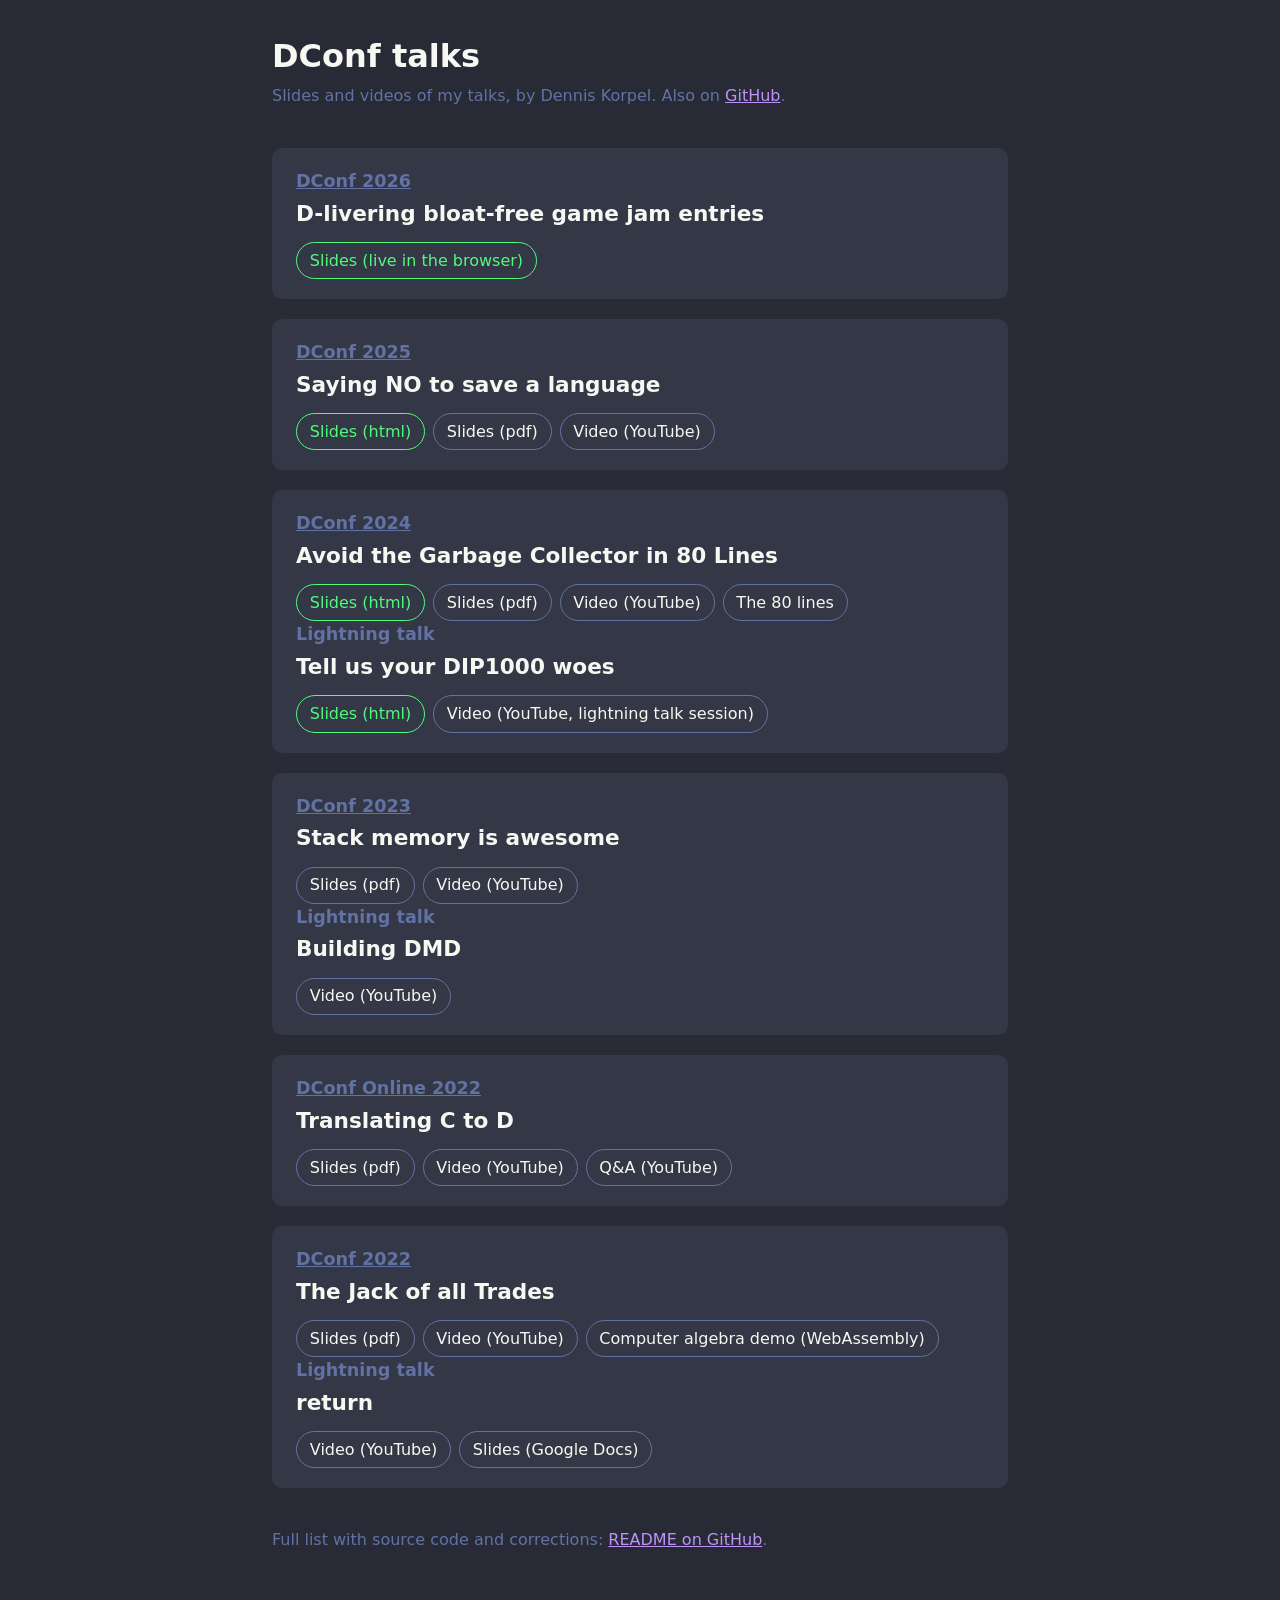
==== commit cd0063c8: "Add 2026" ====
--- a/docs/index.html
+++ b/docs/index.html
@@ -1,648 +1,141 @@
-<!DOCTYPE html><html lang="en-US"><head><title>Why adding features to D is hard</title><meta property="og:title" content="Why adding features to D is hard"><meta charset="UTF-8"><meta name="viewport" content="width=device-width,height=device-height,initial-scale=1.0"><meta name="apple-mobile-web-app-capable" content="yes"><meta http-equiv="X-UA-Compatible" content="ie=edge"><meta property="og:type" content="website"><meta name="twitter:card" content="summary"><style>@media screen{body[data-bespoke-view=""] .bespoke-marp-parent>.bespoke-marp-osc>button,body[data-bespoke-view=next] .bespoke-marp-parent>.bespoke-marp-osc>button,body[data-bespoke-view=presenter] .bespoke-marp-presenter-container .bespoke-marp-presenter-info-container button,body[data-bespoke-view=presenter] .bespoke-marp-presenter-container .bespoke-marp-presenter-note-container button{appearance:none;background-color:initial;border:0;color:inherit;cursor:pointer;font-size:inherit;opacity:.8;outline:none;padding:0;transition:opacity .2s linear;-webkit-tap-highlight-color:transparent}body[data-bespoke-view=""] .bespoke-marp-parent>.bespoke-marp-osc>button:disabled,body[data-bespoke-view=next] .bespoke-marp-parent>.bespoke-marp-osc>button:disabled,body[data-bespoke-view=presenter] .bespoke-marp-presenter-container .bespoke-marp-presenter-info-container button:disabled,body[data-bespoke-view=presenter] .bespoke-marp-presenter-container .bespoke-marp-presenter-note-container button:disabled{cursor:not-allowed;opacity:.15!important}body[data-bespoke-view=""] .bespoke-marp-parent>.bespoke-marp-osc>button:hover,body[data-bespoke-view=next] .bespoke-marp-parent>.bespoke-marp-osc>button:hover,body[data-bespoke-view=presenter] .bespoke-marp-presenter-container .bespoke-marp-presenter-info-container button:hover,body[data-bespoke-view=presenter] .bespoke-marp-presenter-container .bespoke-marp-presenter-note-container button:hover{opacity:1}body[data-bespoke-view=""] .bespoke-marp-parent>.bespoke-marp-osc>button:hover:active,body[data-bespoke-view=next] .bespoke-marp-parent>.bespoke-marp-osc>button:hover:active,body[data-bespoke-view=presenter] .bespoke-marp-presenter-container .bespoke-marp-presenter-info-container button:hover:active,body[data-bespoke-view=presenter] .bespoke-marp-presenter-container .bespoke-marp-presenter-note-container button:hover:active{opacity:.6}body[data-bespoke-view=""] .bespoke-marp-parent>.bespoke-marp-osc>button:hover:not(:disabled),body[data-bespoke-view=next] .bespoke-marp-parent>.bespoke-marp-osc>button:hover:not(:disabled),body[data-bespoke-view=presenter] .bespoke-marp-presenter-container .bespoke-marp-presenter-info-container button:hover:not(:disabled),body[data-bespoke-view=presenter] .bespoke-marp-presenter-container .bespoke-marp-presenter-note-container button:hover:not(:disabled){transition:none}body[data-bespoke-view=""] .bespoke-marp-parent>.bespoke-marp-osc>button[data-bespoke-marp-osc=prev],body[data-bespoke-view=next] .bespoke-marp-parent>.bespoke-marp-osc>button[data-bespoke-marp-osc=prev],body[data-bespoke-view=presenter] .bespoke-marp-presenter-container .bespoke-marp-presenter-info-container button.bespoke-marp-presenter-info-page-prev{background:#0000 url("[data-uri]") no-repeat 50%;background-size:contain;overflow:hidden;text-indent:100%;white-space:nowrap}body[data-bespoke-view=""] .bespoke-marp-parent>.bespoke-marp-osc>button[data-bespoke-marp-osc=next],body[data-bespoke-view=next] .bespoke-marp-parent>.bespoke-marp-osc>button[data-bespoke-marp-osc=next],body[data-bespoke-view=presenter] .bespoke-marp-presenter-container .bespoke-marp-presenter-info-container button.bespoke-marp-presenter-info-page-next{background:#0000 url("[data-uri]") no-repeat 50%;background-size:contain;overflow:hidden;text-indent:100%;white-space:nowrap}body[data-bespoke-view=""] .bespoke-marp-parent>.bespoke-marp-osc>button[data-bespoke-marp-osc=fullscreen],body[data-bespoke-view=next] .bespoke-marp-parent>.bespoke-marp-osc>button[data-bespoke-marp-osc=fullscreen]{background:#0000 url("[data-uri]") no-repeat 50%;background-size:contain;overflow:hidden;text-indent:100%;white-space:nowrap}body[data-bespoke-view=""] .bespoke-marp-parent>.bespoke-marp-osc>button.exit[data-bespoke-marp-osc=fullscreen],body[data-bespoke-view=next] .bespoke-marp-parent>.bespoke-marp-osc>button.exit[data-bespoke-marp-osc=fullscreen]{background-image:url("[data-uri]")}body[data-bespoke-view=""] .bespoke-marp-parent>.bespoke-marp-osc>button[data-bespoke-marp-osc=presenter],body[data-bespoke-view=next] .bespoke-marp-parent>.bespoke-marp-osc>button[data-bespoke-marp-osc=presenter]{background:#0000 url("[data-uri]") no-repeat 50%;background-size:contain;overflow:hidden;text-indent:100%;white-space:nowrap}body[data-bespoke-view=presenter] .bespoke-marp-presenter-container .bespoke-marp-presenter-note-container button.bespoke-marp-presenter-note-bigger{background:#0000 url("[data-uri]") no-repeat 50%;background-size:contain;overflow:hidden;text-indent:100%;white-space:nowrap}body[data-bespoke-view=presenter] .bespoke-marp-presenter-container .bespoke-marp-presenter-note-container button.bespoke-marp-presenter-note-smaller{background:#0000 url("[data-uri]") no-repeat 50%;background-size:contain;overflow:hidden;text-indent:100%;white-space:nowrap}}@keyframes __bespoke_marp_transition_reduced_outgoing__{0%{opacity:1}to{opacity:0}}@keyframes __bespoke_marp_transition_reduced_incoming__{0%{mix-blend-mode:plus-lighter;opacity:0}to{mix-blend-mode:plus-lighter;opacity:1}}.bespoke-marp-note,.bespoke-marp-osc,.bespoke-progress-parent{display:none;transition:none}@media screen{::view-transition-group(*){animation-duration:var(--marp-bespoke-transition-animation-duration,.5s);animation-timing-function:ease}::view-transition-new(*),::view-transition-old(*){animation-delay:0s;animation-direction:var(--marp-bespoke-transition-animation-direction,normal);animation-duration:var(--marp-bespoke-transition-animation-duration,.5s);animation-fill-mode:both;animation-name:var(--marp-bespoke-transition-animation-name,var(--marp-bespoke-transition-animation-name-fallback,__bespoke_marp_transition_no_animation__));mix-blend-mode:normal}::view-transition-old(*){--marp-bespoke-transition-animation-name-fallback:__bespoke_marp_transition_reduced_outgoing__;animation-timing-function:ease}::view-transition-new(*){--marp-bespoke-transition-animation-name-fallback:__bespoke_marp_transition_reduced_incoming__;animation-timing-function:ease}::view-transition-new(root),::view-transition-old(root){animation-timing-function:linear}::view-transition-new(__bespoke_marp_transition_osc__),::view-transition-old(__bespoke_marp_transition_osc__){animation-duration:0s!important;animation-name:__bespoke_marp_transition_osc__!important}::view-transition-new(__bespoke_marp_transition_osc__){opacity:0!important}.bespoke-marp-transition-warming-up::view-transition-group(*),.bespoke-marp-transition-warming-up::view-transition-new(*),.bespoke-marp-transition-warming-up::view-transition-old(*){animation-play-state:paused!important}body,html{height:100%;margin:0}body{background:#000;overflow:hidden}svg.bespoke-marp-slide{content-visibility:hidden;opacity:0;pointer-events:none;z-index:-1}svg.bespoke-marp-slide:not(.bespoke-marp-active) *{view-transition-name:none!important}svg.bespoke-marp-slide.bespoke-marp-active{content-visibility:visible;opacity:1;pointer-events:auto;z-index:0}svg.bespoke-marp-slide.bespoke-marp-active.bespoke-marp-active-ready *{animation-name:__bespoke_marp__!important}@supports not (content-visibility:hidden){svg.bespoke-marp-slide[data-bespoke-marp-load=hideable]{display:none}svg.bespoke-marp-slide[data-bespoke-marp-load=hideable].bespoke-marp-active{display:block}}}@media screen and (prefers-reduced-motion:reduce){svg.bespoke-marp-slide *{view-transition-name:none!important}}@media screen{[data-bespoke-marp-fragment=inactive]{visibility:hidden}body[data-bespoke-view=""] .bespoke-marp-parent,body[data-bespoke-view=next] .bespoke-marp-parent{inset:0;position:absolute}body[data-bespoke-view=""] .bespoke-marp-parent>.bespoke-marp-osc,body[data-bespoke-view=next] .bespoke-marp-parent>.bespoke-marp-osc{background:#000000a6;border-radius:7px;bottom:50px;color:#fff;contain:paint;display:block;font-family:Helvetica,Arial,sans-serif;font-size:16px;left:50%;line-height:0;opacity:1;padding:12px;position:absolute;touch-action:manipulation;transform:translateX(-50%);transition:opacity .2s linear;-webkit-user-select:none;user-select:none;white-space:nowrap;will-change:transform;z-index:1;view-transition-name:__bespoke_marp_transition_osc__}body[data-bespoke-view=""] .bespoke-marp-parent>.bespoke-marp-osc>*,body[data-bespoke-view=next] .bespoke-marp-parent>.bespoke-marp-osc>*{margin-left:6px}body[data-bespoke-view=""] .bespoke-marp-parent>.bespoke-marp-osc>:first-child,body[data-bespoke-view=next] .bespoke-marp-parent>.bespoke-marp-osc>:first-child{margin-left:0}body[data-bespoke-view=""] .bespoke-marp-parent>.bespoke-marp-osc>span,body[data-bespoke-view=next] .bespoke-marp-parent>.bespoke-marp-osc>span{opacity:.8}body[data-bespoke-view=""] .bespoke-marp-parent>.bespoke-marp-osc>span[data-bespoke-marp-osc=page],body[data-bespoke-view=next] .bespoke-marp-parent>.bespoke-marp-osc>span[data-bespoke-marp-osc=page]{display:inline-block;min-width:140px;text-align:center}body[data-bespoke-view=""] .bespoke-marp-parent>.bespoke-marp-osc>button[data-bespoke-marp-osc=fullscreen],body[data-bespoke-view=""] .bespoke-marp-parent>.bespoke-marp-osc>button[data-bespoke-marp-osc=next],body[data-bespoke-view=""] .bespoke-marp-parent>.bespoke-marp-osc>button[data-bespoke-marp-osc=presenter],body[data-bespoke-view=""] .bespoke-marp-parent>.bespoke-marp-osc>button[data-bespoke-marp-osc=prev],body[data-bespoke-view=next] .bespoke-marp-parent>.bespoke-marp-osc>button[data-bespoke-marp-osc=fullscreen],body[data-bespoke-view=next] .bespoke-marp-parent>.bespoke-marp-osc>button[data-bespoke-marp-osc=next],body[data-bespoke-view=next] .bespoke-marp-parent>.bespoke-marp-osc>button[data-bespoke-marp-osc=presenter],body[data-bespoke-view=next] .bespoke-marp-parent>.bespoke-marp-osc>button[data-bespoke-marp-osc=prev]{height:32px;line-height:32px;width:32px}body[data-bespoke-view=""] .bespoke-marp-parent.bespoke-marp-inactive,body[data-bespoke-view=next] .bespoke-marp-parent.bespoke-marp-inactive{cursor:none}body[data-bespoke-view=""] .bespoke-marp-parent.bespoke-marp-inactive>.bespoke-marp-osc,body[data-bespoke-view=next] .bespoke-marp-parent.bespoke-marp-inactive>.bespoke-marp-osc{opacity:0;pointer-events:none}body[data-bespoke-view=""] svg.bespoke-marp-slide,body[data-bespoke-view=next] svg.bespoke-marp-slide{height:100%;left:0;position:absolute;top:0;width:100%}body[data-bespoke-view=""] .bespoke-progress-parent{background:#222;display:flex;height:5px;width:100%}body[data-bespoke-view=""] .bespoke-progress-parent+.bespoke-marp-parent{top:5px}body[data-bespoke-view=""] .bespoke-progress-parent .bespoke-progress-bar{background:#0288d1;flex:0 0 0;transition:flex-basis .2s cubic-bezier(0,1,1,1)}body[data-bespoke-view=next]{background:#0000}body[data-bespoke-view=presenter]{background:#161616}body[data-bespoke-view=presenter] .bespoke-marp-presenter-container{display:grid;font-family:Helvetica,Arial,sans-serif;grid-template:"current dragbar next" minmax(140px,1fr) "current dragbar note" 2fr "info    dragbar note" 3em;grid-template-columns:minmax(3px,var(--bespoke-marp-presenter-split-ratio,66%)) 0 minmax(3px,1fr);height:100%;left:0;position:absolute;top:0;width:100%}body[data-bespoke-view=presenter] .bespoke-marp-presenter-container .bespoke-marp-parent{grid-area:current;overflow:hidden;position:relative}body[data-bespoke-view=presenter] .bespoke-marp-presenter-container .bespoke-marp-parent svg.bespoke-marp-slide{height:calc(100% - 40px);left:20px;pointer-events:none;position:absolute;top:20px;-webkit-user-select:none;user-select:none;width:calc(100% - 40px)}body[data-bespoke-view=presenter] .bespoke-marp-presenter-container .bespoke-marp-parent svg.bespoke-marp-slide.bespoke-marp-active{filter:drop-shadow(0 3px 10px rgba(0,0,0,.5))}body[data-bespoke-view=presenter] .bespoke-marp-presenter-container .bespoke-marp-presenter-dragbar-container{background:#0288d1;cursor:col-resize;grid-area:dragbar;margin-left:-3px;opacity:0;position:relative;transition:opacity .4s linear .1s;width:6px;z-index:10}body[data-bespoke-view=presenter] .bespoke-marp-presenter-container .bespoke-marp-presenter-dragbar-container:hover{opacity:1}body[data-bespoke-view=presenter] .bespoke-marp-presenter-container .bespoke-marp-presenter-dragbar-container.active{opacity:1;transition-delay:0s}body[data-bespoke-view=presenter] .bespoke-marp-presenter-container .bespoke-marp-presenter-next-container{background:#222;cursor:pointer;display:none;grid-area:next;overflow:hidden;position:relative}body[data-bespoke-view=presenter] .bespoke-marp-presenter-container .bespoke-marp-presenter-next-container.active{display:block}body[data-bespoke-view=presenter] .bespoke-marp-presenter-container .bespoke-marp-presenter-next-container iframe.bespoke-marp-presenter-next{background:#0000;border:0;display:block;filter:drop-shadow(0 3px 10px rgba(0,0,0,.5));height:calc(100% - 40px);left:20px;pointer-events:none;position:absolute;top:20px;-webkit-user-select:none;user-select:none;width:calc(100% - 40px)}body[data-bespoke-view=presenter] .bespoke-marp-presenter-container .bespoke-marp-presenter-note-container{background:#222;color:#eee;grid-area:note;position:relative;z-index:1}body[data-bespoke-view=presenter] .bespoke-marp-presenter-container .bespoke-marp-presenter-note-container button{height:1.5em;line-height:1.5em;width:1.5em}body[data-bespoke-view=presenter] .bespoke-marp-presenter-container .bespoke-marp-presenter-note-container .bespoke-marp-presenter-note-wrapper{display:block;inset:0;position:absolute}body[data-bespoke-view=presenter] .bespoke-marp-presenter-container .bespoke-marp-presenter-note-container .bespoke-marp-presenter-note-buttons{background:#000000a6;border-radius:4px;bottom:0;display:flex;gap:4px;margin:12px;opacity:0;padding:6px;pointer-events:none;position:absolute;right:0;transition:opacity .2s linear}body[data-bespoke-view=presenter] .bespoke-marp-presenter-container .bespoke-marp-presenter-note-container .bespoke-marp-presenter-note-buttons:focus-within,body[data-bespoke-view=presenter] .bespoke-marp-presenter-container .bespoke-marp-presenter-note-container .bespoke-marp-presenter-note-wrapper:focus-within+.bespoke-marp-presenter-note-buttons,body[data-bespoke-view=presenter] .bespoke-marp-presenter-container .bespoke-marp-presenter-note-container:hover .bespoke-marp-presenter-note-buttons{opacity:1;pointer-events:auto}body[data-bespoke-view=presenter] .bespoke-marp-presenter-container .bespoke-marp-presenter-note-container .bespoke-marp-note{box-sizing:border-box;font-size:calc(1.1em*var(--bespoke-marp-note-font-scale, 1));height:calc(100% - 40px);margin:20px;overflow:auto;padding-right:3px;white-space:pre-wrap;width:calc(100% - 40px);word-wrap:break-word;scrollbar-color:#eeeeee80 #0000;scrollbar-width:thin}body[data-bespoke-view=presenter] .bespoke-marp-presenter-container .bespoke-marp-presenter-note-container .bespoke-marp-note::-webkit-scrollbar{width:6px}body[data-bespoke-view=presenter] .bespoke-marp-presenter-container .bespoke-marp-presenter-note-container .bespoke-marp-note::-webkit-scrollbar-track{background:#0000}body[data-bespoke-view=presenter] .bespoke-marp-presenter-container .bespoke-marp-presenter-note-container .bespoke-marp-note::-webkit-scrollbar-thumb{background:#eeeeee80;border-radius:6px}body[data-bespoke-view=presenter] .bespoke-marp-presenter-container .bespoke-marp-presenter-note-container .bespoke-marp-note:empty{pointer-events:none}body[data-bespoke-view=presenter] .bespoke-marp-presenter-container .bespoke-marp-presenter-note-container .bespoke-marp-note.active{display:block}body[data-bespoke-view=presenter] .bespoke-marp-presenter-container .bespoke-marp-presenter-note-container .bespoke-marp-note p:first-child{margin-top:0}body[data-bespoke-view=presenter] .bespoke-marp-presenter-container .bespoke-marp-presenter-note-container .bespoke-marp-note p:last-child{margin-bottom:0}body[data-bespoke-view=presenter] .bespoke-marp-presenter-container .bespoke-marp-presenter-info-container{align-items:center;box-sizing:border-box;color:#eee;display:flex;flex-wrap:nowrap;grid-area:info;justify-content:center;overflow:hidden;padding:0 10px}body[data-bespoke-view=presenter] .bespoke-marp-presenter-container .bespoke-marp-presenter-info-container .bespoke-marp-presenter-info-page,body[data-bespoke-view=presenter] .bespoke-marp-presenter-container .bespoke-marp-presenter-info-container .bespoke-marp-presenter-info-time,body[data-bespoke-view=presenter] .bespoke-marp-presenter-container .bespoke-marp-presenter-info-container .bespoke-marp-presenter-info-timer{box-sizing:border-box;display:block;padding:0 10px;white-space:nowrap;width:100%}body[data-bespoke-view=presenter] .bespoke-marp-presenter-container .bespoke-marp-presenter-info-container button{height:1.5em;line-height:1.5em;width:1.5em}body[data-bespoke-view=presenter] .bespoke-marp-presenter-container .bespoke-marp-presenter-info-container .bespoke-marp-presenter-info-page{order:2;text-align:center}body[data-bespoke-view=presenter] .bespoke-marp-presenter-container .bespoke-marp-presenter-info-container .bespoke-marp-presenter-info-page .bespoke-marp-presenter-info-page-text{display:inline-block;min-width:120px;text-align:center}body[data-bespoke-view=presenter] .bespoke-marp-presenter-container .bespoke-marp-presenter-info-container .bespoke-marp-presenter-info-time{color:#999;order:1;text-align:left}body[data-bespoke-view=presenter] .bespoke-marp-presenter-container .bespoke-marp-presenter-info-container .bespoke-marp-presenter-info-timer{color:#999;order:3;text-align:right}body[data-bespoke-view=presenter] .bespoke-marp-presenter-container .bespoke-marp-presenter-info-container .bespoke-marp-presenter-info-timer:hover{cursor:pointer}}@media print{.bespoke-marp-presenter-info-container,.bespoke-marp-presenter-next-container,.bespoke-marp-presenter-note-container{display:none}}</style><style>@charset "UTF-8";@import url("https://fonts.googleapis.com/css?family=Lato:400,900|IBM+Plex+Sans:400,700");div#\:\$p > svg > foreignObject > section{width:1280px;height:720px;box-sizing:border-box;overflow:hidden;position:relative;scroll-snap-align:center center;-webkit-text-size-adjust:100%;text-size-adjust:100%}div#\:\$p > svg > foreignObject > section::after{bottom:0;content:attr(data-marpit-pagination);padding:inherit;pointer-events:none;position:absolute;right:0}div#\:\$p > svg > foreignObject > section:not([data-marpit-pagination])::after{display:none}div#\:\$p > svg > foreignObject > section :is(h1, marp-h1){font-size:2em;margin-block:0.67em}div#\:\$p > svg > foreignObject > section video::-webkit-media-controls{will-change:transform}@page {size:1280px 720px;margin:0}@media print{html, body{background-color:#fff;margin:0;page-break-inside:avoid;break-inside:avoid-page}div#\:\$p > svg > foreignObject > section{page-break-before:always;break-before:page}div#\:\$p > svg > foreignObject > section, div#\:\$p > svg > foreignObject > section *{-webkit-print-color-adjust:exact!important;animation-delay:0s!important;animation-duration:0s!important;color-adjust:exact!important;print-color-adjust:exact!important;transition:none!important}div#\:\$p > svg[data-marpit-svg]{display:block;height:100vh;width:100vw}}div#\:\$p > svg > foreignObject > :where(section){container-type:size}div#\:\$p > svg > foreignObject > section img[data-marp-twemoji]{background:transparent;height:1em;margin:0 .05em 0 .1em;vertical-align:-.1em;width:1em}/*!
- * Marp Dracula theme.
- * @theme dracula
- * @author Daniel Nicolas Gisolfi
- *
- * @auto-scaling true
- * @size 4:3 960px 720px
- * @size 16:9 1280px 720px
- */div#\:\$p > svg > foreignObject > :where(section):not([\20 root]){--dracula-background: #282a36;--dracula-current-line: #44475a;--dracula-foreground: #f8f8f2;--dracula-comment: #6272a4;--dracula-cyan: #b6dee7;--dracula-green: #50fa7b;--dracula-orange: #ffb86c;--dracula-pink: #ff79c6;--dracula-purple:#bd93f9;--dracula-red: #ff5555;--dracula-yellow: #f1fa8c;}div#\:\$p > svg > foreignObject > section .hljs{display:block;overflow-x:auto;padding:0.5em;background:var(--dracula-background)}div#\:\$p > svg > foreignObject > section .hljs, div#\:\$p > svg > foreignObject > section .hljs-subst, div#\:\$p > svg > foreignObject > section .hljs-typing, div#\:\$p > svg > foreignObject > section .hljs-variable, div#\:\$p > svg > foreignObject > section .hljs-template-variable{color:var(--dracula-foreground)}div#\:\$p > svg > foreignObject > section .hljs-comment, div#\:\$p > svg > foreignObject > section .hljs-quote, div#\:\$p > svg > foreignObject > section .hljs-deletion{color:var(--dracula-comment)}div#\:\$p > svg > foreignObject > section .hljs-meta .hljs-doctag, div#\:\$p > svg > foreignObject > section .hljs-built_in, div#\:\$p > svg > foreignObject > section .hljs-selector-tag, div#\:\$p > svg > foreignObject > section .hljs-section, div#\:\$p > svg > foreignObject > section .hljs-link, div#\:\$p > svg > foreignObject > section .hljs-class{color:var(--dracula-cyan)}div#\:\$p > svg > foreignObject > section .hljs-title{color:var(--dracula-green)}div#\:\$p > svg > foreignObject > section .hljs-params{color:var(--dracula-orange)}div#\:\$p > svg > foreignObject > section .hljs-keyword{color:var(--dracula-pink)}div#\:\$p > svg > foreignObject > section .hljs-literal, div#\:\$p > svg > foreignObject > section .hljs-number{color:var(--dracula-purple)}div#\:\$p > svg > foreignObject > section .hljs-regexp{color:var(--dracula-red)}div#\:\$p > svg > foreignObject > section .hljs-string, div#\:\$p > svg > foreignObject > section .hljs-name, div#\:\$p > svg > foreignObject > section .hljs-type, div#\:\$p > svg > foreignObject > section .hljs-attr, div#\:\$p > svg > foreignObject > section .hljs-symbol, div#\:\$p > svg > foreignObject > section .hljs-bullet, div#\:\$p > svg > foreignObject > section .hljs-addition, div#\:\$p > svg > foreignObject > section .hljs-template-tag{color:var(--dracula-yellow)}div#\:\$p > svg > foreignObject > section .hljs-keyword, div#\:\$p > svg > foreignObject > section .hljs-selector-tag, div#\:\$p > svg > foreignObject > section .hljs-literal, div#\:\$p > svg > foreignObject > section .hljs-title, div#\:\$p > svg > foreignObject > section .hljs-section, div#\:\$p > svg > foreignObject > section .hljs-doctag, div#\:\$p > svg > foreignObject > section .hljs-type, div#\:\$p > svg > foreignObject > section .hljs-name, div#\:\$p > svg > foreignObject > section .hljs-strong{font-weight:bold}div#\:\$p > svg > foreignObject > section .hljs-params, div#\:\$p > svg > foreignObject > section .hljs-emphasis{font-style:italic}div#\:\$p > svg > foreignObject > section svg[data-marp-fitting=svg]{max-height:580px}div#\:\$p > svg > foreignObject > section :is(h1, marp-h1), div#\:\$p > svg > foreignObject > section :is(h2, marp-h2), div#\:\$p > svg > foreignObject > section :is(h3, marp-h3), div#\:\$p > svg > foreignObject > section :is(h4, marp-h4), div#\:\$p > svg > foreignObject > section :is(h5, marp-h5), div#\:\$p > svg > foreignObject > section :is(h6, marp-h6){margin:0.5em 0 0 0;color:var(--dracula-purple);text-shadow:2px 2px 1px rgba(0, 0, 0, 0.8)}div#\:\$p > svg > foreignObject > section :is(h1, marp-h1) strong, div#\:\$p > svg > foreignObject > section :is(h2, marp-h2) strong, div#\:\$p > svg > foreignObject > section :is(h3, marp-h3) strong, div#\:\$p > svg > foreignObject > section :is(h4, marp-h4) strong, div#\:\$p > svg > foreignObject > section :is(h5, marp-h5) strong, div#\:\$p > svg > foreignObject > section :is(h6, marp-h6) strong{font-weight:inherit}div#\:\$p > svg > foreignObject > section :is(h1, marp-h1){font-size:1.8em}div#\:\$p > svg > foreignObject > section :is(h2, marp-h2){font-size:1.5em}div#\:\$p > svg > foreignObject > section :is(h3, marp-h3){font-size:1.3em}div#\:\$p > svg > foreignObject > section :is(h4, marp-h4){font-size:1.1em}div#\:\$p > svg > foreignObject > section :is(h5, marp-h5){font-size:1em}div#\:\$p > svg > foreignObject > section :is(h6, marp-h6){font-size:0.9em}div#\:\$p > svg > foreignObject > section p, div#\:\$p > svg > foreignObject > section blockquote{margin:1em 0 0 0}div#\:\$p > svg > foreignObject > section ul > li, div#\:\$p > svg > foreignObject > section ol > li{margin:0.3em 0 0 0;color:var(--dracula-cyan)}div#\:\$p > svg > foreignObject > section ul > li > p, div#\:\$p > svg > foreignObject > section ol > li > p{margin:0.6em 0 0 0}div#\:\$p > svg > foreignObject > section code{display:inline-block;font-family:"IBM Plex Mono", monospace;font-size:0.8em;letter-spacing:0;margin:-0.1em 0.15em;padding:0.1em 0.2em;vertical-align:baseline;color:var(--dracula-green)}div#\:\$p > svg > foreignObject > section :is(pre, marp-pre){display:block;margin:1em 0 0 0;min-height:1em;overflow:visible}div#\:\$p > svg > foreignObject > section :is(pre, marp-pre) code{box-sizing:border-box;margin:0;min-width:100%;padding:0.5em;font-size:0.7em}div#\:\$p > svg > foreignObject > section :is(pre, marp-pre) code svg[data-marp-fitting=svg]{max-height:calc(580px - 1em)}div#\:\$p > svg > foreignObject > section blockquote{margin:1em 0 0 0;padding:0 1em;position:relative;color:var(--dracula-orange)}div#\:\$p > svg > foreignObject > section blockquote::after, div#\:\$p > svg > foreignObject > section blockquote::before{content:"“";display:block;font-family:"Times New Roman", serif;font-weight:bold;position:absolute;color:var(--dracula-green)}div#\:\$p > svg > foreignObject > section blockquote::before{top:0;left:0}div#\:\$p > svg > foreignObject > section blockquote::after{right:0;bottom:0;transform:rotate(180deg)}div#\:\$p > svg > foreignObject > section blockquote > *:first-child{margin-top:0}div#\:\$p > svg > foreignObject > section mark{background:transparent}div#\:\$p > svg > foreignObject > section table{border-spacing:0;border-collapse:collapse;margin:1em 0 0 0}div#\:\$p > svg > foreignObject > section table th, div#\:\$p > svg > foreignObject > section table td{padding:0.2em 0.4em;border-width:1px;border-style:solid}div#\:\$p > svg > foreignObject > section{font-size:35px;font-family:"IBM Plex Sans";line-height:1.35;letter-spacing:1.25px;padding:70px;color:var(--dracula-foreground);background-color:var(--dracula-background)}div#\:\$p > svg > foreignObject > section{--marpit-root-font-size: 35px;}div#\:\$p > svg > foreignObject > section > *:first-child, div#\:\$p > svg > foreignObject > section > header:first-child + *{margin-top:0}div#\:\$p > svg > foreignObject > section a, div#\:\$p > svg > foreignObject > section mark{color:#828ae8}div#\:\$p > svg > foreignObject > section code{background:var(--dracula-current-line);color:var(--dracula-current-green)}div#\:\$p > svg > foreignObject > section :is(h1, marp-h1) strong, div#\:\$p > svg > foreignObject > section :is(h2, marp-h2) strong, div#\:\$p > svg > foreignObject > section :is(h3, marp-h3) strong, div#\:\$p > svg > foreignObject > section :is(h4, marp-h4) strong, div#\:\$p > svg > foreignObject > section :is(h5, marp-h5) strong, div#\:\$p > svg > foreignObject > section :is(h6, marp-h6) strong{color:var(--dracula-current-line)}div#\:\$p > svg > foreignObject > section :is(pre, marp-pre) > code{background:var(--dracula-current-line)}div#\:\$p > svg > foreignObject > section header, div#\:\$p > svg > foreignObject > section footer, div#\:\$p > svg > foreignObject > section section::after, div#\:\$p > svg > foreignObject > section blockquote::before, div#\:\$p > svg > foreignObject > section blockquote::after{color:var(--dracula-comment)}div#\:\$p > svg > foreignObject > section table th, div#\:\$p > svg > foreignObject > section table td{border-color:var(--dracula-current-line)}div#\:\$p > svg > foreignObject > section table thead th{background:var(--dracula-current-line);color:var(--dracula-yellow)}div#\:\$p > svg > foreignObject > section table tbody > tr:nth-child(even) td, div#\:\$p > svg > foreignObject > section table tbody > tr:nth-child(even) th{background:var(--dracula-current-line)}div#\:\$p > svg > foreignObject > section header, div#\:\$p > svg > foreignObject > section footer, div#\:\$p > svg > foreignObject > section::after{box-sizing:border-box;font-size:66%;height:70px;line-height:50px;overflow:hidden;padding:10px 25px;position:absolute;color:#a8b4ca;text-shadow:1px 2px 1px rgba(0, 0, 0, 0.8)}div#\:\$p > svg > foreignObject > section::after{--marpit-root-font-size: 66%;}div#\:\$p > svg > foreignObject > section header{left:0;right:0;top:0}div#\:\$p > svg > foreignObject > section footer{left:0;right:0;bottom:0}div#\:\$p > svg > foreignObject > section::after{right:0;bottom:0;font-size:80%}div#\:\$p > svg > foreignObject > section::after{--marpit-root-font-size: 80%;}div#\:\$p > svg > foreignObject > section .titlebold{color:#e0c127ff;text-shadow:4px 4px 6px rgba(0,0,0,0.6);font-size:2.2em;font-weight:bold;text-align:center}div#\:\$p > svg > foreignObject > section section.titlebold{--marpit-root-font-size: 2.2em;}div#\:\$p > svg > foreignObject > section .code-art{font-family:monospace;font-size:1.2em;line-height:1.2;white-space:pre}div#\:\$p > svg > foreignObject > section section.code-art{--marpit-root-font-size: 1.2em;}div#\:\$p > svg > foreignObject > section .code-art .slash{opacity:0.25}div#\:\$p > svg > foreignObject > section .code-art .letter{color:#82b9ddff}div#\:\$p > svg > foreignObject > section .code-art .symbol{color:#e1877dff}div#\:\$p > svg > foreignObject > section .code-art .number{color:#5cad79ff}div#\:\$p > svg > foreignObject > section[data-marpit-advanced-background="background"]{columns:initial!important;display:block!important;padding:0!important}div#\:\$p > svg > foreignObject > section[data-marpit-advanced-background="background"]::before, div#\:\$p > svg > foreignObject > section[data-marpit-advanced-background="background"]::after, div#\:\$p > svg > foreignObject > section[data-marpit-advanced-background="content"]::before, div#\:\$p > svg > foreignObject > section[data-marpit-advanced-background="content"]::after{display:none!important}div#\:\$p > svg > foreignObject > section[data-marpit-advanced-background="background"] > div[data-marpit-advanced-background-container]{all:initial;display:flex;flex-direction:row;height:100%;overflow:hidden;width:100%}div#\:\$p > svg > foreignObject > section[data-marpit-advanced-background="background"] > div[data-marpit-advanced-background-container][data-marpit-advanced-background-direction="vertical"]{flex-direction:column}div#\:\$p > svg > foreignObject > section[data-marpit-advanced-background="background"][data-marpit-advanced-background-split] > div[data-marpit-advanced-background-container]{width:var(--marpit-advanced-background-split, 50%)}div#\:\$p > svg > foreignObject > section[data-marpit-advanced-background="background"][data-marpit-advanced-background-split="right"] > div[data-marpit-advanced-background-container]{margin-left:calc(100% - var(--marpit-advanced-background-split, 50%))}div#\:\$p > svg > foreignObject > section[data-marpit-advanced-background="background"] > div[data-marpit-advanced-background-container] > figure{all:initial;background-position:center;background-repeat:no-repeat;background-size:cover;flex:auto;margin:0}div#\:\$p > svg > foreignObject > section[data-marpit-advanced-background="background"] > div[data-marpit-advanced-background-container] > figure > figcaption{position:absolute;border:0;clip:rect(0, 0, 0, 0);height:1px;margin:-1px;overflow:hidden;padding:0;white-space:nowrap;width:1px}div#\:\$p > svg > foreignObject > section[data-marpit-advanced-background="content"], div#\:\$p > svg > foreignObject > section[data-marpit-advanced-background="pseudo"]{background:transparent!important}div#\:\$p > svg > foreignObject > section[data-marpit-advanced-background="pseudo"], div#\:\$p > svg[data-marpit-svg] > foreignObject[data-marpit-advanced-background="pseudo"]{pointer-events:none!important}div#\:\$p > svg > foreignObject > section[data-marpit-advanced-background-split]{width:100%;height:100%}
-</style></head><body><div class="bespoke-marp-osc"><button data-bespoke-marp-osc="prev" tabindex="-1" title="Previous slide">Previous slide</button><span data-bespoke-marp-osc="page"></span><button data-bespoke-marp-osc="next" tabindex="-1" title="Next slide">Next slide</button><button data-bespoke-marp-osc="fullscreen" tabindex="-1" title="Toggle fullscreen (f)">Toggle fullscreen</button><button data-bespoke-marp-osc="presenter" tabindex="-1" title="Open presenter view (p)">Open presenter view</button></div><div id=":$p"><svg data-marpit-svg="" viewBox="0 0 1280 720"><foreignObject width="1280" height="720"><section data-class="lead" data-footer="DConf'25 London - August 19 2024 · Slides: https://github.com/dkorpel/dconf" data-theme="dracula" lang="en-US" class="lead" style="--class:lead;--theme:dracula;" data-marpit-advanced-background="background"><div data-marpit-advanced-background-container="true" data-marpit-advanced-background-direction="horizontal"><figure style="background-image:url(&quot;img/titlebg.png&quot;);"></figure></div></section></foreignObject><foreignObject width="1280" height="720"><section id="1" data-class="lead" data-footer="DConf'25 London - August 19 2024 · Slides: https://github.com/dkorpel/dconf" data-theme="dracula" lang="en-US" class="lead" style="--class:lead;--theme:dracula;" data-marpit-advanced-background="content">
-<p><br /><br /></p>
-<h1 class="titlebold">Saying <b>NO</b> to save a language</h1>
-<br /><br />
-Why adding features to the compiler is so hard
-<p>Dennis Korpel</p>
-<footer>DConf'25 London - August 19 2024 · Slides: <a href="https://github.com/dkorpel/dconf">https://github.com/dkorpel/dconf</a></footer>
-</section>
-</foreignObject><foreignObject width="1280" height="720" data-marpit-advanced-background="pseudo"><section data-class="lead" data-footer="DConf'25 London - August 19 2024 · Slides: https://github.com/dkorpel/dconf" data-theme="dracula" lang="en-US" class="lead" style="" data-marpit-advanced-background="pseudo"></section></foreignObject></svg><svg data-marpit-svg="" viewBox="0 0 1280 720"><foreignObject width="1280" height="720"><section id="2" data-marpit-fragments="5" data-paginate="true" data-theme="dracula" lang="en-US" data-marpit-pagination="2" style="--paginate:true;--theme:dracula;" data-marpit-pagination-total="56">
-<h1 id="the-circle-of-life">The circle of life</h1>
+<!DOCTYPE html>
+<html lang="en-US">
+<head>
+<meta charset="UTF-8">
+<meta name="viewport" content="width=device-width, initial-scale=1.0">
+<title>DConf talks by Dennis Korpel</title>
+<meta property="og:title" content="DConf talks by Dennis Korpel">
+<meta property="og:type" content="website">
+<style>
+:root {
+	color-scheme: dark;
+	--bg: #282a36;
+	--fg: #f8f8f2;
+	--muted: #6272a4;
+	--card: #343746;
+	--accent: #bd93f9;
+	--accent2: #50fa7b;
+}
+* { box-sizing: border-box; }
+body {
+	margin: 0;
+	padding: 2rem 1rem 4rem;
+	background: var(--bg);
+	color: var(--fg);
+	font-family: system-ui, -apple-system, "Segoe UI", Roboto, sans-serif;
+	line-height: 1.5;
+}
+main { max-width: 46rem; margin: 0 auto; }
+h1 { font-size: 2rem; margin: 0 0 0.25rem; }
+.sub { color: var(--muted); margin: 0 0 2.5rem; }
+section {
+	background: var(--card);
+	border-radius: 10px;
+	padding: 1.25rem 1.5rem;
+	margin-bottom: 1.25rem;
+}
+h2 { font-size: 1.1rem; margin: 0; color: var(--muted); font-weight: 600; }
+h2 a { color: var(--muted); }
+h3 { font-size: 1.35rem; margin: 0.2rem 0 0.75rem; }
+h3 + h2 { margin-top: 1.5rem; }
+ul { list-style: none; padding: 0; margin: 0; display: flex; flex-wrap: wrap; gap: 0.5rem; }
+li { margin: 0; }
+a { color: var(--accent); }
+ul a {
+	display: inline-block;
+	padding: 0.35rem 0.8rem;
+	border: 1px solid var(--muted);
+	border-radius: 999px;
+	text-decoration: none;
+	color: var(--fg);
+}
+ul a:hover { border-color: var(--accent); color: var(--accent); }
+ul a.primary { border-color: var(--accent2); color: var(--accent2); }
+ul a.primary:hover { background: var(--accent2); color: var(--bg); }
+footer { color: var(--muted); margin-top: 2.5rem; }
+</style>
+</head>
+<body>
+<main>
+<h1>DConf talks</h1>
+<p class="sub">Slides and videos of my talks, by Dennis Korpel. Also on <a href="https://github.com/dkorpel/dconf">GitHub</a>.</p>
+
+<section>
+<h2><a href="https://dconf.org/2026/#dennisk">DConf 2026</a></h2>
+<h3>D-livering bloat-free game jam entries</h3>
 <ul>
-<li data-marpit-fragment="1">C++ committee says &quot;No&quot; to Walter Bright's proposals</li>
-<li data-marpit-fragment="2">Walter creates D</li>
-<li data-marpit-fragment="3">D Improvement Proposals (DIPs) are made</li>
-<li data-marpit-fragment="4">Walter says &quot;No&quot;</li>
-<li data-marpit-fragment="5">D users create new languages</li>
+	<li><a class="primary" href="dconf26/">Slides (live in the browser)</a></li>
 </ul>
 </section>
-</foreignObject></svg><svg data-marpit-svg="" viewBox="0 0 1280 720"><foreignObject width="1280" height="720"><section data-paginate="true" data-footer="Styx: https://gitlab.com/styx-lang/styx · Neat: https://github.com/neat-lang/neat" data-theme="dracula" lang="en-US" data-marpit-pagination="3" style="--paginate:true;--footer:Styx: https://gitlab.com/styx-lang/styx · Neat: https://github.com/neat-lang/neat;--theme:dracula;" data-marpit-pagination-total="56" data-marpit-advanced-background="background"><div data-marpit-advanced-background-container="true" data-marpit-advanced-background-direction="horizontal"><figure style="background-image:url(&quot;img/newlangs.png&quot;);background-size:auto 600px;"></figure></div></section></foreignObject><foreignObject width="1280" height="720"><section id="3" data-paginate="true" data-footer="Styx: https://gitlab.com/styx-lang/styx · Neat: https://github.com/neat-lang/neat" data-theme="dracula" lang="en-US" data-marpit-pagination="3" style="--paginate:true;--footer:Styx: https://gitlab.com/styx-lang/styx · Neat: https://github.com/neat-lang/neat;--theme:dracula;" data-marpit-pagination-total="56" data-marpit-advanced-background="content"><footer>Styx: <a href="https://gitlab.com/styx-lang/styx">https://gitlab.com/styx-lang/styx</a> · Neat: <a href="https://github.com/neat-lang/neat">https://github.com/neat-lang/neat</a></footer>
-</section>
-</foreignObject><foreignObject width="1280" height="720" data-marpit-advanced-background="pseudo"><section data-paginate="true" data-footer="Styx: https://gitlab.com/styx-lang/styx · Neat: https://github.com/neat-lang/neat" data-theme="dracula" lang="en-US" data-marpit-pagination="3" style="" data-marpit-pagination-total="56" data-marpit-advanced-background="pseudo"></section></foreignObject></svg><svg data-marpit-svg="" viewBox="0 0 1280 720"><foreignObject width="1280" height="720"><section id="4" data-paginate="true" data-footer="Dr. No (1962) - United Artists · Yes Man (2008) - Warner Bros. Pictures" data-theme="dracula" lang="en-US" data-marpit-pagination="4" style="--paginate:true;--footer:Dr. No (1962) - United Artists · Yes Man (2008) - Warner Bros. Pictures;--theme:dracula;" data-marpit-pagination-total="56">
-<h1 id="cant-walter-just-say-yes">Can't Walter just say yes?</h1>
-<br />
-<div style="display:flex; justify-content:center; gap:20px;">
-  <img src="img/drno.png" height="370" data-marpit-fragment="1" />
-  <span data-marpit-fragment="2">
-  <img src="img/yesman.jpg" height="370" />
-  </span>
-</div>
-<footer>Dr. No (1962) - United Artists · Yes Man (2008) - Warner Bros. Pictures</footer>
-</section>
-</foreignObject></svg><svg data-marpit-svg="" viewBox="0 0 1280 720"><foreignObject width="1280" height="720"><section id="5" data-marpit-fragments="3" data-paginate="true" data-theme="dracula" lang="en-US" data-marpit-pagination="5" style="--paginate:true;--theme:dracula;" data-marpit-pagination-total="56">
-<h1 id="about-me">About me</h1>
+
+<section>
+<h2><a href="https://dconf.org/2025/#dennisk">DConf 2025</a></h2>
+<h3>Saying NO to save a language</h3>
 <ul>
-<li data-marpit-fragment="1">Pull Request and Issue manager since 2022</li>
-<li data-marpit-fragment="2">Want a small, stable programming language</li>
-<li data-marpit-fragment="3">Also inclined to say</li>
-</ul>
-<span data-marpit-fragment="4">
-<p><img src="img/no-spray.png" alt="Image" style="height:300px;" /><br />
-</span></p>
-</section>
-</foreignObject></svg><svg data-marpit-svg="" viewBox="0 0 1280 720"><foreignObject width="1280" height="720"><section id="6" data-marpit-fragments="3" data-paginate="true" data-theme="dracula" lang="en-US" data-marpit-pagination="6" style="--paginate:true;--theme:dracula;" data-marpit-pagination-total="56">
-<h1 id="contents">Contents</h1>
-<ul>
-<li data-marpit-fragment="1">How features add complexity</li>
-<li data-marpit-fragment="2">How to make better improvement proposals</li>
-<li data-marpit-fragment="3">How to refactor code to reduce technical debt</li>
+	<li><a class="primary" href="dconf25/">Slides (html)</a></li>
+	<li><a href="https://github.com/dkorpel/dconf/blob/master/dconf25/slides.pdf">Slides (pdf)</a></li>
+	<li><a href="https://youtu.be/cpP0RxgDR0U">Video (YouTube)</a></li>
 </ul>
 </section>
-</foreignObject></svg><svg data-marpit-svg="" viewBox="0 0 1280 720"><foreignObject width="1280" height="720"><section data-marpit-fragments="2" data-paginate="true" data-footer="https://alexgaynor.net/2020/nov/30/why-software-ends-up-complex/" data-theme="dracula" lang="en-US" data-marpit-pagination="7" style="--paginate:true;--footer:https://alexgaynor.net/2020/nov/30/why-software-ends-up-complex/;--theme:dracula;--marpit-advanced-background-split:33%;" data-marpit-pagination-total="56" data-marpit-advanced-background="background" data-marpit-advanced-background-split="right"><div data-marpit-advanced-background-container="true" data-marpit-advanced-background-direction="horizontal"><figure style="background-image:url(&quot;img/alex-gaynor.png&quot;);"></figure></div></section></foreignObject><foreignObject width="67%" height="720"><section id="7" data-marpit-fragments="2" data-paginate="true" data-footer="https://alexgaynor.net/2020/nov/30/why-software-ends-up-complex/" data-theme="dracula" lang="en-US" data-marpit-pagination="7" style="--paginate:true;--footer:https://alexgaynor.net/2020/nov/30/why-software-ends-up-complex/;--theme:dracula;--marpit-advanced-background-split:33%;" data-marpit-pagination-total="56" data-marpit-advanced-background="content" data-marpit-advanced-background-split="right">
-<h1 id="d-is-too-complex">D is too complex</h1>
+
+<section>
+<h2><a href="https://dconf.org/2024/#dennisk">DConf 2024</a></h2>
+<h3>Avoid the Garbage Collector in 80 Lines</h3>
 <ul>
-<li data-marpit-fragment="1">Makes it harder to use/maintain</li>
-<li data-marpit-fragment="2">How did it become this way?</li>
+	<li><a class="primary" href="dconf24/">Slides (html)</a></li>
+	<li><a href="https://github.com/dkorpel/dconf/blob/master/dconf24/slides.pdf">Slides (pdf)</a></li>
+	<li><a href="https://youtu.be/1EW7F9px4dA">Video (YouTube)</a></li>
+	<li><a href="https://github.com/dkorpel/dconf/blob/master/dconf24/allocator.d">The 80 lines</a></li>
 </ul>
-<footer><a href="https://alexgaynor.net/2020/nov/30/why-software-ends-up-complex/">https://alexgaynor.net/2020/nov/30/why-software-ends-up-complex/</a></footer>
-</section>
-</foreignObject><foreignObject width="1280" height="720" data-marpit-advanced-background="pseudo"><section data-marpit-fragments="2" data-paginate="true" data-footer="https://alexgaynor.net/2020/nov/30/why-software-ends-up-complex/" data-theme="dracula" lang="en-US" data-marpit-pagination="7" style="" data-marpit-pagination-total="56" data-marpit-advanced-background="pseudo" data-marpit-advanced-background-split="right"></section></foreignObject></svg><svg data-marpit-svg="" viewBox="0 0 1280 720"><foreignObject width="1280" height="720"><section id="8" data-marpit-fragments="6" data-paginate="true" data-theme="dracula" lang="en-US" data-marpit-pagination="8" style="--paginate:true;--theme:dracula;" data-marpit-pagination-total="56">
-<h1 id="simplicity-gets-dismissed">Simplicity gets dismissed</h1>
+<h2>Lightning talk</h2>
+<h3>Tell us your DIP1000 woes</h3>
 <ul>
-<li data-marpit-fragment="1">Features are naturally additive</li>
-<li data-marpit-fragment="2">Supporters claim concrete benefits</li>
-<li data-marpit-fragment="3">Detractors claim abstract drawbacks
-<ul>
-<li data-marpit-fragment="4">Sounds like exaggerating</li>
-</ul>
-</li>
-<li data-marpit-fragment="5">Add 1% a hundred times and you triple the size
-<ul>
-<li data-marpit-fragment="6">(Exponential growth)</li>
-</ul>
-</li>
+	<li><a class="primary" href="dconf24-lightning/">Slides (html)</a></li>
+	<li><a href="https://youtu.be/sWxHJ5vWMEE">Video (YouTube, lightning talk session)</a></li>
 </ul>
 </section>
-</foreignObject></svg><svg data-marpit-svg="" viewBox="0 0 1280 720"><foreignObject width="1280" height="720"><section id="9" data-marpit-fragments="7" data-paginate="true" data-theme="dracula" lang="en-US" data-marpit-pagination="9" style="--paginate:true;--theme:dracula;" data-marpit-pagination-total="56">
-<h1 id="not-all-compiler-stages-are-equal">Not all compiler stages are equal</h1>
-<p>Parsing → Semantic Analysis → Code generation</p>
+
+<section>
+<h2><a href="https://dconf.org/2023/#dennisk">DConf 2023</a></h2>
+<h3>Stack memory is awesome</h3>
 <ul>
-<li data-marpit-fragment="1">Parsing
+	<li><a href="https://dconf.org/2023/slides/korpel.pdf">Slides (pdf)</a></li>
+	<li><a href="https://youtu.be/b0hRAdjCFtI">Video (YouTube)</a></li>
+</ul>
+<h2>Lightning talk</h2>
+<h3>Building DMD</h3>
 <ul>
-<li data-marpit-fragment="2">~10 KLOC in dmd, 'solved' problem</li>
-</ul>
-</li>
-<li data-marpit-fragment="3">Code generation
-<ul>
-<li data-marpit-fragment="4">Outsourced to LLVM, GCC, or Walter Bright</li>
-<li data-marpit-fragment="5">~100 KLOC in dmd</li>
-</ul>
-</li>
-<li data-marpit-fragment="6">Semantic analysis
-<ul>
-<li data-marpit-fragment="7">~200 KLOC, 'heart' of the D language</li>
-</ul>
-</li>
+	<li><a href="https://youtu.be/Ks5vXpDO4H0?t=2187">Video (YouTube)</a></li>
 </ul>
 </section>
-</foreignObject></svg><svg data-marpit-svg="" viewBox="0 0 1280 720"><foreignObject width="1280" height="720"><section data-paginate="true" data-footer="Pictured: ArcelorMittal Orbit" data-theme="dracula" lang="en-US" data-marpit-pagination="10" style="--paginate:true;--footer:Pictured: ArcelorMittal Orbit;--theme:dracula;--marpit-advanced-background-split:50%;" data-marpit-pagination-total="56" data-marpit-advanced-background="background" data-marpit-advanced-background-split="right"><div data-marpit-advanced-background-container="true" data-marpit-advanced-background-direction="horizontal"><figure style="background-image:url(&quot;img/complex-tower.jpg&quot;);"></figure></div></section></foreignObject><foreignObject width="50%" height="720"><section id="10" data-paginate="true" data-footer="Pictured: ArcelorMittal Orbit" data-theme="dracula" lang="en-US" data-marpit-pagination="10" style="--paginate:true;--footer:Pictured: ArcelorMittal Orbit;--theme:dracula;--marpit-advanced-background-split:50%;" data-marpit-pagination-total="56" data-marpit-advanced-background="content" data-marpit-advanced-background-split="right">
-<h1 id="semantic-is-the-trouble-spot">&quot;Semantic&quot; is the trouble spot</h1>
-<p><span data-marpit-fragment="1">But what is it?</span></p>
-<footer>Pictured: ArcelorMittal Orbit</footer>
-</section>
-</foreignObject><foreignObject width="1280" height="720" data-marpit-advanced-background="pseudo"><section data-paginate="true" data-footer="Pictured: ArcelorMittal Orbit" data-theme="dracula" lang="en-US" data-marpit-pagination="10" style="" data-marpit-pagination-total="56" data-marpit-advanced-background="pseudo" data-marpit-advanced-background-split="right"></section></foreignObject></svg><svg data-marpit-svg="" viewBox="0 0 1280 720"><foreignObject width="1280" height="720"><section id="11" data-paginate="true" data-theme="dracula" lang="en-US" data-marpit-pagination="11" style="--paginate:true;--theme:dracula;" data-marpit-pagination-total="56">
-<h1 id="its-tree-rewriting">It's tree rewriting</h1>
-<pre class="code-art">
-<span class="letter">x</span> <span class="symbol">+</span> <span class="letter">y</span> <span class="symbol">*</span> <span class="number">0</span>
-</pre>
-<p>Tree form:</p>
-<pre class="code-art" data-marpit-fragment="1">
-   <span class="symbol">+</span>                <span class="symbol">+</span>            <span class="letter">x</span>
-  <span class="slash">/ \</span>              <span class="slash">/ \</span>
- <span class="letter">x</span>   <span class="symbol">*</span>      →     <span class="letter">x</span>   <span class="number">0</span>    →
-    <span class="slash">/ \</span>
-   <span class="letter">y</span>   <span class="number">0</span>
-</pre>
-</section>
-</foreignObject></svg><svg data-marpit-svg="" viewBox="0 0 1280 720"><foreignObject width="1280" height="720"><section id="12" data-paginate="true" data-theme="dracula" lang="en-US" data-marpit-pagination="12" style="--paginate:true;--theme:dracula;" data-marpit-pagination-total="56">
-<h1 id="just-recursion-and-if-statements">Just recursion and if-statements</h1>
-<pre is="marp-pre" data-auto-scaling="downscale-only"><code class="language-D">Expression semantic(Expression exp)
-{
-    exp.lhs = semantic(exp.lhs);
-    exp.rhs = semantic(exp.rhs);
 
-    <span class="hljs-keyword">if</span> (exp.kind == MULTIPLICATION &amp;&amp; exp.rhs == Expression(<span class="hljs-number">0</span>))
-        <span class="hljs-keyword">return</span> Expression(<span class="hljs-number">0</span>);
-
-    <span class="hljs-keyword">if</span> (exp.kind == ADDITION &amp;&amp; exp.rhs == Expression(<span class="hljs-number">0</span>))
-        <span class="hljs-keyword">return</span> exp.lhs;
-}
-</code></pre>
-<p><span data-marpit-fragment="1">...Multiplied by 20000</span></p>
-</section>
-</foreignObject></svg><svg data-marpit-svg="" viewBox="0 0 1280 720"><foreignObject width="1280" height="720"><section id="13" data-marpit-fragments="5" data-paginate="true" data-footer="https://github.com/dlang/dmd/pull/13057" data-theme="dracula" lang="en-US" data-marpit-pagination="13" style="--paginate:true;--footer:https://github.com/dlang/dmd/pull/13057;--theme:dracula;" data-marpit-pagination-total="56">
-<h1 id="example-of-implementation-woes">Example of implementation woes</h1>
+<section>
+<h2><a href="https://dconf.org/2022/online/#dennisk">DConf Online 2022</a></h2>
+<h3>Translating C to D</h3>
 <ul>
-<li>Command to run unittests for single module:</li>
-</ul>
-<pre is="marp-pre" data-auto-scaling="downscale-only"><code class="language-bash">dmd -i -unittest -main -run foo.d
-</code></pre>
-<ul>
-<li data-marpit-fragment="1"><code>-unittest</code> only compiles in <code>unittest {}</code> functions</li>
-<li data-marpit-fragment="2"><code>-main</code> implicitly adds <code>void main() {}</code></li>
-<li data-marpit-fragment="3">What if <code>foo.d</code> already has a <code>main</code>?</li>
-<li data-marpit-fragment="4"><code>Error: only one main allowed</code></li>
-<li data-marpit-fragment="5">Enhancement request: only add empty main when needed</li>
-</ul>
-<footer><a href="https://github.com/dlang/dmd/pull/13057">https://github.com/dlang/dmd/pull/13057</a></footer>
-</section>
-</foreignObject></svg><svg data-marpit-svg="" viewBox="0 0 1280 720"><foreignObject width="1280" height="720"><section id="14" data-marpit-fragments="7" data-paginate="true" data-theme="dracula" lang="en-US" data-marpit-pagination="14" style="--paginate:true;--theme:dracula;" data-marpit-pagination-total="56">
-<h1 id="contributions-become-harder">Contributions become harder</h1>
-<ul>
-<li data-marpit-fragment="1">First question: How to find existing main?
-<ul>
-<li data-marpit-fragment="2">In C, this could be a simple check in the parser</li>
-<li data-marpit-fragment="3">In D, consider <code>mixin</code> <code>static if (X)</code> <code>import</code></li>
-</ul>
-</li>
-<li data-marpit-fragment="4">Parsing is too early</li>
-<li data-marpit-fragment="5">Check for main in code generator?
-<ul>
-<li data-marpit-fragment="6">Too late, backend is separate from frontend</li>
-</ul>
-</li>
-<li data-marpit-fragment="7">Another question: <em>what is <code>main</code>?</em></li>
+	<li><a href="https://dconf.org/2022/online/slides/korpel.pdf">Slides (pdf)</a></li>
+	<li><a href="https://youtu.be/654rSPaIA0o">Video (YouTube)</a></li>
+	<li><a href="https://youtu.be/ZANlWQLXYXU">Q&amp;A (YouTube)</a></li>
 </ul>
 </section>
-</foreignObject></svg><svg data-marpit-svg="" viewBox="0 0 1280 720"><foreignObject width="1280" height="720"><section data-paginate="true" data-theme="dracula" lang="en-US" data-marpit-pagination="15" style="--paginate:true;--theme:dracula;" data-marpit-pagination-total="56" data-marpit-advanced-background="background"><div data-marpit-advanced-background-container="true" data-marpit-advanced-background-direction="horizontal"><figure style="background-image:url(&quot;img/maincode.png&quot;);background-size:contain;"></figure></div></section></foreignObject><foreignObject width="1280" height="720"><section id="15" data-paginate="true" data-theme="dracula" lang="en-US" data-marpit-pagination="15" style="--paginate:true;--theme:dracula;" data-marpit-pagination-total="56" data-marpit-advanced-background="content"></section>
-</foreignObject><foreignObject width="1280" height="720" data-marpit-advanced-background="pseudo"><section data-paginate="true" data-theme="dracula" lang="en-US" data-marpit-pagination="15" style="" data-marpit-pagination-total="56" data-marpit-advanced-background="pseudo"></section></foreignObject></svg><svg data-marpit-svg="" viewBox="0 0 1280 720"><foreignObject width="1280" height="720"><section data-paginate="true" data-theme="dracula" lang="en-US" data-marpit-pagination="16" style="--paginate:true;--theme:dracula;" data-marpit-pagination-total="56" data-marpit-advanced-background="background"><div data-marpit-advanced-background-container="true" data-marpit-advanced-background-direction="horizontal"><figure style="background-image:url(&quot;img/maincode1.png&quot;);background-size:contain;"></figure></div></section></foreignObject><foreignObject width="1280" height="720"><section id="16" data-paginate="true" data-theme="dracula" lang="en-US" data-marpit-pagination="16" style="--paginate:true;--theme:dracula;" data-marpit-pagination-total="56" data-marpit-advanced-background="content"></section>
-</foreignObject><foreignObject width="1280" height="720" data-marpit-advanced-background="pseudo"><section data-paginate="true" data-theme="dracula" lang="en-US" data-marpit-pagination="16" style="" data-marpit-pagination-total="56" data-marpit-advanced-background="pseudo"></section></foreignObject></svg><svg data-marpit-svg="" viewBox="0 0 1280 720"><foreignObject width="1280" height="720"><section data-paginate="true" data-theme="dracula" lang="en-US" data-marpit-pagination="17" style="--paginate:true;--theme:dracula;" data-marpit-pagination-total="56" data-marpit-advanced-background="background"><div data-marpit-advanced-background-container="true" data-marpit-advanced-background-direction="horizontal"><figure style="background-image:url(&quot;img/maincode2.png&quot;);background-size:contain;"></figure></div></section></foreignObject><foreignObject width="1280" height="720"><section id="17" data-paginate="true" data-theme="dracula" lang="en-US" data-marpit-pagination="17" style="--paginate:true;--theme:dracula;" data-marpit-pagination-total="56" data-marpit-advanced-background="content"></section>
-</foreignObject><foreignObject width="1280" height="720" data-marpit-advanced-background="pseudo"><section data-paginate="true" data-theme="dracula" lang="en-US" data-marpit-pagination="17" style="" data-marpit-pagination-total="56" data-marpit-advanced-background="pseudo"></section></foreignObject></svg><svg data-marpit-svg="" viewBox="0 0 1280 720"><foreignObject width="1280" height="720"><section id="18" data-marpit-fragments="5" data-paginate="true" data-theme="dracula" lang="en-US" data-marpit-pagination="18" style="--paginate:true;--theme:dracula;" data-marpit-pagination-total="56">
-<h1 id="once-its-in-there-it-stays">Once it's in there, it stays</h1>
+
+<section>
+<h2><a href="https://dconf.org/2022/#dennisk">DConf 2022</a></h2>
+<h3>The Jack of all Trades</h3>
 <ul>
-<li data-marpit-fragment="1">Working on <code>final switch</code>-related code, I discovered:
+	<li><a href="https://dconf.org/2022/slides/korpel.pdf">Slides (pdf)</a></li>
+	<li><a href="https://www.youtube.com/watch?v=f9RzegZmnUc">Video (YouTube)</a></li>
+	<li><a href="https://dkorpel.github.io/dconf2022/">Computer algebra demo (WebAssembly)</a></li>
+</ul>
+<h2>Lightning talk</h2>
+<h3>return</h3>
 <ul>
-<li data-marpit-fragment="2">switch case statement can be runtime <code>int</code> variable</li>
-<li data-marpit-fragment="3"><code>enum</code> can enumerate struct with <code>opBinary!&quot;+&quot;</code></li>
-</ul>
-</li>
-<li data-marpit-fragment="4">Can we remove these please?
-<ul>
-<li data-marpit-fragment="5">Breaks existing code</li>
-</ul>
-</li>
+	<li><a href="https://youtu.be/GOKIH7AQJR0?t=741">Video (YouTube)</a></li>
+	<li><a href="https://docs.google.com/presentation/d/1cAFNsrWqA9--lYtlnRx4Wvt7Vk5a5rhwgh8tVuP0BWY">Slides (Google Docs)</a></li>
 </ul>
 </section>
-</foreignObject></svg><svg data-marpit-svg="" viewBox="0 0 1280 720"><foreignObject width="1280" height="720"><section id="19" data-marpit-fragments="3" data-paginate="true" data-footer="https://www.hyrumslaw.com/" data-theme="dracula" lang="en-US" data-marpit-pagination="19" style="--paginate:true;--footer:https://www.hyrumslaw.com/;--theme:dracula;" data-marpit-pagination-total="56">
-<h1 id="all-behaviors-are-depended-on">All behaviors are depended on</h1>
-<p>Hyrum’s Law:</p>
-<blockquote>
-<p>With a sufficient number of users of an API, it does not matter what you promise in the contract: All observable behaviors of your system will be depended on by somebody.</p>
-</blockquote>
-<ul>
-<li data-marpit-fragment="1">D exposes compiler internals (<code>.stringof</code>, <code>.mangleof</code>, etc.)</li>
-<li data-marpit-fragment="2">D users unittest those internals</li>
-<li data-marpit-fragment="3">Even <code>dmd -v</code> verbose <a href="https://github.com/dlang/dmd/pull/20873">output depended on by <code>rdmd</code></a></li>
-</ul>
-<footer><a href="https://www.hyrumslaw.com/">https://www.hyrumslaw.com/</a></footer>
-</section>
-</foreignObject></svg><svg data-marpit-svg="" viewBox="0 0 1280 720"><foreignObject width="1280" height="720"><section data-paginate="true" data-footer="https://github.com/dlang/tools/blob/4d4a2798b6f89befbdbc766b8284aae229c3c66b/rdmd.d#L657" data-theme="dracula" lang="en-US" data-marpit-pagination="20" style="--paginate:true;--footer:https://github.com/dlang/tools/blob/4d4a2798b6f89befbdbc766b8284aae229c3c66b/rdmd.d#L657;--theme:dracula;" data-marpit-pagination-total="56" data-marpit-advanced-background="background"><div data-marpit-advanced-background-container="true" data-marpit-advanced-background-direction="horizontal"><figure style="background-image:url(&quot;img/rdmdv.png&quot;);background-size:contain;"></figure></div></section></foreignObject><foreignObject width="1280" height="720"><section id="20" data-paginate="true" data-footer="https://github.com/dlang/tools/blob/4d4a2798b6f89befbdbc766b8284aae229c3c66b/rdmd.d#L657" data-theme="dracula" lang="en-US" data-marpit-pagination="20" style="--paginate:true;--footer:https://github.com/dlang/tools/blob/4d4a2798b6f89befbdbc766b8284aae229c3c66b/rdmd.d#L657;--theme:dracula;" data-marpit-pagination-total="56" data-marpit-advanced-background="content"><footer><a href="https://github.com/dlang/tools/blob/4d4a2798b6f89befbdbc766b8284aae229c3c66b/rdmd.d#L657">https://github.com/dlang/tools/blob/4d4a2798b6f89befbdbc766b8284aae229c3c66b/rdmd.d#L657</a></footer>
-</section>
-</foreignObject><foreignObject width="1280" height="720" data-marpit-advanced-background="pseudo"><section data-paginate="true" data-footer="https://github.com/dlang/tools/blob/4d4a2798b6f89befbdbc766b8284aae229c3c66b/rdmd.d#L657" data-theme="dracula" lang="en-US" data-marpit-pagination="20" style="" data-marpit-pagination-total="56" data-marpit-advanced-background="pseudo"></section></foreignObject></svg><svg data-marpit-svg="" viewBox="0 0 1280 720"><foreignObject width="1280" height="720"><section id="21" data-marpit-fragments="3" data-paginate="true" data-theme="dracula" lang="en-US" data-marpit-pagination="21" style="--paginate:true;--theme:dracula;" data-marpit-pagination-total="56">
-<h2 id="how-features-add-complexity-conclusion">How features add complexity (conclusion)</h2>
-<ul>
-<li data-marpit-fragment="1">We add more than we remove</li>
-<li data-marpit-fragment="2">Compiler development becomes harder/slower</li>
-<li data-marpit-fragment="3">But: 'never add any features' is not a solution either</li>
-</ul>
-<span data-marpit-fragment="4">
-<blockquote>
-<p>It's 2025, where are my tuples and sum types!</p>
-</blockquote>
-</span>
-</section>
-</foreignObject></svg><svg data-marpit-svg="" viewBox="0 0 1280 720"><foreignObject width="1280" height="720"><section data-paginate="true" data-footer="Pictured: Battersea power station" data-theme="dracula" lang="en-US" data-marpit-pagination="22" style="--paginate:true;--footer:Pictured: Battersea power station;--theme:dracula;" data-marpit-pagination-total="56" data-marpit-advanced-background="background"><div data-marpit-advanced-background-container="true" data-marpit-advanced-background-direction="horizontal"><figure style="background-image:url(&quot;img/battersea-power-station.jpg&quot;);"></figure></div></section></foreignObject><foreignObject width="1280" height="720"><section id="22" data-paginate="true" data-footer="Pictured: Battersea power station" data-theme="dracula" lang="en-US" data-marpit-pagination="22" style="--paginate:true;--footer:Pictured: Battersea power station;--theme:dracula;" data-marpit-pagination-total="56" data-marpit-advanced-background="content">
-<h1 id="5-tips-for-improvement-proposals">5 tips for improvement proposals</h1>
-<footer>Pictured: Battersea power station</footer>
-</section>
-</foreignObject><foreignObject width="1280" height="720" data-marpit-advanced-background="pseudo"><section data-paginate="true" data-footer="Pictured: Battersea power station" data-theme="dracula" lang="en-US" data-marpit-pagination="22" style="" data-marpit-pagination-total="56" data-marpit-advanced-background="pseudo"></section></foreignObject></svg><svg data-marpit-svg="" viewBox="0 0 1280 720"><foreignObject width="1280" height="720"><section id="23" data-marpit-fragments="5" data-paginate="true" data-theme="dracula" lang="en-US" data-marpit-pagination="23" style="--paginate:true;--theme:dracula;" data-marpit-pagination-total="56">
-<h1 id="1---include-real-usage-examples">#1 - Include real usage examples</h1>
-<blockquote>
-<p>Let's add magic <code>__REACHABLE__</code> boolean</p>
-</blockquote>
-<ul>
-<li data-marpit-fragment="1">Why?
-<ul>
-<li data-marpit-fragment="2">&quot;For when you want to know whether code is reachable&quot; <img class="emoji" draggable="false" alt="🤨" src="https://cdn.jsdelivr.net/gh/jdecked/twemoji@16.0.1/assets/svg/1f928.svg" data-marp-twemoji=""/></li>
-<li data-marpit-fragment="3">&quot;Why not&quot; <img class="emoji" draggable="false" alt="❌" src="https://cdn.jsdelivr.net/gh/jdecked/twemoji@16.0.1/assets/svg/274c.svg" data-marp-twemoji=""/></li>
-<li data-marpit-fragment="4">Code example of usage in context <img class="emoji" draggable="false" alt="✅" src="https://cdn.jsdelivr.net/gh/jdecked/twemoji@16.0.1/assets/svg/2705.svg" data-marp-twemoji=""/></li>
-<li data-marpit-fragment="5">GitHub link to production code that needs it <img class="emoji" draggable="false" alt="✅" src="https://cdn.jsdelivr.net/gh/jdecked/twemoji@16.0.1/assets/svg/2705.svg" data-marp-twemoji=""/><img class="emoji" draggable="false" alt="👍" src="https://cdn.jsdelivr.net/gh/jdecked/twemoji@16.0.1/assets/svg/1f44d.svg" data-marp-twemoji=""/><img class="emoji" draggable="false" alt="👏" src="https://cdn.jsdelivr.net/gh/jdecked/twemoji@16.0.1/assets/svg/1f44f.svg" data-marp-twemoji=""/><img class="emoji" draggable="false" alt="💯" src="https://cdn.jsdelivr.net/gh/jdecked/twemoji@16.0.1/assets/svg/1f4af.svg" data-marp-twemoji=""/></li>
-</ul>
-</li>
-</ul>
-</section>
-</foreignObject></svg><svg data-marpit-svg="" viewBox="0 0 1280 720"><foreignObject width="1280" height="720"><section id="24" data-marpit-fragments="5" data-paginate="true" data-theme="dracula" lang="en-US" data-marpit-pagination="24" style="--paginate:true;--theme:dracula;" data-marpit-pagination-total="56">
-<h1 id="2---inspire-errors-by-real-bugs">#2 - Inspire errors by real bugs</h1>
-<blockquote>
-<p>Unreachable code is useless, it should be an error</p>
-</blockquote>
-<ul>
-<li data-marpit-fragment="1">Have you considered: templates, conditional compilation, debugging, version control, dustmite...</li>
-<li data-marpit-fragment="2">Yes, footguns like <code>if (x = 3)</code> exist</li>
-<li data-marpit-fragment="3">But: removing composition = more complexity
-<ul>
-<li data-marpit-fragment="4">Why is this combination useful? Let's ban it. <img class="emoji" draggable="false" alt="❌" src="https://cdn.jsdelivr.net/gh/jdecked/twemoji@16.0.1/assets/svg/274c.svg" data-marp-twemoji=""/></li>
-<li data-marpit-fragment="5">GitHub/Forum links to bugs caused by this <img class="emoji" draggable="false" alt="✅" src="https://cdn.jsdelivr.net/gh/jdecked/twemoji@16.0.1/assets/svg/2705.svg" data-marp-twemoji=""/></li>
-</ul>
-</li>
-</ul>
-</section>
-</foreignObject></svg><svg data-marpit-svg="" viewBox="0 0 1280 720"><foreignObject width="1280" height="720"><section id="25" data-marpit-fragments="1" data-paginate="true" data-theme="dracula" lang="en-US" data-marpit-pagination="25" style="--paginate:true;--theme:dracula;" data-marpit-pagination-total="56">
-<h1 id="3---avoid-warnings">#3 - Avoid warnings</h1>
-<blockquote>
-<p>If an error won't do, we could make it a warning instead</p>
-</blockquote>
-<ul>
-<li data-marpit-fragment="1">Warnings pile up, get drowned out</li>
-</ul>
-</section>
-</foreignObject></svg><svg data-marpit-svg="" viewBox="0 0 1280 720"><foreignObject width="1280" height="720"><section data-paginate="true" data-theme="dracula" lang="en-US" data-marpit-pagination="26" style="--paginate:true;--theme:dracula;" data-marpit-pagination-total="56" data-marpit-advanced-background="background"><div data-marpit-advanced-background-container="true" data-marpit-advanced-background-direction="horizontal"><figure style="background-image:url(&quot;img/dwarfwarnings.png&quot;);background-size:contain;"></figure></div></section></foreignObject><foreignObject width="1280" height="720"><section id="26" data-paginate="true" data-theme="dracula" lang="en-US" data-marpit-pagination="26" style="--paginate:true;--theme:dracula;" data-marpit-pagination-total="56" data-marpit-advanced-background="content"></section>
-</foreignObject><foreignObject width="1280" height="720" data-marpit-advanced-background="pseudo"><section data-paginate="true" data-theme="dracula" lang="en-US" data-marpit-pagination="26" style="" data-marpit-pagination-total="56" data-marpit-advanced-background="pseudo"></section></foreignObject></svg><svg data-marpit-svg="" viewBox="0 0 1280 720"><foreignObject width="1280" height="720"><section id="27" data-paginate="true" data-theme="dracula" lang="en-US" data-marpit-pagination="27" style="--paginate:true;--theme:dracula;" data-marpit-pagination-total="56">
-<h1 id="3---avoid-warnings-1">#3 - Avoid warnings</h1>
-<blockquote>
-<p>Then treat warnings as errors in 'production builds'</p>
-</blockquote>
-<ul>
-<li>Has its own problems with false positives, updates, etc.</li>
-</ul>
-<pre is="marp-pre" data-auto-scaling="downscale-only"><code class="language-D"><span class="hljs-keyword">switch</span> (x)
-{
-  ...
-    <span class="hljs-keyword">case</span> <span class="hljs-number">1</span>:
-        abort();
-        <span class="hljs-keyword">break</span>; <span class="hljs-comment">// <img class="emoji" draggable="false" alt="⚠" src="https://cdn.jsdelivr.net/gh/jdecked/twemoji@16.0.1/assets/svg/26a0.svg" data-marp-twemoji=""/> unreachable code</span>
-  ...
-}
-</code></pre>
-</section>
-</foreignObject></svg><svg data-marpit-svg="" viewBox="0 0 1280 720"><foreignObject width="1280" height="720"><section id="28" data-marpit-fragments="3" data-paginate="true" data-theme="dracula" lang="en-US" data-marpit-pagination="28" style="--paginate:true;--theme:dracula;" data-marpit-pagination-total="56">
-<h1 id="4---more-options-%E2%89%A0-better">#4 - More options ≠ better</h1>
-<blockquote>
-<p>Can't be bad to give users the option with <code>-fno-unreachable-code</code></p>
-</blockquote>
-<ul>
-<li data-marpit-fragment="1">Hot take: All command line switches are bugs</li>
-<li data-marpit-fragment="2">Google Translate has 1 billion users</li>
-<li data-marpit-fragment="3">So it must have <em>tons</em> of options?</li>
-</ul>
-<span data-marpit-fragment="3">
-<pre is="marp-pre" data-auto-scaling="downscale-only"><code class="language-bash">google-translate
-  --fix-spelling
-  --word-wrap-columns=80
-  --oxford-comma
-  --custom-substitutions=<span class="hljs-string">&quot;onigiri/jelly-donut&quot;</span>
-</code></pre>
-</span>
-</section>
-</foreignObject></svg><svg data-marpit-svg="" viewBox="0 0 1280 720"><foreignObject width="1280" height="720"><section data-paginate="true" data-footer="https://translate.google.com/ · https://dkorpel.github.io/ctod/" data-theme="dracula" lang="en-US" data-marpit-pagination="29" style="--paginate:true;--footer:https://translate.google.com/ · https://dkorpel.github.io/ctod/;--theme:dracula;" data-marpit-pagination-total="56" data-marpit-advanced-background="background"><div data-marpit-advanced-background-container="true" data-marpit-advanced-background-direction="horizontal"><figure style="background-image:url(&quot;img/translate-interface.png&quot;);background-size:contain;"></figure></div></section></foreignObject><foreignObject width="1280" height="720"><section id="29" data-paginate="true" data-footer="https://translate.google.com/ · https://dkorpel.github.io/ctod/" data-theme="dracula" lang="en-US" data-marpit-pagination="29" style="--paginate:true;--footer:https://translate.google.com/ · https://dkorpel.github.io/ctod/;--theme:dracula;" data-marpit-pagination-total="56" data-marpit-advanced-background="content"><footer><a href="https://translate.google.com/">https://translate.google.com/</a> · <a href="https://dkorpel.github.io/ctod/">https://dkorpel.github.io/ctod/</a></footer>
-</section>
-</foreignObject><foreignObject width="1280" height="720" data-marpit-advanced-background="pseudo"><section data-paginate="true" data-footer="https://translate.google.com/ · https://dkorpel.github.io/ctod/" data-theme="dracula" lang="en-US" data-marpit-pagination="29" style="" data-marpit-pagination-total="56" data-marpit-advanced-background="pseudo"></section></foreignObject></svg><svg data-marpit-svg="" viewBox="0 0 1280 720"><foreignObject width="1280" height="720"><section id="30" data-marpit-fragments="2" data-paginate="true" data-footer="https://archive.org/details/bstj57-6-1899/mode/2up" data-theme="dracula" lang="en-US" data-marpit-pagination="30" style="--paginate:true;--footer:https://archive.org/details/bstj57-6-1899/mode/2up;--theme:dracula;" data-marpit-pagination-total="56">
-<h1 id="4---more-options-%E2%89%A0-better-1">#4 - More options ≠ better</h1>
-<ul>
-<li>ctod used to have a <code>--strip-comments</code></li>
-</ul>
-<blockquote>
-<p>Make each program do one thing well. To do a new job, build afresh rather than complicate old programs by adding new &quot;features&quot;.</p>
-</blockquote>
-<ul>
-<li data-marpit-fragment="1">Now it has 0 flags</li>
-<li data-marpit-fragment="2">Viable for dmd?</li>
-</ul>
-<footer><a href="https://archive.org/details/bstj57-6-1899/mode/2up">https://archive.org/details/bstj57-6-1899/mode/2up</a></footer>
-</section>
-</foreignObject></svg><svg data-marpit-svg="" viewBox="0 0 1280 720"><foreignObject width="1280" height="720"><section id="31" data-marpit-fragments="5" data-paginate="true" data-theme="dracula" lang="en-US" data-marpit-pagination="31" style="--paginate:true;--theme:dracula;" data-marpit-pagination-total="56">
-<h1 id="5---look-for-the-root-problem">#5 - Look for the root problem</h1>
-<ul>
-<li>Often library solutions exist</li>
-</ul>
-<ul>
-<li data-marpit-fragment="1">Disliked because:
-<ul>
-<li data-marpit-fragment="2">Requires imports</li>
-<li data-marpit-fragment="3">Worse performance</li>
-<li data-marpit-fragment="4">Bad errors messages</li>
-<li data-marpit-fragment="5">Ugly syntax</li>
-</ul>
-</li>
-</ul>
-</section>
-</foreignObject></svg><svg data-marpit-svg="" viewBox="0 0 1280 720"><foreignObject width="1280" height="720"><section id="32" data-marpit-fragments="5" data-paginate="true" data-theme="dracula" lang="en-US" data-marpit-pagination="32" style="--paginate:true;--theme:dracula;" data-marpit-pagination-total="56">
-<h1 id="5---look-for-the-root-problem-1">#5 - Look for the root problem</h1>
-<ul>
-<li>Often library solutions exist</li>
-</ul>
-<ul>
-<li data-marpit-fragment="1">Disliked because:
-<ul>
-<li data-marpit-fragment="2">Requires imports (prelude modules?)</li>
-<li data-marpit-fragment="3">Worse performance (optimized debug builds?)</li>
-<li data-marpit-fragment="4">Bad errors messages (diagnostic message attributes?)</li>
-<li data-marpit-fragment="5">Ugly syntax (new operator overloading?)</li>
-</ul>
-</li>
-</ul>
-</section>
-</foreignObject></svg><svg data-marpit-svg="" viewBox="0 0 1280 720"><foreignObject width="1280" height="720"><section id="33" data-marpit-fragments="5" data-paginate="true" data-theme="dracula" lang="en-US" data-marpit-pagination="33" style="--paginate:true;--theme:dracula;" data-marpit-pagination-total="56">
-<h1 id="5---look-for-the-root-problem-2">#5 - Look for the root problem</h1>
-<ul>
-<li data-marpit-fragment="1">Historical trends:
-<ul>
-<li data-marpit-fragment="2">FORTRAN/COBOL → C/C++</li>
-<li data-marpit-fragment="3">Fixed graphics pipelines → shaders → GPGPU</li>
-<li data-marpit-fragment="4">Complex number type in C/D → SIMD, operator overloading</li>
-</ul>
-</li>
-<li data-marpit-fragment="5">Look for general building blocks</li>
-</ul>
-</section>
-</foreignObject></svg><svg data-marpit-svg="" viewBox="0 0 1280 720"><foreignObject width="1280" height="720"><section id="34" data-marpit-fragments="4" data-paginate="true" data-theme="dracula" lang="en-US" data-marpit-pagination="34" style="--paginate:true;--theme:dracula;" data-marpit-pagination-total="56">
-<h2 id="better-improvement-proposals-conclusion">Better improvement proposals (conclusion)</h2>
-<ul>
-<li data-marpit-fragment="1">Motivate by real world problems</li>
-<li data-marpit-fragment="2">Find the root cause</li>
-<li data-marpit-fragment="3">Offer a confident solution
-<ul>
-<li data-marpit-fragment="4">warnings/options should be last resort</li>
-</ul>
-</li>
-</ul>
-</section>
-</foreignObject></svg><svg data-marpit-svg="" viewBox="0 0 1280 720"><foreignObject width="1280" height="720"><section data-paginate="true" data-footer="Picture: Lane7 Camden, London - &quot;Play Dirty&quot;" data-theme="dracula" lang="en-US" data-marpit-pagination="35" style="--paginate:true;--footer:Picture: Lane7 Camden, London - &quot;Play Dirty&quot;;--theme:dracula;--marpit-advanced-background-split:53%;" data-marpit-pagination-total="56" data-marpit-advanced-background="background" data-marpit-advanced-background-split="right"><div data-marpit-advanced-background-container="true" data-marpit-advanced-background-direction="horizontal"><figure style="background-image:url(&quot;img/whack-a-mole.jpg&quot;);"></figure></div></section></foreignObject><foreignObject width="47%" height="720"><section id="35" data-paginate="true" data-footer="Picture: Lane7 Camden, London - &quot;Play Dirty&quot;" data-theme="dracula" lang="en-US" data-marpit-pagination="35" style="--paginate:true;--footer:Picture: Lane7 Camden, London - &quot;Play Dirty&quot;;--theme:dracula;--marpit-advanced-background-split:53%;" data-marpit-pagination-total="56" data-marpit-advanced-background="content" data-marpit-advanced-background-split="right">
-<h1 id="reducing-technical-debt">Reducing technical debt</h1>
-<footer>Picture: Lane7 Camden, London - &quot;Play Dirty&quot;</footer>
-</section>
-</foreignObject><foreignObject width="1280" height="720" data-marpit-advanced-background="pseudo"><section data-paginate="true" data-footer="Picture: Lane7 Camden, London - &quot;Play Dirty&quot;" data-theme="dracula" lang="en-US" data-marpit-pagination="35" style="" data-marpit-pagination-total="56" data-marpit-advanced-background="pseudo" data-marpit-advanced-background-split="right"></section></foreignObject></svg><svg data-marpit-svg="" viewBox="0 0 1280 720"><foreignObject width="1280" height="720"><section id="36" data-marpit-fragments="6" data-paginate="true" data-theme="dracula" lang="en-US" data-marpit-pagination="36" style="--paginate:true;--theme:dracula;" data-marpit-pagination-total="56">
-<h1 id="an-unstable-foundation-supplies-unlimited-bug-reports">An unstable foundation supplies unlimited bug reports</h1>
-<ul>
-<li data-marpit-fragment="1">Whack-a-mole bug fixing</li>
-<li data-marpit-fragment="2"><code>if (the_code == code_from_issue) do_the_desired_thing_instead()</code></li>
-<li data-marpit-fragment="3">Result: incpomplete, redundant solutions:
-<ul>
-<li data-marpit-fragment="4"><code>ctfe</code>, <code>ctfeBlock</code>, <code>ctfeOnly</code></li>
-<li data-marpit-fragment="5"><code>maybeScope</code>, <code>doNotInferScope</code></li>
-</ul>
-</li>
-<li data-marpit-fragment="6">&quot;The existing code was a hack, so I had to add my own hack&quot;</li>
-</ul>
-</section>
-</foreignObject></svg><svg data-marpit-svg="" viewBox="0 0 1280 720"><foreignObject width="1280" height="720"><section id="37" data-marpit-fragments="4" data-paginate="true" data-footer="Example of undoing a wrong fix: https://github.com/dlang/dmd/pull/13972" data-theme="dracula" lang="en-US" data-marpit-pagination="37" style="--paginate:true;--footer:Example of undoing a wrong fix: https://github.com/dlang/dmd/pull/13972;--theme:dracula;" data-marpit-pagination-total="56">
-<h1 id="more-passing-test-cases--progress">More passing test cases != progress</h1>
-<ul>
-<li data-marpit-fragment="1">Local optimum where common cases succeed</li>
-<li data-marpit-fragment="2">Can be useful for experimentation</li>
-<li data-marpit-fragment="3">At some point, sound solution must be found</li>
-<li data-marpit-fragment="4">Wrong fixes must be undone</li>
-</ul>
-<footer>Example of undoing a wrong fix: <a href="https://github.com/dlang/dmd/pull/13972">https://github.com/dlang/dmd/pull/13972</a></footer>
-</section>
-</foreignObject></svg><svg data-marpit-svg="" viewBox="0 0 1280 720"><foreignObject width="1280" height="720"><section id="38" data-marpit-fragments="3" data-paginate="true" data-theme="dracula" lang="en-US" data-marpit-pagination="38" style="--paginate:true;--theme:dracula;" data-marpit-pagination-total="56">
-<h1 id="factor-out-common-code">Factor out common code</h1>
-<ul>
-<li data-marpit-fragment="1">Arithmetic operators type check almost identically</li>
-<li data-marpit-fragment="2">Differences are often bugs</li>
-<li data-marpit-fragment="3">Expression semantic for <code>&gt;&gt;&gt;</code> and <code>&gt;&gt;</code> used to be copy-pasta</li>
-</ul>
-</section>
-</foreignObject></svg><svg data-marpit-svg="" viewBox="0 0 1280 720"><foreignObject width="1280" height="720"><section data-paginate="true" data-theme="dracula" lang="en-US" data-marpit-pagination="39" style="--paginate:true;--theme:dracula;" data-marpit-pagination-total="56" data-marpit-advanced-background="background"><div data-marpit-advanced-background-container="true" data-marpit-advanced-background-direction="horizontal"><figure style="background-image:url(&quot;img/duplication.png&quot;);background-size:contain;"></figure></div></section></foreignObject><foreignObject width="1280" height="720"><section id="39" data-paginate="true" data-theme="dracula" lang="en-US" data-marpit-pagination="39" style="--paginate:true;--theme:dracula;" data-marpit-pagination-total="56" data-marpit-advanced-background="content"></section>
-</foreignObject><foreignObject width="1280" height="720" data-marpit-advanced-background="pseudo"><section data-paginate="true" data-theme="dracula" lang="en-US" data-marpit-pagination="39" style="" data-marpit-pagination-total="56" data-marpit-advanced-background="pseudo"></section></foreignObject></svg><svg data-marpit-svg="" viewBox="0 0 1280 720"><foreignObject width="1280" height="720"><section id="40" data-marpit-fragments="6" data-paginate="true" data-theme="dracula" lang="en-US" data-marpit-pagination="40" style="--paginate:true;--theme:dracula;" data-marpit-pagination-total="56">
-<h1 id="reuse-isnt-always-correct">Reuse isn't always correct</h1>
-<ul>
-<li data-marpit-fragment="1">Consider <code>bool hasPointers(Type t)</code>
-<ul>
-<li data-marpit-fragment="2"><code>int</code> <span data-marpit-fragment="3">→ false</span></li>
-<li data-marpit-fragment="3"><code>int*</code> <span data-marpit-fragment="4">→ true</span></li>
-<li data-marpit-fragment="4"><code>struct S { int x; string y; }</code> <span data-marpit-fragment="5">→ true</span></li>
-<li data-marpit-fragment="5"><code>void[8]</code> <span data-marpit-fragment="6">→ ?</span></li>
-</ul>
-</li>
-<li data-marpit-fragment="6">Depends! Conservative GC scanning or <code>@safe</code> checks?</li>
-</ul>
-</section>
-</foreignObject></svg><svg data-marpit-svg="" viewBox="0 0 1280 720"><foreignObject width="1280" height="720"><section id="41" data-paginate="true" data-theme="dracula" lang="en-US" data-marpit-pagination="41" style="--paginate:true;--theme:dracula;" data-marpit-pagination-total="56">
-<h1 id="avoid-boolean-parameters">Avoid boolean parameters</h1>
-<pre is="marp-pre" data-auto-scaling="downscale-only"><code class="language-D"><span class="hljs-built_in">bool</span> hasPointers(Type t, <span class="hljs-built_in">bool</span> usedForGcScanning)
-{
-    ...
-    <span class="hljs-keyword">if</span> (usedForGcScanning)
-        <span class="hljs-keyword">if</span> (t.kind == Tarray &amp;&amp; t.next.kind == Tvoid)
-            <span class="hljs-keyword">return</span> <span class="hljs-literal">true</span>;
-    ...
-}
-</code></pre>
-</section>
-</foreignObject></svg><svg data-marpit-svg="" viewBox="0 0 1280 720"><foreignObject width="1280" height="720"><section data-paginate="true" data-theme="dracula" lang="en-US" data-marpit-pagination="42" style="--paginate:true;--theme:dracula;--marpit-advanced-background-split:20%;" data-marpit-pagination-total="56" data-marpit-advanced-background="background" data-marpit-advanced-background-split="right"><div data-marpit-advanced-background-container="true" data-marpit-advanced-background-direction="horizontal"><figure style="background-image:url(&quot;img/opover-binary.png&quot;);background-size:contain;"></figure></div></section></foreignObject><foreignObject width="80%" height="720"><section id="42" data-paginate="true" data-theme="dracula" lang="en-US" data-marpit-pagination="42" style="--paginate:true;--theme:dracula;--marpit-advanced-background-split:20%;" data-marpit-pagination-total="56" data-marpit-advanced-background="content" data-marpit-advanced-background-split="right">
-<h1 id="spaghetti-ensues">Spaghetti ensues</h1>
 
-<p>Semantic for <code>opAssign</code>, <code>opEquals</code>, <code>opBinary</code>, <code>opUnary</code><br />
-All funneled through 300 line <code>overload()</code> function</p>
-<pre is="marp-pre" data-auto-scaling="downscale-only"><code class="language-D"><span class="hljs-keyword">if</span> (e.op == EXP.plusPlus || e.op == EXP.minusMinus)
-{
-    <span class="hljs-comment">// Bug4099 fix</span>
-    <span class="hljs-keyword">if</span> (ad1 &amp;&amp; search_function(ad1, Id.opUnary))
-        <span class="hljs-keyword">return</span> <span class="hljs-literal">null</span>;
-}
-<span class="hljs-keyword">if</span> (e.op != EXP.equal &amp;&amp; e.op != EXP.notEqual &amp;&amp;
-    e.op != EXP.assign &amp;&amp; e.op != EXP.plusPlus &amp;&amp; e.op != EXP.minusMinus)
-{
-    <span class="hljs-comment">// Try opBinary and opBinaryRight</span>
-}
-</code></pre>
-</section>
-</foreignObject><foreignObject width="1280" height="720" data-marpit-advanced-background="pseudo"><section data-paginate="true" data-theme="dracula" lang="en-US" data-marpit-pagination="42" style="" data-marpit-pagination-total="56" data-marpit-advanced-background="pseudo" data-marpit-advanced-background-split="right"></section></foreignObject></svg><svg data-marpit-svg="" viewBox="0 0 1280 720"><foreignObject width="1280" height="720"><section data-marpit-fragments="2" data-paginate="true" data-theme="dracula" lang="en-US" data-marpit-pagination="43" style="--paginate:true;--theme:dracula;--marpit-advanced-background-split:50%;" data-marpit-pagination-total="56" data-marpit-advanced-background="background" data-marpit-advanced-background-split="right"><div data-marpit-advanced-background-container="true" data-marpit-advanced-background-direction="horizontal"><figure style="background-image:url(&quot;img/spaghetticode.png&quot;);background-size:contain;"></figure></div></section></foreignObject><foreignObject width="50%" height="720"><section id="43" data-marpit-fragments="2" data-paginate="true" data-theme="dracula" lang="en-US" data-marpit-pagination="43" style="--paginate:true;--theme:dracula;--marpit-advanced-background-split:50%;" data-marpit-pagination-total="56" data-marpit-advanced-background="content" data-marpit-advanced-background-split="right">
-<h1 id="cutting-up-doesnt-help">Cutting up doesn't help</h1>
-
-<ul>
-<li data-marpit-fragment="1">Now you just have 5 incomprehensible functions</li>
-<li data-marpit-fragment="2">Separate the code paths instead</li>
-</ul>
-</section>
-</foreignObject><foreignObject width="1280" height="720" data-marpit-advanced-background="pseudo"><section data-marpit-fragments="2" data-paginate="true" data-theme="dracula" lang="en-US" data-marpit-pagination="43" style="" data-marpit-pagination-total="56" data-marpit-advanced-background="pseudo" data-marpit-advanced-background-split="right"></section></foreignObject></svg><svg data-marpit-svg="" viewBox="0 0 1280 720"><foreignObject width="1280" height="720"><section id="44" data-paginate="true" data-theme="dracula" lang="en-US" data-marpit-pagination="44" style="--paginate:true;--theme:dracula;" data-marpit-pagination-total="56">
-<pre is="marp-pre" data-auto-scaling="downscale-only"><code class="language-D">Expression overload(Expression e)
-{
-    <span class="hljs-built_in">string</span> name = <span class="hljs-string">&quot;opBinary&quot;</span>;
-    <span class="hljs-keyword">if</span> (e.op == <span class="hljs-string">&quot;==&quot;</span>)
-        name = <span class="hljs-string">&quot;opEquals&quot;</span>;
-
-    <span class="hljs-keyword">auto</span> result = <span class="hljs-keyword">new</span> CallExpression(name);
-    <span class="hljs-keyword">if</span> (e.op != <span class="hljs-string">&quot;==&quot;</span>)
-        result.addTemplateArgs([e.op]);
-
-    result.addArgs([e.lhs, e.rhs]);
-    <span class="hljs-keyword">return</span> result;
-}
-</code></pre>
-</section>
-</foreignObject></svg><svg data-marpit-svg="" viewBox="0 0 1280 720"><foreignObject width="1280" height="720"><section id="45" data-paginate="true" data-theme="dracula" lang="en-US" data-marpit-pagination="45" style="--paginate:true;--theme:dracula;" data-marpit-pagination-total="56">
-<pre is="marp-pre" data-auto-scaling="downscale-only"><code class="language-D">Expression overloadBinary(Expression e)
-{
-    <span class="hljs-built_in">string</span> name = <span class="hljs-string">&quot;opBinary&quot;</span>;
-    <span class="hljs-keyword">if</span> (e.op == <span class="hljs-string">&quot;==&quot;</span>)
-        name = <span class="hljs-string">&quot;opEquals&quot;</span>;
-
-    <span class="hljs-keyword">auto</span> result = <span class="hljs-keyword">new</span> CallExpression(name);
-    <span class="hljs-keyword">if</span> (e.op != <span class="hljs-string">&quot;==&quot;</span>)
-        result.addTemplateArgs([e.op]);
-
-    result.addArgs([e.lhs, e.rhs]);
-    <span class="hljs-keyword">return</span> result;
-}
-</code></pre>
-</section>
-</foreignObject></svg><svg data-marpit-svg="" viewBox="0 0 1280 720"><foreignObject width="1280" height="720"><section id="46" data-paginate="true" data-theme="dracula" lang="en-US" data-marpit-pagination="46" style="--paginate:true;--theme:dracula;" data-marpit-pagination-total="56">
-<pre is="marp-pre" data-auto-scaling="downscale-only"><code class="language-D">Expression overloadBinary(Expression e)
-{
-    <span class="hljs-built_in">string</span> name = <span class="hljs-string">&quot;opBinary&quot;</span>;
-    <span class="hljs-keyword">if</span> (<span class="hljs-literal">false</span>)
-        name = <span class="hljs-string">&quot;opEquals&quot;</span>;
-
-    <span class="hljs-keyword">auto</span> result = <span class="hljs-keyword">new</span> CallExpression(name);
-    <span class="hljs-keyword">if</span> (<span class="hljs-literal">true</span>)
-        result.addTemplateArgs([e.op]);
-
-    result.addArgs([e.lhs, e.rhs]);
-    <span class="hljs-keyword">return</span> result;
-}
-</code></pre>
-</section>
-</foreignObject></svg><svg data-marpit-svg="" viewBox="0 0 1280 720"><foreignObject width="1280" height="720"><section id="47" data-paginate="true" data-theme="dracula" lang="en-US" data-marpit-pagination="47" style="--paginate:true;--theme:dracula;" data-marpit-pagination-total="56">
-<pre is="marp-pre" data-auto-scaling="downscale-only"><code class="language-D">Expression overloadBinary(Expression e)
-{
-    <span class="hljs-built_in">string</span> name = <span class="hljs-string">&quot;opBinary&quot;</span>;
-    <span class="hljs-keyword">auto</span> result = <span class="hljs-keyword">new</span> CallExpression(name);
-    <span class="hljs-keyword">if</span> (<span class="hljs-literal">true</span>)
-        result.addTemplateArgs([e.op]);
-
-    result.addArgs([e.lhs, e.rhs]);
-    <span class="hljs-keyword">return</span> result;
-}
-</code></pre>
-</section>
-</foreignObject></svg><svg data-marpit-svg="" viewBox="0 0 1280 720"><foreignObject width="1280" height="720"><section id="48" data-paginate="true" data-theme="dracula" lang="en-US" data-marpit-pagination="48" style="--paginate:true;--theme:dracula;" data-marpit-pagination-total="56">
-<pre is="marp-pre" data-auto-scaling="downscale-only"><code class="language-D">Expression overloadBinary(Expression e)
-{
-    <span class="hljs-built_in">string</span> name = <span class="hljs-string">&quot;opBinary&quot;</span>;
-    <span class="hljs-keyword">auto</span> result = <span class="hljs-keyword">new</span> CallExpression(name);
-
-        result.addTemplateArgs([e.op]);
-
-    result.addArgs([e.lhs, e.rhs]);
-    <span class="hljs-keyword">return</span> result;
-}
-</code></pre>
-</section>
-</foreignObject></svg><svg data-marpit-svg="" viewBox="0 0 1280 720"><foreignObject width="1280" height="720"><section id="49" data-paginate="true" data-theme="dracula" lang="en-US" data-marpit-pagination="49" style="--paginate:true;--theme:dracula;" data-marpit-pagination-total="56">
-<pre is="marp-pre" data-auto-scaling="downscale-only"><code class="language-D">Expression overloadBinary(Expression e)
-{
-    <span class="hljs-built_in">string</span> name = <span class="hljs-string">&quot;opBinary&quot;</span>;
-    <span class="hljs-keyword">auto</span> result = <span class="hljs-keyword">new</span> CallExpression(name);
-    result.addTemplateArgs([e.op]);
-    result.addArgs([e.lhs, e.rhs]);
-    <span class="hljs-keyword">return</span> result;
-}
-</code></pre>
-</section>
-</foreignObject></svg><svg data-marpit-svg="" viewBox="0 0 1280 720"><foreignObject width="1280" height="720"><section id="50" data-paginate="true" data-theme="dracula" lang="en-US" data-marpit-pagination="50" style="--paginate:true;--theme:dracula;" data-marpit-pagination-total="56">
-<pre is="marp-pre" data-auto-scaling="downscale-only"><code class="language-D">Expression overloadBinary(Expression e)
-{
-    <span class="hljs-built_in">string</span> name = <span class="hljs-string">&quot;opBinary&quot;</span>;
-    <span class="hljs-keyword">auto</span> result = <span class="hljs-keyword">new</span> CallExpression(name);
-    result.addTemplateArgs([e.op]);
-    result.addArgs([e.lhs, e.rhs]);
-    <span class="hljs-keyword">return</span> result;
-}
-</code></pre>
-</section>
-</foreignObject></svg><svg data-marpit-svg="" viewBox="0 0 1280 720"><foreignObject width="1280" height="720"><section id="51" data-paginate="true" data-theme="dracula" lang="en-US" data-marpit-pagination="51" style="--paginate:true;--theme:dracula;" data-marpit-pagination-total="56">
-<pre is="marp-pre" data-auto-scaling="downscale-only"><code class="language-D">Expression overloadBinary(Expression e)
-{
-    <span class="hljs-keyword">auto</span> result = <span class="hljs-keyword">new</span> CallExpression(<span class="hljs-string">&quot;opBinary&quot;</span>);
-    result.addTemplateArgs([e.op]);
-    result.addArgs([e.lhs, e.rhs]);
-    <span class="hljs-keyword">return</span> result;
-}
-</code></pre>
-<div data-marpit-fragment="1">
-<pre is="marp-pre" data-auto-scaling="downscale-only"><code class="language-D">Expression overloadEquals(Expression e)
-{
-    <span class="hljs-keyword">auto</span> result = <span class="hljs-keyword">new</span> CallExpression(<span class="hljs-string">&quot;opEquals&quot;</span>);
-    result.addArgs([e.lhs, e.rhs]);
-    <span class="hljs-keyword">return</span> result;
-}
-</code></pre>
-</div>
-</section>
-</foreignObject></svg><svg data-marpit-svg="" viewBox="0 0 1280 720"><foreignObject width="1280" height="720"><section id="52" data-paginate="true" data-theme="dracula" lang="en-US" data-marpit-pagination="52" style="--paginate:true;--theme:dracula;" data-marpit-pagination-total="56">
-<pre is="marp-pre" data-auto-scaling="downscale-only"><code class="language-D">Expression overloadBinary(Expression e)
-{
-    <span class="hljs-keyword">return</span> callOpOverload(<span class="hljs-string">&quot;opBinary&quot;</span>, [e.op], [e.lhs, e.rhs]);
-}
-
-Expression overloadEquals(Expression e)
-{
-    <span class="hljs-keyword">return</span> callOpOverload(<span class="hljs-string">&quot;opEquals&quot;</span>, [], [e.lhs, e.rhs]);
-}
-
-Expression callOpOverload(<span class="hljs-built_in">string</span> name, Expression[] tiArgs, Expression[] args)
-{
-    <span class="hljs-keyword">auto</span> result = <span class="hljs-keyword">new</span> CallExpression(name);
-    result.addTemplateArgs(tiArgs);
-    result.addArg(args);
-    <span class="hljs-keyword">return</span> result;
-}
-</code></pre>
-</section>
-</foreignObject></svg><svg data-marpit-svg="" viewBox="0 0 1280 720"><foreignObject width="1280" height="720"><section id="53" data-paginate="true" data-theme="dracula" lang="en-US" data-marpit-pagination="53" style="--paginate:true;--theme:dracula;" data-marpit-pagination-total="56">
-<pre is="marp-pre" data-auto-scaling="downscale-only"><code class="language-D">Expression overload(Expression e)
-{
-    <span class="hljs-built_in">string</span> name = <span class="hljs-string">&quot;opBinary&quot;</span>;
-    <span class="hljs-keyword">if</span> (e.op == <span class="hljs-string">&quot;==&quot;</span>)
-        name = <span class="hljs-string">&quot;opEquals&quot;</span>;
-
-    <span class="hljs-keyword">auto</span> result = <span class="hljs-keyword">new</span> CallExpression(name);
-    <span class="hljs-keyword">if</span> (e.op != <span class="hljs-string">&quot;==&quot;</span>)
-        result.addTemplateArgs([e.op]);
-
-    result.addArg(e.lhs);
-    result.addArg(e.rhs);
-    <span class="hljs-keyword">return</span> result;
-}
-</code></pre>
-</section>
-</foreignObject></svg><svg data-marpit-svg="" viewBox="0 0 1280 720"><foreignObject width="1280" height="720"><section id="54" data-marpit-fragments="5" data-paginate="true" data-footer="https://dlang.org/changelog/2.111.0.html#dmd.error-messages" data-theme="dracula" lang="en-US" data-marpit-pagination="54" style="--paginate:true;--footer:https://dlang.org/changelog/2.111.0.html#dmd.error-messages;--theme:dracula;" data-marpit-pagination-total="56">
-<h2 id="reducing-technical-debt-conclusion">Reducing technical debt (conclusion)</h2>
-<ul>
-<li data-marpit-fragment="1">Code duplication and premature abstraction can both be bad</li>
-<li data-marpit-fragment="2">When you can't get away with duct tape solutions:
-<ul>
-<li data-marpit-fragment="3"><strong>Expand</strong> intertwined code paths</li>
-<li data-marpit-fragment="4"><strong>Trim</strong> dead branches</li>
-<li data-marpit-fragment="5"><strong>Factor out</strong> common code again</li>
-</ul>
-</li>
-</ul>
-<footer><a href="https://dlang.org/changelog/2.111.0.html#dmd.error-messages">https://dlang.org/changelog/2.111.0.html#dmd.error-messages</a></footer>
-</section>
-</foreignObject></svg><svg data-marpit-svg="" viewBox="0 0 1280 720"><foreignObject width="1280" height="720"><section id="55" data-marpit-fragments="4" data-paginate="true" data-theme="dracula" lang="en-US" data-marpit-pagination="55" style="--paginate:true;--theme:dracula;" data-marpit-pagination-total="56">
-<h1 id="takeaways">Takeaways</h1>
-<ul>
-<li data-marpit-fragment="1">There is a limited complexity budget for features</li>
-<li data-marpit-fragment="2">Strong proposals spend little to solve real problems</li>
-<li data-marpit-fragment="3">Pay off technical debt to expand your budget</li>
-<li data-marpit-fragment="4">Don't take the &quot;No&quot; personal</li>
-</ul>
-</section>
-</foreignObject></svg><svg data-marpit-svg="" viewBox="0 0 1280 720"><foreignObject width="1280" height="720"><section data-paginate="true" data-theme="dracula" lang="en-US" data-marpit-pagination="56" style="--paginate:true;--theme:dracula;" data-marpit-pagination-total="56" data-marpit-advanced-background="background"><div data-marpit-advanced-background-container="true" data-marpit-advanced-background-direction="horizontal"><figure style="background-image:url(&quot;img/towerbridge.jpg&quot;);"></figure></div></section></foreignObject><foreignObject width="1280" height="720"><section id="56" data-paginate="true" data-theme="dracula" lang="en-US" data-marpit-pagination="56" style="--paginate:true;--theme:dracula;" data-marpit-pagination-total="56" data-marpit-advanced-background="content">
-<h1 id="questions">Questions?</h1>
-</section>
-<script>!function(){"use strict";const t={h1:{proto:()=>HTMLHeadingElement,attrs:{role:"heading","aria-level":"1"},style:"display: block; font-size: 2em; margin-block-start: 0.67em; margin-block-end: 0.67em; margin-inline-start: 0px; margin-inline-end: 0px; font-weight: bold;"},h2:{proto:()=>HTMLHeadingElement,attrs:{role:"heading","aria-level":"2"},style:"display: block; font-size: 1.5em; margin-block-start: 0.83em; margin-block-end: 0.83em; margin-inline-start: 0px; margin-inline-end: 0px; font-weight: bold;"},h3:{proto:()=>HTMLHeadingElement,attrs:{role:"heading","aria-level":"3"},style:"display: block; font-size: 1.17em; margin-block-start: 1em; margin-block-end: 1em; margin-inline-start: 0px; margin-inline-end: 0px; font-weight: bold;"},h4:{proto:()=>HTMLHeadingElement,attrs:{role:"heading","aria-level":"4"},style:"display: block; margin-block-start: 1.33em; margin-block-end: 1.33em; margin-inline-start: 0px; margin-inline-end: 0px; font-weight: bold;"},h5:{proto:()=>HTMLHeadingElement,attrs:{role:"heading","aria-level":"5"},style:"display: block; font-size: 0.83em; margin-block-start: 1.67em; margin-block-end: 1.67em; margin-inline-start: 0px; margin-inline-end: 0px; font-weight: bold;"},h6:{proto:()=>HTMLHeadingElement,attrs:{role:"heading","aria-level":"6"},style:"display: block; font-size: 0.67em; margin-block-start: 2.33em; margin-block-end: 2.33em; margin-inline-start: 0px; margin-inline-end: 0px; font-weight: bold;"},span:{proto:()=>HTMLSpanElement},pre:{proto:()=>HTMLElement,style:"display: block; font-family: monospace; white-space: pre; margin: 1em 0; --marp-auto-scaling-white-space: pre;"}},e="data-marp-auto-scaling-wrapper",i="data-marp-auto-scaling-svg",n="data-marp-auto-scaling-container";class s extends HTMLElement{container;containerSize;containerObserver;svg;svgComputedStyle;svgPreserveAspectRatio="xMinYMid meet";wrapper;wrapperSize;wrapperObserver;constructor(){super();const t=t=>([e])=>{const{width:i,height:n}=e.contentRect;this[t]={width:i,height:n},this.updateSVGRect()};this.attachShadow({mode:"open"}),this.containerObserver=new ResizeObserver(t("containerSize")),this.wrapperObserver=new ResizeObserver(((...e)=>{t("wrapperSize")(...e),this.flushSvgDisplay()}))}static get observedAttributes(){return["data-downscale-only"]}connectedCallback(){this.shadowRoot.innerHTML=`\n<style>\n  svg[${i}] { display: block; width: 100%; height: auto; vertical-align: top; }\n  span[${n}] { display: table; white-space: var(--marp-auto-scaling-white-space, nowrap); width: max-content; }\n</style>\n<div ${e}>\n  <svg part="svg" ${i}>\n    <foreignObject><span ${n}><slot></slot></span></foreignObject>\n  </svg>\n</div>\n    `.split(/\n\s*/).join(""),this.wrapper=this.shadowRoot.querySelector(`div[${e}]`)??void 0;const t=this.svg;this.svg=this.wrapper?.querySelector(`svg[${i}]`)??void 0,this.svg!==t&&(this.svgComputedStyle=this.svg?window.getComputedStyle(this.svg):void 0),this.container=this.svg?.querySelector(`span[${n}]`)??void 0,this.observe()}disconnectedCallback(){this.svg=void 0,this.svgComputedStyle=void 0,this.wrapper=void 0,this.container=void 0,this.observe()}attributeChangedCallback(){this.observe()}flushSvgDisplay(){const{svg:t}=this;t&&(t.style.display="inline",requestAnimationFrame((()=>{t.style.display=""})))}observe(){this.containerObserver.disconnect(),this.wrapperObserver.disconnect(),this.wrapper&&this.wrapperObserver.observe(this.wrapper),this.container&&this.containerObserver.observe(this.container),this.svgComputedStyle&&this.observeSVGStyle(this.svgComputedStyle)}observeSVGStyle(t){const e=()=>{const i=(()=>{const e=t.getPropertyValue("--preserve-aspect-ratio");if(e)return e.trim();return`x${(({textAlign:t,direction:e})=>{if(t.endsWith("left"))return"Min";if(t.endsWith("right"))return"Max";if("start"===t||"end"===t){let i="rtl"===e;return"end"===t&&(i=!i),i?"Max":"Min"}return"Mid"})(t)}YMid meet`})();i!==this.svgPreserveAspectRatio&&(this.svgPreserveAspectRatio=i,this.updateSVGRect()),t===this.svgComputedStyle&&requestAnimationFrame(e)};e()}updateSVGRect(){let t=Math.ceil(this.containerSize?.width??0);const e=Math.ceil(this.containerSize?.height??0);void 0!==this.dataset.downscaleOnly&&(t=Math.max(t,this.wrapperSize?.width??0));const i=this.svg?.querySelector(":scope > foreignObject");if(i?.setAttribute("width",`${t}`),i?.setAttribute("height",`${e}`),this.svg&&(this.svg.setAttribute("viewBox",`0 0 ${t} ${e}`),this.svg.setAttribute("preserveAspectRatio",this.svgPreserveAspectRatio),this.svg.style.height=t<=0||e<=0?"0":""),this.container){const t=this.svgPreserveAspectRatio.toLowerCase();this.container.style.marginLeft=t.startsWith("xmid")||t.startsWith("xmax")?"auto":"0",this.container.style.marginRight=t.startsWith("xmi")?"auto":"0"}}}const r=(t,{attrs:e={},style:i})=>class extends t{constructor(...t){super(...t);for(const[t,i]of Object.entries(e))this.hasAttribute(t)||this.setAttribute(t,i);this._shadow()}static get observedAttributes(){return["data-auto-scaling"]}connectedCallback(){this._update()}attributeChangedCallback(){this._update()}_shadow(){if(!this.shadowRoot)try{this.attachShadow({mode:"open"})}catch(t){if(!(t instanceof Error&&"NotSupportedError"===t.name))throw t}return this.shadowRoot}_update(){const t=this._shadow();if(t){const e=i?`<style>:host { ${i} }</style>`:"";let n="<slot></slot>";const{autoScaling:s}=this.dataset;if(void 0!==s){n=`<marp-auto-scaling exportparts="svg:auto-scaling" ${"downscale-only"===s?"data-downscale-only":""}>${n}</marp-auto-scaling>`}t.innerHTML=e+n}}};let o;const a=Symbol();let l;const c="marpitSVGPolyfill:setZoomFactor,",d=Symbol(),h=Symbol();const g=()=>{const t="Apple Computer, Inc."===navigator.vendor,e=t?[u]:[],i={then:e=>(t?(async()=>{if(void 0===l){const t=document.createElement("canvas");t.width=10,t.height=10;const e=t.getContext("2d"),i=new Image(10,10),n=new Promise((t=>{i.addEventListener("load",(()=>t()))}));i.crossOrigin="anonymous",i.src="data:image/svg+xml;charset=utf8,%3Csvg%20xmlns%3D%22http%3A%2F%2Fwww.w3.org%2F2000%2Fsvg%22%20width%3D%2210%22%20height%3D%2210%22%20viewBox%3D%220%200%201%201%22%3E%3CforeignObject%20width%3D%221%22%20height%3D%221%22%20requiredExtensions%3D%22http%3A%2F%2Fwww.w3.org%2F1999%2Fxhtml%22%3E%3Cdiv%20xmlns%3D%22http%3A%2F%2Fwww.w3.org%2F1999%2Fxhtml%22%20style%3D%22width%3A%201px%3B%20height%3A%201px%3B%20background%3A%20red%3B%20position%3A%20relative%22%3E%3C%2Fdiv%3E%3C%2FforeignObject%3E%3C%2Fsvg%3E",await n,e.drawImage(i,0,0),l=e.getImageData(5,5,1,1).data[3]<128}return l})().then((t=>{null==e||e(t?[u]:[])})):null==e||e([]),i)};return Object.assign(e,i)};let p,m;function u(t){const e="object"==typeof t&&t.target||document,i="object"==typeof t?t.zoom:t;window[h]||(Object.defineProperty(window,h,{configurable:!0,value:!0}),document.body.style.zoom=1.0001,document.body.offsetHeight,document.body.style.zoom=1,window.addEventListener("message",(({data:t,origin:e})=>{if(e===window.origin)try{if(t&&"string"==typeof t&&t.startsWith(c)){const[,e]=t.split(","),i=Number.parseFloat(e);Number.isNaN(i)||(m=i)}}catch(t){console.error(t)}})));let n=!1;Array.from(e.querySelectorAll("svg[data-marpit-svg]"),(t=>{var e,s,r,o;t.style.transform||(t.style.transform="translateZ(0)");const a=i||m||t.currentScale||1;p!==a&&(p=a,n=a);const l=t.getBoundingClientRect(),{length:c}=t.children;for(let i=0;i<c;i+=1){const n=t.children[i];if(n.getScreenCTM){const t=n.getScreenCTM();if(t){const i=null!==(s=null===(e=n.x)||void 0===e?void 0:e.baseVal.value)&&void 0!==s?s:0,c=null!==(o=null===(r=n.y)||void 0===r?void 0:r.baseVal.value)&&void 0!==o?o:0,d=n.children.length;for(let e=0;e<d;e+=1){const s=n.children[e];if("SECTION"===s.tagName){const{style:e}=s;e.transformOrigin||(e.transformOrigin=`${-i}px ${-c}px`),e.transform=`scale(${a}) matrix(${t.a}, ${t.b}, ${t.c}, ${t.d}, ${t.e-l.left}, ${t.f-l.top}) translateZ(0.0001px)`;break}}}}}})),!1!==n&&Array.from(e.querySelectorAll("iframe"),(({contentWindow:t})=>{null==t||t.postMessage(`${c}${n}`,"null"===window.origin?"*":window.origin)}))}function v({once:t=!1,target:e=document}={}){const i=function(t=document){if(t[d])return t[d];let e=!0;const i=()=>{e=!1,delete t[d]};Object.defineProperty(t,d,{configurable:!0,value:i});let n=[],s=!1;(async()=>{try{n=await g()}finally{s=!0}})();const r=()=>{for(const e of n)e({target:t});s&&0===n.length||e&&window.requestAnimationFrame(r)};return r(),i}(e);return t?(i(),()=>{}):i}p=1,m=void 0;const w=Symbol(),b=(e=document)=>{if("undefined"==typeof window)throw new Error("Marp Core's browser script is valid only in browser context.");if(((e=document)=>{const i=window[a];i||customElements.define("marp-auto-scaling",s);for(const n of Object.keys(t)){const s=`marp-${n}`,a=t[n].proto();(o??(o=!!document.createElement("div",{is:"marp-auto-scaling"}).outerHTML.startsWith("<div is"),o))&&a!==HTMLElement?i||customElements.define(s,r(a,{style:t[n].style}),{extends:n}):(i||customElements.define(s,r(HTMLElement,t[n])),e.querySelectorAll(`${n}[is="${s}"]`).forEach((t=>{t.outerHTML=t.outerHTML.replace(new RegExp(`^<${n}`,"i"),`<${s}`).replace(new RegExp(`</${n}>$`,"i"),`</${s}>`)})))}window[a]=!0})(e),e[w])return e[w];const i=v({target:e}),n=()=>{i(),delete e[w]},l=Object.assign(n,{cleanup:n,update:()=>b(e)});return Object.defineProperty(e,w,{configurable:!0,value:l}),l},y=document.currentScript;b(y?y.getRootNode():document)}();
-</script></foreignObject><foreignObject width="1280" height="720" data-marpit-advanced-background="pseudo"><section data-paginate="true" data-theme="dracula" lang="en-US" data-marpit-pagination="56" style="" data-marpit-pagination-total="56" data-marpit-advanced-background="pseudo"></section></foreignObject></svg></div><script>/*!! License: https://unpkg.com/@marp-team/marp-cli@4.2.2/lib/bespoke.js.LICENSE.txt */
-!function(){"use strict";function e(e){return e&&e.__esModule&&Object.prototype.hasOwnProperty.call(e,"default")?e.default:e}var t,n,r=(n||(n=1,t={from:function(e,t){var n,r=1===(e.parent||e).nodeType?e.parent||e:document.querySelector(e.parent||e),o=[].filter.call("string"==typeof e.slides?r.querySelectorAll(e.slides):e.slides||r.children,function(e){return"SCRIPT"!==e.nodeName}),a={},i=function(e,t){return(t=t||{}).index=o.indexOf(e),t.slide=e,t},s=function(e,t){a[e]=(a[e]||[]).filter(function(e){return e!==t})},c=function(e,t){return(a[e]||[]).reduce(function(e,n){return e&&!1!==n(t)},!0)},l=function(e,t){o[e]&&(n&&c("deactivate",i(n,t)),n=o[e],c("activate",i(n,t)))},d=function(e,t){var r=o.indexOf(n)+e;c(e>0?"next":"prev",i(n,t))&&l(r,t)},u={off:s,on:function(e,t){return(a[e]||(a[e]=[])).push(t),s.bind(null,e,t)},fire:c,slide:function(e,t){if(!arguments.length)return o.indexOf(n);c("slide",i(o[e],t))&&l(e,t)},next:d.bind(null,1),prev:d.bind(null,-1),parent:r,slides:o,destroy:function(e){c("destroy",i(n,e)),a={}}};return(t||[]).forEach(function(e){e(u)}),n||l(0),u}}),t),o=e(r);const a=document.body,i=(...e)=>history.replaceState(...e),s="",c="presenter",l="next",d=["",c,l],u="bespoke-marp-",f=`data-${u}`,m=(e,{protocol:t,host:n,pathname:r,hash:o}=location)=>{const a=e.toString();return`${t}//${n}${r}${a?"?":""}${a}${o}`},g=()=>a.dataset.bespokeView,p=e=>new URLSearchParams(location.search).get(e),v=(e,t={})=>{const n={location,setter:i,...t},r=new URLSearchParams(n.location.search);for(const t of Object.keys(e)){const n=e[t];"string"==typeof n?r.set(t,n):r.delete(t)}try{n.setter({...window.history.state??{}},"",m(r,n.location))}catch(e){console.error(e)}},h=(()=>{const e="bespoke-marp";try{return localStorage.setItem(e,e),localStorage.removeItem(e),!0}catch{return!1}})(),y=e=>{try{return localStorage.getItem(e)}catch{return null}},b=(e,t)=>{try{return localStorage.setItem(e,t),!0}catch{return!1}},w=e=>{try{return localStorage.removeItem(e),!0}catch{return!1}},x=(e,t)=>{const n="aria-hidden";t?e.setAttribute(n,"true"):e.removeAttribute(n)},k=e=>{e.parent.classList.add(`${u}parent`),e.slides.forEach(e=>e.classList.add(`${u}slide`)),e.on("activate",t=>{const n=`${u}active`,r=t.slide,o=r.classList,a=!o.contains(n);if(e.slides.forEach(e=>{e.classList.remove(n),x(e,!0)}),o.add(n),x(r,!1),a){const e=`${n}-ready`;o.add(e),document.body.clientHeight,o.remove(e)}})},$=e=>{let t=0,n=0;Object.defineProperty(e,"fragments",{enumerable:!0,value:e.slides.map(e=>[null,...e.querySelectorAll("[data-marpit-fragment]")])});const r=r=>void 0!==e.fragments[t][n+r],o=(r,o)=>{t=r,n=o,e.fragments.forEach((e,t)=>{e.forEach((e,n)=>{if(null==e)return;const a=t<r||t===r&&n<=o;e.setAttribute(`${f}fragment`,(a?"":"in")+"active");const i=`${f}current-fragment`;t===r&&n===o?e.setAttribute(i,"current"):e.removeAttribute(i)})}),e.fragmentIndex=o;const a={slide:e.slides[r],index:r,fragments:e.fragments[r],fragmentIndex:o};e.fire("fragment",a)};e.on("next",({fragment:a=!0})=>{if(a){if(r(1))return o(t,n+1),!1;const a=t+1;e.fragments[a]&&o(a,0)}else{const r=e.fragments[t].length;if(n+1<r)return o(t,r-1),!1;const a=e.fragments[t+1];a&&o(t+1,a.length-1)}}),e.on("prev",({fragment:a=!0})=>{if(r(-1)&&a)return o(t,n-1),!1;const i=t-1;e.fragments[i]&&o(i,e.fragments[i].length-1)}),e.on("slide",({index:t,fragment:n})=>{let r=0;if(void 0!==n){const o=e.fragments[t];if(o){const{length:e}=o;r=-1===n?e-1:Math.min(Math.max(n,0),e-1)}}o(t,r)}),o(0,0)},E=document,L=()=>!(!E.fullscreenEnabled&&!E.webkitFullscreenEnabled),S=()=>!(!E.fullscreenElement&&!E.webkitFullscreenElement),P=e=>{e.fullscreen=()=>{L()&&(async()=>{S()?(E.exitFullscreen||E.webkitExitFullscreen)?.call(E):((e=E.body)=>{(e.requestFullscreen||e.webkitRequestFullscreen)?.call(e)})()})()},document.addEventListener("keydown",t=>{"f"!==t.key&&"F11"!==t.key||t.altKey||t.ctrlKey||t.metaKey||!L()||(e.fullscreen(),t.preventDefault())})},_=`${u}inactive`,T=(e=2e3)=>({parent:t,fire:n})=>{const r=t.classList,o=e=>n(`marp-${e?"":"in"}active`);let a;const i=()=>{a&&clearTimeout(a),a=setTimeout(()=>{r.add(_),o()},e),r.contains(_)&&(r.remove(_),o(!0))};for(const e of["mousedown","mousemove","touchend"])document.addEventListener(e,i);setTimeout(i,0)},I=["AUDIO","BUTTON","INPUT","SELECT","TEXTAREA","VIDEO"],M=e=>{e.parent.addEventListener("keydown",e=>{if(!e.target)return;const t=e.target;(I.includes(t.nodeName)||"true"===t.contentEditable)&&e.stopPropagation()})},O=e=>{window.addEventListener("load",()=>{for(const t of e.slides){const e=t.querySelector("marp-auto-scaling, [data-auto-scaling], [data-marp-fitting]");t.setAttribute(`${f}load`,e?"":"hideable")}})},A=({interval:e=250}={})=>t=>{document.addEventListener("keydown",e=>{if(" "===e.key&&e.shiftKey)t.prev();else if("ArrowLeft"===e.key||"ArrowUp"===e.key||"PageUp"===e.key)t.prev({fragment:!e.shiftKey});else if(" "!==e.key||e.shiftKey)if("ArrowRight"===e.key||"ArrowDown"===e.key||"PageDown"===e.key)t.next({fragment:!e.shiftKey});else if("End"===e.key)t.slide(t.slides.length-1,{fragment:-1});else{if("Home"!==e.key)return;t.slide(0)}else t.next();e.preventDefault()});let n,r,o=0;t.parent.addEventListener("wheel",a=>{let i=!1;const s=(e,t)=>{e&&(i=i||((e,t)=>((e,t)=>{const n="X"===t?"Width":"Height";return e[`client${n}`]<e[`scroll${n}`]})(e,t)&&((e,t)=>{const{overflow:n}=e,r=e[`overflow${t}`];return"auto"===n||"scroll"===n||"auto"===r||"scroll"===r})(getComputedStyle(e),t))(e,t)),e?.parentElement&&s(e.parentElement,t)};if(0!==a.deltaX&&s(a.target,"X"),0!==a.deltaY&&s(a.target,"Y"),i)return;a.preventDefault();const c=Math.sqrt(a.deltaX**2+a.deltaY**2);if(void 0!==a.wheelDelta){if(void 0===a.webkitForce&&Math.abs(a.wheelDelta)<40)return;if(a.deltaMode===a.DOM_DELTA_PIXEL&&c<4)return}else if(a.deltaMode===a.DOM_DELTA_PIXEL&&c<12)return;r&&clearTimeout(r),r=setTimeout(()=>{n=0},e);const l=Date.now()-o<e,d=c<=n;if(n=c,l||d)return;let u;(a.deltaX>0||a.deltaY>0)&&(u="next"),(a.deltaX<0||a.deltaY<0)&&(u="prev"),u&&(t[u](),o=Date.now())})},C=(e=`.${u}osc`)=>{const t=document.querySelector(e);if(!t)return()=>{};const n=(e,n)=>{t.querySelectorAll(`[${f}osc=${JSON.stringify(e)}]`).forEach(n)};return L()||n("fullscreen",e=>e.style.display="none"),h||n("presenter",e=>{e.disabled=!0,e.title="Presenter view is disabled due to restricted localStorage."}),e=>{t.addEventListener("click",t=>{if(t.target instanceof HTMLElement){const{bespokeMarpOsc:n}=t.target.dataset;n&&t.target.blur();const r={fragment:!t.shiftKey};"next"===n?e.next(r):"prev"===n?e.prev(r):"fullscreen"===n?e?.fullscreen():"presenter"===n&&e.openPresenterView()}}),e.parent.appendChild(t),e.on("activate",({index:t})=>{n("page",n=>n.textContent=`Page ${t+1} of ${e.slides.length}`)}),e.on("fragment",({index:t,fragments:r,fragmentIndex:o})=>{n("prev",e=>e.disabled=0===t&&0===o),n("next",n=>n.disabled=t===e.slides.length-1&&o===r.length-1)}),e.on("marp-active",()=>x(t,!1)),e.on("marp-inactive",()=>x(t,!0)),L()&&(e=>{for(const t of["","webkit"])E.addEventListener(t+"fullscreenchange",e)})(()=>n("fullscreen",e=>e.classList.toggle("exit",L()&&S())))}},D=e=>{window.addEventListener("message",t=>{if(t.origin!==window.origin)return;const[n,r]=t.data.split(":");if("navigate"===n){const[t,n]=r.split(",");let o=Number.parseInt(t,10),a=Number.parseInt(n,10)+1;a>=e.fragments[o].length&&(o+=1,a=0),e.slide(o,{fragment:a})}})};var N,B,q,K,F,j,V,U={exports:{}},X=(N||(N=1,U.exports=(B=["area","base","br","col","command","embed","hr","img","input","keygen","link","meta","param","source","track","wbr"],q=function(e){return String(e).replace(/[&<>"']/g,function(e){return"&"+K[e]+";"})},K={"&":"amp","<":"lt",">":"gt",'"':"quot","'":"apos"},F="dangerouslySetInnerHTML",j={className:"class",htmlFor:"for"},V={},function(e,t){var n=[],r="";t=t||{};for(var o=arguments.length;o-- >2;)n.push(arguments[o]);if("function"==typeof e)return t.children=n.reverse(),e(t);if(e){if(r+="<"+e,t)for(var a in t)!1!==t[a]&&null!=t[a]&&a!==F&&(r+=" "+(j[a]?j[a]:q(a))+'="'+q(t[a])+'"');r+=">"}if(-1===B.indexOf(e)){if(t[F])r+=t[F].__html;else for(;n.length;){var i=n.pop();if(i)if(i.pop)for(var s=i.length;s--;)n.push(i[s]);else r+=!0===V[i]?i:q(i)}r+=e?"</"+e+">":""}return V[r]=!0,r})),U.exports),H=e(X);const R=({children:e})=>H(null,null,...e),W=`${u}presenter-`,J={container:`${W}container`,dragbar:`${W}dragbar-container`,next:`${W}next`,nextContainer:`${W}next-container`,noteContainer:`${W}note-container`,noteWrapper:`${W}note-wrapper`,noteButtons:`${W}note-buttons`,infoContainer:`${W}info-container`,infoPage:`${W}info-page`,infoPageText:`${W}info-page-text`,infoPagePrev:`${W}info-page-prev`,infoPageNext:`${W}info-page-next`,noteButtonsBigger:`${W}note-bigger`,noteButtonsSmaller:`${W}note-smaller`,infoTime:`${W}info-time`,infoTimer:`${W}info-timer`},Y=e=>{const{title:t}=document;document.title="[Presenter view]"+(t?` - ${t}`:"");const n={},r=e=>(n[e]=n[e]||document.querySelector(`.${e}`),n[e]);document.body.appendChild((e=>{const t=document.createElement("div");return t.className=J.container,t.appendChild(e),t.insertAdjacentHTML("beforeend",H(R,null,H("div",{class:J.nextContainer},H("iframe",{class:J.next,src:"?view=next"})),H("div",{class:J.dragbar}),H("div",{class:J.noteContainer},H("div",{class:J.noteWrapper}),H("div",{class:J.noteButtons},H("button",{class:J.noteButtonsSmaller,tabindex:"-1",title:"Smaller notes font size"},"Smaller notes font size"),H("button",{class:J.noteButtonsBigger,tabindex:"-1",title:"Bigger notes font size"},"Bigger notes font size"))),H("div",{class:J.infoContainer},H("div",{class:J.infoPage},H("button",{class:J.infoPagePrev,tabindex:"-1",title:"Previous"},"Previous"),H("span",{class:J.infoPageText}),H("button",{class:J.infoPageNext,tabindex:"-1",title:"Next"},"Next")),H("time",{class:J.infoTime,title:"Current time"}),H("time",{class:J.infoTimer,title:"Timer"})))),t})(e.parent)),(e=>{let t=!1;r(J.dragbar).addEventListener("mousedown",()=>{t=!0,r(J.dragbar).classList.add("active")}),window.addEventListener("mouseup",()=>{t=!1,r(J.dragbar).classList.remove("active")}),window.addEventListener("mousemove",e=>{if(!t)return;const n=e.clientX/document.documentElement.clientWidth*100;r(J.container).style.setProperty("--bespoke-marp-presenter-split-ratio",`${Math.max(0,Math.min(100,n))}%`)}),r(J.nextContainer).addEventListener("click",()=>e.next());const n=r(J.next),o=(a=n,(e,t)=>a.contentWindow?.postMessage(`navigate:${e},${t}`,"null"===window.origin?"*":window.origin));var a;n.addEventListener("load",()=>{r(J.nextContainer).classList.add("active"),o(e.slide(),e.fragmentIndex),e.on("fragment",({index:e,fragmentIndex:t})=>o(e,t))});const i=document.querySelectorAll(".bespoke-marp-note");i.forEach(e=>{e.addEventListener("keydown",e=>e.stopPropagation()),r(J.noteWrapper).appendChild(e)}),e.on("activate",()=>i.forEach(t=>t.classList.toggle("active",t.dataset.index==e.slide())));let s=0;const c=e=>{s=Math.max(-5,s+e),r(J.noteContainer).style.setProperty("--bespoke-marp-note-font-scale",(1.2**s).toFixed(4))},l=()=>c(1),d=()=>c(-1),u=r(J.noteButtonsBigger),f=r(J.noteButtonsSmaller);u.addEventListener("click",()=>{u.blur(),l()}),f.addEventListener("click",()=>{f.blur(),d()}),document.addEventListener("keydown",e=>{"+"===e.key&&l(),"-"===e.key&&d()},!0),e.on("activate",({index:t})=>{r(J.infoPageText).textContent=`${t+1} / ${e.slides.length}`});const m=r(J.infoPagePrev),g=r(J.infoPageNext);m.addEventListener("click",t=>{m.blur(),e.prev({fragment:!t.shiftKey})}),g.addEventListener("click",t=>{g.blur(),e.next({fragment:!t.shiftKey})}),e.on("fragment",({index:t,fragments:n,fragmentIndex:r})=>{m.disabled=0===t&&0===r,g.disabled=t===e.slides.length-1&&r===n.length-1});let p=new Date;const v=()=>{const e=new Date,t=e=>`${Math.floor(e)}`.padStart(2,"0"),n=e.getTime()-p.getTime(),o=t(n/1e3%60),a=t(n/1e3/60%60),i=t(n/36e5%24);r(J.infoTime).textContent=e.toLocaleTimeString(),r(J.infoTimer).textContent=`${i}:${a}:${o}`};v(),setInterval(v,250),r(J.infoTimer).addEventListener("click",()=>{p=new Date})})(e)},z=e=>{if(!(e=>e.syncKey&&"string"==typeof e.syncKey)(e))throw new Error("The current instance of Bespoke.js is invalid for Marp bespoke presenter plugin.");Object.defineProperties(e,{openPresenterView:{enumerable:!0,value:G},presenterUrl:{enumerable:!0,get:Q}}),h&&document.addEventListener("keydown",t=>{"p"!==t.key||t.altKey||t.ctrlKey||t.metaKey||(t.preventDefault(),e.openPresenterView())})};function G(){const{max:e,floor:t}=Math,n=e(t(.85*window.innerWidth),640),r=e(t(.85*window.innerHeight),360);return window.open(this.presenterUrl,W+this.syncKey,`width=${n},height=${r},menubar=no,toolbar=no`)}function Q(){const e=new URLSearchParams(location.search);return e.set("view","presenter"),e.set("sync",this.syncKey),m(e)}const Z=e=>{const t=g();return t===l&&e.appendChild(document.createElement("span")),{[s]:z,[c]:Y,[l]:D}[t]},ee=e=>{e.on("activate",t=>{document.querySelectorAll(".bespoke-progress-parent > .bespoke-progress-bar").forEach(n=>{n.style.flexBasis=100*t.index/(e.slides.length-1)+"%"})})},te=e=>{const t=Number.parseInt(e,10);return Number.isNaN(t)?null:t},ne=(e={})=>{const t={history:!0,...e};return e=>{let n=!0;const r=e=>{const t=n;try{return n=!0,e()}finally{n=t}},o=(t={fragment:!0})=>{let n=t.fragment?te(p("f")||""):null;((t,n)=>{const{min:r,max:o}=Math,{fragments:a,slides:i}=e,s=o(0,r(t,i.length-1)),c=o(0,r(n||0,a[s].length-1));s===e.slide()&&c===e.fragmentIndex||e.slide(s,{fragment:c})})((()=>{if(location.hash){const[t]=location.hash.slice(1).split(":~:");if(/^\d+$/.test(t))return(te(t)??1)-1;const r=document.getElementById(t)||document.querySelector(`a[name="${CSS.escape(t)}"]`);if(r){const{length:t}=e.slides;for(let o=0;o<t;o+=1)if(e.slides[o].contains(r)){const t=e.fragments?.[o],a=r.closest("[data-marpit-fragment]");if(t&&a){const e=t.indexOf(a);e>=0&&(n=e)}return o}}}return 0})(),n)};e.on("fragment",({index:e,fragmentIndex:r})=>{n||v({f:0===r||r.toString()},{location:{...location,hash:`#${e+1}`},setter:(...e)=>t.history?history.pushState(...e):history.replaceState(...e)})}),setTimeout(()=>{o(),window.addEventListener("hashchange",()=>r(()=>{o({fragment:!1}),v({f:void 0})})),window.addEventListener("popstate",()=>{n||r(()=>o())}),n=!1},0)}},re=(e={})=>{const t=e.key||window.history.state?.marpBespokeSyncKey||Math.random().toString(36).slice(2),n=`bespoke-marp-sync-${t}`;var r;r={marpBespokeSyncKey:t},v({},{setter:(e,...t)=>i({...e,...r},...t)});const o=()=>{const e=y(n);return e?JSON.parse(e):Object.create(null)},a=e=>{const t=o(),r={...t,...e(t)};return b(n,JSON.stringify(r)),r},s=()=>{window.removeEventListener("pageshow",s),a(e=>({reference:(e.reference||0)+1}))};return e=>{s(),Object.defineProperty(e,"syncKey",{value:t,enumerable:!0});let r=!0;setTimeout(()=>{e.on("fragment",e=>{r&&a(()=>({index:e.index,fragmentIndex:e.fragmentIndex}))})},0),window.addEventListener("storage",t=>{if(t.key===n&&t.oldValue&&t.newValue){const n=JSON.parse(t.oldValue),o=JSON.parse(t.newValue);if(n.index!==o.index||n.fragmentIndex!==o.fragmentIndex)try{r=!1,e.slide(o.index,{fragment:o.fragmentIndex,forSync:!0})}finally{r=!0}}});const i=()=>{const{reference:e}=o();void 0===e||e<=1?w(n):a(()=>({reference:e-1}))};window.addEventListener("pagehide",e=>{e.persisted&&window.addEventListener("pageshow",s),i()}),e.on("destroy",i)}},{PI:oe,abs:ae,sqrt:ie,atan2:se}=Math,ce={passive:!0},le=({slope:e=-.7,swipeThreshold:t=30}={})=>n=>{let r;const o=n.parent,a=e=>{const t=o.getBoundingClientRect();return{x:e.pageX-(t.left+t.right)/2,y:e.pageY-(t.top+t.bottom)/2}};o.addEventListener("touchstart",({touches:e})=>{r=1===e.length?a(e[0]):void 0},ce),o.addEventListener("touchmove",e=>{if(r)if(1===e.touches.length){e.preventDefault();const t=a(e.touches[0]),n=t.x-r.x,o=t.y-r.y;r.delta=ie(ae(n)**2+ae(o)**2),r.radian=se(n,o)}else r=void 0}),o.addEventListener("touchend",o=>{if(r){if(r.delta&&r.delta>=t&&r.radian){const t=(r.radian-e+oe)%(2*oe)-oe;n[t<0?"next":"prev"](),o.stopPropagation()}r=void 0}},ce)},de=new Map;de.clear(),de.set("none",{backward:{both:void 0,incoming:void 0,outgoing:void 0},forward:{both:void 0,incoming:void 0,outgoing:void 0}});const ue={both:"",outgoing:"outgoing-",incoming:"incoming-"},fe={forward:"",backward:"-backward"},me=e=>`--marp-bespoke-transition-animation-${e}`,ge=e=>`--marp-transition-${e}`,pe=me("name"),ve=me("duration"),he=e=>new Promise(t=>{const n={},r=document.createElement("div"),o=e=>{r.remove(),t(e)};r.addEventListener("animationstart",()=>o(n)),Object.assign(r.style,{animationName:e,animationDuration:"1s",animationFillMode:"both",animationPlayState:"paused",position:"absolute",pointerEvents:"none"}),document.body.appendChild(r);const a=getComputedStyle(r).getPropertyValue(ge("duration"));a&&Number.parseFloat(a)>=0&&(n.defaultDuration=a),((e,t)=>{requestAnimationFrame(()=>{e.style.animationPlayState="running",requestAnimationFrame(()=>t(void 0))})})(r,o)}),ye=async e=>de.has(e)?de.get(e):(e=>{const t={},n=[];for(const[r,o]of Object.entries(ue))for(const[a,i]of Object.entries(fe)){const s=`marp-${o}transition${i}-${e}`;n.push(he(s).then(e=>{t[a]=t[a]||{},t[a][r]=e?{...e,name:s}:void 0}))}return Promise.all(n).then(()=>t)})(e).then(t=>(de.set(e,t),t)),be=e=>Object.values(e).flatMap(Object.values).every(e=>!e),we=(e,{type:t,backward:n})=>{const r=e[n?"backward":"forward"],o=(()=>{const e=r[t],n=e=>({[pe]:e.name});if(e)return n(e);if(r.both){const e=n(r.both);return"incoming"===t&&(e[me("direction")]="reverse"),e}})();return!o&&n?we(e,{type:t,backward:!1}):o||{[pe]:"__bespoke_marp_transition_no_animation__"}},xe=e=>{if(e)try{const t=JSON.parse(e);if((e=>{if("object"!=typeof e)return!1;const t=e;return"string"==typeof t.name&&(void 0===t.duration||"string"==typeof t.duration)})(t))return t}catch{}},ke="_tSId",$e="_tA",Ee="bespoke-marp-transition-warming-up",Le=window.matchMedia("(prefers-reduced-motion: reduce)"),Se="__bespoke_marp_transition_reduced_outgoing__",Pe="__bespoke_marp_transition_reduced_incoming__",_e={forward:{both:void 0,incoming:{name:Pe},outgoing:{name:Se}},backward:{both:void 0,incoming:{name:Pe},outgoing:{name:Se}}},Te=e=>{if(!document.startViewTransition)return;const t=t=>(void 0!==t&&(e._tD=t),e._tD);let n;t(!1),((...e)=>{CSS.registerProperty({name:ge("duration"),syntax:"<time>",inherits:!0,initialValue:"-1s"});const t=[...new Set(e).values()];return Promise.all(t.map(e=>ye(e))).then()})(...Array.from(document.querySelectorAll("section[data-transition], section[data-transition-back]")).flatMap(e=>[e.dataset.transition,e.dataset.transitionBack].flatMap(e=>{const t=xe(e);return[t?.name,t?.builtinFallback?`__builtin__${t.name}`:void 0]}).filter(e=>!!e))).then(()=>{document.querySelectorAll("style").forEach(e=>{e.innerHTML=e.innerHTML.replace(/--marp-transition-duration:[^;}]*[;}]/g,e=>e.slice(0,-1)+"!important"+e.slice(-1))})});const r=(n,{back:r,cond:o})=>a=>{const i=t();if(i)return!!a[$e]||!("object"!=typeof i||(i.skipTransition(),!a.forSync));if(!o(a))return!0;const s=e.slides[e.slide()],c=()=>a.back??r,l="data-transition"+(c()?"-back":""),d=s.querySelector(`section[${l}]`);if(!d)return!0;const u=xe(d.getAttribute(l)??void 0);return!u||((async(e,{builtinFallback:t=!0}={})=>{let n=await ye(e);if(be(n)){if(!t)return;return n=await ye(`__builtin__${e}`),be(n)?void 0:n}return n})(u.name,{builtinFallback:u.builtinFallback}).then(e=>{if(!e){t(!0);try{n(a)}finally{t(!1)}return}let r=e;Le.matches&&(console.warn("Use a constant animation to transition because preferring reduced motion by viewer has detected."),r=_e);const o=document.getElementById(ke);o&&o.remove();const i=document.createElement("style");i.id=ke,document.head.appendChild(i),((e,t)=>{const n=[`:root{${ge("direction")}:${t.backward?-1:1};}`,":root:has(.bespoke-marp-inactive){cursor:none;}"],r=t=>{const n=e[t].both?.defaultDuration||e[t].outgoing?.defaultDuration||e[t].incoming?.defaultDuration;return"forward"===t?n:n||r("forward")},o=t.duration||r(t.backward?"backward":"forward");void 0!==o&&n.push(`::view-transition-group(*){${ve}:${o};}`);const a=e=>Object.entries(e).map(([e,t])=>`${e}:${t};`).join("");return n.push(`::view-transition-old(root){${a(we(e,{...t,type:"outgoing"}))}}`,`::view-transition-new(root){${a(we(e,{...t,type:"incoming"}))}}`),n})(r,{backward:c(),duration:u.duration}).forEach(e=>i.sheet?.insertRule(e));const s=document.documentElement.classList;s.add(Ee);let l=!1;const d=()=>{l||(n(a),l=!0,s.remove(Ee))},f=()=>{t(!1),i.remove(),s.remove(Ee)};try{t(!0);const e=document.startViewTransition(d);t(e),e.finished.finally(f)}catch(e){console.error(e),d(),f()}}),!1)};e.on("prev",r(t=>e.prev({...t,[$e]:!0}),{back:!0,cond:e=>e.index>0&&!((e.fragment??1)&&n.fragmentIndex>0)})),e.on("next",r(t=>e.next({...t,[$e]:!0}),{cond:t=>t.index+1<e.slides.length&&!(n.fragmentIndex+1<n.fragments.length)})),setTimeout(()=>{e.on("slide",r(t=>e.slide(t.index,{...t,[$e]:!0}),{cond:t=>{const n=e.slide();return t.index!==n&&(t.back=t.index<n,!0)}}))},0),e.on("fragment",e=>{n=e})};let Ie;const Me=()=>(void 0===Ie&&(Ie="wakeLock"in navigator&&navigator.wakeLock),Ie),Oe=async()=>{const e=Me();if(e)try{return await e.request("screen")}catch(e){console.warn(e)}return null},Ae=async()=>{if(!Me())return;let e;const t=()=>{e&&"visible"===document.visibilityState&&Oe()};for(const e of["visibilitychange","fullscreenchange"])document.addEventListener(e,t);return e=await Oe(),e};((e=document.getElementById(":$p"))=>{(()=>{const e=p("view");a.dataset.bespokeView=e===l||e===c?e:""})();const t=(e=>{const t=p(e);return v({[e]:void 0}),t})("sync")||void 0;o.from(e,((...e)=>{const t=d.findIndex(e=>g()===e);return e.map(([e,n])=>e[t]&&n).filter(e=>e)})([[1,1,0],re({key:t})],[[1,1,1],Z(e)],[[1,1,0],M],[[1,1,1],k],[[1,0,0],T()],[[1,1,1],O],[[1,1,1],ne({history:!1})],[[1,1,0],A()],[[1,1,0],P],[[1,0,0],ee],[[1,1,0],le()],[[1,0,0],C()],[[1,0,0],Te],[[1,1,1],$],[[1,1,0],Ae]))})()}();</script></body></html>+<footer>Full list with source code and corrections: <a href="https://github.com/dkorpel/dconf#readme">README on GitHub</a>.</footer>
+</main>
+</body>
+</html>
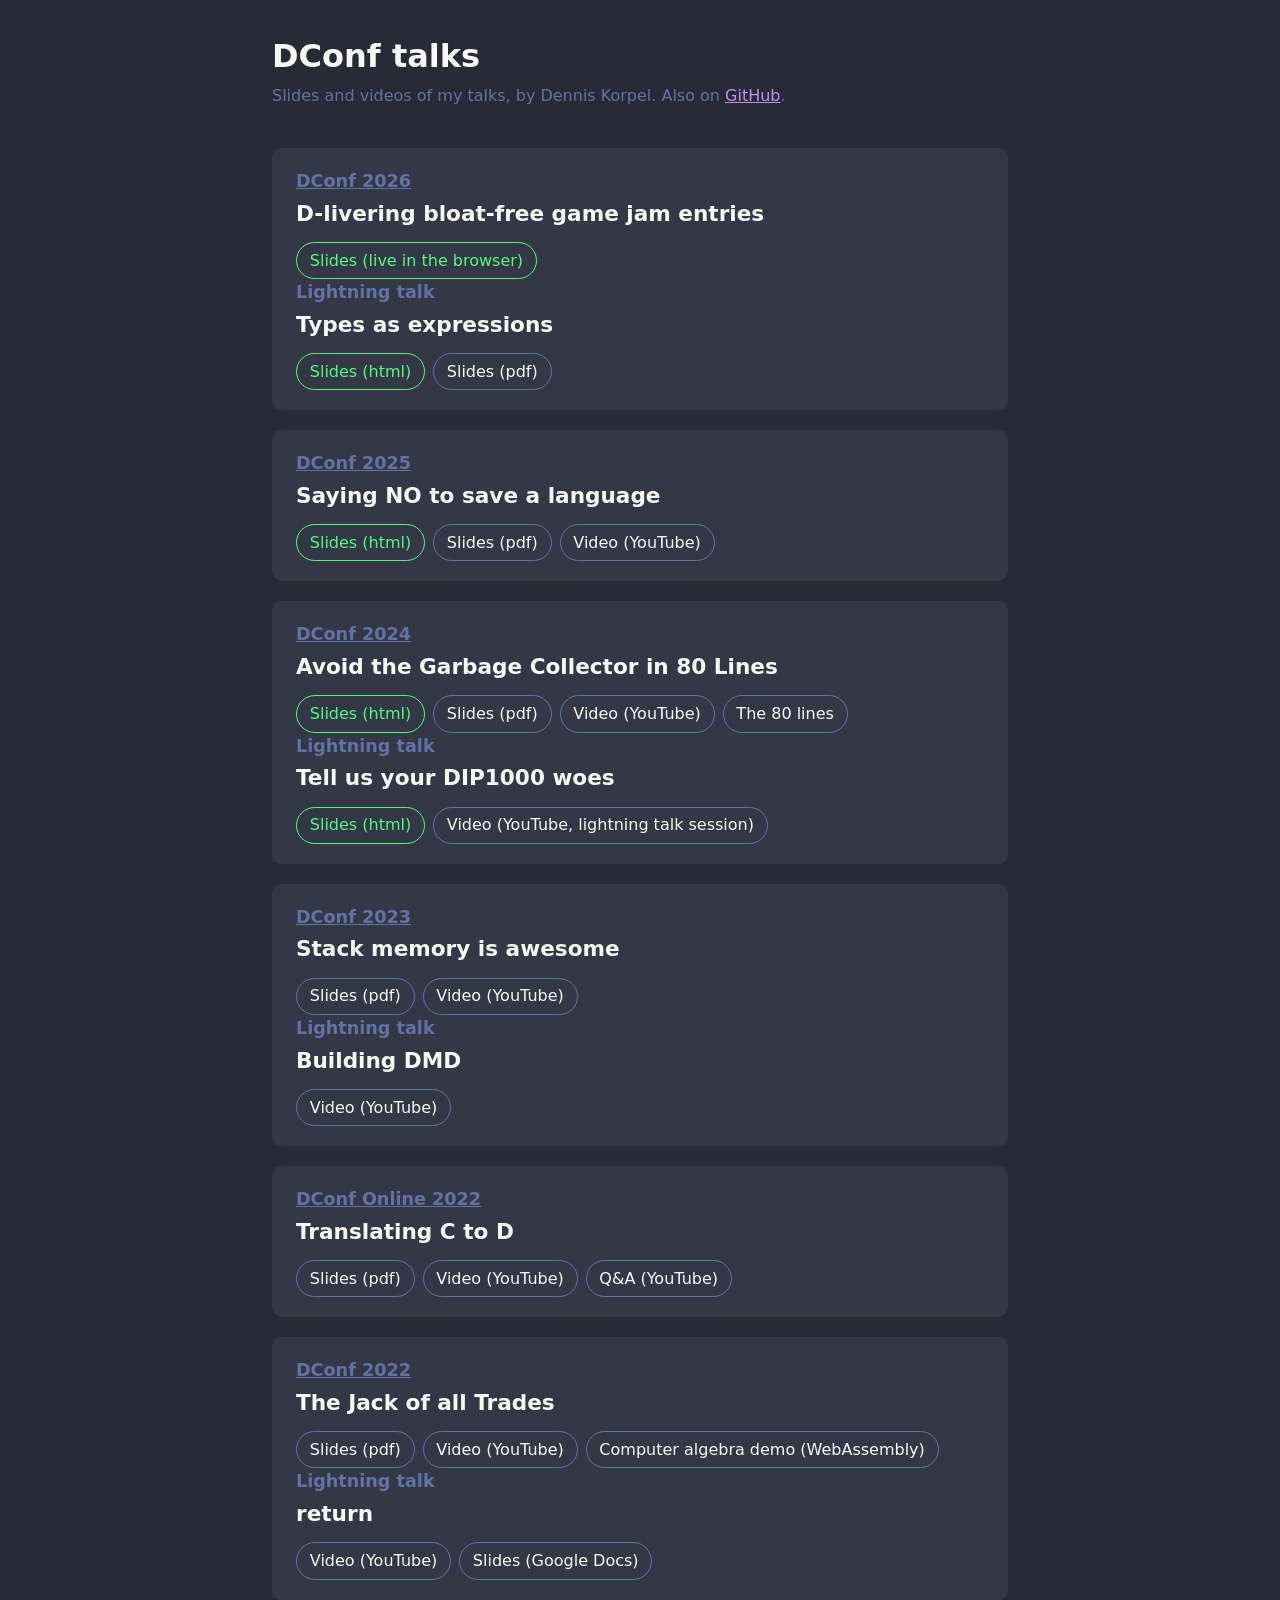
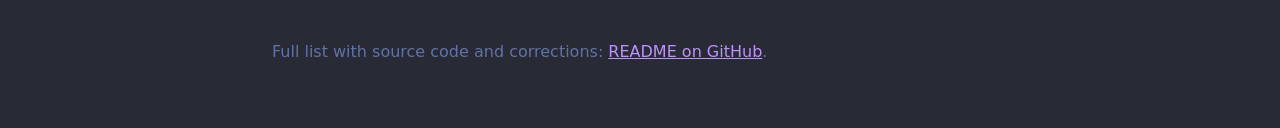
==== commit d6293f3f: "Merge remote-tracking branch 'origin/master' Both sides added a DConf 2026 section: keep the game ja" ====
--- a/docs/index.html
+++ b/docs/index.html
@@ -65,6 +65,12 @@
 <h3>D-livering bloat-free game jam entries</h3>
 <ul>
 	<li><a class="primary" href="dconf26/">Slides (live in the browser)</a></li>
+</ul>
+<h2>Lightning talk</h2>
+<h3>Types as expressions</h3>
+<ul>
+	<li><a class="primary" href="dconf26-lightning/">Slides (html)</a></li>
+	<li><a href="https://github.com/dkorpel/dconf/blob/master/dconf26/lightning.pdf">Slides (pdf)</a></li>
 </ul>
 </section>
 
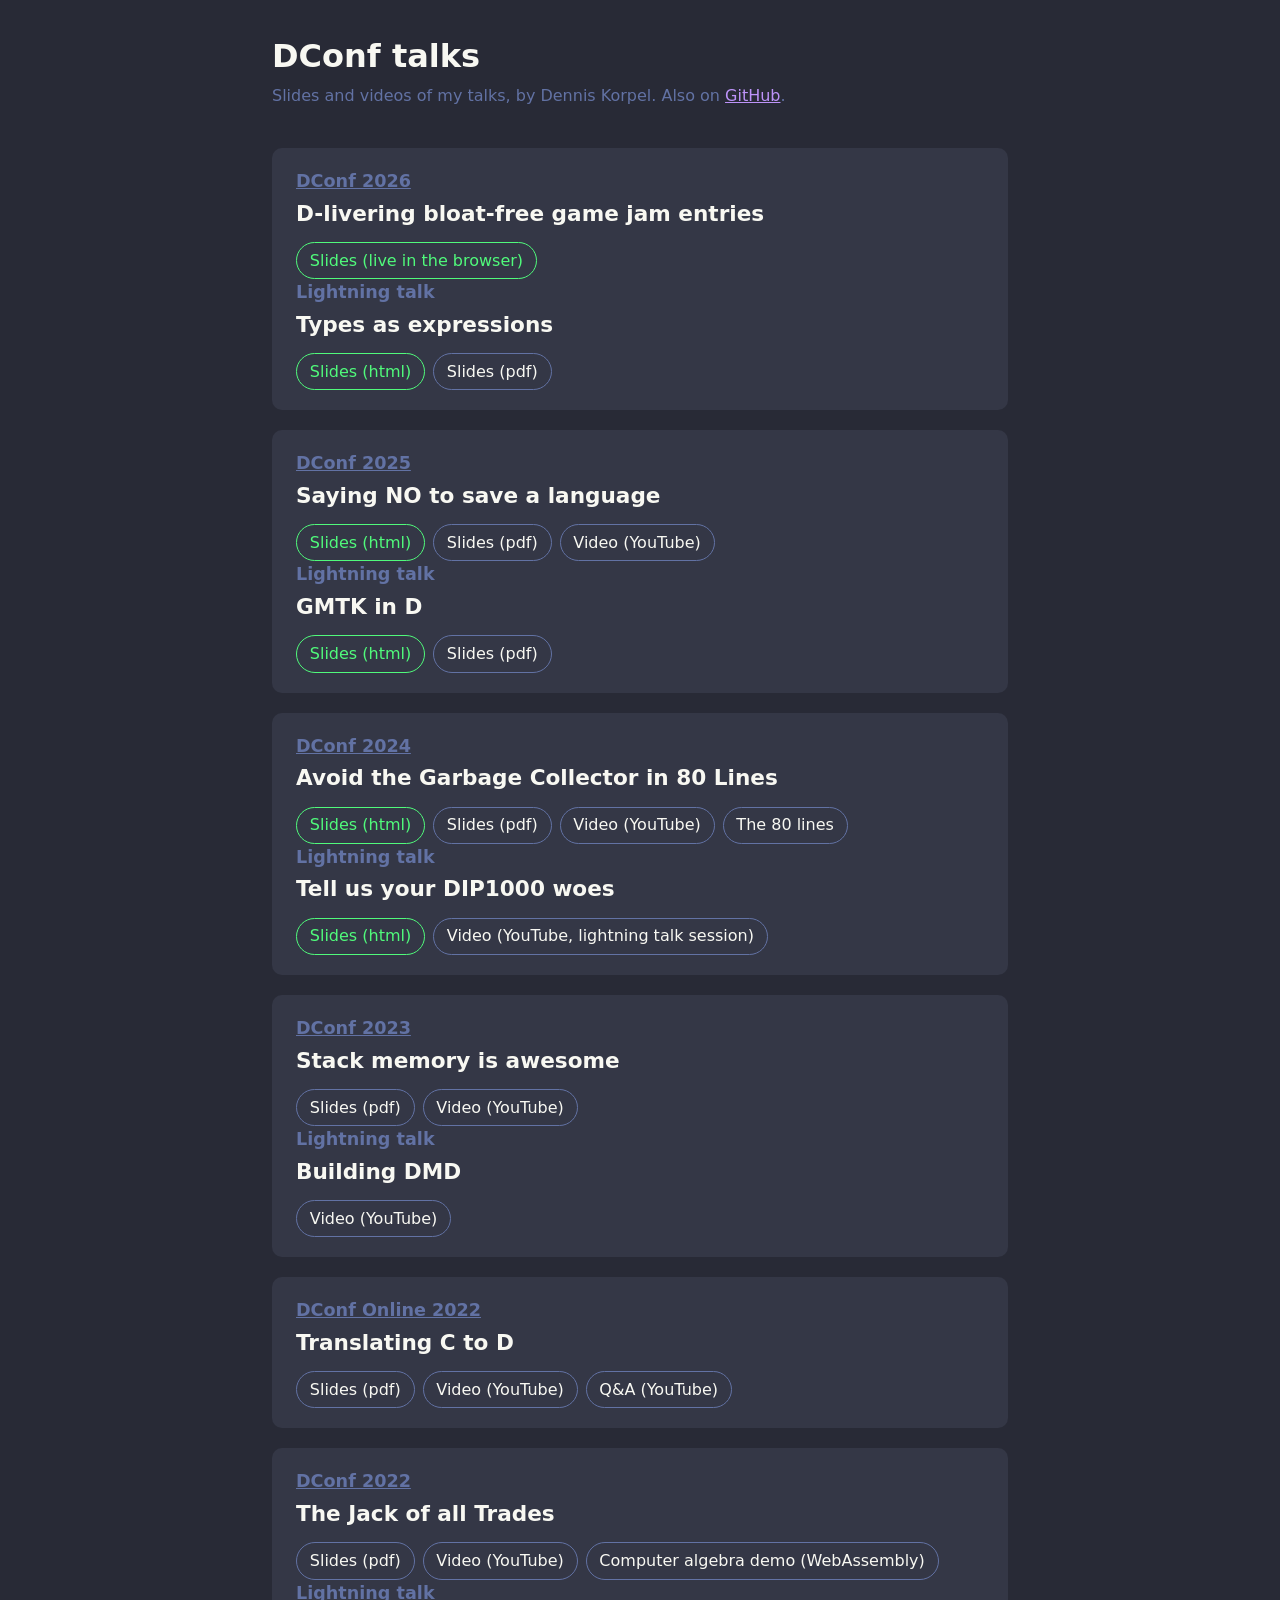
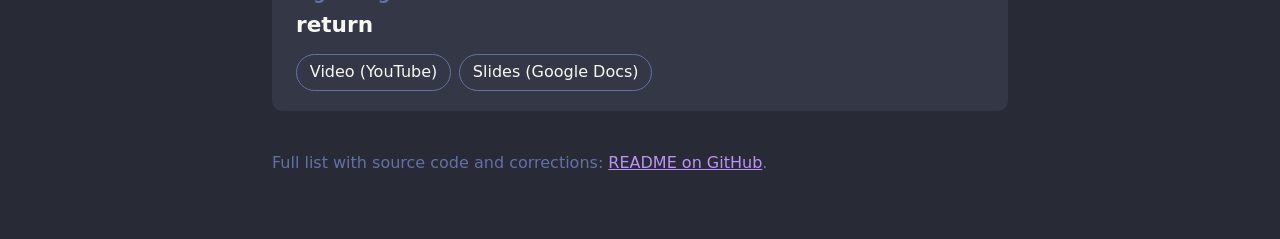
==== commit 36b148b7: "Add DConf'25 lightning talk: GMTK in D Slides from the 2025 lightning talk about doing the GMTK game" ====
--- a/docs/index.html
+++ b/docs/index.html
@@ -82,6 +82,12 @@
 	<li><a href="https://github.com/dkorpel/dconf/blob/master/dconf25/slides.pdf">Slides (pdf)</a></li>
 	<li><a href="https://youtu.be/cpP0RxgDR0U">Video (YouTube)</a></li>
 </ul>
+<h2>Lightning talk</h2>
+<h3>GMTK in D</h3>
+<ul>
+	<li><a class="primary" href="dconf25-lightning/">Slides (html)</a></li>
+	<li><a href="https://github.com/dkorpel/dconf/blob/master/dconf25/lightning.pdf">Slides (pdf)</a></li>
+</ul>
 </section>
 
 <section>
